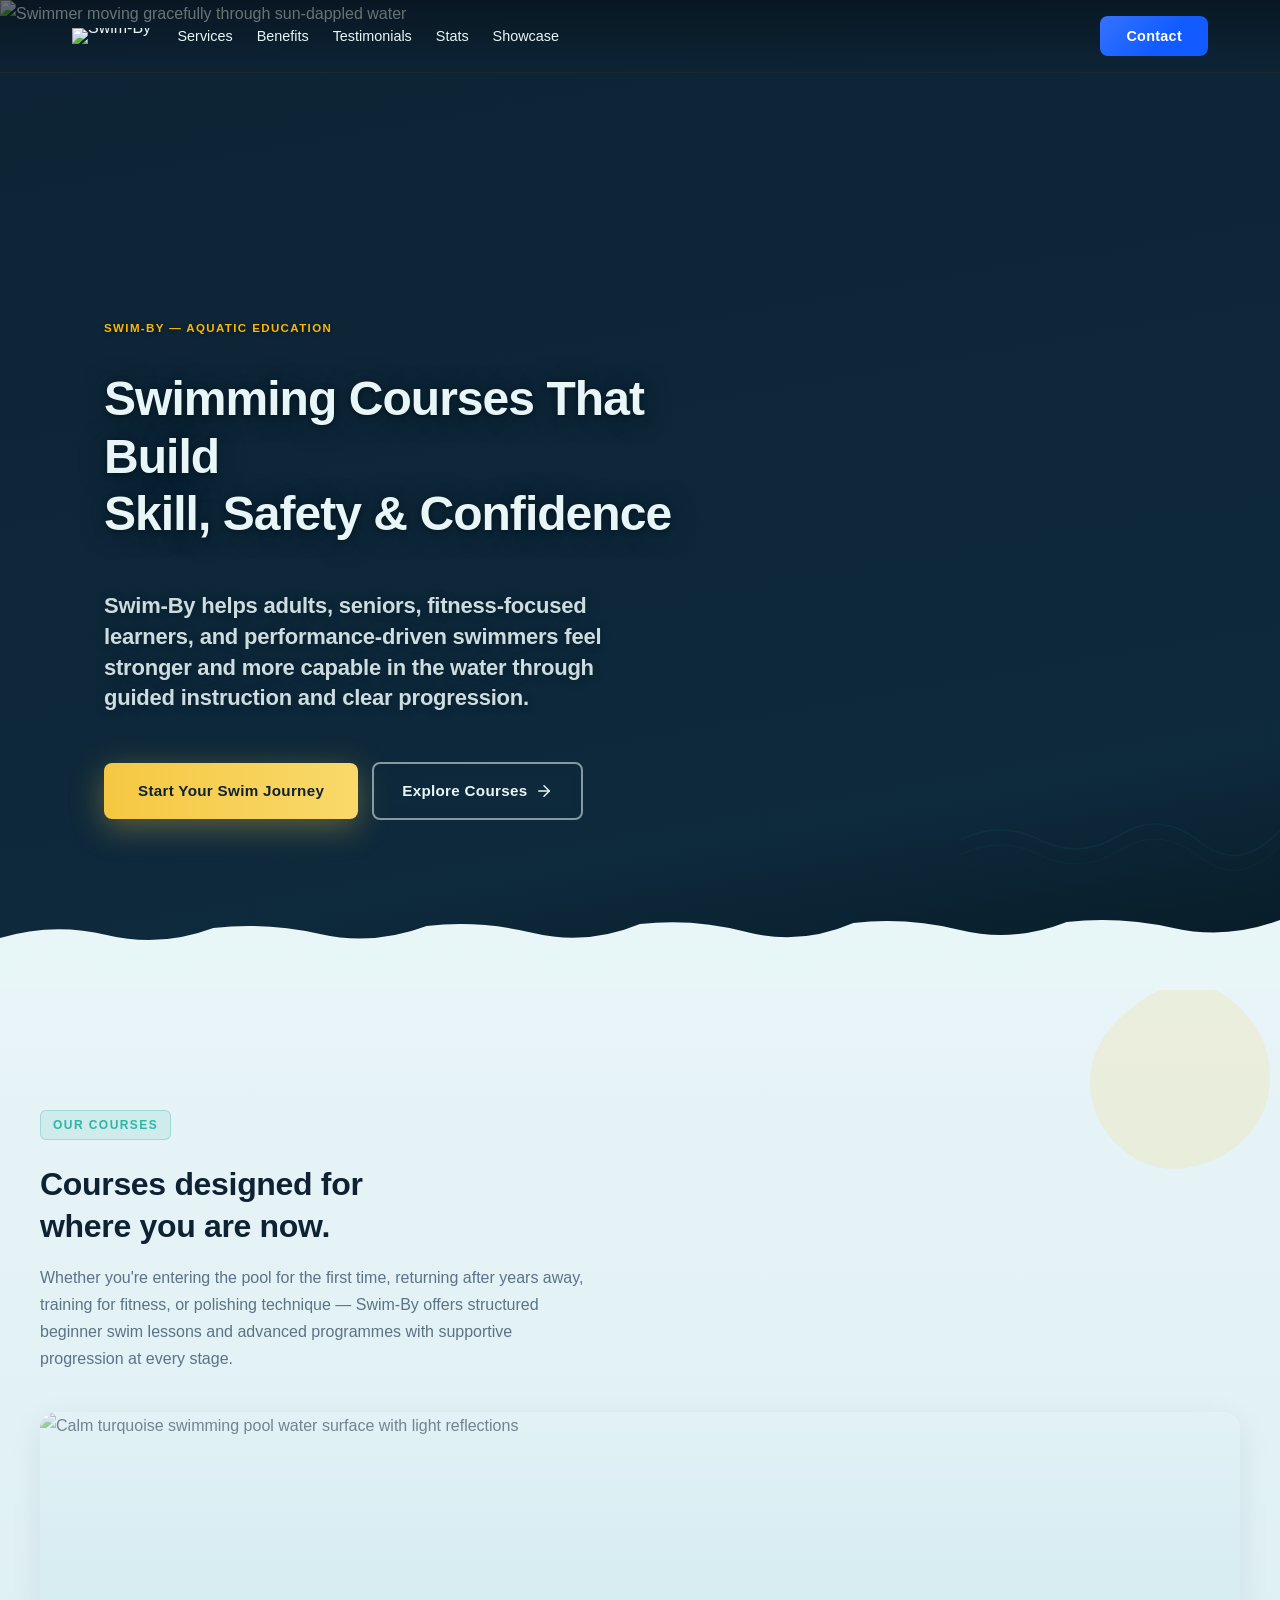
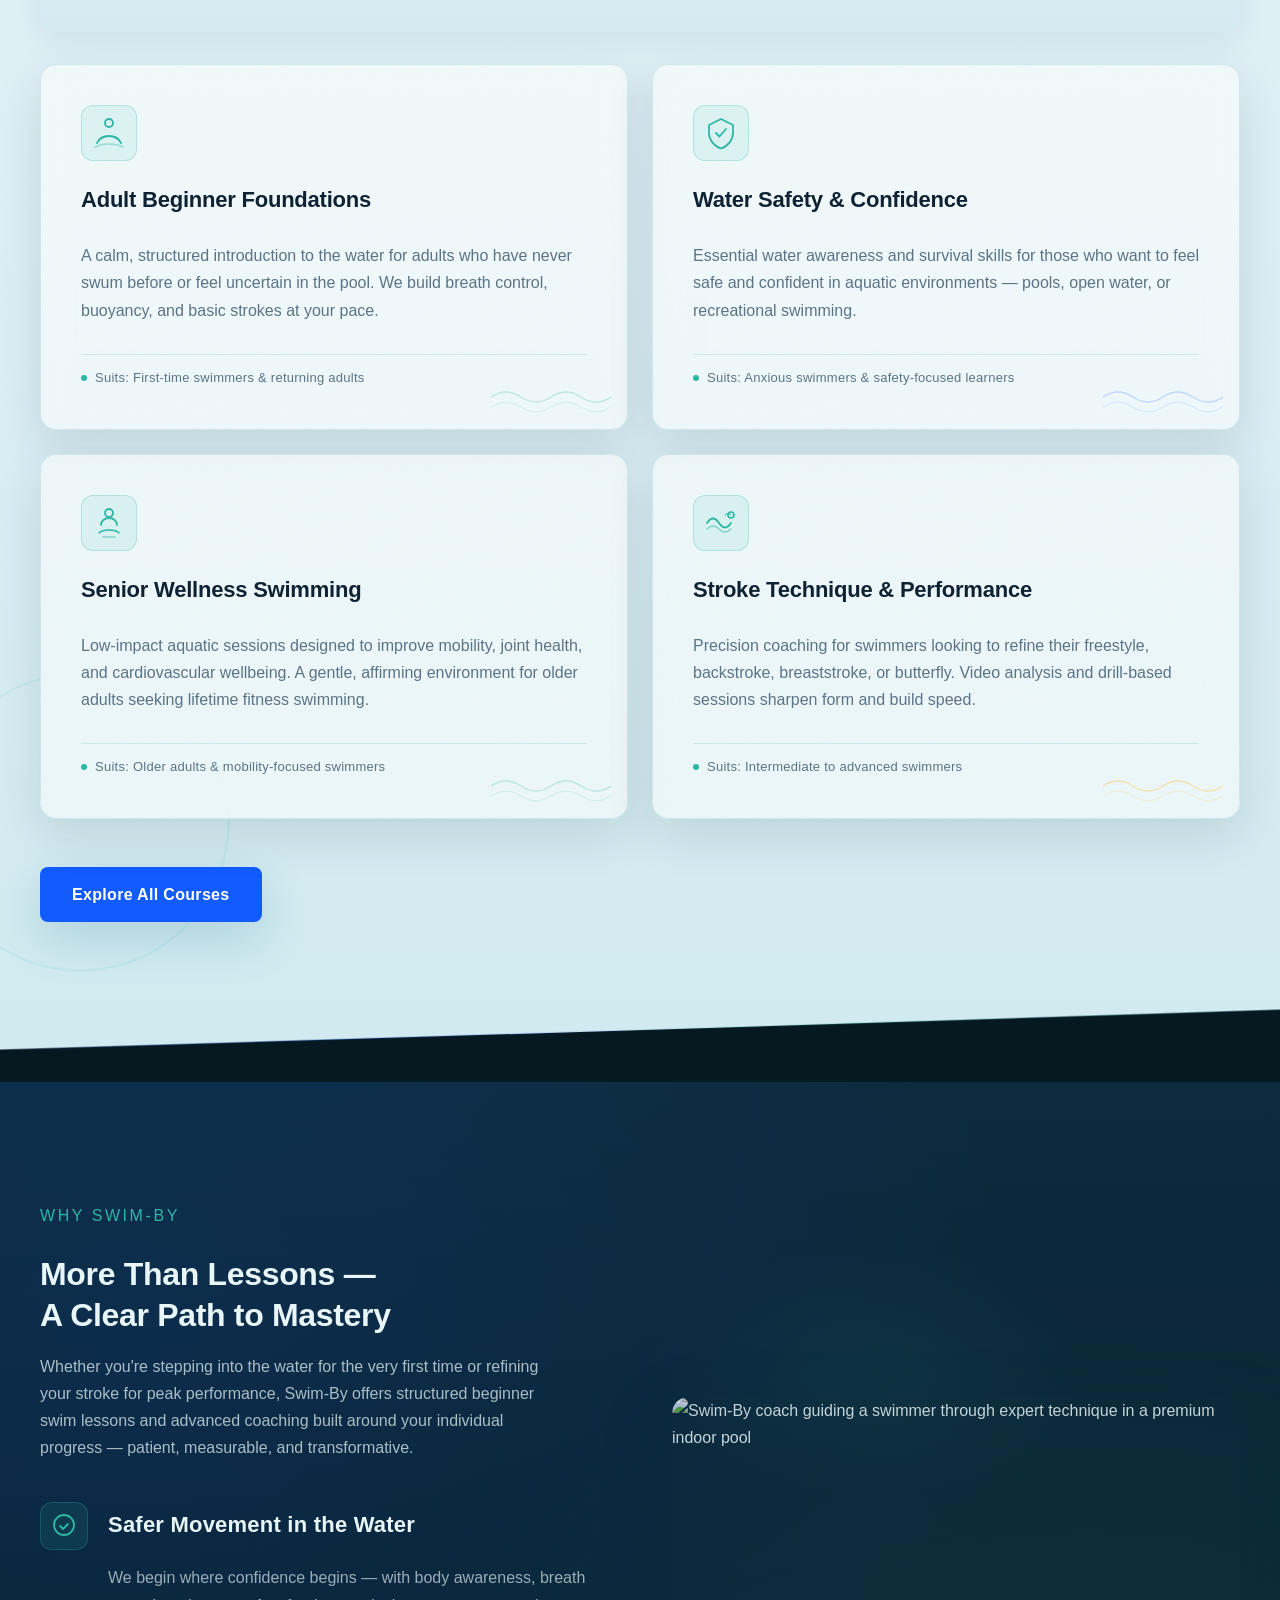
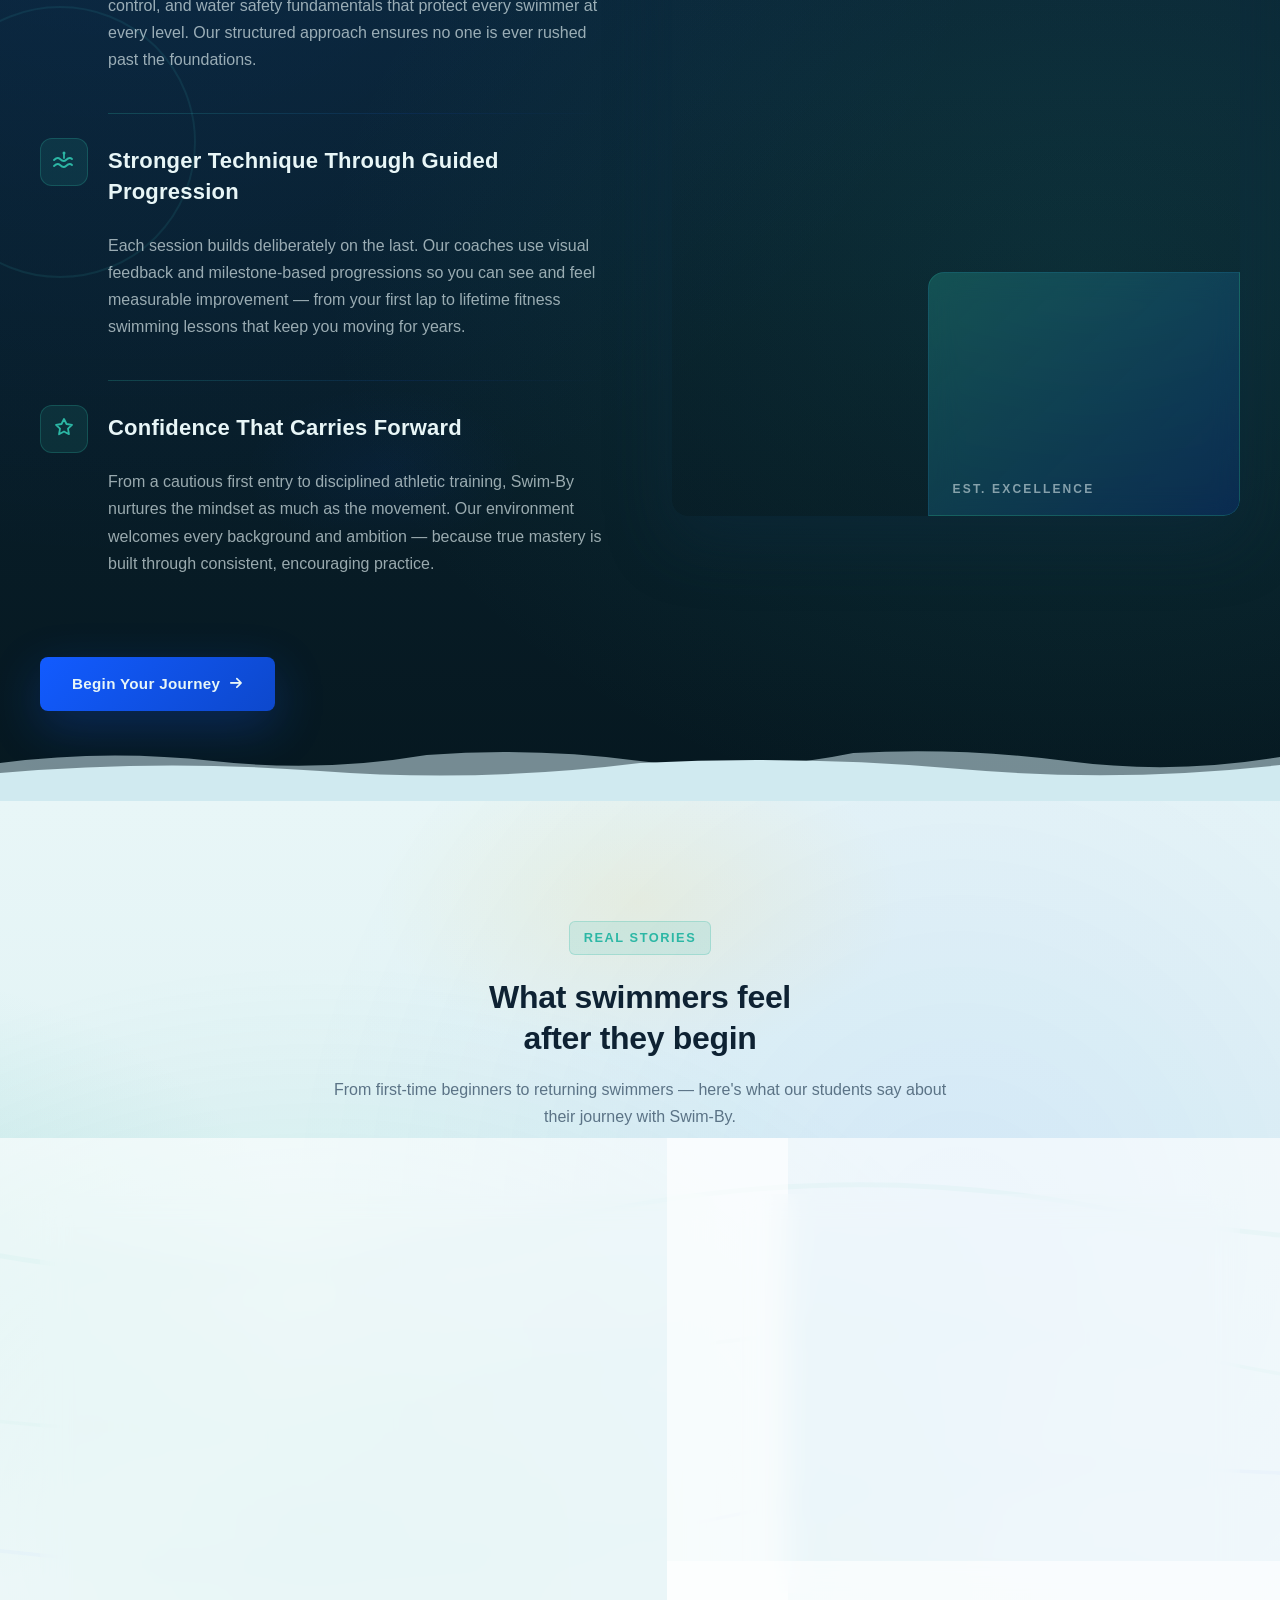
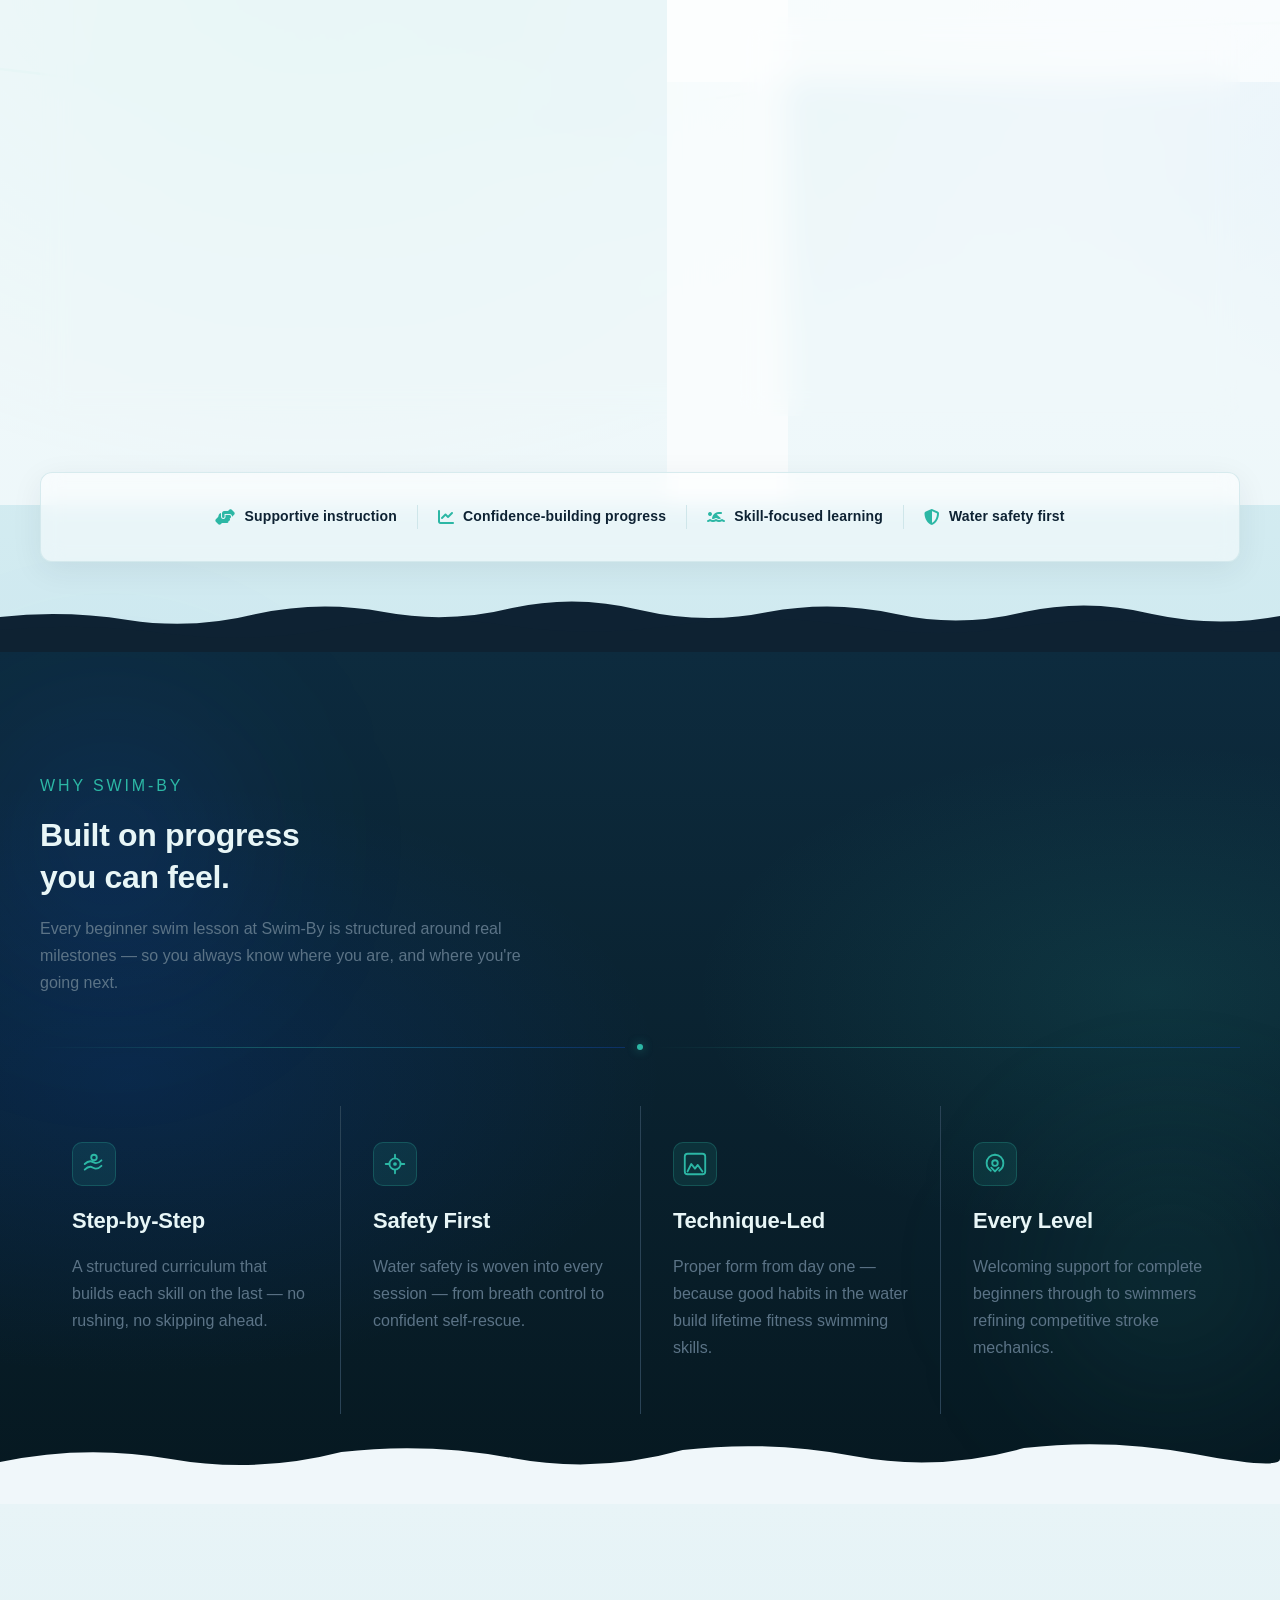
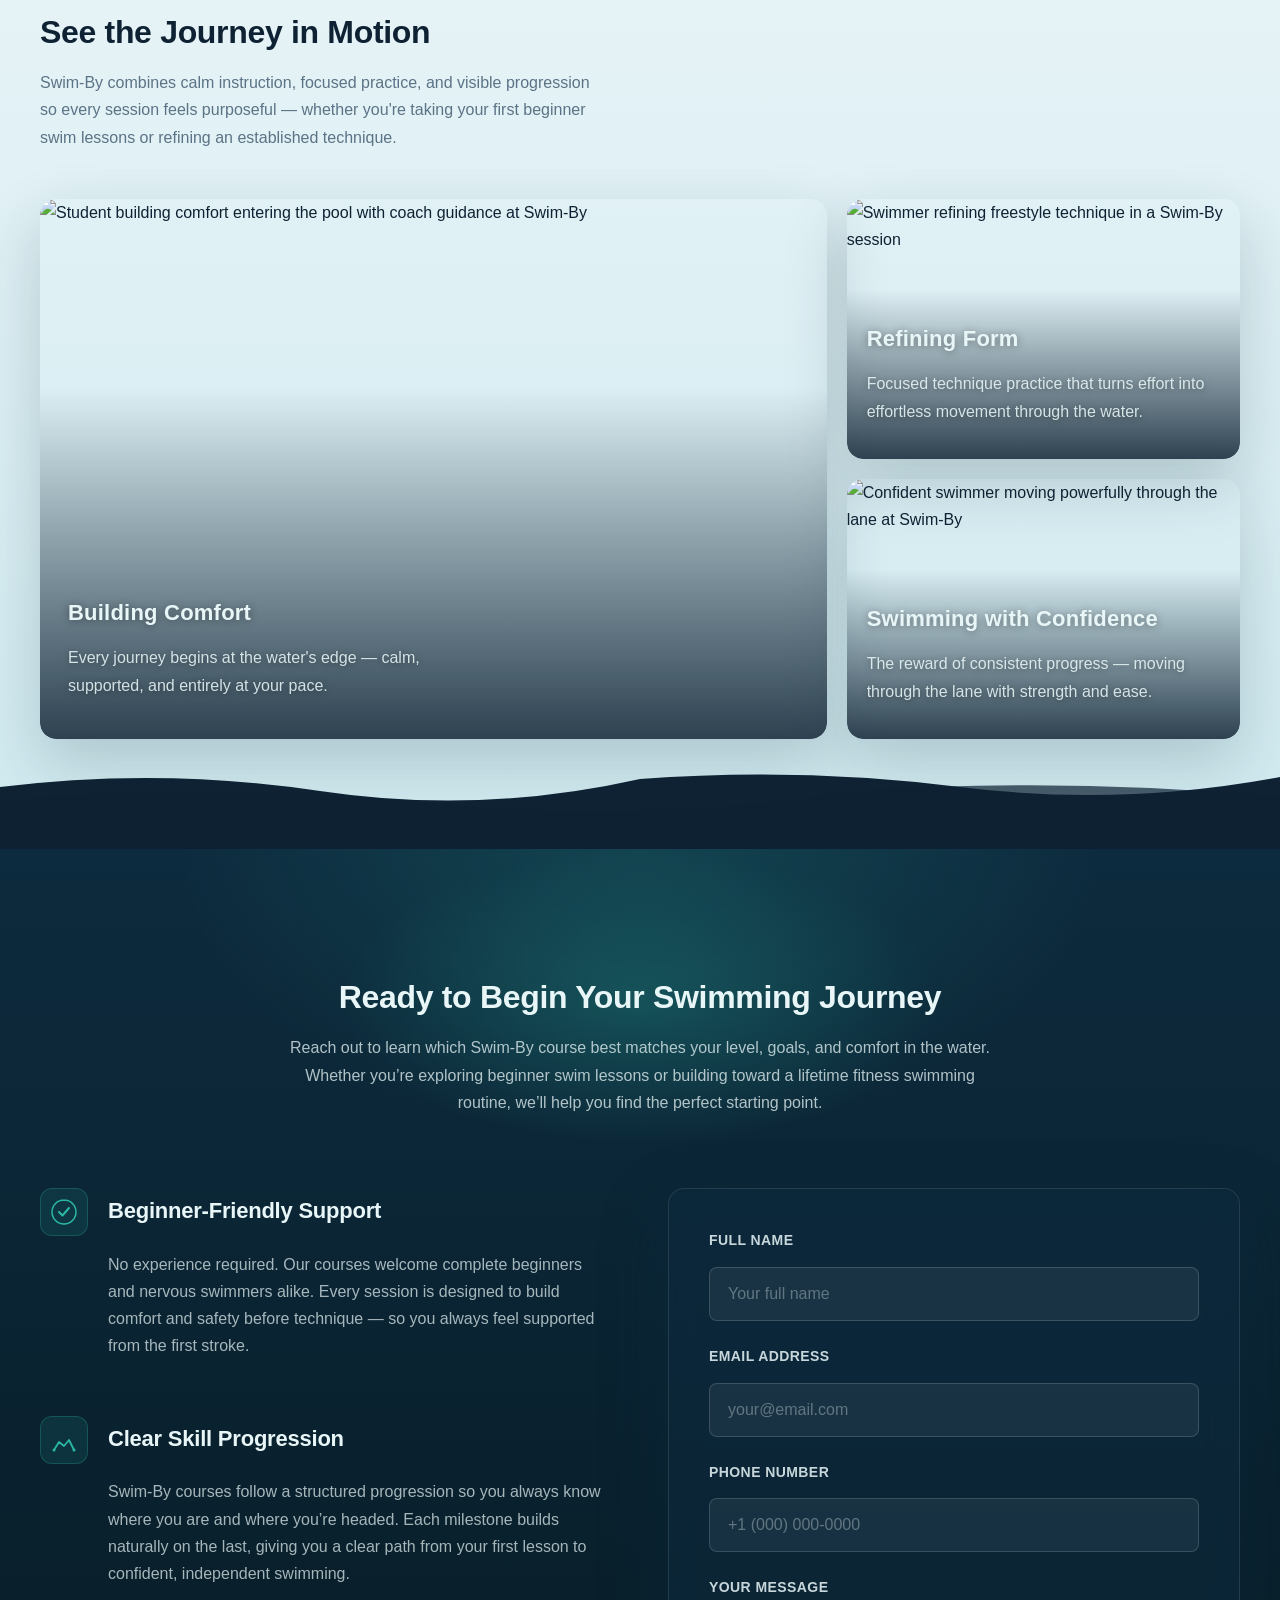
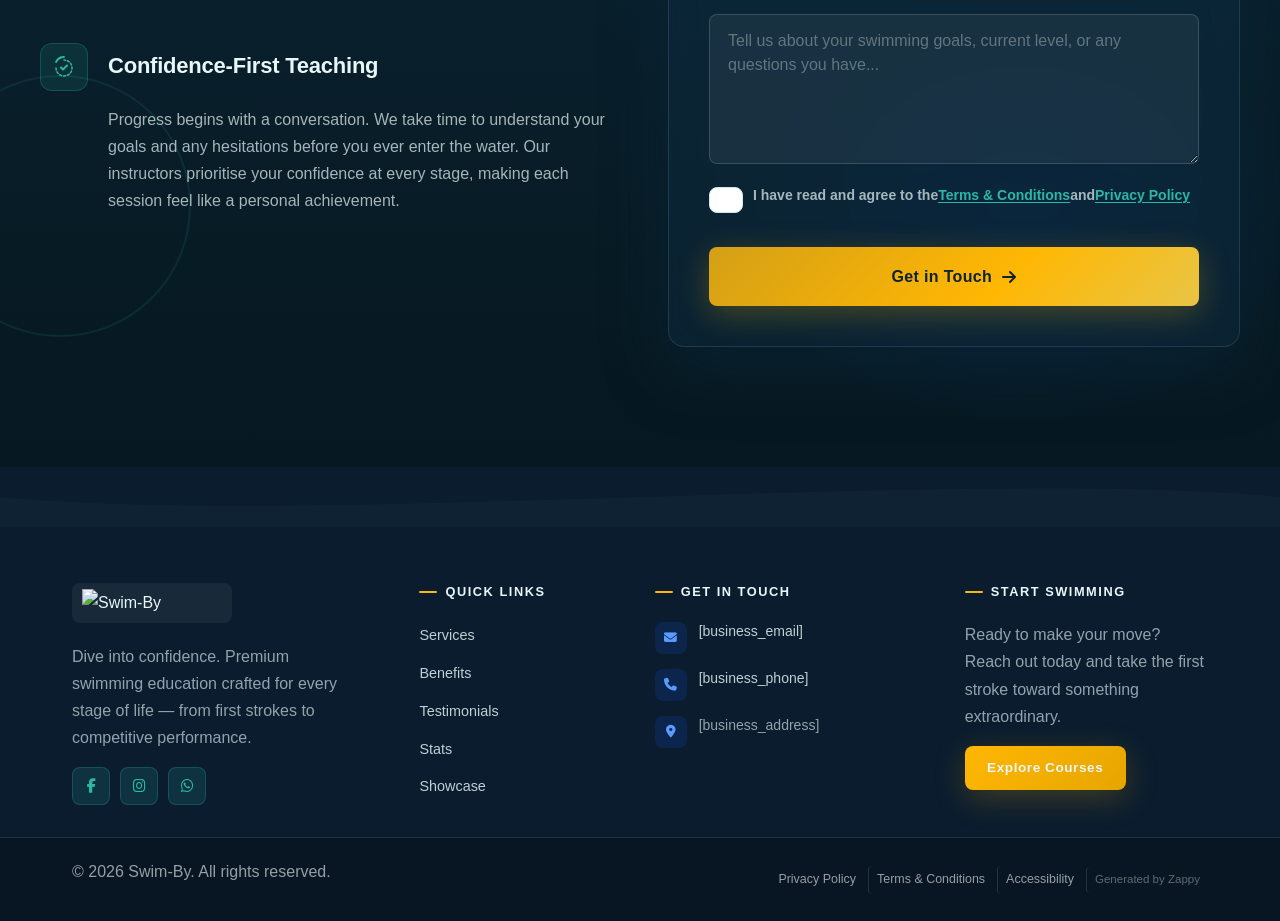
==== public/index.html @ 07ed6769 "Background sync: Progressive GitHub Sync" ====
<!doctype html><html dir="ltr" lang="en"><head><meta charset="UTF-8"><meta content="width=device-width,initial-scale=1" name="viewport"><meta content="index, follow" name="robots"><title>beginner swim lessons — Swim-By</title><meta content="A swimming courses business focused on teaching swimming skills. The brand centers around aquatic education, likely emphasizing safety, skill development, and c" name="description"><meta content="beginner swim lessons, lifetime fitness swimming lessons, ymca adult swim lessons, free swimming lessons" name="keywords"><link href="/assets/favicon.ico" rel="icon" type="image/x-icon"><link href="/assets/favicon-16x16.png" rel="icon" type="image/png" sizes="16x16"><link href="/assets/favicon-32x32.png" rel="icon" type="image/png" sizes="32x32"><link href="/assets/favicon-48x48.png" rel="icon" type="image/png" sizes="48x48"><link href="/assets/favicon-192x192.png" rel="icon" type="image/png" sizes="192x192"><link href="/assets/favicon-512x512.png" rel="icon" type="image/png" sizes="512x512"><link href="/assets/apple-touch-icon.png" rel="apple-touch-icon"><script>!function(){"use strict";var t="6c2d6ef0-5509-44b9-afb7-56d4ec0d98e9",e="https://qaapi.zappy5.com/api/analytics/track",a=18e5,n=2592e6,o=!0,i=!0,r=!0;var s=function(){var e="zappy_visitor_"+t,a=null;try{if(a=localStorage.getItem(e)){var o=JSON.parse(a),i=Date.now();if(i-o.created<n)return o.lastSeen=i,localStorage.setItem(e,JSON.stringify(o)),o.id}}catch(t){console.warn("Zappy Analytics: LocalStorage not available")}var r="zv_"+Date.now()+"_"+Math.random().toString(36).substr(2,9);try{localStorage.setItem(e,JSON.stringify({id:r,created:Date.now(),lastSeen:Date.now()}))}catch(t){}return r}(),c=function(){var e="zappy_session_"+t,n=null;try{if(n=sessionStorage.getItem(e)){var o=JSON.parse(n),i=Date.now();if(i-o.timestamp<a)return o.timestamp=i,sessionStorage.setItem(e,JSON.stringify(o)),o.id}}catch(t){console.warn("Zappy Analytics: SessionStorage not available")}var r="zs_"+Date.now()+"_"+Math.random().toString(36).substr(2,9);try{sessionStorage.setItem(e,JSON.stringify({id:r,timestamp:Date.now()}))}catch(t){}return r}();function l(a,n){n=n||{};var o={website_id:t,event_type:a,page_path:window.location.pathname,referrer:document.referrer||"direct",visitor_id:s,session_id:c,metadata:n};if(navigator.sendBeacon){var i=new Blob([JSON.stringify(o)],{type:"application/json"});navigator.sendBeacon(e,i)}else fetch(e,{method:"POST",headers:{"Content-Type":"application/json"},body:JSON.stringify(o),keepalive:!0}).catch(function(t){console.warn("Zappy Analytics: Failed to track event",t)})}o&&l("pageview",{title:document.title,url:window.location.href}),i&&document.addEventListener("click",function(t){var e=t.target;if("BUTTON"===e.tagName||e.closest("button")){var a="BUTTON"===e.tagName?e:e.closest("button");l("click",{element:"button",text:a.textContent.trim().substring(0,100),id:a.id||null,class:a.className||null})}else if("A"===e.tagName||e.closest("a")){var n="A"===e.tagName?e:e.closest("a");l("navigation",{element:"link",text:n.textContent.trim().substring(0,100),href:n.href,external:n.hostname!==window.location.hostname})}},!0),r&&document.addEventListener("submit",function(t){var e=t.target;l("form_submit",{form_id:e.id||null,form_name:e.name||null,form_action:e.action||null,form_method:e.method||"GET"})},!0);var d=Date.now();window.addEventListener("beforeunload",function(){l("page_unload",{time_on_page:Math.floor((Date.now()-d)/1e3),page_path:window.location.pathname})}),window.zappyAnalytics={track:l,getVisitorId:function(){return s},getSessionId:function(){return c}}}()</script><meta content="beginner swim lessons — Swim-By" property="og:title"><meta content="A swimming courses business focused on teaching swimming skills. The brand centers around aquatic education, likely emphasizing safety, skill development, and c" property="og:description"><meta content="summary_large_image" name="twitter:card"><meta content="beginner swim lessons — Swim-By" name="twitter:title"><meta content="A swimming courses business focused on teaching swimming skills. The brand centers around aquatic education, likely emphasizing safety, skill development, and c" name="twitter:description"><meta content="website" property="og:type"><meta content="en_US" property="og:locale"><link href="https://cdnjs.cloudflare.com/ajax/libs/font-awesome/6.4.0/css/all.min.css" rel="stylesheet"><link href="/assets/favicon.ico" rel="icon" type="image/x-icon"><link href="/assets/favicon-16x16.png" rel="icon" type="image/png" sizes="16x16"><link href="/assets/favicon-32x32.png" rel="icon" type="image/png" sizes="32x32"><link href="/assets/favicon-48x48.png" rel="icon" type="image/png" sizes="48x48"><link href="/assets/favicon-192x192.png" rel="icon" type="image/png" sizes="192x192"><link href="/assets/favicon-512x512.png" rel="icon" type="image/png" sizes="512x512"><link href="/assets/apple-touch-icon.png" rel="apple-touch-icon"><link href="https://cdn.jsdelivr.net/npm/vanilla-cookieconsent@3/dist/cookieconsent.css" rel="stylesheet"><script src="https://cdn.jsdelivr.net/npm/vanilla-cookieconsent@3/dist/cookieconsent.umd.js"></script><script src="https://cdn.jsdelivr.net/gh/mickidum/acc_toolbar/acctoolbar/acctoolbar.min.js"></script><link href="/styles.css" rel="stylesheet"><style id="zappy-dropdown-submenu-styles">#navMenu li:has(.sub-menu),.nav-menu li:has(.sub-menu),.navbar li:has(.sub-menu),nav li:has(.sub-menu){position:relative}#navMenu .sub-menu,.nav-menu .sub-menu,.navbar .sub-menu,nav .sub-menu{display:block!important;position:absolute!important;top:100%;left:0;min-width:220px;background:#fff;border-radius:8px;box-shadow:0 8px 25px rgba(0,0,0,.15);padding:8px 0;opacity:0;visibility:hidden;transform:translateY(10px);transition:all .3s ease;z-index:1000;list-style:none;pointer-events:none}#navMenu li:hover>.sub-menu,.nav-menu li:hover>.sub-menu,.navbar li:hover>.sub-menu,nav li:hover>.sub-menu{opacity:1!important;visibility:visible!important;transform:translateY(0)!important;pointer-events:auto!important}.sub-menu li{list-style:none;margin:0;padding:0}.sub-menu a{display:block!important;padding:10px 16px!important;color:var(--text-dark,#333)!important;font-weight:500;text-decoration:none;white-space:nowrap;transition:background-color .2s}.sub-menu .zappy-nav-child>a{padding-left:28px!important;font-size:.9em!important;opacity:.85!important}[dir=rtl] .sub-menu .zappy-nav-child>a,html[lang=ar] .sub-menu .zappy-nav-child>a,html[lang=he] .sub-menu .zappy-nav-child>a{padding-left:10px!important;padding-right:28px!important}.sub-menu .zappy-nav-parent>a{font-weight:600!important}.sub-menu a:hover{background-color:#f5f5f5}[dir=rtl] .nav-menu .sub-menu,[dir=rtl] .navbar .sub-menu,[dir=rtl] nav .sub-menu,html[lang=ar] .nav-menu .sub-menu,html[lang=ar] .navbar .sub-menu,html[lang=ar] nav .sub-menu,html[lang=he] .nav-menu .sub-menu,html[lang=he] .navbar .sub-menu,html[lang=he] nav .sub-menu{left:auto!important;right:0!important}.sub-menu:empty,.sub-menu:not(:has(li)):not(:has(> a)),.sub-menu:not(:has(li:not(.zappy-hidden-menu-item))):not(:has(> a)){display:none!important;opacity:0!important;visibility:hidden!important;pointer-events:none!important}li:has(.menu-group-title):hover>.sub-menu{opacity:1!important;visibility:visible!important;transform:translateY(0)!important;pointer-events:auto!important}#navMenu>li>.menu-group-title,.nav-menu>li>.menu-group-title{display:inline-block;padding:.5rem 1rem;cursor:default;user-select:none}@media (max-width:768px){#navMenu .sub-menu,.nav-menu .sub-menu,.navbar .sub-menu,nav .sub-menu{position:static!important;transform:none!important;box-shadow:none!important;background:0 0!important;max-height:0;overflow:hidden;opacity:0;visibility:hidden;transition:max-height .3s ease,opacity .3s ease;padding:0!important;border-radius:0!important}#navMenu .sub-menu.mobile-expanded,.nav-menu .sub-menu.mobile-expanded,.navbar .sub-menu.mobile-expanded{max-height:none!important;overflow-y:visible!important;opacity:1!important;visibility:visible!important;padding:8px 0 8px 16px!important}[dir=rtl] .sub-menu.mobile-expanded,html[lang=he] .sub-menu.mobile-expanded{padding:8px 16px 8px 0!important}#navMenu li:hover>.sub-menu,.nav-menu li:hover>.sub-menu,.navbar li:hover>.sub-menu,nav li:hover>.sub-menu{opacity:0;visibility:hidden;pointer-events:none}#navMenu li>.sub-menu.mobile-expanded,.nav-menu li>.sub-menu.mobile-expanded,.navbar li>.sub-menu.mobile-expanded,nav li>.sub-menu.mobile-expanded{opacity:1!important;visibility:visible!important;pointer-events:auto!important}#navMenu li:has(.sub-menu),.nav-menu li:has(.sub-menu),.navbar li:has(.sub-menu),nav li:has(.sub-menu){display:flex!important;flex-wrap:wrap!important;align-items:center!important;position:relative!important;min-height:44px!important}#navMenu li:has(.sub-menu)>a,.nav-menu li:has(.sub-menu)>a,.navbar li:has(.sub-menu)>a,nav li:has(.sub-menu)>a{flex:1!important;min-width:0!important}#navMenu li:has(.sub-menu)>.menu-group-title,.nav-menu li:has(.sub-menu)>.menu-group-title,.navbar li:has(.sub-menu)>.menu-group-title,nav li:has(.sub-menu)>.menu-group-title{flex:1!important;min-width:0!important;padding:0!important;line-height:inherit!important}#navMenu li:has(.sub-menu)>.sub-menu,.nav-menu li:has(.sub-menu)>.sub-menu,.navbar li:has(.sub-menu)>.sub-menu,nav li:has(.sub-menu)>.sub-menu{flex-basis:100%!important;width:100%!important}#navMenu li:has(.sub-menu)>a [class*=arrow],#navMenu li:has(.sub-menu)>a [class*=chevron],.nav-menu li:has(.sub-menu)>a .fa-angle-down,.nav-menu li:has(.sub-menu)>a .fa-chevron-down,.nav-menu li:has(.sub-menu)>a [class*=arrow],.nav-menu li:has(.sub-menu)>a [class*=chevron],nav li:has(.sub-menu)>a [class*=arrow],nav li:has(.sub-menu)>a [class*=chevron]{display:none!important;visibility:hidden!important}.mobile-submenu-toggle{display:flex!important;align-items:center!important;justify-content:center!important;width:44px!important;height:auto!important;background:0 0!important;border:none!important;cursor:pointer!important;color:var(--text-light)!important;position:static!important;flex-shrink:0!important;align-self:stretch!important;z-index:2!important;padding:0!important;margin:0!important}.mobile-submenu-toggle::after{content:''!important;width:0!important;height:0!important;border-left:6px solid transparent!important;border-right:6px solid transparent!important;border-top:7px solid currentColor!important;transition:transform .3s ease!important}.mobile-submenu-toggle.expanded::after{transform:rotate(180deg)!important}.sub-menu a{padding:10px 0!important;display:block!important;color:var(--text-light)!important;white-space:normal!important}.sub-menu .zappy-nav-child>a{padding-left:28px!important;font-size:.9em!important;opacity:.85!important}[dir=rtl] .sub-menu .zappy-nav-child>a,html[lang=ar] .sub-menu .zappy-nav-child>a,html[lang=he] .sub-menu .zappy-nav-child>a{padding-left:0!important;padding-right:28px!important}.sub-menu .zappy-nav-parent>a{font-weight:600!important}#navMenu.active,.nav-menu.active{max-width:100vw!important;overflow-x:hidden!important;box-sizing:border-box!important}.navbar .sub-menu li a,.zappy-products-dropdown .sub-menu a,nav.navbar .sub-menu li a{color:var(--text-light)!important}}@media (min-width:769px){.mobile-submenu-toggle{display:none!important}}</style><style id="mobile-lang-menu-deployed-css">@media (max-width:768px){.lang-switcher,.nav-container .lang-switcher,.nav-cta-container .lang-switcher,.nav-ecommerce-icons .lang-switcher,.nav-icons-left .lang-switcher,.navbar .lang-switcher,.navbar .nav-cta-container .lang-switcher{display:none!important}.mobile-lang-menu{width:100%;border-top:1px solid rgba(128,128,128,.2);padding:8px 0 0 0;margin-top:8px}.mobile-lang-toggle{display:flex!important;align-items:center;justify-content:space-between;width:100%;padding:12px 16px;background:0 0;border:none;cursor:pointer;font-size:15px;color:inherit;font-family:inherit}.mobile-lang-toggle::after{content:'';display:inline-block;width:8px;height:8px;border-right:2px solid currentColor;border-bottom:2px solid currentColor;transform:rotate(45deg);transition:transform .3s ease;margin-left:8px}.mobile-lang-toggle.expanded::after{transform:rotate(-135deg)}.mobile-lang-options{max-height:0;overflow:hidden;transition:max-height .3s ease}.mobile-lang-options.expanded{max-height:300px}.mobile-lang-option{display:flex!important;align-items:center;gap:10px;padding:10px 24px;text-decoration:none;color:inherit;font-size:14px;font-family:inherit}.mobile-lang-option:hover{background:rgba(128,128,128,.1)}.mobile-lang-option.active{font-weight:600;opacity:.7;pointer-events:none}.mobile-lang-option img{width:20px;height:20px;border-radius:50%}}@media (min-width:769px){.mobile-lang-menu{display:none!important}}</style><style id="zappy-widget-visibility">#mic-access-tool-box,#mic-access-tool-general-button,#mic-init-access-tool #mic-access-tool-box,#mic-init-access-tool #mic-access-tool-general-button,#mic-init-access-tool .mic-access-tool-general-button,._access-icon,._access-menu,.mic-access-tool-box,.mic-access-tool-general-button,div[id*=mic-access-tool-box]{display:none!important;visibility:hidden!important;opacity:0!important;pointer-events:none!important}</style></head><body><nav class="navbar"><button class="mobile-toggle" aria-label="Menu" id="mobileToggle"><svg viewBox="0 0 24 24" fill="none" height="24" width="24" class="hamburger-icon"><path d="M3 12h18M3 6h18M3 18h18" stroke="currentColor" stroke-width="2" stroke-linecap="round"></path></svg><svg viewBox="0 0 24 24" fill="none" height="24" width="24" class="close-icon" style="display:none"><path d="M18 6L6 18M6 6l12 12" stroke="currentColor" stroke-width="2" stroke-linecap="round"></path></svg></button><button class="phone-header-btn" aria-label="Call" data-phone="+1-800-SWIM-NOW"><svg viewBox="0 0 24 24" fill="currentColor" height="20" width="20"><path d="M22 16.92v3a2 2 0 0 1-2.18 2 19.79 19.79 0 0 1-8.63-3.07 19.5 19.5 0 0 1-6-6 19.79 19.79 0 0 1-3.07-8.67A2 2 0 0 1 4.11 2h3a2 2 0 0 1 2 1.72 12.84 12.84 0 0 0 .7 2.81 2 2 0 0 1-.45 2.11L8.09 9.91a16 16 0 0 0 6 6l1.27-1.27a2 2 0 0 1 2.11-.45 12.84 12.84 0 0 0 2.81.7A2 2 0 0 1 22 16.92z"></path></svg></button><div class="nav-container"><div class="nav-brand"><a href="/" class="logo-link"><img alt="Swim-By" src="/assets/swim-by-sports-fitness-education-logo.webp" class="logo"></a></div><ul class="nav-menu" id="navMenu"><li><a href="#services">Services</a></li><li><a href="#benefits">Benefits</a></li><li><a href="#testimonials">Testimonials</a></li><li><a href="#stats">Stats</a></li><li><a href="#showcase">Showcase</a></li></ul><div class="nav-cta-container"><a href="#contact" class="nav-cta-btn">Contact</a></div></div></nav><script>window.addEventListener("load",function(){const e=document.querySelector(".navbar, nav, header");if(!e)return void console.log("[Navbar] Navbar element not found");let t=document.getElementById("mobileToggle")||document.querySelector(".mobile-toggle")||document.querySelector(".hamburger")||document.querySelector(".hamburger-menu")||document.querySelector(".menu-toggle")||document.querySelector(".burger-menu")||document.querySelector('[aria-label="Menu"]')||document.querySelector('[aria-label="תפריט"]');const o=document.querySelector(".phone-header-btn"),n=window.getComputedStyle(e);let r=n.backgroundColor;if(console.log("[Navbar] Initial navbar background:",r),"transparent"===r||"rgba(0, 0, 0, 0)"===r||r.startsWith("rgba")&&r.includes(", 0)")){const e=n.backgroundImage;if(e&&"none"!==e)console.log("[Navbar] Navbar has background image/gradient, using dark text"),r="rgb(240, 240, 240)";else{const e=window.getComputedStyle(document.body).backgroundColor;console.log("[Navbar] Navbar transparent, using body background:",e),r=e}}const i=r.match(/\d+/g);if(i&&i.length>=3){const e=(.299*parseInt(i[0])+.587*parseInt(i[1])+.114*parseInt(i[2]))/255;console.log("[Navbar] Mobile button colors preserved from Claude CSS (luminance:",e.toFixed(2)+")");const n=document.createElement("style");n.id="zappy-mobile-nav-fix";document.documentElement.lang;document.documentElement.dir,n.textContent='\n        /* Hide mobile buttons on desktop, show only on mobile */\n        @media (min-width: 769px) {\n          .mobile-toggle,\n          .phone-header-btn {\n            display: none !important;\n          }\n        }\n        \n        /* Show and position mobile buttons correctly on mobile */\n        @media (max-width: 768px) {\n          .mobile-toggle,\n          .phone-header-btn {\n            position: absolute !important;\n            top: 50% !important;\n            transform: translateY(-50%) !important;\n            z-index: 1001 !important;\n            display: flex !important;\n            align-items: center !important;\n            justify-content: center !important;\n            width: 36px !important;\n            height: 36px !important;\n            border-radius: 50% !important;\n            border: none !important;\n            cursor: pointer !important;\n            padding: 6px !important;\n            background: none !important;\n            color: var(--nav-text, var(--text-light)) !important;\n          }\n          \n          /* LTR positioning (default): hamburger LEFT, phone RIGHT */\n          html:not([dir="rtl"]):not([lang="he"]):not([lang="ar"]) .mobile-toggle,\n          html[dir="ltr"] .mobile-toggle {\n            left: 12px !important;\n            right: auto !important;\n          }\n          html:not([dir="rtl"]):not([lang="he"]):not([lang="ar"]) .phone-header-btn,\n          html[dir="ltr"] .phone-header-btn {\n            right: 12px !important;\n            left: auto !important;\n          }\n          \n          /* RTL positioning: hamburger RIGHT, phone LEFT */\n          html[dir="rtl"] .mobile-toggle,\n          html[lang="he"] .mobile-toggle,\n          html[lang="ar"] .mobile-toggle {\n            right: 12px !important;\n            left: auto !important;\n          }\n          html[dir="rtl"] .phone-header-btn,\n          html[lang="he"] .phone-header-btn,\n          html[lang="ar"] .phone-header-btn {\n            left: 12px !important;\n            right: auto !important;\n          }\n          \n          /* CRITICAL: Ensure nav-container has min-height on mobile */\n          /* All children are positioned absolutely/fixed on mobile, so height:auto collapses to 0 */\n          .nav-container {\n            min-height: 70px !important;\n            position: relative !important;\n          }\n          \n          /* Ensure SVG icons are properly sized and inherit color */\n          .mobile-toggle svg,\n          .phone-header-btn svg {\n            width: 24px !important;\n            height: 24px !important;\n            /* Don\'t force display - let JavaScript control hamburger/close toggle */\n          }\n          \n          /* Reset nav-cta-container on mobile - remove desktop box-shadow/padding */\n          /* that creates a visible ghost box when CTA button is hidden */\n          .nav-cta-container {\n            box-shadow: none !important;\n            padding: 0 !important;\n          }\n          \n          /* Hide nav-cta-container entirely on mobile when there\'s no lang-switcher */\n          /* (only the CTA button is inside, and it\'s hidden on mobile) */\n          .nav-cta-container:not(:has(.lang-switcher)) {\n            display: none !important;\n          }\n          \n          /* CRITICAL: Prevent hero image fade gradient from bleeding over headline text */\n          /* The .image-fade-gradient has bottom: -30px (extends below parent) */\n          /* On mobile stacked layout, this overlaps the h1 text below the image */\n          .hero-image-column {\n            overflow: hidden !important;\n          }\n          .image-fade-gradient {\n            bottom: 0 !important;\n          }\n          \n          /* Hide desktop language switcher on mobile - hamburger menu handles it */\n          /* High specificity to override stored CSS */\n          .lang-switcher,\n          .nav-cta-container .lang-switcher,\n          .nav-container .lang-switcher,\n          .navbar .lang-switcher,\n          .navbar .nav-cta-container .lang-switcher {\n            display: none !important;\n          }\n        }\n      ';const r=document.getElementById("zappy-mobile-nav-fix");r&&r.remove(),document.head.appendChild(n),console.log("[Navbar] Critical CSS injected for mobile nav positioning");const l=window.innerWidth<=768;if(t){const e=t.querySelector(".hamburger-icon"),o=t.querySelector(".close-icon");e&&(e.style.setProperty("width","24px","important"),e.style.setProperty("height","24px","important"),e.style.setProperty("display","block","important")),o&&(o.style.setProperty("width","24px","important"),o.style.setProperty("height","24px","important"),o.style.setProperty("display","none","important")),l?(t.style.setProperty("position","absolute","important"),t.style.setProperty("top","50%","important"),t.style.setProperty("transform","translateY(-50%)","important"),t.style.setProperty("z-index","1001","important"),t.style.removeProperty("left"),t.style.removeProperty("right"),console.log("[Navbar] Mobile toggle positioning applied (mobile viewport)")):(t.style.removeProperty("position"),t.style.removeProperty("top"),t.style.removeProperty("transform"),t.style.removeProperty("z-index"),t.style.removeProperty("left"),t.style.removeProperty("right"),console.log("[Navbar] Desktop viewport - cleared mobile toggle inline positioning"))}if(o){const e=o.querySelector("svg");e&&(e.style.width="24px",e.style.height="24px",e.setAttribute("width","24"),e.setAttribute("height","24")),l?(o.style.setProperty("position","absolute","important"),o.style.setProperty("top","50%","important"),o.style.setProperty("transform","translateY(-50%)","important"),o.style.setProperty("z-index","1001","important"),o.style.removeProperty("left"),o.style.removeProperty("right"),console.log("[Navbar] Phone button positioning applied (mobile viewport)")):(o.style.removeProperty("position"),o.style.removeProperty("top"),o.style.removeProperty("transform"),o.style.removeProperty("z-index"),o.style.removeProperty("left"),o.style.removeProperty("right"),console.log("[Navbar] Desktop viewport - cleared phone button inline positioning"))}}else console.log("[Navbar] Could not parse background color:",r);t=document.getElementById("mobileToggle")||document.querySelector(".mobile-toggle")||document.querySelector(".hamburger")||document.querySelector(".hamburger-menu")||document.querySelector(".menu-toggle")||document.querySelector(".burger-menu")||document.querySelector('[aria-label="Menu"]')||document.querySelector('[aria-label="תפריט"]');const l=document.getElementById("navMenu")||document.querySelector(".nav-menu")||document.querySelector(".nav-links")||document.querySelector("nav ul:not(.submenu)");if(!t||!l)return void console.log("[Navbar] Mobile toggle or menu not found:",{toggle:!!t,menu:!!l});l.id||(l.id="navMenu"),console.log("[Navbar] Initializing mobile menu...");const a=t.cloneNode(!0);t.parentNode.replaceChild(a,t),a.addEventListener("click",function(e){e.preventDefault(),e.stopPropagation();const t=this.querySelector(".hamburger-icon"),o=this.querySelector(".close-icon");l.classList.contains("active")?(l.classList.remove("active"),t&&t.style.setProperty("display","block","important"),o&&o.style.setProperty("display","none","important"),document.body.style.overflow="",console.log("[Navbar] Menu closed")):(l.classList.add("active"),t&&t.style.setProperty("display","none","important"),o&&o.style.setProperty("display","block","important"),document.body.style.overflow="hidden",console.log("[Navbar] Menu opened"))}),l.querySelectorAll("a").forEach(function(e){e.addEventListener("click",function(){if("#"===this.getAttribute("href"))return;const e=a.querySelector(".hamburger-icon"),t=a.querySelector(".close-icon");l.classList.remove("active"),e&&e.style.setProperty("display","block","important"),t&&t.style.setProperty("display","none","important"),document.body.style.overflow="",console.log("[Navbar] Menu closed (link clicked)")})});var s=l.querySelectorAll(".dropdown-toggle");s.forEach(function(e){e.addEventListener("click",function(e){e.preventDefault(),e.stopPropagation();var t=this.closest(".nav-dropdown");t&&(t.parentNode.querySelectorAll(".nav-dropdown.open").forEach(function(e){e!==t&&e.classList.remove("open")}),t.classList.toggle("open"),console.log("[Navbar] Dropdown toggled:",t.classList.contains("open")?"open":"closed"))})}),document.addEventListener("click",function(e){e.target.closest(".nav-dropdown")||document.querySelectorAll(".nav-dropdown.open").forEach(function(e){e.classList.remove("open")})}),console.log("[Navbar] Dropdown handlers initialized for "+s.length+" dropdowns"),o&&o.addEventListener("click",function(){const e=document.querySelectorAll('a[href^="tel:"]'),t=e.length>0?e[0].getAttribute("href").replace("tel:",""):"[business_phone]";window.location.href="tel:"+t,console.log("[Navbar] Phone button clicked")}),console.log("[Navbar] Mobile menu initialized successfully");const p=function(){const e=document.querySelector(".whatsapp-float");e&&(window.innerWidth>=769?(e.style.setProperty("display","none","important"),e.style.setProperty("visibility","hidden","important"),e.style.setProperty("opacity","0","important"),e.style.setProperty("pointer-events","none","important"),console.log("[WhatsApp] Button hidden on desktop")):(e.style.removeProperty("display"),e.style.removeProperty("visibility"),e.style.removeProperty("opacity"),e.style.removeProperty("pointer-events"),console.log("[WhatsApp] Button visible on mobile")))};let c;p(),window.addEventListener("resize",function(){clearTimeout(c),c=setTimeout(p,100)})})</script><main><section class="home-hero-section" data-layout-spec="Home-hero" data-hero-type="fullscreen-scrim"><div class="home-hero-bg"><img alt="Swimmer moving gracefully through sun-dappled water" src="/assets/site-home-hero-image-1.webp" data-context="Cinematic underwater photography of a swimmer moving diagonally through a sun-lit pool, refracted light caustics dancing across the water surface, deep ocean blue water with shafts of golden sunlight piercing through, professional sports photography, ultra high resolution, immersive aquatic atmosphere" data-placeholder="home-hero-image-1" height="700" width="1200" data-hero-bg="true"></div><div class="home-hero-scrim" aria-hidden="true"></div><div class="home-hero-wave-motif" aria-hidden="true"><svg viewBox="0 0 320 120" xmlns="http://www.w3.org/2000/svg" aria-hidden="true" data-no-icon-edit="true" preserveAspectRatio="none"><path d="M0,60 Q40,40 80,60 T160,55 T240,62 T320,50" stroke="#3ABFBF" stroke-width="1.5" fill="none" opacity="0.5"></path><path d="M0,75 Q40,55 80,75 T160,70 T240,77 T320,65" stroke="#3ABFBF" stroke-width="1" fill="none" opacity="0.35"></path><path d="M0,90 Q40,70 80,90 T160,85 T240,92 T320,80" stroke="#3ABFBF" stroke-width="0.75" fill="none" opacity="0.2"></path></svg></div><div class="home-hero-container"><div class="home-hero-content"><span class="home-hero-eyebrow">Swim-By — Aquatic Education</span><h1 class="home-hero-h1">Swimming Courses That Build<br>Skill, Safety &amp; Confidence</h1><h3 class="home-hero-subtitle">Swim-By helps adults, seniors, fitness-focused learners, and performance-driven swimmers feel stronger and more capable in the water through guided instruction and clear progression.</h3><div class="home-hero-cta-group"><a href="#contact" class="home-hero-btn-primary">Start Your Swim Journey</a><a href="#services" class="home-hero-btn-secondary">Explore Courses<svg viewBox="0 0 24 24" xmlns="http://www.w3.org/2000/svg" aria-hidden="true" fill="none" height="18" width="18" data-element-type="icon" data-icon-type="svg" stroke="currentColor" stroke-linecap="round" stroke-linejoin="round" stroke-width="2"><path d="M5 12h14"></path><path d="m12 5 7 7-7 7"></path></svg></a></div></div></div><div class="home-hero-divider-wrapper"><svg viewBox="0 0 1440 90" xmlns="http://www.w3.org/2000/svg" aria-hidden="true" data-no-icon-edit="true" preserveAspectRatio="none"><defs><linearGradient id="causticFade" x1="0" x2="0" y1="0" y2="1"><stop offset="0%" stop-color="#E8F6F7" stop-opacity="0"></stop><stop offset="100%" stop-color="#E8F6F7" stop-opacity="1"></stop></linearGradient></defs><path d="M0,90 L0,38 Q60,22 120,35 T240,28 Q300,22 360,34 T480,26 Q540,20 600,33 T720,24 Q780,18 840,32 T960,23 Q1020,17 1080,30 T1200,22 Q1260,16 1320,28 T1440,20 L1440,90 Z" fill="#E8F6F7"></path><path d="M0,90 L0,52 Q60,40 120,50 T240,44 Q300,40 360,50 T480,43 Q540,38 600,49 T720,42 Q780,37 840,48 T960,41 Q1020,36 1080,47 T1200,40 Q1260,35 1320,46 T1440,38 L1440,90 Z" fill="#E8F6F7" opacity="0.85"></path><path d="M0,90 L0,65 Q60,56 120,64 T240,58 Q300,55 360,64 T480,57 Q540,53 600,63 T720,56 Q780,52 840,62 T960,55 Q1020,51 1080,61 T1200,54 Q1260,50 1320,60 T1440,53 L1440,90 Z" fill="#E8F6F7"></path></svg></div></section><section class="home-services-section" data-layout-spec="Home-services"><div class="home-services-blob-decor" aria-hidden="true"><svg viewBox="0 0 200 200" xmlns="http://www.w3.org/2000/svg" aria-hidden="true" data-no-icon-edit="true"><path d="M44.3,-57.2C56.6,-46.5,65.2,-31.2,68.1,-15.1C71,1,68.2,17.9,60.3,31.6C52.4,45.3,39.4,55.8,24.5,62.1C9.6,68.4,-7.2,70.5,-22.8,65.5C-38.4,60.5,-52.8,48.4,-61.1,33.1C-69.4,17.8,-71.6,-0.7,-66.5,-16.8C-61.4,-32.9,-49,-46.6,-35.3,-57.1C-21.6,-67.6,-6.6,-74.9,7.8,-74.2C22.2,-73.5,32,-67.9,44.3,-57.2Z" fill="#F5C842" opacity="0.15" transform="translate(100 100)"></path></svg></div><div class="home-services-ring-decor" aria-hidden="true"><svg viewBox="0 0 280 280" xmlns="http://www.w3.org/2000/svg" aria-hidden="true" data-no-icon-edit="true"><circle cx="140" cy="140" r="130" fill="none" stroke="#3ABFBF" stroke-width="2" opacity="0.10"></circle></svg></div><div class="home-services-container"><div class="home-services-intro"><span class="home-services-label">Our Courses</span><h2 class="home-services-heading">Courses designed for<br>where you are now.</h2><p class="home-services-intro-text">Whether you're entering the pool for the first time, returning after years away, training for fitness, or polishing technique — Swim-By offers structured beginner swim lessons and advanced programmes with supportive progression at every stage.</p></div><div class="home-services-image-strip"><img alt="Calm turquoise swimming pool water surface with light reflections" src="/assets/site-home-services-image-1.webp" data-context="Aerial top-down view of a calm swimming pool with crystal-clear turquoise water, gentle caustic light patterns rippling across the surface, soft aqua tones, premium photography style, no people, abstract water texture" data-placeholder="home-services-image-1" height="220" width="1200"><div class="home-services-strip-overlay"></div></div><div class="home-services-grid"><article class="home-services-card"><div class="home-services-card-icon"><svg viewBox="0 0 36 36" xmlns="http://www.w3.org/2000/svg" aria-hidden="true" fill="none" height="36" width="36" data-element-type="icon" data-icon-type="svg"><circle cx="18" cy="8" r="4" fill="none" stroke="currentColor" stroke-width="1.8"></circle><path d="M6 28c2-4 6-7 12-7s10 3 12 7" stroke="currentColor" stroke-width="1.8" stroke-linecap="round" fill="none"></path><path d="M4 32c4-2 8-3 14-3s10 1 14 3" stroke="currentColor" stroke-width="1.6" stroke-linecap="round" fill="none" opacity="0.4"></path></svg></div><div class="home-services-card-content"><h3 class="home-services-card-title">Adult Beginner Foundations</h3><p class="home-services-card-desc">A calm, structured introduction to the water for adults who have never swum before or feel uncertain in the pool. We build breath control, buoyancy, and basic strokes at your pace.</p><div class="home-services-card-tag"><span class="home-services-tag-dot"></span>Suits: First-time swimmers &amp; returning adults</div></div><svg viewBox="0 0 120 40" xmlns="http://www.w3.org/2000/svg" aria-hidden="true" data-no-icon-edit="true" fill="none" class="home-services-card-deco"><path d="M0,20 Q15,10 30,20 T60,20 T90,20 T120,20" stroke="#2CB7A5" stroke-width="1.5" stroke-linecap="round" fill="none" opacity="0.25"></path><path d="M0,30 Q15,20 30,30 T60,30 T90,30 T120,30" stroke="#2CB7A5" stroke-width="1" stroke-linecap="round" fill="none" opacity="0.15"></path></svg></article><article class="home-services-card"><div class="home-services-card-icon"><svg viewBox="0 0 36 36" xmlns="http://www.w3.org/2000/svg" aria-hidden="true" fill="none" height="36" width="36" data-element-type="icon" data-icon-type="svg"><path d="M18 4L6 10v8c0 7 5.4 13.5 12 15.5C24.6 31.5 30 25 30 18v-8L18 4z" stroke="currentColor" stroke-width="1.8" fill="none" stroke-linejoin="round"></path><path d="M13 18l3.5 3.5L23 14" stroke="currentColor" stroke-width="1.8" stroke-linecap="round" fill="none" stroke-linejoin="round"></path></svg></div><div class="home-services-card-content"><h3 class="home-services-card-title">Water Safety &amp; Confidence</h3><p class="home-services-card-desc">Essential water awareness and survival skills for those who want to feel safe and confident in aquatic environments — pools, open water, or recreational swimming.</p><div class="home-services-card-tag"><span class="home-services-tag-dot"></span>Suits: Anxious swimmers &amp; safety-focused learners</div></div><svg viewBox="0 0 120 40" xmlns="http://www.w3.org/2000/svg" aria-hidden="true" data-no-icon-edit="true" fill="none" class="home-services-card-deco"><path d="M0,20 Q15,10 30,20 T60,20 T90,20 T120,20" stroke="#125BFF" stroke-width="1.5" stroke-linecap="round" fill="none" opacity="0.20"></path><path d="M0,30 Q15,20 30,30 T60,30 T90,30 T120,30" stroke="#125BFF" stroke-width="1" stroke-linecap="round" fill="none" opacity="0.12"></path></svg></article><article class="home-services-card"><div class="home-services-card-icon"><svg viewBox="0 0 36 36" xmlns="http://www.w3.org/2000/svg" aria-hidden="true" fill="none" height="36" width="36" data-element-type="icon" data-icon-type="svg"><circle cx="18" cy="8" r="4" fill="none" stroke="currentColor" stroke-width="1.8"></circle><path d="M10 20c0-4 3.6-7 8-7s8 3 8 7" stroke="currentColor" stroke-width="1.8" stroke-linecap="round" fill="none"></path><path d="M8 28c2-2 5-3 10-3s8 1 10 3" stroke="currentColor" stroke-width="1.6" stroke-linecap="round" fill="none"></path><path d="M12 32h12" stroke="currentColor" stroke-width="1.4" stroke-linecap="round" fill="none" opacity="0.5"></path></svg></div><div class="home-services-card-content"><h3 class="home-services-card-title">Senior Wellness Swimming</h3><p class="home-services-card-desc">Low-impact aquatic sessions designed to improve mobility, joint health, and cardiovascular wellbeing. A gentle, affirming environment for older adults seeking lifetime fitness swimming.</p><div class="home-services-card-tag"><span class="home-services-tag-dot"></span>Suits: Older adults &amp; mobility-focused swimmers</div></div><svg viewBox="0 0 120 40" xmlns="http://www.w3.org/2000/svg" aria-hidden="true" data-no-icon-edit="true" fill="none" class="home-services-card-deco"><path d="M0,20 Q15,10 30,20 T60,20 T90,20 T120,20" stroke="#2CB7A5" stroke-width="1.5" stroke-linecap="round" fill="none" opacity="0.25"></path><path d="M0,30 Q15,20 30,30 T60,30 T90,30 T120,30" stroke="#2CB7A5" stroke-width="1" stroke-linecap="round" fill="none" opacity="0.15"></path></svg></article><article class="home-services-card"><div class="home-services-card-icon"><svg viewBox="0 0 36 36" xmlns="http://www.w3.org/2000/svg" aria-hidden="true" fill="none" height="36" width="36" data-element-type="icon" data-icon-type="svg"><path d="M4 18c4-6 8-6 12 0s8 6 12 0" stroke="currentColor" stroke-width="1.8" stroke-linecap="round" fill="none"></path><path d="M4 24c4-4 8-4 12 0s8 4 12 0" stroke="currentColor" stroke-width="1.4" stroke-linecap="round" fill="none" opacity="0.5"></path><circle cx="28" cy="10" r="3" fill="none" stroke="currentColor" stroke-width="1.6"></circle><path d="M22 10c2-2 4-2 6 0" stroke="currentColor" stroke-width="1.4" stroke-linecap="round" fill="none" opacity="0.6"></path></svg></div><div class="home-services-card-content"><h3 class="home-services-card-title">Stroke Technique &amp; Performance</h3><p class="home-services-card-desc">Precision coaching for swimmers looking to refine their freestyle, backstroke, breaststroke, or butterfly. Video analysis and drill-based sessions sharpen form and build speed.</p><div class="home-services-card-tag"><span class="home-services-tag-dot"></span>Suits: Intermediate to advanced swimmers</div></div><svg viewBox="0 0 120 40" xmlns="http://www.w3.org/2000/svg" aria-hidden="true" data-no-icon-edit="true" fill="none" class="home-services-card-deco"><path d="M0,20 Q15,10 30,20 T60,20 T90,20 T120,20" stroke="#FFB703" stroke-width="1.5" stroke-linecap="round" fill="none" opacity="0.30"></path><path d="M0,30 Q15,20 30,30 T60,30 T90,30 T120,30" stroke="#FFB703" stroke-width="1" stroke-linecap="round" fill="none" opacity="0.18"></path></svg></article></div><div class="home-services-cta"><a href="/contact" class="btn-cta home-services-btn">Explore All Courses</a></div></div><div class="home-services-divider-wrapper"><svg viewBox="0 0 1200 80" xmlns="http://www.w3.org/2000/svg" aria-hidden="true" data-no-icon-edit="true" preserveAspectRatio="none"><defs><linearGradient id="dividerShimmer" x1="0%" x2="100%" y1="0%" y2="0%"><stop offset="0%" stop-color="#0E2233"></stop><stop offset="45%" stop-color="#125BFF" stop-opacity="0.18"></stop><stop offset="55%" stop-color="#2CB7A5" stop-opacity="0.22"></stop><stop offset="100%" stop-color="#0E2233"></stop></linearGradient></defs><path d="M0,80 L0,48 L1200,8 L1200,80 Z" fill="#061820"></path><line opacity="0.6" stroke="url(#dividerShimmer)" stroke-width="1.5" x1="0" x2="1200" y1="48" y2="8"></line></svg></div></section><section class="home-benefits-section" data-layout-spec="Home-benefits" id="benefits"><div class="home-benefits-caustic" aria-hidden="true"></div><svg viewBox="0 0 280 280" xmlns="http://www.w3.org/2000/svg" aria-hidden="true" data-no-icon-edit="true" fill="none" class="home-benefits-ring"><circle cx="140" cy="140" r="135" stroke="#3ABFBF" stroke-width="2" opacity="0.10"></circle></svg><div class="home-benefits-container"><div class="home-benefits-content"><p class="home-benefits-eyebrow">Why Swim-By</p><h2 class="home-benefits-heading">More Than Lessons —<br>A Clear Path to Mastery</h2><p class="home-benefits-intro">Whether you're stepping into the water for the very first time or refining your stroke for peak performance, Swim-By offers structured beginner swim lessons and advanced coaching built around your individual progress — patient, measurable, and transformative.</p><div class="home-benefits-list"><div class="home-benefits-item"><div class="home-benefits-item-inner"><div class="home-benefits-icon-wrap"><svg viewBox="0 0 28 28" xmlns="http://www.w3.org/2000/svg" aria-hidden="true" fill="none" height="28" width="28" data-element-type="icon" data-icon-type="svg"><path d="M14 3C8.477 3 4 7.477 4 13s4.477 10 10 10 10-4.477 10-10S19.523 3 14 3z" stroke="currentColor" stroke-width="1.8" stroke-linecap="round"></path><path d="M10 14l3 3 5-5" stroke="currentColor" stroke-width="1.8" stroke-linecap="round" stroke-linejoin="round"></path></svg></div><div class="home-benefits-item-text"><h3>Safer Movement in the Water</h3><p>We begin where confidence begins — with body awareness, breath control, and water safety fundamentals that protect every swimmer at every level. Our structured approach ensures no one is ever rushed past the foundations.</p></div></div><div class="home-benefits-separator" aria-hidden="true"></div></div><div class="home-benefits-item"><div class="home-benefits-item-inner"><div class="home-benefits-icon-wrap"><svg viewBox="0 0 28 28" xmlns="http://www.w3.org/2000/svg" aria-hidden="true" fill="none" height="28" width="28" data-element-type="icon" data-icon-type="svg"><path d="M4 18c2-2 4-3 6-1s4 3 6 1 4-3 6-1" stroke="currentColor" stroke-width="1.8" stroke-linecap="round"></path><path d="M4 12c2-2 4-3 6-1s4 3 6 1 4-3 6-1" stroke="currentColor" stroke-width="1.8" stroke-linecap="round"></path><path d="M14 6v4" stroke="currentColor" stroke-width="1.8" stroke-linecap="round"></path><circle cx="14" cy="5" r="1.5" fill="currentColor"></circle></svg></div><div class="home-benefits-item-text"><h3>Stronger Technique Through Guided Progression</h3><p>Each session builds deliberately on the last. Our coaches use visual feedback and milestone-based progressions so you can see and feel measurable improvement — from your first lap to lifetime fitness swimming lessons that keep you moving for years.</p></div></div><div class="home-benefits-separator" aria-hidden="true"></div></div><div class="home-benefits-item"><div class="home-benefits-item-inner"><div class="home-benefits-icon-wrap"><svg viewBox="0 0 28 28" xmlns="http://www.w3.org/2000/svg" aria-hidden="true" fill="none" height="28" width="28" data-element-type="icon" data-icon-type="svg"><path d="M14 4l2.5 5 5.5.8-4 3.9.95 5.5L14 16.5 9.05 19.2 10 13.7 6 9.8l5.5-.8L14 4z" stroke="currentColor" stroke-width="1.8" stroke-linejoin="round"></path></svg></div><div class="home-benefits-item-text"><h3>Confidence That Carries Forward</h3><p>From a cautious first entry to disciplined athletic training, Swim-By nurtures the mindset as much as the movement. Our environment welcomes every background and ambition — because true mastery is built through consistent, encouraging practice.</p></div></div></div></div><a href="#contact" class="home-benefits-cta">Begin Your Journey<i class="fa fa-arrow-right" aria-hidden="true"></i></a></div><div class="home-benefits-image-col"><div class="home-benefits-image-wrap"><img alt="Swim-By coach guiding a swimmer through expert technique in a premium indoor pool" src="/assets/site-home-benefits-image-1.webp" data-context="A professional swimming coach observing a swimmer in a clean, well-lit indoor pool. The swimmer is mid-stroke, cutting through crystal-clear water with perfect form. Dramatic underwater-to-surface perspective showing the swimmer silhouette lit by caustic light patterns. Deep teal and navy water tones, premium aquatic atmosphere, cinematic editorial photography style." data-placeholder="home-benefits-image-1" height="760" width="600" class="home-benefits-photo"><div class="home-benefits-lagoon-panel" aria-hidden="true"><span class="home-benefits-lagoon-label">Est. Excellence</span></div><div class="home-benefits-image-caustic" aria-hidden="true"></div></div></div></div><div class="home-benefits-divider-wrapper"><svg viewBox="0 0 1440 90" xmlns="http://www.w3.org/2000/svg" aria-hidden="true" data-no-icon-edit="true" preserveAspectRatio="none"><path d="M0,90 L0,52 Q120,38 240,50 T480,44 Q600,36 720,50 T960,42 Q1080,36 1200,50 T1440,46 L1440,90 Z" fill="#D0EAF0" opacity="0.55"></path><path d="M0,90 L0,62 Q180,48 360,60 T720,52 Q900,44 1080,58 T1440,54 L1440,90 Z" fill="#D0EAF0"></path></svg></div></section><section class="home-testimonials-section" data-layout-spec="Home-testimonials"><div class="home-testimonials-section__caustic-bg" aria-hidden="true"><svg viewBox="0 0 1200 600" xmlns="http://www.w3.org/2000/svg" aria-hidden="true" data-no-icon-edit="true" preserveAspectRatio="xMidYMid slice" class="home-testimonials-section__caustic-svg"><defs><radialGradient cx="30%" cy="40%" id="cLight1" r="35%"><stop offset="0%" stop-color="#2CB7A5" stop-opacity="0.18"></stop><stop offset="100%" stop-color="#2CB7A5" stop-opacity="0"></stop></radialGradient><radialGradient cx="70%" cy="60%" id="cLight2" r="30%"><stop offset="0%" stop-color="#125BFF" stop-opacity="0.10"></stop><stop offset="100%" stop-color="#125BFF" stop-opacity="0"></stop></radialGradient><radialGradient cx="50%" cy="20%" id="cLight3" r="25%"><stop offset="0%" stop-color="#FFB703" stop-opacity="0.09"></stop><stop offset="100%" stop-color="#FFB703" stop-opacity="0"></stop></radialGradient></defs><ellipse cx="360" cy="240" fill="url(#cLight1)" rx="340" ry="200"></ellipse><ellipse cx="840" cy="360" fill="url(#cLight2)" rx="300" ry="180"></ellipse><ellipse cx="600" cy="120" fill="url(#cLight3)" rx="220" ry="130"></ellipse><path d="M80,180 Q200,160 320,185 Q440,210 560,175 Q680,145 800,170 Q920,195 1040,165 Q1120,148 1200,172" stroke="rgba(44,183,165,0.12)" stroke-width="2" fill="none"></path><path d="M0,240 Q140,220 280,248 Q420,276 560,238 Q700,202 840,232 Q980,262 1120,228 Q1160,220 1200,235" stroke="rgba(44,183,165,0.09)" stroke-width="1.5" fill="none"></path><path d="M0,300 Q160,285 320,308 Q480,330 640,295 Q800,260 960,290 Q1100,318 1200,300" stroke="rgba(18,91,255,0.07)" stroke-width="1.5" fill="none"></path><path d="M100,360 Q250,342 400,368 Q550,393 700,358 Q850,325 1000,352 Q1120,372 1200,360" stroke="rgba(44,183,165,0.08)" stroke-width="1" fill="none"></path></svg></div><div class="home-testimonials-section__container"><div class="home-testimonials-section__header"><span class="home-testimonials-section__eyebrow">Real Stories</span><h2 class="home-testimonials-section__title">What swimmers feel<br>after they begin</h2><p class="home-testimonials-section__subtitle">From first-time beginners to returning swimmers — here's what our students say about their journey with Swim-By.</p></div><div class="home-testimonials-section__row"><article class="home-testimonials-section__panel home-testimonials-section__panel--large"><div class="home-testimonials-section__quote-mark" aria-hidden="true"><svg viewBox="0 0 48 36" xmlns="http://www.w3.org/2000/svg" aria-hidden="true" data-no-icon-edit="true" fill="none" height="36" width="48"><path d="M0 36V22.5C0 10.072 7.2 2.7 21.6 0L24 4.5C17.04 6.3 13.44 10.35 13.2 16.5H21.6V36H0ZM26.4 36V22.5C26.4 10.072 33.6 2.7 48 0L50.4 4.5C43.44 6.3 39.84 10.35 39.6 16.5H48V36H26.4Z" fill="#FFB703" opacity="0.55"></path></svg></div><blockquote class="home-testimonials-section__quote"><p>I avoided the water for fifteen years after a bad experience as a child. Within three sessions at Swim-By, I was floating on my back and actually enjoying it. The instructor never rushed me — they just quietly built my confidence until the fear simply wasn't there anymore.</p></blockquote><footer class="home-testimonials-section__author"><div class="home-testimonials-section__avatar" aria-hidden="true"><span>MR</span></div><div class="home-testimonials-section__author-info"><strong class="home-testimonials-section__name">Margaret R.</strong><span class="home-testimonials-section__descriptor">Adult Beginner · Age 42</span></div></footer><div class="home-testimonials-section__stars" aria-label="5 out of 5 stars"><i class="fas fa-star"></i><i class="fas fa-star"></i><i class="fas fa-star"></i><i class="fas fa-star"></i><i class="fas fa-star"></i></div></article><div class="home-testimonials-section__panel-group"><article class="home-testimonials-section__panel home-testimonials-section__panel--small"><div class="home-testimonials-section__quote-mark" aria-hidden="true"><svg viewBox="0 0 48 36" xmlns="http://www.w3.org/2000/svg" aria-hidden="true" data-no-icon-edit="true" fill="none" height="27" width="36"><path d="M0 36V22.5C0 10.072 7.2 2.7 21.6 0L24 4.5C17.04 6.3 13.44 10.35 13.2 16.5H21.6V36H0ZM26.4 36V22.5C26.4 10.072 33.6 2.7 48 0L50.4 4.5C43.44 6.3 39.84 10.35 39.6 16.5H48V36H26.4Z" fill="#FFB703" opacity="0.45"></path></svg></div><blockquote class="home-testimonials-section__quote"><p>My doctor suggested low-impact exercise and swimming was the answer. Swim-By gave me a programme that matched my pace completely. My breathing has improved and I leave every session feeling lighter than when I arrived.</p></blockquote><footer class="home-testimonials-section__author"><div class="home-testimonials-section__avatar home-testimonials-section__avatar--teal" aria-hidden="true"><span>DK</span></div><div class="home-testimonials-section__author-info"><strong class="home-testimonials-section__name">David K.</strong><span class="home-testimonials-section__descriptor">Active Senior · Age 67</span></div></footer><div class="home-testimonials-section__stars" aria-label="5 out of 5 stars"><i class="fas fa-star"></i><i class="fas fa-star"></i><i class="fas fa-star"></i><i class="fas fa-star"></i><i class="fas fa-star"></i></div></article><article class="home-testimonials-section__panel home-testimonials-section__panel--small"><div class="home-testimonials-section__quote-mark" aria-hidden="true"><svg viewBox="0 0 48 36" xmlns="http://www.w3.org/2000/svg" aria-hidden="true" data-no-icon-edit="true" fill="none" height="27" width="36"><path d="M0 36V22.5C0 10.072 7.2 2.7 21.6 0L24 4.5C17.04 6.3 13.44 10.35 13.2 16.5H21.6V36H0ZM26.4 36V22.5C26.4 10.072 33.6 2.7 48 0L50.4 4.5C43.44 6.3 39.84 10.35 39.6 16.5H48V36H26.4Z" fill="#FFB703" opacity="0.45"></path></svg></div><blockquote class="home-testimonials-section__quote"><p>I wanted to shave seconds off my freestyle time. The stroke analysis sessions were incredibly precise — my coach identified a hip rotation issue I'd had for years. Two months in and I've dropped four seconds off my 100m personal best.</p></blockquote><footer class="home-testimonials-section__author"><div class="home-testimonials-section__avatar home-testimonials-section__avatar--blue" aria-hidden="true"><span>SL</span></div><div class="home-testimonials-section__author-info"><strong class="home-testimonials-section__name">Sofia L.</strong><span class="home-testimonials-section__descriptor">Competitive Swimmer · Age 28</span></div></footer><div class="home-testimonials-section__stars" aria-label="5 out of 5 stars"><i class="fas fa-star"></i><i class="fas fa-star"></i><i class="fas fa-star"></i><i class="fas fa-star"></i><i class="fas fa-star"></i></div></article></div></div><div class="home-testimonials-section__trust-line"><div class="home-testimonials-section__trust-item"><i class="fas home-testimonials-section__trust-icon fa-hands-helping" aria-hidden="true"></i><span>Supportive instruction</span></div><div class="home-testimonials-section__trust-divider" aria-hidden="true"></div><div class="home-testimonials-section__trust-item"><i class="fas home-testimonials-section__trust-icon fa-chart-line" aria-hidden="true"></i><span>Confidence-building progress</span></div><div class="home-testimonials-section__trust-divider" aria-hidden="true"></div><div class="home-testimonials-section__trust-item"><i class="fas home-testimonials-section__trust-icon fa-swimmer" aria-hidden="true"></i><span>Skill-focused learning</span></div><div class="home-testimonials-section__trust-divider" aria-hidden="true"></div><div class="home-testimonials-section__trust-item"><i class="fas home-testimonials-section__trust-icon fa-shield-alt" aria-hidden="true"></i><span>Water safety first</span></div></div></div><div class="home-testimonials-section__divider-wrapper"><svg viewBox="0 0 1200 90" xmlns="http://www.w3.org/2000/svg" aria-hidden="true" data-no-icon-edit="true" preserveAspectRatio="none"><defs><linearGradient id="causticFade" x1="0" x2="0" y1="0" y2="1"><stop offset="0%" stop-color="#0E2233" stop-opacity="0"></stop><stop offset="100%" stop-color="#0E2233" stop-opacity="1"></stop></linearGradient></defs><path d="M0,90 L0,55 Q60,48 120,58 Q180,68 240,52 Q300,38 360,50 Q420,62 480,46 Q540,32 600,48 Q660,63 720,50 Q780,38 840,52 Q900,66 960,50 Q1020,36 1080,52 Q1140,66 1200,54 L1200,90 Z" fill="#0E2233"></path><path d="M0,90 L0,68 Q80,60 160,72 Q240,82 320,65 Q400,50 480,64 Q560,76 640,62 Q720,50 800,64 Q880,78 960,64 Q1040,52 1120,66 Q1160,72 1200,68 L1200,90 Z" fill="#0E2233" opacity="0.6"></path></svg></div></section><section class="home-stats-section" data-layout-spec="Home-stats" id="stats"><div class="home-stats-section__glow home-stats-section__glow--left" aria-hidden="true"></div><div class="home-stats-section__glow home-stats-section__glow--right" aria-hidden="true"></div><div class="home-stats-section__container"><div class="home-stats-section__header"><p class="home-stats-section__eyebrow">Why Swim-By</p><h2 class="home-stats-section__title">Built on progress<br>you can feel.</h2><p class="home-stats-section__subtitle">Every beginner swim lesson at Swim-By is structured around real milestones — so you always know where you are, and where you're going next.</p></div><div class="home-stats-section__rule-wrapper" aria-hidden="true"><div class="home-stats-section__rule"></div><div class="home-stats-section__rule-dot"></div><div class="home-stats-section__rule"></div></div><div class="home-stats-section__grid"><article class="home-stats-section__stat"><div class="home-stats-section__stat-icon" aria-hidden="true"><svg viewBox="0 0 28 28" xmlns="http://www.w3.org/2000/svg" fill="none" height="28" width="28" data-element-type="icon" data-icon-type="svg"><path d="M4 20c2-2 4-3 6-3s4 2 6 2 4-1 6-3" stroke="currentColor" stroke-width="2" stroke-linecap="round"></path><path d="M4 14c2-2 4-3 6-3s4 2 6 2 4-1 6-3" stroke="currentColor" stroke-width="2" stroke-linecap="round"></path><circle cx="14" cy="7" r="3" stroke="currentColor" stroke-width="2"></circle></svg></div><h3 class="home-stats-section__stat-figure">Step-by-Step</h3><p class="home-stats-section__stat-label">A structured curriculum that builds each skill on the last — no rushing, no skipping ahead.</p></article><article class="home-stats-section__stat"><div class="home-stats-section__stat-icon" aria-hidden="true"><svg viewBox="0 0 28 28" xmlns="http://www.w3.org/2000/svg" fill="none" height="28" width="28" data-element-type="icon" data-icon-type="svg"><path d="M14 4v4M14 20v4M4 14h4M20 14h4" stroke="currentColor" stroke-width="2" stroke-linecap="round"></path><circle cx="14" cy="14" r="6" stroke="currentColor" stroke-width="2"></circle><circle cx="14" cy="14" r="2" fill="currentColor"></circle></svg></div><h3 class="home-stats-section__stat-figure">Safety First</h3><p class="home-stats-section__stat-label">Water safety is woven into every session — from breath control to confident self-rescue.</p></article><article class="home-stats-section__stat"><div class="home-stats-section__stat-icon" aria-hidden="true"><svg viewBox="0 0 28 28" xmlns="http://www.w3.org/2000/svg" fill="none" height="28" width="28" data-element-type="icon" data-icon-type="svg"><path d="M6 22l4-8 4 5 3-4 5 7" stroke="currentColor" stroke-width="2" stroke-linecap="round" stroke-linejoin="round"></path><rect height="22" rx="3" stroke="currentColor" stroke-width="2" width="22" x="3" y="3"></rect></svg></div><h3 class="home-stats-section__stat-figure">Technique-Led</h3><p class="home-stats-section__stat-label">Proper form from day one — because good habits in the water build lifetime fitness swimming skills.</p></article><article class="home-stats-section__stat"><div class="home-stats-section__stat-icon" aria-hidden="true"><svg viewBox="0 0 28 28" xmlns="http://www.w3.org/2000/svg" fill="none" height="28" width="28" data-element-type="icon" data-icon-type="svg"><path d="M14 4C9 4 5 8 5 13c0 3.5 1.8 6.5 4.5 8.3" stroke="currentColor" stroke-width="2" stroke-linecap="round"></path><path d="M14 4c5 0 9 4 9 9 0 3.5-1.8 6.5-4.5 8.3" stroke="currentColor" stroke-width="2" stroke-linecap="round"></path><path d="M10 18l4 4 4-4" stroke="currentColor" stroke-width="2" stroke-linecap="round" stroke-linejoin="round"></path><circle cx="14" cy="13" r="3" stroke="currentColor" stroke-width="2"></circle></svg></div><h3 class="home-stats-section__stat-figure">Every Level</h3><p class="home-stats-section__stat-label">Welcoming support for complete beginners through to swimmers refining competitive stroke mechanics.</p></article></div></div><div class="home-stats-divider-wrapper" aria-hidden="true"><svg viewBox="0 0 1200 90" xmlns="http://www.w3.org/2000/svg" aria-hidden="true" data-no-icon-edit="true" preserveAspectRatio="none"><path d="M0,90 L0,48 Q80,30 160,45 T320,38 Q400,28 480,44 T640,36 Q720,26 800,42 T960,34 Q1040,24 1120,40 T1200,45 L1200,90 Z" fill="#f0f7fa"></path></svg></div></section><section class="home-showcase-section" data-layout-spec="Home-showcase"><div class="home-showcase-container"><div class="home-showcase-header"><h2 class="home-showcase-heading">See the Journey in Motion</h2><p class="home-showcase-subtext">Swim-By combines calm instruction, focused practice, and visible progression so every session feels purposeful — whether you're taking your first beginner swim lessons or refining an established technique.</p></div><div class="home-showcase-grid"><div class="home-showcase-img-wrap home-showcase-img-large"><img alt="Student building comfort entering the pool with coach guidance at Swim-By" src="/assets/site-home-showcase-image-1.webp" data-context="Premium cinematic photography of a young adult swimmer gently lowering into a bright aqua pool for the first time, coach standing at poolside offering a reassuring hand, soft refracted light dancing across the water surface, shallow depth of field, warm natural light, editorial magazine quality" data-placeholder="home-showcase-image-1" height="520" width="800"><div class="home-showcase-overlay"><div class="home-showcase-overlay-content"><h3>Building Comfort</h3><p>Every journey begins at the water's edge — calm, supported, and entirely at your pace.</p></div></div></div><div class="home-showcase-stack"><div class="home-showcase-img-wrap home-showcase-img-portrait"><img alt="Swimmer refining freestyle technique in a Swim-By session" src="/assets/site-home-showcase-image-2.webp" data-context="Close-up cinematic shot of a swimmer mid-stroke in a lap pool, arms extended in perfect freestyle technique, crystal clear water with caustic light patterns on the pool floor, editorial soft grain film quality, focused concentration visible on the face, premium aquatic photography" data-placeholder="home-showcase-image-2" height="260" width="400"><div class="home-showcase-overlay"><div class="home-showcase-overlay-content"><h3>Refining Form</h3><p>Focused technique practice that turns effort into effortless movement through the water.</p></div></div></div><div class="home-showcase-img-wrap home-showcase-img-portrait"><img alt="Confident swimmer moving powerfully through the lane at Swim-By" src="/assets/site-home-showcase-image-3.webp" data-context="Wide editorial photograph of a confident adult swimmer powering through a lane in a pristine outdoor pool, strong purposeful stroke, golden hour light casting warm reflections across the water, sense of freedom and mastery, lifetime fitness swimming, cinematic premium photography with soft grain" data-placeholder="home-showcase-image-3" height="260" width="400"><div class="home-showcase-overlay"><div class="home-showcase-overlay-content"><h3>Swimming with Confidence</h3><p>The reward of consistent progress — moving through the lane with strength and ease.</p></div></div></div></div></div></div><div class="home-showcase-divider-wrapper" aria-hidden="true"><svg viewBox="0 0 1200 90" xmlns="http://www.w3.org/2000/svg" aria-hidden="true" data-no-icon-edit="true" preserveAspectRatio="none"><defs><linearGradient id="showcaseDividerGrad" x1="0" x2="0" y1="0" y2="1"><stop offset="0%" stop-color="#E8F6F7" stop-opacity="0"></stop><stop offset="100%" stop-color="#E8F6F7" stop-opacity="1"></stop></linearGradient></defs><path d="M0,90 L0,28 Q150,8 300,32 T600,20 Q750,8 900,28 T1200,18 L1200,90 Z" fill="#0E2233"></path><path d="M0,90 L0,42 Q200,22 400,44 T800,32 Q1000,18 1200,38 L1200,90 Z" fill="#0E2233" opacity="0.7"></path></svg></div></section><section class="home-contact-section" data-layout-spec="Home-contact" id="contact"><div class="home-contact-section__glow" aria-hidden="true"></div><svg viewBox="0 0 280 280" xmlns="http://www.w3.org/2000/svg" aria-hidden="true" data-no-icon-edit="true" class="home-contact-section__ring"><circle cx="140" cy="140" r="130" fill="none" stroke="#3ABFBF" stroke-width="2"></circle></svg><div class="home-contact-section__container"><div class="home-contact-section__header"><h2 class="home-contact-section__title">Ready to Begin Your Swimming Journey</h2><p class="home-contact-section__subtitle">Reach out to learn which Swim-By course best matches your level, goals, and comfort in the water. Whether you’re exploring beginner swim lessons or building toward a lifetime fitness swimming routine, we’ll help you find the perfect starting point.</p></div><div class="home-contact-section__body"><div class="home-contact-section__reassurance"><article class="home-contact-section__point"><div class="home-contact-section__point-icon" aria-hidden="true"><svg viewBox="0 0 32 32" xmlns="http://www.w3.org/2000/svg" fill="none" height="32" width="32" data-element-type="icon" data-icon-type="svg"><path d="M16 4C9.373 4 4 9.373 4 16s5.373 12 12 12 12-5.373 12-12S22.627 4 16 4z" stroke="currentColor" stroke-width="1.5" stroke-linecap="round"></path><path d="M11 16l3.5 3.5L21 12" stroke="currentColor" stroke-width="2" stroke-linecap="round" stroke-linejoin="round"></path></svg></div><div class="home-contact-section__point-content"><h3 class="home-contact-section__point-title">Beginner-Friendly Support</h3><p>No experience required. Our courses welcome complete beginners and nervous swimmers alike. Every session is designed to build comfort and safety before technique — so you always feel supported from the first stroke.</p></div></article><article class="home-contact-section__point"><div class="home-contact-section__point-icon" aria-hidden="true"><svg viewBox="0 0 32 32" xmlns="http://www.w3.org/2000/svg" fill="none" height="32" width="32" data-element-type="icon" data-icon-type="svg"><path d="M6 26l5-8 5 4 5-6 5 10" stroke="currentColor" stroke-width="1.8" stroke-linecap="round" stroke-linejoin="round"></path><circle cx="6" cy="26" r="1.5" fill="currentColor"></circle><circle cx="26" cy="26" r="1.5" fill="currentColor"></circle></svg></div><div class="home-contact-section__point-content"><h3 class="home-contact-section__point-title">Clear Skill Progression</h3><p>Swim-By courses follow a structured progression so you always know where you are and where you’re headed. Each milestone builds naturally on the last, giving you a clear path from your first lesson to confident, independent swimming.</p></div></article><article class="home-contact-section__point"><div class="home-contact-section__point-icon" aria-hidden="true"><svg viewBox="0 0 32 32" xmlns="http://www.w3.org/2000/svg" fill="none" height="32" width="32" data-element-type="icon" data-icon-type="svg"><path d="M16 6c-3.5 0-6.5 2-8 5" stroke="currentColor" stroke-width="1.8" stroke-linecap="round"></path><path d="M8 17c0 4.418 3.582 8 8 8s8-3.582 8-8-3.582-8-8-8" stroke="currentColor" stroke-width="1.5" stroke-linecap="round" stroke-dasharray="2 2"></path><path d="M13 16.5l2 2 4-4" stroke="currentColor" stroke-width="2" stroke-linecap="round" stroke-linejoin="round"></path></svg></div><div class="home-contact-section__point-content"><h3 class="home-contact-section__point-title">Confidence-First Teaching</h3><p>Progress begins with a conversation. We take time to understand your goals and any hesitations before you ever enter the water. Our instructors prioritise your confidence at every stage, making each session feel like a personal achievement.</p></div></article></div><div class="home-contact-section__form-wrapper"><form action="#" class="contact-form home-contact-section__form" method="POST" novalidate=""><div class="home-contact-section__form-group"><label class="home-contact-section__form-label" for="contact-name">Full Name</label><input class="home-contact-section__form-input" name="name" type="text" id="contact-name" placeholder="Your full name" required=""></div><div class="home-contact-section__form-group"><label class="home-contact-section__form-label" for="contact-email">Email Address</label><input class="home-contact-section__form-input" name="email" type="email" id="contact-email" placeholder="your@email.com" required=""></div><div class="home-contact-section__form-group"><label class="home-contact-section__form-label" for="contact-phone">Phone Number</label><input class="home-contact-section__form-input" name="phone" type="tel" id="contact-phone" placeholder="+1 (000) 000-0000"></div><div class="home-contact-section__form-group"><label class="home-contact-section__form-label" for="contact-message">Your Message</label><textarea class="home-contact-section__form-input home-contact-section__form-textarea" id="contact-message" name="message" placeholder="Tell us about your swimming goals, current level, or any questions you have..." required="" rows="5"></textarea></div><div class="privacy-consent"><label class="privacy-consent-label"><input class="privacy-consent-checkbox" name="privacy_consent" type="checkbox" required=""><span>I have read and agree to the<a href="/terms" target="_blank">Terms &amp; Conditions</a>and<a href="/privacy" target="_blank">Privacy Policy</a></span></label></div><button class="home-contact-section__submit" type="submit">Get in Touch<i class="fa fa-arrow-right" aria-hidden="true"></i></button></form></div></div></div></section></main><footer class="site-footer"><div class="footer-wave"><svg viewBox="0 0 1440 60" xmlns="http://www.w3.org/2000/svg" preserveAspectRatio="none"><path d="M0,30 C360,60 1080,0 1440,30 L1440,60 L0,60 Z" fill="#0E2233"></path></svg></div><div class="footer-inner"><div class="footer-container"><div class="footer-grid"><div class="footer-col footer-col--brand"><div class="footer-logo-wrap"><img alt="Swim-By" src="/assets/swim-by-sports-fitness-education-logo.webp" class="logo"></div><p class="footer-tagline">Dive into confidence. Premium swimming education crafted for every stage of life — from first strokes to competitive performance.</p><div class="footer-social"><a href="[facebook_handle]" aria-label="Facebook"><i class="fab fa-facebook-f"></i></a><a href="[instagram_handle]" aria-label="Instagram"><i class="fab fa-instagram"></i></a><a href="[whatsapp_handle]" aria-label="WhatsApp"><i class="fab fa-whatsapp"></i></a></div></div><div class="footer-col footer-col--links"><h4 class="footer-heading"><span class="footer-heading-accent"></span>Quick Links</h4><ul class="footer-nav"><li><a href="#services">Services</a></li><li><a href="#benefits">Benefits</a></li><li><a href="#testimonials">Testimonials</a></li><li><a href="#stats">Stats</a></li><li><a href="#showcase">Showcase</a></li></ul></div><div class="footer-col footer-col--contact"><h4 class="footer-heading"><span class="footer-heading-accent"></span>Get in Touch</h4><ul class="footer-contact"><li><span class="contact-icon"><i class="fas fa-envelope"></i></span><span class="contact-text"><a href="mailto:[business_email]">[business_email]</a></span></li><li><span class="contact-icon"><i class="fas fa-phone"></i></span><span class="contact-text"><a href="tel:[business_phone]">[business_phone]</a></span></li><li><a href="/"><span class="contact-icon"><i class="fas fa-map-marker-alt"></i></span><span class="contact-text">[business_address]</span></a></li></ul></div><div class="footer-col footer-col--cta"><h4 class="footer-heading"><span class="footer-heading-accent"></span>Start Swimming</h4><p class="footer-cta-text">Ready to make your move? Reach out today and take the first stroke toward something extraordinary.</p><a href="#services" class="footer-cta-btn">Explore Courses</a></div></div></div></div><div class="footer-bottom"><div class="footer-container"><div class="footer-bottom-inner"><p class="footer-copyright">© 2026 Swim-By. All rights reserved.</p><div class="footer-legal"><a href="/privacy">Privacy Policy</a><a href="/terms">Terms &amp; Conditions</a><a href="/accessibility">Accessibility</a><a href="https://zappy5.com" class="zappy-attribution" target="_blank">Generated by Zappy</a></div></div></div></div></footer><a href="https://wa.me/[whatsapp_handle]" class="whatsapp-float" aria-label="WhatsApp"><i class="fab fa-whatsapp"></i></a><div data-integration="accessibility:toolbar"></div><script src="/script.js"></script><script id="zappy-mobile-submenu-script">!function(){function e(){if(window.innerWidth>768)return document.querySelectorAll(".mobile-submenu-toggle").forEach(function(e){e.remove()}),void document.querySelectorAll(".sub-menu.mobile-expanded").forEach(function(e){e.classList.remove("mobile-expanded")});document.querySelectorAll(".nav-menu li:has(.sub-menu), nav li:has(.sub-menu), .navbar li:has(.sub-menu), #navMenu li:has(.sub-menu)").forEach(function(e){if(!e.querySelector(".mobile-submenu-toggle")){var t=e.querySelector(".sub-menu"),n=e.querySelector(":scope > a");if(t&&n){var o=document.createElement("button");o.className="mobile-submenu-toggle",o.setAttribute("aria-label","Toggle submenu"),o.setAttribute("type","button"),n.insertAdjacentElement("afterend",o),o.addEventListener("click",function(e){e.preventDefault(),e.stopPropagation(),document.querySelectorAll(".sub-menu.mobile-expanded").forEach(function(e){if(e!==t){e.classList.remove("mobile-expanded");var n=e.parentElement.querySelector(".mobile-submenu-toggle");n&&n.classList.remove("expanded")}}),t.classList.toggle("mobile-expanded"),o.classList.toggle("expanded")})}}})}var t;"loading"===document.readyState?document.addEventListener("DOMContentLoaded",e):e(),window.addEventListener("resize",function(){clearTimeout(t),t=setTimeout(e,250)});var n=new MutationObserver(function(t){t.forEach(function(t){if("attributes"===t.type){var n=t.target;n.classList&&(n.classList.contains("active")||n.classList.contains("open"))&&setTimeout(e,100)}})});setTimeout(function(){document.querySelectorAll(".mobile-menu, .nav-menu, #navMenu, nav").forEach(function(e){n.observe(e,{attributes:!0,attributeFilter:["class","style"]})})},500)}()</script><script id="zappy-navbar-scroll-effect">!function(){var e=document.querySelector("nav.navbar,.navbar:not(.zappy-catalog-menu)"),t=document.querySelector(".zappy-catalog-menu,#zappy-catalog-menu");if(e){var r="rgba(232,246,247,0.85)",o=getComputedStyle(document.documentElement),a=o.getPropertyValue("--text-dark").trim()||"#1a1a1a",s=(o.getPropertyValue("--text-light").trim(),a);e.style.transition="background 0.3s ease,backdrop-filter 0.3s ease,-webkit-backdrop-filter 0.3s ease,box-shadow 0.3s ease",t&&(t.style.transition="background 0.3s ease,backdrop-filter 0.3s ease,-webkit-backdrop-filter 0.3s ease");var n="a,.navbar-brand,.navbar-brand a,.dropdown-toggle,.mobile-toggle,.phone-header-btn,.mobile-hamburger-btn,.mobile-close-btn,.mobile-submenu-toggle,.nav-link",l=["cart-link","login-link","nav-search-toggle","search-toggle"];window.addEventListener("scroll",f,{passive:!0}),window.addEventListener("resize",f,{passive:!0}),f();var i=document.querySelector('section[class*="hero"],[data-hero-type],main>section:first-child'),d=!1;if(i){var p=getComputedStyle(i),c=p.backgroundImage;if(c&&"none"!==c)if(-1!==c.indexOf("url(")){var b=p.backgroundColor.match(/\d+/g);d=!(b&&b.length>=3)||h(parseInt(b[0]),parseInt(b[1]),parseInt(b[2]))<.4}else if(-1!==c.indexOf("gradient")){var y=c.match(/rgba?\(\s*(\d+)\s*,\s*(\d+)\s*,\s*(\d+)/g);if(y&&y.length>0){for(var g=0,m=0;m<y.length;m++){var u=y[m].match(/\d+/g);g+=h(parseInt(u[0]),parseInt(u[1]),parseInt(u[2]))}d=g/y.length<.4}else d=!0}else d=!0;else{var k=p.backgroundColor.match(/\d+/g);k&&k.length>=3&&(d=h(parseInt(k[0]),parseInt(k[1]),parseInt(k[2]))<.4)}}d||(window.removeEventListener("scroll",f),window.removeEventListener("resize",f),e.classList.add("scrolled"),window.innerWidth>768&&(e.style.setProperty("--frosted-text",s),e.style.setProperty("background-image","none","important"),e.style.setProperty("background-color",r,"important"),e.style.backdropFilter="blur(12px)",e.style.webkitBackdropFilter="blur(12px)",e.style.boxShadow="0 2px 16px rgba(0,0,0,0.12)",w(e,s)),t&&(t.classList.add("scrolled"),window.innerWidth>768&&(t.style.setProperty("background",r,"important"),t.style.setProperty("backdrop-filter","blur(12px)","important"),t.style.setProperty("-webkit-backdrop-filter","blur(12px)","important"),w(t,s))),window._zappyNavNoDarkHero=!0)}function w(e,t){for(var r=e.querySelectorAll(n),o=0;o<r.length;o++){var a=!1;(r[o].closest(".sub-menu")||r[o].closest(".dropdown-menu"))&&(a=!0);for(var s=0;s<l.length;s++)if(r[o].classList.contains(l[s])){a=!0;break}a||r[o].style.setProperty("color",t,"important")}}function v(e){for(var t=e.querySelectorAll(n),r=0;r<t.length;r++)t[r].closest(".sub-menu")||t[r].closest(".dropdown-menu")||t[r].style.removeProperty("color")}function f(){if(!window._zappyNavNoDarkHero){if(window.innerWidth<=768)return e.classList.remove("scrolled"),v(e),void(t&&(t.classList.remove("scrolled"),v(t)));(window.scrollY||window.pageYOffset)>60?(e.classList.add("scrolled"),e.style.setProperty("background-color",r,"important"),e.style.setProperty("background-image","none","important"),e.style.setProperty("--frosted-text",s),e.style.backdropFilter="blur(12px)",e.style.webkitBackdropFilter="blur(12px)",e.style.boxShadow="0 2px 16px rgba(0,0,0,0.12)",w(e,s),t&&(t.classList.add("scrolled"),t.style.setProperty("background",r,"important"),t.style.setProperty("backdrop-filter","blur(12px)","important"),t.style.setProperty("-webkit-backdrop-filter","blur(12px)","important"),w(t,s))):(e.classList.remove("scrolled"),e.style.setProperty("background-color","transparent","important"),e.style.removeProperty("background-image"),e.style.removeProperty("--frosted-text"),e.style.backdropFilter="none",e.style.webkitBackdropFilter="none",e.style.boxShadow="none",v(e),t&&(t.classList.remove("scrolled"),t.style.setProperty("background","transparent","important"),t.style.setProperty("backdrop-filter","none","important"),t.style.setProperty("-webkit-backdrop-filter","none","important"),v(t)))}}function h(e,t,r){return t/=255,r/=255,.2126*(e=(e/=255)<=.03928?e/12.92:Math.pow((e+.055)/1.055,2.4))+.7152*(t=t<=.03928?t/12.92:Math.pow((t+.055)/1.055,2.4))+.0722*(r=r<=.03928?r/12.92:Math.pow((r+.055)/1.055,2.4))}}()</script><script id="zappy-mobile-lang-menu-script">!function(){function e(){if(window.innerWidth>768){var e=document.querySelector(".mobile-lang-menu");e&&e.remove()}else if(!document.querySelector(".mobile-lang-menu")){var n=document.querySelector(".lang-switcher");if(n){var a=n.querySelector(".lang-switcher-dropdown");if(a){var i=a.querySelectorAll(".lang-option");if(0!==i.length){var t=document.getElementById("navMenu")||document.querySelector(".nav-menu")||document.querySelector("nav ul");if(t){var l=document.documentElement.lang||"en",s=document.createElement("div");s.className="mobile-lang-menu";var c={he:{name:"עברית",flag:"https://api.iconify.design/circle-flags/il.svg"},en:{name:"English",flag:"https://api.iconify.design/circle-flags/us.svg"},ar:{name:"العربية",flag:"https://api.iconify.design/circle-flags/sa.svg"},fr:{name:"Français",flag:"https://api.iconify.design/circle-flags/fr.svg"},es:{name:"Español",flag:"https://api.iconify.design/circle-flags/es.svg"},de:{name:"Deutsch",flag:"https://api.iconify.design/circle-flags/de.svg"},ru:{name:"Русский",flag:"https://api.iconify.design/circle-flags/ru.svg"},zh:{name:"中文",flag:"https://api.iconify.design/circle-flags/cn.svg"},ja:{name:"日本語",flag:"https://api.iconify.design/circle-flags/jp.svg"},pt:{name:"Português",flag:"https://api.iconify.design/circle-flags/br.svg"},it:{name:"Italiano",flag:"https://api.iconify.design/circle-flags/it.svg"},ko:{name:"한국어",flag:"https://api.iconify.design/circle-flags/kr.svg"}}[l]||{name:l,flag:""},r=document.createElement("button");r.className="mobile-lang-toggle",r.type="button";var g=c.flag?'<img src="'+c.flag+'" width="20" height="20" alt="" style="border-radius:50%;margin-right:8px;margin-left:8px;">':"";r.innerHTML=g+c.name,s.appendChild(r);var o=document.createElement("div");o.className="mobile-lang-options";var d=document.createElement("a");d.className="mobile-lang-option active",d.href="#",d.innerHTML=g+c.name,o.appendChild(d),i.forEach(function(e){var n=document.createElement("a");n.className="mobile-lang-option",n.href=e.getAttribute("href"),n.innerHTML=e.innerHTML,o.appendChild(n)}),s.appendChild(o),t.appendChild(s),r.addEventListener("click",function(e){e.preventDefault(),e.stopPropagation(),r.classList.toggle("expanded"),o.classList.toggle("expanded")})}}}}}}"loading"===document.readyState?document.addEventListener("DOMContentLoaded",e):e(),window.addEventListener("resize",function(){clearTimeout(window._mlrt),window._mlrt=setTimeout(e,250)})}()</script></body></html>
---- styles.css ----
/* Self-hosted fonts (Inter + Rubik for multi-language support) */

/* Inter font (English / LTR languages) */
@font-face {
  font-family: 'Inter';
  font-style: normal;
  font-weight: 400;
  font-display: swap;
  src: url('assets/fonts/Inter-Regular.woff2') format('woff2');
}

@font-face {
  font-family: 'Inter';
  font-style: normal;
  font-weight: 500;
  font-display: swap;
  src: url('assets/fonts/Inter-Medium.woff2') format('woff2');
}

@font-face {
  font-family: 'Inter';
  font-style: normal;
  font-weight: 600;
  font-display: swap;
  src: url('assets/fonts/Inter-SemiBold.woff2') format('woff2');
}

@font-face {
  font-family: 'Inter';
  font-style: normal;
  font-weight: 700;
  font-display: swap;
  src: url('assets/fonts/Inter-Bold.woff2') format('woff2');
}

/* Rubik font (Hebrew / RTL languages) */
@font-face {
  font-family: 'Rubik';
  font-style: normal;
  font-weight: 400;
  font-display: swap;
  src: url('assets/fonts/Rubik-Regular.woff2') format('woff2');
}

@font-face {
  font-family: 'Rubik';
  font-style: normal;
  font-weight: 500;
  font-display: swap;
  src: url('assets/fonts/Rubik-Medium.woff2') format('woff2');
}

@font-face {
  font-family: 'Rubik';
  font-style: normal;
  font-weight: 600;
  font-display: swap;
  src: url('assets/fonts/Rubik-SemiBold.woff2') format('woff2');
}

@font-face {
  font-family: 'Rubik';
  font-style: normal;
  font-weight: 700;
  font-display: swap;
  src: url('assets/fonts/Rubik-Bold.woff2') format('woff2');
}


/* Self-hosted fonts (Inter + Rubik for multi-language support) */

/* Inter font (English / LTR languages) */
@font-face {
  font-family: 'Inter';
  font-style: normal;
  font-weight: 400;
  font-display: swap;
  src: url('assets/fonts/Inter-Regular.woff2') format('woff2');
}

@font-face {
  font-family: 'Inter';
  font-style: normal;
  font-weight: 500;
  font-display: swap;
  src: url('assets/fonts/Inter-Medium.woff2') format('woff2');
}

@font-face {
  font-family: 'Inter';
  font-style: normal;
  font-weight: 600;
  font-display: swap;
  src: url('assets/fonts/Inter-SemiBold.woff2') format('woff2');
}

@font-face {
  font-family: 'Inter';
  font-style: normal;
  font-weight: 700;
  font-display: swap;
  src: url('assets/fonts/Inter-Bold.woff2') format('woff2');
}

/* Rubik font (Hebrew / RTL languages) */
@font-face {
  font-family: 'Rubik';
  font-style: normal;
  font-weight: 400;
  font-display: swap;
  src: url('assets/fonts/Rubik-Regular.woff2') format('woff2');
}

@font-face {
  font-family: 'Rubik';
  font-style: normal;
  font-weight: 500;
  font-display: swap;
  src: url('assets/fonts/Rubik-Medium.woff2') format('woff2');
}

@font-face {
  font-family: 'Rubik';
  font-style: normal;
  font-weight: 600;
  font-display: swap;
  src: url('assets/fonts/Rubik-SemiBold.woff2') format('woff2');
}

@font-face {
  font-family: 'Rubik';
  font-style: normal;
  font-weight: 700;
  font-display: swap;
  src: url('assets/fonts/Rubik-Bold.woff2') format('woff2');
}
:root {
  --primary: #125BFF;
  --secondary: #2CB7A5;
  --accent: #FFB703;
  --bg-light: #E8F6F7;
  --bg-dark: #0E2233;
  --text-dark: #0E2233;
  --text-light: #E8F6F7;
  --text-muted: #5B7386;
  --border-light: #CFE6EA;
  --border-dark: #2A4356;
  --nav-bg: transparent;
  --nav-text: #E8F6F7;
  --nav-text-hover: #FFB703;

  --radius-sm: 6px;
  --radius-card: 16px;
  --radius-btn: 8px;
  --radius-img: 16px;
  --radius-badge: 6px;
  --radius-input: 8px;
  --shadow-subtle: 0 8px 32px rgba(13,43,62,0.08);
  --shadow-card: 0 16px 48px rgba(13,43,62,0.12);
  --shadow-elevated: 0 24px 64px rgba(13,43,62,0.20);
  --shadow-btn-hover: 0 16px 48px rgba(27,107,138,0.25);
  --spacing-section: 120px;
  --spacing-section-mobile: 64px;
  --spacing-card-padding: 40px;
  --spacing-card-gap: 24px;
  --spacing-element-gap: 16px;
  --transition-default: all 0.3s cubic-bezier(0.25, 0.46, 0.45, 0.94);
  --transition-hover: all 0.2s cubic-bezier(0.25, 0.46, 0.45, 0.94);

  --gradient-primary: linear-gradient(135deg, #0D2B3E 0%, #1B6B8A 100%);
  --gradient-gold-shine: linear-gradient(90deg, #F5C842 0%, #F9D96A 50%, #F5C842 100%);
  --gradient-secondary: linear-gradient(180deg, #1A4A5E 0%, #0D2B3E 100%);
  --gradient-gold-accent: linear-gradient(135deg, #F5C842 0%, #E8A820 100%);
  --gradient-dark-section: linear-gradient(180deg, #0D2B3E 0%, #061820 100%);
  --gradient-overlay-dark: linear-gradient(180deg, rgba(13,43,62,0.55) 0%, rgba(13,43,62,0.85) 100%);
  --gradient-light-section: linear-gradient(180deg, #E8F4F7 0%, #D0EAF0 100%);
  --gradient-overlay-light: linear-gradient(180deg, rgba(232,244,247,0.0) 0%, rgba(232,244,247,0.9) 100%);
}

*,
*::before,
*::after {
  box-sizing: border-box;
  margin: 0;
  padding: 0;
}

html {
  font-size: 16px !important;
  scroll-behavior: smooth;
  -webkit-text-size-adjust: 100%;
  -moz-text-size-adjust: 100%;
  text-size-adjust: 100%;
  direction: ltr;
}

body {
  font-size: 16px !important;
  line-height: 1.7 !important;
  font-family: 'Inter', sans-serif;
  color: var(--text-dark);
  background-color: #ffffff;
  -webkit-font-smoothing: antialiased;
  -moz-osx-font-smoothing: grayscale;
  text-rendering: optimizeLegibility;
  min-height: 100vh;
}

img,
picture,
video,
canvas,
svg {
  display: block;
  max-width: 100%;
}

input,
button,
textarea,
select {
  font: inherit;
}

ul,
ol {
  list-style: none;
}

table {
  border-collapse: collapse;
  border-spacing: 0;
}

hr {
  border: none;
  border-top: 1px solid var(--border-light);
  margin: 1.5rem 0;
}

h1,
h2,
h3,
h4,
h5,
h6 {
  font-family: 'Inter', sans-serif;
  color: var(--text-dark);
  font-variant-ligatures: common-ligatures;
  letter-spacing: -0.01em;
}

h1 {
  font-size: 48px !important;
  font-weight: 700 !important;
  line-height: 1.2 !important;
  margin-bottom: 1rem !important;
  margin-top: 0.5rem !important;
}

h2 {
  font-size: 32px !important;
  font-weight: 600 !important;
  line-height: 1.3 !important;
  margin-bottom: 1rem !important;
  margin-top: 0.5rem !important;
}

h3 {
  font-size: 22px !important;
  font-weight: 600 !important;
  line-height: 1.4 !important;
  margin-bottom: 1rem !important;
  margin-top: 0.5rem !important;
}

h4 {
  font-size: 18px;
  font-weight: 600;
  line-height: 1.4;
  margin-bottom: 0.75rem;
  margin-top: 0.5rem;
}

h5 {
  font-size: 16px;
  font-weight: 600;
  line-height: 1.5;
  margin-bottom: 0.75rem;
  margin-top: 0.5rem;
}

h6 {
  font-size: 14px;
  font-weight: 600;
  line-height: 1.5;
  margin-bottom: 0.75rem;
  margin-top: 0.5rem;
}

p {
  font-size: 16px !important;
  font-weight: 400 !important;
  line-height: 1.7 !important;
  margin-bottom: 1rem !important;
  font-family: 'Inter', sans-serif;
}

small,
.small-text {
  font-size: 14px !important;
  font-weight: 400 !important;
  line-height: 1.6 !important;
  font-family: 'Inter', sans-serif;
}

span,
div,
label,
li,
td,
th,
caption,
figcaption,
blockquote,
cite,
address {
  font-family: 'Inter', sans-serif;
}

a {
  color: var(--accent, var(--primary));
  text-decoration: none;
  transition: var(--transition-hover);
}

a:hover {
  color: var(--primary);
  text-decoration: underline;
}

a:focus-visible {
  outline: 2px solid var(--primary);
  outline-offset: 3px;
  border-radius: 2px;
}

.site-footer a {
  color: inherit;
}

.site-footer a:hover {
  color: var(--accent);
  text-decoration: none;
}

blockquote {
  border-left: 4px solid var(--accent);
  padding: 1rem 1.5rem;
  margin: 1.5rem 0;
  color: var(--text-muted);
  font-style: italic;
}

code,
pre {
  font-family: 'Inter', sans-serif;
  font-size: 14px;
  background-color: var(--bg-light);
  border-radius: var(--radius-sm);
}

code {
  padding: 2px 6px;
}

pre {
  padding: 1rem;
  overflow-x: auto;
}

.container {
  max-width: 1200px;
  margin: 0 auto;
  padding: 0 20px;
  width: 100%;
}

.container-wide {
  max-width: 1400px;
  margin: 0 auto;
  padding: 0 20px;
  width: 100%;
}

.container-narrow {
  max-width: 800px;
  margin: 0 auto;
  padding: 0 20px;
  width: 100%;
}

.btn {
  display: inline-flex;
  align-items: center;
  justify-content: center;
  gap: 8px;
  border-radius: var(--radius-btn);
  padding: 14px 32px;
  font-weight: 600;
  text-transform: none;
  transition: var(--transition-hover);
  font-family: 'Inter', sans-serif;
  font-size: 16px;
  line-height: 1;
  cursor: pointer;
  border: 2px solid transparent;
  text-decoration: none;
  white-space: nowrap;
  user-select: none;
  -webkit-user-select: none;
  vertical-align: middle;
  letter-spacing: 0.01em;
}

.btn:hover {
  box-shadow: var(--shadow-btn-hover);
  text-decoration: none;
  transform: translateY(-1px);
}

.btn:active {
  transform: translateY(0);
  box-shadow: none;
}

.btn:focus-visible {
  outline: 2px solid var(--primary);
  outline-offset: 3px;
}

.btn-primary {
  background-color: var(--primary);
  color: #ffffff;
  border-color: var(--primary);
}

.btn-primary:hover {
  background-color: #0a4de0;
  border-color: #0a4de0;
  color: #ffffff;
}

.btn-secondary {
  background-color: var(--secondary);
  color: #ffffff;
  border-color: var(--secondary);
}

.btn-secondary:hover {
  background-color: #22a090;
  border-color: #22a090;
  color: #ffffff;
}

.btn-accent {
  background-color: var(--accent);
  color: var(--text-dark);
  border-color: var(--accent);
}

.btn-accent:hover {
  background-color: #e6a400;
  border-color: #e6a400;
  color: var(--text-dark);
}

.btn-outline {
  background-color: transparent;
  color: var(--primary);
  border-color: var(--primary);
}

.btn-outline:hover {
  background-color: var(--primary);
  color: #ffffff;
}

.btn-outline-light {
  background-color: transparent;
  color: var(--text-light);
  border-color: var(--text-light);
}

.btn-outline-light:hover {
  background-color: var(--text-light);
  color: var(--text-dark);
}

.btn-sm {
  padding: 10px 20px;
  font-size: 14px;
}

.btn-lg {
  padding: 18px 40px;
  font-size: 18px;
}

.section {
  padding: var(--spacing-section) 0;
}

.section-light {
  background-color: var(--bg-light);
}

.section-dark {
  background-color: var(--bg-dark);
  color: var(--text-light);
}

.section-dark h1,
.section-dark h2,
.section-dark h3,
.section-dark h4,
.section-dark h5,
.section-dark h6,
.section-dark p {
  color: var(--text-light);
}

.text-center { text-align: center; }
.text-left { text-align: left; }
.text-right { text-align: right; }

.text-primary { color: var(--primary); }
.text-secondary { color: var(--secondary); }
.text-accent { color: var(--accent); }
.text-muted { color: var(--text-muted); }
.text-light { color: var(--text-light); }
.text-dark { color: var(--text-dark); }

.bg-primary { background-color: var(--primary); }
.bg-secondary { background-color: var(--secondary); }
.bg-accent { background-color: var(--accent); }
.bg-light { background-color: var(--bg-light); }
.bg-dark { background-color: var(--bg-dark); }

.fw-400 { font-weight: 400; }
.fw-500 { font-weight: 500; }
.fw-600 { font-weight: 600; }
.fw-700 { font-weight: 700; }

.d-flex { display: flex; }
.d-grid { display: grid; }
.d-block { display: block; }
.d-inline { display: inline; }
.d-inline-flex { display: inline-flex; }
.d-none { display: none; }

.align-center { align-items: center; }
.align-start { align-items: flex-start; }
.align-end { align-items: flex-end; }
.justify-center { justify-content: center; }
.justify-between { justify-content: space-between; }
.justify-start { justify-content: flex-start; }
.justify-end { justify-content: flex-end; }
.flex-wrap { flex-wrap: wrap; }
.flex-col { flex-direction: column; }
.gap-sm { gap: var(--spacing-element-gap); }
.gap-md { gap: var(--spacing-card-gap); }

.w-100 { width: 100%; }
.h-100 { height: 100%; }

.mt-0 { margin-top: 0; }
.mb-0 { margin-bottom: 0; }
.mt-1 { margin-top: 0.5rem; }
.mb-1 { margin-bottom: 0.5rem; }
.mt-2 { margin-top: 1rem; }
.mb-2 { margin-bottom: 1rem; }
.mt-3 { margin-top: 1.5rem; }
.mb-3 { margin-bottom: 1.5rem; }
.mt-4 { margin-top: 2rem; }
.mb-4 { margin-bottom: 2rem; }

.p-0 { padding: 0; }
.p-1 { padding: 0.5rem; }
.p-2 { padding: 1rem; }
.p-3 { padding: 1.5rem; }
.p-4 { padding: 2rem; }

.rounded-sm { border-radius: var(--radius-sm); }
.rounded-card { border-radius: var(--radius-card); }
.rounded-btn { border-radius: var(--radius-btn); }
.rounded-img { border-radius: var(--radius-img); }
.rounded-badge { border-radius: var(--radius-badge); }
.rounded-full { border-radius: 9999px; }

.shadow-subtle { box-shadow: var(--shadow-subtle); }
.shadow-card { box-shadow: var(--shadow-card); }
.shadow-elevated { box-shadow: var(--shadow-elevated); }

.card {
  background-color: #ffffff;
  border-radius: var(--radius-card);
  padding: var(--spacing-card-padding);
  box-shadow: var(--shadow-card);
  transition: var(--transition-default);
}

.card:hover {
  box-shadow: var(--shadow-elevated);
  transform: translateY(-4px);
}

.badge {
  display: inline-flex;
  align-items: center;
  padding: 4px 12px;
  border-radius: var(--radius-badge);
  font-size: 12px;
  font-weight: 600;
  letter-spacing: 0.05em;
  text-transform: uppercase;
  line-height: 1;
}

.badge-primary {
  background-color: rgba(18, 91, 255, 0.1);
  color: var(--primary);
}

.badge-accent {
  background-color: rgba(255, 183, 3, 0.15);
  color: #b37d00;
}

.badge-secondary {
  background-color: rgba(44, 183, 165, 0.1);
  color: var(--secondary);
}

input,
textarea,
select {
  width: 100%;
  padding: 12px 16px;
  border: 1px solid var(--border-light);
  border-radius: var(--radius-input);
  font-size: 16px;
  font-family: 'Inter', sans-serif;
  color: var(--text-dark);
  background-color: #ffffff;
  transition: var(--transition-hover);
  outline: none;
  appearance: none;
  -webkit-appearance: none;
}

input:focus,
textarea:focus,
select:focus {
  border-color: var(--primary);
  box-shadow: 0 0 0 3px rgba(18, 91, 255, 0.12);
}

input::placeholder,
textarea::placeholder {
  color: var(--text-muted);
}

label {
  display: block;
  font-size: 14px;
  font-weight: 600;
  color: var(--text-dark);
  margin-bottom: 6px;
  font-family: 'Inter', sans-serif;
}

.form-group {
  margin-bottom: 1.25rem;
}

nav {
  background: var(--nav-bg);
}

nav a {
  color: var(--nav-text);
}

nav a:hover {
  color: var(--nav-text-hover);
  text-decoration: none;
}

.visually-hidden {
  position: absolute;
  width: 1px;
  height: 1px;
  padding: 0;
  margin: -1px;
  overflow: hidden;
  clip: rect(0, 0, 0, 0);
  white-space: nowrap;
  border: 0;
}

.whatsapp-float {
  position: fixed;
  bottom: 20px;
  right: 20px;
  width: 60px;
  height: 60px;
  background: #25D366;
  color: white;
  border-radius: 50%;
  display: flex;
  align-items: center;
  justify-content: center;
  font-size: 30px;
  z-index: 999;
  box-shadow: 0 4px 12px rgba(0,0,0,0.15);
  text-decoration: none;
  transition: transform 0.3s, box-shadow 0.3s;
}

.whatsapp-float:hover {
  transform: scale(1.1);
  box-shadow: 0 6px 20px rgba(0,0,0,0.2);
  color: white;
  text-decoration: none;
}

@media (max-width: 1024px) {
  h1 { font-size: 36px !important; }
  h2 { font-size: 28px !important; }
  h3 { font-size: 20px !important; }
  p  { font-size: 15px !important; }

  .section {
    padding: 80px 0;
  }

  .card {
    padding: 28px;
  }
}

@media (max-width: 768px) {
  h1 { font-size: 28px !important; margin-bottom: 1rem !important; margin-top: 0.5rem !important; }
  h2 { font-size: 22px !important; margin-bottom: 1rem !important; margin-top: 0.5rem !important; }
  h3 { font-size: 18px !important; margin-bottom: 1rem !important; margin-top: 0.5rem !important; }
  p  { font-size: 14px !important; }

  .section {
    padding: var(--spacing-section-mobile) 0;
  }

  .container {
    padding: 0 16px;
  }

  .card {
    padding: 20px;
  }

  .btn {
    padding: 12px 24px;
    font-size: 15px;
  }

  .btn-lg {
    padding: 14px 28px;
    font-size: 16px;
  }

  .d-flex {
    flex-wrap: wrap;
  }
}

@media (max-width: 480px) {
  .container {
    padding: 0 12px;
  }

  .btn {
    width: 100%;
    justify-content: center;
  }

  .card {
    padding: 16px;
  }
}

@media (min-width: 769px) {
  .whatsapp-float {
    display: none !important;
  }
}

@media (min-width: 1025px) {
  .hide-desktop { display: none !important; }
}

@media (max-width: 1024px) {
  .hide-tablet { display: none !important; }
}

@media (max-width: 768px) {
  .hide-mobile { display: none !important; }
}

@media (prefers-reduced-motion: reduce) {
  *,
  *::before,
  *::after {
    animation-duration: 0.01ms !important;
    animation-iteration-count: 1 !important;
    transition-duration: 0.01ms !important;
    scroll-behavior: auto !important;
  }
}

/* Navbar Styles */
:root {
  --nav-bg: transparent;
  --nav-text: #E8F6F7;
  --nav-text-hover: #FFB703;
  --primary: #125BFF;
  --secondary: #2CB7A5;
  --accent: #FFB703;
  --bg-light: #E8F6F7;
  --bg-dark: #0E2233;
  --text-dark: #0E2233;
  --text-light: #E8F6F7;
  --text-muted: #5B7386;
  --border-light: #CFE6EA;
  --border-dark: #2A4356;
}

.navbar {
  position: fixed;
  top: 0;
  left: 0;
  right: 0;
  z-index: 1000;
  background: var(--nav-bg);
  backdrop-filter: blur(0px);
  -webkit-backdrop-filter: blur(0px);
  border-bottom: 1px solid rgba(232, 246, 247, 0.08);
  transition: background 0.35s cubic-bezier(0.25, 0.46, 0.45, 0.94), backdrop-filter 0.35s ease, border-color 0.35s ease;
  width: 100%;
}

.navbar.scrolled {
  background: rgba(14, 34, 51, 0.92);
  backdrop-filter: blur(16px);
  -webkit-backdrop-filter: blur(16px);
  border-bottom: 1px solid rgba(42, 67, 86, 0.6);
  box-shadow: 0 4px 32px rgba(0, 0, 0, 0.28);
}

.nav-container {
  display: flex;
  align-items: center;
  max-width: 1200px;
  margin: 0 auto;
  padding: 0 32px;
  height: 72px;
  gap: 40px;
}

.nav-brand {
  flex-shrink: 0;
  display: flex;
  align-items: center;
}

.logo-link {
  display: flex;
  align-items: center;
  text-decoration: none;
  outline-offset: 4px;
}

.logo {
  max-height: 40px;
  height: auto;
  width: auto;
  display: block;
}

.nav-menu {
  display: flex;
  align-items: center;
  list-style: none;
  margin: 0;
  padding: 0;
  gap: 4px;
  flex: 1;
  justify-content: center;
}

.nav-menu li {
  position: relative;
}

.nav-link {
  display: inline-block;
  color: var(--nav-text);
  text-decoration: none;
  font-size: 0.9rem;
  font-weight: 500;
  letter-spacing: 0.03em;
  padding: 8px 14px;
  border-radius: 6px;
  position: relative;
  transition: all 0.2s cubic-bezier(0.25, 0.46, 0.45, 0.94);
}

.nav-link::after {
  content: '';
  position: absolute;
  bottom: 4px;
  left: 14px;
  right: 14px;
  height: 2px;
  background: var(--nav-text-hover);
  border-radius: 2px;
  transform: scaleX(0);
  transform-origin: center;
  transition: transform 0.2s cubic-bezier(0.25, 0.46, 0.45, 0.94);
}

.nav-link:hover {
  color: var(--nav-text-hover);
  background: rgba(255, 183, 3, 0.08);
}

.nav-link:hover::after {
  transform: scaleX(1);
}

.nav-cta-container {
  margin-left: auto;
  flex-shrink: 0;
  display: flex;
  align-items: center;
}

.nav-cta-btn {
  display: inline-flex;
  align-items: center;
  justify-content: center;
  background: var(--primary);
  color: #ffffff;
  text-decoration: none;
  font-size: 0.9rem;
  font-weight: 600;
  letter-spacing: 0.02em;
  text-transform: none;
  padding: 10px 26px;
  border-radius: 8px;
  border: none;
  cursor: pointer;
  transition: all 0.2s cubic-bezier(0.25, 0.46, 0.45, 0.94);
  white-space: nowrap;
  position: relative;
  overflow: hidden;
}

.nav-cta-btn::before {
  content: '';
  position: absolute;
  inset: 0;
  background: linear-gradient(135deg, rgba(255,255,255,0.15) 0%, transparent 60%);
  
  transition: opacity 0.2s ease;
}

.nav-cta-btn:hover {
  background: #0f4ee0;
  box-shadow: 0 16px 48px rgba(27, 107, 138, 0.25), 0 4px 16px rgba(18, 91, 255, 0.35);
  transform: translateY(-1px);
}

.nav-cta-btn:hover::before {
  opacity: 1;
}

.nav-cta-btn:active {
  transform: translateY(0);
  box-shadow: 0 4px 16px rgba(18, 91, 255, 0.25);
}

.mobile-toggle {
  display: none;
  align-items: center;
  justify-content: center;
  background: transparent;
  border: none;
  color: var(--nav-text);
  cursor: pointer;
  padding: 8px;
  border-radius: 6px;
  transition: all 0.2s cubic-bezier(0.25, 0.46, 0.45, 0.94);
  position: absolute;
  right: 16px;
  top: 50%;
  transform: translateY(-50%);
  z-index: 1001;
}

.mobile-toggle:hover {
  color: var(--nav-text-hover);
  background: rgba(255, 183, 3, 0.1);
}

.phone-header-btn {
  display: none;
  align-items: center;
  justify-content: center;
  background: transparent;
  border: none;
  color: var(--nav-text);
  cursor: pointer;
  padding: 8px;
  border-radius: 6px;
  transition: all 0.2s cubic-bezier(0.25, 0.46, 0.45, 0.94);
  position: absolute;
  right: 60px;
  top: 50%;
  transform: translateY(-50%);
  z-index: 1001;
}

.phone-header-btn:hover {
  color: var(--nav-text-hover);
  background: rgba(255, 183, 3, 0.1);
}

@media (max-width: 768px) {
  .navbar {
    background: rgba(14, 34, 51, 0.97);
    backdrop-filter: blur(16px);
    -webkit-backdrop-filter: blur(16px);
    border-bottom: 1px solid rgba(42, 67, 86, 0.6);
  }

  .mobile-toggle {
    display: flex;
  }

  .phone-header-btn {
    display: flex;
  }

  .nav-container {
    padding: 0 16px;
    height: 64px;
    gap: 0;
  }

  .nav-menu {
    display: none;
    position: absolute;
    top: 64px;
    left: 0;
    right: 0;
    flex-direction: column;
    align-items: stretch;
    background: rgba(14, 34, 51, 0.98);
    backdrop-filter: blur(20px);
    -webkit-backdrop-filter: blur(20px);
    border-bottom: 1px solid rgba(42, 67, 86, 0.7);
    padding: 12px 16px 20px;
    gap: 2px;
    box-shadow: 0 16px 48px rgba(0, 0, 0, 0.35);
  }

  .nav-menu.is-open {
    display: flex;
  }

  .nav-link {
    padding: 12px 16px;
    font-size: 1rem;
    border-radius: 8px;
    display: block;
  }

  .nav-link::after {
    display: none;
  }

  .nav-cta-container {
    display: none;
  }
}
:root {
  --nav-bg: transparent;
  --nav-text: #E8F6F7;
  --nav-text-hover: #FFB703;
  --primary: #125BFF;
  --secondary: #2CB7A5;
  --accent: #FFB703;
  --bg-light: #E8F6F7;
  --bg-dark: #0E2233;
  --text-dark: #0E2233;
  --text-light: #E8F6F7;
  --text-muted: #5B7386;
  --border-light: #CFE6EA;
  --border-dark: #2A4356;
}

.navbar {
  position: fixed;
  top: 0;
  left: 0;
  right: 0;
  z-index: 1000;
  background: var(--nav-bg);
  backdrop-filter: blur(0px);
  -webkit-backdrop-filter: blur(0px);
  border-bottom: 1px solid rgba(232, 246, 247, 0.08);
  transition: background 0.35s cubic-bezier(0.25, 0.46, 0.45, 0.94), backdrop-filter 0.35s ease, border-color 0.35s ease;
  width: 100%;
}

.navbar.scrolled {
  background: rgba(14, 34, 51, 0.92);
  backdrop-filter: blur(16px);
  -webkit-backdrop-filter: blur(16px);
  border-bottom: 1px solid rgba(42, 67, 86, 0.6);
  box-shadow: 0 4px 32px rgba(0, 0, 0, 0.28);
}

.nav-container {
  display: flex;
  align-items: center;
  max-width: 1200px;
  margin: 0 auto;
  padding: 0 32px;
  height: 72px;
  gap: 40px;
}

.nav-brand {
  flex-shrink: 0;
  display: flex;
  align-items: center;
}

.logo-link {
  display: flex;
  align-items: center;
  text-decoration: none;
  outline-offset: 4px;
}

.logo {
  max-height: 40px;
  height: auto;
  width: auto;
  display: block;
}

.nav-menu {
  display: flex;
  align-items: center;
  list-style: none;
  margin: 0;
  padding: 0;
  gap: 4px;
  flex: 1;
  justify-content: center;
}

.nav-menu li {
  position: relative;
}

.nav-link {
  display: inline-block;
  color: var(--nav-text);
  text-decoration: none;
  font-size: 0.9rem;
  font-weight: 500;
  letter-spacing: 0.03em;
  padding: 8px 14px;
  border-radius: 6px;
  position: relative;
  transition: all 0.2s cubic-bezier(0.25, 0.46, 0.45, 0.94);
}

.nav-link::after {
  content: '';
  position: absolute;
  bottom: 4px;
  left: 14px;
  right: 14px;
  height: 2px;
  background: var(--nav-text-hover);
  border-radius: 2px;
  transform: scaleX(0);
  transform-origin: center;
  transition: transform 0.2s cubic-bezier(0.25, 0.46, 0.45, 0.94);
}

.nav-link:hover {
  color: var(--nav-text-hover);
  background: rgba(255, 183, 3, 0.08);
}

.nav-link:hover::after {
  transform: scaleX(1);
}

.nav-cta-container {
  margin-left: auto;
  flex-shrink: 0;
  display: flex;
  align-items: center;
}

.nav-cta-btn {
  display: inline-flex;
  align-items: center;
  justify-content: center;
  background: var(--primary);
  color: #ffffff;
  text-decoration: none;
  font-size: 0.9rem;
  font-weight: 600;
  letter-spacing: 0.02em;
  text-transform: none;
  padding: 10px 26px;
  border-radius: 8px;
  border: none;
  cursor: pointer;
  transition: all 0.2s cubic-bezier(0.25, 0.46, 0.45, 0.94);
  white-space: nowrap;
  position: relative;
  overflow: hidden;
}

.nav-cta-btn::before {
  content: '';
  position: absolute;
  inset: 0;
  background: linear-gradient(135deg, rgba(255,255,255,0.15) 0%, transparent 60%);
  
  transition: opacity 0.2s ease;
}

.nav-cta-btn:hover {
  background: #0f4ee0;
  box-shadow: 0 16px 48px rgba(27, 107, 138, 0.25), 0 4px 16px rgba(18, 91, 255, 0.35);
  transform: translateY(-1px);
}

.nav-cta-btn:hover::before {
  opacity: 1;
}

.nav-cta-btn:active {
  transform: translateY(0);
  box-shadow: 0 4px 16px rgba(18, 91, 255, 0.25);
}

.mobile-toggle {
  display: none;
  align-items: center;
  justify-content: center;
  background: transparent;
  border: none;
  color: var(--nav-text);
  cursor: pointer;
  padding: 8px;
  border-radius: 6px;
  transition: all 0.2s cubic-bezier(0.25, 0.46, 0.45, 0.94);
  position: absolute;
  right: 16px;
  top: 50%;
  transform: translateY(-50%);
  z-index: 1001;
}

.mobile-toggle:hover {
  color: var(--nav-text-hover);
  background: rgba(255, 183, 3, 0.1);
}

.phone-header-btn {
  display: none;
  align-items: center;
  justify-content: center;
  background: transparent;
  border: none;
  color: var(--nav-text);
  cursor: pointer;
  padding: 8px;
  border-radius: 6px;
  transition: all 0.2s cubic-bezier(0.25, 0.46, 0.45, 0.94);
  position: absolute;
  right: 60px;
  top: 50%;
  transform: translateY(-50%);
  z-index: 1001;
}

.phone-header-btn:hover {
  color: var(--nav-text-hover);
  background: rgba(255, 183, 3, 0.1);
}

@media (max-width: 768px) {
  .navbar {
    background: rgba(14, 34, 51, 0.97);
    backdrop-filter: blur(16px);
    -webkit-backdrop-filter: blur(16px);
    border-bottom: 1px solid rgba(42, 67, 86, 0.6);
  }

  .mobile-toggle {
    display: flex;
  }

  .phone-header-btn {
    display: flex;
  }

  .nav-container {
    padding: 0 16px;
    height: 64px;
    gap: 0;
  }

  .nav-menu {
    display: none;
    position: absolute;
    top: 64px;
    left: 0;
    right: 0;
    flex-direction: column;
    align-items: stretch;
    background: rgba(14, 34, 51, 0.98);
    backdrop-filter: blur(20px);
    -webkit-backdrop-filter: blur(20px);
    border-bottom: 1px solid rgba(42, 67, 86, 0.7);
    padding: 12px 16px 20px;
    gap: 2px;
    box-shadow: 0 16px 48px rgba(0, 0, 0, 0.35);
  }

  .nav-menu.is-open {
    display: flex;
  }

  .nav-link {
    padding: 12px 16px;
    font-size: 1rem;
    border-radius: 8px;
    display: block;
  }

  .nav-link::after {
    display: none;
  }

  .nav-cta-container {
    display: none;
  }
}


/* ============================================
   NAVBAR LAYOUT - POST-GENERATION FIXES
   Structural layout only - colors from Claude
   ============================================ */

/* Base navbar styles - structural only, colors from AI */
.navbar {
  position: sticky;
  top: 0;
  width: 100%;
  z-index: 1000;
  /* Background color is set by Claude's CSS - don't override */
  box-shadow: 0 2px 4px rgba(0,0,0,0.1);
}

/* ============================================
   DESKTOP LAYOUT (>768px)
   ============================================ */

/* Nav container - constrains max width and provides padding */
.nav-container {
  display: flex;
  align-items: center;
  gap: 1rem;
  position: relative;
  max-width: 1400px;
  margin: 0 auto;
  padding: 1rem 2rem;
  width: 100%;
  box-sizing: border-box;
  min-height: 70px;
}

/* Logo styling (desktop) — mobile logo stays at 110px/35px, do not adjust */
.logo {
  max-height: 40px;
  max-width: 160px !important;
  height: auto;
  width: auto;
  display: block;
  object-fit: contain;
  transition: opacity 0.3s ease;
}

.logo:hover {
  opacity: 0.8;
}

.logo-link {
  display: inline-flex;
  align-items: center;
  text-decoration: none;
  line-height: 0;
}

.logo-link:focus {
  outline: none;
}

/* Remove browser default dark focus box on mouse-click; preserve for keyboard (:focus-visible). */
.navbar a:focus:not(:focus-visible),
.navbar button:focus:not(:focus-visible),
.nav-menu a:focus:not(:focus-visible) {
  outline: none;
}
.navbar a:focus-visible,
.navbar button:focus-visible,
.nav-menu a:focus-visible {
  outline: 2px solid var(--primary-color, var(--primary, #125BFF));
  outline-offset: 2px;
}

/* Nav brand container */
.nav-brand {
  display: flex;
  align-items: center;
  flex-shrink: 0;
  margin: 0;
}

/* Navigation menu - positioned adjacent to logo */
.nav-menu {
  display: flex;
  list-style: none;
  gap: 0.2rem;
  margin: 0;
  padding: 0;
  align-items: center;
  flex-wrap: nowrap;
  flex: 1;
  min-width: 0;
}

.nav-menu li {
  margin: 0;
  padding: 0;
}

.nav-menu > li > a,
.nav-menu > .nav-item > a {
  text-decoration: none;
  transition: color 0.3s ease;
  font-weight: 500;
  font-size: 0.9rem;
  padding: 0.5rem 0.65rem;
  white-space: nowrap;
  color: var(--nav-text, var(--text-light)) !important;
}

.nav-menu > li > a:hover,
.nav-menu > .nav-item > a:hover {
  color: var(--nav-text-hover, var(--secondary)) !important;
}

/* CTA Container - pushed to end of navbar */
.nav-cta-container {
  margin-left: auto;
  display: flex;
  align-items: center;
  align-self: center;
  height: auto;
  max-height: none;
  padding-top: 0;
  padding-bottom: 0;
}

.nav-cta-item {
  list-style: none;
  margin: 0;
  padding: 0;
}

/* Search container inside CTA area — vertically center to match CTA button */
.nav-cta-container .zappy-search-container {
  align-self: center;
}
.nav-cta-container p {
  margin: 0 !important;
}

/* CTA button - prevent stretching to fill navbar height.
   AI CSS provides colors/gradients/etc - we only constrain sizing.
   display: inline-flex + max-height: 44px keeps it as a compact pill. */
.nav-cta-btn {
  display: inline-flex;
  align-items: center;
  align-self: center;
  height: auto;
  max-height: 44px;
  padding-top: 0.5rem;
  padding-bottom: 0.5rem;
  white-space: nowrap;
  box-sizing: border-box;
  overflow: hidden;
}

/* ============================================
   LTR DESKTOP LAYOUT (English, Spanish, French)
   ============================================ */
html[dir="ltr"] .nav-container,
html[lang="en"] .nav-container,
html[lang="es"] .nav-container,
html[lang="fr"] .nav-container {
  justify-content: flex-start;
}

html[dir="ltr"] .nav-menu,
html[lang="en"] .nav-menu,
html[lang="es"] .nav-menu,
html[lang="fr"] .nav-menu {
  margin-left: 0;
  margin-right: 0;
}

html[dir="ltr"] .nav-cta-container,
html[lang="en"] .nav-cta-container,
html[lang="es"] .nav-cta-container,
html[lang="fr"] .nav-cta-container {
  margin-left: auto;
  margin-right: 0;
}

/* ============================================
   RTL DESKTOP LAYOUT (Hebrew, Arabic)
   ============================================ */
html[dir="rtl"] .nav-container,
html[lang="he"] .nav-container,
html[lang="ar"] .nav-container {
  flex-direction: row-reverse;
  justify-content: space-between;
}

/* CTA on the left in RTL */
html[dir="rtl"] .nav-cta-container,
html[lang="he"] .nav-cta-container,
html[lang="ar"] .nav-cta-container {
  order: -1;
  margin: 0;
}

/* Wrapper groups menu and logo together on the right */
html[dir="rtl"] .nav-right-group,
html[lang="he"] .nav-right-group,
html[lang="ar"] .nav-right-group {
  display: flex;
  align-items: center;
  gap: 1rem;
  order: 1;
  flex: 1;
  min-width: 0;
  flex-direction: row-reverse;
}

/* Within wrapper: Logo on far right, menu to its left */
html[dir="rtl"] .nav-right-group .nav-brand,
html[lang="he"] .nav-right-group .nav-brand,
html[lang="ar"] .nav-right-group .nav-brand {
  order: 2;
}

html[dir="rtl"] .nav-right-group .nav-menu,
html[lang="he"] .nav-right-group .nav-menu,
html[lang="ar"] .nav-right-group .nav-menu {
  order: 1;
}

/* ============================================
   DROPDOWN MENUS (Desktop)
   ============================================ */
.nav-dropdown {
  position: relative;
}

.dropdown-toggle {
  background: none;
  border: none;
  cursor: pointer;
  font-family: 'Inter', sans-serif;
  font-size: 0.9rem;
  font-weight: 500;
  display: inline-flex;
  align-items: center;
  gap: 4px;
  padding: 0.5rem 0.65rem;
  color: var(--nav-text, var(--text-light)) !important;
  transition: color 0.3s ease;
  white-space: nowrap;
}

.dropdown-toggle:hover {
  color: var(--nav-text-hover, var(--secondary)) !important;
}

.dropdown-arrow {
  width: 10px;
  height: 10px;
  flex-shrink: 0;
  transition: transform 0.2s ease;
}

.nav-dropdown:hover .dropdown-arrow,
.nav-dropdown.open .dropdown-arrow {
  transform: rotate(180deg);
}

.nav-dropdown {
  overflow: visible !important;
}

.dropdown-menu {
  display: none;
  position: absolute;
  top: calc(100% + 8px);
  min-width: 220px;
  background: var(--bg-light, #ffffff);
  box-shadow: 0 8px 24px rgba(0,0,0,0.15);
  border-radius: 8px;
  padding: 8px 0;
  z-index: 100001;
  list-style: none;
  margin: 0;
}

html[dir="rtl"] .dropdown-menu,
html[lang="he"] .dropdown-menu,
html[lang="ar"] .dropdown-menu {
  right: 0;
  left: auto;
}

html[dir="ltr"] .dropdown-menu,
html:not([dir="rtl"]):not([lang="he"]):not([lang="ar"]) .dropdown-menu {
  left: 0;
  right: auto;
}

@media (min-width: 769px) {
  .nav-dropdown:hover > .dropdown-menu {
    display: block;
  }
}

.dropdown-menu li {
  margin: 0;
  padding: 0;
}

.dropdown-menu li a {
  display: block;
  padding: 10px 20px;
  text-decoration: none;
  white-space: nowrap;
  font-weight: 400;
  font-size: 0.9em;
  color: var(--text-dark, #1a1a1a) !important;
  transition: background 0.2s ease, color 0.2s ease;
}

.dropdown-menu li a:hover {
  background: rgba(128,128,128,0.1);
  color: var(--nav-text-hover, var(--accent, var(--primary))) !important;
}

/* Desktop: Hide mobile-only elements */
@media (min-width: 769px) {
  .mobile-toggle,
  .phone-header-btn {
    display: none !important;
  }
  
  /* Hide Contact in nav-menu on desktop (it shows in CTA container instead) */
  .nav-menu .mobile-contact-link {
    display: none !important;
  }
  
  /* When .nav-right-group wrapper is absent, the nav-container has 3 direct
     children (brand, menu, CTA) with space-between. flex:1 makes the menu
     fill the gap, and justify-content:flex-start pushes items toward the
     logo side instead of centering them in the available space. */
  .nav-menu {
    flex: 1 !important;
    justify-content: flex-start !important;
  }
}

/* ============================================
   MOBILE RESPONSIVE (≤768px)
   ============================================ */
@media (max-width: 768px) {
  /* Reset nav-container for mobile */
  /* CRITICAL: Reset position properties to prevent conflict with AI-generated mobile CSS */
  /* Some AI generations set .nav-container to position:fixed for slide-out menus, */
  /* position:relative is needed so .nav-brand (position:absolute) centers within it */
  .nav-container {
    padding: 0.75rem 1rem;
    gap: 0;
    justify-content: center !important;
    position: relative !important;
    top: auto !important;
    right: auto !important;
    left: auto !important;
    height: auto !important;
    min-height: 70px !important; /* Ensure height for absolutely positioned mobile buttons */
    width: 100% !important;
  }
  
  /* Show mobile elements - positioned as direct children of navbar */
  .mobile-toggle {
    position: absolute;
    top: 50%;
    transform: translateY(-50%);
    left: 12px; /* LTR default - hamburger on left */
    right: auto;
    display: flex !important;
    align-items: center;
    justify-content: center;
    background: none;
    border: none;
    cursor: pointer;
    padding: 6px;
    z-index: 1001;
    width: 36px !important;
    height: 36px !important;
    color: var(--nav-text, var(--text-light)) !important;
  }
  
  .phone-header-btn {
    position: absolute;
    top: 50%;
    transform: translateY(-50%);
    right: 12px; /* LTR default - phone on right */
    left: auto;
    display: flex !important;
    align-items: center;
    justify-content: center;
    background: none;
    border: none;
    cursor: pointer;
    padding: 6px;
    z-index: 1001;
    width: 36px !important;
    height: 36px !important;
    color: var(--nav-text, var(--text-light)) !important;
  }
  
  /* Ensure logo-link is centered */
  .logo-link, .nav-brand a {
    display: flex !important;
    justify-content: center !important;
    margin: 0 auto !important;
  }
  
  .mobile-toggle svg,
  .phone-header-btn svg {
    width: 24px !important;
    height: 24px !important;
    color: inherit !important;
    fill: none !important;
    stroke: currentColor !important;
    stroke-width: 2 !important;
    transition: opacity 0.3s ease;
  }
  
  .mobile-toggle svg path,
  .phone-header-btn svg path {
    stroke: currentColor !important;
  }
  
  .mobile-toggle img,
  .phone-header-btn img {
    width: 24px !important;
    height: 24px !important;
    /* Filter removed - preserve original image colors */
    /* ColorContrastService will handle contrast adjustments */
  }
  
  .mobile-toggle:hover svg,
  .phone-header-btn:hover svg {
    opacity: 0.8;
  }
  
  /* Remove default button styles */
  .mobile-toggle:focus,
  .mobile-toggle:active,
  .phone-header-btn:focus,
  .phone-header-btn:active {
    outline: none;
    border: none;
    box-shadow: none;
  }
  
  /* Center logo on mobile - applies to both LTR and RTL */
  /* RTL selectors added for higher specificity to override desktop RTL rules */
  /* IMPORTANT: Do NOT use margin shorthand (margin: 0 auto) — it resets margin-top
     which breaks AI centering hacks (top:50% + margin-top:-Npx).
     Use explicit left/right + transform for robust vertical centering. */
  .nav-brand,
  html[dir="rtl"] .nav-brand,
  html[lang="he"] .nav-brand,
  html[lang="ar"] .nav-brand,
  html[dir="rtl"] .nav-right-group .nav-brand,
  html[lang="he"] .nav-right-group .nav-brand,
  html[lang="ar"] .nav-right-group .nav-brand {
    position: absolute !important;
    left: 50% !important;
    top: 50% !important;
    transform: translate(-50%, -50%) !important;
    margin: 0 !important;
    text-align: center;
    order: 0 !important;
  }
  
  /* Mobile logo size: fixed at 35px/110px — do not adjust, especially for e-commerce/catalog sites */
  .logo {
    max-height: 35px !important;
    max-width: 110px !important;
  }
  
  /* Hide RTL wrapper on mobile */
  .nav-right-group {
    display: contents !important;
  }
  
  /* Hide CTA container on mobile - Contact will be in hamburger menu */
  .nav-cta-container {
    display: none !important;
  }
  
  /* Mobile menu - hidden by default */
  /* CRITICAL: flex-direction: column must have !important to override any desktop rules */
  .nav-menu {
    position: fixed;
    top: 70px;
    width: 50%;
    max-width: 300px;
    /* Mobile menu is position:fixed so it CANNOT inherit background from navbar.
       When --nav-bg is transparent (hero-overlay navbars), the menu would be invisible.
       Always use a solid background derived from the palette. */
    background-color: var(--bg-dark, #1a1a1a) !important;
    flex-direction: column !important;
    gap: 0;
    padding: 20px 0;
    box-shadow: 0 4px 12px rgba(0,0,0,0.15);
    display: none;
    z-index: 999;
    margin: 0 !important;
    /* Align menu items to top, not center */
    align-items: stretch !important;
    justify-content: flex-start !important;
  }
  
  .nav-menu.active {
    display: flex !important;
    flex-direction: column !important;
  }
  
  .nav-menu li {
    width: 100%;
  }
  
  /* Show mobile-contact-link in hamburger menu */
  .nav-menu .mobile-contact-link {
    display: block !important;
  }
  
  /* LTR mobile menu text alignment - left aligned */
  html[dir="ltr"] .nav-menu a,
  html:not([dir="rtl"]):not([lang="he"]):not([lang="ar"]) .nav-menu a {
    text-align: left !important;
  }
  
  .nav-menu a {
    display: block;
    padding: 15px 30px;
    width: 100%;
    font-weight: 500;
  }
  
  /* Mobile dropdown menus */
  .nav-dropdown {
    position: static;
  }
  
  .dropdown-toggle {
    display: flex;
    width: 100%;
    padding: 15px 30px;
    font-weight: 500;
    justify-content: space-between;
  }
  
  .dropdown-menu {
    position: static !important;
    box-shadow: none !important;
    border-radius: 0 !important;
    padding: 0 !important;
    background: rgba(128,128,128,0.06) !important;
    min-width: auto !important;
    max-height: 0 !important;
    overflow: hidden !important;
    opacity: 1 !important;
    visibility: visible !important;
    transform: none !important;
    transition: max-height 0.3s ease !important;
  }
  
  .nav-dropdown .dropdown-menu {
    display: block;
    max-height: 0 !important;
    overflow: hidden !important;
  }
  
  .nav-dropdown.open > .dropdown-menu {
    display: block !important;
    max-height: none !important;
    overflow-y: visible !important;
    padding: 0.5rem 0 !important;
  }
  
  .dropdown-menu li a {
    padding: 12px 30px 12px 50px !important;
    font-size: 0.9em;
  }
  
  html[dir="rtl"] .dropdown-menu li a,
  html[lang="he"] .dropdown-menu li a,
  html[lang="ar"] .dropdown-menu li a {
    padding: 12px 50px 12px 30px !important;
  }

  /* Mobile submenu links: use nav panel text color instead of desktop submenu color.
     Desktop submenu uses light bg + dark text, but mobile submenu is inline (transparent)
     within the nav panel which may be dark. Cannot use 'inherit' because the container
     chain (.sub-menu, li) has dark color — only nav <a> tags get light color explicitly. */
  .navbar .sub-menu li a,
  nav.navbar .sub-menu li a,
  .nav-menu .sub-menu a,
  .zappy-products-dropdown .sub-menu a,
  .sub-menu a {
    color: var(--nav-text, var(--text-light)) !important;
    white-space: normal !important;
  }
  .mobile-submenu-toggle {
    color: var(--nav-text, var(--text-light)) !important;
  }

  /* Force sub-menu hidden by default on mobile */
  .navbar .zappy-products-dropdown .sub-menu,
  .navbar .zappy-products-dropdown > .sub-menu {
    display: none !important;
    position: static !important;
    max-height: 0 !important;
    overflow: hidden !important;
     !important;
    visibility: hidden !important;
    pointer-events: none !important;
    box-shadow: none !important;
    border: none !important;
    padding: 0 !important;
    transform: none !important;
  }
  /* Disable hover-triggered dropdowns on mobile — only open via click (.open class) */
  .navbar .zappy-products-dropdown:hover .sub-menu,
  .navbar .zappy-products-dropdown:hover > .sub-menu,
  .navbar .zappy-products-dropdown:focus-within .sub-menu,
  .navbar .zappy-products-dropdown:focus-within > .sub-menu,
  .navbar .menu-item-has-children:hover > .sub-menu,
  .navbar .nav-dropdown:hover > .dropdown-menu {
    display: none !important;
     !important;
    visibility: hidden !important;
    max-height: 0 !important;
    pointer-events: none !important;
  }
  .navbar .zappy-products-dropdown.open .sub-menu,
  .navbar .zappy-products-dropdown.open > .sub-menu,
  .navbar .zappy-products-dropdown .sub-menu.mobile-expanded,
  .navbar .zappy-products-dropdown > .sub-menu.mobile-expanded,
  .navbar .menu-item-has-children.open > .sub-menu,
  .navbar .menu-item-has-children > .sub-menu.mobile-expanded,
  .navbar .nav-dropdown.open > .dropdown-menu {
    display: block !important;
    opacity: 1 !important;
    visibility: visible !important;
    max-height: none !important;
    pointer-events: auto !important;
    position: static !important;
    overflow-y: visible !important;
    padding: 0.5rem 0 !important;
  }

  /* Prevent hero image fade gradient from bleeding over headline text below */
  /* The .image-fade-gradient has bottom: -30px which extends below parent; */
  /* on mobile stacked layout this overlaps the h1 text */
  .hero-image-column {
    overflow: hidden !important;
  }
  .image-fade-gradient {
    bottom: 0 !important;
  }
}

/* ============================================
   LTR POSITIONING (English, Spanish, French, etc.)
   For LTR mobile: hamburger on LEFT, phone on RIGHT
   Uses !important to override any inline styles
   ============================================ */
@media (max-width: 768px) {
  html[dir="ltr"] .mobile-toggle,
  html:not([dir="rtl"]):not([lang="he"]):not([lang="ar"]) .mobile-toggle {
    left: 12px !important;
    right: auto !important;
  }
  
  html[dir="ltr"] .phone-header-btn,
  html:not([dir="rtl"]):not([lang="he"]):not([lang="ar"]) .phone-header-btn {
    right: 12px !important;
    left: auto !important;
  }
  
  html[dir="ltr"] .nav-menu,
  html:not([dir="rtl"]):not([lang="he"]):not([lang="ar"]) .nav-menu {
    left: 0 !important;
    right: auto !important;
  }
}

/* ============================================
   RTL POSITIONING (Hebrew, Arabic)
   For RTL mobile: hamburger on RIGHT, phone on LEFT
   (natural mirror of LTR layout)
   Uses !important to override any inline styles
   ============================================ */
@media (max-width: 768px) {
  html[dir="rtl"] .mobile-toggle,
  html[lang="he"] .mobile-toggle,
  html[lang="ar"] .mobile-toggle {
    left: auto !important;
    right: 12px !important;
  }
  
  html[dir="rtl"] .phone-header-btn,
  html[lang="he"] .phone-header-btn,
  html[lang="ar"] .phone-header-btn {
    left: 12px !important;
    right: auto !important;
  }
  
  html[dir="rtl"] .nav-menu,
  html[lang="he"] .nav-menu,
  html[lang="ar"] .nav-menu {
    right: 0 !important;
    left: auto !important;
  }
  
  html[dir="rtl"] .nav-menu a,
  html[lang="he"] .nav-menu a,
  html[lang="ar"] .nav-menu a {
    text-align: right !important;
  }
  
  /* Hide desktop language switcher on mobile - hamburger menu handles it */
  /* High specificity to override stored CSS */
  .lang-switcher,
  .nav-cta-container .lang-switcher,
  .nav-container .lang-switcher,
  .navbar .lang-switcher,
  .navbar .nav-cta-container .lang-switcher {
    display: none !important;
  }
}

/* ============================================
   CLONED SITE NAVBAR FIXES
   For sites without nav-right-group wrapper
   ============================================ */

/* Force navbar to be truly full width */
header {
  width: 100% !important;
  max-width: 100% !important;
  margin: 0 !important;
  padding: 0 !important;
  box-sizing: border-box !important;
}

.navbar {
  width: 100% !important;
  max-width: 100% !important;
  margin: 0 !important;
  left: 0 !important;
  right: 0 !important;
}

nav.navbar {
  position: fixed;
  top: 0;
  left: 0;
  right: 0;
  width: 100% !important;
  max-width: none !important;
  overflow-x: hidden !important;
}

/* iOS Safari fix: When the page has hidden horizontal overflow (which iOS
   does not clip on the <html> element), width: 100% / 100vw on a fixed
   element resolves to the visual viewport width, which can exceed the
   actual layout viewport. This pushes children positioned with right:0
   off-screen to the right.

   Two-part fix:
   1. Navbar — left:0 + right:0 + width:auto + overflow-x:hidden anchors
      the navbar to the real layout viewport on all mobile browsers.
   2. Mobile dropdown menu — position:fixed + right:0 on the menu still
      anchors to the iOS visual viewport (regardless of its navbar parent).
      We use a CSS variable --ios-viewport-gap, set by a runtime JS snippet
      (see ensureIOSNavbarGapFix in githubService) to
      (window.innerWidth - document.documentElement.clientWidth). Shifting
      the menu's 'right' by that gap lands it on the real layout-viewport
      right edge on iOS, and is a no-op on every other browser (gap=0).  */
@media (max-width: 768px) {
  .navbar,
  nav.navbar {
    width: auto !important;
    max-width: none !important;
    left: 0 !important;
    right: 0 !important;
    overflow-x: hidden !important;
    box-sizing: border-box !important;
  }
  /* Selector list mirrors the RTL selectors used elsewhere in Zappy CSS so
     this rule wins the cascade via equal-or-higher specificity. */
  #navMenu,
  .nav-menu,
  html[dir="rtl"] .nav-menu,
  html[dir="rtl"] .navbar .nav-menu,
  html[dir="rtl"] nav .nav-menu,
  html[dir="rtl"] header .nav-menu,
  html[dir="rtl"] .nav-container .nav-menu,
  [dir="rtl"] .navbar .nav-menu,
  [dir="rtl"] nav .nav-menu,
  [dir="rtl"] header .nav-menu,
  [dir="rtl"] .nav-container .nav-menu,
  [dir="rtl"] .nav-menu,
  html[lang="he"] .nav-menu,
  html[lang="ar"] .nav-menu {
    position: fixed !important;
    top: var(--zappy-navbar-bottom, 70px) !important;
    right: var(--ios-viewport-gap, 0px) !important;
  }
}

/* Constrained nav-container - content limited to 1200px and centered */
.nav-container {
  width: 100% !important;
  max-width: 1200px !important;
  margin: 0 auto !important;
  padding: 0 2rem !important;
  box-sizing: border-box !important;
  display: flex !important;
  align-items: center !important;
  justify-content: space-between !important;
}

/* RTL layout for cloned sites (without nav-right-group) */
/* Base RTL styles - apply to all screens */
html[dir="rtl"] .nav-container,
html[lang="he"] .nav-container,
html[lang="ar"] .nav-container {
  justify-content: space-between !important;
}

/* Logo stays on right in RTL - DESKTOP ONLY */
/* On mobile, logo should be centered (handled by mobile media query) */
@media (min-width: 769px) {
  html[dir="rtl"] .nav-brand,
  html[dir="rtl"] .logo-link,
  html[lang="he"] .nav-brand,
  html[lang="he"] .logo-link,
  html[lang="ar"] .nav-brand,
  html[lang="ar"] .logo-link {
    order: 2 !important;
    margin-left: 1.5rem !important;
  }
}

/* Base RTL nav-menu styles - display:flex but NOT flex-direction (that's desktop-only) */
html[dir="rtl"] .nav-menu,
html[lang="he"] .nav-menu,
html[lang="ar"] .nav-menu {
  order: 1 !important;
  margin-right: 0 !important;
  margin-left: 0 !important;
}

/* CTA button pushed to far left in RTL */
html[dir="rtl"] .cta-button,
html[dir="rtl"] a.cta-button,
html[dir="rtl"] .nav-cta-btn,
html[lang="he"] .cta-button,
html[lang="he"] a.cta-button,
html[lang="he"] .nav-cta-btn,
html[lang="ar"] .cta-button,
html[lang="ar"] a.cta-button,
html[lang="ar"] .nav-cta-btn {
  order: 0 !important;
  margin-right: auto !important;
  margin-left: 0 !important;
}

/* DESKTOP ONLY: Horizontal flex layout for RTL navbar - prevents breaking mobile vertical menu */
@media (min-width: 769px) {
  html[dir="rtl"] .nav-container,
  html[lang="he"] .nav-container,
  html[lang="ar"] .nav-container {
    flex-direction: row-reverse !important;
  }
  
  html[dir="rtl"] .nav-menu,
  html[lang="he"] .nav-menu,
  html[lang="ar"] .nav-menu {
    display: flex !important;
    flex-direction: row !important;
    align-items: center !important;
    gap: 1.5rem !important;
    /* flex:1 ensures menu fills space between brand and CTA so items
       stay adjacent to the logo instead of centering when the
       .nav-right-group wrapper is absent (cloned sites, etc.).
       justify-content: flex-start pushes items toward the logo
       (in RTL, flex-start = right side, adjacent to the brand). */
    flex: 1 !important;
    justify-content: flex-start !important;
  }
}

/* ============================================
   END NAVBAR FIXES
   ============================================ */

/* Post-generation fix: Remove main element margin-top and padding-top */
main { margin-top: 0 !important; padding-top: 0 !important; }


/* Footer Styles */
.site-footer { --primary: #125BFF; --secondary: #2CB7A5; --accent: #FFB703; --bg-light: #E8F6F7; --bg-dark: #0E2233; --text-dark: #0E2233; --text-light: #E8F6F7; --text-muted: #5B7386; --border-light: #CFE6EA; --border-dark: #2A4356; --footer-bg: #0A1C2E; --footer-bg-alt: #0E2233; --footer-text: #E8F6F7; --footer-muted: rgba(232,246,247,0.62); --footer-link: rgba(232,246,247,0.82); --footer-link-hover: #FFB703; --footer-border: #1E3347; position: relative; background: var(--footer-bg); color: var(--footer-text); font-family: 'Inter', sans-serif; } .footer-wave { line-height: 0; overflow: hidden; background: transparent; } .footer-wave svg { display: block; width: 100%; height: 60px; } .footer-inner { padding: 3.5rem 0 2rem; } .footer-container { max-width: 1200px; margin: 0 auto; padding: 0 2rem; } .footer-grid { display: grid; grid-template-columns: 1.6fr 1fr 1.4fr 1.3fr; gap: 3rem; } .footer-col { display: flex; flex-direction: column; } .footer-logo-wrap { margin-bottom: 1.25rem; } .footer-logo-wrap .logo { display: block; object-fit: contain; background: rgba(255,255,255,0.06); border-radius: 8px; padding: 6px 10px; } .footer-tagline { font-size: 0.875rem; line-height: 1.7; color: var(--footer-muted); margin: 0 0 1.5rem; max-width: 280px; } .footer-social { display: flex; gap: 0.625rem; flex-wrap: wrap; } .footer-social a { display: inline-flex; align-items: center; justify-content: center; width: 38px; height: 38px; border-radius: 8px; background: rgba(44,183,165,0.15); color: var(--secondary); border: 1px solid rgba(44,183,165,0.25); font-size: 0.9rem; text-decoration: none; transition: all 0.2s cubic-bezier(0.25, 0.46, 0.45, 0.94); } .footer-social a:hover { background: var(--secondary); color: #fff; border-color: var(--secondary); transform: translateY(-2px); box-shadow: 0 8px 32px rgba(13,43,62,0.08); } .footer-heading { font-size: 0.8rem; font-weight: 700; letter-spacing: 0.12em; text-transform: uppercase; color: var(--footer-text); margin: 0 0 1.25rem; display: flex; align-items: center; gap: 0.5rem; } .footer-heading-accent { display: inline-block; width: 18px; height: 2px; background: var(--accent); border-radius: 2px; flex-shrink: 0; } .footer-nav { list-style: none; margin: 0; padding: 0; display: flex; flex-direction: column; gap: 0.5rem; } .footer-nav li a { color: var(--footer-link); text-decoration: none; font-size: 0.9rem; line-height: 1.5; padding: 0.2rem 0; display: inline-block; border-bottom: 1px solid transparent; transition: all 0.2s cubic-bezier(0.25, 0.46, 0.45, 0.94); } .footer-nav li a:hover { color: var(--footer-link-hover); border-bottom-color: var(--footer-link-hover); padding-left: 4px; } .footer-contact { list-style: none; margin: 0; padding: 0; display: flex; flex-direction: column; gap: 0.875rem; } .footer-contact li { display: flex; align-items: flex-start; gap: 0.75rem; } .contact-icon { display: inline-flex; align-items: center; justify-content: center; width: 32px; height: 32px; border-radius: 8px; background: rgba(18,91,255,0.15); color: #5B9BFF; font-size: 0.8rem; flex-shrink: 0; margin-top: 1px; } .contact-text { font-size: 0.875rem; line-height: 1.5; color: var(--footer-muted); } .contact-text a { color: var(--footer-link); text-decoration: none; transition: all 0.2s cubic-bezier(0.25, 0.46, 0.45, 0.94); } .contact-text a:hover { color: var(--footer-link-hover); } .footer-cta-text { font-size: 0.875rem; line-height: 1.7; color: var(--footer-muted); margin: 0 0 1.25rem; } .footer-cta-btn { display: inline-flex; align-items: center; justify-content: center; padding: 0.65rem 1.4rem; background: linear-gradient(135deg, #FFB703 0%, #e6a500 100%); color: #0E2233; font-size: 0.85rem; font-weight: 700; letter-spacing: 0.04em; border-radius: 8px; text-decoration: none; transition: all 0.2s cubic-bezier(0.25, 0.46, 0.45, 0.94); box-shadow: 0 8px 32px rgba(255,183,3,0.22); align-self: flex-start; } .footer-cta-btn:hover { background: linear-gradient(135deg, #ffc933 0%, #FFB703 100%); transform: translateY(-2px); box-shadow: 0 12px 36px rgba(255,183,3,0.32); color: #0E2233; } .footer-bottom { background: rgba(0,0,0,0.25); border-top: 1px solid var(--footer-border); padding: 1.25rem 0; } .footer-bottom-inner { display: flex; align-items: center; justify-content: space-between; gap: 1.5rem; flex-wrap: wrap; } .footer-copyright { font-size: 0.8rem; color: var(--footer-muted); margin: 0; } .footer-legal { display: flex; align-items: center; gap: 0.25rem; flex-wrap: wrap; } .footer-legal a { font-size: 0.78rem; color: var(--footer-muted); text-decoration: none; padding: 0.2rem 0.5rem; border-radius: 4px; transition: all 0.2s cubic-bezier(0.25, 0.46, 0.45, 0.94); white-space: nowrap; } .footer-legal a:hover { color: var(--footer-text); background: rgba(255,255,255,0.06); } .footer-legal a + a { border-left: 1px solid var(--footer-border); } .footer-legal a:first-child { border-left: none; } .zappy-attribution { color: rgba(232,246,247,0.38) !important; font-size: 0.72rem !important; } .zappy-attribution:hover { color: var(--footer-muted) !important; } @media (max-width: 1024px) { .footer-grid { grid-template-columns: 1fr 1fr; gap: 2.5rem; } } @media (max-width: 767px) { .footer-grid { grid-template-columns: 1fr; gap: 2rem; } .footer-inner { padding: 2.5rem 0 1.5rem; } .footer-tagline { max-width: 100%; } .footer-bottom-inner { flex-direction: column; align-items: flex-start; gap: 0.75rem; } .footer-legal { gap: 0; } .footer-legal a { padding: 0.2rem 0.4rem; } }

/* Footer contact alignment fix */
.footer-contact li > a { display: flex; align-items: flex-start; gap: inherit; }
/* RTL footer contact: icon on the right (start) side, text on the left */
html[dir="rtl"] .footer-contact li,
html[dir="rtl"] .site-footer .footer-contact li,
html[dir="rtl"] .site-footer .footer-col:nth-child(3) .footer-contact li {
  flex-direction: row !important;
  justify-content: flex-start !important;
}
html[dir="rtl"] .footer-contact .contact-icon { order: 0 !important; }
html[dir="rtl"] .footer-contact .contact-text { order: 1 !important; }
html[dir="rtl"] .footer-contact li > a { flex-direction: row !important; }
/* home-hero */
.home-hero-section {
  position: relative;
  width: 100%;
  min-height: 100vh;
  display: flex;
  align-items: flex-end;
  overflow: visible;
  background-color: var(--bg-dark);
  color: var(--text-light);
  padding-bottom: 90px;
}

/* Background Image */
.home-hero-section .home-hero-bg {
  position: absolute;
  inset: 0;
  z-index: 0;
  overflow: hidden;
}

.home-hero-section .home-hero-bg img {
  width: 100%;
  height: 100%;
  object-fit: cover;
  object-position: center 30%;
  display: block;
  filter: brightness(0.75) saturate(1.15);
}

/* Scrim Overlay */
.home-hero-section .home-hero-scrim {
  position: absolute;
  inset: 0;
  z-index: 1;
  pointer-events: none;
  background-image:
    linear-gradient(170deg,
      rgba(13, 43, 62, 0.15) 0%,
      rgba(13, 43, 62, 0.45) 40%,
      rgba(13, 43, 62, 0.82) 80%,
      rgba(6, 24, 32, 0.92) 100%
    );
}

/* Decorative Wave Motif */
.home-hero-section .home-hero-wave-motif {
  position: absolute;
  bottom: 90px;
  right: 0;
  width: 320px;
  height: 120px;
  z-index: 2;
  pointer-events: none;
  opacity: 0.12;
}

.home-hero-section .home-hero-wave-motif svg {
  width: 100%;
  height: 100%;
  display: block;
}

/* Container */
.home-hero-section .home-hero-container {
  position: relative;
  z-index: 10;
  width: 100%;
  max-width: 1200px;
  margin: 0 auto;
  padding: 100px 24px 56px;
  display: flex;
  align-items: flex-end;
  min-height: 100vh;
  box-sizing: border-box;
}

/* Content Group — lower-left quadrant */
.home-hero-section .home-hero-content {
  max-width: 640px;
  display: flex;
  flex-direction: column;
  gap: 20px;
}

/* Eyebrow */
.home-hero-section .home-hero-eyebrow {
  display: inline-block;
  font-family: 'Inter', sans-serif;
  font-size: 0.72rem;
  font-weight: 700;
  letter-spacing: 0.12em;
  text-transform: uppercase;
  color: var(--accent);
  text-shadow: 0 1px 4px rgba(0,0,0,0.4);
}

/* H1 */
.home-hero-section .home-hero-h1 {
  font-family: 'Inter', sans-serif;
  font-size: 3rem;
  font-weight: 700;
  line-height: 1.15;
  letter-spacing: -0.02em;
  color: var(--text-light);
  text-shadow: 0 2px 24px rgba(6, 24, 32, 0.55), 0 1px 6px rgba(0,0,0,0.4);
  margin: 0;
}

/* Subtitle H3 */
.home-hero-section .home-hero-subtitle {
  font-family: 'Inter', sans-serif;
  font-size: 1rem;
  font-weight: 400;
  line-height: 1.75;
  color: rgba(232, 246, 247, 0.88);
  text-shadow: 0 1px 8px rgba(6, 24, 32, 0.5);
  margin: 0;
  max-width: 560px;
}

/* CTA Group */
.home-hero-section .home-hero-cta-group {
  display: flex;
  flex-wrap: wrap;
  gap: 14px;
  align-items: center;
  margin-top: 8px;
}

/* Primary CTA */
.home-hero-section .home-hero-btn-primary {
  display: inline-flex;
  align-items: center;
  justify-content: center;
  gap: 8px;
  padding: 15px 34px;
  border-radius: 8px;
  font-family: 'Inter', sans-serif;
  font-size: 0.95rem;
  font-weight: 600;
  letter-spacing: 0.02em;
  text-decoration: none;
  color: #0E2233;
  background: linear-gradient(90deg, #F5C842 0%, #F9D96A 50%, #F5C842 100%);
  background-size: 200% auto;
  box-shadow: 0 8px 32px rgba(245, 200, 66, 0.35);
  transition: all 0.3s cubic-bezier(0.25, 0.46, 0.45, 0.94);
  white-space: nowrap;
}

.home-hero-section .home-hero-btn-primary:hover {
  background-position: right center;
  box-shadow: 0 16px 48px rgba(245, 200, 66, 0.5);
  transform: translateY(-3px);
  color: #0E2233;
}

/* Secondary CTA */
.home-hero-section .home-hero-btn-secondary {
  display: inline-flex;
  align-items: center;
  justify-content: center;
  gap: 8px;
  padding: 14px 28px;
  border-radius: 8px;
  font-family: 'Inter', sans-serif;
  font-size: 0.95rem;
  font-weight: 600;
  letter-spacing: 0.02em;
  text-decoration: none;
  color: var(--text-light);
  background: transparent;
  border: 2px solid rgba(232, 246, 247, 0.55);
  backdrop-filter: blur(6px);
  transition: all 0.3s cubic-bezier(0.25, 0.46, 0.45, 0.94);
  white-space: nowrap;
}

.home-hero-section .home-hero-btn-secondary:hover {
  border-color: var(--secondary);
  background: rgba(44, 183, 165, 0.15);
  color: var(--text-light);
  transform: translateY(-3px);
  box-shadow: 0 8px 32px rgba(44, 183, 165, 0.25);
}

.home-hero-section .home-hero-btn-secondary svg {
  transition: transform 0.2s cubic-bezier(0.25, 0.46, 0.45, 0.94);
}

.home-hero-section .home-hero-btn-secondary:hover svg {
  transform: translateX(4px);
}

/* Bottom Divider */
.home-hero-section .home-hero-divider-wrapper {
  position: absolute;
  bottom: 0;
  left: 0;
  width: 100%;
  height: 90px;
  pointer-events: none;
  z-index: 5;
}

.home-hero-section .home-hero-divider-wrapper svg {
  display: block;
  width: 100%;
  height: 100%;
}

/* ── RESPONSIVE ── */
@media (min-width: 768px) {
  .home-hero-section .home-hero-h1 {
    font-size: 3.75rem;
    line-height: 1.12;
  }

  .home-hero-section .home-hero-subtitle {
    font-size: 1.05rem;
  }

  .home-hero-section .home-hero-container {
    padding: 140px 48px 72px;
  }

  .home-hero-section .home-hero-content {
    max-width: 600px;
    gap: 24px;
  }
}

@media (min-width: 1024px) {
  .home-hero-section .home-hero-h1 {
    font-size: 4.25rem;
  }

  .home-hero-section .home-hero-container {
    padding: 160px 64px 80px;
  }

  .home-hero-section .home-hero-content {
    max-width: 620px;
  }
}

@media (max-width: 767px) {
  .home-hero-section {
    min-height: 100svh;
    align-items: flex-end;
    padding-bottom: 90px;
  }

  .home-hero-section .home-hero-container {
    padding: 100px 20px 48px;
    min-height: 100svh;
  }

  .home-hero-section .home-hero-h1 {
    font-size: 2.2rem;
    line-height: 1.18;
  }

  .home-hero-section .home-hero-subtitle {
    font-size: 0.95rem;
    line-height: 1.7;
  }

  .home-hero-section .home-hero-cta-group {
    flex-direction: column;
    align-items: flex-start;
    gap: 12px;
  }

  .home-hero-section .home-hero-btn-primary,
  .home-hero-section .home-hero-btn-secondary {
    width: 100%;
    justify-content: center;
    padding: 14px 24px;
  }

  .home-hero-section .home-hero-wave-motif {
    width: 200px;
    height: 80px;
    bottom: 90px;
    right: 0;
    opacity: 0.08;
  }

  .home-hero-section .home-hero-divider-wrapper {
    height: 60px;
  }

  .home-hero-section {
    padding-bottom: 60px;
  }
}

/* home-services */
.home-services-section {
  position: relative;
  overflow: visible;
  background-color: #E8F6F7;
  background-image: linear-gradient(180deg, #E8F4F7 0%, #D0EAF0 100%);
  color: var(--text-dark);
  padding: 120px 24px 160px;
  font-family: 'Inter', sans-serif;
}

/* ── Decorative blobs & rings ── */
.home-services-blob-decor {
  position: absolute;
  top: -40px;
  right: -30px;
  width: 260px;
  height: 260px;
  pointer-events: none;
  z-index: 0;
  opacity: 1;
}

.home-services-blob-decor svg {
  width: 100%;
  height: 100%;
  display: block;
}

.home-services-ring-decor {
  position: absolute;
  bottom: 100px;
  left: -80px;
  width: 320px;
  height: 320px;
  pointer-events: none;
  z-index: 0;
  opacity: 1;
}

.home-services-ring-decor svg {
  width: 100%;
  height: 100%;
  display: block;
}

/* ── Container ── */
.home-services-section .home-services-container {
  position: relative;
  z-index: 1;
  max-width: 1200px;
  margin: 0 auto;
}

/* ── Intro block ── */
.home-services-section .home-services-intro {
  max-width: 560px;
  margin-bottom: 40px;
}

.home-services-section .home-services-label {
  display: inline-block;
  font-size: 0.75rem;
  font-weight: 600;
  letter-spacing: 0.12em;
  text-transform: uppercase;
  color: var(--secondary);
  background: rgba(44, 183, 165, 0.12);
  border: 1px solid rgba(44, 183, 165, 0.3);
  border-radius: 6px;
  padding: 4px 12px;
  margin-bottom: 16px;
}

.home-services-section .home-services-heading {
  font-family: 'Inter', sans-serif;
  font-size: 2rem;
  font-weight: 600;
  line-height: 1.2;
  color: var(--text-dark);
  letter-spacing: -0.01em;
  margin: 0 0 20px;
}

.home-services-section .home-services-intro-text {
  font-size: 16px;
  line-height: 1.7;
  color: var(--text-muted);
  margin: 0;
}

/* ── Image strip ── */
.home-services-section .home-services-image-strip {
  position: relative;
  width: 100%;
  height: 180px;
  border-radius: 16px;
  overflow: hidden;
  margin-bottom: 32px;
  box-shadow: 0 8px 32px rgba(13, 43, 62, 0.08);
}

.home-services-section .home-services-image-strip img {
  width: 100%;
  height: 100%;
  object-fit: cover;
  border-radius: 16px;
  display: block;
  opacity: 0.55;
}

.home-services-section .home-services-strip-overlay {
  position: absolute;
  inset: 0;
  background: linear-gradient(
    to bottom,
    rgba(232, 246, 247, 0.0) 0%,
    rgba(208, 234, 240, 0.75) 100%
  );
  border-radius: 16px;
  pointer-events: none;
}

/* ── Cards grid ── */
.home-services-section .home-services-grid {
  display: grid;
  grid-template-columns: 1fr 1fr;
  gap: 24px;
  margin-bottom: 48px;
}

/* ── Individual card ── */
.home-services-section .home-services-card {
  position: relative;
  background: rgba(255, 255, 255, 0.55);
  backdrop-filter: blur(14px);
  -webkit-backdrop-filter: blur(14px);
  border: 1px solid var(--border-light);
  border-radius: 16px;
  padding: 40px;
  box-shadow: 0 16px 48px rgba(13, 43, 62, 0.12);
  transition: all 0.3s cubic-bezier(0.25, 0.46, 0.45, 0.94);
  overflow: hidden;
  display: flex;
  flex-direction: column;
  gap: 16px;
}

.home-services-section .home-services-card::before {
  content: '';
  position: absolute;
  inset: 0;
  background-image: url("data:image/svg+xml,%3Csvg xmlns='http://www.w3.org/2000/svg' width='200' height='200'%3E%3Cfilter id='noise'%3E%3CfeTurbulence type='fractalNoise' baseFrequency='0.9' numOctaves='4' stitchTiles='stitch'/%3E%3C/filter%3E%3Crect width='200' height='200' filter='url(%23noise)' opacity='0.04'/%3E%3C/svg%3E");
  border-radius: 16px;
  pointer-events: none;
  z-index: 0;
  opacity: 0.5;
}

.home-services-section .home-services-card:hover {
  transform: translateY(-4px);
  box-shadow: 0 24px 64px rgba(13, 43, 62, 0.20);
}

/* ── Card icon ── */
.home-services-section .home-services-card-icon {
  position: relative;
  z-index: 1;
  width: 56px;
  height: 56px;
  display: flex;
  align-items: center;
  justify-content: center;
  background: rgba(44, 183, 165, 0.10);
  border: 1px solid rgba(44, 183, 165, 0.25);
  border-radius: 12px;
  color: var(--secondary);
  flex-shrink: 0;
}

/* ── Card content ── */
.home-services-section .home-services-card-content {
  position: relative;
  z-index: 1;
  display: flex;
  flex-direction: column;
  gap: 10px;
  flex: 1;
}

.home-services-section .home-services-card-title {
  font-family: 'Inter', sans-serif;
  font-size: 1.375rem;
  font-weight: 600;
  line-height: 1.3;
  color: var(--text-dark);
  margin: 0;
}

.home-services-section .home-services-card-desc {
  font-size: 16px;
  line-height: 1.7;
  color: var(--text-muted);
  margin: 0;
}

.home-services-section .home-services-card-tag {
  display: flex;
  align-items: center;
  gap: 8px;
  font-size: 0.8125rem;
  font-weight: 500;
  letter-spacing: 0.02em;
  color: var(--text-muted);
  border-top: 1px solid var(--border-light);
  padding-top: 12px;
  margin-top: 4px;
}

.home-services-section .home-services-tag-dot {
  display: inline-block;
  width: 6px;
  height: 6px;
  border-radius: 50%;
  background: var(--secondary);
  flex-shrink: 0;
}

/* ── Card decorative stroke SVG ── */
.home-services-section .home-services-card-deco {
  position: absolute;
  bottom: 12px;
  right: 16px;
  width: 120px;
  height: 40px;
  pointer-events: none;
  z-index: 0;
  opacity: 1;
}

/* ── CTA ── */
.home-services-section .home-services-cta {
  display: flex;
  justify-content: flex-start;
}

.home-services-section .home-services-btn {
  display: inline-flex;
  align-items: center;
  gap: 8px;
  background: var(--primary);
  color: #FFFFFF;
  padding: 14px 32px;
  border-radius: 8px;
  border: none;
  font-family: 'Inter', sans-serif;
  font-size: 1rem;
  font-weight: 600;
  letter-spacing: 0.02em;
  text-decoration: none;
  transition: all 0.3s cubic-bezier(0.25, 0.46, 0.45, 0.94);
  box-shadow: 0 16px 48px rgba(27, 107, 138, 0.20);
}

.home-services-section .home-services-btn:hover {
  background: var(--secondary);
  box-shadow: 0 16px 48px rgba(27, 107, 138, 0.35);
  transform: translateY(-2px);
  color: #FFFFFF;
}

/* ── Bottom divider ── */
.home-services-section .home-services-divider-wrapper {
  position: absolute;
  bottom: 0;
  left: 0;
  width: 100%;
  height: 80px;
  pointer-events: none;
  z-index: 5;
}

.home-services-section .home-services-divider-wrapper svg {
  display: block;
  width: 100%;
  height: 100%;
}

/* ── Responsive: Tablet ── */
@media (min-width: 768px) {
  .home-services-section .home-services-heading {
    font-size: 2.25rem;
  }

  .home-services-section .home-services-image-strip {
    height: 220px;
  }
}

/* ── Responsive: Mobile ── */
@media (max-width: 767px) {
  .home-services-section {
    padding: 64px 16px 120px;
  }

  .home-services-section .home-services-intro {
    max-width: 100%;
    margin-bottom: 28px;
  }

  .home-services-section .home-services-heading {
    font-size: 1.75rem;
  }

  .home-services-section .home-services-image-strip {
    height: 130px;
    margin-bottom: 24px;
  }

  .home-services-section .home-services-grid {
    grid-template-columns: 1fr !important;
    gap: 16px;
  }

  .home-services-section .home-services-card {
    padding: 24px;
  }

  .home-services-section .home-services-cta {
    justify-content: center;
  }

  .home-services-blob-decor {
    width: 160px;
    height: 160px;
    top: -20px;
    right: -20px;
  }

  .home-services-ring-decor {
    display: none;
  }
}

/* home-benefits */
.home-benefits-section {
  position: relative;
  overflow: visible;
  background-color: #061820;
  background-image:
    radial-gradient(ellipse at 10% 20%, rgba(18, 91, 255, 0.10) 0%, transparent 55%),
    radial-gradient(ellipse at 85% 60%, rgba(44, 183, 165, 0.12) 0%, transparent 50%),
    linear-gradient(180deg, #0D2B3E 0%, #061820 100%);
  color: var(--text-light);
  padding: 120px 24px 90px;
}

/* Caustic highlight decoration */
.home-benefits-section .home-benefits-caustic {
  position: absolute;
  top: 0;
  left: 0;
  width: 100%;
  height: 100%;
  background-image:
    radial-gradient(ellipse 320px 180px at 68% 22%, rgba(44, 183, 165, 0.07) 0%, transparent 70%),
    radial-gradient(ellipse 200px 120px at 30% 75%, rgba(18, 91, 255, 0.06) 0%, transparent 70%);
  pointer-events: none;
  z-index: 0;
}

/* Teal ring decoration */
.home-benefits-section .home-benefits-ring {
  position: absolute;
  left: -80px;
  top: 50%;
  transform: translateY(-50%);
  width: 280px;
  height: 280px;
  pointer-events: none;
  z-index: 0;
  opacity: 1;
}

/* Container */
.home-benefits-section .home-benefits-container {
  position: relative;
  z-index: 1;
  max-width: 1200px;
  margin: 0 auto;
  display: grid;
  grid-template-columns: 1fr 1fr;
  gap: 64px;
  align-items: center;
}

/* ── CONTENT COLUMN ── */
.home-benefits-section .home-benefits-content {
  display: flex;
  flex-direction: column;
  gap: 0;
}

.home-benefits-section .home-benefits-eyebrow {
  font-family: 'Inter', sans-serif;
  font-size: 0.8125rem;
  font-weight: 600;
  letter-spacing: 0.16em;
  text-transform: uppercase;
  color: var(--secondary);
  margin: 0 0 16px;
  line-height: 1.4;
}

.home-benefits-section .home-benefits-heading {
  font-family: 'Inter', sans-serif;
  font-size: 2.75rem;
  font-weight: 600;
  line-height: 1.18;
  letter-spacing: -0.01em;
  color: var(--text-light);
  margin: 0 0 24px;
}

.home-benefits-section .home-benefits-intro {
  font-family: 'Inter', sans-serif;
  font-size: 1rem;
  line-height: 1.75;
  color: rgba(232, 246, 247, 0.72);
  margin: 0 0 40px;
  max-width: 520px;
}

/* ── BENEFIT LIST ── */
.home-benefits-section .home-benefits-list {
  display: flex;
  flex-direction: column;
  gap: 0;
  margin-bottom: 40px;
}

.home-benefits-section .home-benefits-item {
  display: flex;
  flex-direction: column;
}

.home-benefits-section .home-benefits-item-inner {
  display: grid;
  grid-template-columns: 52px 1fr;
  gap: 16px;
  align-items: flex-start;
  padding: 24px 0;
}

.home-benefits-section .home-benefits-icon-wrap {
  width: 48px;
  height: 48px;
  border-radius: 12px;
  background: rgba(44, 183, 165, 0.12);
  border: 1px solid rgba(44, 183, 165, 0.25);
  display: flex;
  align-items: center;
  justify-content: center;
  color: var(--secondary);
  flex-shrink: 0;
  transition: all 0.3s cubic-bezier(0.25, 0.46, 0.45, 0.94);
}

.home-benefits-section .home-benefits-item:hover .home-benefits-icon-wrap {
  background: rgba(44, 183, 165, 0.22);
  box-shadow: 0 0 24px rgba(44, 183, 165, 0.2);
}

.home-benefits-section .home-benefits-item-text {
  display: flex;
  flex-direction: column;
  gap: 8px;
}

.home-benefits-section .home-benefits-item-text h3 {
  font-family: 'Inter', sans-serif;
  font-size: 1.25rem;
  font-weight: 600;
  line-height: 1.3;
  color: var(--text-light);
  margin: 0;
  letter-spacing: 0.01em;
}

.home-benefits-section .home-benefits-item-text p {
  font-family: 'Inter', sans-serif;
  font-size: 1rem;
  line-height: 1.7;
  color: rgba(232, 246, 247, 0.65);
  margin: 0;
}

.home-benefits-section .home-benefits-separator {
  height: 1px;
  background: linear-gradient(90deg, rgba(44, 183, 165, 0.25) 0%, rgba(18, 91, 255, 0.10) 60%, transparent 100%);
  margin-left: 68px;
}

/* ── CTA BUTTON ── */
.home-benefits-section .home-benefits-cta {
  display: inline-flex;
  align-items: center;
  gap: 10px;
  background: linear-gradient(135deg, var(--primary) 0%, #0D48CC 100%);
  color: var(--text-light);
  font-family: 'Inter', sans-serif;
  font-size: 0.95rem;
  font-weight: 600;
  letter-spacing: 0.02em;
  padding: 14px 32px;
  border-radius: 8px;
  text-decoration: none;
  align-self: flex-start;
  transition: all 0.3s cubic-bezier(0.25, 0.46, 0.45, 0.94);
  box-shadow: 0 16px 48px rgba(18, 91, 255, 0.25);
}

.home-benefits-section .home-benefits-cta:hover {
  transform: translateY(-2px);
  box-shadow: 0 20px 56px rgba(18, 91, 255, 0.38);
  color: var(--text-light);
}

.home-benefits-section .home-benefits-cta .fa {
  font-size: 0.85rem;
  transition: transform 0.2s cubic-bezier(0.25, 0.46, 0.45, 0.94);
}

.home-benefits-section .home-benefits-cta:hover .fa {
  transform: translateX(4px);
}

/* ── IMAGE COLUMN ── */
.home-benefits-section .home-benefits-image-col {
  position: relative;
  display: flex;
  align-items: stretch;
}

.home-benefits-section .home-benefits-image-wrap {
  position: relative;
  width: 100%;
  border-radius: 16px;
  overflow: hidden;
  box-shadow: 0 24px 64px rgba(13, 43, 62, 0.45);
}

.home-benefits-section .home-benefits-photo {
  width: 100%;
  height: 100%;
  min-height: 540px;
  object-fit: cover;
  object-position: center top;
  border-radius: 16px;
  display: block;
  transition: transform 0.6s cubic-bezier(0.25, 0.46, 0.45, 0.94);
}

.home-benefits-section .home-benefits-image-wrap:hover .home-benefits-photo {
  transform: scale(1.02);
}

/* Caustic overlay on image */
.home-benefits-section .home-benefits-image-caustic {
  position: absolute;
  inset: 0;
  background: linear-gradient(
    180deg,
    rgba(13, 43, 62, 0.18) 0%,
    transparent 40%,
    rgba(6, 24, 32, 0.35) 100%
  );
  pointer-events: none;
  z-index: 1;
  border-radius: 16px;
}

/* Lagoon teal decorative panel — bottom-right corner, ~1/3 visible */
.home-benefits-section .home-benefits-lagoon-panel {
  position: absolute;
  bottom: 0;
  right: 0;
  width: 55%;
  height: 34%;
  background: linear-gradient(135deg, rgba(44, 183, 165, 0.28) 0%, rgba(18, 91, 255, 0.18) 100%);
  backdrop-filter: blur(14px);
  -webkit-backdrop-filter: blur(14px);
  border-top-left-radius: 16px;
  border-bottom-right-radius: 16px;
  border: 1px solid rgba(44, 183, 165, 0.22);
  z-index: 2;
  display: flex;
  align-items: flex-end;
  justify-content: flex-start;
  padding: 20px 24px;
  pointer-events: none;
}

.home-benefits-section .home-benefits-lagoon-label {
  font-family: 'Inter', sans-serif;
  font-size: 0.75rem;
  font-weight: 600;
  letter-spacing: 0.18em;
  text-transform: uppercase;
  color: rgba(232, 246, 247, 0.55);
  line-height: 1;
}

/* ── BOTTOM WAVE DIVIDER ── */
.home-benefits-section .home-benefits-divider-wrapper {
  position: absolute;
  bottom: 0;
  left: 0;
  width: 100%;
  height: 90px;
  pointer-events: none;
  z-index: 5;
}

.home-benefits-section .home-benefits-divider-wrapper svg {
  display: block;
  width: 100%;
  height: 100%;
}

/* ── RESPONSIVE ── */
@media (max-width: 1024px) {
  .home-benefits-section .home-benefits-container {
    gap: 40px;
  }

  .home-benefits-section .home-benefits-heading {
    font-size: 2.25rem;
  }
}

@media (max-width: 768px) {
  .home-benefits-section {
    padding: 80px 16px 90px;
  }

  .home-benefits-section .home-benefits-container {
    grid-template-columns: 1fr;
    gap: 48px;
  }

  .home-benefits-section .home-benefits-ring {
    display: none;
  }

  .home-benefits-section .home-benefits-heading {
    font-size: 2rem;
  }

  .home-benefits-section .home-benefits-intro {
    max-width: 100%;
  }

  .home-benefits-section .home-benefits-photo {
    min-height: 380px;
  }

  .home-benefits-section .home-benefits-lagoon-panel {
    width: 60%;
    height: 28%;
    padding: 14px 16px;
  }

  .home-benefits-section .home-benefits-item-inner {
    grid-template-columns: 44px 1fr;
    gap: 12px;
    padding: 20px 0;
  }

  .home-benefits-section .home-benefits-separator {
    margin-left: 56px;
  }

  .home-benefits-section .home-benefits-cta {
    align-self: stretch;
    justify-content: center;
  }
}

/* home-testimonials */
.home-testimonials-section {
  position: relative;
  overflow: visible;
  background-color: #D0EAF0;
  background-image:
    radial-gradient(ellipse at 25% 50%, rgba(44,183,165,0.15) 0%, transparent 55%),
    radial-gradient(ellipse at 75% 30%, rgba(18,91,255,0.08) 0%, transparent 50%),
    linear-gradient(180deg, #E8F6F7 0%, #D0EAF0 100%);
  color: var(--text-dark);
  padding: 120px 24px 90px;
  font-family: 'Inter', sans-serif;
}

/* Caustic BG decoration */
.home-testimonials-section__caustic-bg {
  position: absolute;
  inset: 0;
  pointer-events: none;
  z-index: 0;
  overflow: hidden;
}

.home-testimonials-section__caustic-svg {
  width: 100%;
  height: 100%;
  display: block;
}

/* Container */
.home-testimonials-section__container {
  position: relative;
  z-index: 1;
  max-width: 1200px;
  margin: 0 auto;
}

/* Header */
.home-testimonials-section__header {
  text-align: center;
  max-width: 640px;
  margin: 0 auto 64px;
}

.home-testimonials-section__eyebrow {
  display: inline-block;
  font-size: 0.8rem;
  font-weight: 600;
  letter-spacing: 0.12em;
  text-transform: uppercase;
  color: var(--secondary);
  margin-bottom: 14px;
  padding: 5px 14px;
  background: rgba(44,183,165,0.12);
  border: 1px solid rgba(44,183,165,0.25);
  border-radius: 6px;
}

.home-testimonials-section__title {
  font-family: 'Inter', sans-serif;
  font-size: 2rem;
  font-weight: 600;
  line-height: 1.3;
  color: var(--text-dark);
  letter-spacing: -0.01em;
  margin: 0 0 18px;
}

.home-testimonials-section__subtitle {
  font-size: 1rem;
  line-height: 1.7;
  color: var(--text-muted);
  margin: 0;
}

/* Testimonial Row — asymmetric layout */
.home-testimonials-section__row {
  display: grid;
  grid-template-columns: 1.35fr 1fr;
  gap: 24px;
  align-items: stretch;
  margin-bottom: 56px;
}

/* Panel Group (right side stacks two panels) */
.home-testimonials-section__panel-group {
  display: flex;
  flex-direction: column;
  gap: 24px;
}

/* Base Panel */
.home-testimonials-section__panel {
  background: rgba(255, 255, 255, 0.62);
  backdrop-filter: blur(14px);
  -webkit-backdrop-filter: blur(14px);
  border: 1px solid rgba(207, 230, 234, 0.85);
  border-radius: 16px;
  padding: 40px;
  box-shadow: 0 16px 48px rgba(13,43,62,0.10);
  transition: all 0.3s cubic-bezier(0.25, 0.46, 0.45, 0.94);
  display: flex;
  flex-direction: column;
  gap: 0;
  position: relative;
  overflow: hidden;
}

.home-testimonials-section__panel::before {
  content: '';
  position: absolute;
  inset: 0;
  background: linear-gradient(135deg, rgba(255,255,255,0.45) 0%, rgba(232,246,247,0.15) 100%);
  pointer-events: none;
  border-radius: 16px;
}

.home-testimonials-section__panel:hover {
  transform: translateY(-4px);
  box-shadow: 0 24px 64px rgba(13,43,62,0.18);
}

.home-testimonials-section__panel--large {
  justify-content: space-between;
}

.home-testimonials-section__panel--small {
  padding: 32px;
  flex: 1;
}

/* Quote Mark */
.home-testimonials-section__quote-mark {
  margin-bottom: 18px;
  display: block;
  line-height: 1;
}

/* Quote */
.home-testimonials-section__quote {
  margin: 0 0 24px;
  flex: 1;
}

.home-testimonials-section__quote p {
  font-family: 'Inter', sans-serif;
  font-size: 1.15rem;
  font-weight: 500;
  line-height: 1.75;
  color: var(--text-dark);
  font-style: italic;
  margin: 0;
}

.home-testimonials-section__panel--small .home-testimonials-section__quote p {
  font-size: 1rem;
  line-height: 1.7;
}

/* Author */
.home-testimonials-section__author {
  display: flex;
  align-items: center;
  gap: 14px;
  margin-bottom: 16px;
}

.home-testimonials-section__avatar {
  width: 44px;
  height: 44px;
  border-radius: 50%;
  background: linear-gradient(135deg, var(--secondary) 0%, #1A8A7A 100%);
  display: flex;
  align-items: center;
  justify-content: center;
  flex-shrink: 0;
  font-size: 0.75rem;
  font-weight: 700;
  color: #fff;
  letter-spacing: 0.05em;
  box-shadow: 0 4px 12px rgba(44,183,165,0.3);
}

.home-testimonials-section__avatar--teal {
  background: linear-gradient(135deg, #2CB7A5 0%, #1A7A6E 100%);
  box-shadow: 0 4px 12px rgba(44,183,165,0.3);
}

.home-testimonials-section__avatar--blue {
  background: linear-gradient(135deg, var(--primary) 0%, #0A3FCC 100%);
  box-shadow: 0 4px 12px rgba(18,91,255,0.3);
}

.home-testimonials-section__author-info {
  display: flex;
  flex-direction: column;
  gap: 3px;
}

.home-testimonials-section__name {
  font-size: 0.95rem;
  font-weight: 700;
  color: var(--text-dark);
  letter-spacing: 0.01em;
}

.home-testimonials-section__descriptor {
  font-size: 0.8rem;
  color: var(--text-muted);
  font-weight: 500;
  letter-spacing: 0.02em;
}

/* Stars */
.home-testimonials-section__stars {
  display: flex;
  gap: 3px;
}

.home-testimonials-section__stars .fas.fa-star {
  color: var(--accent);
  font-size: 0.85rem;
}

/* Trust Line */
.home-testimonials-section__trust-line {
  display: flex;
  align-items: center;
  justify-content: center;
  flex-wrap: wrap;
  gap: 0;
  padding: 24px 32px;
  background: rgba(255,255,255,0.50);
  backdrop-filter: blur(10px);
  -webkit-backdrop-filter: blur(10px);
  border: 1px solid rgba(207,230,234,0.8);
  border-radius: 12px;
  box-shadow: 0 8px 32px rgba(13,43,62,0.07);
}

.home-testimonials-section__trust-item {
  display: flex;
  align-items: center;
  gap: 9px;
  padding: 8px 20px;
  font-size: 0.875rem;
  font-weight: 600;
  color: var(--text-dark);
  letter-spacing: 0.01em;
  white-space: nowrap;
}

.home-testimonials-section__trust-icon {
  color: var(--secondary);
  font-size: 1rem;
  flex-shrink: 0;
}

.home-testimonials-section__trust-divider {
  width: 1px;
  height: 24px;
  background: var(--border-light);
  flex-shrink: 0;
}

/* Bottom Divider */
.home-testimonials-section__divider-wrapper {
  position: absolute;
  bottom: 0;
  left: 0;
  width: 100%;
  height: 90px;
  pointer-events: none;
  z-index: 5;
}

.home-testimonials-section__divider-wrapper svg {
  display: block;
  width: 100%;
  height: 100%;
}

/* ─── RESPONSIVE ─────────────────────────────────────────── */

@media (min-width: 768px) {
  .home-testimonials-section__title {
    font-size: 2.5rem;
  }
}

@media (max-width: 1024px) {
  .home-testimonials-section__row {
    grid-template-columns: 1.2fr 1fr;
  }
}

@media (max-width: 768px) {
  .home-testimonials-section {
    padding: 80px 16px 90px;
  }

  .home-testimonials-section__header {
    margin-bottom: 40px;
  }

  .home-testimonials-section__title {
    font-size: 1.75rem;
    line-height: 1.35;
  }

  .home-testimonials-section__row {
    grid-template-columns: 1fr !important;
    gap: 16px;
    margin-bottom: 32px;
  }

  .home-testimonials-section__panel-group {
    gap: 16px;
  }

  .home-testimonials-section__panel {
    padding: 28px 24px;
  }

  .home-testimonials-section__panel--small {
    padding: 24px 20px;
  }

  .home-testimonials-section__trust-line {
    flex-direction: column;
    align-items: flex-start;
    gap: 4px;
    padding: 20px 20px;
  }

  .home-testimonials-section__trust-divider {
    display: none;
  }

  .home-testimonials-section__trust-item {
    padding: 6px 0;
    white-space: normal;
  }
}

/* home-stats */
.home-stats-section {
  position: relative;
  overflow: visible;
  background-color: #0E2233;
  background-image:
    radial-gradient(ellipse 60% 50% at 10% 50%, rgba(18, 91, 255, 0.13) 0%, transparent 70%),
    radial-gradient(ellipse 55% 45% at 90% 40%, rgba(44, 183, 165, 0.12) 0%, transparent 65%),
    linear-gradient(180deg, #0D2B3E 0%, #061820 100%);
  color: var(--text-light);
  padding: 120px 24px 90px;
}

/* Ambient glow orbs */
.home-stats-section__glow {
  position: absolute;
  border-radius: 50%;
  pointer-events: none;
  z-index: 0;
  filter: blur(80px);
}
.home-stats-section__glow--left {
  width: 380px;
  height: 380px;
  top: 0;
  left: -80px;
  background: radial-gradient(circle, rgba(18, 91, 255, 0.18) 0%, transparent 70%);
}
.home-stats-section__glow--right {
  width: 340px;
  height: 340px;
  bottom: 60px;
  right: -60px;
  background: radial-gradient(circle, rgba(44, 183, 165, 0.16) 0%, transparent 70%);
}

/* Container */
.home-stats-section__container {
  position: relative;
  z-index: 1;
  max-width: 1200px;
  margin: 0 auto;
}

/* Header */
.home-stats-section__header {
  max-width: 580px;
  margin-bottom: 48px;
}

.home-stats-section__eyebrow {
  font-family: 'Inter', sans-serif;
  font-size: 0.75rem;
  font-weight: 700;
  letter-spacing: 0.18em;
  text-transform: uppercase;
  color: var(--secondary);
  margin: 0 0 14px;
  line-height: 1.6;
}

.home-stats-section__title {
  font-family: 'Inter', sans-serif;
  font-size: 2rem;
  font-weight: 600;
  line-height: 1.25;
  color: var(--text-light);
  margin: 0 0 18px;
  letter-spacing: -0.01em;
}

.home-stats-section__subtitle {
  font-family: 'Inter', sans-serif;
  font-size: 1rem;
  line-height: 1.7;
  color: var(--text-muted);
  margin: 0;
  max-width: 500px;
}

/* Horizontal rule with dot */
.home-stats-section__rule-wrapper {
  display: flex;
  align-items: center;
  gap: 12px;
  margin-bottom: 56px;
}

.home-stats-section__rule {
  flex: 1;
  height: 1px;
  background: linear-gradient(90deg, transparent 0%, rgba(44, 183, 165, 0.35) 40%, rgba(18, 91, 255, 0.25) 100%);
}

.home-stats-section__rule-dot {
  width: 6px;
  height: 6px;
  border-radius: 50%;
  background: var(--secondary);
  flex-shrink: 0;
  box-shadow: 0 0 10px rgba(44, 183, 165, 0.6);
}

/* Stats grid */
.home-stats-section__grid {
  display: grid;
  grid-template-columns: repeat(4, 1fr);
  gap: 0;
}

/* Individual stat block */
.home-stats-section__stat {
  position: relative;
  padding: 36px 32px;
  border-left: 1px solid var(--border-dark);
  transition: all 0.3s cubic-bezier(0.25, 0.46, 0.45, 0.94);
}

.home-stats-section__stat:first-child {
  border-left: none;
}

.home-stats-section__stat::before {
  content: '';
  position: absolute;
  inset: 0;
  background: rgba(18, 91, 255, 0.0);
  border-radius: 16px;
  transition: background 0.3s cubic-bezier(0.25, 0.46, 0.45, 0.94);
  pointer-events: none;
}

.home-stats-section__stat:hover::before {
  background: rgba(18, 91, 255, 0.06);
}

.home-stats-section__stat:hover {
  transform: translateY(-4px);
}

/* Stat icon */
.home-stats-section__stat-icon {
  display: flex;
  align-items: center;
  justify-content: flex-start;
  width: 44px;
  height: 44px;
  border-radius: 10px;
  background: rgba(44, 183, 165, 0.12);
  border: 1px solid rgba(44, 183, 165, 0.25);
  color: var(--secondary);
  margin-bottom: 20px;
  padding: 8px;
  box-sizing: border-box;
  transition: all 0.3s cubic-bezier(0.25, 0.46, 0.45, 0.94);
}

.home-stats-section__stat:hover .home-stats-section__stat-icon {
  background: rgba(44, 183, 165, 0.2);
  box-shadow: 0 0 20px rgba(44, 183, 165, 0.25);
}

/* Stat figure (H3) */
.home-stats-section__stat-figure {
  font-family: 'Inter', sans-serif;
  font-size: 1.6rem;
  font-weight: 700;
  line-height: 1.2;
  color: var(--text-light);
  margin: 0 0 12px;
  letter-spacing: -0.01em;
}

/* Stat label */
.home-stats-section__stat-label {
  font-family: 'Inter', sans-serif;
  font-size: 0.875rem;
  line-height: 1.65;
  color: var(--text-muted);
  margin: 0;
}

/* Bottom SVG divider */
.home-stats-divider-wrapper {
  position: absolute;
  bottom: 0;
  left: 0;
  width: 100%;
  height: 90px;
  pointer-events: none;
  z-index: 5;
}

.home-stats-divider-wrapper svg {
  display: block;
  width: 100%;
  height: 100%;
}

/* ── Responsive: 2-column tablet ── */
@media (max-width: 1024px) {
  .home-stats-section__grid {
    grid-template-columns: repeat(2, 1fr);
    gap: 0;
  }

  .home-stats-section__stat {
    border-left: 1px solid var(--border-dark);
    border-bottom: 1px solid var(--border-dark);
  }

  .home-stats-section__stat:nth-child(odd) {
    border-left: none;
  }

  .home-stats-section__stat:nth-child(3),
  .home-stats-section__stat:nth-child(4) {
    border-bottom: none;
  }
}

/* ── Responsive: mobile ── */
@media (max-width: 768px) {
  .home-stats-section {
    padding: 64px 16px 90px;
  }

  .home-stats-section__header {
    margin-bottom: 32px;
    max-width: 100%;
  }

  .home-stats-section__title {
    font-size: 1.75rem;
  }

  .home-stats-section__subtitle {
    max-width: 100%;
  }

  .home-stats-section__rule-wrapper {
    margin-bottom: 32px;
  }

  .home-stats-section__grid {
    grid-template-columns: 1fr 1fr;
    gap: 0;
  }

  .home-stats-section__stat {
    padding: 24px 20px;
    border-left: 1px solid var(--border-dark);
    border-bottom: 1px solid var(--border-dark);
  }

  .home-stats-section__stat:nth-child(odd) {
    border-left: none;
  }

  .home-stats-section__stat:nth-child(3),
  .home-stats-section__stat:nth-child(4) {
    border-bottom: none;
  }

  .home-stats-section__stat-figure {
    font-size: 1.35rem;
  }

  .home-stats-section__glow--left {
    width: 200px;
    height: 200px;
    left: -40px;
  }

  .home-stats-section__glow--right {
    width: 180px;
    height: 180px;
    right: -30px;
  }
}

@media (max-width: 480px) {
  .home-stats-section__grid {
    grid-template-columns: 1fr;
  }

  .home-stats-section__stat {
    border-left: none;
    border-bottom: 1px solid var(--border-dark);
    padding: 24px 0;
  }

  .home-stats-section__stat:last-child {
    border-bottom: none;
  }

  .home-stats-section__stat:nth-child(odd) {
    border-left: none;
  }
}

/* home-showcase */
.home-showcase-section {
  background-color: #f0f7fa;
  background-image: linear-gradient(180deg, #E8F4F7 0%, #D0EAF0 100%);
  color: var(--text-dark);
  padding: 100px 24px 110px;
  position: relative;
  overflow: visible;
}

.home-showcase-section .home-showcase-container {
  max-width: 1200px;
  margin: 0 auto;
}

/* Header block */
.home-showcase-section .home-showcase-header {
  max-width: 560px;
  margin-bottom: 48px;
}

.home-showcase-section .home-showcase-heading {
  font-family: 'Inter', sans-serif;
  font-size: 2rem;
  font-weight: 600;
  line-height: 1.3;
  color: var(--text-dark);
  letter-spacing: -0.01em;
  margin: 0 0 16px 0;
}

.home-showcase-section .home-showcase-subtext {
  font-family: 'Inter', sans-serif;
  font-size: 16px;
  line-height: 1.7;
  color: var(--text-muted);
  margin: 0;
}

/* Grid layout */
.home-showcase-section .home-showcase-grid {
  display: grid;
  grid-template-columns: 2fr 1fr;
  gap: 20px;
  align-items: stretch;
}

/* Image wrapper base */
.home-showcase-section .home-showcase-img-wrap {
  position: relative;
  border-radius: var(--radius-img, 16px);
  overflow: hidden;
  box-shadow: 0 24px 64px rgba(13, 43, 62, 0.20);
  transition: all 0.3s cubic-bezier(0.25, 0.46, 0.45, 0.94);
  display: block;
}

.home-showcase-section .home-showcase-img-wrap:hover {
  box-shadow: 0 32px 80px rgba(13, 43, 62, 0.28);
}

.home-showcase-section .home-showcase-img-wrap:hover img {
  transform: scale(1.03);
}

/* Large landscape image */
.home-showcase-section .home-showcase-img-large {
  height: 540px;
}

.home-showcase-section .home-showcase-img-large img {
  width: 100%;
  height: 100%;
  object-fit: cover;
  display: block;
  border-radius: var(--radius-img, 16px);
  transition: transform 0.5s cubic-bezier(0.25, 0.46, 0.45, 0.94);
}

/* Stacked portrait column */
.home-showcase-section .home-showcase-stack {
  display: flex;
  flex-direction: column;
  gap: 20px;
}

.home-showcase-section .home-showcase-img-portrait {
  flex: 1;
  min-height: 0;
}

.home-showcase-section .home-showcase-img-portrait img {
  width: 100%;
  height: 100%;
  object-fit: cover;
  display: block;
  border-radius: var(--radius-img, 16px);
  transition: transform 0.5s cubic-bezier(0.25, 0.46, 0.45, 0.94);
}

/* Overlay gradient + text */
.home-showcase-section .home-showcase-overlay {
  position: absolute;
  inset: 0;
  border-radius: var(--radius-img, 16px);
  background: linear-gradient(
    to top,
    rgba(9, 28, 45, 0.82) 0%,
    rgba(9, 28, 45, 0.35) 38%,
    transparent 65%
  );
  display: flex;
  align-items: flex-end;
  padding: 28px 28px 24px;
  pointer-events: none;
  z-index: 2;
}

.home-showcase-section .home-showcase-overlay-content {
  max-width: 380px;
}

.home-showcase-section .home-showcase-overlay-content h3 {
  font-family: 'Inter', sans-serif;
  font-size: 1.375rem;
  font-weight: 600;
  line-height: 1.3;
  color: var(--text-light);
  margin: 0 0 6px 0;
  letter-spacing: 0.01em;
  text-shadow: 0 1px 8px rgba(0,0,0,0.4);
}

.home-showcase-section .home-showcase-overlay-content p {
  font-family: 'Inter', sans-serif;
  font-size: 14px;
  line-height: 1.6;
  color: rgba(232, 246, 247, 0.88);
  margin: 0;
  text-shadow: 0 1px 6px rgba(0,0,0,0.35);
}

/* Portrait overlays: slightly smaller padding */
.home-showcase-section .home-showcase-img-portrait .home-showcase-overlay {
  padding: 20px 20px 18px;
}

.home-showcase-section .home-showcase-img-portrait .home-showcase-overlay-content h3 {
  font-size: 1.1rem;
}

.home-showcase-section .home-showcase-img-portrait .home-showcase-overlay-content p {
  font-size: 13px;
}

/* Bottom divider */
.home-showcase-section .home-showcase-divider-wrapper {
  position: absolute;
  bottom: 0;
  left: 0;
  width: 100%;
  height: 90px;
  pointer-events: none;
  z-index: 5;
}

.home-showcase-section .home-showcase-divider-wrapper svg {
  display: block;
  width: 100%;
  height: 100%;
}

/* ── RESPONSIVE ──────────────────────────────────── */

@media (min-width: 900px) {
  .home-showcase-section .home-showcase-heading {
    font-size: 2.5rem;
  }
}

@media (max-width: 900px) {
  .home-showcase-section .home-showcase-grid {
    grid-template-columns: 1fr 1fr;
  }

  .home-showcase-section .home-showcase-img-large {
    height: 380px;
  }
}

@media (max-width: 768px) {
  .home-showcase-section {
    padding: 64px 16px 90px;
  }

  .home-showcase-section .home-showcase-header {
    max-width: 100%;
    margin-bottom: 32px;
  }

  .home-showcase-section .home-showcase-heading {
    font-size: 1.75rem;
  }

  .home-showcase-section .home-showcase-grid {
    grid-template-columns: 1fr !important;
    gap: 16px;
  }

  .home-showcase-section .home-showcase-img-large {
    height: 300px;
  }

  .home-showcase-section .home-showcase-stack {
    flex-direction: row;
    gap: 16px;
  }

  .home-showcase-section .home-showcase-img-portrait {
    flex: 1;
    height: 220px;
  }

  .home-showcase-section .home-showcase-img-portrait img {
    height: 100%;
  }

  .home-showcase-section .home-showcase-overlay {
    padding: 16px 16px 14px;
  }

  .home-showcase-section .home-showcase-overlay-content h3 {
    font-size: 1rem;
  }

  .home-showcase-section .home-showcase-overlay-content p {
    display: none;
  }
}

@media (max-width: 480px) {
  .home-showcase-section .home-showcase-stack {
    flex-direction: column;
  }

  .home-showcase-section .home-showcase-img-portrait {
    height: 200px;
  }

  .home-showcase-section .home-showcase-img-large {
    height: 240px;
  }
}

/* home-contact */
.home-contact-section {
  position: relative;
  background-color: #0E2233;
  background-image:
    radial-gradient(ellipse 60% 40% at 50% 0%, rgba(44,183,165,0.18) 0%, transparent 60%),
    radial-gradient(ellipse 40% 30% at 80% 80%, rgba(18,91,255,0.10) 0%, transparent 55%),
    linear-gradient(180deg, #0D2B3E 0%, #061820 100%);
  color: var(--text-light);
  padding: var(--spacing-section, 120px) 24px;
  overflow: visible;
}

/* Luminous glow behind title */
.home-contact-section__glow {
  position: absolute;
  top: 0;
  left: 50%;
  transform: translateX(-50%);
  width: 600px;
  height: 300px;
  background: radial-gradient(ellipse at center, rgba(44,183,165,0.22) 0%, transparent 70%);
  pointer-events: none;
  z-index: 0;
}

/* Teal ring decoration */
.home-contact-section__ring {
  position: absolute;
  left: -80px;
  bottom: 10%;
  width: 280px;
  height: 280px;
  opacity: 0.10;
  pointer-events: none;
  z-index: 0;
}

/* Container */
.home-contact-section__container {
  position: relative;
  z-index: 1;
  max-width: 1200px;
  margin: 0 auto;
}

/* Header */
.home-contact-section__header {
  text-align: center;
  max-width: 720px;
  margin: 0 auto 72px;
}

.home-contact-section__title {
  font-family: 'Inter', sans-serif;
  font-size: 3rem;
  font-weight: 600;
  line-height: 1.2;
  color: var(--text-light);
  letter-spacing: -0.01em;
  margin: 0 0 20px;
}

.home-contact-section__subtitle {
  font-family: 'Inter', sans-serif;
  font-size: 1rem;
  line-height: 1.7;
  color: rgba(232,246,247,0.75);
  margin: 0;
  text-align: center;
}

/* Two-column body */
.home-contact-section__body {
  display: grid;
  grid-template-columns: 1fr 1fr;
  gap: 56px;
  align-items: start;
}

/* Reassurance column */
.home-contact-section__reassurance {
  display: flex;
  flex-direction: column;
  gap: 40px;
}

.home-contact-section__point {
  display: grid;
  grid-template-columns: 48px 1fr;
  gap: 20px;
  align-items: start;
}

.home-contact-section__point-icon {
  width: 48px;
  height: 48px;
  display: flex;
  align-items: center;
  justify-content: center;
  background: rgba(44,183,165,0.12);
  border: 1px solid rgba(44,183,165,0.25);
  border-radius: 12px;
  color: var(--secondary);
  flex-shrink: 0;
}

.home-contact-section__point-content {
  display: flex;
  flex-direction: column;
  gap: 8px;
}

.home-contact-section__point-title {
  font-family: 'Inter', sans-serif;
  font-size: 1.375rem;
  font-weight: 600;
  line-height: 1.4;
  color: var(--text-light);
  margin: 0;
}

.home-contact-section__point p {
  font-family: 'Inter', sans-serif;
  font-size: 1rem;
  line-height: 1.7;
  color: rgba(232,246,247,0.70);
  margin: 0;
}

/* Form wrapper */
.home-contact-section__form-wrapper {
  background: rgba(13,43,62,0.55);
  backdrop-filter: blur(16px);
  -webkit-backdrop-filter: blur(16px);
  border: 1px solid rgba(255,255,255,0.10);
  border-radius: 16px;
  padding: 40px;
  box-shadow: 0 24px 64px rgba(13,43,62,0.40);
}

.home-contact-section__form {
  display: flex;
  flex-direction: column;
  gap: 24px;
}

.home-contact-section__form-group {
  display: flex;
  flex-direction: column;
  gap: 8px;
}

.home-contact-section__form-label {
  font-family: 'Inter', sans-serif;
  font-size: 0.875rem;
  font-weight: 600;
  color: rgba(232,246,247,0.85);
  letter-spacing: 0.03em;
  text-transform: uppercase;
}

.home-contact-section__form-input {
  font-family: 'Inter', sans-serif;
  font-size: 1rem;
  line-height: 1.5;
  color: var(--text-light);
  background: rgba(255,255,255,0.06);
  border: 1px solid rgba(255,255,255,0.15);
  border-radius: 8px;
  padding: 14px 18px;
  width: 100%;
  box-sizing: border-box;
  transition: all 0.3s cubic-bezier(0.25, 0.46, 0.45, 0.94);
  outline: none;
  -webkit-appearance: none;
}

.home-contact-section__form-input::placeholder {
  color: rgba(232,246,247,0.35);
}

.home-contact-section__form-input:focus {
  border-color: var(--secondary);
  background: rgba(44,183,165,0.08);
  box-shadow: 0 0 0 3px rgba(44,183,165,0.15);
}

.home-contact-section__form-textarea {
  resize: vertical;
  min-height: 130px;
}

/* Privacy consent */
.home-contact-section__form-wrapper .privacy-consent {
  margin-top: -4px;
}

.home-contact-section__form-wrapper .privacy-consent-label {
  display: flex;
  align-items: flex-start;
  gap: 10px;
  cursor: pointer;
  color: rgba(232,246,247,0.70);
  font-family: 'Inter', sans-serif;
  font-size: 0.875rem;
  line-height: 1.6;
}

.home-contact-section__form-wrapper .privacy-consent-checkbox {
  margin-top: 3px;
  flex-shrink: 0;
  accent-color: var(--secondary);
  width: 16px;
  height: 16px;
  cursor: pointer;
}

.home-contact-section__form-wrapper .privacy-consent a {
  color: var(--secondary);
  text-decoration: underline;
  text-underline-offset: 2px;
}

.home-contact-section__form-wrapper .privacy-consent a:hover {
  color: var(--accent);
}

/* Submit button */
.home-contact-section__submit {
  display: inline-flex;
  align-items: center;
  justify-content: center;
  gap: 10px;
  background: linear-gradient(135deg, #D4A017 0%, #FFB703 60%, #E8C547 100%);
  color: #0E2233;
  font-family: 'Inter', sans-serif;
  font-size: 1rem;
  font-weight: 700;
  letter-spacing: 0.02em;
  padding: 16px 36px;
  border-radius: 8px;
  border: none;
  cursor: pointer;
  transition: all 0.3s cubic-bezier(0.25, 0.46, 0.45, 0.94);
  box-shadow: 0 8px 32px rgba(255,183,3,0.25);
  width: 100%;
  margin-top: 4px;
}

.home-contact-section__submit:hover {
  background: linear-gradient(135deg, #FFB703 0%, #FFCA3A 100%);
  box-shadow: 0 16px 48px rgba(255,183,3,0.40);
  transform: translateY(-2px);
}

.home-contact-section__submit:active {
  transform: translateY(0);
}

/* ── Responsive ── */
@media (max-width: 900px) {
  .home-contact-section__body {
    grid-template-columns: 1fr;
    gap: 48px;
  }

  .home-contact-section__ring {
    display: none;
  }
}

@media (max-width: 768px) {
  .home-contact-section {
    padding: var(--spacing-section-mobile, 64px) 16px;
  }

  .home-contact-section__header {
    margin-bottom: 48px;
  }

  .home-contact-section__title {
    font-size: 2rem;
  }

  .home-contact-section__subtitle {
    font-size: 1rem;
  }

  .home-contact-section__body {
    gap: 36px;
  }

  .home-contact-section__reassurance {
    gap: 28px;
  }

  .home-contact-section__point {
    grid-template-columns: 44px 1fr;
    gap: 14px;
  }

  .home-contact-section__form-wrapper {
    padding: 28px 20px;
  }

  .home-contact-section__glow {
    width: 320px;
    height: 180px;
  }
}



/* Global font override - exclude icon fonts and special elements */
*:not(.fas):not(.far):not(.fab):not(.fa):not([class*="fa-"]):not(.iconify):not([class*="icon"]):not(code):not(pre):not(i[class*="fa"]) {
  font-family: 'Inter', sans-serif !important;
}


/* Logo size constraint - enforce max-height only */
.logo, img.logo, .logo img, .logo-link img, .nav-brand img {
  max-height: 40px !important;
  height: auto !important;
  width: auto !important;
  object-fit: contain !important;
}


/* Hide WhatsApp float button on desktop (mobile-only) */
@media (min-width: 769px) {
  .whatsapp-float {
    display: none !important;
    visibility: hidden !important;
    opacity: 0 !important;
    pointer-events: none !important;
  }
}


/* Footer contact alignment fix */
.footer-contact li > a { display: flex; align-items: flex-start; gap: inherit; }

/* RTL footer contact: icon on the right (start) side, text on the left */
html[dir="rtl"] .footer-contact li, html[dir="rtl"] .site-footer .footer-contact li, html[dir="rtl"] .site-footer .footer-col:nth-child(3) .footer-contact li { flex-direction: row !important; justify-content: flex-start !important; }
html[dir="rtl"] .footer-contact .contact-icon { order: 0 !important; }
html[dir="rtl"] .footer-contact .contact-text { order: 1 !important; }
html[dir="rtl"] .footer-contact li > a { flex-direction: row !important; }


/* ============================================
   MOBILE RESPONSIVE FIXES (Auto-generated)
   Safe, minimal fixes for common overflow issues
   ============================================ */

@media (max-width: 768px) {
  
  /* 1. GLOBAL FIXES - Essential for preventing horizontal scroll */
  html, body {
    width: 100% !important;
    max-width: 100vw !important;
    overflow-x: hidden !important;
    box-sizing: border-box !important;
  }
  
  *, *::before, *::after {
    box-sizing: border-box !important;
  }

  /* 2. FORM FIXES - Forms often have fixed widths */
  input[type="text"],
  input[type="email"],
  input[type="tel"],
  input[type="number"],
  input[type="url"],
  input[type="search"],
  select,
  textarea {
    width: 100% !important;
    max-width: 100% !important;
    min-width: 0 !important;
    box-sizing: border-box !important;
  }

  .form-field,
  .form-group,
  .input-group {
    width: 100% !important;
    max-width: 100% !important;
    box-sizing: border-box !important;
  }

  /* 3. GRID TO COLUMN CONVERSION */
  /* Only convert grids that don't have proper mobile handling */
  [style*="display: grid"]:not([data-zappy-auto-grid="true"]):not(.zappy-preserve-css-grid),
  [style*="display:grid"]:not([data-zappy-auto-grid="true"]):not(.zappy-preserve-css-grid),
  .grid:not([data-zappy-auto-grid="true"]):not(.zappy-preserve-css-grid) {
    display: flex !important;
    flex-direction: column !important;
    gap: 1rem !important;
  }
  
  /* Ensure auto-grids use single column on mobile */
  [data-zappy-auto-grid="true"] {
    display: grid !important;
    grid-template-columns: 1fr !important;
    gap: 1.5rem !important;
  }
  
  /* Force single-column for AI-generated grids with class names like gallery-grid, features-grid, etc. */
  /* These often have fixed column counts (repeat(3, 1fr) or repeat(4, 1fr)) that don't fit mobile */
  [class*="-grid"]:not([data-zappy-auto-grid="true"]):not([data-zappy-explicit-columns="true"]) {
    grid-template-columns: 1fr !important;
  }
  
  /* Reset any column/row spanning items on mobile - they cause overflow */
  [class*="-grid"] > [class*="-large"],
  [class*="-grid"] > [class*="-item-large"],
  [class*="-grid"] > [style*="grid-column: span"],
  [class*="-grid"] > [style*="grid-row: span"] {
    grid-column: span 1 !important;
    grid-row: span 1 !important;
  }
  
  /* Fix zoom wrapper images to be responsive on mobile */
  [data-zappy-zoom-wrapper="true"] {
    width: 100% !important;
    max-width: 100% !important;
    height: auto !important;
  }
  
  [data-zappy-zoom-wrapper="true"] img {
    position: relative !important;
    width: 100% !important;
    height: auto !important;
    max-height: 300px !important;
    object-fit: cover !important;
    top: 0 !important;
    left: 0 !important;
  }

  /* Hero sections need extra padding-top to clear the sticky navbar */
  /* The navbar is ~70px tall, so hero needs at least 100px padding-top */
  /* IMPORTANT: Use section tag to avoid matching child elements like buttons that contain "-hero-section" in their BEM class */
  section[class*="-hero-section"]:first-of-type,
  main > section:first-child {
    padding-top: 100px !important;
  }

  /* 4. TYPOGRAPHY SCALING - Only headings, NOT spans (breaks icons) */
  h1 {
    font-size: clamp(28px, 8vw, 48px) !important;
  }
  
  h2 {
    font-size: clamp(24px, 6vw, 36px) !important;
  }
  
  h3 {
    font-size: clamp(20px, 5vw, 28px) !important;
  }
  
  h4 {
    font-size: clamp(18px, 4vw, 24px) !important;
  }

  /* Body text scaling - exclude spans to avoid breaking icons */
  p, li {
    font-size: clamp(14px, 4vw, 18px) !important;
  }

  /* 5. IMAGE RESPONSIVENESS */
  img {
    max-width: 100% !important;
    height: auto !important;
  }

  /* 5b. HERO BG IMAGE EXCEPTION - fullscreen hero backgrounds must fill their
     absolute-positioned wrapper, not shrink to natural aspect-ratio height.
     data-hero-bg is added deterministically by sectionGenerationService. */
  img[data-hero-bg] {
    height: 100% !important;
    width: 100% !important;
    object-fit: cover !important;
  }

  /* 6. MULTI-COLUMN LAYOUTS */
  .columns,
  [style*="column-count"],
  [style*="columns:"] {
    column-count: 1 !important;
    columns: 1 !important;
  }

  /* 7. TABLES */
  table {
    width: 100% !important;
    display: block !important;
    overflow-x: auto !important;
  }

  /* 8. CARDS/BLOCKS */
  .card,
  .block,
  .box {
    width: 100% !important;
    max-width: 100% !important;
  }

  /* 9. HERO SECTIONS - Targeted selectors only */
  section.hero,
  section.hero-section,
  section[class*="hero-section"] {
    min-height: auto !important;
    height: auto !important;
    padding: 2rem 1rem !important;
  }

  /* 9b. HERO SECTION CHILDREN - prevent 100vh min-height on inner wrappers
     AI often sets content-wrappers / scrim divs to min-height:100vh which
     creates huge empty space on mobile. Reset direct children so the section
     sizes to its content. Absolute-positioned backgrounds are unaffected. */
  section.hero > *,
  section.hero-section > *,
  section[class*="hero-section"] > * {
    min-height: auto !important;
  }

  /* 9c. FULLSCREEN HERO EXCEPTION — from sharedMobileCss.js */

  section[data-hero-type*="fullscreen"] {
    height: auto !important;
    min-height: 100svh !important;
    padding: 0 0 90px 0 !important;
  }
  section[data-hero-type*="fullscreen"] > [class*="-container"]:not([class*="bg"]):not([class*="scrim"]):not([class*="divider"]),
  section[data-hero-type*="fullscreen"] > .container {
    padding-bottom: 100px !important;
    min-height: auto !important;
  }

  /* 10. HERO TITLE ACCENTS - ensure inline display for proper text flow */
  h1 span[class*="accent"],
  h2 span[class*="accent"],
  .hero-title span,
  .hero-heading span {
    display: inline !important;
  }

  /* 11. PACKAGES/CARDS GRIDS - Specific class targeting */
  .packages-grid,
  .cards-grid,
  .pricing-grid {
    display: flex !important;
    flex-direction: column !important;
    width: 100% !important;
  }

  /* 12. PREVENT HORIZONTAL SCROLL - Safety net */
  body > * {
    max-width: 100vw !important;
  }
}

/* END MOBILE RESPONSIVE FIXES */

/* === NAVBAR STYLE OVERRIDES START === */
.navbar { background-color: transparent !important; background-image: linear-gradient(to bottom, rgba(0,0,0,var(--nav-overlay-opacity,0.35)), transparent) !important; transition: background-color 0.3s ease, background-image 0.3s ease, backdrop-filter 0.3s ease, -webkit-backdrop-filter 0.3s ease, box-shadow 0.3s ease !important; }
.zappy-catalog-menu, #zappy-catalog-menu { background-image: linear-gradient(to bottom, rgba(0,0,0,var(--nav-overlay-opacity,0.35)), transparent) !important; transition: background 0.3s ease, background-image 0.3s ease, backdrop-filter 0.3s ease, -webkit-backdrop-filter 0.3s ease !important;}
.navbar .nav-menu > li > a,
.navbar .nav-menu > .nav-item > a,
.navbar .nav-link,
.navbar .navbar-nav .nav-link,
.navbar a:not(.nav-cta-btn) { color: #E8F6F7 !important; }
.navbar .nav-menu > li > a:hover,
.navbar .nav-menu > .nav-item > a:hover,
.navbar .nav-link:hover,
.navbar a:not(.nav-cta-btn):hover { color: #FFB703 !important; }
.navbar .navbar-brand, .navbar .navbar-brand a { color: #E8F6F7 !important; }
.navbar .dropdown-toggle { color: #E8F6F7 !important; }
.navbar .dropdown-toggle:hover { color: #FFB703 !important; }
.navbar .mobile-hamburger-btn, .navbar .mobile-close-btn { color: #E8F6F7 !important; }
.navbar-toggler { color: #E8F6F7 !important; border-color: #E8F6F744 !important; }
.navbar-toggler-icon { background-image: url("data:image/svg+xml,%3csvg xmlns='http://www.w3.org/2000/svg' viewBox='0 0 30 30'%3e%3cpath stroke='%23E8F6F7' stroke-linecap='round' stroke-miterlimit='10' stroke-width='2' d='M4 7h22M4 15h22M4 23h22'/%3e%3c/svg%3e") !important; }
.navbar .dropdown-menu { background-color: #0E2233 !important; }
.navbar .dropdown-menu li a,
.navbar .dropdown-menu .dropdown-item { color: #E8F6F7 !important; }
.navbar .dropdown-menu li a:hover,
.navbar .dropdown-menu .dropdown-item:hover { color: #FFB703 !important; background-color: rgba(128,128,128,0.1) !important; }
.navbar .sub-menu,
.navbar ul.sub-menu,
nav.navbar .sub-menu { background-color: #0E2233 !important; }
.navbar .sub-menu a,
.navbar .sub-menu li a,
.navbar .nav-menu .sub-menu a,
.navbar .nav-menu .sub-menu li a,
.navbar .zappy-products-dropdown .sub-menu a,
nav.navbar .sub-menu li a { color: #E8F6F7 !important; }
.navbar .sub-menu a:hover,
.navbar .sub-menu li a:hover,
nav.navbar .sub-menu li a:hover { color: #FFB703 !important; background-color: rgba(128,128,128,0.1) !important; }
.navbar .mobile-submenu-toggle { color: #E8F6F7 !important; }
.navbar .phone-header-btn { color: #E8F6F7 !important; }
.navbar .nav-search-input,
.navbar .nav-search-box .nav-search-input { color: #0E2233 !important; }
.navbar .nav-search-input::placeholder { color: var(--text-muted, rgba(128,128,128,0.6)) !important; }
@media (min-width: 769px) {
  .navbar .nav-search-box .nav-search-btn { color: #0E2233 !important; }
  .navbar .nav-search-box .nav-search-btn svg { stroke: #0E2233 !important; fill: none !important; }
}
.navbar .nav-search-result-name { color: #0E2233 !important; }
.navbar .nav-search-result-item a { color: #0E2233 !important; }
.navbar .nav-search-result-price { color: var(--accent, var(--primary)) !important; }
.navbar .nav-search-no-results,
.navbar .search-no-results { color: var(--text-muted, rgba(128,128,128,0.6)) !important; }
.zappy-catalog-menu, #zappy-catalog-menu { background: transparent !important; }
.zappy-catalog-menu .catalog-menu-item,
.zappy-catalog-menu .catalog-menu-all { color: #E8F6F7 !important; }
.zappy-catalog-menu .catalog-menu-item:hover,
.zappy-catalog-menu .catalog-menu-all:hover { color: #FFB703 !important; background: rgba(128,128,128,0.1) !important; }
.navbar .cart-link.nav-cart,
.navbar .login-link.nav-login,
.navbar .nav-search-toggle,
.navbar .search-toggle { background: var(--bg-light, #ffffff) !important; color: var(--text-dark, #1a1a1a) !important; }
.navbar .cart-link.nav-cart:hover,
.navbar .login-link.nav-login:hover,
.navbar .nav-search-toggle:hover,
.navbar .search-toggle:hover { background: rgba(128,128,128,0.15) !important; color: var(--text-dark, #1a1a1a) !important; }
.navbar .cart-link.nav-cart svg, .navbar .login-link.nav-login svg, .navbar .nav-search-toggle svg, .navbar .search-toggle svg { color: inherit !important; fill: none !important; stroke: currentColor !important; }

@media (min-width: 769px) {
  .navbar:not(.scrolled) .dropdown-menu { background-color: #0E2233 !important; }
  .navbar:not(.scrolled) .dropdown-menu li a,
  .navbar:not(.scrolled) .dropdown-menu .dropdown-item { color: #E8F6F7 !important; }
  .navbar:not(.scrolled) .dropdown-menu li a:hover,
  .navbar:not(.scrolled) .dropdown-menu .dropdown-item:hover { color: var(--nav-text-hover, var(--accent)) !important; }
  .navbar:not(.scrolled) .sub-menu { background-color: #0E2233 !important; }
  .navbar:not(.scrolled) .sub-menu a,
  .navbar:not(.scrolled) .sub-menu li a,
  .navbar:not(.scrolled) .nav-menu .sub-menu a,
  .navbar:not(.scrolled) .zappy-products-dropdown .sub-menu a { color: #E8F6F7 !important; }
  .navbar:not(.scrolled) .sub-menu a:hover,
  .navbar:not(.scrolled) .sub-menu li a:hover { color: var(--nav-text-hover, var(--accent)) !important; }
}
.navbar.scrolled { background-color: rgba(14,34,51,0.85) !important; background-image: none !important; backdrop-filter: blur(12px) !important; -webkit-backdrop-filter: blur(12px) !important; box-shadow: 0 2px 16px rgba(0,0,0,0.12) !important; }
.navbar.scrolled::before, .navbar.scrolled::after { background: transparent !important; opacity: 0 !important; }
.navbar.scrolled ~ .zappy-catalog-menu, .navbar.scrolled ~ #zappy-catalog-menu, .zappy-catalog-menu.scrolled, #zappy-catalog-menu.scrolled { background: rgba(14,34,51,0.85) !important; background-image: none !important; backdrop-filter: blur(12px) !important; -webkit-backdrop-filter: blur(12px) !important; }
.zappy-catalog-menu.scrolled .catalog-menu-item,
.zappy-catalog-menu.scrolled .catalog-menu-all,
#zappy-catalog-menu.scrolled .catalog-menu-item,
#zappy-catalog-menu.scrolled .catalog-menu-all,
.navbar.scrolled ~ .zappy-catalog-menu .catalog-menu-item,
.navbar.scrolled ~ .zappy-catalog-menu .catalog-menu-all,
.navbar.scrolled ~ #zappy-catalog-menu .catalog-menu-item,
.navbar.scrolled ~ #zappy-catalog-menu .catalog-menu-all { color: var(--frosted-text, #E8F6F7) !important; }
.zappy-catalog-menu.scrolled .catalog-menu-item:hover,
.zappy-catalog-menu.scrolled .catalog-menu-all:hover,
#zappy-catalog-menu.scrolled .catalog-menu-item:hover,
#zappy-catalog-menu.scrolled .catalog-menu-all:hover,
.navbar.scrolled ~ .zappy-catalog-menu .catalog-menu-item:hover,
.navbar.scrolled ~ .zappy-catalog-menu .catalog-menu-all:hover,
.navbar.scrolled ~ #zappy-catalog-menu .catalog-menu-item:hover,
.navbar.scrolled ~ #zappy-catalog-menu .catalog-menu-all:hover { color: var(--nav-text-hover, var(--accent)) !important; }
.navbar.scrolled .nav-menu > li > a,
.navbar.scrolled .nav-menu > .nav-item > a,
.navbar.scrolled .nav-link,
.navbar.scrolled a:not(.nav-cta-btn) { color: var(--frosted-text, #E8F6F7) !important; }
.navbar.scrolled .nav-menu > li > a:hover,
.navbar.scrolled .nav-menu > .nav-item > a:hover,
.navbar.scrolled .nav-link:hover,
.navbar.scrolled a:not(.nav-cta-btn):hover { color: var(--nav-text-hover, var(--accent)) !important; }
.navbar.scrolled .navbar-brand, .navbar.scrolled .navbar-brand a { color: var(--frosted-text, #E8F6F7) !important; }
.navbar.scrolled .dropdown-toggle { color: var(--frosted-text, #E8F6F7) !important; }
.navbar.scrolled .mobile-hamburger-btn, .navbar.scrolled .mobile-close-btn { color: var(--frosted-text, #E8F6F7) !important; }
.navbar.scrolled .phone-header-btn { color: var(--frosted-text, #E8F6F7) !important; }
.navbar.scrolled .mobile-toggle { color: var(--frosted-text, #E8F6F7) !important; }
.navbar.scrolled .mobile-toggle svg { color: inherit !important; }
.navbar.scrolled .mobile-toggle svg path { stroke: currentColor !important; }
.navbar.scrolled .nav-search-btn { color: var(--frosted-text, #E8F6F7) !important; }
.navbar.scrolled .nav-search-btn svg { stroke: var(--frosted-text, #E8F6F7) !important; fill: none !important; }
@media (min-width: 769px) {
  .navbar.scrolled .sub-menu,
  .navbar.scrolled ul.sub-menu,
  nav.navbar.scrolled .sub-menu { background-color: #E8F6F7 !important; border-radius: 8px !important; box-shadow: 0 4px 20px rgba(0,0,0,0.15) !important; }
  .navbar.scrolled .sub-menu a,
  .navbar.scrolled .sub-menu li a,
  .navbar.scrolled .nav-menu .sub-menu a,
  .navbar.scrolled .nav-menu .sub-menu li a,
  .navbar.scrolled .zappy-products-dropdown .sub-menu a,
  nav.navbar.scrolled .sub-menu li a { color: #0E2233 !important; }
  .navbar.scrolled .sub-menu a:hover,
  .navbar.scrolled .sub-menu li a:hover,
  .navbar.scrolled .nav-menu .sub-menu a:hover,
  nav.navbar.scrolled .sub-menu li a:hover { color: #FFB703 !important; background-color: rgba(128,128,128,0.1) !important; }
  .navbar.scrolled .dropdown-menu { background-color: #E8F6F7 !important; }
  .navbar.scrolled .dropdown-menu li a,
  .navbar.scrolled .dropdown-menu .dropdown-item { color: #0E2233 !important; }
  .navbar.scrolled .dropdown-menu li a:hover,
  .navbar.scrolled .dropdown-menu .dropdown-item:hover { color: #FFB703 !important; background-color: rgba(128,128,128,0.1) !important; }
  .navbar.scrolled .mobile-submenu-toggle { color: #0E2233 !important; }
}

.navbar.scrolled .cart-link.nav-cart,
.navbar.scrolled .login-link.nav-login,
.navbar.scrolled .nav-search-toggle,
.navbar.scrolled .search-toggle { background: var(--bg-light, #ffffff) !important; color: var(--text-dark, #1a1a1a) !important; }
@media (max-width: 768px) {
  .navbar { background-color: transparent !important; background-image: none !important; backdrop-filter: none !important; -webkit-backdrop-filter: none !important; box-shadow: none !important; }
  .zappy-catalog-menu, #zappy-catalog-menu { background-image: none !important; }
  .navbar::before, .navbar::after { background: transparent !important; opacity: 0 !important; }
  body.menu-open .navbar, body.nav-open .navbar, body.mobile-menu-open .navbar, .navbar.scrolled, .navbar.active, .navbar.open, .navbar.show, .navbar.menu-open, .navbar:has(.nav-menu.active), .navbar:has(#navMenu.active), .navbar:has(.mobile-menu.active), .navbar:has(.mobile-toggle.active), .navbar:has(#mobileToggle.active) { background-color: #0E2233 !important; }
  .nav-menu, .nav-menu.active, .nav-menu.nav-menu-active, #navMenu, #navMenu.active, .mobile-menu, .mobile-menu.active, .mobile-nav, .mobile-nav.active { background-color: #0E2233 !important; background: #0E2233 !important; }
  .nav-menu.active, .nav-menu.nav-menu-active, #navMenu.active, .mobile-menu.active, .mobile-nav.active { max-height: calc(100dvh - 70px) !important; overflow-y: auto !important; }
  .nav-menu a, .nav-menu > li > a, #navMenu a, #navMenu > li > a { color: #E8F6F7 !important; }
  .nav-menu a:hover, .nav-menu > li > a:hover { color: #FFB703 !important; }
  .nav-menu .dropdown-menu { background: rgba(128,128,128,0.06) !important; }
  .nav-menu .dropdown-menu a, .nav-menu .dropdown-menu li a { color: #E8F6F7 !important; }
  .nav-menu .dropdown-menu a:hover { color: #FFB703 !important; }
  .nav-menu .sub-menu a { color: #E8F6F7 !important; white-space: normal !important; }
  .nav-menu .sub-menu a:hover { color: #FFB703 !important; }
  .nav-menu > li { position: relative !important; }
  .navbar .nav-menu .mobile-submenu-toggle { color: #E8F6F7 !important; position: static !important; height: auto !important; flex-shrink: 0 !important; align-self: stretch !important; }
  .mobile-toggle { color: #E8F6F7 !important; }
  .mobile-toggle svg { color: inherit !important; }
  .mobile-toggle svg path { stroke: currentColor !important; }
  
  /* When menu is open or navbar is scrolled in mobile, the background is dropdownBg, so text should be mobileMenuText */
  .navbar.scrolled .mobile-toggle, .navbar.scrolled .mobile-hamburger-btn, .navbar.scrolled .mobile-close-btn,
  .navbar.scrolled .navbar-brand, .navbar.scrolled .dropdown-toggle, .navbar.scrolled .phone-header-btn,
  body.menu-open .navbar .mobile-toggle, body.nav-open .navbar .mobile-toggle, body.mobile-menu-open .navbar .mobile-toggle,
  .navbar.active .mobile-toggle, .navbar.open .mobile-toggle, .navbar.show .mobile-toggle, .navbar.menu-open .mobile-toggle,
  .navbar:has(.nav-menu.active) .mobile-toggle, .navbar:has(#navMenu.active) .mobile-toggle, .navbar:has(.mobile-menu.active) .mobile-toggle, .navbar:has(.mobile-toggle.active) .mobile-toggle,
  body.menu-open .navbar .navbar-brand, body.nav-open .navbar .navbar-brand, body.mobile-menu-open .navbar .navbar-brand,
  .navbar.active .navbar-brand, .navbar.open .navbar-brand, .navbar.show .navbar-brand, .navbar.menu-open .navbar-brand,
  .navbar:has(.nav-menu.active) .navbar-brand, .navbar:has(#navMenu.active) .navbar-brand, .navbar:has(.mobile-menu.active) .navbar-brand, .navbar:has(.mobile-toggle.active) .navbar-brand,
  body.menu-open .navbar .phone-header-btn, body.nav-open .navbar .phone-header-btn, body.mobile-menu-open .navbar .phone-header-btn,
  .navbar.active .phone-header-btn, .navbar.open .phone-header-btn, .navbar.show .phone-header-btn, .navbar.menu-open .phone-header-btn,
  .navbar:has(.nav-menu.active) .phone-header-btn, .navbar:has(#navMenu.active) .phone-header-btn, .navbar:has(.mobile-menu.active) .phone-header-btn, .navbar:has(.mobile-toggle.active) .phone-header-btn {
    color: #E8F6F7 !important;
  }
  
  .navbar.scrolled .mobile-toggle svg { color: inherit !important; }
  .navbar.scrolled .mobile-toggle svg path { stroke: currentColor !important; }
  
  .navbar.scrolled .nav-menu > li > a,
  .navbar.scrolled .nav-menu > .nav-item > a,
  .navbar.scrolled .nav-link,
  .navbar.scrolled a:not(.nav-cta-btn) { color: #E8F6F7 !important; }
  .cart-link.nav-cart,
  .login-link.nav-login,
  .nav-search-toggle,
  .search-toggle { background: var(--bg-light, #ffffff) !important; color: var(--text-dark, #1a1a1a) !important; }
  .cart-link.nav-cart svg,
  .login-link.nav-login svg,
  .nav-search-toggle svg,
  .search-toggle svg { stroke: var(--text-dark, #1a1a1a) !important; color: var(--text-dark, #1a1a1a) !important; }
  .mobile-search-panel { color: #E8F6F7 !important; }
  .mobile-search-panel input { color: #E8F6F7 !important; background: rgba(255,255,255,0.12) !important; }
  .mobile-search-panel .close-search { color: #E8F6F7 !important; background: rgba(255,255,255,0.15) !important; }
  .mobile-search-panel .close-search svg { stroke: #E8F6F7 !important; color: #E8F6F7 !important; }
  .mobile-search-panel .close-search:hover { color: #E8F6F7 !important; background: rgba(255,255,255,0.25) !important; }
  .mobile-search-panel .close-search:hover svg { stroke: #E8F6F7 !important; color: #E8F6F7 !important; }
  .navbar .zappy-products-dropdown .sub-menu,
  .navbar .zappy-products-dropdown > .sub-menu {
    display: none !important; position: static !important; max-height: 0 !important;
    overflow: hidden !important; opacity: 0 !important; visibility: hidden !important;
    pointer-events: none !important; box-shadow: none !important; border: none !important;
    padding: 0 !important; transform: none !important;
  }
  .navbar .zappy-products-dropdown:hover .sub-menu,
  .navbar .zappy-products-dropdown:hover > .sub-menu,
  .navbar .zappy-products-dropdown:focus-within .sub-menu,
  .navbar .zappy-products-dropdown:focus-within > .sub-menu,
  .navbar .menu-item-has-children:hover > .sub-menu,
  .navbar .nav-dropdown:hover > .dropdown-menu {
    display: none !important; opacity: 0 !important; visibility: hidden !important;
    max-height: 0 !important; pointer-events: none !important;
  }
  .navbar .zappy-products-dropdown.open .sub-menu,
  .navbar .zappy-products-dropdown.open > .sub-menu,
  .navbar .zappy-products-dropdown .sub-menu.mobile-expanded,
  .navbar .zappy-products-dropdown > .sub-menu.mobile-expanded,
  .navbar .menu-item-has-children.open > .sub-menu,
  .navbar .menu-item-has-children > .sub-menu.mobile-expanded,
  .navbar .nav-dropdown.open > .dropdown-menu {
    display: block !important; opacity: 1 !important; visibility: visible !important;
    max-height: none !important; pointer-events: auto !important; position: static !important;
    overflow-y: visible !important; padding: 0.5rem 0 !important;
  }
}
/* === NAVBAR STYLE OVERRIDES END === */

/* Legal Pages Content Styles */

/* Legal Pages Content Styles */
.legal-page-content {
  padding: 120px 0 60px;
  min-height: 60vh;
  color: inherit;
}

.legal-page-content .container {
  max-width: 800px;
  margin: 0 auto;
  padding: 0 20px;
}

.legal-page-content h1 {
  font-size: 2.5rem;
  margin-bottom: 1rem;
  color: inherit;
}

.legal-page-content .last-updated {
  color: #666;
  margin-bottom: 2rem;
  font-style: italic;
}

.legal-page-content h2 {
  font-size: 1.5rem;
  margin-top: 2rem;
  margin-bottom: 1rem;
  color: inherit;
}

.legal-page-content p {
  margin-bottom: 1rem;
  line-height: 1.7;
}

.legal-page-content ul {
  margin-bottom: 1.5rem;
  padding-left: 1.5rem;
}

[dir="rtl"] .legal-page-content ul {
  padding-left: 0;
  padding-right: 1.5rem;
}

.legal-page-content li {
  margin-bottom: 0.5rem;
  line-height: 1.6;
}

.legal-page-content .contact-box,
.legal-page-content .contact-info {
  background: rgba(0, 0, 0, 0.03);
  padding: 1.5rem;
  border-radius: 8px;
  margin-top: 1.5rem;
  border: 1px solid rgba(0, 0, 0, 0.08);
}

.legal-page-content .contact-box a,
.legal-page-content .contact-info a {
  color: inherit;
  text-decoration: underline;
}

.legal-page-content .contact-box a:hover,
.legal-page-content .contact-info a:hover {
  opacity: 0.8;
}

.legal-page-content .important-notice,
.legal-page-content .legal-reference {
  background: rgba(0, 0, 0, 0.03);
  padding: 1rem 1.5rem;
  border-radius: 8px;
  margin: 1.5rem 0;
  border-left: 4px solid currentColor;
}

[dir="rtl"] .legal-page-content .important-notice,
[dir="rtl"] .legal-page-content .legal-reference {
  border-left: none;
  border-right: 4px solid currentColor;
}


/* Cookie Consent Styles */

/* Cookie Consent Customizations */
:root {
  --cc-btn-primary-bg: #3b82f6;
  --cc-btn-primary-border: #3b82f6;
  --cc-btn-primary-hover-bg: #2269dd;
}

#cc--main {
  font-family: inherit !important;
}

.cc-btn.cc--btn-primary {
  background-color: var(--cc-btn-primary-bg) !important;
  border-color: var(--cc-btn-primary-border) !important;
}

.cc-btn.cc--btn-primary:hover {
  background-color: var(--cc-btn-primary-hover-bg) !important;
}

/* Responsive adjustments */
@media (max-width: 768px) {
  #cc--main .cc__btn {
    font-size: 14px !important;
    padding: 8px 16px !important;
  }
  
  .cc__modal .cc__modal-content {
    margin: 10px !important;
  }
}

/* Cookie preferences button in footer */
.cookie-preferences-btn:hover {
  text-decoration: none !important;
}

/* Accessibility Styles */

/* Basic Accessibility Enhancements */
:root {
  --accessibility-focus: #125BFF;
}

/* Skip link styles */
.skip-link:focus {
  position: absolute !important;
  top: 6px !important;
  left: 6px !important;
  background: #000 !important;
  color: white !important;
  padding: 8px !important;
  text-decoration: none !important;
  z-index: 10000 !important;
  border-radius: 4px !important;
}

/* Enhanced focus indicators */
*:focus {
  outline: 2px solid var(--accessibility-focus) !important;
  outline-offset: 2px !important;
}

/* High contrast mode support */
@media (prefers-contrast: high) {
  * {
    border-color: currentColor !important;
  }
}

/* Reduced motion support */
@media (prefers-reduced-motion: reduce) {
  *,
  *::before,
  *::after {
    animation-duration: 0.01ms !important;
    animation-iteration-count: 1 !important;
    transition-duration: 0.01ms !important;
    scroll-behavior: auto !important;
  }
}

/* Screen reader only content */
.sr-only {
  position: absolute !important;
  width: 1px !important;
  height: 1px !important;
  padding: 0 !important;
  margin: -1px !important;
  overflow: hidden !important;
  clip: rect(0, 0, 0, 0) !important;
  white-space: nowrap !important;
  border: 0 !important;
}


/* Custom Accessibility Toolbar Styling - Zappy Style */

/* Main button icon - ONLY target the floating button, not menu elements */
#mic-access-tool-general-button {
  background-color: transparent !important;
  background: transparent !important;
  border: none !important;
  width: 32px !important;
  height: 32px !important;
  min-width: 32px !important;
  min-height: 32px !important;
  display: flex !important;
  align-items: center !important;
  justify-content: center !important;
  padding: 0 !important;
  line-height: 0 !important;
  position: relative !important;
  overflow: hidden !important;
}

/* AGGRESSIVELY hide all text in the button */
#mic-access-tool-general-button,
#mic-access-tool-general-button *:not(svg):not(path):not(circle):not(rect):not(polygon):not(ellipse):not(line):not(polyline):not(g) {
  font-size: 0 !important;
  color: transparent !important;
  text-indent: -9999px !important;
  line-height: 0 !important;
  letter-spacing: -999em !important;
  white-space: nowrap !important;
}

/* Hide text nodes specifically */
#mic-access-tool-general-button::before,
#mic-access-tool-general-button::after {
  content: none !important;
  display: none !important;
}

/* Hover state - keep text hidden */
#mic-access-tool-general-button:hover {
  background-color: rgba(18, 91, 255, 0.1) !important;
  background: rgba(18, 91, 255, 0.1) !important;
  box-shadow: 0 2px 8px rgba(18, 91, 255, 0.2) !important;
  font-size: 0 !important;
  color: transparent !important;
  text-indent: -9999px !important;
}

/* Target the SVG and make it the selected color */
#mic-access-tool-general-button svg {
  width: 18px !important;
  height: 18px !important;
  max-width: 18px !important;
  max-height: 18px !important;
  position: absolute !important;
  top: 50% !important;
  left: 50% !important;
  transform: translate(-50%, -50%) !important;
  margin: 0 !important;
  /* Convert green to selected color using dynamic CSS filter */
  filter: invert(50%) sepia(100%) saturate(500%) hue-rotate(0deg) brightness(100%) contrast(100%) !important;
}

/* Also directly target all SVG elements to be the selected color */
#mic-access-tool-general-button svg,
#mic-access-tool-general-button svg *,
#mic-access-tool-general-button svg path,
#mic-access-tool-general-button svg circle,
#mic-access-tool-general-button svg rect,
#mic-access-tool-general-button svg polygon,
#mic-access-tool-general-button svg ellipse,
#mic-access-tool-general-button svg line,
#mic-access-tool-general-button svg polyline,
#mic-access-tool-general-button svg g {
  fill: #125BFF !important;
  stroke: #125BFF !important;
  color: #125BFF !important;
}

/* Target images if the icon is an img instead of SVG */
#mic-access-tool-general-button img,
#mic-access-tool-general-button i {
  width: 18px !important;
  height: 18px !important;
  position: absolute !important;
  top: 50% !important;
  left: 50% !important;
  transform: translate(-50%, -50%) !important;
  /* Convert green to selected color using dynamic filter */
  filter: invert(50%) sepia(100%) saturate(500%) hue-rotate(0deg) brightness(100%) contrast(100%) !important;
}

/* Menu header with selected color */
#mic-access-tool-box .mic-access-tool-box-header,
.mic-access-tool-box-header,
div[id*="mic-access-tool-box"] header,
div[id*="mic-access-tool-box"] .header {
  background: #125BFF !important;
  color: white !important;
}

/* Make header text white - title and close button */
#mic-access-tool-box .mic-access-tool-box-header *,
.mic-access-tool-box-header *,
div[id*="mic-access-tool-box"] header *,
div[id*="mic-access-tool-box"] .header * {
  color: white !important;
}

/* Close button text */
#mic-access-tool-box .mic-access-tool-box-header button,
#mic-access-tool-box .mic-access-tool-box-header a,
#mic-access-tool-box [class*="close"],
#mic-access-tool-box button[title*="close"],
#mic-access-tool-box button[title*="Close"] {
  color: white !important;
  background: transparent !important;
}

/* Active buttons and highlights in menu */
#mic-access-tool-box button.active,
#mic-access-tool-box button:hover,
div[id*="mic-access-tool-box"] button.active,
div[id*="mic-access-tool-box"] button:hover {
  border-color: #125BFF !important;
  color: #125BFF !important;
  background-color: rgba(18, 91, 255, 0.1) !important;
}

/* Reset button */
#mic-access-tool-box button[title*="reset"],
#mic-access-tool-box button[title*="Reset"],
#mic-access-tool-box [class*="reset"],
div[id*="mic-access-tool-box"] button[class*="reset"] {
  background: #125BFF !important;
  color: white !important;
}

/* Reset button text and icon */
#mic-access-tool-box button[title*="reset"] *,
#mic-access-tool-box button[title*="Reset"] *,
#mic-access-tool-box [class*="reset"] *,
div[id*="mic-access-tool-box"] button[class*="reset"] * {
  color: white !important;
}

/* Hide accessibility widget by default on all screen sizes */
/* TODO: Can be re-enabled in the future by removing display: none */
/* The widget can be shown via ALT+A keyboard shortcut (desktop only) */
/* Target Mickidum accessibility button with high specificity */
#mic-access-tool-general-button,
.mic-access-tool-general-button,
#mic-init-access-tool .mic-access-tool-general-button,
#mic-init-access-tool #mic-access-tool-general-button,
._access-icon {
  display: none !important; /* Hidden by default - can be re-enabled */
}

/* Target Mickidum accessibility menu with high specificity */
#mic-access-tool-box,
.mic-access-tool-box,
#mic-init-access-tool #mic-access-tool-box,
div[id*="mic-access-tool-box"],
._access-menu {
  display: none !important; /* Hidden by default - can be re-enabled */
}

/* Show accessibility widget when ALT+A keyboard shortcut is used (desktop only) */
body.accessibility-widget-visible #mic-access-tool-general-button,
body.accessibility-widget-visible .mic-access-tool-general-button,
body.accessibility-widget-visible #mic-init-access-tool .mic-access-tool-general-button,
body.accessibility-widget-visible #mic-init-access-tool #mic-access-tool-general-button,
body.accessibility-widget-visible ._access-icon {
  display: flex !important; /* Show button when visible class is added */
}

body.accessibility-widget-visible #mic-access-tool-box,
body.accessibility-widget-visible .mic-access-tool-box,
body.accessibility-widget-visible #mic-init-access-tool #mic-access-tool-box,
body.accessibility-widget-visible div[id*="mic-access-tool-box"],
body.accessibility-widget-visible ._access-menu {
  display: block !important; /* Show menu when visible class is added */
}

/* On mobile, ensure it stays hidden */
@media (max-width: 768px) {
  /* Hide the accessibility button on mobile - higher specificity */
  #mic-access-tool-general-button,
  .mic-access-tool-general-button,
  #mic-init-access-tool .mic-access-tool-general-button,
  #mic-init-access-tool #mic-access-tool-general-button,
  ._access-icon {
    display: none !important; /* Hidden on mobile - can be re-enabled */
  }
  
  /* Hide the accessibility menu on mobile - higher specificity */
  #mic-access-tool-box,
  .mic-access-tool-box,
  #mic-init-access-tool #mic-access-tool-box,
  div[id*="mic-access-tool-box"],
  ._access-menu {
    display: none !important; /* Hidden on mobile - can be re-enabled */
  }
  
  /* Ensure mobile never shows widget even with keyboard shortcut */
  body.accessibility-widget-visible #mic-access-tool-general-button,
  body.accessibility-widget-visible .mic-access-tool-general-button,
  body.accessibility-widget-visible #mic-init-access-tool .mic-access-tool-general-button,
  body.accessibility-widget-visible #mic-init-access-tool #mic-access-tool-general-button,
  body.accessibility-widget-visible ._access-icon,
  body.accessibility-widget-visible #mic-access-tool-box,
  body.accessibility-widget-visible .mic-access-tool-box,
  body.accessibility-widget-visible #mic-init-access-tool #mic-access-tool-box,
  body.accessibility-widget-visible div[id*="mic-access-tool-box"],
  body.accessibility-widget-visible ._access-menu {
    display: none !important;
  }
}
/* mobile-submenu-overflow-fix */
@media (max-width: 768px) {
  .navbar .sub-menu.mobile-expanded,
  .nav-menu .sub-menu.mobile-expanded,
  #navMenu .sub-menu.mobile-expanded,
  .zappy-products-dropdown .sub-menu.mobile-expanded,
  .zappy-products-dropdown > .sub-menu.mobile-expanded,
  .menu-item-has-children > .sub-menu.mobile-expanded {
    max-height: none !important;
    overflow-y: visible !important;
  }
  .menu-item-has-children,
  .zappy-products-dropdown,
  .nav-menu > li.menu-item-has-children {
    flex-shrink: 0 !important;
  }
  .sub-menu a,
  .navbar .sub-menu a,
  .navbar .sub-menu li a,
  nav.navbar .sub-menu li a,
  .zappy-products-dropdown .sub-menu a {
    white-space: normal !important;
  }
}


/* zappy-nav-child-indent */
.zappy-products-dropdown .zappy-nav-child > a,
.sub-menu .zappy-nav-child > a {
  padding-left: 28px !important;
  font-size: 0.9em !important;
  opacity: 0.85 !important;
}
[dir="rtl"] .zappy-products-dropdown .zappy-nav-child > a,
[dir="rtl"] .sub-menu .zappy-nav-child > a,
html[lang="he"] .zappy-products-dropdown .zappy-nav-child > a,
html[lang="he"] .sub-menu .zappy-nav-child > a,
html[lang="ar"] .zappy-products-dropdown .zappy-nav-child > a,
html[lang="ar"] .sub-menu .zappy-nav-child > a {
  padding-left: 0 !important;
  padding-right: 28px !important;
}
.zappy-products-dropdown .zappy-nav-parent > a,
.sub-menu .zappy-nav-parent > a {
  font-weight: 600 !important;
}
@media (max-width: 768px) {
  .nav-menu.active,
  #navMenu.active {
    max-width: 100vw !important;
    overflow-x: hidden !important;
    box-sizing: border-box !important;
  }
}


/* ========== EMPTY SUBMENU HIDING (Auto-added by Zappy) ========== */
.sub-menu:empty,
.dropdown-menu:empty,
.sub-menu.zappy-empty-submenu,
.dropdown-menu.zappy-empty-submenu,
.nav-menu .sub-menu.zappy-empty-submenu,
nav .sub-menu.zappy-empty-submenu,
.navbar .sub-menu.zappy-empty-submenu,
#navMenu .sub-menu.zappy-empty-submenu,
#navMenu .dropdown-menu.zappy-empty-submenu {
  display: none !important;
}


/* ========== RTL MOBILE NAVBAR FIX (zappy-rtl-mobile-fix) ========== */
/* High-specificity rules to ensure RTL positioning wins over any [lang="en"] conflicts */
/* For RTL sites: hamburger on RIGHT, phone on LEFT (mirror of LTR layout) */
/* NOTE: Includes both html[dir="rtl"] AND [dir="rtl"] selectors as fallback */
/* because some pages may be wrapped with <html lang="en"> (missing dir="rtl" on html) */
/* but still have dir="rtl" on <body> or other ancestor elements */

@media (max-width: 768px) {
  /* RTL Mobile Toggle (hamburger) - positioned on RIGHT */
  /* Using multiple parent selectors for higher specificity */
  html[dir="rtl"] .navbar .mobile-toggle,
  html[dir="rtl"] nav .mobile-toggle,
  html[dir="rtl"] header .mobile-toggle,
  html[dir="rtl"] .nav-container .mobile-toggle,
  html[dir="rtl"] .mobile-toggle,
  [dir="rtl"] .navbar .mobile-toggle,
  [dir="rtl"] nav .mobile-toggle,
  [dir="rtl"] header .mobile-toggle,
  [dir="rtl"] .nav-container .mobile-toggle,
  [dir="rtl"] .mobile-toggle,
  html[lang="he"] .mobile-toggle,
  html[lang="ar"] .mobile-toggle {
    left: auto !important;
    right: 15px !important;
  }
  
  /* RTL Phone Button - positioned on LEFT */
  html[dir="rtl"] .navbar .phone-header-btn,
  html[dir="rtl"] nav .phone-header-btn,
  html[dir="rtl"] header .phone-header-btn,
  html[dir="rtl"] .nav-container .phone-header-btn,
  html[dir="rtl"] .phone-header-btn,
  [dir="rtl"] .navbar .phone-header-btn,
  [dir="rtl"] nav .phone-header-btn,
  [dir="rtl"] header .phone-header-btn,
  [dir="rtl"] .nav-container .phone-header-btn,
  [dir="rtl"] .phone-header-btn,
  html[lang="he"] .phone-header-btn,
  html[lang="ar"] .phone-header-btn {
    left: 15px !important;
    right: auto !important;
  }
  
  /* RTL Mobile Menu - slides from RIGHT */
  html[dir="rtl"] .navbar .nav-menu,
  html[dir="rtl"] nav .nav-menu,
  html[dir="rtl"] header .nav-menu,
  html[dir="rtl"] .nav-container .nav-menu,
  html[dir="rtl"] .nav-menu,
  [dir="rtl"] .navbar .nav-menu,
  [dir="rtl"] nav .nav-menu,
  [dir="rtl"] header .nav-menu,
  [dir="rtl"] .nav-container .nav-menu,
  [dir="rtl"] .nav-menu,
  html[lang="he"] .nav-menu,
  html[lang="ar"] .nav-menu {
    left: auto !important;
    right: 0 !important;
  }
  
  /* RTL Mobile Menu Links - text align right */
  html[dir="rtl"] .nav-menu a,
  html[dir="rtl"] .nav-menu li,
  [dir="rtl"] .nav-menu a,
  [dir="rtl"] .nav-menu li,
  html[lang="he"] .nav-menu a,
  html[lang="he"] .nav-menu li,
  html[lang="ar"] .nav-menu a,
  html[lang="ar"] .nav-menu li {
    text-align: right !important;
  }
}

/* ========== END RTL MOBILE NAVBAR FIX ========== */


/* ========== NAV CONTAINER MIN-HEIGHT FIX (nav-container-min-height-fix) ========== */
/* On mobile, all nav children are position:absolute/fixed (out of flow), */
/* so height:auto collapses to 0px. min-height ensures the navbar is visible. */

/* DEFENSIVE: Ensure CTA container is visible on desktop */
/* This guards against CSS minifiers (CleanCSS level 2) that may pull */
/* the mobile display:none rule out of its @media query */
@media (min-width: 769px) {
  .nav-cta-container,
  .nav-cta-container:not(:has(.lang-switcher)) {
    display: flex !important;
    align-items: center !important;
  }
}

@media (max-width: 768px) {
  .nav-container {
    min-height: 70px !important;
    position: relative !important;
  }
  /* Reset nav-cta-container desktop styling (box-shadow/padding) on mobile */
  .nav-cta-container {
    box-shadow: none !important;
    padding: 0 !important;
  }
  /* Hide nav-cta-container when no lang-switcher (only CTA btn, which is hidden on mobile) */
  .nav-cta-container:not(:has(.lang-switcher)) {
    display: none !important;
  }
}

/* ========== END NAV CONTAINER MIN-HEIGHT FIX ========== */


/* ========== HERO IMAGE GRADIENT FIX (hero-image-gradient-fix) ========== */
/* Prevent hero image fade gradient from bleeding over headline text below. */
/* The .image-fade-gradient has bottom: -30px which extends below its parent; */
/* on mobile stacked layout this overlaps the h1 text. */

@media (max-width: 768px) {
  .hero-image-column {
    overflow: hidden !important;
  }
  .image-fade-gradient {
    bottom: 0 !important;
  }
}

/* ========== END HERO IMAGE GRADIENT FIX ========== */


/* ========== FULLSCREEN HERO OVERFLOW FIX (fullscreen-hero-overflow-fix) ========== */
@media (max-width: 768px) {

  section[data-hero-type*="fullscreen"] {
    height: auto !important;
    min-height: 100svh !important;
    padding: 0 0 90px 0 !important;
  }
  section[data-hero-type*="fullscreen"] > [class*="-container"]:not([class*="bg"]):not([class*="scrim"]):not([class*="divider"]),
  section[data-hero-type*="fullscreen"] > .container {
    padding-bottom: 100px !important;
    min-height: auto !important;
  }
}
/* ========== END FULLSCREEN HERO OVERFLOW FIX ========== */


/* ========== PRODUCT ICON STYLES (product-icon-styles) ========== */
.product-title-row { display: flex; align-items: flex-start; justify-content: space-between; gap: 16px; width: 100%; }
.product-title-row h1 { flex: 1; min-width: 0; }
.product-icon-actions { display: flex; gap: 8px; flex-shrink: 0; padding-top: 6px; }
.icon-btn { width: 36px; height: 36px; border: none; background: transparent; cursor: pointer; display: flex; align-items: center; justify-content: center; transition: color 0.2s; color: currentColor; padding: 0; }
.icon-btn:hover { color: var(--primary-color, #ff0083); }
.icon-btn.active { color: #e74c3c; }
.icon-btn.active .heart-outline { display: none !important; }
.icon-btn.active .heart-filled { display: block !important; }
.profile-section, .addresses-section, .favorites-section, .orders-section { border: 1px solid var(--border-color, rgba(128,128,128,0.2)); border-radius: 12px; padding: 24px; margin-bottom: 24px; background: transparent; }
.favorites-section h2 { font-size: 1.25rem; color: var(--text-color, #1f2937); margin-bottom: 20px; }
.favorites-loading { text-align: center; padding: 20px; color: var(--text-secondary, #6b7280); }
.favorites-empty { text-align: center; padding: 32px; color: var(--text-secondary, #6b7280); }
.favorites-empty p { margin-bottom: 16px; }
.favorites-grid { display: grid; grid-template-columns: repeat(auto-fill, minmax(180px, 1fr)); gap: 16px; }
.favorite-card { background: transparent; border: 1px solid var(--border-color, rgba(128,128,128,0.2)); border-radius: 10px; overflow: hidden; transition: box-shadow 0.2s; position: relative; }
.favorite-card:hover { box-shadow: 0 2px 12px rgba(0,0,0,0.08); }
.favorite-card-img { width: 100%; aspect-ratio: 1; object-fit: cover; }
.favorite-card-body { padding: 12px; }
.favorite-card-body h4 { font-size: 0.875rem; font-weight: 500; color: var(--text-color, #1f2937); margin: 0 0 6px 0; overflow: hidden; text-overflow: ellipsis; white-space: nowrap; }
.favorite-price { font-weight: 600; color: var(--primary-color, #ff0083); font-size: 0.9rem; }
.favorite-remove-btn { position: absolute; top: 8px; right: 8px; width: 28px; height: 28px; border-radius: 50%; border: none; background: rgba(255,255,255,0.9); color: #dc2626; cursor: pointer; display: flex; align-items: center; justify-content: center; font-size: 16px; transition: all 0.2s; box-shadow: 0 1px 4px rgba(0,0,0,0.1); }
.favorite-remove-btn:hover { background: #dc2626; color: white; }
@media (max-width: 480px) { .favorites-grid { grid-template-columns: repeat(2, 1fr); gap: 10px; } }
/* ========== END PRODUCT ICON STYLES ========== */

/* ========== ORPHANED_ZOOM_IMG_FIX ========== */
@media (max-width: 768px) {
  .zappy-preserve-css-grid > img[data-zappy-zoom],
  [class*="-grid"] > img[data-zappy-zoom] {
    position: relative !important;
    width: 100% !important;
    height: auto !important;
    max-width: 100% !important;
    max-height: 300px !important;
    object-fit: cover !important;
    left: auto !important;
    top: auto !important;
  }
}
/* ========== END ORPHANED_ZOOM_IMG_FIX ========== */


/* ========== GRID RESPONSIVE FIX (zappy-grid-mobile-fix) ========== */
/* Ensures grids with explicit columns use CSS variable and are responsive on mobile */

/* DESKTOP: Explicit column grids use CSS variable for grid-template-columns */
/* The deployment process ensures --zappy-grid-cols is always set in inline styles */
[data-zappy-explicit-columns="true"] {
  display: grid !important;
  grid-template-columns: var(--zappy-grid-cols, repeat(2, minmax(0, 1fr))) !important;
}
/* Carousel mode overrides grid display to allow flex-based track layout */
.zappy-carousel-mode,
[data-zappy-display-mode="carousel"] {
  display: block !important;
}

/* ZOOM WRAPPER: Ensure overflow:hidden and position:relative for crop zoom effect */
/* The wrapper clips the oversized image to create the zoom/crop effect */
/* position:relative is needed so absolutely positioned images stay within the wrapper */
[data-zappy-zoom-wrapper="true"] {
  overflow: hidden !important;
  position: relative !important;
}

/* Prevent inserted elements from exceeding their container width.
   max-width uses no !important so inline styles can set a specific constraint. */
.zappy-inserted-element {
  max-width: 100%;
  box-sizing: border-box !important;
}

@media (max-width: 768px) {
  /* Auto-grid (AI-generated) grids - force single column on mobile */
  .zappy-preserve-css-grid[data-zappy-auto-grid="true"],
  [data-zappy-auto-grid="true"] {
    grid-template-columns: 1fr !important;
    gap: 1.5rem !important;
  }
  
  /* Grid children: override min-width:auto so children with fixed-width
     content (e.g. zoom wrappers with width:448px!important) can shrink
     to fit the 1fr column instead of overflowing the grid container. */
  .zappy-preserve-css-grid[data-zappy-auto-grid="true"] > *,
  [data-zappy-auto-grid="true"] > *,
  [data-zappy-explicit-columns="true"] > * {
    min-width: 0 !important;
    max-width: 100% !important;
  }
  
  /* Featured grids - force single column on mobile */
  .featured-grid {
    grid-template-columns: 1fr !important;
  }
  
  /* Neutralize centering transforms on mobile */
  [data-zappy-center-transform] {
    transform: none !important;
  }
  
  /* Media-only grid items - constrain height on mobile */
  .zappy-preserve-css-grid[data-zappy-auto-grid="true"] > .zappy-grid-item-media-only,
  [data-zappy-auto-grid="true"] > .zappy-grid-item-media-only {
    height: auto !important;
    max-height: 300px !important;
  }
  
  .zappy-preserve-css-grid[data-zappy-auto-grid="true"] > .zappy-grid-item-media-only img,
  [data-zappy-auto-grid="true"] > .zappy-grid-item-media-only img {
    height: auto !important;
    max-height: 300px !important;
  }
  
  /* Full-width mode zoom wrappers - ensure image is visible (not collapsed) */
  [data-zappy-zoom-wrapper-width-mode="full"] img {
    position: relative !important;
    width: 100% !important;
    height: auto !important;
    max-width: 100% !important;
    max-height: 300px !important;
    left: auto !important;
    top: auto !important;
    object-fit: cover !important;
  }
  
  /* MOBILE: Explicit column grids - force single column on mobile */
  [data-zappy-explicit-columns="true"] {
    grid-template-columns: 1fr !important;
  }
  
  /* Inline grid with fixed pixel columns - make responsive */
  .zappy-inline-grid-active.zappy-preserve-css-grid {
    grid-template-columns: 1fr !important;
  }
  
  /* AI-generated section grids with common naming patterns */
  /* These often have fixed pixel column widths that don't adapt to mobile */
  [class*="-grid"]:not([data-zappy-auto-grid]):not(.zappy-preserve-css-grid):not([data-zappy-explicit-columns="true"]) {
    grid-template-columns: 1fr !important;
  }
  
  /* Reset any column/row spanning items on mobile - they cause overflow */
  /* Gallery grids often have -large items that span multiple columns */
  [class*="-grid"] > [class*="-large"],
  [class*="-grid"] > [class*="-item-large"],
  [class*="-grid"] > [style*="grid-column: span"],
  [class*="-grid"] > [style*="grid-row: span"] {
    grid-column: span 1 !important;
    grid-row: span 1 !important;
  }
  
  /* Common AI-generated visual/frame containers that may overflow */
  [class*="-visual"],
  [class*="-frame"] {
    width: 100% !important;
    max-width: 100% !important;
    min-width: 0 !important;
  }
  
  /* CRITICAL: Constrain zoom wrappers on mobile - they often have fixed pixel widths */
  [data-zappy-zoom-wrapper="true"] {
    width: 100% !important;
    max-width: 100% !important;
    min-width: 0 !important;
    height: auto !important;
  }
  
  /* Fix zoom wrapper images on mobile - make responsive */
  /* Exclude images with mobile overrides — those are handled by JS to honor user settings */
  [data-zappy-zoom-wrapper="true"] img:not([data-zappy-mobile-object-position]):not([data-zappy-mobile-zoom]) {
    position: relative !important;
    width: 100% !important;
    height: auto !important;
    max-height: 300px !important;
    max-width: 100% !important;
    object-fit: cover !important;
    top: auto !important;
    left: auto !important;
    right: auto !important;
    bottom: auto !important;
  }
  
  /* Carousel: ensure block display on mobile */
  .zappy-carousel-mode,
  [data-zappy-display-mode="carousel"] {
    display: block !important;
  }
  /* JS-initialized carousel: constrain wrapper on mobile */
  .zappy-carousel-js-init .zappy-carousel-container-wrapper {
    max-width: calc(100% - 20px) !important;
  }
  .zappy-carousel-js-init .zappy-carousel-item {
    min-width: 0 !important;
    max-width: 100% !important;
  }
  /* CSS-only fallback: if JS didn't initialize, stack items vertically */
  .zappy-carousel-mode:not(.zappy-carousel-js-init) .zappy-carousel-container-wrapper {
    width: 100% !important;
    max-width: 100% !important;
    overflow: visible !important;
  }
  .zappy-carousel-mode:not(.zappy-carousel-js-init) .zappy-carousel-track {
    flex-direction: column !important;
    transform: none !important;
    gap: 1.5rem !important;
  }
  .zappy-carousel-mode:not(.zappy-carousel-js-init) .zappy-carousel-item {
    width: 100% !important;
    min-width: 0 !important;
    max-width: 100% !important;
    flex: 0 0 auto !important;
  }
  .zappy-carousel-mode:not(.zappy-carousel-js-init) > :not(style):not(script):not(.zappy-carousel-btn):not(.zappy-carousel-dots):not(.zappy-carousel-container-wrapper) {
    width: 100% !important;
    min-width: 0 !important;
    max-width: 100% !important;
    flex: none !important;
  }
  .zappy-carousel-mode:not(.zappy-carousel-js-init) .zappy-carousel-btn,
  .zappy-carousel-mode:not(.zappy-carousel-js-init) .zappy-carousel-dots {
    display: none !important;
  }
  /* Carousel items: fix zoom wrapper padding creating excess spacing */
  .zappy-carousel-item [data-zappy-zoom-wrapper="true"],
  .zappy-carousel-mode > div [data-zappy-zoom-wrapper="true"] {
    padding-bottom: 0 !important;
    min-height: 0 !important;
    height: auto !important;
  }
  /* Carousel buttons: position inside the card area on mobile */
  .zappy-carousel-js-init > .zappy-carousel-btn {
    left: 4px !important;
    right: auto !important;
    width: 36px !important;
    height: 36px !important;
    font-size: 16px !important;
    background: rgba(255,255,255,0.9) !important;
  }
  .zappy-carousel-js-init > .zappy-carousel-btn.zappy-carousel-right {
    left: auto !important;
    right: 4px !important;
  }
  
  /* ========== MAIN PADDING FIX ========== */
  /* Fix double-padding from old V2 mobile CSS that applied padding to both main and sections */
  /* Exclude ecommerce-page which needs its own horizontal padding for proper mobile layout */
  main:not(.ecommerce-page) {
    padding-left: 0 !important;
    padding-right: 0 !important;
  }
  
  /* Hero sections need flex-column on mobile for proper stacking */
  section[class*="hero"],
  .home-Hero-section {
    flex-direction: column !important;
  }
  
  /* Hero sections need extra padding-top to clear the sticky navbar */
  /* The navbar is ~70px tall, so hero needs at least 100px padding-top */
  /* IMPORTANT: Use section tag to avoid matching child elements like buttons that contain "-hero-section" in their BEM class */
  section[class*="-hero-section"]:first-of-type,
  main > section:first-child {
    padding-top: 100px !important;
  }
  
  /* ========== HERO CONTAINER FULL-WIDTH (FULLSCREEN HEROES ONLY) ========== */
  /* Only strip container padding/width for heroes with actual background images.
     Text-only and side-by-side hero sections on inner pages need normal padding. */
  .hero-container,
  /* V2 generation-time fullscreen heroes */
  section[data-hero-type="fullscreen-scrim"] > .container,
  section[data-hero-type="fullscreen-card"] > .container,
  /* Editor-applied background images on hero sections */
  section[class*="hero"][data-zappy-bg-type="image"] > .container,
  section[class*="hero"][data-zappy-bg-type="video"] > .container,
  /* V1 fallback: hero sections with known bg structures */
  section[class*="hero"]:has(.hero-bg-container) > .container,
  section[class*="hero"]:has([data-hero-bg]) > .container {
    width: 100% !important;
    max-width: 100% !important;
  }
  
  /* ========== HERO WIDTH FIX ========== */
  /* Remove nested horizontal padding for fullscreen-type heroes only */
  .home-Hero-section .hero-container,
  .home-Hero-section .hero-content,
  .home-Hero-section .hero-metrics,
  .home-Hero-section .hero-image-column,
  .home-Hero-section .hero-image-frame,
  .home-Hero-section .container,
  .home-Hero-section .wrapper,
  /* V2 fullscreen heroes */
  section[data-hero-type="fullscreen-scrim"] .hero-container,
  section[data-hero-type="fullscreen-scrim"] .hero-content,
  section[data-hero-type="fullscreen-scrim"] .container,
  section[data-hero-type="fullscreen-card"] .hero-container,
  section[data-hero-type="fullscreen-card"] .hero-content,
  section[data-hero-type="fullscreen-card"] .container,
  /* Editor-applied background images on hero sections */
  section[class*="hero"][data-zappy-bg-type="image"] .hero-container,
  section[class*="hero"][data-zappy-bg-type="image"] .hero-content,
  section[class*="hero"][data-zappy-bg-type="image"] .container,
  section[class*="hero"][data-zappy-bg-type="video"] .hero-container,
  section[class*="hero"][data-zappy-bg-type="video"] .hero-content,
  section[class*="hero"][data-zappy-bg-type="video"] .container,
  /* V1 fallback: hero sections with known bg structures */
  section[class*="hero"]:has(.hero-bg-container) .hero-container,
  section[class*="hero"]:has(.hero-bg-container) .hero-content,
  section[class*="hero"]:has(.hero-bg-container) .container,
  section[class*="hero"]:has([data-hero-bg]) .hero-container,
  section[class*="hero"]:has([data-hero-bg]) .hero-content,
  section[class*="hero"]:has([data-hero-bg]) .container {
    padding-left: 0 !important;
    padding-right: 0 !important;
    padding-inline-start: 0 !important;
    padding-inline-end: 0 !important;
  }
  
  /* ========== HERO VERTICAL SPACING FIX ========== */
  .home-Hero-section .hero-content,
  .home-Hero-section .hero-container,
  .home-Hero-section .hero-image-column {
    padding-top: 8px !important;
    padding-bottom: 8px !important;
  }
  
  .hero-cta-row {
    padding: 8px 0 !important;
    margin: 8px 0 12px !important;
  }
  
  .hero-content {
    gap: 12px !important;
  }
  
  .hero-metrics {
    gap: 10px !important;
  }
  
  .metric-card {
    padding: 12px !important;
  }
  
  .hero-container {
    gap: 16px !important;
  }

  /* ========== GRID OVERFLOW FIX ========== */
  /* CSS Grid items default to min-width:auto, preventing them from shrinking
     below their content's intrinsic size. Fixed-width zoom wrappers or large
     images inside grid items can force the column wider than the viewport. */
  .hero-container > * {
    min-width: 0 !important;
    overflow: hidden !important;
  }

  /* Zappy-inserted image elements with fixed-width zoom wrappers must
     respect the parent container width on mobile */
  .zappy-inserted-element,
  [data-zappy-zoom-wrapper] {
    max-width: 100% !important;
  }

  /* ========== FULLSCREEN HERO OVERFLOW FIX ========== */

  section[data-hero-type*="fullscreen"] {
    height: auto !important;
    min-height: 100svh !important;
    padding: 0 0 90px 0 !important;
  }
  section[data-hero-type*="fullscreen"] > [class*="-container"]:not([class*="bg"]):not([class*="scrim"]):not([class*="divider"]),
  section[data-hero-type*="fullscreen"] > .container {
    padding-bottom: 100px !important;
    min-height: auto !important;
  }
}

/* ========== HERO SECTION WIDTH CONSTRAINT (ALL VIEWPORTS) ========== */
/* Prevent hero sections from exceeding viewport width.                */
/* Root cause: AI-generated CSS may use width:100vw or add horizontal  */
/* padding to the section, causing it to overflow the viewport.        */
/* NOTE: Do NOT add overflow:hidden here — it clips SVG bottom dividers */
/* that need overflow:visible to extend into the next section.          */
section[class*="hero" i],
section[class*="Hero"],
section[data-hero-type] {
  max-width: 100% !important;
  box-sizing: border-box !important;
}

/* ========== SVG DIVIDER OVERLAY FIX ========== */
/* Many AI sections place .section-divider absolutely at the bottom of a section,
   which can overlap/cut off the last row of content. The safest CSS-only fix
   is to prevent overlay by forcing the divider into normal flow. */
.section-divider {
  position: relative !important;
  bottom: auto !important;
  top: auto !important;
  left: auto !important;
  right: auto !important;
  z-index: auto !important;
  margin-top: 16px !important;
}

.section-divider svg {
  display: block !important;
  width: 100% !important;
  height: auto !important;
}

/* Exclude small icon SVGs from full-width sizing - these are decorative icons, not wave dividers */
.section-divider svg.divider-icon,
.section-divider svg[width="32"],
.section-divider svg[width="24"],
.section-divider svg[width="48"],
.section-divider svg[viewBox="0 0 32 32"],
.section-divider svg[viewBox="0 0 24 24"],
.section-divider svg[viewBox="0 0 48 48"] {
  width: auto !important;
  height: auto !important;
  max-width: 64px !important;
  max-height: 64px !important;
}

/* ========== END SVG DIVIDER OVERLAY FIX ========== */

/* ========== HORIZONTAL-PAIR GRID MEDIA FIX ========== */
/* Ensures media in horizontal-pair grids fills columns correctly */

/* Image/video media cells: stretch to fill the grid cell */
.zappy-horizontal-grid[data-zappy-grid-kind="horizontal-pair"] [data-zappy-media-cell="true"]:not([data-element-type="icon"]) {
  position: relative !important;
  display: flex !important;
  flex-direction: column !important;
  align-items: stretch !important;
  justify-content: stretch !important;
  min-height: 0 !important;
}

/* Icon media cells: use flex for centering but allow alignment to be controlled by the editor */
.zappy-horizontal-grid[data-zappy-grid-kind="horizontal-pair"] [data-zappy-media-cell="true"][data-element-type="icon"] {
  position: relative !important;
  display: flex !important;
  min-height: 0 !important;
}

/* Images/videos: preserve aspect ratio while filling column width */
.zappy-horizontal-grid[data-zappy-grid-kind="horizontal-pair"] [data-zappy-media-cell="true"] > img,
.zappy-horizontal-grid[data-zappy-grid-kind="horizontal-pair"] [data-zappy-media-cell="true"] > video {
  width: 100% !important;
  max-width: 100% !important;
  height: auto !important;
  max-height: none !important;
  flex: 0 0 auto !important;
  min-height: 0 !important;
  display: block !important;
  object-fit: contain !important;
  object-position: center !important;
}

/* Icons/SVG: respect their explicit pixel size from the editor */
/* Do NOT force width/height: 100% - icons should use their inline size */
.zappy-horizontal-grid[data-zappy-grid-kind="horizontal-pair"] [data-zappy-media-cell="true"] > svg,
.zappy-horizontal-grid[data-zappy-grid-kind="horizontal-pair"] [data-zappy-media-cell="true"] > .iconify,
.zappy-horizontal-grid[data-zappy-grid-kind="horizontal-pair"] [data-zappy-media-cell="true"] > .iconify svg {
  flex: 0 0 auto !important;
  min-height: 0 !important;
  display: inline-block !important;
}

/* Non-media grid items (buttons, text, etc.) should NOT stretch */
.zappy-horizontal-grid[data-zappy-grid-kind="horizontal-pair"] > .zappy-inserted-element:not([data-zappy-media-cell]) {
  align-self: start !important;
  height: auto !important;
  width: auto !important;
  max-width: 100% !important;
}

/* Buttons inside non-media grid items should NOT stretch horizontally */
.zappy-horizontal-grid[data-zappy-grid-kind="horizontal-pair"] > .zappy-inserted-element:not([data-zappy-media-cell]) .btn,
.zappy-horizontal-grid[data-zappy-grid-kind="horizontal-pair"] > .zappy-inserted-element:not([data-zappy-media-cell]) [data-element-type="button"] {
  width: auto !important;
  flex: 0 0 auto !important;
}

/* ========== END HORIZONTAL-PAIR GRID MEDIA FIX ========== */

/* ========== END GRID RESPONSIVE FIX ========== */


/* ZAPPY_NAVBAR_CTA_ALIGNMENT_FIX */
.nav-cta-container .zappy-search-container,
.zappy-search-container { align-self: center; }
.nav-cta-container p { margin: 0 !important; }


/* ZAPPY_SECTION_BG_TYPE_FIX */
[data-zappy-bg-type="color"] { background-image: none !important; background-color: var(--zappy-bg-color, transparent) !important; }
[data-zappy-bg-type="image"] { background-image: linear-gradient(var(--zappy-bg-overlay, rgba(0,0,0,0)), var(--zappy-bg-overlay, rgba(0,0,0,0))), var(--zappy-bg-image, none) !important; background-size: cover !important; background-position: center !important; background-repeat: no-repeat !important; }
[data-zappy-bg-type="video"] { background-image: none !important; }


/* ZAPPY_IOS_NAVBAR_GAP_FIX */
/* iOS Safari does not clip overflow-x:hidden on <html>, so a page with any
   horizontal overflow ends up with visual viewport > layout viewport.
   position:fixed children anchored with right:0 (the mobile dropdown menu)
   then pin to the visual viewport right edge — off-screen past the navbar.
   Companion JS (ZAPPY_IOS_VIEWPORT_GAP_FIX in script.js) measures the gap
   and exposes it as --ios-viewport-gap; this rule uses it to shift the
   menu inward so it lands on the real layout-viewport right edge. On every
   other browser the gap is 0 and the rule is a no-op.

   The selector list below intentionally mirrors the RTL selectors used
   elsewhere in the stylesheet — we need equal-or-higher specificity to
   win the cascade (!important alone can't beat higher specificity). */
@media (max-width: 768px) {
  .navbar,
  nav.navbar {
    width: auto !important;
    max-width: none !important;
    left: 0 !important;
    right: 0 !important;
    overflow-x: hidden !important;
    box-sizing: border-box !important;
  }
  #navMenu,
  .nav-menu,
  html[dir="rtl"] .nav-menu,
  html[dir="rtl"] .navbar .nav-menu,
  html[dir="rtl"] nav .nav-menu,
  html[dir="rtl"] header .nav-menu,
  html[dir="rtl"] .nav-container .nav-menu,
  [dir="rtl"] .navbar .nav-menu,
  [dir="rtl"] nav .nav-menu,
  [dir="rtl"] header .nav-menu,
  [dir="rtl"] .nav-container .nav-menu,
  [dir="rtl"] .nav-menu,
  html[lang="he"] .nav-menu,
  html[lang="ar"] .nav-menu {
    /* Force position:fixed so the --ios-viewport-gap shift is measured
       against the (visual) viewport, not whatever container the menu may
       have been reparented into by earlier v1/v2 patches.
       --zappy-navbar-bottom is set by the runtime JS companion and
       defaults to 70px — this lets us override the v2 `top: 100%` (which
       with position:fixed would resolve to the full viewport height and
       push the menu off-screen). */
    position: fixed !important;
    top: var(--zappy-navbar-bottom, 70px) !important;
    right: var(--ios-viewport-gap, 0px) !important;
  }
}

/* Spec table BiDi fix: isolate cells so mixed LTR/RTL content renders correctly */
.specs-table th, .specs-table td { unicode-bidi: plaintext !important; }
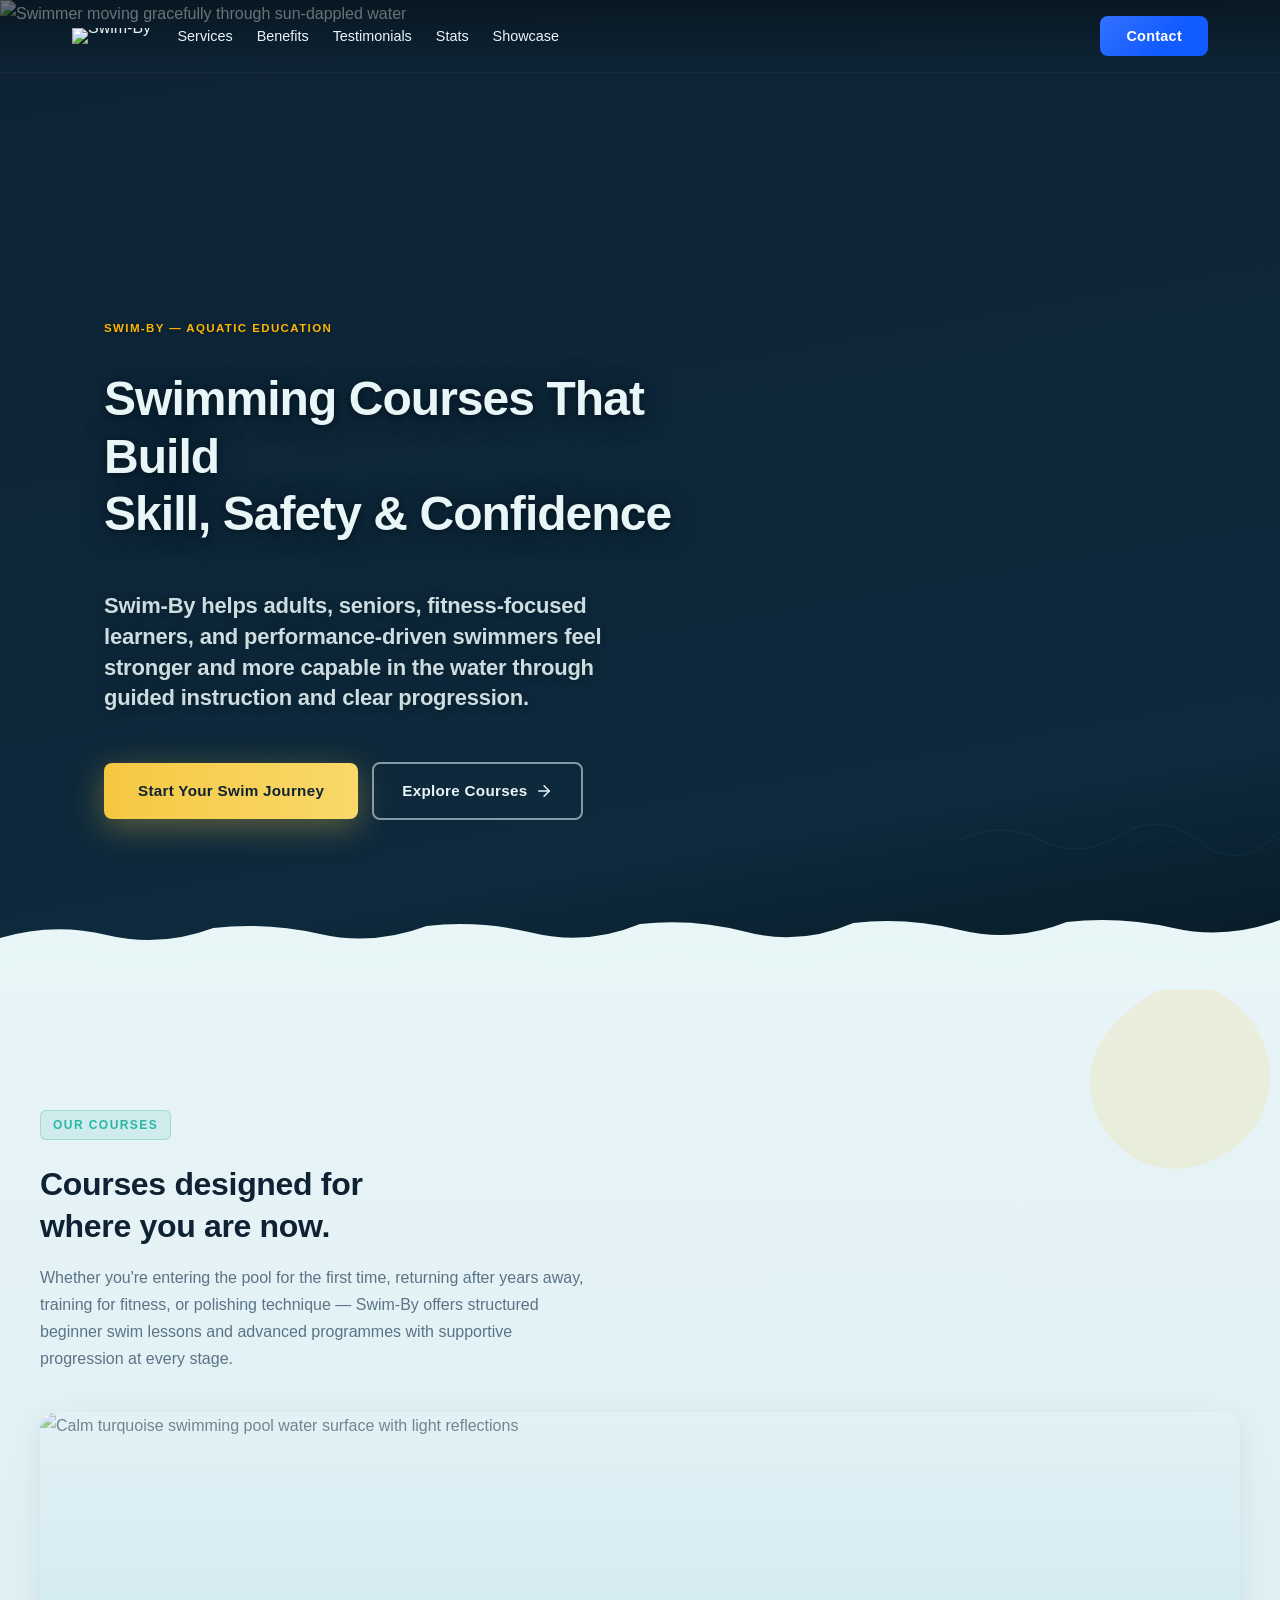
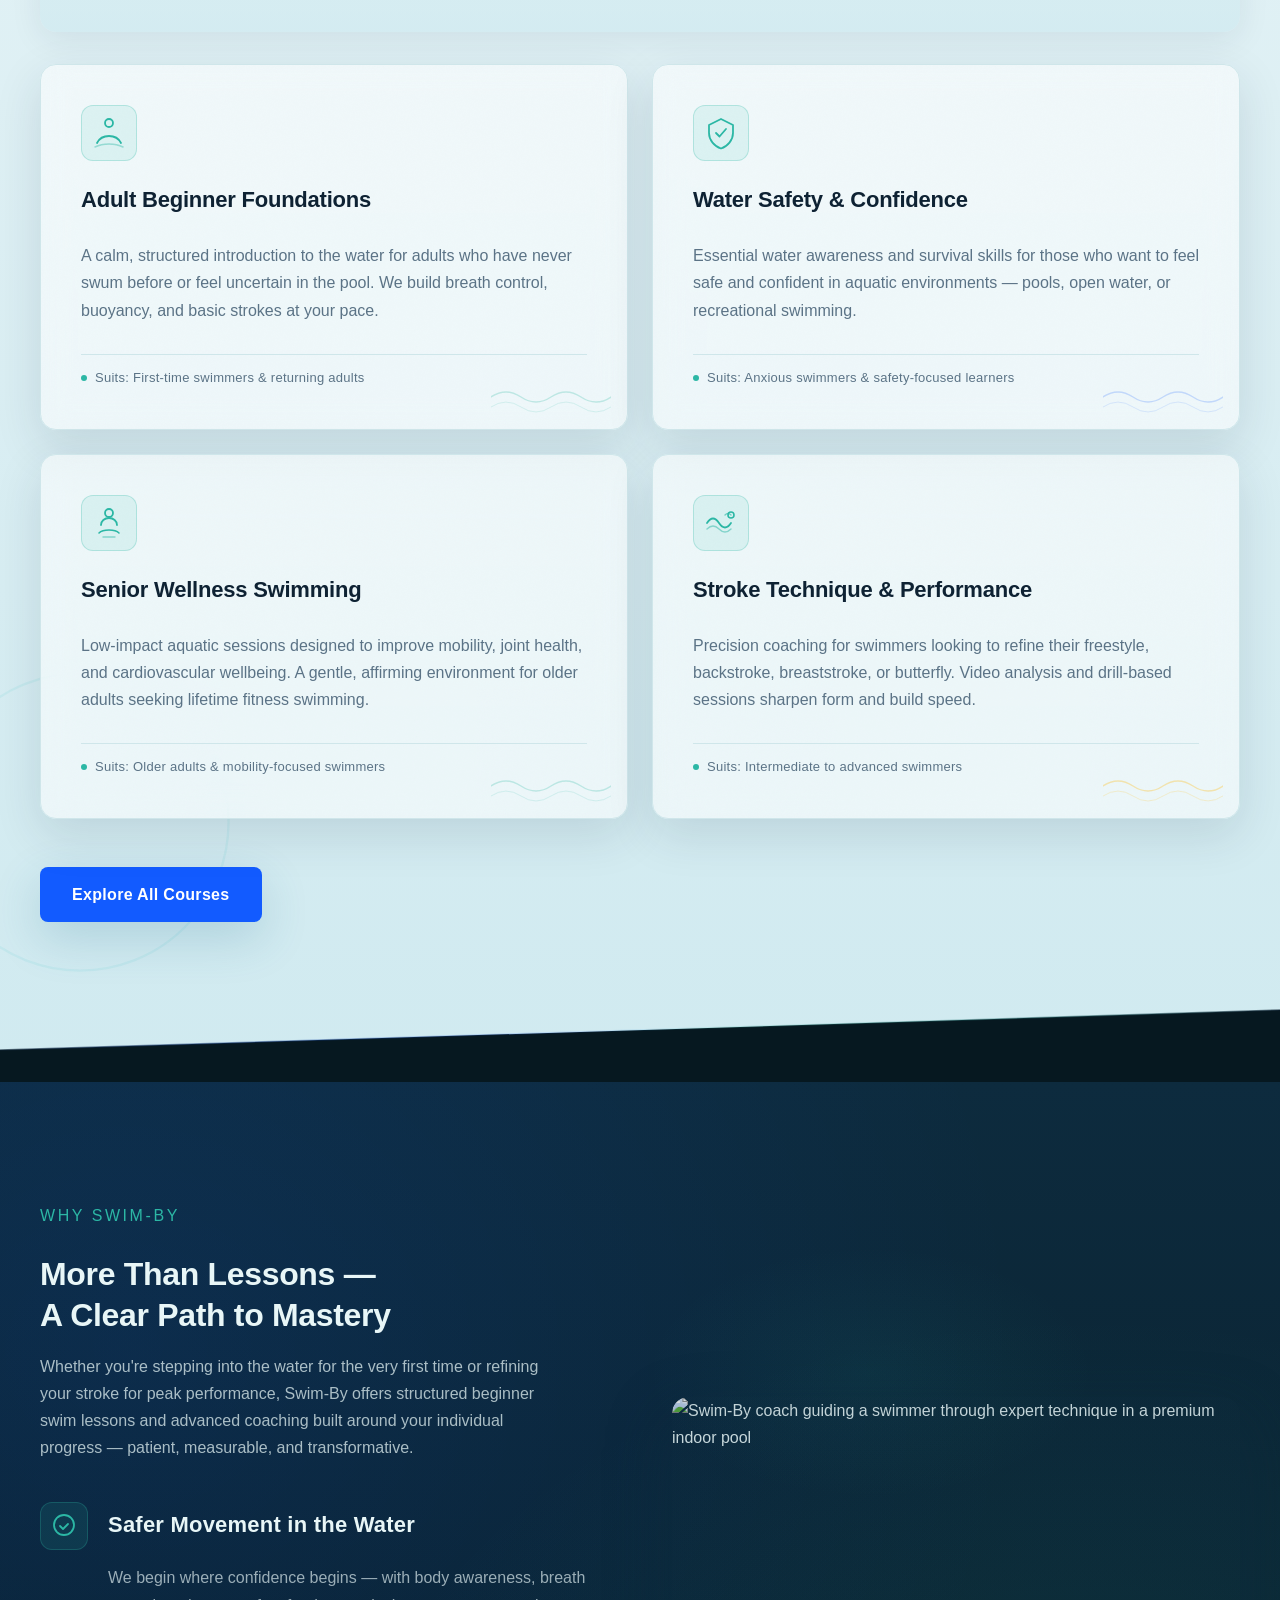
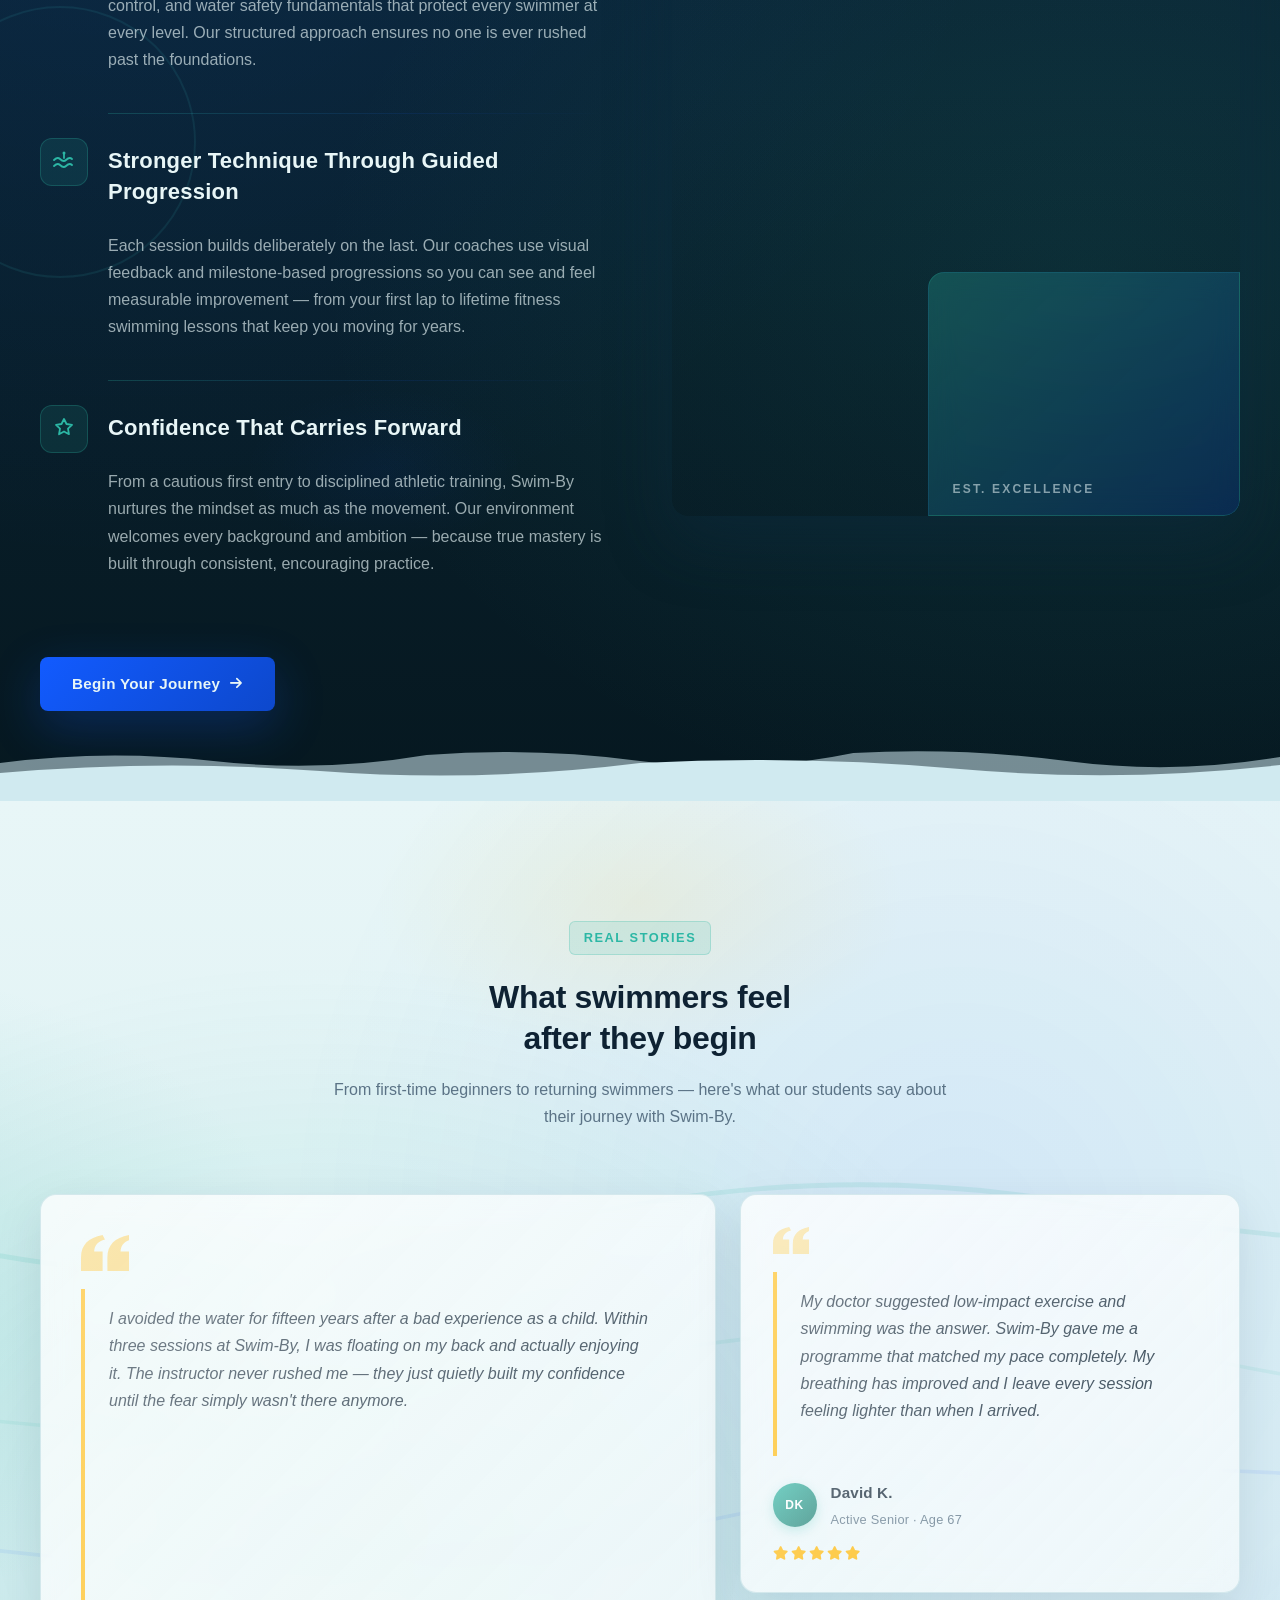
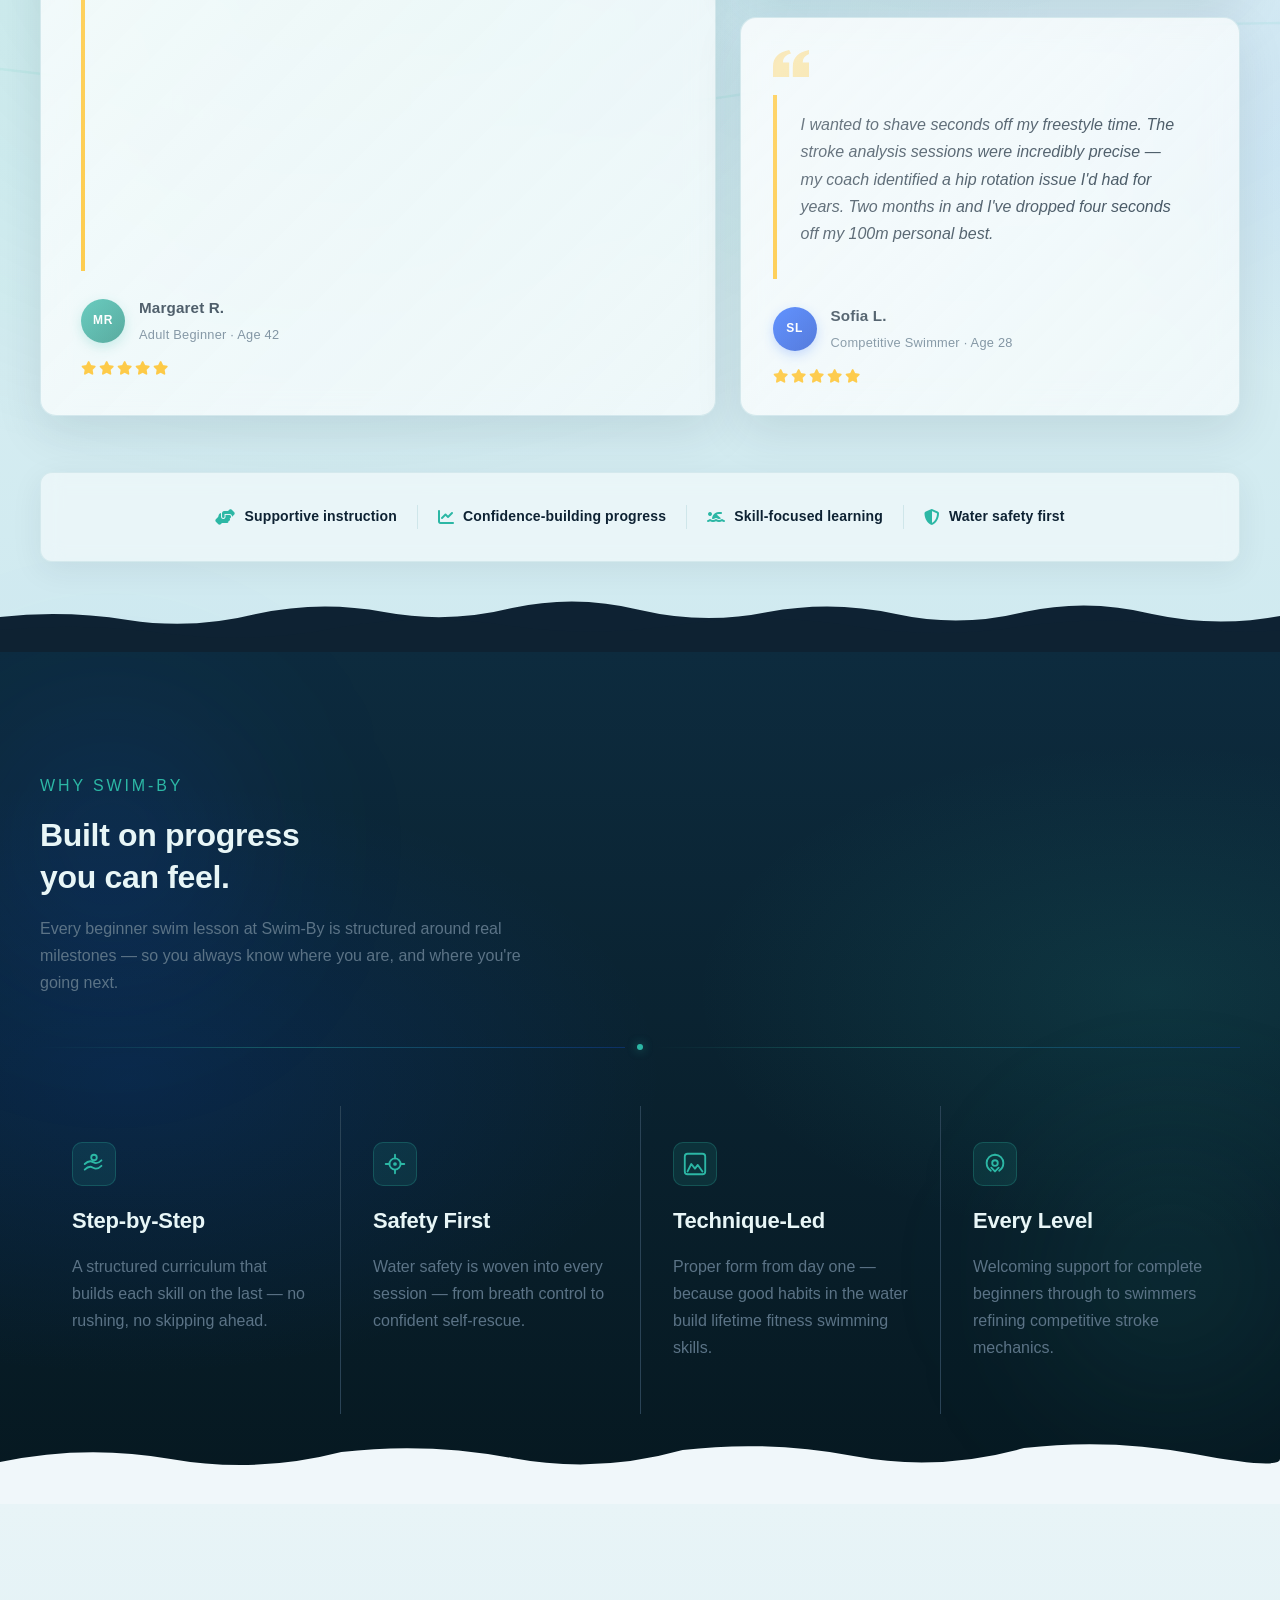
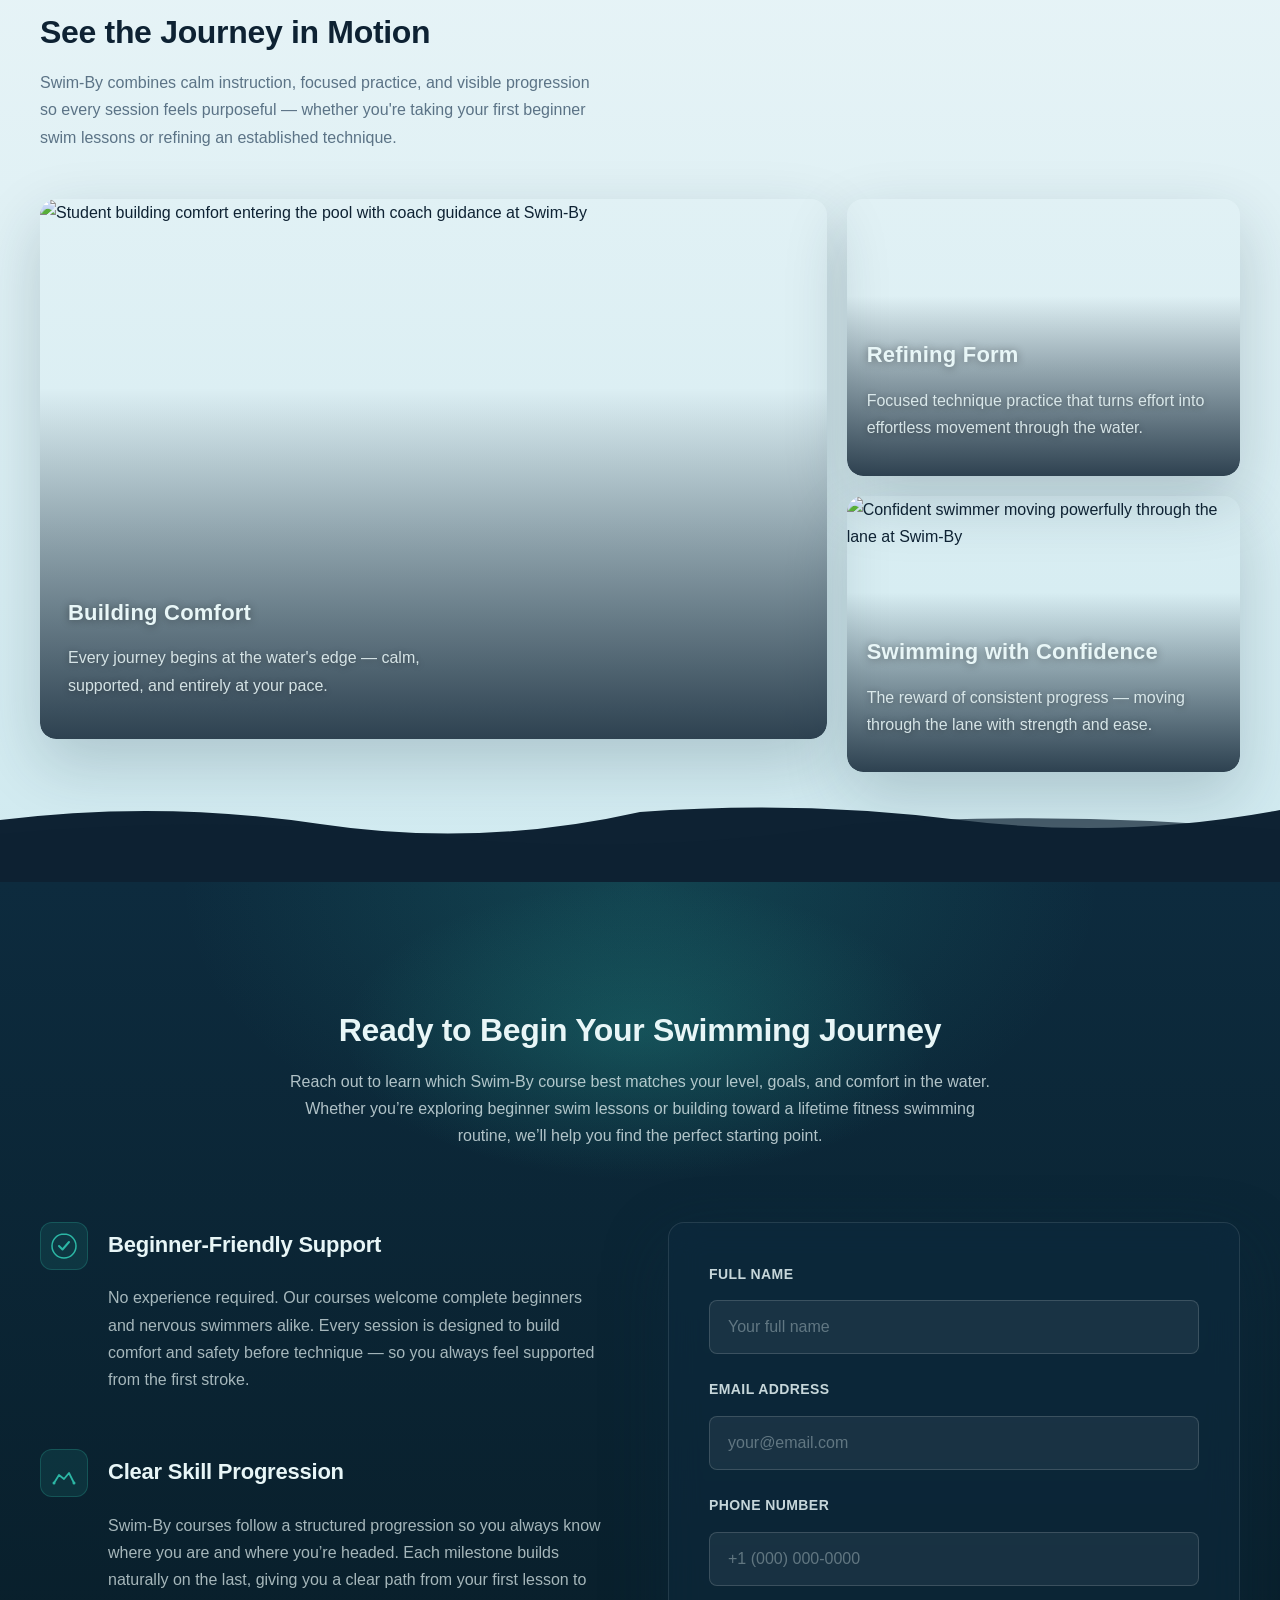
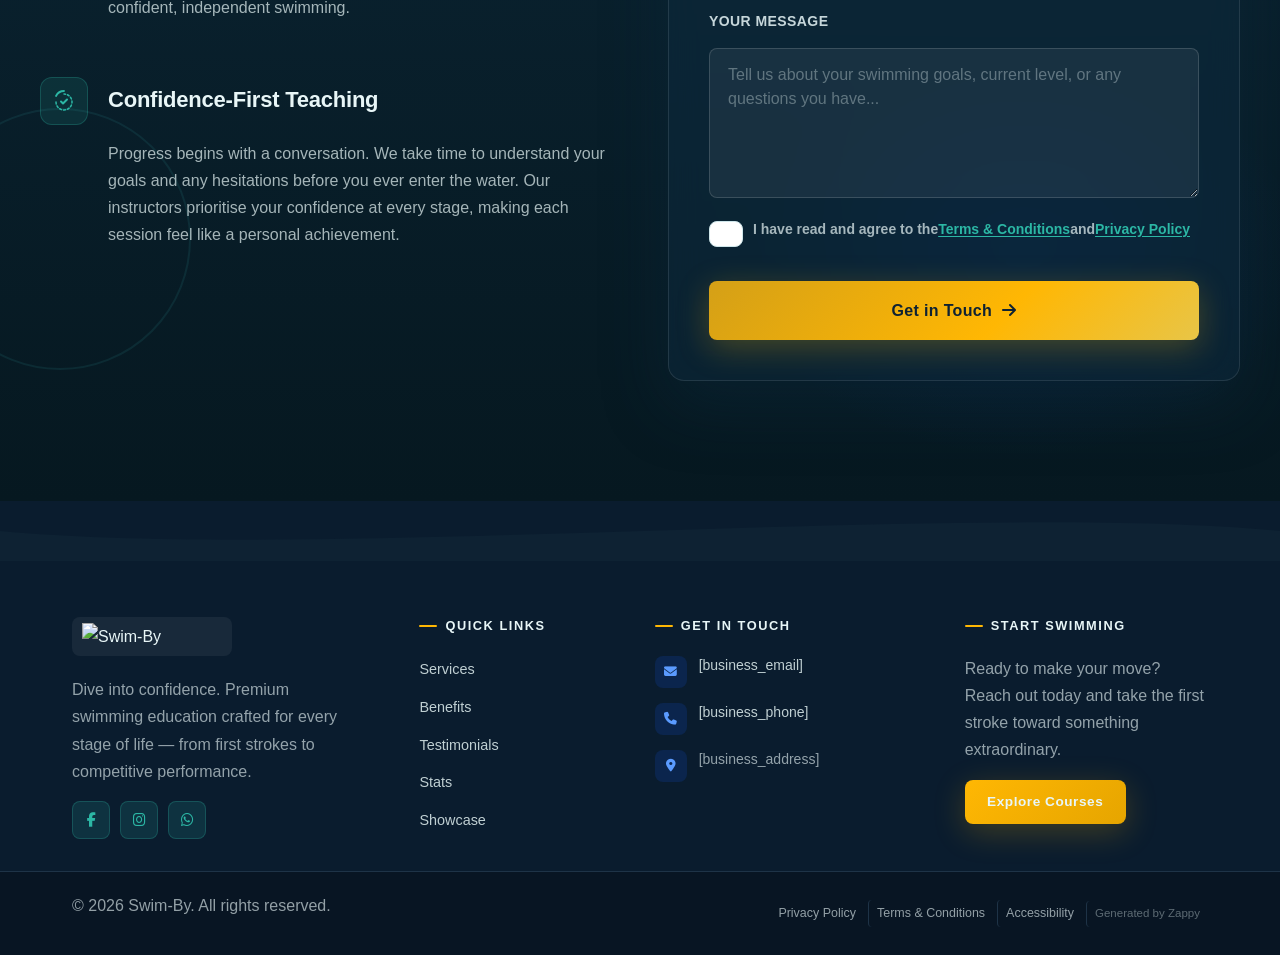
==== commit e7798de3: "Background sync: Progressive GitHub Sync" ====
--- a/public/index.html
+++ b/public/index.html
@@ -1 +1 @@
-<!doctype html><html dir="ltr" lang="en"><head><meta charset="UTF-8"><meta content="width=device-width,initial-scale=1" name="viewport"><meta content="index, follow" name="robots"><title>beginner swim lessons — Swim-By</title><meta content="A swimming courses business focused on teaching swimming skills. The brand centers around aquatic education, likely emphasizing safety, skill development, and c" name="description"><meta content="beginner swim lessons, lifetime fitness swimming lessons, ymca adult swim lessons, free swimming lessons" name="keywords"><link href="/assets/favicon.ico" rel="icon" type="image/x-icon"><link href="/assets/favicon-16x16.png" rel="icon" type="image/png" sizes="16x16"><link href="/assets/favicon-32x32.png" rel="icon" type="image/png" sizes="32x32"><link href="/assets/favicon-48x48.png" rel="icon" type="image/png" sizes="48x48"><link href="/assets/favicon-192x192.png" rel="icon" type="image/png" sizes="192x192"><link href="/assets/favicon-512x512.png" rel="icon" type="image/png" sizes="512x512"><link href="/assets/apple-touch-icon.png" rel="apple-touch-icon"><script>!function(){"use strict";var t="6c2d6ef0-5509-44b9-afb7-56d4ec0d98e9",e="https://qaapi.zappy5.com/api/analytics/track",a=18e5,n=2592e6,o=!0,i=!0,r=!0;var s=function(){var e="zappy_visitor_"+t,a=null;try{if(a=localStorage.getItem(e)){var o=JSON.parse(a),i=Date.now();if(i-o.created<n)return o.lastSeen=i,localStorage.setItem(e,JSON.stringify(o)),o.id}}catch(t){console.warn("Zappy Analytics: LocalStorage not available")}var r="zv_"+Date.now()+"_"+Math.random().toString(36).substr(2,9);try{localStorage.setItem(e,JSON.stringify({id:r,created:Date.now(),lastSeen:Date.now()}))}catch(t){}return r}(),c=function(){var e="zappy_session_"+t,n=null;try{if(n=sessionStorage.getItem(e)){var o=JSON.parse(n),i=Date.now();if(i-o.timestamp<a)return o.timestamp=i,sessionStorage.setItem(e,JSON.stringify(o)),o.id}}catch(t){console.warn("Zappy Analytics: SessionStorage not available")}var r="zs_"+Date.now()+"_"+Math.random().toString(36).substr(2,9);try{sessionStorage.setItem(e,JSON.stringify({id:r,timestamp:Date.now()}))}catch(t){}return r}();function l(a,n){n=n||{};var o={website_id:t,event_type:a,page_path:window.location.pathname,referrer:document.referrer||"direct",visitor_id:s,session_id:c,metadata:n};if(navigator.sendBeacon){var i=new Blob([JSON.stringify(o)],{type:"application/json"});navigator.sendBeacon(e,i)}else fetch(e,{method:"POST",headers:{"Content-Type":"application/json"},body:JSON.stringify(o),keepalive:!0}).catch(function(t){console.warn("Zappy Analytics: Failed to track event",t)})}o&&l("pageview",{title:document.title,url:window.location.href}),i&&document.addEventListener("click",function(t){var e=t.target;if("BUTTON"===e.tagName||e.closest("button")){var a="BUTTON"===e.tagName?e:e.closest("button");l("click",{element:"button",text:a.textContent.trim().substring(0,100),id:a.id||null,class:a.className||null})}else if("A"===e.tagName||e.closest("a")){var n="A"===e.tagName?e:e.closest("a");l("navigation",{element:"link",text:n.textContent.trim().substring(0,100),href:n.href,external:n.hostname!==window.location.hostname})}},!0),r&&document.addEventListener("submit",function(t){var e=t.target;l("form_submit",{form_id:e.id||null,form_name:e.name||null,form_action:e.action||null,form_method:e.method||"GET"})},!0);var d=Date.now();window.addEventListener("beforeunload",function(){l("page_unload",{time_on_page:Math.floor((Date.now()-d)/1e3),page_path:window.location.pathname})}),window.zappyAnalytics={track:l,getVisitorId:function(){return s},getSessionId:function(){return c}}}()</script><meta content="beginner swim lessons — Swim-By" property="og:title"><meta content="A swimming courses business focused on teaching swimming skills. The brand centers around aquatic education, likely emphasizing safety, skill development, and c" property="og:description"><meta content="summary_large_image" name="twitter:card"><meta content="beginner swim lessons — Swim-By" name="twitter:title"><meta content="A swimming courses business focused on teaching swimming skills. The brand centers around aquatic education, likely emphasizing safety, skill development, and c" name="twitter:description"><meta content="website" property="og:type"><meta content="en_US" property="og:locale"><link href="https://cdnjs.cloudflare.com/ajax/libs/font-awesome/6.4.0/css/all.min.css" rel="stylesheet"><link href="/assets/favicon.ico" rel="icon" type="image/x-icon"><link href="/assets/favicon-16x16.png" rel="icon" type="image/png" sizes="16x16"><link href="/assets/favicon-32x32.png" rel="icon" type="image/png" sizes="32x32"><link href="/assets/favicon-48x48.png" rel="icon" type="image/png" sizes="48x48"><link href="/assets/favicon-192x192.png" rel="icon" type="image/png" sizes="192x192"><link href="/assets/favicon-512x512.png" rel="icon" type="image/png" sizes="512x512"><link href="/assets/apple-touch-icon.png" rel="apple-touch-icon"><link href="https://cdn.jsdelivr.net/npm/vanilla-cookieconsent@3/dist/cookieconsent.css" rel="stylesheet"><script src="https://cdn.jsdelivr.net/npm/vanilla-cookieconsent@3/dist/cookieconsent.umd.js"></script><script src="https://cdn.jsdelivr.net/gh/mickidum/acc_toolbar/acctoolbar/acctoolbar.min.js"></script><link href="/styles.css" rel="stylesheet"><style id="zappy-dropdown-submenu-styles">#navMenu li:has(.sub-menu),.nav-menu li:has(.sub-menu),.navbar li:has(.sub-menu),nav li:has(.sub-menu){position:relative}#navMenu .sub-menu,.nav-menu .sub-menu,.navbar .sub-menu,nav .sub-menu{display:block!important;position:absolute!important;top:100%;left:0;min-width:220px;background:#fff;border-radius:8px;box-shadow:0 8px 25px rgba(0,0,0,.15);padding:8px 0;opacity:0;visibility:hidden;transform:translateY(10px);transition:all .3s ease;z-index:1000;list-style:none;pointer-events:none}#navMenu li:hover>.sub-menu,.nav-menu li:hover>.sub-menu,.navbar li:hover>.sub-menu,nav li:hover>.sub-menu{opacity:1!important;visibility:visible!important;transform:translateY(0)!important;pointer-events:auto!important}.sub-menu li{list-style:none;margin:0;padding:0}.sub-menu a{display:block!important;padding:10px 16px!important;color:var(--text-dark,#333)!important;font-weight:500;text-decoration:none;white-space:nowrap;transition:background-color .2s}.sub-menu .zappy-nav-child>a{padding-left:28px!important;font-size:.9em!important;opacity:.85!important}[dir=rtl] .sub-menu .zappy-nav-child>a,html[lang=ar] .sub-menu .zappy-nav-child>a,html[lang=he] .sub-menu .zappy-nav-child>a{padding-left:10px!important;padding-right:28px!important}.sub-menu .zappy-nav-parent>a{font-weight:600!important}.sub-menu a:hover{background-color:#f5f5f5}[dir=rtl] .nav-menu .sub-menu,[dir=rtl] .navbar .sub-menu,[dir=rtl] nav .sub-menu,html[lang=ar] .nav-menu .sub-menu,html[lang=ar] .navbar .sub-menu,html[lang=ar] nav .sub-menu,html[lang=he] .nav-menu .sub-menu,html[lang=he] .navbar .sub-menu,html[lang=he] nav .sub-menu{left:auto!important;right:0!important}.sub-menu:empty,.sub-menu:not(:has(li)):not(:has(> a)),.sub-menu:not(:has(li:not(.zappy-hidden-menu-item))):not(:has(> a)){display:none!important;opacity:0!important;visibility:hidden!important;pointer-events:none!important}li:has(.menu-group-title):hover>.sub-menu{opacity:1!important;visibility:visible!important;transform:translateY(0)!important;pointer-events:auto!important}#navMenu>li>.menu-group-title,.nav-menu>li>.menu-group-title{display:inline-block;padding:.5rem 1rem;cursor:default;user-select:none}@media (max-width:768px){#navMenu .sub-menu,.nav-menu .sub-menu,.navbar .sub-menu,nav .sub-menu{position:static!important;transform:none!important;box-shadow:none!important;background:0 0!important;max-height:0;overflow:hidden;opacity:0;visibility:hidden;transition:max-height .3s ease,opacity .3s ease;padding:0!important;border-radius:0!important}#navMenu .sub-menu.mobile-expanded,.nav-menu .sub-menu.mobile-expanded,.navbar .sub-menu.mobile-expanded{max-height:none!important;overflow-y:visible!important;opacity:1!important;visibility:visible!important;padding:8px 0 8px 16px!important}[dir=rtl] .sub-menu.mobile-expanded,html[lang=he] .sub-menu.mobile-expanded{padding:8px 16px 8px 0!important}#navMenu li:hover>.sub-menu,.nav-menu li:hover>.sub-menu,.navbar li:hover>.sub-menu,nav li:hover>.sub-menu{opacity:0;visibility:hidden;pointer-events:none}#navMenu li>.sub-menu.mobile-expanded,.nav-menu li>.sub-menu.mobile-expanded,.navbar li>.sub-menu.mobile-expanded,nav li>.sub-menu.mobile-expanded{opacity:1!important;visibility:visible!important;pointer-events:auto!important}#navMenu li:has(.sub-menu),.nav-menu li:has(.sub-menu),.navbar li:has(.sub-menu),nav li:has(.sub-menu){display:flex!important;flex-wrap:wrap!important;align-items:center!important;position:relative!important;min-height:44px!important}#navMenu li:has(.sub-menu)>a,.nav-menu li:has(.sub-menu)>a,.navbar li:has(.sub-menu)>a,nav li:has(.sub-menu)>a{flex:1!important;min-width:0!important}#navMenu li:has(.sub-menu)>.menu-group-title,.nav-menu li:has(.sub-menu)>.menu-group-title,.navbar li:has(.sub-menu)>.menu-group-title,nav li:has(.sub-menu)>.menu-group-title{flex:1!important;min-width:0!important;padding:0!important;line-height:inherit!important}#navMenu li:has(.sub-menu)>.sub-menu,.nav-menu li:has(.sub-menu)>.sub-menu,.navbar li:has(.sub-menu)>.sub-menu,nav li:has(.sub-menu)>.sub-menu{flex-basis:100%!important;width:100%!important}#navMenu li:has(.sub-menu)>a [class*=arrow],#navMenu li:has(.sub-menu)>a [class*=chevron],.nav-menu li:has(.sub-menu)>a .fa-angle-down,.nav-menu li:has(.sub-menu)>a .fa-chevron-down,.nav-menu li:has(.sub-menu)>a [class*=arrow],.nav-menu li:has(.sub-menu)>a [class*=chevron],nav li:has(.sub-menu)>a [class*=arrow],nav li:has(.sub-menu)>a [class*=chevron]{display:none!important;visibility:hidden!important}.mobile-submenu-toggle{display:flex!important;align-items:center!important;justify-content:center!important;width:44px!important;height:auto!important;background:0 0!important;border:none!important;cursor:pointer!important;color:var(--text-light)!important;position:static!important;flex-shrink:0!important;align-self:stretch!important;z-index:2!important;padding:0!important;margin:0!important}.mobile-submenu-toggle::after{content:''!important;width:0!important;height:0!important;border-left:6px solid transparent!important;border-right:6px solid transparent!important;border-top:7px solid currentColor!important;transition:transform .3s ease!important}.mobile-submenu-toggle.expanded::after{transform:rotate(180deg)!important}.sub-menu a{padding:10px 0!important;display:block!important;color:var(--text-light)!important;white-space:normal!important}.sub-menu .zappy-nav-child>a{padding-left:28px!important;font-size:.9em!important;opacity:.85!important}[dir=rtl] .sub-menu .zappy-nav-child>a,html[lang=ar] .sub-menu .zappy-nav-child>a,html[lang=he] .sub-menu .zappy-nav-child>a{padding-left:0!important;padding-right:28px!important}.sub-menu .zappy-nav-parent>a{font-weight:600!important}#navMenu.active,.nav-menu.active{max-width:100vw!important;overflow-x:hidden!important;box-sizing:border-box!important}.navbar .sub-menu li a,.zappy-products-dropdown .sub-menu a,nav.navbar .sub-menu li a{color:var(--text-light)!important}}@media (min-width:769px){.mobile-submenu-toggle{display:none!important}}</style><style id="mobile-lang-menu-deployed-css">@media (max-width:768px){.lang-switcher,.nav-container .lang-switcher,.nav-cta-container .lang-switcher,.nav-ecommerce-icons .lang-switcher,.nav-icons-left .lang-switcher,.navbar .lang-switcher,.navbar .nav-cta-container .lang-switcher{display:none!important}.mobile-lang-menu{width:100%;border-top:1px solid rgba(128,128,128,.2);padding:8px 0 0 0;margin-top:8px}.mobile-lang-toggle{display:flex!important;align-items:center;justify-content:space-between;width:100%;padding:12px 16px;background:0 0;border:none;cursor:pointer;font-size:15px;color:inherit;font-family:inherit}.mobile-lang-toggle::after{content:'';display:inline-block;width:8px;height:8px;border-right:2px solid currentColor;border-bottom:2px solid currentColor;transform:rotate(45deg);transition:transform .3s ease;margin-left:8px}.mobile-lang-toggle.expanded::after{transform:rotate(-135deg)}.mobile-lang-options{max-height:0;overflow:hidden;transition:max-height .3s ease}.mobile-lang-options.expanded{max-height:300px}.mobile-lang-option{display:flex!important;align-items:center;gap:10px;padding:10px 24px;text-decoration:none;color:inherit;font-size:14px;font-family:inherit}.mobile-lang-option:hover{background:rgba(128,128,128,.1)}.mobile-lang-option.active{font-weight:600;opacity:.7;pointer-events:none}.mobile-lang-option img{width:20px;height:20px;border-radius:50%}}@media (min-width:769px){.mobile-lang-menu{display:none!important}}</style><style id="zappy-widget-visibility">#mic-access-tool-box,#mic-access-tool-general-button,#mic-init-access-tool #mic-access-tool-box,#mic-init-access-tool #mic-access-tool-general-button,#mic-init-access-tool .mic-access-tool-general-button,._access-icon,._access-menu,.mic-access-tool-box,.mic-access-tool-general-button,div[id*=mic-access-tool-box]{display:none!important;visibility:hidden!important;opacity:0!important;pointer-events:none!important}</style></head><body><nav class="navbar"><button class="mobile-toggle" aria-label="Menu" id="mobileToggle"><svg viewBox="0 0 24 24" fill="none" height="24" width="24" class="hamburger-icon"><path d="M3 12h18M3 6h18M3 18h18" stroke="currentColor" stroke-width="2" stroke-linecap="round"></path></svg><svg viewBox="0 0 24 24" fill="none" height="24" width="24" class="close-icon" style="display:none"><path d="M18 6L6 18M6 6l12 12" stroke="currentColor" stroke-width="2" stroke-linecap="round"></path></svg></button><button class="phone-header-btn" aria-label="Call" data-phone="+1-800-SWIM-NOW"><svg viewBox="0 0 24 24" fill="currentColor" height="20" width="20"><path d="M22 16.92v3a2 2 0 0 1-2.18 2 19.79 19.79 0 0 1-8.63-3.07 19.5 19.5 0 0 1-6-6 19.79 19.79 0 0 1-3.07-8.67A2 2 0 0 1 4.11 2h3a2 2 0 0 1 2 1.72 12.84 12.84 0 0 0 .7 2.81 2 2 0 0 1-.45 2.11L8.09 9.91a16 16 0 0 0 6 6l1.27-1.27a2 2 0 0 1 2.11-.45 12.84 12.84 0 0 0 2.81.7A2 2 0 0 1 22 16.92z"></path></svg></button><div class="nav-container"><div class="nav-brand"><a href="/" class="logo-link"><img alt="Swim-By" src="/assets/swim-by-sports-fitness-education-logo.webp" class="logo"></a></div><ul class="nav-menu" id="navMenu"><li><a href="#services">Services</a></li><li><a href="#benefits">Benefits</a></li><li><a href="#testimonials">Testimonials</a></li><li><a href="#stats">Stats</a></li><li><a href="#showcase">Showcase</a></li></ul><div class="nav-cta-container"><a href="#contact" class="nav-cta-btn">Contact</a></div></div></nav><script>window.addEventListener("load",function(){const e=document.querySelector(".navbar, nav, header");if(!e)return void console.log("[Navbar] Navbar element not found");let t=document.getElementById("mobileToggle")||document.querySelector(".mobile-toggle")||document.querySelector(".hamburger")||document.querySelector(".hamburger-menu")||document.querySelector(".menu-toggle")||document.querySelector(".burger-menu")||document.querySelector('[aria-label="Menu"]')||document.querySelector('[aria-label="תפריט"]');const o=document.querySelector(".phone-header-btn"),n=window.getComputedStyle(e);let r=n.backgroundColor;if(console.log("[Navbar] Initial navbar background:",r),"transparent"===r||"rgba(0, 0, 0, 0)"===r||r.startsWith("rgba")&&r.includes(", 0)")){const e=n.backgroundImage;if(e&&"none"!==e)console.log("[Navbar] Navbar has background image/gradient, using dark text"),r="rgb(240, 240, 240)";else{const e=window.getComputedStyle(document.body).backgroundColor;console.log("[Navbar] Navbar transparent, using body background:",e),r=e}}const i=r.match(/\d+/g);if(i&&i.length>=3){const e=(.299*parseInt(i[0])+.587*parseInt(i[1])+.114*parseInt(i[2]))/255;console.log("[Navbar] Mobile button colors preserved from Claude CSS (luminance:",e.toFixed(2)+")");const n=document.createElement("style");n.id="zappy-mobile-nav-fix";document.documentElement.lang;document.documentElement.dir,n.textContent='\n        /* Hide mobile buttons on desktop, show only on mobile */\n        @media (min-width: 769px) {\n          .mobile-toggle,\n          .phone-header-btn {\n            display: none !important;\n          }\n        }\n        \n        /* Show and position mobile buttons correctly on mobile */\n        @media (max-width: 768px) {\n          .mobile-toggle,\n          .phone-header-btn {\n            position: absolute !important;\n            top: 50% !important;\n            transform: translateY(-50%) !important;\n            z-index: 1001 !important;\n            display: flex !important;\n            align-items: center !important;\n            justify-content: center !important;\n            width: 36px !important;\n            height: 36px !important;\n            border-radius: 50% !important;\n            border: none !important;\n            cursor: pointer !important;\n            padding: 6px !important;\n            background: none !important;\n            color: var(--nav-text, var(--text-light)) !important;\n          }\n          \n          /* LTR positioning (default): hamburger LEFT, phone RIGHT */\n          html:not([dir="rtl"]):not([lang="he"]):not([lang="ar"]) .mobile-toggle,\n          html[dir="ltr"] .mobile-toggle {\n            left: 12px !important;\n            right: auto !important;\n          }\n          html:not([dir="rtl"]):not([lang="he"]):not([lang="ar"]) .phone-header-btn,\n          html[dir="ltr"] .phone-header-btn {\n            right: 12px !important;\n            left: auto !important;\n          }\n          \n          /* RTL positioning: hamburger RIGHT, phone LEFT */\n          html[dir="rtl"] .mobile-toggle,\n          html[lang="he"] .mobile-toggle,\n          html[lang="ar"] .mobile-toggle {\n            right: 12px !important;\n            left: auto !important;\n          }\n          html[dir="rtl"] .phone-header-btn,\n          html[lang="he"] .phone-header-btn,\n          html[lang="ar"] .phone-header-btn {\n            left: 12px !important;\n            right: auto !important;\n          }\n          \n          /* CRITICAL: Ensure nav-container has min-height on mobile */\n          /* All children are positioned absolutely/fixed on mobile, so height:auto collapses to 0 */\n          .nav-container {\n            min-height: 70px !important;\n            position: relative !important;\n          }\n          \n          /* Ensure SVG icons are properly sized and inherit color */\n          .mobile-toggle svg,\n          .phone-header-btn svg {\n            width: 24px !important;\n            height: 24px !important;\n            /* Don\'t force display - let JavaScript control hamburger/close toggle */\n          }\n          \n          /* Reset nav-cta-container on mobile - remove desktop box-shadow/padding */\n          /* that creates a visible ghost box when CTA button is hidden */\n          .nav-cta-container {\n            box-shadow: none !important;\n            padding: 0 !important;\n          }\n          \n          /* Hide nav-cta-container entirely on mobile when there\'s no lang-switcher */\n          /* (only the CTA button is inside, and it\'s hidden on mobile) */\n          .nav-cta-container:not(:has(.lang-switcher)) {\n            display: none !important;\n          }\n          \n          /* CRITICAL: Prevent hero image fade gradient from bleeding over headline text */\n          /* The .image-fade-gradient has bottom: -30px (extends below parent) */\n          /* On mobile stacked layout, this overlaps the h1 text below the image */\n          .hero-image-column {\n            overflow: hidden !important;\n          }\n          .image-fade-gradient {\n            bottom: 0 !important;\n          }\n          \n          /* Hide desktop language switcher on mobile - hamburger menu handles it */\n          /* High specificity to override stored CSS */\n          .lang-switcher,\n          .nav-cta-container .lang-switcher,\n          .nav-container .lang-switcher,\n          .navbar .lang-switcher,\n          .navbar .nav-cta-container .lang-switcher {\n            display: none !important;\n          }\n        }\n      ';const r=document.getElementById("zappy-mobile-nav-fix");r&&r.remove(),document.head.appendChild(n),console.log("[Navbar] Critical CSS injected for mobile nav positioning");const l=window.innerWidth<=768;if(t){const e=t.querySelector(".hamburger-icon"),o=t.querySelector(".close-icon");e&&(e.style.setProperty("width","24px","important"),e.style.setProperty("height","24px","important"),e.style.setProperty("display","block","important")),o&&(o.style.setProperty("width","24px","important"),o.style.setProperty("height","24px","important"),o.style.setProperty("display","none","important")),l?(t.style.setProperty("position","absolute","important"),t.style.setProperty("top","50%","important"),t.style.setProperty("transform","translateY(-50%)","important"),t.style.setProperty("z-index","1001","important"),t.style.removeProperty("left"),t.style.removeProperty("right"),console.log("[Navbar] Mobile toggle positioning applied (mobile viewport)")):(t.style.removeProperty("position"),t.style.removeProperty("top"),t.style.removeProperty("transform"),t.style.removeProperty("z-index"),t.style.removeProperty("left"),t.style.removeProperty("right"),console.log("[Navbar] Desktop viewport - cleared mobile toggle inline positioning"))}if(o){const e=o.querySelector("svg");e&&(e.style.width="24px",e.style.height="24px",e.setAttribute("width","24"),e.setAttribute("height","24")),l?(o.style.setProperty("position","absolute","important"),o.style.setProperty("top","50%","important"),o.style.setProperty("transform","translateY(-50%)","important"),o.style.setProperty("z-index","1001","important"),o.style.removeProperty("left"),o.style.removeProperty("right"),console.log("[Navbar] Phone button positioning applied (mobile viewport)")):(o.style.removeProperty("position"),o.style.removeProperty("top"),o.style.removeProperty("transform"),o.style.removeProperty("z-index"),o.style.removeProperty("left"),o.style.removeProperty("right"),console.log("[Navbar] Desktop viewport - cleared phone button inline positioning"))}}else console.log("[Navbar] Could not parse background color:",r);t=document.getElementById("mobileToggle")||document.querySelector(".mobile-toggle")||document.querySelector(".hamburger")||document.querySelector(".hamburger-menu")||document.querySelector(".menu-toggle")||document.querySelector(".burger-menu")||document.querySelector('[aria-label="Menu"]')||document.querySelector('[aria-label="תפריט"]');const l=document.getElementById("navMenu")||document.querySelector(".nav-menu")||document.querySelector(".nav-links")||document.querySelector("nav ul:not(.submenu)");if(!t||!l)return void console.log("[Navbar] Mobile toggle or menu not found:",{toggle:!!t,menu:!!l});l.id||(l.id="navMenu"),console.log("[Navbar] Initializing mobile menu...");const a=t.cloneNode(!0);t.parentNode.replaceChild(a,t),a.addEventListener("click",function(e){e.preventDefault(),e.stopPropagation();const t=this.querySelector(".hamburger-icon"),o=this.querySelector(".close-icon");l.classList.contains("active")?(l.classList.remove("active"),t&&t.style.setProperty("display","block","important"),o&&o.style.setProperty("display","none","important"),document.body.style.overflow="",console.log("[Navbar] Menu closed")):(l.classList.add("active"),t&&t.style.setProperty("display","none","important"),o&&o.style.setProperty("display","block","important"),document.body.style.overflow="hidden",console.log("[Navbar] Menu opened"))}),l.querySelectorAll("a").forEach(function(e){e.addEventListener("click",function(){if("#"===this.getAttribute("href"))return;const e=a.querySelector(".hamburger-icon"),t=a.querySelector(".close-icon");l.classList.remove("active"),e&&e.style.setProperty("display","block","important"),t&&t.style.setProperty("display","none","important"),document.body.style.overflow="",console.log("[Navbar] Menu closed (link clicked)")})});var s=l.querySelectorAll(".dropdown-toggle");s.forEach(function(e){e.addEventListener("click",function(e){e.preventDefault(),e.stopPropagation();var t=this.closest(".nav-dropdown");t&&(t.parentNode.querySelectorAll(".nav-dropdown.open").forEach(function(e){e!==t&&e.classList.remove("open")}),t.classList.toggle("open"),console.log("[Navbar] Dropdown toggled:",t.classList.contains("open")?"open":"closed"))})}),document.addEventListener("click",function(e){e.target.closest(".nav-dropdown")||document.querySelectorAll(".nav-dropdown.open").forEach(function(e){e.classList.remove("open")})}),console.log("[Navbar] Dropdown handlers initialized for "+s.length+" dropdowns"),o&&o.addEventListener("click",function(){const e=document.querySelectorAll('a[href^="tel:"]'),t=e.length>0?e[0].getAttribute("href").replace("tel:",""):"[business_phone]";window.location.href="tel:"+t,console.log("[Navbar] Phone button clicked")}),console.log("[Navbar] Mobile menu initialized successfully");const p=function(){const e=document.querySelector(".whatsapp-float");e&&(window.innerWidth>=769?(e.style.setProperty("display","none","important"),e.style.setProperty("visibility","hidden","important"),e.style.setProperty("opacity","0","important"),e.style.setProperty("pointer-events","none","important"),console.log("[WhatsApp] Button hidden on desktop")):(e.style.removeProperty("display"),e.style.removeProperty("visibility"),e.style.removeProperty("opacity"),e.style.removeProperty("pointer-events"),console.log("[WhatsApp] Button visible on mobile")))};let c;p(),window.addEventListener("resize",function(){clearTimeout(c),c=setTimeout(p,100)})})</script><main><section class="home-hero-section" data-layout-spec="Home-hero" data-hero-type="fullscreen-scrim"><div class="home-hero-bg"><img alt="Swimmer moving gracefully through sun-dappled water" src="/assets/site-home-hero-image-1.webp" data-context="Cinematic underwater photography of a swimmer moving diagonally through a sun-lit pool, refracted light caustics dancing across the water surface, deep ocean blue water with shafts of golden sunlight piercing through, professional sports photography, ultra high resolution, immersive aquatic atmosphere" data-placeholder="home-hero-image-1" height="700" width="1200" data-hero-bg="true"></div><div class="home-hero-scrim" aria-hidden="true"></div><div class="home-hero-wave-motif" aria-hidden="true"><svg viewBox="0 0 320 120" xmlns="http://www.w3.org/2000/svg" aria-hidden="true" data-no-icon-edit="true" preserveAspectRatio="none"><path d="M0,60 Q40,40 80,60 T160,55 T240,62 T320,50" stroke="#3ABFBF" stroke-width="1.5" fill="none" opacity="0.5"></path><path d="M0,75 Q40,55 80,75 T160,70 T240,77 T320,65" stroke="#3ABFBF" stroke-width="1" fill="none" opacity="0.35"></path><path d="M0,90 Q40,70 80,90 T160,85 T240,92 T320,80" stroke="#3ABFBF" stroke-width="0.75" fill="none" opacity="0.2"></path></svg></div><div class="home-hero-container"><div class="home-hero-content"><span class="home-hero-eyebrow">Swim-By — Aquatic Education</span><h1 class="home-hero-h1">Swimming Courses That Build<br>Skill, Safety &amp; Confidence</h1><h3 class="home-hero-subtitle">Swim-By helps adults, seniors, fitness-focused learners, and performance-driven swimmers feel stronger and more capable in the water through guided instruction and clear progression.</h3><div class="home-hero-cta-group"><a href="#contact" class="home-hero-btn-primary">Start Your Swim Journey</a><a href="#services" class="home-hero-btn-secondary">Explore Courses<svg viewBox="0 0 24 24" xmlns="http://www.w3.org/2000/svg" aria-hidden="true" fill="none" height="18" width="18" data-element-type="icon" data-icon-type="svg" stroke="currentColor" stroke-linecap="round" stroke-linejoin="round" stroke-width="2"><path d="M5 12h14"></path><path d="m12 5 7 7-7 7"></path></svg></a></div></div></div><div class="home-hero-divider-wrapper"><svg viewBox="0 0 1440 90" xmlns="http://www.w3.org/2000/svg" aria-hidden="true" data-no-icon-edit="true" preserveAspectRatio="none"><defs><linearGradient id="causticFade" x1="0" x2="0" y1="0" y2="1"><stop offset="0%" stop-color="#E8F6F7" stop-opacity="0"></stop><stop offset="100%" stop-color="#E8F6F7" stop-opacity="1"></stop></linearGradient></defs><path d="M0,90 L0,38 Q60,22 120,35 T240,28 Q300,22 360,34 T480,26 Q540,20 600,33 T720,24 Q780,18 840,32 T960,23 Q1020,17 1080,30 T1200,22 Q1260,16 1320,28 T1440,20 L1440,90 Z" fill="#E8F6F7"></path><path d="M0,90 L0,52 Q60,40 120,50 T240,44 Q300,40 360,50 T480,43 Q540,38 600,49 T720,42 Q780,37 840,48 T960,41 Q1020,36 1080,47 T1200,40 Q1260,35 1320,46 T1440,38 L1440,90 Z" fill="#E8F6F7" opacity="0.85"></path><path d="M0,90 L0,65 Q60,56 120,64 T240,58 Q300,55 360,64 T480,57 Q540,53 600,63 T720,56 Q780,52 840,62 T960,55 Q1020,51 1080,61 T1200,54 Q1260,50 1320,60 T1440,53 L1440,90 Z" fill="#E8F6F7"></path></svg></div></section><section class="home-services-section" data-layout-spec="Home-services"><div class="home-services-blob-decor" aria-hidden="true"><svg viewBox="0 0 200 200" xmlns="http://www.w3.org/2000/svg" aria-hidden="true" data-no-icon-edit="true"><path d="M44.3,-57.2C56.6,-46.5,65.2,-31.2,68.1,-15.1C71,1,68.2,17.9,60.3,31.6C52.4,45.3,39.4,55.8,24.5,62.1C9.6,68.4,-7.2,70.5,-22.8,65.5C-38.4,60.5,-52.8,48.4,-61.1,33.1C-69.4,17.8,-71.6,-0.7,-66.5,-16.8C-61.4,-32.9,-49,-46.6,-35.3,-57.1C-21.6,-67.6,-6.6,-74.9,7.8,-74.2C22.2,-73.5,32,-67.9,44.3,-57.2Z" fill="#F5C842" opacity="0.15" transform="translate(100 100)"></path></svg></div><div class="home-services-ring-decor" aria-hidden="true"><svg viewBox="0 0 280 280" xmlns="http://www.w3.org/2000/svg" aria-hidden="true" data-no-icon-edit="true"><circle cx="140" cy="140" r="130" fill="none" stroke="#3ABFBF" stroke-width="2" opacity="0.10"></circle></svg></div><div class="home-services-container"><div class="home-services-intro"><span class="home-services-label">Our Courses</span><h2 class="home-services-heading">Courses designed for<br>where you are now.</h2><p class="home-services-intro-text">Whether you're entering the pool for the first time, returning after years away, training for fitness, or polishing technique — Swim-By offers structured beginner swim lessons and advanced programmes with supportive progression at every stage.</p></div><div class="home-services-image-strip"><img alt="Calm turquoise swimming pool water surface with light reflections" src="/assets/site-home-services-image-1.webp" data-context="Aerial top-down view of a calm swimming pool with crystal-clear turquoise water, gentle caustic light patterns rippling across the surface, soft aqua tones, premium photography style, no people, abstract water texture" data-placeholder="home-services-image-1" height="220" width="1200"><div class="home-services-strip-overlay"></div></div><div class="home-services-grid"><article class="home-services-card"><div class="home-services-card-icon"><svg viewBox="0 0 36 36" xmlns="http://www.w3.org/2000/svg" aria-hidden="true" fill="none" height="36" width="36" data-element-type="icon" data-icon-type="svg"><circle cx="18" cy="8" r="4" fill="none" stroke="currentColor" stroke-width="1.8"></circle><path d="M6 28c2-4 6-7 12-7s10 3 12 7" stroke="currentColor" stroke-width="1.8" stroke-linecap="round" fill="none"></path><path d="M4 32c4-2 8-3 14-3s10 1 14 3" stroke="currentColor" stroke-width="1.6" stroke-linecap="round" fill="none" opacity="0.4"></path></svg></div><div class="home-services-card-content"><h3 class="home-services-card-title">Adult Beginner Foundations</h3><p class="home-services-card-desc">A calm, structured introduction to the water for adults who have never swum before or feel uncertain in the pool. We build breath control, buoyancy, and basic strokes at your pace.</p><div class="home-services-card-tag"><span class="home-services-tag-dot"></span>Suits: First-time swimmers &amp; returning adults</div></div><svg viewBox="0 0 120 40" xmlns="http://www.w3.org/2000/svg" aria-hidden="true" data-no-icon-edit="true" fill="none" class="home-services-card-deco"><path d="M0,20 Q15,10 30,20 T60,20 T90,20 T120,20" stroke="#2CB7A5" stroke-width="1.5" stroke-linecap="round" fill="none" opacity="0.25"></path><path d="M0,30 Q15,20 30,30 T60,30 T90,30 T120,30" stroke="#2CB7A5" stroke-width="1" stroke-linecap="round" fill="none" opacity="0.15"></path></svg></article><article class="home-services-card"><div class="home-services-card-icon"><svg viewBox="0 0 36 36" xmlns="http://www.w3.org/2000/svg" aria-hidden="true" fill="none" height="36" width="36" data-element-type="icon" data-icon-type="svg"><path d="M18 4L6 10v8c0 7 5.4 13.5 12 15.5C24.6 31.5 30 25 30 18v-8L18 4z" stroke="currentColor" stroke-width="1.8" fill="none" stroke-linejoin="round"></path><path d="M13 18l3.5 3.5L23 14" stroke="currentColor" stroke-width="1.8" stroke-linecap="round" fill="none" stroke-linejoin="round"></path></svg></div><div class="home-services-card-content"><h3 class="home-services-card-title">Water Safety &amp; Confidence</h3><p class="home-services-card-desc">Essential water awareness and survival skills for those who want to feel safe and confident in aquatic environments — pools, open water, or recreational swimming.</p><div class="home-services-card-tag"><span class="home-services-tag-dot"></span>Suits: Anxious swimmers &amp; safety-focused learners</div></div><svg viewBox="0 0 120 40" xmlns="http://www.w3.org/2000/svg" aria-hidden="true" data-no-icon-edit="true" fill="none" class="home-services-card-deco"><path d="M0,20 Q15,10 30,20 T60,20 T90,20 T120,20" stroke="#125BFF" stroke-width="1.5" stroke-linecap="round" fill="none" opacity="0.20"></path><path d="M0,30 Q15,20 30,30 T60,30 T90,30 T120,30" stroke="#125BFF" stroke-width="1" stroke-linecap="round" fill="none" opacity="0.12"></path></svg></article><article class="home-services-card"><div class="home-services-card-icon"><svg viewBox="0 0 36 36" xmlns="http://www.w3.org/2000/svg" aria-hidden="true" fill="none" height="36" width="36" data-element-type="icon" data-icon-type="svg"><circle cx="18" cy="8" r="4" fill="none" stroke="currentColor" stroke-width="1.8"></circle><path d="M10 20c0-4 3.6-7 8-7s8 3 8 7" stroke="currentColor" stroke-width="1.8" stroke-linecap="round" fill="none"></path><path d="M8 28c2-2 5-3 10-3s8 1 10 3" stroke="currentColor" stroke-width="1.6" stroke-linecap="round" fill="none"></path><path d="M12 32h12" stroke="currentColor" stroke-width="1.4" stroke-linecap="round" fill="none" opacity="0.5"></path></svg></div><div class="home-services-card-content"><h3 class="home-services-card-title">Senior Wellness Swimming</h3><p class="home-services-card-desc">Low-impact aquatic sessions designed to improve mobility, joint health, and cardiovascular wellbeing. A gentle, affirming environment for older adults seeking lifetime fitness swimming.</p><div class="home-services-card-tag"><span class="home-services-tag-dot"></span>Suits: Older adults &amp; mobility-focused swimmers</div></div><svg viewBox="0 0 120 40" xmlns="http://www.w3.org/2000/svg" aria-hidden="true" data-no-icon-edit="true" fill="none" class="home-services-card-deco"><path d="M0,20 Q15,10 30,20 T60,20 T90,20 T120,20" stroke="#2CB7A5" stroke-width="1.5" stroke-linecap="round" fill="none" opacity="0.25"></path><path d="M0,30 Q15,20 30,30 T60,30 T90,30 T120,30" stroke="#2CB7A5" stroke-width="1" stroke-linecap="round" fill="none" opacity="0.15"></path></svg></article><article class="home-services-card"><div class="home-services-card-icon"><svg viewBox="0 0 36 36" xmlns="http://www.w3.org/2000/svg" aria-hidden="true" fill="none" height="36" width="36" data-element-type="icon" data-icon-type="svg"><path d="M4 18c4-6 8-6 12 0s8 6 12 0" stroke="currentColor" stroke-width="1.8" stroke-linecap="round" fill="none"></path><path d="M4 24c4-4 8-4 12 0s8 4 12 0" stroke="currentColor" stroke-width="1.4" stroke-linecap="round" fill="none" opacity="0.5"></path><circle cx="28" cy="10" r="3" fill="none" stroke="currentColor" stroke-width="1.6"></circle><path d="M22 10c2-2 4-2 6 0" stroke="currentColor" stroke-width="1.4" stroke-linecap="round" fill="none" opacity="0.6"></path></svg></div><div class="home-services-card-content"><h3 class="home-services-card-title">Stroke Technique &amp; Performance</h3><p class="home-services-card-desc">Precision coaching for swimmers looking to refine their freestyle, backstroke, breaststroke, or butterfly. Video analysis and drill-based sessions sharpen form and build speed.</p><div class="home-services-card-tag"><span class="home-services-tag-dot"></span>Suits: Intermediate to advanced swimmers</div></div><svg viewBox="0 0 120 40" xmlns="http://www.w3.org/2000/svg" aria-hidden="true" data-no-icon-edit="true" fill="none" class="home-services-card-deco"><path d="M0,20 Q15,10 30,20 T60,20 T90,20 T120,20" stroke="#FFB703" stroke-width="1.5" stroke-linecap="round" fill="none" opacity="0.30"></path><path d="M0,30 Q15,20 30,30 T60,30 T90,30 T120,30" stroke="#FFB703" stroke-width="1" stroke-linecap="round" fill="none" opacity="0.18"></path></svg></article></div><div class="home-services-cta"><a href="/contact" class="btn-cta home-services-btn">Explore All Courses</a></div></div><div class="home-services-divider-wrapper"><svg viewBox="0 0 1200 80" xmlns="http://www.w3.org/2000/svg" aria-hidden="true" data-no-icon-edit="true" preserveAspectRatio="none"><defs><linearGradient id="dividerShimmer" x1="0%" x2="100%" y1="0%" y2="0%"><stop offset="0%" stop-color="#0E2233"></stop><stop offset="45%" stop-color="#125BFF" stop-opacity="0.18"></stop><stop offset="55%" stop-color="#2CB7A5" stop-opacity="0.22"></stop><stop offset="100%" stop-color="#0E2233"></stop></linearGradient></defs><path d="M0,80 L0,48 L1200,8 L1200,80 Z" fill="#061820"></path><line opacity="0.6" stroke="url(#dividerShimmer)" stroke-width="1.5" x1="0" x2="1200" y1="48" y2="8"></line></svg></div></section><section class="home-benefits-section" data-layout-spec="Home-benefits" id="benefits"><div class="home-benefits-caustic" aria-hidden="true"></div><svg viewBox="0 0 280 280" xmlns="http://www.w3.org/2000/svg" aria-hidden="true" data-no-icon-edit="true" fill="none" class="home-benefits-ring"><circle cx="140" cy="140" r="135" stroke="#3ABFBF" stroke-width="2" opacity="0.10"></circle></svg><div class="home-benefits-container"><div class="home-benefits-content"><p class="home-benefits-eyebrow">Why Swim-By</p><h2 class="home-benefits-heading">More Than Lessons —<br>A Clear Path to Mastery</h2><p class="home-benefits-intro">Whether you're stepping into the water for the very first time or refining your stroke for peak performance, Swim-By offers structured beginner swim lessons and advanced coaching built around your individual progress — patient, measurable, and transformative.</p><div class="home-benefits-list"><div class="home-benefits-item"><div class="home-benefits-item-inner"><div class="home-benefits-icon-wrap"><svg viewBox="0 0 28 28" xmlns="http://www.w3.org/2000/svg" aria-hidden="true" fill="none" height="28" width="28" data-element-type="icon" data-icon-type="svg"><path d="M14 3C8.477 3 4 7.477 4 13s4.477 10 10 10 10-4.477 10-10S19.523 3 14 3z" stroke="currentColor" stroke-width="1.8" stroke-linecap="round"></path><path d="M10 14l3 3 5-5" stroke="currentColor" stroke-width="1.8" stroke-linecap="round" stroke-linejoin="round"></path></svg></div><div class="home-benefits-item-text"><h3>Safer Movement in the Water</h3><p>We begin where confidence begins — with body awareness, breath control, and water safety fundamentals that protect every swimmer at every level. Our structured approach ensures no one is ever rushed past the foundations.</p></div></div><div class="home-benefits-separator" aria-hidden="true"></div></div><div class="home-benefits-item"><div class="home-benefits-item-inner"><div class="home-benefits-icon-wrap"><svg viewBox="0 0 28 28" xmlns="http://www.w3.org/2000/svg" aria-hidden="true" fill="none" height="28" width="28" data-element-type="icon" data-icon-type="svg"><path d="M4 18c2-2 4-3 6-1s4 3 6 1 4-3 6-1" stroke="currentColor" stroke-width="1.8" stroke-linecap="round"></path><path d="M4 12c2-2 4-3 6-1s4 3 6 1 4-3 6-1" stroke="currentColor" stroke-width="1.8" stroke-linecap="round"></path><path d="M14 6v4" stroke="currentColor" stroke-width="1.8" stroke-linecap="round"></path><circle cx="14" cy="5" r="1.5" fill="currentColor"></circle></svg></div><div class="home-benefits-item-text"><h3>Stronger Technique Through Guided Progression</h3><p>Each session builds deliberately on the last. Our coaches use visual feedback and milestone-based progressions so you can see and feel measurable improvement — from your first lap to lifetime fitness swimming lessons that keep you moving for years.</p></div></div><div class="home-benefits-separator" aria-hidden="true"></div></div><div class="home-benefits-item"><div class="home-benefits-item-inner"><div class="home-benefits-icon-wrap"><svg viewBox="0 0 28 28" xmlns="http://www.w3.org/2000/svg" aria-hidden="true" fill="none" height="28" width="28" data-element-type="icon" data-icon-type="svg"><path d="M14 4l2.5 5 5.5.8-4 3.9.95 5.5L14 16.5 9.05 19.2 10 13.7 6 9.8l5.5-.8L14 4z" stroke="currentColor" stroke-width="1.8" stroke-linejoin="round"></path></svg></div><div class="home-benefits-item-text"><h3>Confidence That Carries Forward</h3><p>From a cautious first entry to disciplined athletic training, Swim-By nurtures the mindset as much as the movement. Our environment welcomes every background and ambition — because true mastery is built through consistent, encouraging practice.</p></div></div></div></div><a href="#contact" class="home-benefits-cta">Begin Your Journey<i class="fa fa-arrow-right" aria-hidden="true"></i></a></div><div class="home-benefits-image-col"><div class="home-benefits-image-wrap"><img alt="Swim-By coach guiding a swimmer through expert technique in a premium indoor pool" src="/assets/site-home-benefits-image-1.webp" data-context="A professional swimming coach observing a swimmer in a clean, well-lit indoor pool. The swimmer is mid-stroke, cutting through crystal-clear water with perfect form. Dramatic underwater-to-surface perspective showing the swimmer silhouette lit by caustic light patterns. Deep teal and navy water tones, premium aquatic atmosphere, cinematic editorial photography style." data-placeholder="home-benefits-image-1" height="760" width="600" class="home-benefits-photo"><div class="home-benefits-lagoon-panel" aria-hidden="true"><span class="home-benefits-lagoon-label">Est. Excellence</span></div><div class="home-benefits-image-caustic" aria-hidden="true"></div></div></div></div><div class="home-benefits-divider-wrapper"><svg viewBox="0 0 1440 90" xmlns="http://www.w3.org/2000/svg" aria-hidden="true" data-no-icon-edit="true" preserveAspectRatio="none"><path d="M0,90 L0,52 Q120,38 240,50 T480,44 Q600,36 720,50 T960,42 Q1080,36 1200,50 T1440,46 L1440,90 Z" fill="#D0EAF0" opacity="0.55"></path><path d="M0,90 L0,62 Q180,48 360,60 T720,52 Q900,44 1080,58 T1440,54 L1440,90 Z" fill="#D0EAF0"></path></svg></div></section><section class="home-testimonials-section" data-layout-spec="Home-testimonials"><div class="home-testimonials-section__caustic-bg" aria-hidden="true"><svg viewBox="0 0 1200 600" xmlns="http://www.w3.org/2000/svg" aria-hidden="true" data-no-icon-edit="true" preserveAspectRatio="xMidYMid slice" class="home-testimonials-section__caustic-svg"><defs><radialGradient cx="30%" cy="40%" id="cLight1" r="35%"><stop offset="0%" stop-color="#2CB7A5" stop-opacity="0.18"></stop><stop offset="100%" stop-color="#2CB7A5" stop-opacity="0"></stop></radialGradient><radialGradient cx="70%" cy="60%" id="cLight2" r="30%"><stop offset="0%" stop-color="#125BFF" stop-opacity="0.10"></stop><stop offset="100%" stop-color="#125BFF" stop-opacity="0"></stop></radialGradient><radialGradient cx="50%" cy="20%" id="cLight3" r="25%"><stop offset="0%" stop-color="#FFB703" stop-opacity="0.09"></stop><stop offset="100%" stop-color="#FFB703" stop-opacity="0"></stop></radialGradient></defs><ellipse cx="360" cy="240" fill="url(#cLight1)" rx="340" ry="200"></ellipse><ellipse cx="840" cy="360" fill="url(#cLight2)" rx="300" ry="180"></ellipse><ellipse cx="600" cy="120" fill="url(#cLight3)" rx="220" ry="130"></ellipse><path d="M80,180 Q200,160 320,185 Q440,210 560,175 Q680,145 800,170 Q920,195 1040,165 Q1120,148 1200,172" stroke="rgba(44,183,165,0.12)" stroke-width="2" fill="none"></path><path d="M0,240 Q140,220 280,248 Q420,276 560,238 Q700,202 840,232 Q980,262 1120,228 Q1160,220 1200,235" stroke="rgba(44,183,165,0.09)" stroke-width="1.5" fill="none"></path><path d="M0,300 Q160,285 320,308 Q480,330 640,295 Q800,260 960,290 Q1100,318 1200,300" stroke="rgba(18,91,255,0.07)" stroke-width="1.5" fill="none"></path><path d="M100,360 Q250,342 400,368 Q550,393 700,358 Q850,325 1000,352 Q1120,372 1200,360" stroke="rgba(44,183,165,0.08)" stroke-width="1" fill="none"></path></svg></div><div class="home-testimonials-section__container"><div class="home-testimonials-section__header"><span class="home-testimonials-section__eyebrow">Real Stories</span><h2 class="home-testimonials-section__title">What swimmers feel<br>after they begin</h2><p class="home-testimonials-section__subtitle">From first-time beginners to returning swimmers — here's what our students say about their journey with Swim-By.</p></div><div class="home-testimonials-section__row"><article class="home-testimonials-section__panel home-testimonials-section__panel--large"><div class="home-testimonials-section__quote-mark" aria-hidden="true"><svg viewBox="0 0 48 36" xmlns="http://www.w3.org/2000/svg" aria-hidden="true" data-no-icon-edit="true" fill="none" height="36" width="48"><path d="M0 36V22.5C0 10.072 7.2 2.7 21.6 0L24 4.5C17.04 6.3 13.44 10.35 13.2 16.5H21.6V36H0ZM26.4 36V22.5C26.4 10.072 33.6 2.7 48 0L50.4 4.5C43.44 6.3 39.84 10.35 39.6 16.5H48V36H26.4Z" fill="#FFB703" opacity="0.55"></path></svg></div><blockquote class="home-testimonials-section__quote"><p>I avoided the water for fifteen years after a bad experience as a child. Within three sessions at Swim-By, I was floating on my back and actually enjoying it. The instructor never rushed me — they just quietly built my confidence until the fear simply wasn't there anymore.</p></blockquote><footer class="home-testimonials-section__author"><div class="home-testimonials-section__avatar" aria-hidden="true"><span>MR</span></div><div class="home-testimonials-section__author-info"><strong class="home-testimonials-section__name">Margaret R.</strong><span class="home-testimonials-section__descriptor">Adult Beginner · Age 42</span></div></footer><div class="home-testimonials-section__stars" aria-label="5 out of 5 stars"><i class="fas fa-star"></i><i class="fas fa-star"></i><i class="fas fa-star"></i><i class="fas fa-star"></i><i class="fas fa-star"></i></div></article><div class="home-testimonials-section__panel-group"><article class="home-testimonials-section__panel home-testimonials-section__panel--small"><div class="home-testimonials-section__quote-mark" aria-hidden="true"><svg viewBox="0 0 48 36" xmlns="http://www.w3.org/2000/svg" aria-hidden="true" data-no-icon-edit="true" fill="none" height="27" width="36"><path d="M0 36V22.5C0 10.072 7.2 2.7 21.6 0L24 4.5C17.04 6.3 13.44 10.35 13.2 16.5H21.6V36H0ZM26.4 36V22.5C26.4 10.072 33.6 2.7 48 0L50.4 4.5C43.44 6.3 39.84 10.35 39.6 16.5H48V36H26.4Z" fill="#FFB703" opacity="0.45"></path></svg></div><blockquote class="home-testimonials-section__quote"><p>My doctor suggested low-impact exercise and swimming was the answer. Swim-By gave me a programme that matched my pace completely. My breathing has improved and I leave every session feeling lighter than when I arrived.</p></blockquote><footer class="home-testimonials-section__author"><div class="home-testimonials-section__avatar home-testimonials-section__avatar--teal" aria-hidden="true"><span>DK</span></div><div class="home-testimonials-section__author-info"><strong class="home-testimonials-section__name">David K.</strong><span class="home-testimonials-section__descriptor">Active Senior · Age 67</span></div></footer><div class="home-testimonials-section__stars" aria-label="5 out of 5 stars"><i class="fas fa-star"></i><i class="fas fa-star"></i><i class="fas fa-star"></i><i class="fas fa-star"></i><i class="fas fa-star"></i></div></article><article class="home-testimonials-section__panel home-testimonials-section__panel--small"><div class="home-testimonials-section__quote-mark" aria-hidden="true"><svg viewBox="0 0 48 36" xmlns="http://www.w3.org/2000/svg" aria-hidden="true" data-no-icon-edit="true" fill="none" height="27" width="36"><path d="M0 36V22.5C0 10.072 7.2 2.7 21.6 0L24 4.5C17.04 6.3 13.44 10.35 13.2 16.5H21.6V36H0ZM26.4 36V22.5C26.4 10.072 33.6 2.7 48 0L50.4 4.5C43.44 6.3 39.84 10.35 39.6 16.5H48V36H26.4Z" fill="#FFB703" opacity="0.45"></path></svg></div><blockquote class="home-testimonials-section__quote"><p>I wanted to shave seconds off my freestyle time. The stroke analysis sessions were incredibly precise — my coach identified a hip rotation issue I'd had for years. Two months in and I've dropped four seconds off my 100m personal best.</p></blockquote><footer class="home-testimonials-section__author"><div class="home-testimonials-section__avatar home-testimonials-section__avatar--blue" aria-hidden="true"><span>SL</span></div><div class="home-testimonials-section__author-info"><strong class="home-testimonials-section__name">Sofia L.</strong><span class="home-testimonials-section__descriptor">Competitive Swimmer · Age 28</span></div></footer><div class="home-testimonials-section__stars" aria-label="5 out of 5 stars"><i class="fas fa-star"></i><i class="fas fa-star"></i><i class="fas fa-star"></i><i class="fas fa-star"></i><i class="fas fa-star"></i></div></article></div></div><div class="home-testimonials-section__trust-line"><div class="home-testimonials-section__trust-item"><i class="fas home-testimonials-section__trust-icon fa-hands-helping" aria-hidden="true"></i><span>Supportive instruction</span></div><div class="home-testimonials-section__trust-divider" aria-hidden="true"></div><div class="home-testimonials-section__trust-item"><i class="fas home-testimonials-section__trust-icon fa-chart-line" aria-hidden="true"></i><span>Confidence-building progress</span></div><div class="home-testimonials-section__trust-divider" aria-hidden="true"></div><div class="home-testimonials-section__trust-item"><i class="fas home-testimonials-section__trust-icon fa-swimmer" aria-hidden="true"></i><span>Skill-focused learning</span></div><div class="home-testimonials-section__trust-divider" aria-hidden="true"></div><div class="home-testimonials-section__trust-item"><i class="fas home-testimonials-section__trust-icon fa-shield-alt" aria-hidden="true"></i><span>Water safety first</span></div></div></div><div class="home-testimonials-section__divider-wrapper"><svg viewBox="0 0 1200 90" xmlns="http://www.w3.org/2000/svg" aria-hidden="true" data-no-icon-edit="true" preserveAspectRatio="none"><defs><linearGradient id="causticFade" x1="0" x2="0" y1="0" y2="1"><stop offset="0%" stop-color="#0E2233" stop-opacity="0"></stop><stop offset="100%" stop-color="#0E2233" stop-opacity="1"></stop></linearGradient></defs><path d="M0,90 L0,55 Q60,48 120,58 Q180,68 240,52 Q300,38 360,50 Q420,62 480,46 Q540,32 600,48 Q660,63 720,50 Q780,38 840,52 Q900,66 960,50 Q1020,36 1080,52 Q1140,66 1200,54 L1200,90 Z" fill="#0E2233"></path><path d="M0,90 L0,68 Q80,60 160,72 Q240,82 320,65 Q400,50 480,64 Q560,76 640,62 Q720,50 800,64 Q880,78 960,64 Q1040,52 1120,66 Q1160,72 1200,68 L1200,90 Z" fill="#0E2233" opacity="0.6"></path></svg></div></section><section class="home-stats-section" data-layout-spec="Home-stats" id="stats"><div class="home-stats-section__glow home-stats-section__glow--left" aria-hidden="true"></div><div class="home-stats-section__glow home-stats-section__glow--right" aria-hidden="true"></div><div class="home-stats-section__container"><div class="home-stats-section__header"><p class="home-stats-section__eyebrow">Why Swim-By</p><h2 class="home-stats-section__title">Built on progress<br>you can feel.</h2><p class="home-stats-section__subtitle">Every beginner swim lesson at Swim-By is structured around real milestones — so you always know where you are, and where you're going next.</p></div><div class="home-stats-section__rule-wrapper" aria-hidden="true"><div class="home-stats-section__rule"></div><div class="home-stats-section__rule-dot"></div><div class="home-stats-section__rule"></div></div><div class="home-stats-section__grid"><article class="home-stats-section__stat"><div class="home-stats-section__stat-icon" aria-hidden="true"><svg viewBox="0 0 28 28" xmlns="http://www.w3.org/2000/svg" fill="none" height="28" width="28" data-element-type="icon" data-icon-type="svg"><path d="M4 20c2-2 4-3 6-3s4 2 6 2 4-1 6-3" stroke="currentColor" stroke-width="2" stroke-linecap="round"></path><path d="M4 14c2-2 4-3 6-3s4 2 6 2 4-1 6-3" stroke="currentColor" stroke-width="2" stroke-linecap="round"></path><circle cx="14" cy="7" r="3" stroke="currentColor" stroke-width="2"></circle></svg></div><h3 class="home-stats-section__stat-figure">Step-by-Step</h3><p class="home-stats-section__stat-label">A structured curriculum that builds each skill on the last — no rushing, no skipping ahead.</p></article><article class="home-stats-section__stat"><div class="home-stats-section__stat-icon" aria-hidden="true"><svg viewBox="0 0 28 28" xmlns="http://www.w3.org/2000/svg" fill="none" height="28" width="28" data-element-type="icon" data-icon-type="svg"><path d="M14 4v4M14 20v4M4 14h4M20 14h4" stroke="currentColor" stroke-width="2" stroke-linecap="round"></path><circle cx="14" cy="14" r="6" stroke="currentColor" stroke-width="2"></circle><circle cx="14" cy="14" r="2" fill="currentColor"></circle></svg></div><h3 class="home-stats-section__stat-figure">Safety First</h3><p class="home-stats-section__stat-label">Water safety is woven into every session — from breath control to confident self-rescue.</p></article><article class="home-stats-section__stat"><div class="home-stats-section__stat-icon" aria-hidden="true"><svg viewBox="0 0 28 28" xmlns="http://www.w3.org/2000/svg" fill="none" height="28" width="28" data-element-type="icon" data-icon-type="svg"><path d="M6 22l4-8 4 5 3-4 5 7" stroke="currentColor" stroke-width="2" stroke-linecap="round" stroke-linejoin="round"></path><rect height="22" rx="3" stroke="currentColor" stroke-width="2" width="22" x="3" y="3"></rect></svg></div><h3 class="home-stats-section__stat-figure">Technique-Led</h3><p class="home-stats-section__stat-label">Proper form from day one — because good habits in the water build lifetime fitness swimming skills.</p></article><article class="home-stats-section__stat"><div class="home-stats-section__stat-icon" aria-hidden="true"><svg viewBox="0 0 28 28" xmlns="http://www.w3.org/2000/svg" fill="none" height="28" width="28" data-element-type="icon" data-icon-type="svg"><path d="M14 4C9 4 5 8 5 13c0 3.5 1.8 6.5 4.5 8.3" stroke="currentColor" stroke-width="2" stroke-linecap="round"></path><path d="M14 4c5 0 9 4 9 9 0 3.5-1.8 6.5-4.5 8.3" stroke="currentColor" stroke-width="2" stroke-linecap="round"></path><path d="M10 18l4 4 4-4" stroke="currentColor" stroke-width="2" stroke-linecap="round" stroke-linejoin="round"></path><circle cx="14" cy="13" r="3" stroke="currentColor" stroke-width="2"></circle></svg></div><h3 class="home-stats-section__stat-figure">Every Level</h3><p class="home-stats-section__stat-label">Welcoming support for complete beginners through to swimmers refining competitive stroke mechanics.</p></article></div></div><div class="home-stats-divider-wrapper" aria-hidden="true"><svg viewBox="0 0 1200 90" xmlns="http://www.w3.org/2000/svg" aria-hidden="true" data-no-icon-edit="true" preserveAspectRatio="none"><path d="M0,90 L0,48 Q80,30 160,45 T320,38 Q400,28 480,44 T640,36 Q720,26 800,42 T960,34 Q1040,24 1120,40 T1200,45 L1200,90 Z" fill="#f0f7fa"></path></svg></div></section><section class="home-showcase-section" data-layout-spec="Home-showcase"><div class="home-showcase-container"><div class="home-showcase-header"><h2 class="home-showcase-heading">See the Journey in Motion</h2><p class="home-showcase-subtext">Swim-By combines calm instruction, focused practice, and visible progression so every session feels purposeful — whether you're taking your first beginner swim lessons or refining an established technique.</p></div><div class="home-showcase-grid"><div class="home-showcase-img-wrap home-showcase-img-large"><img alt="Student building comfort entering the pool with coach guidance at Swim-By" src="/assets/site-home-showcase-image-1.webp" data-context="Premium cinematic photography of a young adult swimmer gently lowering into a bright aqua pool for the first time, coach standing at poolside offering a reassuring hand, soft refracted light dancing across the water surface, shallow depth of field, warm natural light, editorial magazine quality" data-placeholder="home-showcase-image-1" height="520" width="800"><div class="home-showcase-overlay"><div class="home-showcase-overlay-content"><h3>Building Comfort</h3><p>Every journey begins at the water's edge — calm, supported, and entirely at your pace.</p></div></div></div><div class="home-showcase-stack"><div class="home-showcase-img-wrap home-showcase-img-portrait"><img alt="Swimmer refining freestyle technique in a Swim-By session" src="/assets/site-home-showcase-image-2.webp" data-context="Close-up cinematic shot of a swimmer mid-stroke in a lap pool, arms extended in perfect freestyle technique, crystal clear water with caustic light patterns on the pool floor, editorial soft grain film quality, focused concentration visible on the face, premium aquatic photography" data-placeholder="home-showcase-image-2" height="260" width="400"><div class="home-showcase-overlay"><div class="home-showcase-overlay-content"><h3>Refining Form</h3><p>Focused technique practice that turns effort into effortless movement through the water.</p></div></div></div><div class="home-showcase-img-wrap home-showcase-img-portrait"><img alt="Confident swimmer moving powerfully through the lane at Swim-By" src="/assets/site-home-showcase-image-3.webp" data-context="Wide editorial photograph of a confident adult swimmer powering through a lane in a pristine outdoor pool, strong purposeful stroke, golden hour light casting warm reflections across the water, sense of freedom and mastery, lifetime fitness swimming, cinematic premium photography with soft grain" data-placeholder="home-showcase-image-3" height="260" width="400"><div class="home-showcase-overlay"><div class="home-showcase-overlay-content"><h3>Swimming with Confidence</h3><p>The reward of consistent progress — moving through the lane with strength and ease.</p></div></div></div></div></div></div><div class="home-showcase-divider-wrapper" aria-hidden="true"><svg viewBox="0 0 1200 90" xmlns="http://www.w3.org/2000/svg" aria-hidden="true" data-no-icon-edit="true" preserveAspectRatio="none"><defs><linearGradient id="showcaseDividerGrad" x1="0" x2="0" y1="0" y2="1"><stop offset="0%" stop-color="#E8F6F7" stop-opacity="0"></stop><stop offset="100%" stop-color="#E8F6F7" stop-opacity="1"></stop></linearGradient></defs><path d="M0,90 L0,28 Q150,8 300,32 T600,20 Q750,8 900,28 T1200,18 L1200,90 Z" fill="#0E2233"></path><path d="M0,90 L0,42 Q200,22 400,44 T800,32 Q1000,18 1200,38 L1200,90 Z" fill="#0E2233" opacity="0.7"></path></svg></div></section><section class="home-contact-section" data-layout-spec="Home-contact" id="contact"><div class="home-contact-section__glow" aria-hidden="true"></div><svg viewBox="0 0 280 280" xmlns="http://www.w3.org/2000/svg" aria-hidden="true" data-no-icon-edit="true" class="home-contact-section__ring"><circle cx="140" cy="140" r="130" fill="none" stroke="#3ABFBF" stroke-width="2"></circle></svg><div class="home-contact-section__container"><div class="home-contact-section__header"><h2 class="home-contact-section__title">Ready to Begin Your Swimming Journey</h2><p class="home-contact-section__subtitle">Reach out to learn which Swim-By course best matches your level, goals, and comfort in the water. Whether you’re exploring beginner swim lessons or building toward a lifetime fitness swimming routine, we’ll help you find the perfect starting point.</p></div><div class="home-contact-section__body"><div class="home-contact-section__reassurance"><article class="home-contact-section__point"><div class="home-contact-section__point-icon" aria-hidden="true"><svg viewBox="0 0 32 32" xmlns="http://www.w3.org/2000/svg" fill="none" height="32" width="32" data-element-type="icon" data-icon-type="svg"><path d="M16 4C9.373 4 4 9.373 4 16s5.373 12 12 12 12-5.373 12-12S22.627 4 16 4z" stroke="currentColor" stroke-width="1.5" stroke-linecap="round"></path><path d="M11 16l3.5 3.5L21 12" stroke="currentColor" stroke-width="2" stroke-linecap="round" stroke-linejoin="round"></path></svg></div><div class="home-contact-section__point-content"><h3 class="home-contact-section__point-title">Beginner-Friendly Support</h3><p>No experience required. Our courses welcome complete beginners and nervous swimmers alike. Every session is designed to build comfort and safety before technique — so you always feel supported from the first stroke.</p></div></article><article class="home-contact-section__point"><div class="home-contact-section__point-icon" aria-hidden="true"><svg viewBox="0 0 32 32" xmlns="http://www.w3.org/2000/svg" fill="none" height="32" width="32" data-element-type="icon" data-icon-type="svg"><path d="M6 26l5-8 5 4 5-6 5 10" stroke="currentColor" stroke-width="1.8" stroke-linecap="round" stroke-linejoin="round"></path><circle cx="6" cy="26" r="1.5" fill="currentColor"></circle><circle cx="26" cy="26" r="1.5" fill="currentColor"></circle></svg></div><div class="home-contact-section__point-content"><h3 class="home-contact-section__point-title">Clear Skill Progression</h3><p>Swim-By courses follow a structured progression so you always know where you are and where you’re headed. Each milestone builds naturally on the last, giving you a clear path from your first lesson to confident, independent swimming.</p></div></article><article class="home-contact-section__point"><div class="home-contact-section__point-icon" aria-hidden="true"><svg viewBox="0 0 32 32" xmlns="http://www.w3.org/2000/svg" fill="none" height="32" width="32" data-element-type="icon" data-icon-type="svg"><path d="M16 6c-3.5 0-6.5 2-8 5" stroke="currentColor" stroke-width="1.8" stroke-linecap="round"></path><path d="M8 17c0 4.418 3.582 8 8 8s8-3.582 8-8-3.582-8-8-8" stroke="currentColor" stroke-width="1.5" stroke-linecap="round" stroke-dasharray="2 2"></path><path d="M13 16.5l2 2 4-4" stroke="currentColor" stroke-width="2" stroke-linecap="round" stroke-linejoin="round"></path></svg></div><div class="home-contact-section__point-content"><h3 class="home-contact-section__point-title">Confidence-First Teaching</h3><p>Progress begins with a conversation. We take time to understand your goals and any hesitations before you ever enter the water. Our instructors prioritise your confidence at every stage, making each session feel like a personal achievement.</p></div></article></div><div class="home-contact-section__form-wrapper"><form action="#" class="contact-form home-contact-section__form" method="POST" novalidate=""><div class="home-contact-section__form-group"><label class="home-contact-section__form-label" for="contact-name">Full Name</label><input class="home-contact-section__form-input" name="name" type="text" id="contact-name" placeholder="Your full name" required=""></div><div class="home-contact-section__form-group"><label class="home-contact-section__form-label" for="contact-email">Email Address</label><input class="home-contact-section__form-input" name="email" type="email" id="contact-email" placeholder="your@email.com" required=""></div><div class="home-contact-section__form-group"><label class="home-contact-section__form-label" for="contact-phone">Phone Number</label><input class="home-contact-section__form-input" name="phone" type="tel" id="contact-phone" placeholder="+1 (000) 000-0000"></div><div class="home-contact-section__form-group"><label class="home-contact-section__form-label" for="contact-message">Your Message</label><textarea class="home-contact-section__form-input home-contact-section__form-textarea" id="contact-message" name="message" placeholder="Tell us about your swimming goals, current level, or any questions you have..." required="" rows="5"></textarea></div><div class="privacy-consent"><label class="privacy-consent-label"><input class="privacy-consent-checkbox" name="privacy_consent" type="checkbox" required=""><span>I have read and agree to the<a href="/terms" target="_blank">Terms &amp; Conditions</a>and<a href="/privacy" target="_blank">Privacy Policy</a></span></label></div><button class="home-contact-section__submit" type="submit">Get in Touch<i class="fa fa-arrow-right" aria-hidden="true"></i></button></form></div></div></div></section></main><footer class="site-footer"><div class="footer-wave"><svg viewBox="0 0 1440 60" xmlns="http://www.w3.org/2000/svg" preserveAspectRatio="none"><path d="M0,30 C360,60 1080,0 1440,30 L1440,60 L0,60 Z" fill="#0E2233"></path></svg></div><div class="footer-inner"><div class="footer-container"><div class="footer-grid"><div class="footer-col footer-col--brand"><div class="footer-logo-wrap"><img alt="Swim-By" src="/assets/swim-by-sports-fitness-education-logo.webp" class="logo"></div><p class="footer-tagline">Dive into confidence. Premium swimming education crafted for every stage of life — from first strokes to competitive performance.</p><div class="footer-social"><a href="[facebook_handle]" aria-label="Facebook"><i class="fab fa-facebook-f"></i></a><a href="[instagram_handle]" aria-label="Instagram"><i class="fab fa-instagram"></i></a><a href="[whatsapp_handle]" aria-label="WhatsApp"><i class="fab fa-whatsapp"></i></a></div></div><div class="footer-col footer-col--links"><h4 class="footer-heading"><span class="footer-heading-accent"></span>Quick Links</h4><ul class="footer-nav"><li><a href="#services">Services</a></li><li><a href="#benefits">Benefits</a></li><li><a href="#testimonials">Testimonials</a></li><li><a href="#stats">Stats</a></li><li><a href="#showcase">Showcase</a></li></ul></div><div class="footer-col footer-col--contact"><h4 class="footer-heading"><span class="footer-heading-accent"></span>Get in Touch</h4><ul class="footer-contact"><li><span class="contact-icon"><i class="fas fa-envelope"></i></span><span class="contact-text"><a href="mailto:[business_email]">[business_email]</a></span></li><li><span class="contact-icon"><i class="fas fa-phone"></i></span><span class="contact-text"><a href="tel:[business_phone]">[business_phone]</a></span></li><li><a href="/"><span class="contact-icon"><i class="fas fa-map-marker-alt"></i></span><span class="contact-text">[business_address]</span></a></li></ul></div><div class="footer-col footer-col--cta"><h4 class="footer-heading"><span class="footer-heading-accent"></span>Start Swimming</h4><p class="footer-cta-text">Ready to make your move? Reach out today and take the first stroke toward something extraordinary.</p><a href="#services" class="footer-cta-btn">Explore Courses</a></div></div></div></div><div class="footer-bottom"><div class="footer-container"><div class="footer-bottom-inner"><p class="footer-copyright">© 2026 Swim-By. All rights reserved.</p><div class="footer-legal"><a href="/privacy">Privacy Policy</a><a href="/terms">Terms &amp; Conditions</a><a href="/accessibility">Accessibility</a><a href="https://zappy5.com" class="zappy-attribution" target="_blank">Generated by Zappy</a></div></div></div></div></footer><a href="https://wa.me/[whatsapp_handle]" class="whatsapp-float" aria-label="WhatsApp"><i class="fab fa-whatsapp"></i></a><div data-integration="accessibility:toolbar"></div><script src="/script.js"></script><script id="zappy-mobile-submenu-script">!function(){function e(){if(window.innerWidth>768)return document.querySelectorAll(".mobile-submenu-toggle").forEach(function(e){e.remove()}),void document.querySelectorAll(".sub-menu.mobile-expanded").forEach(function(e){e.classList.remove("mobile-expanded")});document.querySelectorAll(".nav-menu li:has(.sub-menu), nav li:has(.sub-menu), .navbar li:has(.sub-menu), #navMenu li:has(.sub-menu)").forEach(function(e){if(!e.querySelector(".mobile-submenu-toggle")){var t=e.querySelector(".sub-menu"),n=e.querySelector(":scope > a");if(t&&n){var o=document.createElement("button");o.className="mobile-submenu-toggle",o.setAttribute("aria-label","Toggle submenu"),o.setAttribute("type","button"),n.insertAdjacentElement("afterend",o),o.addEventListener("click",function(e){e.preventDefault(),e.stopPropagation(),document.querySelectorAll(".sub-menu.mobile-expanded").forEach(function(e){if(e!==t){e.classList.remove("mobile-expanded");var n=e.parentElement.querySelector(".mobile-submenu-toggle");n&&n.classList.remove("expanded")}}),t.classList.toggle("mobile-expanded"),o.classList.toggle("expanded")})}}})}var t;"loading"===document.readyState?document.addEventListener("DOMContentLoaded",e):e(),window.addEventListener("resize",function(){clearTimeout(t),t=setTimeout(e,250)});var n=new MutationObserver(function(t){t.forEach(function(t){if("attributes"===t.type){var n=t.target;n.classList&&(n.classList.contains("active")||n.classList.contains("open"))&&setTimeout(e,100)}})});setTimeout(function(){document.querySelectorAll(".mobile-menu, .nav-menu, #navMenu, nav").forEach(function(e){n.observe(e,{attributes:!0,attributeFilter:["class","style"]})})},500)}()</script><script id="zappy-navbar-scroll-effect">!function(){var e=document.querySelector("nav.navbar,.navbar:not(.zappy-catalog-menu)"),t=document.querySelector(".zappy-catalog-menu,#zappy-catalog-menu");if(e){var r="rgba(232,246,247,0.85)",o=getComputedStyle(document.documentElement),a=o.getPropertyValue("--text-dark").trim()||"#1a1a1a",s=(o.getPropertyValue("--text-light").trim(),a);e.style.transition="background 0.3s ease,backdrop-filter 0.3s ease,-webkit-backdrop-filter 0.3s ease,box-shadow 0.3s ease",t&&(t.style.transition="background 0.3s ease,backdrop-filter 0.3s ease,-webkit-backdrop-filter 0.3s ease");var n="a,.navbar-brand,.navbar-brand a,.dropdown-toggle,.mobile-toggle,.phone-header-btn,.mobile-hamburger-btn,.mobile-close-btn,.mobile-submenu-toggle,.nav-link",l=["cart-link","login-link","nav-search-toggle","search-toggle"];window.addEventListener("scroll",f,{passive:!0}),window.addEventListener("resize",f,{passive:!0}),f();var i=document.querySelector('section[class*="hero"],[data-hero-type],main>section:first-child'),d=!1;if(i){var p=getComputedStyle(i),c=p.backgroundImage;if(c&&"none"!==c)if(-1!==c.indexOf("url(")){var b=p.backgroundColor.match(/\d+/g);d=!(b&&b.length>=3)||h(parseInt(b[0]),parseInt(b[1]),parseInt(b[2]))<.4}else if(-1!==c.indexOf("gradient")){var y=c.match(/rgba?\(\s*(\d+)\s*,\s*(\d+)\s*,\s*(\d+)/g);if(y&&y.length>0){for(var g=0,m=0;m<y.length;m++){var u=y[m].match(/\d+/g);g+=h(parseInt(u[0]),parseInt(u[1]),parseInt(u[2]))}d=g/y.length<.4}else d=!0}else d=!0;else{var k=p.backgroundColor.match(/\d+/g);k&&k.length>=3&&(d=h(parseInt(k[0]),parseInt(k[1]),parseInt(k[2]))<.4)}}d||(window.removeEventListener("scroll",f),window.removeEventListener("resize",f),e.classList.add("scrolled"),window.innerWidth>768&&(e.style.setProperty("--frosted-text",s),e.style.setProperty("background-image","none","important"),e.style.setProperty("background-color",r,"important"),e.style.backdropFilter="blur(12px)",e.style.webkitBackdropFilter="blur(12px)",e.style.boxShadow="0 2px 16px rgba(0,0,0,0.12)",w(e,s)),t&&(t.classList.add("scrolled"),window.innerWidth>768&&(t.style.setProperty("background",r,"important"),t.style.setProperty("backdrop-filter","blur(12px)","important"),t.style.setProperty("-webkit-backdrop-filter","blur(12px)","important"),w(t,s))),window._zappyNavNoDarkHero=!0)}function w(e,t){for(var r=e.querySelectorAll(n),o=0;o<r.length;o++){var a=!1;(r[o].closest(".sub-menu")||r[o].closest(".dropdown-menu"))&&(a=!0);for(var s=0;s<l.length;s++)if(r[o].classList.contains(l[s])){a=!0;break}a||r[o].style.setProperty("color",t,"important")}}function v(e){for(var t=e.querySelectorAll(n),r=0;r<t.length;r++)t[r].closest(".sub-menu")||t[r].closest(".dropdown-menu")||t[r].style.removeProperty("color")}function f(){if(!window._zappyNavNoDarkHero){if(window.innerWidth<=768)return e.classList.remove("scrolled"),v(e),void(t&&(t.classList.remove("scrolled"),v(t)));(window.scrollY||window.pageYOffset)>60?(e.classList.add("scrolled"),e.style.setProperty("background-color",r,"important"),e.style.setProperty("background-image","none","important"),e.style.setProperty("--frosted-text",s),e.style.backdropFilter="blur(12px)",e.style.webkitBackdropFilter="blur(12px)",e.style.boxShadow="0 2px 16px rgba(0,0,0,0.12)",w(e,s),t&&(t.classList.add("scrolled"),t.style.setProperty("background",r,"important"),t.style.setProperty("backdrop-filter","blur(12px)","important"),t.style.setProperty("-webkit-backdrop-filter","blur(12px)","important"),w(t,s))):(e.classList.remove("scrolled"),e.style.setProperty("background-color","transparent","important"),e.style.removeProperty("background-image"),e.style.removeProperty("--frosted-text"),e.style.backdropFilter="none",e.style.webkitBackdropFilter="none",e.style.boxShadow="none",v(e),t&&(t.classList.remove("scrolled"),t.style.setProperty("background","transparent","important"),t.style.setProperty("backdrop-filter","none","important"),t.style.setProperty("-webkit-backdrop-filter","none","important"),v(t)))}}function h(e,t,r){return t/=255,r/=255,.2126*(e=(e/=255)<=.03928?e/12.92:Math.pow((e+.055)/1.055,2.4))+.7152*(t=t<=.03928?t/12.92:Math.pow((t+.055)/1.055,2.4))+.0722*(r=r<=.03928?r/12.92:Math.pow((r+.055)/1.055,2.4))}}()</script><script id="zappy-mobile-lang-menu-script">!function(){function e(){if(window.innerWidth>768){var e=document.querySelector(".mobile-lang-menu");e&&e.remove()}else if(!document.querySelector(".mobile-lang-menu")){var n=document.querySelector(".lang-switcher");if(n){var a=n.querySelector(".lang-switcher-dropdown");if(a){var i=a.querySelectorAll(".lang-option");if(0!==i.length){var t=document.getElementById("navMenu")||document.querySelector(".nav-menu")||document.querySelector("nav ul");if(t){var l=document.documentElement.lang||"en",s=document.createElement("div");s.className="mobile-lang-menu";var c={he:{name:"עברית",flag:"https://api.iconify.design/circle-flags/il.svg"},en:{name:"English",flag:"https://api.iconify.design/circle-flags/us.svg"},ar:{name:"العربية",flag:"https://api.iconify.design/circle-flags/sa.svg"},fr:{name:"Français",flag:"https://api.iconify.design/circle-flags/fr.svg"},es:{name:"Español",flag:"https://api.iconify.design/circle-flags/es.svg"},de:{name:"Deutsch",flag:"https://api.iconify.design/circle-flags/de.svg"},ru:{name:"Русский",flag:"https://api.iconify.design/circle-flags/ru.svg"},zh:{name:"中文",flag:"https://api.iconify.design/circle-flags/cn.svg"},ja:{name:"日本語",flag:"https://api.iconify.design/circle-flags/jp.svg"},pt:{name:"Português",flag:"https://api.iconify.design/circle-flags/br.svg"},it:{name:"Italiano",flag:"https://api.iconify.design/circle-flags/it.svg"},ko:{name:"한국어",flag:"https://api.iconify.design/circle-flags/kr.svg"}}[l]||{name:l,flag:""},r=document.createElement("button");r.className="mobile-lang-toggle",r.type="button";var g=c.flag?'<img src="'+c.flag+'" width="20" height="20" alt="" style="border-radius:50%;margin-right:8px;margin-left:8px;">':"";r.innerHTML=g+c.name,s.appendChild(r);var o=document.createElement("div");o.className="mobile-lang-options";var d=document.createElement("a");d.className="mobile-lang-option active",d.href="#",d.innerHTML=g+c.name,o.appendChild(d),i.forEach(function(e){var n=document.createElement("a");n.className="mobile-lang-option",n.href=e.getAttribute("href"),n.innerHTML=e.innerHTML,o.appendChild(n)}),s.appendChild(o),t.appendChild(s),r.addEventListener("click",function(e){e.preventDefault(),e.stopPropagation(),r.classList.toggle("expanded"),o.classList.toggle("expanded")})}}}}}}"loading"===document.readyState?document.addEventListener("DOMContentLoaded",e):e(),window.addEventListener("resize",function(){clearTimeout(window._mlrt),window._mlrt=setTimeout(e,250)})}()</script></body></html>+<!doctype html><html dir="ltr" lang="en"><head><meta charset="UTF-8"><meta content="width=device-width,initial-scale=1" name="viewport"><meta content="index, follow" name="robots"><title>beginner swim lessons — Swim-By</title><meta content="A swimming courses business focused on teaching swimming skills. The brand centers around aquatic education, likely emphasizing safety, skill development, and c" name="description"><meta content="beginner swim lessons, lifetime fitness swimming lessons, ymca adult swim lessons, free swimming lessons" name="keywords"><link href="/assets/favicon.ico" rel="icon" type="image/x-icon"><link href="/assets/favicon-16x16.png" rel="icon" type="image/png" sizes="16x16"><link href="/assets/favicon-32x32.png" rel="icon" type="image/png" sizes="32x32"><link href="/assets/favicon-48x48.png" rel="icon" type="image/png" sizes="48x48"><link href="/assets/favicon-192x192.png" rel="icon" type="image/png" sizes="192x192"><link href="/assets/favicon-512x512.png" rel="icon" type="image/png" sizes="512x512"><link href="/assets/apple-touch-icon.png" rel="apple-touch-icon"><script>!function(){"use strict";var t="6c2d6ef0-5509-44b9-afb7-56d4ec0d98e9",e="https://qaapi.zappy5.com/api/analytics/track",a=18e5,n=2592e6,o=!0,i=!0,r=!0;var s=function(){var e="zappy_visitor_"+t,a=null;try{if(a=localStorage.getItem(e)){var o=JSON.parse(a),i=Date.now();if(i-o.created<n)return o.lastSeen=i,localStorage.setItem(e,JSON.stringify(o)),o.id}}catch(t){console.warn("Zappy Analytics: LocalStorage not available")}var r="zv_"+Date.now()+"_"+Math.random().toString(36).substr(2,9);try{localStorage.setItem(e,JSON.stringify({id:r,created:Date.now(),lastSeen:Date.now()}))}catch(t){}return r}(),c=function(){var e="zappy_session_"+t,n=null;try{if(n=sessionStorage.getItem(e)){var o=JSON.parse(n),i=Date.now();if(i-o.timestamp<a)return o.timestamp=i,sessionStorage.setItem(e,JSON.stringify(o)),o.id}}catch(t){console.warn("Zappy Analytics: SessionStorage not available")}var r="zs_"+Date.now()+"_"+Math.random().toString(36).substr(2,9);try{sessionStorage.setItem(e,JSON.stringify({id:r,timestamp:Date.now()}))}catch(t){}return r}();function l(a,n){n=n||{};var o={website_id:t,event_type:a,page_path:window.location.pathname,referrer:document.referrer||"direct",visitor_id:s,session_id:c,metadata:n};if(navigator.sendBeacon){var i=new Blob([JSON.stringify(o)],{type:"application/json"});navigator.sendBeacon(e,i)}else fetch(e,{method:"POST",headers:{"Content-Type":"application/json"},body:JSON.stringify(o),keepalive:!0}).catch(function(t){console.warn("Zappy Analytics: Failed to track event",t)})}o&&l("pageview",{title:document.title,url:window.location.href}),i&&document.addEventListener("click",function(t){var e=t.target;if("BUTTON"===e.tagName||e.closest("button")){var a="BUTTON"===e.tagName?e:e.closest("button");l("click",{element:"button",text:a.textContent.trim().substring(0,100),id:a.id||null,class:a.className||null})}else if("A"===e.tagName||e.closest("a")){var n="A"===e.tagName?e:e.closest("a");l("navigation",{element:"link",text:n.textContent.trim().substring(0,100),href:n.href,external:n.hostname!==window.location.hostname})}},!0),r&&document.addEventListener("submit",function(t){var e=t.target;l("form_submit",{form_id:e.id||null,form_name:e.name||null,form_action:e.action||null,form_method:e.method||"GET"})},!0);var d=Date.now();window.addEventListener("beforeunload",function(){l("page_unload",{time_on_page:Math.floor((Date.now()-d)/1e3),page_path:window.location.pathname})}),window.zappyAnalytics={track:l,getVisitorId:function(){return s},getSessionId:function(){return c}}}()</script><meta content="beginner swim lessons — Swim-By" property="og:title"><meta content="A swimming courses business focused on teaching swimming skills. The brand centers around aquatic education, likely emphasizing safety, skill development, and c" property="og:description"><meta content="summary_large_image" name="twitter:card"><meta content="beginner swim lessons — Swim-By" name="twitter:title"><meta content="A swimming courses business focused on teaching swimming skills. The brand centers around aquatic education, likely emphasizing safety, skill development, and c" name="twitter:description"><meta content="website" property="og:type"><meta content="en_US" property="og:locale"><link href="https://cdnjs.cloudflare.com/ajax/libs/font-awesome/6.4.0/css/all.min.css" rel="stylesheet"><link href="/assets/favicon.ico" rel="icon" type="image/x-icon"><link href="/assets/favicon-16x16.png" rel="icon" type="image/png" sizes="16x16"><link href="/assets/favicon-32x32.png" rel="icon" type="image/png" sizes="32x32"><link href="/assets/favicon-48x48.png" rel="icon" type="image/png" sizes="48x48"><link href="/assets/favicon-192x192.png" rel="icon" type="image/png" sizes="192x192"><link href="/assets/favicon-512x512.png" rel="icon" type="image/png" sizes="512x512"><link href="/assets/apple-touch-icon.png" rel="apple-touch-icon"><link href="https://cdn.jsdelivr.net/npm/vanilla-cookieconsent@3/dist/cookieconsent.css" rel="stylesheet"><script src="https://cdn.jsdelivr.net/npm/vanilla-cookieconsent@3/dist/cookieconsent.umd.js"></script><script src="https://cdn.jsdelivr.net/gh/mickidum/acc_toolbar/acctoolbar/acctoolbar.min.js"></script><link href="/styles.css" rel="stylesheet"><style id="zappy-dropdown-submenu-styles">#navMenu li:has(.sub-menu),.nav-menu li:has(.sub-menu),.navbar li:has(.sub-menu),nav li:has(.sub-menu){position:relative}#navMenu .sub-menu,.nav-menu .sub-menu,.navbar .sub-menu,nav .sub-menu{display:block!important;position:absolute!important;top:100%;left:0;min-width:220px;background:#fff;border-radius:8px;box-shadow:0 8px 25px rgba(0,0,0,.15);padding:8px 0;opacity:0;visibility:hidden;transform:translateY(10px);transition:all .3s ease;z-index:1000;list-style:none;pointer-events:none}#navMenu li:hover>.sub-menu,.nav-menu li:hover>.sub-menu,.navbar li:hover>.sub-menu,nav li:hover>.sub-menu{opacity:1!important;visibility:visible!important;transform:translateY(0)!important;pointer-events:auto!important}.sub-menu li{list-style:none;margin:0;padding:0}.sub-menu a{display:block!important;padding:10px 16px!important;color:var(--text-dark,#333)!important;font-weight:500;text-decoration:none;white-space:nowrap;transition:background-color .2s}.sub-menu .zappy-nav-child>a{padding-left:28px!important;font-size:.9em!important;opacity:.85!important}[dir=rtl] .sub-menu .zappy-nav-child>a,html[lang=ar] .sub-menu .zappy-nav-child>a,html[lang=he] .sub-menu .zappy-nav-child>a{padding-left:10px!important;padding-right:28px!important}.sub-menu .zappy-nav-parent>a{font-weight:600!important}.sub-menu a:hover{background-color:#f5f5f5}[dir=rtl] .nav-menu .sub-menu,[dir=rtl] .navbar .sub-menu,[dir=rtl] nav .sub-menu,html[lang=ar] .nav-menu .sub-menu,html[lang=ar] .navbar .sub-menu,html[lang=ar] nav .sub-menu,html[lang=he] .nav-menu .sub-menu,html[lang=he] .navbar .sub-menu,html[lang=he] nav .sub-menu{left:auto!important;right:0!important}.sub-menu:empty,.sub-menu:not(:has(li)):not(:has(> a)),.sub-menu:not(:has(li:not(.zappy-hidden-menu-item))):not(:has(> a)){display:none!important;opacity:0!important;visibility:hidden!important;pointer-events:none!important}li:has(.menu-group-title):hover>.sub-menu{opacity:1!important;visibility:visible!important;transform:translateY(0)!important;pointer-events:auto!important}#navMenu>li>.menu-group-title,.nav-menu>li>.menu-group-title{display:inline-block;padding:.5rem 1rem;cursor:default;user-select:none}@media (max-width:768px){#navMenu .sub-menu,.nav-menu .sub-menu,.navbar .sub-menu,nav .sub-menu{position:static!important;transform:none!important;box-shadow:none!important;background:0 0!important;max-height:0;overflow:hidden;opacity:0;visibility:hidden;transition:max-height .3s ease,opacity .3s ease;padding:0!important;border-radius:0!important}#navMenu .sub-menu.mobile-expanded,.nav-menu .sub-menu.mobile-expanded,.navbar .sub-menu.mobile-expanded{max-height:none!important;overflow-y:visible!important;opacity:1!important;visibility:visible!important;padding:8px 0 8px 16px!important}[dir=rtl] .sub-menu.mobile-expanded,html[lang=he] .sub-menu.mobile-expanded{padding:8px 16px 8px 0!important}#navMenu li:hover>.sub-menu,.nav-menu li:hover>.sub-menu,.navbar li:hover>.sub-menu,nav li:hover>.sub-menu{opacity:0;visibility:hidden;pointer-events:none}#navMenu li>.sub-menu.mobile-expanded,.nav-menu li>.sub-menu.mobile-expanded,.navbar li>.sub-menu.mobile-expanded,nav li>.sub-menu.mobile-expanded{opacity:1!important;visibility:visible!important;pointer-events:auto!important}#navMenu li:has(.sub-menu),.nav-menu li:has(.sub-menu),.navbar li:has(.sub-menu),nav li:has(.sub-menu){display:flex!important;flex-wrap:wrap!important;align-items:center!important;position:relative!important;min-height:44px!important}#navMenu li:has(.sub-menu)>a,.nav-menu li:has(.sub-menu)>a,.navbar li:has(.sub-menu)>a,nav li:has(.sub-menu)>a{flex:1!important;min-width:0!important}#navMenu li:has(.sub-menu)>.menu-group-title,.nav-menu li:has(.sub-menu)>.menu-group-title,.navbar li:has(.sub-menu)>.menu-group-title,nav li:has(.sub-menu)>.menu-group-title{flex:1!important;min-width:0!important;padding:0!important;line-height:inherit!important}#navMenu li:has(.sub-menu)>.sub-menu,.nav-menu li:has(.sub-menu)>.sub-menu,.navbar li:has(.sub-menu)>.sub-menu,nav li:has(.sub-menu)>.sub-menu{flex-basis:100%!important;width:100%!important}#navMenu li:has(.sub-menu)>a [class*=arrow],#navMenu li:has(.sub-menu)>a [class*=chevron],.nav-menu li:has(.sub-menu)>a .fa-angle-down,.nav-menu li:has(.sub-menu)>a .fa-chevron-down,.nav-menu li:has(.sub-menu)>a [class*=arrow],.nav-menu li:has(.sub-menu)>a [class*=chevron],nav li:has(.sub-menu)>a [class*=arrow],nav li:has(.sub-menu)>a [class*=chevron]{display:none!important;visibility:hidden!important}.mobile-submenu-toggle{display:flex!important;align-items:center!important;justify-content:center!important;width:44px!important;height:auto!important;background:0 0!important;border:none!important;cursor:pointer!important;color:var(--text-light)!important;position:static!important;flex-shrink:0!important;align-self:stretch!important;z-index:2!important;padding:0!important;margin:0!important}.mobile-submenu-toggle::after{content:''!important;width:0!important;height:0!important;border-left:6px solid transparent!important;border-right:6px solid transparent!important;border-top:7px solid currentColor!important;transition:transform .3s ease!important}.mobile-submenu-toggle.expanded::after{transform:rotate(180deg)!important}.sub-menu a{padding:10px 0!important;display:block!important;color:var(--text-light)!important;white-space:normal!important}.sub-menu .zappy-nav-child>a{padding-left:28px!important;font-size:.9em!important;opacity:.85!important}[dir=rtl] .sub-menu .zappy-nav-child>a,html[lang=ar] .sub-menu .zappy-nav-child>a,html[lang=he] .sub-menu .zappy-nav-child>a{padding-left:0!important;padding-right:28px!important}.sub-menu .zappy-nav-parent>a{font-weight:600!important}#navMenu.active,.nav-menu.active{max-width:100vw!important;overflow-x:hidden!important;box-sizing:border-box!important}.navbar .sub-menu li a,.zappy-products-dropdown .sub-menu a,nav.navbar .sub-menu li a{color:var(--text-light)!important}}@media (min-width:769px){.mobile-submenu-toggle{display:none!important}}</style><style id="mobile-lang-menu-deployed-css">@media (max-width:768px){.lang-switcher,.nav-container .lang-switcher,.nav-cta-container .lang-switcher,.nav-ecommerce-icons .lang-switcher,.nav-icons-left .lang-switcher,.navbar .lang-switcher,.navbar .nav-cta-container .lang-switcher{display:none!important}.mobile-lang-menu{width:100%;border-top:1px solid rgba(128,128,128,.2);padding:8px 0 0 0;margin-top:8px}.mobile-lang-toggle{display:flex!important;align-items:center;justify-content:space-between;width:100%;padding:12px 16px;background:0 0;border:none;cursor:pointer;font-size:15px;color:inherit;font-family:inherit}.mobile-lang-toggle::after{content:'';display:inline-block;width:8px;height:8px;border-right:2px solid currentColor;border-bottom:2px solid currentColor;transform:rotate(45deg);transition:transform .3s ease;margin-left:8px}.mobile-lang-toggle.expanded::after{transform:rotate(-135deg)}.mobile-lang-options{max-height:0;overflow:hidden;transition:max-height .3s ease}.mobile-lang-options.expanded{max-height:300px}.mobile-lang-option{display:flex!important;align-items:center;gap:10px;padding:10px 24px;text-decoration:none;color:inherit;font-size:14px;font-family:inherit}.mobile-lang-option:hover{background:rgba(128,128,128,.1)}.mobile-lang-option.active{font-weight:600;opacity:.7;pointer-events:none}.mobile-lang-option img{width:20px;height:20px;border-radius:50%}}@media (min-width:769px){.mobile-lang-menu{display:none!important}}</style><style id="zappy-widget-visibility">#mic-access-tool-box,#mic-access-tool-general-button,#mic-init-access-tool #mic-access-tool-box,#mic-init-access-tool #mic-access-tool-general-button,#mic-init-access-tool .mic-access-tool-general-button,._access-icon,._access-menu,.mic-access-tool-box,.mic-access-tool-general-button,div[id*=mic-access-tool-box]{display:none!important;visibility:hidden!important;opacity:0!important;pointer-events:none!important}</style></head><body><nav class="navbar"><button class="mobile-toggle" aria-label="Menu" id="mobileToggle"><svg viewBox="0 0 24 24" fill="none" height="24" width="24" class="hamburger-icon"><path d="M3 12h18M3 6h18M3 18h18" stroke="currentColor" stroke-width="2" stroke-linecap="round"></path></svg><svg viewBox="0 0 24 24" fill="none" height="24" width="24" class="close-icon" style="display:none"><path d="M18 6L6 18M6 6l12 12" stroke="currentColor" stroke-width="2" stroke-linecap="round"></path></svg></button><button class="phone-header-btn" aria-label="Call" data-phone="+1-800-SWIM-NOW"><svg viewBox="0 0 24 24" fill="currentColor" height="20" width="20"><path d="M22 16.92v3a2 2 0 0 1-2.18 2 19.79 19.79 0 0 1-8.63-3.07 19.5 19.5 0 0 1-6-6 19.79 19.79 0 0 1-3.07-8.67A2 2 0 0 1 4.11 2h3a2 2 0 0 1 2 1.72 12.84 12.84 0 0 0 .7 2.81 2 2 0 0 1-.45 2.11L8.09 9.91a16 16 0 0 0 6 6l1.27-1.27a2 2 0 0 1 2.11-.45 12.84 12.84 0 0 0 2.81.7A2 2 0 0 1 22 16.92z"></path></svg></button><div class="nav-container"><div class="nav-brand"><a href="/" class="logo-link"><img alt="Swim-By" src="/assets/swim-by-sports-fitness-education-logo.webp" class="logo"></a></div><ul class="nav-menu" id="navMenu"><li><a href="#services">Services</a></li><li><a href="#benefits">Benefits</a></li><li><a href="#testimonials">Testimonials</a></li><li><a href="#stats">Stats</a></li><li><a href="#showcase">Showcase</a></li></ul><div class="nav-cta-container"><a href="#contact" class="nav-cta-btn">Contact</a></div></div></nav><script>window.addEventListener("load",function(){const e=document.querySelector(".navbar, nav, header");if(!e)return void console.log("[Navbar] Navbar element not found");let t=document.getElementById("mobileToggle")||document.querySelector(".mobile-toggle")||document.querySelector(".hamburger")||document.querySelector(".hamburger-menu")||document.querySelector(".menu-toggle")||document.querySelector(".burger-menu")||document.querySelector('[aria-label="Menu"]')||document.querySelector('[aria-label="תפריט"]');const o=document.querySelector(".phone-header-btn"),n=window.getComputedStyle(e);let r=n.backgroundColor;if(console.log("[Navbar] Initial navbar background:",r),"transparent"===r||"rgba(0, 0, 0, 0)"===r||r.startsWith("rgba")&&r.includes(", 0)")){const e=n.backgroundImage;if(e&&"none"!==e)console.log("[Navbar] Navbar has background image/gradient, using dark text"),r="rgb(240, 240, 240)";else{const e=window.getComputedStyle(document.body).backgroundColor;console.log("[Navbar] Navbar transparent, using body background:",e),r=e}}const i=r.match(/\d+/g);if(i&&i.length>=3){const e=(.299*parseInt(i[0])+.587*parseInt(i[1])+.114*parseInt(i[2]))/255;console.log("[Navbar] Mobile button colors preserved from Claude CSS (luminance:",e.toFixed(2)+")");const n=document.createElement("style");n.id="zappy-mobile-nav-fix";document.documentElement.lang;document.documentElement.dir,n.textContent='\n        /* Hide mobile buttons on desktop, show only on mobile */\n        @media (min-width: 769px) {\n          .mobile-toggle,\n          .phone-header-btn {\n            display: none !important;\n          }\n        }\n        \n        /* Show and position mobile buttons correctly on mobile */\n        @media (max-width: 768px) {\n          .mobile-toggle,\n          .phone-header-btn {\n            position: absolute !important;\n            top: 50% !important;\n            transform: translateY(-50%) !important;\n            z-index: 1001 !important;\n            display: flex !important;\n            align-items: center !important;\n            justify-content: center !important;\n            width: 36px !important;\n            height: 36px !important;\n            border-radius: 50% !important;\n            border: none !important;\n            cursor: pointer !important;\n            padding: 6px !important;\n            background: none !important;\n            color: var(--nav-text, var(--text-light)) !important;\n          }\n          \n          /* LTR positioning (default): hamburger LEFT, phone RIGHT */\n          html:not([dir="rtl"]):not([lang="he"]):not([lang="ar"]) .mobile-toggle,\n          html[dir="ltr"] .mobile-toggle {\n            left: 12px !important;\n            right: auto !important;\n          }\n          html:not([dir="rtl"]):not([lang="he"]):not([lang="ar"]) .phone-header-btn,\n          html[dir="ltr"] .phone-header-btn {\n            right: 12px !important;\n            left: auto !important;\n          }\n          \n          /* RTL positioning: hamburger RIGHT, phone LEFT */\n          html[dir="rtl"] .mobile-toggle,\n          html[lang="he"] .mobile-toggle,\n          html[lang="ar"] .mobile-toggle {\n            right: 12px !important;\n            left: auto !important;\n          }\n          html[dir="rtl"] .phone-header-btn,\n          html[lang="he"] .phone-header-btn,\n          html[lang="ar"] .phone-header-btn {\n            left: 12px !important;\n            right: auto !important;\n          }\n          \n          /* CRITICAL: Ensure nav-container has min-height on mobile */\n          /* All children are positioned absolutely/fixed on mobile, so height:auto collapses to 0 */\n          .nav-container {\n            min-height: 70px !important;\n            position: relative !important;\n          }\n          \n          /* Ensure SVG icons are properly sized and inherit color */\n          .mobile-toggle svg,\n          .phone-header-btn svg {\n            width: 24px !important;\n            height: 24px !important;\n            /* Don\'t force display - let JavaScript control hamburger/close toggle */\n          }\n          \n          /* Reset nav-cta-container on mobile - remove desktop box-shadow/padding */\n          /* that creates a visible ghost box when CTA button is hidden */\n          .nav-cta-container {\n            box-shadow: none !important;\n            padding: 0 !important;\n          }\n          \n          /* Hide nav-cta-container entirely on mobile when there\'s no lang-switcher */\n          /* (only the CTA button is inside, and it\'s hidden on mobile) */\n          .nav-cta-container:not(:has(.lang-switcher)) {\n            display: none !important;\n          }\n          \n          /* CRITICAL: Prevent hero image fade gradient from bleeding over headline text */\n          /* The .image-fade-gradient has bottom: -30px (extends below parent) */\n          /* On mobile stacked layout, this overlaps the h1 text below the image */\n          .hero-image-column {\n            overflow: hidden !important;\n          }\n          .image-fade-gradient {\n            bottom: 0 !important;\n          }\n          \n          /* Hide desktop language switcher on mobile - hamburger menu handles it */\n          /* High specificity to override stored CSS */\n          .lang-switcher,\n          .nav-cta-container .lang-switcher,\n          .nav-container .lang-switcher,\n          .navbar .lang-switcher,\n          .navbar .nav-cta-container .lang-switcher {\n            display: none !important;\n          }\n        }\n      ';const r=document.getElementById("zappy-mobile-nav-fix");r&&r.remove(),document.head.appendChild(n),console.log("[Navbar] Critical CSS injected for mobile nav positioning");const l=window.innerWidth<=768;if(t){const e=t.querySelector(".hamburger-icon"),o=t.querySelector(".close-icon");e&&(e.style.setProperty("width","24px","important"),e.style.setProperty("height","24px","important"),e.style.setProperty("display","block","important")),o&&(o.style.setProperty("width","24px","important"),o.style.setProperty("height","24px","important"),o.style.setProperty("display","none","important")),l?(t.style.setProperty("position","absolute","important"),t.style.setProperty("top","50%","important"),t.style.setProperty("transform","translateY(-50%)","important"),t.style.setProperty("z-index","1001","important"),t.style.removeProperty("left"),t.style.removeProperty("right"),console.log("[Navbar] Mobile toggle positioning applied (mobile viewport)")):(t.style.removeProperty("position"),t.style.removeProperty("top"),t.style.removeProperty("transform"),t.style.removeProperty("z-index"),t.style.removeProperty("left"),t.style.removeProperty("right"),console.log("[Navbar] Desktop viewport - cleared mobile toggle inline positioning"))}if(o){const e=o.querySelector("svg");e&&(e.style.width="24px",e.style.height="24px",e.setAttribute("width","24"),e.setAttribute("height","24")),l?(o.style.setProperty("position","absolute","important"),o.style.setProperty("top","50%","important"),o.style.setProperty("transform","translateY(-50%)","important"),o.style.setProperty("z-index","1001","important"),o.style.removeProperty("left"),o.style.removeProperty("right"),console.log("[Navbar] Phone button positioning applied (mobile viewport)")):(o.style.removeProperty("position"),o.style.removeProperty("top"),o.style.removeProperty("transform"),o.style.removeProperty("z-index"),o.style.removeProperty("left"),o.style.removeProperty("right"),console.log("[Navbar] Desktop viewport - cleared phone button inline positioning"))}}else console.log("[Navbar] Could not parse background color:",r);t=document.getElementById("mobileToggle")||document.querySelector(".mobile-toggle")||document.querySelector(".hamburger")||document.querySelector(".hamburger-menu")||document.querySelector(".menu-toggle")||document.querySelector(".burger-menu")||document.querySelector('[aria-label="Menu"]')||document.querySelector('[aria-label="תפריט"]');const l=document.getElementById("navMenu")||document.querySelector(".nav-menu")||document.querySelector(".nav-links")||document.querySelector("nav ul:not(.submenu)");if(!t||!l)return void console.log("[Navbar] Mobile toggle or menu not found:",{toggle:!!t,menu:!!l});l.id||(l.id="navMenu"),console.log("[Navbar] Initializing mobile menu...");const a=t.cloneNode(!0);t.parentNode.replaceChild(a,t),a.addEventListener("click",function(e){e.preventDefault(),e.stopPropagation();const t=this.querySelector(".hamburger-icon"),o=this.querySelector(".close-icon");l.classList.contains("active")?(l.classList.remove("active"),t&&t.style.setProperty("display","block","important"),o&&o.style.setProperty("display","none","important"),document.body.style.overflow="",console.log("[Navbar] Menu closed")):(l.classList.add("active"),t&&t.style.setProperty("display","none","important"),o&&o.style.setProperty("display","block","important"),document.body.style.overflow="hidden",console.log("[Navbar] Menu opened"))}),l.querySelectorAll("a").forEach(function(e){e.addEventListener("click",function(){if("#"===this.getAttribute("href"))return;const e=a.querySelector(".hamburger-icon"),t=a.querySelector(".close-icon");l.classList.remove("active"),e&&e.style.setProperty("display","block","important"),t&&t.style.setProperty("display","none","important"),document.body.style.overflow="",console.log("[Navbar] Menu closed (link clicked)")})});var s=l.querySelectorAll(".dropdown-toggle");s.forEach(function(e){e.addEventListener("click",function(e){e.preventDefault(),e.stopPropagation();var t=this.closest(".nav-dropdown");t&&(t.parentNode.querySelectorAll(".nav-dropdown.open").forEach(function(e){e!==t&&e.classList.remove("open")}),t.classList.toggle("open"),console.log("[Navbar] Dropdown toggled:",t.classList.contains("open")?"open":"closed"))})}),document.addEventListener("click",function(e){e.target.closest(".nav-dropdown")||document.querySelectorAll(".nav-dropdown.open").forEach(function(e){e.classList.remove("open")})}),console.log("[Navbar] Dropdown handlers initialized for "+s.length+" dropdowns"),o&&o.addEventListener("click",function(){const e=document.querySelectorAll('a[href^="tel:"]'),t=e.length>0?e[0].getAttribute("href").replace("tel:",""):"[business_phone]";window.location.href="tel:"+t,console.log("[Navbar] Phone button clicked")}),console.log("[Navbar] Mobile menu initialized successfully");const p=function(){const e=document.querySelector(".whatsapp-float");e&&(window.innerWidth>=769?(e.style.setProperty("display","none","important"),e.style.setProperty("visibility","hidden","important"),e.style.setProperty("opacity","0","important"),e.style.setProperty("pointer-events","none","important"),console.log("[WhatsApp] Button hidden on desktop")):(e.style.removeProperty("display"),e.style.removeProperty("visibility"),e.style.removeProperty("opacity"),e.style.removeProperty("pointer-events"),console.log("[WhatsApp] Button visible on mobile")))};let c;p(),window.addEventListener("resize",function(){clearTimeout(c),c=setTimeout(p,100)})})</script><main><section class="home-hero-section" data-layout-spec="Home-hero" data-hero-type="fullscreen-scrim"><div class="home-hero-bg"><img alt="Swimmer moving gracefully through sun-dappled water" src="/assets/site-home-hero-image-1.webp" data-context="Cinematic underwater photography of a swimmer moving diagonally through a sun-lit pool, refracted light caustics dancing across the water surface, deep ocean blue water with shafts of golden sunlight piercing through, professional sports photography, ultra high resolution, immersive aquatic atmosphere" data-placeholder="home-hero-image-1" height="700" width="1200" data-hero-bg="true"></div><div class="home-hero-scrim" aria-hidden="true"></div><div class="home-hero-wave-motif" aria-hidden="true"><svg viewBox="0 0 320 120" xmlns="http://www.w3.org/2000/svg" aria-hidden="true" data-no-icon-edit="true" preserveAspectRatio="none"><path d="M0,60 Q40,40 80,60 T160,55 T240,62 T320,50" stroke="#3ABFBF" stroke-width="1.5" fill="none" opacity="0.5"></path><path d="M0,75 Q40,55 80,75 T160,70 T240,77 T320,65" stroke="#3ABFBF" stroke-width="1" fill="none" opacity="0.35"></path><path d="M0,90 Q40,70 80,90 T160,85 T240,92 T320,80" stroke="#3ABFBF" stroke-width="0.75" fill="none" opacity="0.2"></path></svg></div><div class="home-hero-container"><div class="home-hero-content"><span class="home-hero-eyebrow">Swim-By — Aquatic Education</span><h1 class="home-hero-h1">Swimming Courses That Build<br>Skill, Safety &amp; Confidence</h1><h3 class="home-hero-subtitle">Swim-By helps adults, seniors, fitness-focused learners, and performance-driven swimmers feel stronger and more capable in the water through guided instruction and clear progression.</h3><div class="home-hero-cta-group"><a href="#contact" class="home-hero-btn-primary">Start Your Swim Journey</a><a href="#services" class="home-hero-btn-secondary">Explore Courses<svg viewBox="0 0 24 24" xmlns="http://www.w3.org/2000/svg" aria-hidden="true" fill="none" height="18" width="18" data-element-type="icon" data-icon-type="svg" stroke="currentColor" stroke-linecap="round" stroke-linejoin="round" stroke-width="2"><path d="M5 12h14"></path><path d="m12 5 7 7-7 7"></path></svg></a></div></div></div><div class="home-hero-divider-wrapper"><svg viewBox="0 0 1440 90" xmlns="http://www.w3.org/2000/svg" aria-hidden="true" data-no-icon-edit="true" preserveAspectRatio="none"><defs><linearGradient id="causticFade" x1="0" x2="0" y1="0" y2="1"><stop offset="0%" stop-color="#E8F6F7" stop-opacity="0"></stop><stop offset="100%" stop-color="#E8F6F7" stop-opacity="1"></stop></linearGradient></defs><path d="M0,90 L0,38 Q60,22 120,35 T240,28 Q300,22 360,34 T480,26 Q540,20 600,33 T720,24 Q780,18 840,32 T960,23 Q1020,17 1080,30 T1200,22 Q1260,16 1320,28 T1440,20 L1440,90 Z" fill="#E8F6F7"></path><path d="M0,90 L0,52 Q60,40 120,50 T240,44 Q300,40 360,50 T480,43 Q540,38 600,49 T720,42 Q780,37 840,48 T960,41 Q1020,36 1080,47 T1200,40 Q1260,35 1320,46 T1440,38 L1440,90 Z" fill="#E8F6F7" opacity="0.85"></path><path d="M0,90 L0,65 Q60,56 120,64 T240,58 Q300,55 360,64 T480,57 Q540,53 600,63 T720,56 Q780,52 840,62 T960,55 Q1020,51 1080,61 T1200,54 Q1260,50 1320,60 T1440,53 L1440,90 Z" fill="#E8F6F7"></path></svg></div></section><section class="home-services-section" data-layout-spec="Home-services"><div class="home-services-blob-decor" aria-hidden="true"><svg viewBox="0 0 200 200" xmlns="http://www.w3.org/2000/svg" aria-hidden="true" data-no-icon-edit="true"><path d="M44.3,-57.2C56.6,-46.5,65.2,-31.2,68.1,-15.1C71,1,68.2,17.9,60.3,31.6C52.4,45.3,39.4,55.8,24.5,62.1C9.6,68.4,-7.2,70.5,-22.8,65.5C-38.4,60.5,-52.8,48.4,-61.1,33.1C-69.4,17.8,-71.6,-0.7,-66.5,-16.8C-61.4,-32.9,-49,-46.6,-35.3,-57.1C-21.6,-67.6,-6.6,-74.9,7.8,-74.2C22.2,-73.5,32,-67.9,44.3,-57.2Z" fill="#F5C842" opacity="0.15" transform="translate(100 100)"></path></svg></div><div class="home-services-ring-decor" aria-hidden="true"><svg viewBox="0 0 280 280" xmlns="http://www.w3.org/2000/svg" aria-hidden="true" data-no-icon-edit="true"><circle cx="140" cy="140" r="130" fill="none" stroke="#3ABFBF" stroke-width="2" opacity="0.10"></circle></svg></div><div class="home-services-container"><div class="home-services-intro"><span class="home-services-label">Our Courses</span><h2 class="home-services-heading">Courses designed for<br>where you are now.</h2><p class="home-services-intro-text">Whether you're entering the pool for the first time, returning after years away, training for fitness, or polishing technique — Swim-By offers structured beginner swim lessons and advanced programmes with supportive progression at every stage.</p></div><div class="home-services-image-strip"><img alt="Calm turquoise swimming pool water surface with light reflections" src="/assets/site-home-services-image-1.webp" data-context="Aerial top-down view of a calm swimming pool with crystal-clear turquoise water, gentle caustic light patterns rippling across the surface, soft aqua tones, premium photography style, no people, abstract water texture" data-placeholder="home-services-image-1" height="220" width="1200"><div class="home-services-strip-overlay"></div></div><div class="home-services-grid"><article class="home-services-card"><div class="home-services-card-icon"><svg viewBox="0 0 36 36" xmlns="http://www.w3.org/2000/svg" aria-hidden="true" fill="none" height="36" width="36" data-element-type="icon" data-icon-type="svg"><circle cx="18" cy="8" r="4" fill="none" stroke="currentColor" stroke-width="1.8"></circle><path d="M6 28c2-4 6-7 12-7s10 3 12 7" stroke="currentColor" stroke-width="1.8" stroke-linecap="round" fill="none"></path><path d="M4 32c4-2 8-3 14-3s10 1 14 3" stroke="currentColor" stroke-width="1.6" stroke-linecap="round" fill="none" opacity="0.4"></path></svg></div><div class="home-services-card-content"><h3 class="home-services-card-title">Adult Beginner Foundations</h3><p class="home-services-card-desc">A calm, structured introduction to the water for adults who have never swum before or feel uncertain in the pool. We build breath control, buoyancy, and basic strokes at your pace.</p><div class="home-services-card-tag"><span class="home-services-tag-dot"></span>Suits: First-time swimmers &amp; returning adults</div></div><svg viewBox="0 0 120 40" xmlns="http://www.w3.org/2000/svg" aria-hidden="true" data-no-icon-edit="true" fill="none" class="home-services-card-deco"><path d="M0,20 Q15,10 30,20 T60,20 T90,20 T120,20" stroke="#2CB7A5" stroke-width="1.5" stroke-linecap="round" fill="none" opacity="0.25"></path><path d="M0,30 Q15,20 30,30 T60,30 T90,30 T120,30" stroke="#2CB7A5" stroke-width="1" stroke-linecap="round" fill="none" opacity="0.15"></path></svg></article><article class="home-services-card"><div class="home-services-card-icon"><svg viewBox="0 0 36 36" xmlns="http://www.w3.org/2000/svg" aria-hidden="true" fill="none" height="36" width="36" data-element-type="icon" data-icon-type="svg"><path d="M18 4L6 10v8c0 7 5.4 13.5 12 15.5C24.6 31.5 30 25 30 18v-8L18 4z" stroke="currentColor" stroke-width="1.8" fill="none" stroke-linejoin="round"></path><path d="M13 18l3.5 3.5L23 14" stroke="currentColor" stroke-width="1.8" stroke-linecap="round" fill="none" stroke-linejoin="round"></path></svg></div><div class="home-services-card-content"><h3 class="home-services-card-title">Water Safety &amp; Confidence</h3><p class="home-services-card-desc">Essential water awareness and survival skills for those who want to feel safe and confident in aquatic environments — pools, open water, or recreational swimming.</p><div class="home-services-card-tag"><span class="home-services-tag-dot"></span>Suits: Anxious swimmers &amp; safety-focused learners</div></div><svg viewBox="0 0 120 40" xmlns="http://www.w3.org/2000/svg" aria-hidden="true" data-no-icon-edit="true" fill="none" class="home-services-card-deco"><path d="M0,20 Q15,10 30,20 T60,20 T90,20 T120,20" stroke="#125BFF" stroke-width="1.5" stroke-linecap="round" fill="none" opacity="0.20"></path><path d="M0,30 Q15,20 30,30 T60,30 T90,30 T120,30" stroke="#125BFF" stroke-width="1" stroke-linecap="round" fill="none" opacity="0.12"></path></svg></article><article class="home-services-card"><div class="home-services-card-icon"><svg viewBox="0 0 36 36" xmlns="http://www.w3.org/2000/svg" aria-hidden="true" fill="none" height="36" width="36" data-element-type="icon" data-icon-type="svg"><circle cx="18" cy="8" r="4" fill="none" stroke="currentColor" stroke-width="1.8"></circle><path d="M10 20c0-4 3.6-7 8-7s8 3 8 7" stroke="currentColor" stroke-width="1.8" stroke-linecap="round" fill="none"></path><path d="M8 28c2-2 5-3 10-3s8 1 10 3" stroke="currentColor" stroke-width="1.6" stroke-linecap="round" fill="none"></path><path d="M12 32h12" stroke="currentColor" stroke-width="1.4" stroke-linecap="round" fill="none" opacity="0.5"></path></svg></div><div class="home-services-card-content"><h3 class="home-services-card-title">Senior Wellness Swimming</h3><p class="home-services-card-desc">Low-impact aquatic sessions designed to improve mobility, joint health, and cardiovascular wellbeing. A gentle, affirming environment for older adults seeking lifetime fitness swimming.</p><div class="home-services-card-tag"><span class="home-services-tag-dot"></span>Suits: Older adults &amp; mobility-focused swimmers</div></div><svg viewBox="0 0 120 40" xmlns="http://www.w3.org/2000/svg" aria-hidden="true" data-no-icon-edit="true" fill="none" class="home-services-card-deco"><path d="M0,20 Q15,10 30,20 T60,20 T90,20 T120,20" stroke="#2CB7A5" stroke-width="1.5" stroke-linecap="round" fill="none" opacity="0.25"></path><path d="M0,30 Q15,20 30,30 T60,30 T90,30 T120,30" stroke="#2CB7A5" stroke-width="1" stroke-linecap="round" fill="none" opacity="0.15"></path></svg></article><article class="home-services-card"><div class="home-services-card-icon"><svg viewBox="0 0 36 36" xmlns="http://www.w3.org/2000/svg" aria-hidden="true" fill="none" height="36" width="36" data-element-type="icon" data-icon-type="svg"><path d="M4 18c4-6 8-6 12 0s8 6 12 0" stroke="currentColor" stroke-width="1.8" stroke-linecap="round" fill="none"></path><path d="M4 24c4-4 8-4 12 0s8 4 12 0" stroke="currentColor" stroke-width="1.4" stroke-linecap="round" fill="none" opacity="0.5"></path><circle cx="28" cy="10" r="3" fill="none" stroke="currentColor" stroke-width="1.6"></circle><path d="M22 10c2-2 4-2 6 0" stroke="currentColor" stroke-width="1.4" stroke-linecap="round" fill="none" opacity="0.6"></path></svg></div><div class="home-services-card-content"><h3 class="home-services-card-title">Stroke Technique &amp; Performance</h3><p class="home-services-card-desc">Precision coaching for swimmers looking to refine their freestyle, backstroke, breaststroke, or butterfly. Video analysis and drill-based sessions sharpen form and build speed.</p><div class="home-services-card-tag"><span class="home-services-tag-dot"></span>Suits: Intermediate to advanced swimmers</div></div><svg viewBox="0 0 120 40" xmlns="http://www.w3.org/2000/svg" aria-hidden="true" data-no-icon-edit="true" fill="none" class="home-services-card-deco"><path d="M0,20 Q15,10 30,20 T60,20 T90,20 T120,20" stroke="#FFB703" stroke-width="1.5" stroke-linecap="round" fill="none" opacity="0.30"></path><path d="M0,30 Q15,20 30,30 T60,30 T90,30 T120,30" stroke="#FFB703" stroke-width="1" stroke-linecap="round" fill="none" opacity="0.18"></path></svg></article></div><div class="home-services-cta"><a href="/contact" class="btn-cta home-services-btn">Explore All Courses</a></div></div><div class="home-services-divider-wrapper"><svg viewBox="0 0 1200 80" xmlns="http://www.w3.org/2000/svg" aria-hidden="true" data-no-icon-edit="true" preserveAspectRatio="none"><defs><linearGradient id="dividerShimmer" x1="0%" x2="100%" y1="0%" y2="0%"><stop offset="0%" stop-color="#0E2233"></stop><stop offset="45%" stop-color="#125BFF" stop-opacity="0.18"></stop><stop offset="55%" stop-color="#2CB7A5" stop-opacity="0.22"></stop><stop offset="100%" stop-color="#0E2233"></stop></linearGradient></defs><path d="M0,80 L0,48 L1200,8 L1200,80 Z" fill="#061820"></path><line opacity="0.6" stroke="url(#dividerShimmer)" stroke-width="1.5" x1="0" x2="1200" y1="48" y2="8"></line></svg></div></section><section class="home-benefits-section" data-layout-spec="Home-benefits" id="benefits"><div class="home-benefits-caustic" aria-hidden="true"></div><svg viewBox="0 0 280 280" xmlns="http://www.w3.org/2000/svg" aria-hidden="true" data-no-icon-edit="true" fill="none" class="home-benefits-ring"><circle cx="140" cy="140" r="135" stroke="#3ABFBF" stroke-width="2" opacity="0.10"></circle></svg><div class="home-benefits-container"><div class="home-benefits-content"><p class="home-benefits-eyebrow">Why Swim-By</p><h2 class="home-benefits-heading">More Than Lessons —<br>A Clear Path to Mastery</h2><p class="home-benefits-intro">Whether you're stepping into the water for the very first time or refining your stroke for peak performance, Swim-By offers structured beginner swim lessons and advanced coaching built around your individual progress — patient, measurable, and transformative.</p><div class="home-benefits-list"><div class="home-benefits-item"><div class="home-benefits-item-inner"><div class="home-benefits-icon-wrap"><svg viewBox="0 0 28 28" xmlns="http://www.w3.org/2000/svg" aria-hidden="true" fill="none" height="28" width="28" data-element-type="icon" data-icon-type="svg"><path d="M14 3C8.477 3 4 7.477 4 13s4.477 10 10 10 10-4.477 10-10S19.523 3 14 3z" stroke="currentColor" stroke-width="1.8" stroke-linecap="round"></path><path d="M10 14l3 3 5-5" stroke="currentColor" stroke-width="1.8" stroke-linecap="round" stroke-linejoin="round"></path></svg></div><div class="home-benefits-item-text"><h3>Safer Movement in the Water</h3><p>We begin where confidence begins — with body awareness, breath control, and water safety fundamentals that protect every swimmer at every level. Our structured approach ensures no one is ever rushed past the foundations.</p></div></div><div class="home-benefits-separator" aria-hidden="true"></div></div><div class="home-benefits-item"><div class="home-benefits-item-inner"><div class="home-benefits-icon-wrap"><svg viewBox="0 0 28 28" xmlns="http://www.w3.org/2000/svg" aria-hidden="true" fill="none" height="28" width="28" data-element-type="icon" data-icon-type="svg"><path d="M4 18c2-2 4-3 6-1s4 3 6 1 4-3 6-1" stroke="currentColor" stroke-width="1.8" stroke-linecap="round"></path><path d="M4 12c2-2 4-3 6-1s4 3 6 1 4-3 6-1" stroke="currentColor" stroke-width="1.8" stroke-linecap="round"></path><path d="M14 6v4" stroke="currentColor" stroke-width="1.8" stroke-linecap="round"></path><circle cx="14" cy="5" r="1.5" fill="currentColor"></circle></svg></div><div class="home-benefits-item-text"><h3>Stronger Technique Through Guided Progression</h3><p>Each session builds deliberately on the last. Our coaches use visual feedback and milestone-based progressions so you can see and feel measurable improvement — from your first lap to lifetime fitness swimming lessons that keep you moving for years.</p></div></div><div class="home-benefits-separator" aria-hidden="true"></div></div><div class="home-benefits-item"><div class="home-benefits-item-inner"><div class="home-benefits-icon-wrap"><svg viewBox="0 0 28 28" xmlns="http://www.w3.org/2000/svg" aria-hidden="true" fill="none" height="28" width="28" data-element-type="icon" data-icon-type="svg"><path d="M14 4l2.5 5 5.5.8-4 3.9.95 5.5L14 16.5 9.05 19.2 10 13.7 6 9.8l5.5-.8L14 4z" stroke="currentColor" stroke-width="1.8" stroke-linejoin="round"></path></svg></div><div class="home-benefits-item-text"><h3>Confidence That Carries Forward</h3><p>From a cautious first entry to disciplined athletic training, Swim-By nurtures the mindset as much as the movement. Our environment welcomes every background and ambition — because true mastery is built through consistent, encouraging practice.</p></div></div></div></div><a href="#contact" class="home-benefits-cta">Begin Your Journey<i class="fa fa-arrow-right" aria-hidden="true"></i></a></div><div class="home-benefits-image-col"><div class="home-benefits-image-wrap"><img alt="Swim-By coach guiding a swimmer through expert technique in a premium indoor pool" src="/assets/site-home-benefits-image-1.webp" data-context="A professional swimming coach observing a swimmer in a clean, well-lit indoor pool. The swimmer is mid-stroke, cutting through crystal-clear water with perfect form. Dramatic underwater-to-surface perspective showing the swimmer silhouette lit by caustic light patterns. Deep teal and navy water tones, premium aquatic atmosphere, cinematic editorial photography style." data-placeholder="home-benefits-image-1" height="760" width="600" class="home-benefits-photo"><div class="home-benefits-lagoon-panel" aria-hidden="true"><span class="home-benefits-lagoon-label">Est. Excellence</span></div><div class="home-benefits-image-caustic" aria-hidden="true"></div></div></div></div><div class="home-benefits-divider-wrapper"><svg viewBox="0 0 1440 90" xmlns="http://www.w3.org/2000/svg" aria-hidden="true" data-no-icon-edit="true" preserveAspectRatio="none"><path d="M0,90 L0,52 Q120,38 240,50 T480,44 Q600,36 720,50 T960,42 Q1080,36 1200,50 T1440,46 L1440,90 Z" fill="#D0EAF0" opacity="0.55"></path><path d="M0,90 L0,62 Q180,48 360,60 T720,52 Q900,44 1080,58 T1440,54 L1440,90 Z" fill="#D0EAF0"></path></svg></div></section><section class="home-testimonials-section" data-layout-spec="Home-testimonials"><div class="home-testimonials-section__caustic-bg" aria-hidden="true"><svg viewBox="0 0 1200 600" xmlns="http://www.w3.org/2000/svg" aria-hidden="true" data-no-icon-edit="true" preserveAspectRatio="xMidYMid slice" class="home-testimonials-section__caustic-svg"><defs><radialGradient cx="30%" cy="40%" id="cLight1" r="35%"><stop offset="0%" stop-color="#2CB7A5" stop-opacity="0.18"></stop><stop offset="100%" stop-color="#2CB7A5" stop-opacity="0"></stop></radialGradient><radialGradient cx="70%" cy="60%" id="cLight2" r="30%"><stop offset="0%" stop-color="#125BFF" stop-opacity="0.10"></stop><stop offset="100%" stop-color="#125BFF" stop-opacity="0"></stop></radialGradient><radialGradient cx="50%" cy="20%" id="cLight3" r="25%"><stop offset="0%" stop-color="#FFB703" stop-opacity="0.09"></stop><stop offset="100%" stop-color="#FFB703" stop-opacity="0"></stop></radialGradient></defs><ellipse cx="360" cy="240" fill="url(#cLight1)" rx="340" ry="200"></ellipse><ellipse cx="840" cy="360" fill="url(#cLight2)" rx="300" ry="180"></ellipse><ellipse cx="600" cy="120" fill="url(#cLight3)" rx="220" ry="130"></ellipse><path d="M80,180 Q200,160 320,185 Q440,210 560,175 Q680,145 800,170 Q920,195 1040,165 Q1120,148 1200,172" stroke="rgba(44,183,165,0.12)" stroke-width="2" fill="none"></path><path d="M0,240 Q140,220 280,248 Q420,276 560,238 Q700,202 840,232 Q980,262 1120,228 Q1160,220 1200,235" stroke="rgba(44,183,165,0.09)" stroke-width="1.5" fill="none"></path><path d="M0,300 Q160,285 320,308 Q480,330 640,295 Q800,260 960,290 Q1100,318 1200,300" stroke="rgba(18,91,255,0.07)" stroke-width="1.5" fill="none"></path><path d="M100,360 Q250,342 400,368 Q550,393 700,358 Q850,325 1000,352 Q1120,372 1200,360" stroke="rgba(44,183,165,0.08)" stroke-width="1" fill="none"></path></svg></div><div class="home-testimonials-section__container"><div class="home-testimonials-section__header"><span class="home-testimonials-section__eyebrow">Real Stories</span><h2 class="home-testimonials-section__title">What swimmers feel<br>after they begin</h2><p class="home-testimonials-section__subtitle">From first-time beginners to returning swimmers — here's what our students say about their journey with Swim-By.</p></div><div class="home-testimonials-section__row"><article class="home-testimonials-section__panel home-testimonials-section__panel--large"><div class="home-testimonials-section__quote-mark" aria-hidden="true"><svg viewBox="0 0 48 36" xmlns="http://www.w3.org/2000/svg" aria-hidden="true" data-no-icon-edit="true" fill="none" height="36" width="48"><path d="M0 36V22.5C0 10.072 7.2 2.7 21.6 0L24 4.5C17.04 6.3 13.44 10.35 13.2 16.5H21.6V36H0ZM26.4 36V22.5C26.4 10.072 33.6 2.7 48 0L50.4 4.5C43.44 6.3 39.84 10.35 39.6 16.5H48V36H26.4Z" fill="#FFB703" opacity="0.55"></path></svg></div><blockquote class="home-testimonials-section__quote"><p>I avoided the water for fifteen years after a bad experience as a child. Within three sessions at Swim-By, I was floating on my back and actually enjoying it. The instructor never rushed me — they just quietly built my confidence until the fear simply wasn't there anymore.</p></blockquote><footer class="home-testimonials-section__author"><div class="home-testimonials-section__avatar" aria-hidden="true"><span>MR</span></div><div class="home-testimonials-section__author-info"><strong class="home-testimonials-section__name">Margaret R.</strong><span class="home-testimonials-section__descriptor">Adult Beginner · Age 42</span></div></footer><div class="home-testimonials-section__stars" aria-label="5 out of 5 stars"><i class="fas fa-star"></i><i class="fas fa-star"></i><i class="fas fa-star"></i><i class="fas fa-star"></i><i class="fas fa-star"></i></div></article><div class="home-testimonials-section__panel-group"><article class="home-testimonials-section__panel home-testimonials-section__panel--small"><div class="home-testimonials-section__quote-mark" aria-hidden="true"><svg viewBox="0 0 48 36" xmlns="http://www.w3.org/2000/svg" aria-hidden="true" data-no-icon-edit="true" fill="none" height="27" width="36"><path d="M0 36V22.5C0 10.072 7.2 2.7 21.6 0L24 4.5C17.04 6.3 13.44 10.35 13.2 16.5H21.6V36H0ZM26.4 36V22.5C26.4 10.072 33.6 2.7 48 0L50.4 4.5C43.44 6.3 39.84 10.35 39.6 16.5H48V36H26.4Z" fill="#FFB703" opacity="0.45"></path></svg></div><blockquote class="home-testimonials-section__quote"><p>My doctor suggested low-impact exercise and swimming was the answer. Swim-By gave me a programme that matched my pace completely. My breathing has improved and I leave every session feeling lighter than when I arrived.</p></blockquote><footer class="home-testimonials-section__author"><div class="home-testimonials-section__avatar home-testimonials-section__avatar--teal" aria-hidden="true"><span>DK</span></div><div class="home-testimonials-section__author-info"><strong class="home-testimonials-section__name">David K.</strong><span class="home-testimonials-section__descriptor">Active Senior · Age 67</span></div></footer><div class="home-testimonials-section__stars" aria-label="5 out of 5 stars"><i class="fas fa-star"></i><i class="fas fa-star"></i><i class="fas fa-star"></i><i class="fas fa-star"></i><i class="fas fa-star"></i></div></article><article class="home-testimonials-section__panel home-testimonials-section__panel--small"><div class="home-testimonials-section__quote-mark" aria-hidden="true"><svg viewBox="0 0 48 36" xmlns="http://www.w3.org/2000/svg" aria-hidden="true" data-no-icon-edit="true" fill="none" height="27" width="36"><path d="M0 36V22.5C0 10.072 7.2 2.7 21.6 0L24 4.5C17.04 6.3 13.44 10.35 13.2 16.5H21.6V36H0ZM26.4 36V22.5C26.4 10.072 33.6 2.7 48 0L50.4 4.5C43.44 6.3 39.84 10.35 39.6 16.5H48V36H26.4Z" fill="#FFB703" opacity="0.45"></path></svg></div><blockquote class="home-testimonials-section__quote"><p>I wanted to shave seconds off my freestyle time. The stroke analysis sessions were incredibly precise — my coach identified a hip rotation issue I'd had for years. Two months in and I've dropped four seconds off my 100m personal best.</p></blockquote><footer class="home-testimonials-section__author"><div class="home-testimonials-section__avatar home-testimonials-section__avatar--blue" aria-hidden="true"><span>SL</span></div><div class="home-testimonials-section__author-info"><strong class="home-testimonials-section__name">Sofia L.</strong><span class="home-testimonials-section__descriptor">Competitive Swimmer · Age 28</span></div></footer><div class="home-testimonials-section__stars" aria-label="5 out of 5 stars"><i class="fas fa-star"></i><i class="fas fa-star"></i><i class="fas fa-star"></i><i class="fas fa-star"></i><i class="fas fa-star"></i></div></article></div></div><div class="home-testimonials-section__trust-line"><div class="home-testimonials-section__trust-item"><i class="fas home-testimonials-section__trust-icon fa-hands-helping" aria-hidden="true"></i><span>Supportive instruction</span></div><div class="home-testimonials-section__trust-divider" aria-hidden="true"></div><div class="home-testimonials-section__trust-item"><i class="fas home-testimonials-section__trust-icon fa-chart-line" aria-hidden="true"></i><span>Confidence-building progress</span></div><div class="home-testimonials-section__trust-divider" aria-hidden="true"></div><div class="home-testimonials-section__trust-item"><i class="fas home-testimonials-section__trust-icon fa-swimmer" aria-hidden="true"></i><span>Skill-focused learning</span></div><div class="home-testimonials-section__trust-divider" aria-hidden="true"></div><div class="home-testimonials-section__trust-item"><i class="fas home-testimonials-section__trust-icon fa-shield-alt" aria-hidden="true"></i><span>Water safety first</span></div></div></div><div class="home-testimonials-section__divider-wrapper"><svg viewBox="0 0 1200 90" xmlns="http://www.w3.org/2000/svg" aria-hidden="true" data-no-icon-edit="true" preserveAspectRatio="none"><defs><linearGradient id="causticFade" x1="0" x2="0" y1="0" y2="1"><stop offset="0%" stop-color="#0E2233" stop-opacity="0"></stop><stop offset="100%" stop-color="#0E2233" stop-opacity="1"></stop></linearGradient></defs><path d="M0,90 L0,55 Q60,48 120,58 Q180,68 240,52 Q300,38 360,50 Q420,62 480,46 Q540,32 600,48 Q660,63 720,50 Q780,38 840,52 Q900,66 960,50 Q1020,36 1080,52 Q1140,66 1200,54 L1200,90 Z" fill="#0E2233"></path><path d="M0,90 L0,68 Q80,60 160,72 Q240,82 320,65 Q400,50 480,64 Q560,76 640,62 Q720,50 800,64 Q880,78 960,64 Q1040,52 1120,66 Q1160,72 1200,68 L1200,90 Z" fill="#0E2233" opacity="0.6"></path></svg></div></section><section class="home-stats-section" data-layout-spec="Home-stats" id="stats"><div class="home-stats-section__glow home-stats-section__glow--left" aria-hidden="true"></div><div class="home-stats-section__glow home-stats-section__glow--right" aria-hidden="true"></div><div class="home-stats-section__container"><div class="home-stats-section__header"><p class="home-stats-section__eyebrow">Why Swim-By</p><h2 class="home-stats-section__title">Built on progress<br>you can feel.</h2><p class="home-stats-section__subtitle">Every beginner swim lesson at Swim-By is structured around real milestones — so you always know where you are, and where you're going next.</p></div><div class="home-stats-section__rule-wrapper" aria-hidden="true"><div class="home-stats-section__rule"></div><div class="home-stats-section__rule-dot"></div><div class="home-stats-section__rule"></div></div><div class="home-stats-section__grid"><article class="home-stats-section__stat"><div class="home-stats-section__stat-icon" aria-hidden="true"><svg viewBox="0 0 28 28" xmlns="http://www.w3.org/2000/svg" fill="none" height="28" width="28" data-element-type="icon" data-icon-type="svg"><path d="M4 20c2-2 4-3 6-3s4 2 6 2 4-1 6-3" stroke="currentColor" stroke-width="2" stroke-linecap="round"></path><path d="M4 14c2-2 4-3 6-3s4 2 6 2 4-1 6-3" stroke="currentColor" stroke-width="2" stroke-linecap="round"></path><circle cx="14" cy="7" r="3" stroke="currentColor" stroke-width="2"></circle></svg></div><h3 class="home-stats-section__stat-figure">Step-by-Step</h3><p class="home-stats-section__stat-label">A structured curriculum that builds each skill on the last — no rushing, no skipping ahead.</p></article><article class="home-stats-section__stat"><div class="home-stats-section__stat-icon" aria-hidden="true"><svg viewBox="0 0 28 28" xmlns="http://www.w3.org/2000/svg" fill="none" height="28" width="28" data-element-type="icon" data-icon-type="svg"><path d="M14 4v4M14 20v4M4 14h4M20 14h4" stroke="currentColor" stroke-width="2" stroke-linecap="round"></path><circle cx="14" cy="14" r="6" stroke="currentColor" stroke-width="2"></circle><circle cx="14" cy="14" r="2" fill="currentColor"></circle></svg></div><h3 class="home-stats-section__stat-figure">Safety First</h3><p class="home-stats-section__stat-label">Water safety is woven into every session — from breath control to confident self-rescue.</p></article><article class="home-stats-section__stat"><div class="home-stats-section__stat-icon" aria-hidden="true"><svg viewBox="0 0 28 28" xmlns="http://www.w3.org/2000/svg" fill="none" height="28" width="28" data-element-type="icon" data-icon-type="svg"><path d="M6 22l4-8 4 5 3-4 5 7" stroke="currentColor" stroke-width="2" stroke-linecap="round" stroke-linejoin="round"></path><rect height="22" rx="3" stroke="currentColor" stroke-width="2" width="22" x="3" y="3"></rect></svg></div><h3 class="home-stats-section__stat-figure">Technique-Led</h3><p class="home-stats-section__stat-label">Proper form from day one — because good habits in the water build lifetime fitness swimming skills.</p></article><article class="home-stats-section__stat"><div class="home-stats-section__stat-icon" aria-hidden="true"><svg viewBox="0 0 28 28" xmlns="http://www.w3.org/2000/svg" fill="none" height="28" width="28" data-element-type="icon" data-icon-type="svg"><path d="M14 4C9 4 5 8 5 13c0 3.5 1.8 6.5 4.5 8.3" stroke="currentColor" stroke-width="2" stroke-linecap="round"></path><path d="M14 4c5 0 9 4 9 9 0 3.5-1.8 6.5-4.5 8.3" stroke="currentColor" stroke-width="2" stroke-linecap="round"></path><path d="M10 18l4 4 4-4" stroke="currentColor" stroke-width="2" stroke-linecap="round" stroke-linejoin="round"></path><circle cx="14" cy="13" r="3" stroke="currentColor" stroke-width="2"></circle></svg></div><h3 class="home-stats-section__stat-figure">Every Level</h3><p class="home-stats-section__stat-label">Welcoming support for complete beginners through to swimmers refining competitive stroke mechanics.</p></article></div></div><div class="home-stats-divider-wrapper" aria-hidden="true"><svg viewBox="0 0 1200 90" xmlns="http://www.w3.org/2000/svg" aria-hidden="true" data-no-icon-edit="true" preserveAspectRatio="none"><path d="M0,90 L0,48 Q80,30 160,45 T320,38 Q400,28 480,44 T640,36 Q720,26 800,42 T960,34 Q1040,24 1120,40 T1200,45 L1200,90 Z" fill="#f0f7fa"></path></svg></div></section><section class="home-showcase-section" data-layout-spec="Home-showcase" id="home-showcase-section"><div class="home-showcase-container"><div class="home-showcase-header"><h2 class="home-showcase-heading">See the Journey in Motion</h2><p class="home-showcase-subtext">Swim-By combines calm instruction, focused practice, and visible progression so every session feels purposeful — whether you're taking your first beginner swim lessons or refining an established technique.</p></div><div class="home-showcase-grid zappy-preserve-css-grid" data-original-gap="20px" data-original-item-width="787" data-zappy-explicit-columns="true" style="--zappy-grid-cols:786.664px 393.336px;grid-template-columns:786.664px 393.336px;align-items:stretch !important"><div class="home-showcase-img-wrap home-showcase-img-large" data-grid-item-index="0"><img alt="Student building comfort entering the pool with coach guidance at Swim-By" src="/assets/site-home-showcase-image-1.webp" data-context="Premium cinematic photography of a young adult swimmer gently lowering into a bright aqua pool for the first time, coach standing at poolside offering a reassuring hand, soft refracted light dancing across the water surface, shallow depth of field, warm natural light, editorial magazine quality" data-placeholder="home-showcase-image-1" height="520" width="800" data-element-id="img-1777279972959-mbjafrz47" data-element-type="image"><div class="home-showcase-overlay"><div class="home-showcase-overlay-content"><h3>Building Comfort</h3><p>Every journey begins at the water's edge — calm, supported, and entirely at your pace.</p></div></div></div><div class="home-showcase-stack" data-grid-item-index="1"><div class="home-showcase-img-wrap home-showcase-img-portrait"><div style="position:relative !important;overflow:hidden !important;width:399px !important;max-width:100% !important;margin-left:auto !important;margin-right:auto !important;height:298px !important;display:block !important" data-element-id="img-1777279972959-o0w4z5i5g" data-element-type="image" data-zappy-wrapper-margins-applied="true" data-zappy-zoom-clip="true" data-zappy-zoom-wrapper="true" data-zappy-zoom-wrapper-height="298px" data-zappy-zoom-wrapper-width="399px" data-zappy-zoom-wrapper-width-mode="px"><img alt="Swimmer refining freestyle technique in a Swim-By session" src="/assets/site-home-showcase-image-2.webp" data-context="Close-up cinematic shot of a swimmer mid-stroke in a lap pool, arms extended in perfect freestyle technique, crystal clear water with caustic light patterns on the pool floor, editorial soft grain film quality, focused concentration visible on the face, premium aquatic photography" data-placeholder="home-showcase-image-2" height="260" width="400" data-element-id="img-1777279972959-o0w4z5i5g" data-element-type="image" data-zappy-object-position="95% 51%" data-zappy-zoom="1.03" style="object-position:95% 51% !important;display:block;margin-top:0px !important;margin-bottom:0px !important;left:-4.34114% !important;top:-1.53% !important;width:104.57% !important;height:103% !important;max-width:none !important;max-height:none !important;object-fit:cover !important"></div><div class="home-showcase-overlay"><div class="home-showcase-overlay-content"><h3>Refining Form</h3><p>Focused technique practice that turns effort into effortless movement through the water.</p></div></div></div><div class="home-showcase-img-wrap home-showcase-img-portrait"><img alt="Confident swimmer moving powerfully through the lane at Swim-By" src="/assets/site-home-showcase-image-3.webp" data-context="Wide editorial photograph of a confident adult swimmer powering through a lane in a pristine outdoor pool, strong purposeful stroke, golden hour light casting warm reflections across the water, sense of freedom and mastery, lifetime fitness swimming, cinematic premium photography with soft grain" data-placeholder="home-showcase-image-3" height="260" width="400" data-element-id="img-1777279972959-rvginkked" data-element-type="image"><div class="home-showcase-overlay"><div class="home-showcase-overlay-content"><h3>Swimming with Confidence</h3><p>The reward of consistent progress — moving through the lane with strength and ease.</p></div></div></div></div></div></div><div class="home-showcase-divider-wrapper" aria-hidden="true"><svg viewBox="0 0 1200 90" xmlns="http://www.w3.org/2000/svg" aria-hidden="true" data-no-icon-edit="true" preserveAspectRatio="none"><defs><linearGradient id="showcaseDividerGrad" x1="0" x2="0" y1="0" y2="1"><stop offset="0%" stop-color="#E8F6F7" stop-opacity="0"></stop><stop offset="100%" stop-color="#E8F6F7" stop-opacity="1"></stop></linearGradient></defs><path d="M0,90 L0,28 Q150,8 300,32 T600,20 Q750,8 900,28 T1200,18 L1200,90 Z" fill="#0E2233"></path><path d="M0,90 L0,42 Q200,22 400,44 T800,32 Q1000,18 1200,38 L1200,90 Z" fill="#0E2233" opacity="0.7"></path></svg></div></section><section class="home-contact-section" data-layout-spec="Home-contact" id="contact"><div class="home-contact-section__glow" aria-hidden="true"></div><svg viewBox="0 0 280 280" xmlns="http://www.w3.org/2000/svg" aria-hidden="true" data-no-icon-edit="true" class="home-contact-section__ring"><circle cx="140" cy="140" r="130" fill="none" stroke="#3ABFBF" stroke-width="2"></circle></svg><div class="home-contact-section__container"><div class="home-contact-section__header"><h2 class="home-contact-section__title">Ready to Begin Your Swimming Journey</h2><p class="home-contact-section__subtitle">Reach out to learn which Swim-By course best matches your level, goals, and comfort in the water. Whether you’re exploring beginner swim lessons or building toward a lifetime fitness swimming routine, we’ll help you find the perfect starting point.</p></div><div class="home-contact-section__body"><div class="home-contact-section__reassurance"><article class="home-contact-section__point"><div class="home-contact-section__point-icon" aria-hidden="true"><svg viewBox="0 0 32 32" xmlns="http://www.w3.org/2000/svg" fill="none" height="32" width="32" data-element-type="icon" data-icon-type="svg"><path d="M16 4C9.373 4 4 9.373 4 16s5.373 12 12 12 12-5.373 12-12S22.627 4 16 4z" stroke="currentColor" stroke-width="1.5" stroke-linecap="round"></path><path d="M11 16l3.5 3.5L21 12" stroke="currentColor" stroke-width="2" stroke-linecap="round" stroke-linejoin="round"></path></svg></div><div class="home-contact-section__point-content"><h3 class="home-contact-section__point-title">Beginner-Friendly Support</h3><p>No experience required. Our courses welcome complete beginners and nervous swimmers alike. Every session is designed to build comfort and safety before technique — so you always feel supported from the first stroke.</p></div></article><article class="home-contact-section__point"><div class="home-contact-section__point-icon" aria-hidden="true"><svg viewBox="0 0 32 32" xmlns="http://www.w3.org/2000/svg" fill="none" height="32" width="32" data-element-type="icon" data-icon-type="svg"><path d="M6 26l5-8 5 4 5-6 5 10" stroke="currentColor" stroke-width="1.8" stroke-linecap="round" stroke-linejoin="round"></path><circle cx="6" cy="26" r="1.5" fill="currentColor"></circle><circle cx="26" cy="26" r="1.5" fill="currentColor"></circle></svg></div><div class="home-contact-section__point-content"><h3 class="home-contact-section__point-title">Clear Skill Progression</h3><p>Swim-By courses follow a structured progression so you always know where you are and where you’re headed. Each milestone builds naturally on the last, giving you a clear path from your first lesson to confident, independent swimming.</p></div></article><article class="home-contact-section__point"><div class="home-contact-section__point-icon" aria-hidden="true"><svg viewBox="0 0 32 32" xmlns="http://www.w3.org/2000/svg" fill="none" height="32" width="32" data-element-type="icon" data-icon-type="svg"><path d="M16 6c-3.5 0-6.5 2-8 5" stroke="currentColor" stroke-width="1.8" stroke-linecap="round"></path><path d="M8 17c0 4.418 3.582 8 8 8s8-3.582 8-8-3.582-8-8-8" stroke="currentColor" stroke-width="1.5" stroke-linecap="round" stroke-dasharray="2 2"></path><path d="M13 16.5l2 2 4-4" stroke="currentColor" stroke-width="2" stroke-linecap="round" stroke-linejoin="round"></path></svg></div><div class="home-contact-section__point-content"><h3 class="home-contact-section__point-title">Confidence-First Teaching</h3><p>Progress begins with a conversation. We take time to understand your goals and any hesitations before you ever enter the water. Our instructors prioritise your confidence at every stage, making each session feel like a personal achievement.</p></div></article></div><div class="home-contact-section__form-wrapper"><form action="#" class="contact-form home-contact-section__form" method="POST" novalidate=""><div class="home-contact-section__form-group"><label class="home-contact-section__form-label" for="contact-name">Full Name</label><input class="home-contact-section__form-input" name="name" type="text" id="contact-name" placeholder="Your full name" required=""></div><div class="home-contact-section__form-group"><label class="home-contact-section__form-label" for="contact-email">Email Address</label><input class="home-contact-section__form-input" name="email" type="email" id="contact-email" placeholder="your@email.com" required=""></div><div class="home-contact-section__form-group"><label class="home-contact-section__form-label" for="contact-phone">Phone Number</label><input class="home-contact-section__form-input" name="phone" type="tel" id="contact-phone" placeholder="+1 (000) 000-0000"></div><div class="home-contact-section__form-group"><label class="home-contact-section__form-label" for="contact-message">Your Message</label><textarea class="home-contact-section__form-input home-contact-section__form-textarea" id="contact-message" name="message" placeholder="Tell us about your swimming goals, current level, or any questions you have..." required="" rows="5"></textarea></div><div class="privacy-consent"><label class="privacy-consent-label"><input class="privacy-consent-checkbox" name="privacy_consent" type="checkbox" required=""><span>I have read and agree to the<a href="/terms" target="_blank">Terms &amp; Conditions</a>and<a href="/privacy" target="_blank">Privacy Policy</a></span></label></div><button class="home-contact-section__submit" type="submit">Get in Touch<i class="fa fa-arrow-right" aria-hidden="true"></i></button></form></div></div></div></section></main><footer class="site-footer"><div class="footer-wave"><svg viewBox="0 0 1440 60" xmlns="http://www.w3.org/2000/svg" preserveAspectRatio="none"><path d="M0,30 C360,60 1080,0 1440,30 L1440,60 L0,60 Z" fill="#0E2233"></path></svg></div><div class="footer-inner"><div class="footer-container"><div class="footer-grid"><div class="footer-col footer-col--brand"><div class="footer-logo-wrap"><img alt="Swim-By" src="/assets/swim-by-sports-fitness-education-logo.webp" class="logo"></div><p class="footer-tagline">Dive into confidence. Premium swimming education crafted for every stage of life — from first strokes to competitive performance.</p><div class="footer-social"><a href="[facebook_handle]" aria-label="Facebook"><i class="fab fa-facebook-f"></i></a><a href="[instagram_handle]" aria-label="Instagram"><i class="fab fa-instagram"></i></a><a href="[whatsapp_handle]" aria-label="WhatsApp"><i class="fab fa-whatsapp"></i></a></div></div><div class="footer-col footer-col--links"><h4 class="footer-heading"><span class="footer-heading-accent"></span>Quick Links</h4><ul class="footer-nav"><li><a href="#services">Services</a></li><li><a href="#benefits">Benefits</a></li><li><a href="#testimonials">Testimonials</a></li><li><a href="#stats">Stats</a></li><li><a href="#showcase">Showcase</a></li></ul></div><div class="footer-col footer-col--contact"><h4 class="footer-heading"><span class="footer-heading-accent"></span>Get in Touch</h4><ul class="footer-contact"><li><span class="contact-icon"><i class="fas fa-envelope"></i></span><span class="contact-text"><a href="mailto:[business_email]">[business_email]</a></span></li><li><span class="contact-icon"><i class="fas fa-phone"></i></span><span class="contact-text"><a href="tel:[business_phone]">[business_phone]</a></span></li><li><a href="/"><span class="contact-icon"><i class="fas fa-map-marker-alt"></i></span><span class="contact-text">[business_address]</span></a></li></ul></div><div class="footer-col footer-col--cta"><h4 class="footer-heading"><span class="footer-heading-accent"></span>Start Swimming</h4><p class="footer-cta-text">Ready to make your move? Reach out today and take the first stroke toward something extraordinary.</p><a href="#services" class="footer-cta-btn">Explore Courses</a></div></div></div></div><div class="footer-bottom"><div class="footer-container"><div class="footer-bottom-inner"><p class="footer-copyright">© 2026 Swim-By. All rights reserved.</p><div class="footer-legal"><a href="/privacy">Privacy Policy</a><a href="/terms">Terms &amp; Conditions</a><a href="/accessibility">Accessibility</a><a href="https://zappy5.com" class="zappy-attribution" target="_blank">Generated by Zappy</a></div></div></div></div></footer><a href="https://wa.me/[whatsapp_handle]" class="whatsapp-float" aria-label="WhatsApp"><i class="fab fa-whatsapp"></i></a><div data-integration="accessibility:toolbar"></div><script src="/script.js"></script><script id="zappy-mobile-submenu-script">!function(){function e(){if(window.innerWidth>768)return document.querySelectorAll(".mobile-submenu-toggle").forEach(function(e){e.remove()}),void document.querySelectorAll(".sub-menu.mobile-expanded").forEach(function(e){e.classList.remove("mobile-expanded")});document.querySelectorAll(".nav-menu li:has(.sub-menu), nav li:has(.sub-menu), .navbar li:has(.sub-menu), #navMenu li:has(.sub-menu)").forEach(function(e){if(!e.querySelector(".mobile-submenu-toggle")){var t=e.querySelector(".sub-menu"),n=e.querySelector(":scope > a");if(t&&n){var o=document.createElement("button");o.className="mobile-submenu-toggle",o.setAttribute("aria-label","Toggle submenu"),o.setAttribute("type","button"),n.insertAdjacentElement("afterend",o),o.addEventListener("click",function(e){e.preventDefault(),e.stopPropagation(),document.querySelectorAll(".sub-menu.mobile-expanded").forEach(function(e){if(e!==t){e.classList.remove("mobile-expanded");var n=e.parentElement.querySelector(".mobile-submenu-toggle");n&&n.classList.remove("expanded")}}),t.classList.toggle("mobile-expanded"),o.classList.toggle("expanded")})}}})}var t;"loading"===document.readyState?document.addEventListener("DOMContentLoaded",e):e(),window.addEventListener("resize",function(){clearTimeout(t),t=setTimeout(e,250)});var n=new MutationObserver(function(t){t.forEach(function(t){if("attributes"===t.type){var n=t.target;n.classList&&(n.classList.contains("active")||n.classList.contains("open"))&&setTimeout(e,100)}})});setTimeout(function(){document.querySelectorAll(".mobile-menu, .nav-menu, #navMenu, nav").forEach(function(e){n.observe(e,{attributes:!0,attributeFilter:["class","style"]})})},500)}()</script><script id="zappy-navbar-scroll-effect">!function(){var e=document.querySelector("nav.navbar,.navbar:not(.zappy-catalog-menu)"),t=document.querySelector(".zappy-catalog-menu,#zappy-catalog-menu");if(e){var r="rgba(232,246,247,0.85)",o=getComputedStyle(document.documentElement),a=o.getPropertyValue("--text-dark").trim()||"#1a1a1a",s=(o.getPropertyValue("--text-light").trim(),a);e.style.transition="background 0.3s ease,backdrop-filter 0.3s ease,-webkit-backdrop-filter 0.3s ease,box-shadow 0.3s ease",t&&(t.style.transition="background 0.3s ease,backdrop-filter 0.3s ease,-webkit-backdrop-filter 0.3s ease");var n="a,.navbar-brand,.navbar-brand a,.dropdown-toggle,.mobile-toggle,.phone-header-btn,.mobile-hamburger-btn,.mobile-close-btn,.mobile-submenu-toggle,.nav-link",l=["cart-link","login-link","nav-search-toggle","search-toggle"];window.addEventListener("scroll",f,{passive:!0}),window.addEventListener("resize",f,{passive:!0}),f();var i=document.querySelector('section[class*="hero"],[data-hero-type],main>section:first-child'),d=!1;if(i){var p=getComputedStyle(i),c=p.backgroundImage;if(c&&"none"!==c)if(-1!==c.indexOf("url(")){var b=p.backgroundColor.match(/\d+/g);d=!(b&&b.length>=3)||h(parseInt(b[0]),parseInt(b[1]),parseInt(b[2]))<.4}else if(-1!==c.indexOf("gradient")){var y=c.match(/rgba?\(\s*(\d+)\s*,\s*(\d+)\s*,\s*(\d+)/g);if(y&&y.length>0){for(var g=0,m=0;m<y.length;m++){var u=y[m].match(/\d+/g);g+=h(parseInt(u[0]),parseInt(u[1]),parseInt(u[2]))}d=g/y.length<.4}else d=!0}else d=!0;else{var k=p.backgroundColor.match(/\d+/g);k&&k.length>=3&&(d=h(parseInt(k[0]),parseInt(k[1]),parseInt(k[2]))<.4)}}d||(window.removeEventListener("scroll",f),window.removeEventListener("resize",f),e.classList.add("scrolled"),window.innerWidth>768&&(e.style.setProperty("--frosted-text",s),e.style.setProperty("background-image","none","important"),e.style.setProperty("background-color",r,"important"),e.style.backdropFilter="blur(12px)",e.style.webkitBackdropFilter="blur(12px)",e.style.boxShadow="0 2px 16px rgba(0,0,0,0.12)",w(e,s)),t&&(t.classList.add("scrolled"),window.innerWidth>768&&(t.style.setProperty("background",r,"important"),t.style.setProperty("backdrop-filter","blur(12px)","important"),t.style.setProperty("-webkit-backdrop-filter","blur(12px)","important"),w(t,s))),window._zappyNavNoDarkHero=!0)}function w(e,t){for(var r=e.querySelectorAll(n),o=0;o<r.length;o++){var a=!1;(r[o].closest(".sub-menu")||r[o].closest(".dropdown-menu"))&&(a=!0);for(var s=0;s<l.length;s++)if(r[o].classList.contains(l[s])){a=!0;break}a||r[o].style.setProperty("color",t,"important")}}function v(e){for(var t=e.querySelectorAll(n),r=0;r<t.length;r++)t[r].closest(".sub-menu")||t[r].closest(".dropdown-menu")||t[r].style.removeProperty("color")}function f(){if(!window._zappyNavNoDarkHero){if(window.innerWidth<=768)return e.classList.remove("scrolled"),v(e),void(t&&(t.classList.remove("scrolled"),v(t)));(window.scrollY||window.pageYOffset)>60?(e.classList.add("scrolled"),e.style.setProperty("background-color",r,"important"),e.style.setProperty("background-image","none","important"),e.style.setProperty("--frosted-text",s),e.style.backdropFilter="blur(12px)",e.style.webkitBackdropFilter="blur(12px)",e.style.boxShadow="0 2px 16px rgba(0,0,0,0.12)",w(e,s),t&&(t.classList.add("scrolled"),t.style.setProperty("background",r,"important"),t.style.setProperty("backdrop-filter","blur(12px)","important"),t.style.setProperty("-webkit-backdrop-filter","blur(12px)","important"),w(t,s))):(e.classList.remove("scrolled"),e.style.setProperty("background-color","transparent","important"),e.style.removeProperty("background-image"),e.style.removeProperty("--frosted-text"),e.style.backdropFilter="none",e.style.webkitBackdropFilter="none",e.style.boxShadow="none",v(e),t&&(t.classList.remove("scrolled"),t.style.setProperty("background","transparent","important"),t.style.setProperty("backdrop-filter","none","important"),t.style.setProperty("-webkit-backdrop-filter","none","important"),v(t)))}}function h(e,t,r){return t/=255,r/=255,.2126*(e=(e/=255)<=.03928?e/12.92:Math.pow((e+.055)/1.055,2.4))+.7152*(t=t<=.03928?t/12.92:Math.pow((t+.055)/1.055,2.4))+.0722*(r=r<=.03928?r/12.92:Math.pow((r+.055)/1.055,2.4))}}()</script><script id="zappy-mobile-lang-menu-script">!function(){function e(){if(window.innerWidth>768){var e=document.querySelector(".mobile-lang-menu");e&&e.remove()}else if(!document.querySelector(".mobile-lang-menu")){var n=document.querySelector(".lang-switcher");if(n){var a=n.querySelector(".lang-switcher-dropdown");if(a){var i=a.querySelectorAll(".lang-option");if(0!==i.length){var t=document.getElementById("navMenu")||document.querySelector(".nav-menu")||document.querySelector("nav ul");if(t){var l=document.documentElement.lang||"en",s=document.createElement("div");s.className="mobile-lang-menu";var c={he:{name:"עברית",flag:"https://api.iconify.design/circle-flags/il.svg"},en:{name:"English",flag:"https://api.iconify.design/circle-flags/us.svg"},ar:{name:"العربية",flag:"https://api.iconify.design/circle-flags/sa.svg"},fr:{name:"Français",flag:"https://api.iconify.design/circle-flags/fr.svg"},es:{name:"Español",flag:"https://api.iconify.design/circle-flags/es.svg"},de:{name:"Deutsch",flag:"https://api.iconify.design/circle-flags/de.svg"},ru:{name:"Русский",flag:"https://api.iconify.design/circle-flags/ru.svg"},zh:{name:"中文",flag:"https://api.iconify.design/circle-flags/cn.svg"},ja:{name:"日本語",flag:"https://api.iconify.design/circle-flags/jp.svg"},pt:{name:"Português",flag:"https://api.iconify.design/circle-flags/br.svg"},it:{name:"Italiano",flag:"https://api.iconify.design/circle-flags/it.svg"},ko:{name:"한국어",flag:"https://api.iconify.design/circle-flags/kr.svg"}}[l]||{name:l,flag:""},r=document.createElement("button");r.className="mobile-lang-toggle",r.type="button";var g=c.flag?'<img src="'+c.flag+'" width="20" height="20" alt="" style="border-radius:50%;margin-right:8px;margin-left:8px;">':"";r.innerHTML=g+c.name,s.appendChild(r);var o=document.createElement("div");o.className="mobile-lang-options";var d=document.createElement("a");d.className="mobile-lang-option active",d.href="#",d.innerHTML=g+c.name,o.appendChild(d),i.forEach(function(e){var n=document.createElement("a");n.className="mobile-lang-option",n.href=e.getAttribute("href"),n.innerHTML=e.innerHTML,o.appendChild(n)}),s.appendChild(o),t.appendChild(s),r.addEventListener("click",function(e){e.preventDefault(),e.stopPropagation(),r.classList.toggle("expanded"),o.classList.toggle("expanded")})}}}}}}"loading"===document.readyState?document.addEventListener("DOMContentLoaded",e):e(),window.addEventListener("resize",function(){clearTimeout(window._mlrt),window._mlrt=setTimeout(e,250)})}()</script><script>!function(){var t=!1;function e(t){var e=t.querySelector("img");if(e&&("true"===e.getAttribute("data-hero-bg")||"true"===e.getAttribute("data-hero-background")))return!0;var r=(t.style.position||"").replace(/\s*!important\s*/g,"").trim(),o=(t.style.width||"").replace(/\s*!important\s*/g,"").trim(),a=(t.style.height||"").replace(/\s*!important\s*/g,"").trim();return"absolute"===r&&"100%"===o&&"100%"===a}function r(){t||(t=!0,document.querySelectorAll('[data-zappy-zoom-wrapper="true"]').forEach(function(t){if(!e(t)){var r=t.style.getPropertyValue("width"),o=parseFloat(t.getAttribute("data-zappy-zoom-wrapper-width"))||0,a=parseFloat(t.getAttribute("data-zappy-zoom-wrapper-height"))||0;if(r||o>0&&a>0){t._zappyDesktop||(t._zappyDesktop={wStyle:t.getAttribute("style")});var p=t.querySelector("img");if(p){p._zappyDesktop||(p._zappyDesktop={src:p.getAttribute("src"),style:p.getAttribute("style")});var i,s,y,n,l=p.getAttribute("data-zappy-mobile-zoom"),m=parseFloat(l),c=p.getAttribute("data-zappy-mobile-src"),d=p.getAttribute("data-zappy-mobile-object-position"),u=d||l,h=t.parentElement?((t.parentElement.style.overflow||"")+(window.getComputedStyle(t.parentElement).overflow||"")).trim():"",b=-1!==h.indexOf("hidden")||-1!==h.indexOf("clip");if(b||t.style.setProperty("width","100%","important"),t.style.setProperty("max-width","100%","important"),c&&(p.src=c),u||o>0&&a>0){var g=isFinite(m)&&m>0?m:parseFloat(p.getAttribute("data-zappy-zoom"))||1,z=d||p.getAttribute("data-zappy-object-position")||p.style.objectPosition||"50% 50%";t.style.setProperty("overflow","hidden","important"),t.style.setProperty("position","relative","important"),t.style.setProperty("width","100%","important"),t.style.setProperty("max-width","100%","important"),o>0&&a>0&&(t.style.setProperty("padding-bottom","0","important"),t.style.setProperty("aspect-ratio",o+"/"+a,"important"),t.style.setProperty("height","auto","important")),P(p,t,z,g),p.complete&&p.naturalWidth>0||(s=t,y=z,n=g,(i=p).addEventListener("load",function t(){i.removeEventListener("load",t);try{P(i,s,y,n)}catch(t){}}))}else b||t.style.setProperty("height","auto","important"),p.style.setProperty("position","relative","important"),p.style.setProperty("width","100%","important"),p.style.setProperty("height","auto","important"),p.style.setProperty("max-width","100%","important"),p.style.setProperty("max-height",b?"none":"400px","important"),p.style.setProperty("object-fit","cover","important"),p.style.setProperty("left","0","important"),p.style.setProperty("top","0","important"),p.style.setProperty("transform","none","important")}}}function P(t,e,r,o){var a=e.getBoundingClientRect();if(a&&a.width&&a.height){var p=t.naturalWidth||0,i=t.naturalHeight||0;if(p>0&&i>0){var s=function(t,e){return!isFinite(t)||t<=0||!isFinite(e)||e<=0?{w:100,h:100}:t>=e?{w:t/e*100,h:100}:{w:100,h:e/t*100}}(p/i,a.width/a.height),y=100,n=100;if(o>=1)y=s.w*o,n=s.h*o;else{var l=(o-.5)/.5;isFinite(l)||(l=0),y=100+(l=Math.max(0,Math.min(1,l)))*(s.w-100),n=100+l*(s.h-100)}var m=function(t){var e=50,r=50;try{var o=(t||"").match(/(-?d+(?:.d+)?)%s+(-?d+(?:.d+)?)%/);o&&(e=parseFloat(o[1]),r=parseFloat(o[2]))}catch(t){}return isFinite(e)||(e=50),isFinite(r)||(r=50),{x:Math.max(0,Math.min(100,e)),y:Math.max(0,Math.min(100,r))}}(r),c=(100-y)*(m.x/100),d=(100-n)*(m.y/100);t.style.setProperty("position","absolute","important"),t.style.setProperty("left",c+"%","important"),t.style.setProperty("top",d+"%","important"),t.style.setProperty("width",y+"%","important"),t.style.setProperty("height",n+"%","important"),t.style.setProperty("max-width","none","important"),t.style.setProperty("max-height","none","important"),t.style.setProperty("display","block","important"),t.style.setProperty("object-fit",o<1?"fill":"cover","important"),t.style.setProperty("transform","none","important"),t.style.setProperty("margin","0","important")}}}}),document.querySelectorAll("img[data-zappy-mobile-src],img[data-zappy-mobile-object-position],img[data-zappy-mobile-zoom]").forEach(function(t){var r=t.closest('[data-zappy-zoom-wrapper="true"]');if(!r||e(r)){t._zappyDesktop||(t._zappyDesktop={src:t.getAttribute("src"),style:t.getAttribute("style")});var o=t.getAttribute("data-zappy-mobile-src"),a=t.getAttribute("data-zappy-mobile-object-position"),p=parseFloat(t.getAttribute("data-zappy-mobile-zoom"));if(o&&(t.src=o),a&&t.style.setProperty("object-position",a,"important"),p>1){t.style.setProperty("transform","scale("+p+")","important"),t.style.setProperty("transform-origin",a||"50% 50%","important");var i=t.parentElement;i&&i.style.setProperty("overflow","hidden","important")}}}))}function o(){var t=window.innerWidth<=768;document.querySelectorAll('[data-zappy-zoom-wrapper="true"]').forEach(function(r){if(e(r)){r.style.setProperty("position","absolute","important"),r.style.setProperty("top","0","important"),r.style.setProperty("left","0","important"),r.style.setProperty("width","100%","important"),r.style.setProperty("height","100%","important"),r.style.setProperty("max-width","none","important"),r.style.setProperty("overflow","hidden","important"),r.setAttribute("data-zappy-zoom-wrapper-width-mode","full");var o=r.querySelector("img");if(o&&(o.style.setProperty("width","100%","important"),o.style.setProperty("height","100%","important"),o.style.setProperty("object-fit","cover","important"),o.style.setProperty("position","relative","important"),o.style.setProperty("top","0","important"),o.style.setProperty("left","0","important"),o.style.setProperty("max-width","none","important"),o.style.setProperty("max-height","none","important"),o.style.setProperty("display","block","important"),t)){var a=o.getAttribute("data-zappy-mobile-src"),p=o.getAttribute("data-zappy-mobile-object-position"),i=parseFloat(o.getAttribute("data-zappy-mobile-zoom"));a&&(o._zappyDesktop||(o._zappyDesktop={src:o.getAttribute("src"),style:o.getAttribute("style")}),o.src=a),p&&o.style.setProperty("object-position",p,"important"),i>1&&(o.style.setProperty("transform","scale("+i+")","important"),o.style.setProperty("transform-origin",p||"50% 50%","important"))}}})}function a(){o();var a=window.matchMedia("(max-width:768px)");function p(a){a.matches?r():t&&(t=!1,document.querySelectorAll('[data-zappy-zoom-wrapper="true"]').forEach(function(t){t._zappyDesktop&&null!=t._zappyDesktop.wStyle&&t.setAttribute("style",t._zappyDesktop.wStyle);var e=t.querySelector("img");e&&e._zappyDesktop&&(null!=e._zappyDesktop.src&&e.setAttribute("src",e._zappyDesktop.src),null!=e._zappyDesktop.style?e.setAttribute("style",e._zappyDesktop.style):e.removeAttribute("style"))}),document.querySelectorAll("img[data-zappy-mobile-src],img[data-zappy-mobile-object-position],img[data-zappy-mobile-zoom]").forEach(function(t){var r=t.closest('[data-zappy-zoom-wrapper="true"]');r&&!e(r)||t._zappyDesktop&&(null!=t._zappyDesktop.src&&t.setAttribute("src",t._zappyDesktop.src),null!=t._zappyDesktop.style?t.setAttribute("style",t._zappyDesktop.style):t.removeAttribute("style"))}),o())}a.matches&&r();try{a.addEventListener("change",p)}catch(t){a.addListener(p)}}"loading"===document.readyState?document.addEventListener("DOMContentLoaded",a):setTimeout(a,50)}()</script></body></html>
--- a/styles.css
+++ b/styles.css
@@ -5760,17 +5760,17 @@
     min-width: 0 !important;
   }
   
-  /* CRITICAL: Constrain zoom wrappers on mobile - they often have fixed pixel widths */
+  /* CRITICAL: Constrain zoom wrappers on mobile without breaking saved crop geometry */
   [data-zappy-zoom-wrapper="true"] {
     width: 100% !important;
     max-width: 100% !important;
     min-width: 0 !important;
-    height: auto !important;
-  }
-  
-  /* Fix zoom wrapper images on mobile - make responsive */
-  /* Exclude images with mobile overrides — those are handled by JS to honor user settings */
-  [data-zappy-zoom-wrapper="true"] img:not([data-zappy-mobile-object-position]):not([data-zappy-mobile-zoom]) {
+    overflow: hidden !important;
+    position: relative !important;
+  }
+  
+  /* Legacy zoom wrappers without saved crop data can still fall back to responsive images. */
+  [data-zappy-zoom-wrapper="true"]:not([data-zappy-zoom-wrapper-width]) img:not([data-zappy-mobile-object-position]):not([data-zappy-mobile-zoom]) {
     position: relative !important;
     width: 100% !important;
     height: auto !important;
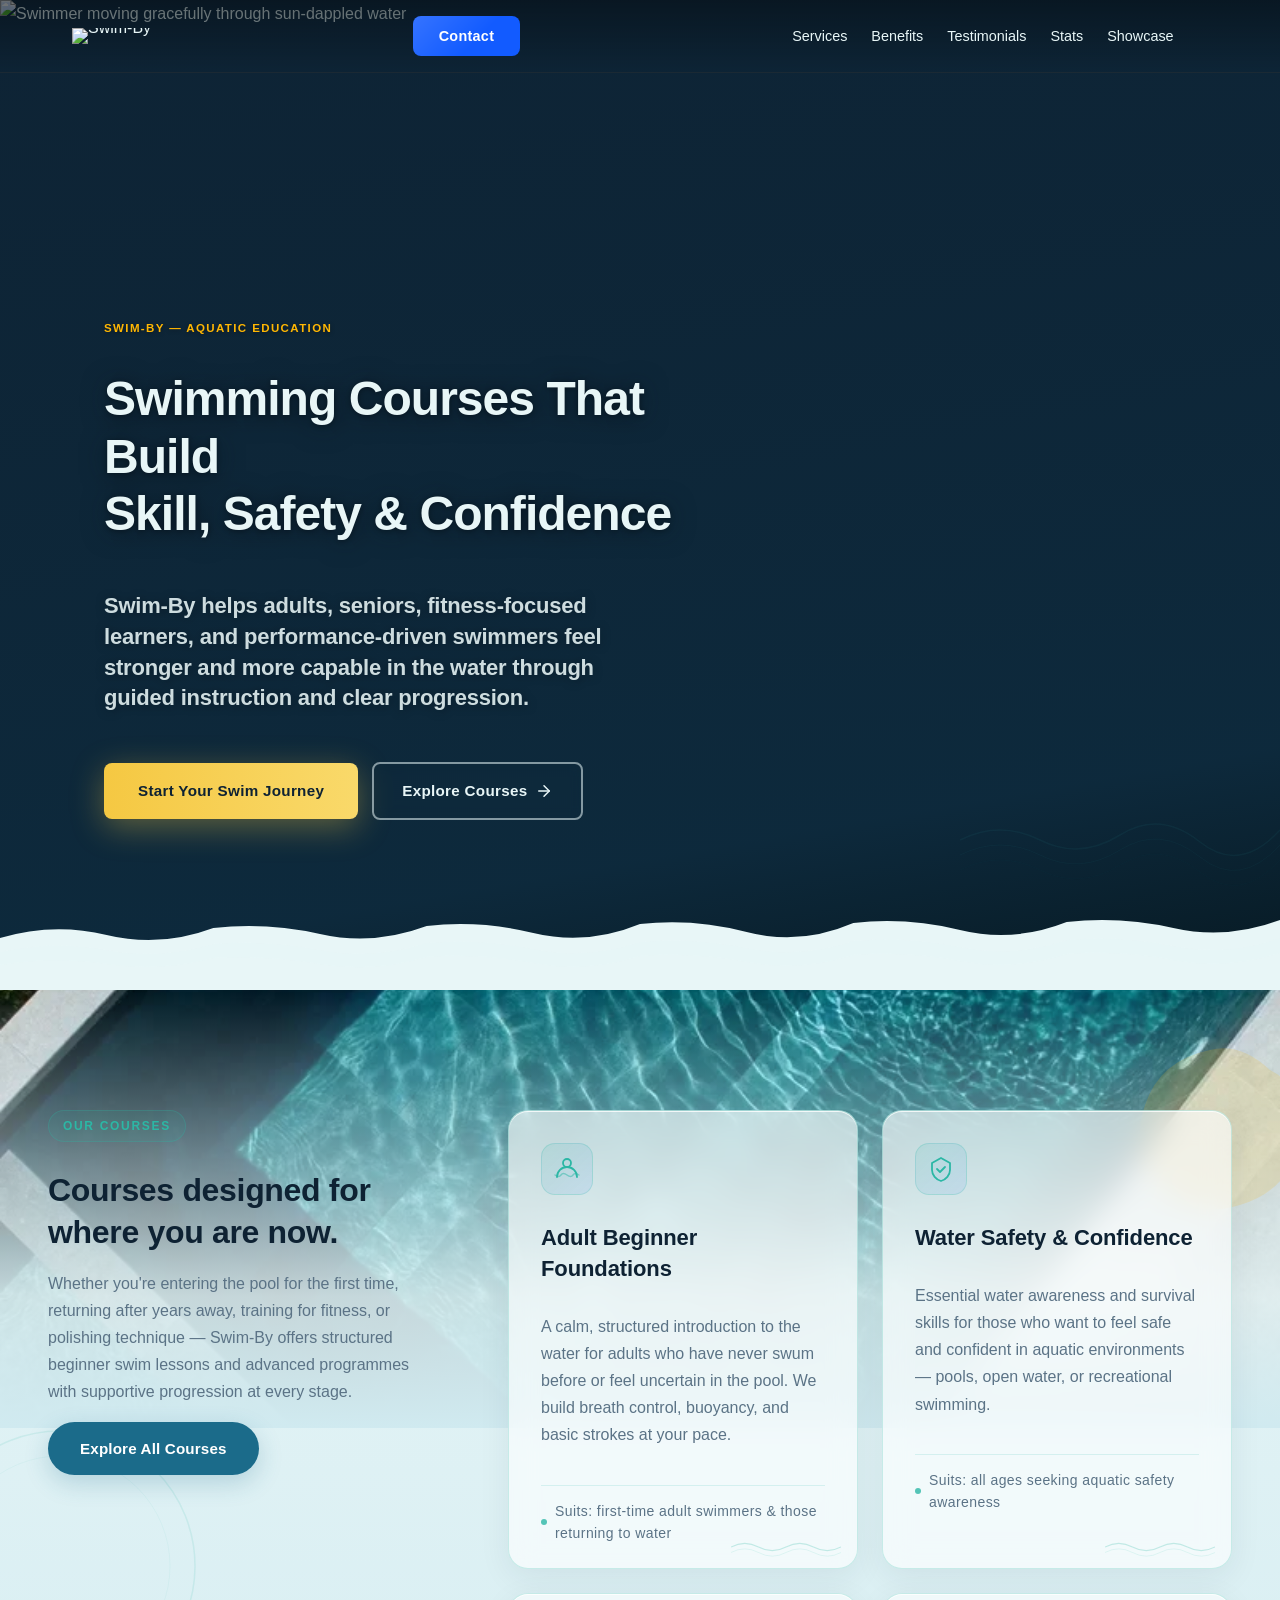
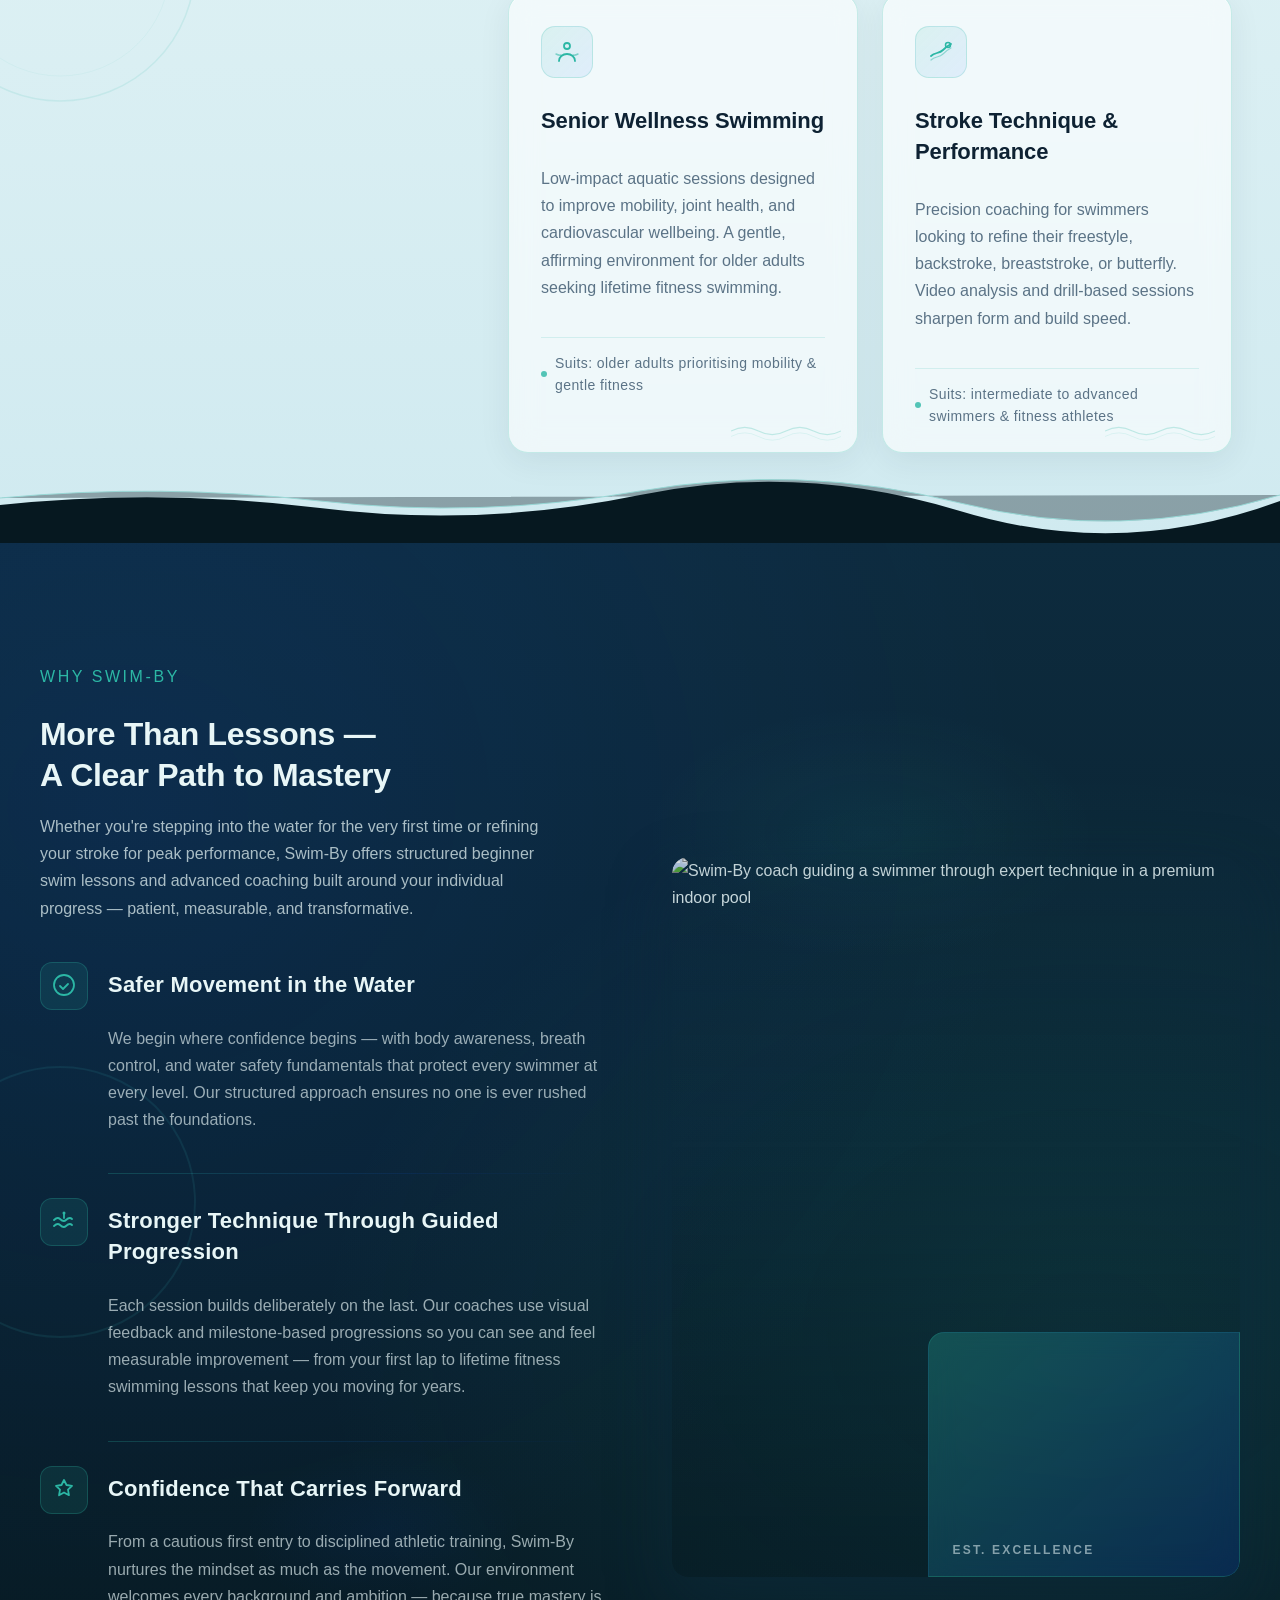
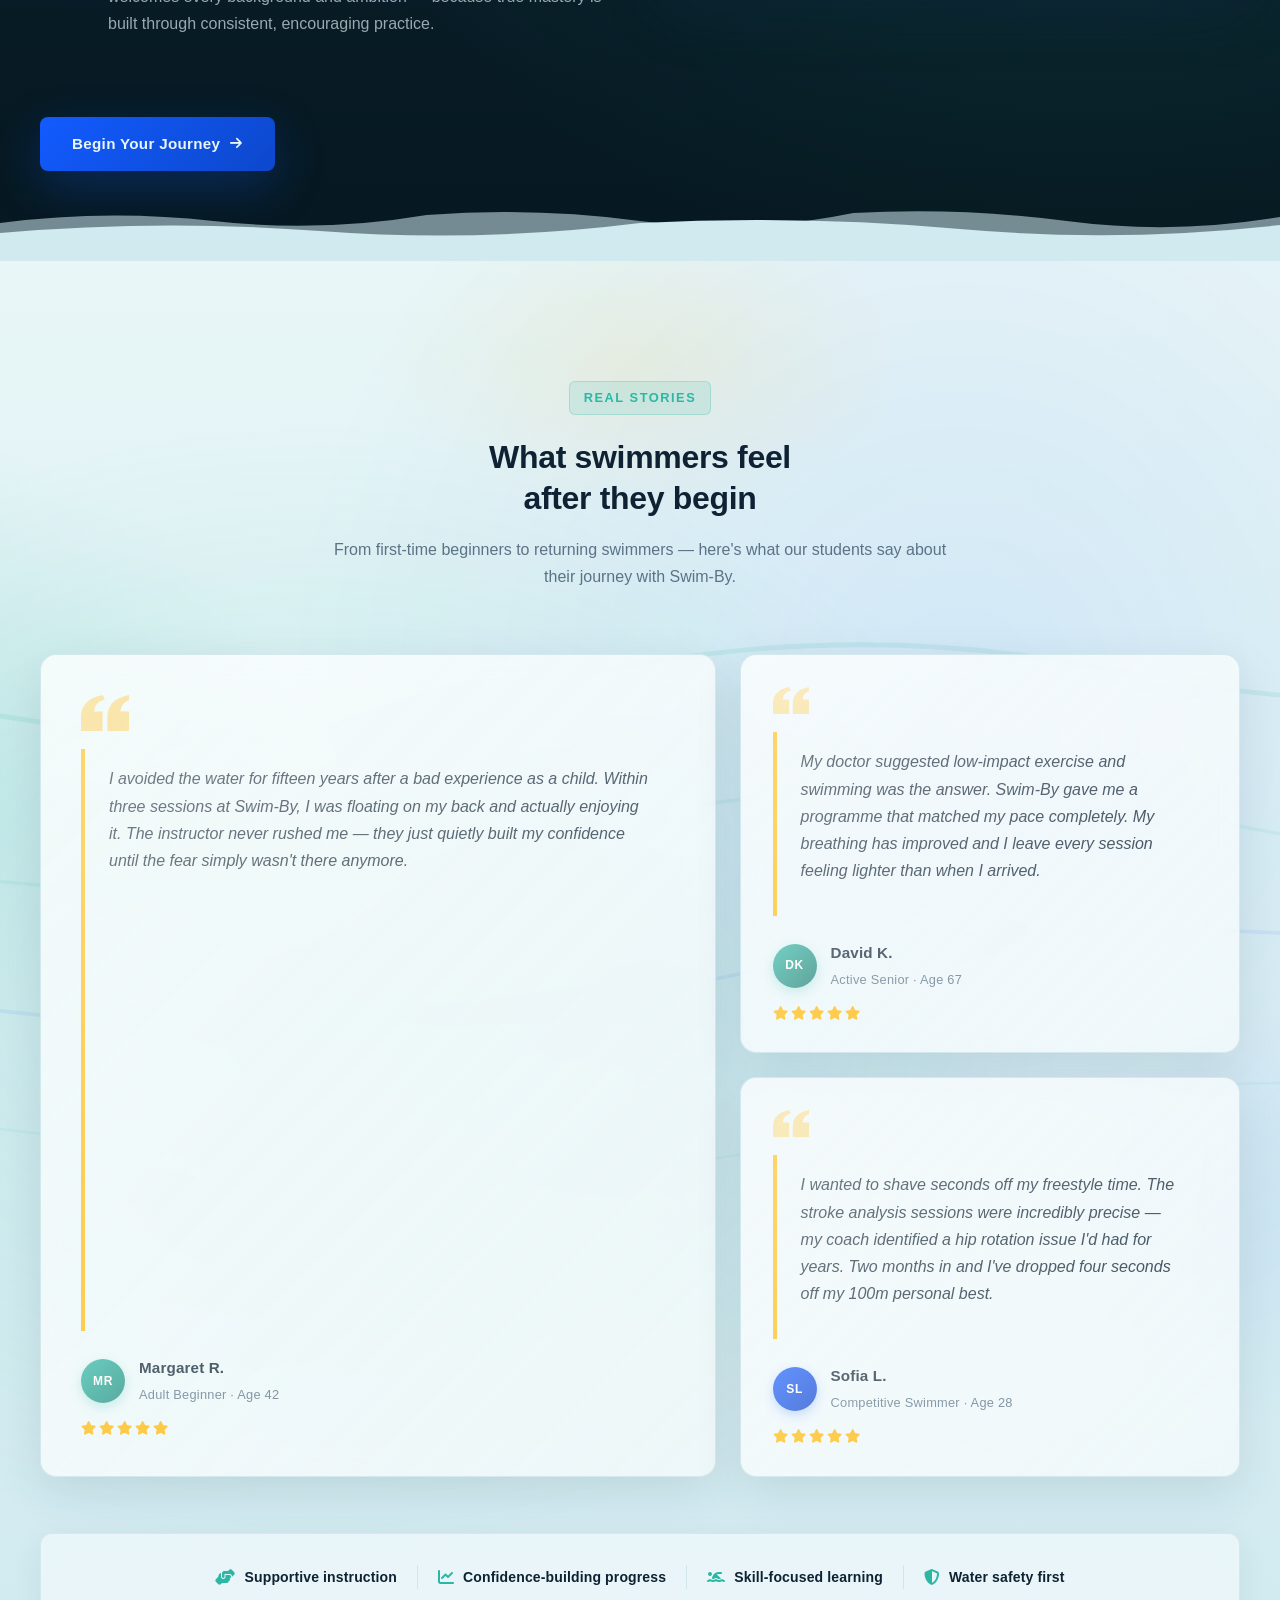
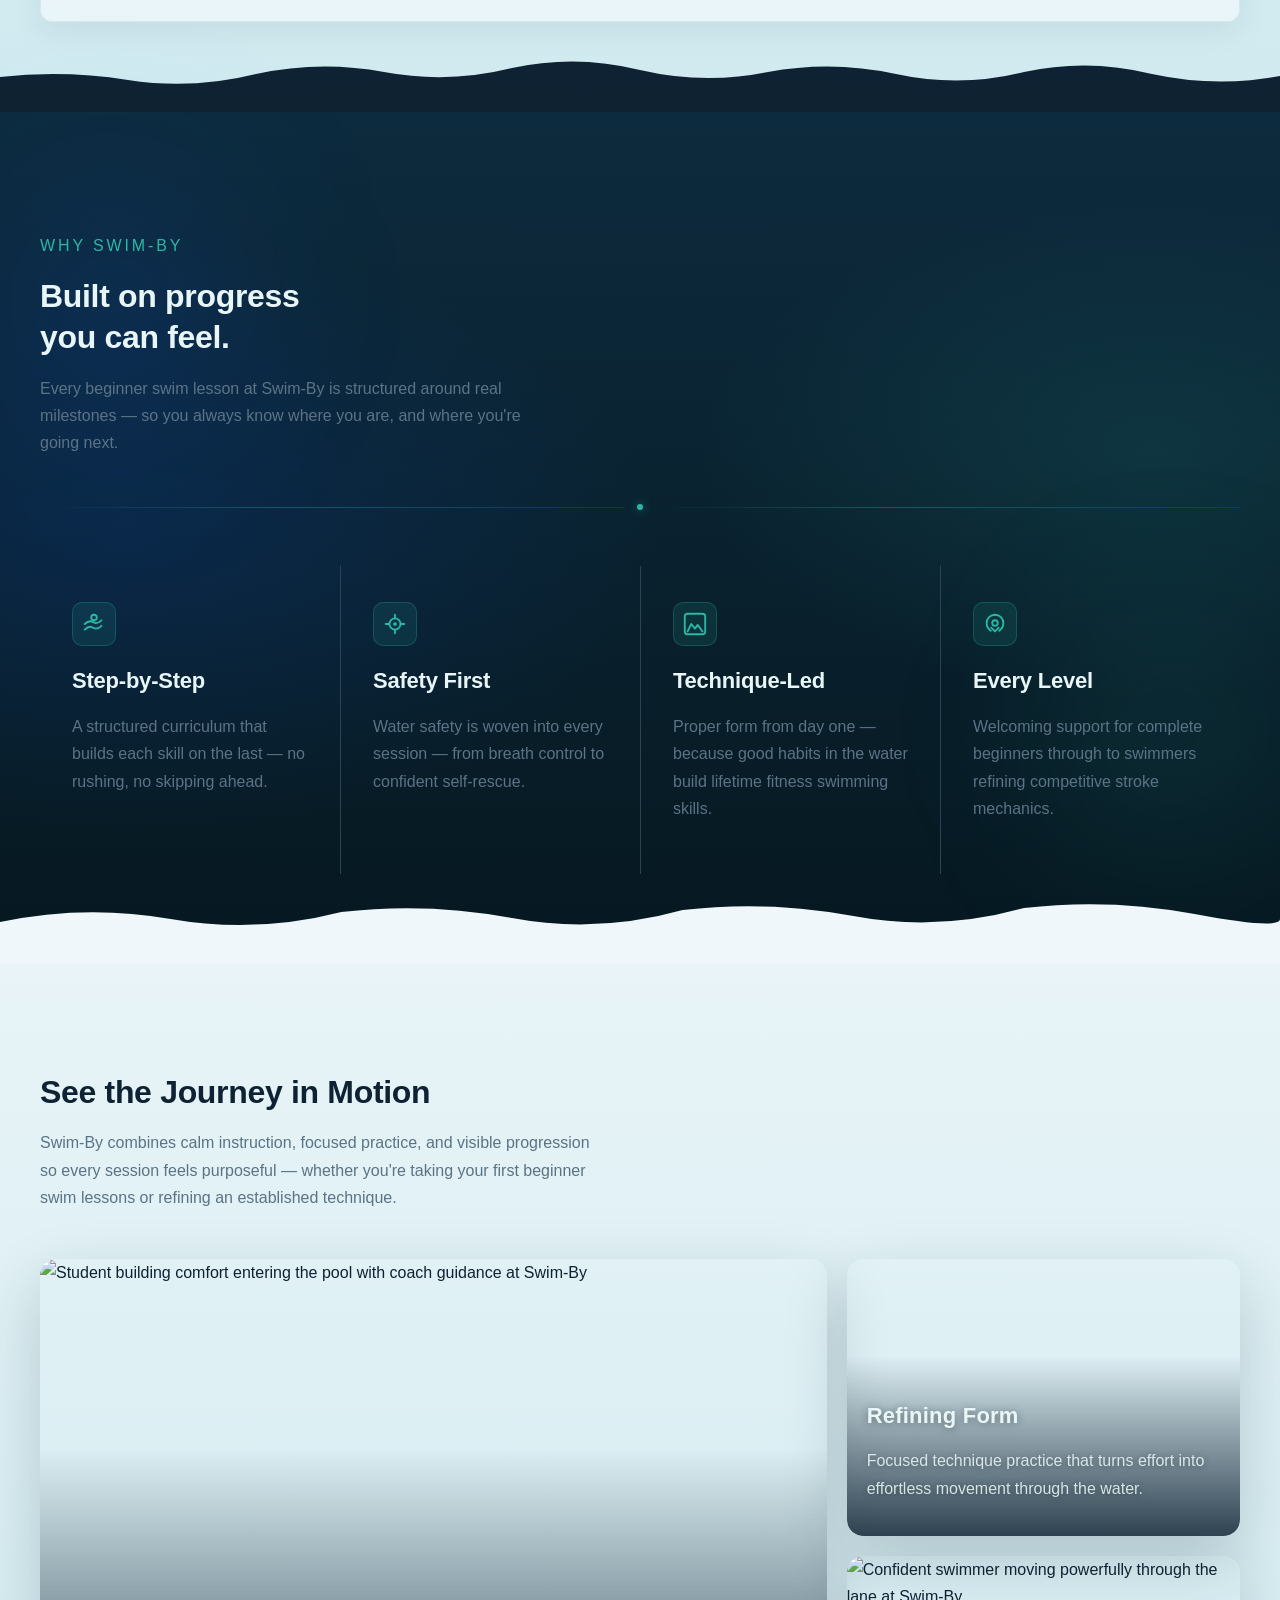
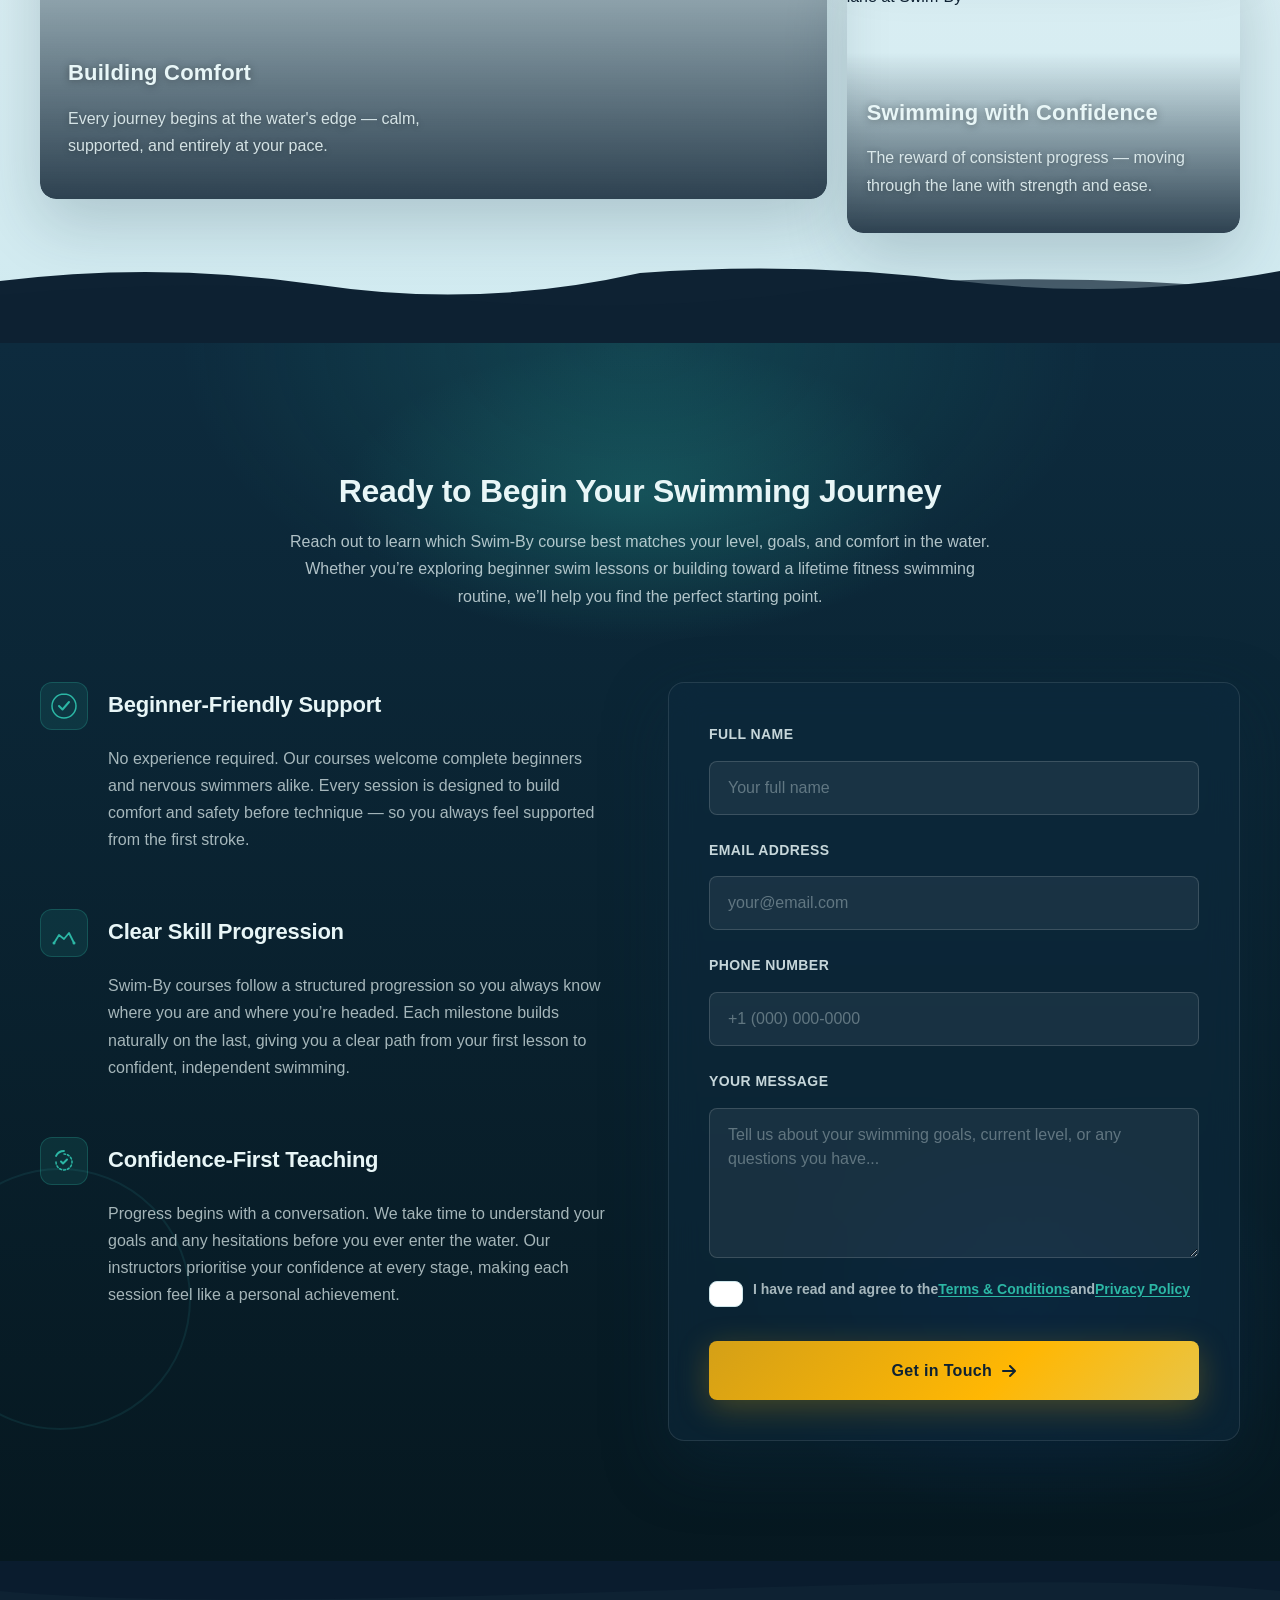
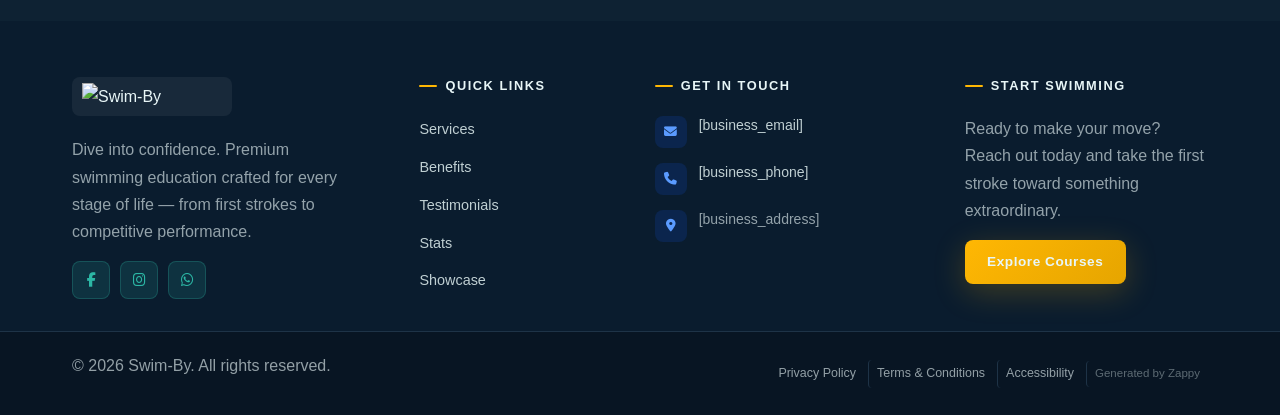
==== commit 67c1cbf5: "Background sync: Progressive GitHub Sync" ====
--- a/public/index.html
+++ b/public/index.html
@@ -1 +1 @@
-<!doctype html><html dir="ltr" lang="en"><head><meta charset="UTF-8"><meta content="width=device-width,initial-scale=1" name="viewport"><meta content="index, follow" name="robots"><title>beginner swim lessons — Swim-By</title><meta content="A swimming courses business focused on teaching swimming skills. The brand centers around aquatic education, likely emphasizing safety, skill development, and c" name="description"><meta content="beginner swim lessons, lifetime fitness swimming lessons, ymca adult swim lessons, free swimming lessons" name="keywords"><link href="/assets/favicon.ico" rel="icon" type="image/x-icon"><link href="/assets/favicon-16x16.png" rel="icon" type="image/png" sizes="16x16"><link href="/assets/favicon-32x32.png" rel="icon" type="image/png" sizes="32x32"><link href="/assets/favicon-48x48.png" rel="icon" type="image/png" sizes="48x48"><link href="/assets/favicon-192x192.png" rel="icon" type="image/png" sizes="192x192"><link href="/assets/favicon-512x512.png" rel="icon" type="image/png" sizes="512x512"><link href="/assets/apple-touch-icon.png" rel="apple-touch-icon"><script>!function(){"use strict";var t="6c2d6ef0-5509-44b9-afb7-56d4ec0d98e9",e="https://qaapi.zappy5.com/api/analytics/track",a=18e5,n=2592e6,o=!0,i=!0,r=!0;var s=function(){var e="zappy_visitor_"+t,a=null;try{if(a=localStorage.getItem(e)){var o=JSON.parse(a),i=Date.now();if(i-o.created<n)return o.lastSeen=i,localStorage.setItem(e,JSON.stringify(o)),o.id}}catch(t){console.warn("Zappy Analytics: LocalStorage not available")}var r="zv_"+Date.now()+"_"+Math.random().toString(36).substr(2,9);try{localStorage.setItem(e,JSON.stringify({id:r,created:Date.now(),lastSeen:Date.now()}))}catch(t){}return r}(),c=function(){var e="zappy_session_"+t,n=null;try{if(n=sessionStorage.getItem(e)){var o=JSON.parse(n),i=Date.now();if(i-o.timestamp<a)return o.timestamp=i,sessionStorage.setItem(e,JSON.stringify(o)),o.id}}catch(t){console.warn("Zappy Analytics: SessionStorage not available")}var r="zs_"+Date.now()+"_"+Math.random().toString(36).substr(2,9);try{sessionStorage.setItem(e,JSON.stringify({id:r,timestamp:Date.now()}))}catch(t){}return r}();function l(a,n){n=n||{};var o={website_id:t,event_type:a,page_path:window.location.pathname,referrer:document.referrer||"direct",visitor_id:s,session_id:c,metadata:n};if(navigator.sendBeacon){var i=new Blob([JSON.stringify(o)],{type:"application/json"});navigator.sendBeacon(e,i)}else fetch(e,{method:"POST",headers:{"Content-Type":"application/json"},body:JSON.stringify(o),keepalive:!0}).catch(function(t){console.warn("Zappy Analytics: Failed to track event",t)})}o&&l("pageview",{title:document.title,url:window.location.href}),i&&document.addEventListener("click",function(t){var e=t.target;if("BUTTON"===e.tagName||e.closest("button")){var a="BUTTON"===e.tagName?e:e.closest("button");l("click",{element:"button",text:a.textContent.trim().substring(0,100),id:a.id||null,class:a.className||null})}else if("A"===e.tagName||e.closest("a")){var n="A"===e.tagName?e:e.closest("a");l("navigation",{element:"link",text:n.textContent.trim().substring(0,100),href:n.href,external:n.hostname!==window.location.hostname})}},!0),r&&document.addEventListener("submit",function(t){var e=t.target;l("form_submit",{form_id:e.id||null,form_name:e.name||null,form_action:e.action||null,form_method:e.method||"GET"})},!0);var d=Date.now();window.addEventListener("beforeunload",function(){l("page_unload",{time_on_page:Math.floor((Date.now()-d)/1e3),page_path:window.location.pathname})}),window.zappyAnalytics={track:l,getVisitorId:function(){return s},getSessionId:function(){return c}}}()</script><meta content="beginner swim lessons — Swim-By" property="og:title"><meta content="A swimming courses business focused on teaching swimming skills. The brand centers around aquatic education, likely emphasizing safety, skill development, and c" property="og:description"><meta content="summary_large_image" name="twitter:card"><meta content="beginner swim lessons — Swim-By" name="twitter:title"><meta content="A swimming courses business focused on teaching swimming skills. The brand centers around aquatic education, likely emphasizing safety, skill development, and c" name="twitter:description"><meta content="website" property="og:type"><meta content="en_US" property="og:locale"><link href="https://cdnjs.cloudflare.com/ajax/libs/font-awesome/6.4.0/css/all.min.css" rel="stylesheet"><link href="/assets/favicon.ico" rel="icon" type="image/x-icon"><link href="/assets/favicon-16x16.png" rel="icon" type="image/png" sizes="16x16"><link href="/assets/favicon-32x32.png" rel="icon" type="image/png" sizes="32x32"><link href="/assets/favicon-48x48.png" rel="icon" type="image/png" sizes="48x48"><link href="/assets/favicon-192x192.png" rel="icon" type="image/png" sizes="192x192"><link href="/assets/favicon-512x512.png" rel="icon" type="image/png" sizes="512x512"><link href="/assets/apple-touch-icon.png" rel="apple-touch-icon"><link href="https://cdn.jsdelivr.net/npm/vanilla-cookieconsent@3/dist/cookieconsent.css" rel="stylesheet"><script src="https://cdn.jsdelivr.net/npm/vanilla-cookieconsent@3/dist/cookieconsent.umd.js"></script><script src="https://cdn.jsdelivr.net/gh/mickidum/acc_toolbar/acctoolbar/acctoolbar.min.js"></script><link href="/styles.css" rel="stylesheet"><style id="zappy-dropdown-submenu-styles">#navMenu li:has(.sub-menu),.nav-menu li:has(.sub-menu),.navbar li:has(.sub-menu),nav li:has(.sub-menu){position:relative}#navMenu .sub-menu,.nav-menu .sub-menu,.navbar .sub-menu,nav .sub-menu{display:block!important;position:absolute!important;top:100%;left:0;min-width:220px;background:#fff;border-radius:8px;box-shadow:0 8px 25px rgba(0,0,0,.15);padding:8px 0;opacity:0;visibility:hidden;transform:translateY(10px);transition:all .3s ease;z-index:1000;list-style:none;pointer-events:none}#navMenu li:hover>.sub-menu,.nav-menu li:hover>.sub-menu,.navbar li:hover>.sub-menu,nav li:hover>.sub-menu{opacity:1!important;visibility:visible!important;transform:translateY(0)!important;pointer-events:auto!important}.sub-menu li{list-style:none;margin:0;padding:0}.sub-menu a{display:block!important;padding:10px 16px!important;color:var(--text-dark,#333)!important;font-weight:500;text-decoration:none;white-space:nowrap;transition:background-color .2s}.sub-menu .zappy-nav-child>a{padding-left:28px!important;font-size:.9em!important;opacity:.85!important}[dir=rtl] .sub-menu .zappy-nav-child>a,html[lang=ar] .sub-menu .zappy-nav-child>a,html[lang=he] .sub-menu .zappy-nav-child>a{padding-left:10px!important;padding-right:28px!important}.sub-menu .zappy-nav-parent>a{font-weight:600!important}.sub-menu a:hover{background-color:#f5f5f5}[dir=rtl] .nav-menu .sub-menu,[dir=rtl] .navbar .sub-menu,[dir=rtl] nav .sub-menu,html[lang=ar] .nav-menu .sub-menu,html[lang=ar] .navbar .sub-menu,html[lang=ar] nav .sub-menu,html[lang=he] .nav-menu .sub-menu,html[lang=he] .navbar .sub-menu,html[lang=he] nav .sub-menu{left:auto!important;right:0!important}.sub-menu:empty,.sub-menu:not(:has(li)):not(:has(> a)),.sub-menu:not(:has(li:not(.zappy-hidden-menu-item))):not(:has(> a)){display:none!important;opacity:0!important;visibility:hidden!important;pointer-events:none!important}li:has(.menu-group-title):hover>.sub-menu{opacity:1!important;visibility:visible!important;transform:translateY(0)!important;pointer-events:auto!important}#navMenu>li>.menu-group-title,.nav-menu>li>.menu-group-title{display:inline-block;padding:.5rem 1rem;cursor:default;user-select:none}@media (max-width:768px){#navMenu .sub-menu,.nav-menu .sub-menu,.navbar .sub-menu,nav .sub-menu{position:static!important;transform:none!important;box-shadow:none!important;background:0 0!important;max-height:0;overflow:hidden;opacity:0;visibility:hidden;transition:max-height .3s ease,opacity .3s ease;padding:0!important;border-radius:0!important}#navMenu .sub-menu.mobile-expanded,.nav-menu .sub-menu.mobile-expanded,.navbar .sub-menu.mobile-expanded{max-height:none!important;overflow-y:visible!important;opacity:1!important;visibility:visible!important;padding:8px 0 8px 16px!important}[dir=rtl] .sub-menu.mobile-expanded,html[lang=he] .sub-menu.mobile-expanded{padding:8px 16px 8px 0!important}#navMenu li:hover>.sub-menu,.nav-menu li:hover>.sub-menu,.navbar li:hover>.sub-menu,nav li:hover>.sub-menu{opacity:0;visibility:hidden;pointer-events:none}#navMenu li>.sub-menu.mobile-expanded,.nav-menu li>.sub-menu.mobile-expanded,.navbar li>.sub-menu.mobile-expanded,nav li>.sub-menu.mobile-expanded{opacity:1!important;visibility:visible!important;pointer-events:auto!important}#navMenu li:has(.sub-menu),.nav-menu li:has(.sub-menu),.navbar li:has(.sub-menu),nav li:has(.sub-menu){display:flex!important;flex-wrap:wrap!important;align-items:center!important;position:relative!important;min-height:44px!important}#navMenu li:has(.sub-menu)>a,.nav-menu li:has(.sub-menu)>a,.navbar li:has(.sub-menu)>a,nav li:has(.sub-menu)>a{flex:1!important;min-width:0!important}#navMenu li:has(.sub-menu)>.menu-group-title,.nav-menu li:has(.sub-menu)>.menu-group-title,.navbar li:has(.sub-menu)>.menu-group-title,nav li:has(.sub-menu)>.menu-group-title{flex:1!important;min-width:0!important;padding:0!important;line-height:inherit!important}#navMenu li:has(.sub-menu)>.sub-menu,.nav-menu li:has(.sub-menu)>.sub-menu,.navbar li:has(.sub-menu)>.sub-menu,nav li:has(.sub-menu)>.sub-menu{flex-basis:100%!important;width:100%!important}#navMenu li:has(.sub-menu)>a [class*=arrow],#navMenu li:has(.sub-menu)>a [class*=chevron],.nav-menu li:has(.sub-menu)>a .fa-angle-down,.nav-menu li:has(.sub-menu)>a .fa-chevron-down,.nav-menu li:has(.sub-menu)>a [class*=arrow],.nav-menu li:has(.sub-menu)>a [class*=chevron],nav li:has(.sub-menu)>a [class*=arrow],nav li:has(.sub-menu)>a [class*=chevron]{display:none!important;visibility:hidden!important}.mobile-submenu-toggle{display:flex!important;align-items:center!important;justify-content:center!important;width:44px!important;height:auto!important;background:0 0!important;border:none!important;cursor:pointer!important;color:var(--text-light)!important;position:static!important;flex-shrink:0!important;align-self:stretch!important;z-index:2!important;padding:0!important;margin:0!important}.mobile-submenu-toggle::after{content:''!important;width:0!important;height:0!important;border-left:6px solid transparent!important;border-right:6px solid transparent!important;border-top:7px solid currentColor!important;transition:transform .3s ease!important}.mobile-submenu-toggle.expanded::after{transform:rotate(180deg)!important}.sub-menu a{padding:10px 0!important;display:block!important;color:var(--text-light)!important;white-space:normal!important}.sub-menu .zappy-nav-child>a{padding-left:28px!important;font-size:.9em!important;opacity:.85!important}[dir=rtl] .sub-menu .zappy-nav-child>a,html[lang=ar] .sub-menu .zappy-nav-child>a,html[lang=he] .sub-menu .zappy-nav-child>a{padding-left:0!important;padding-right:28px!important}.sub-menu .zappy-nav-parent>a{font-weight:600!important}#navMenu.active,.nav-menu.active{max-width:100vw!important;overflow-x:hidden!important;box-sizing:border-box!important}.navbar .sub-menu li a,.zappy-products-dropdown .sub-menu a,nav.navbar .sub-menu li a{color:var(--text-light)!important}}@media (min-width:769px){.mobile-submenu-toggle{display:none!important}}</style><style id="mobile-lang-menu-deployed-css">@media (max-width:768px){.lang-switcher,.nav-container .lang-switcher,.nav-cta-container .lang-switcher,.nav-ecommerce-icons .lang-switcher,.nav-icons-left .lang-switcher,.navbar .lang-switcher,.navbar .nav-cta-container .lang-switcher{display:none!important}.mobile-lang-menu{width:100%;border-top:1px solid rgba(128,128,128,.2);padding:8px 0 0 0;margin-top:8px}.mobile-lang-toggle{display:flex!important;align-items:center;justify-content:space-between;width:100%;padding:12px 16px;background:0 0;border:none;cursor:pointer;font-size:15px;color:inherit;font-family:inherit}.mobile-lang-toggle::after{content:'';display:inline-block;width:8px;height:8px;border-right:2px solid currentColor;border-bottom:2px solid currentColor;transform:rotate(45deg);transition:transform .3s ease;margin-left:8px}.mobile-lang-toggle.expanded::after{transform:rotate(-135deg)}.mobile-lang-options{max-height:0;overflow:hidden;transition:max-height .3s ease}.mobile-lang-options.expanded{max-height:300px}.mobile-lang-option{display:flex!important;align-items:center;gap:10px;padding:10px 24px;text-decoration:none;color:inherit;font-size:14px;font-family:inherit}.mobile-lang-option:hover{background:rgba(128,128,128,.1)}.mobile-lang-option.active{font-weight:600;opacity:.7;pointer-events:none}.mobile-lang-option img{width:20px;height:20px;border-radius:50%}}@media (min-width:769px){.mobile-lang-menu{display:none!important}}</style><style id="zappy-widget-visibility">#mic-access-tool-box,#mic-access-tool-general-button,#mic-init-access-tool #mic-access-tool-box,#mic-init-access-tool #mic-access-tool-general-button,#mic-init-access-tool .mic-access-tool-general-button,._access-icon,._access-menu,.mic-access-tool-box,.mic-access-tool-general-button,div[id*=mic-access-tool-box]{display:none!important;visibility:hidden!important;opacity:0!important;pointer-events:none!important}</style></head><body><nav class="navbar"><button class="mobile-toggle" aria-label="Menu" id="mobileToggle"><svg viewBox="0 0 24 24" fill="none" height="24" width="24" class="hamburger-icon"><path d="M3 12h18M3 6h18M3 18h18" stroke="currentColor" stroke-width="2" stroke-linecap="round"></path></svg><svg viewBox="0 0 24 24" fill="none" height="24" width="24" class="close-icon" style="display:none"><path d="M18 6L6 18M6 6l12 12" stroke="currentColor" stroke-width="2" stroke-linecap="round"></path></svg></button><button class="phone-header-btn" aria-label="Call" data-phone="+1-800-SWIM-NOW"><svg viewBox="0 0 24 24" fill="currentColor" height="20" width="20"><path d="M22 16.92v3a2 2 0 0 1-2.18 2 19.79 19.79 0 0 1-8.63-3.07 19.5 19.5 0 0 1-6-6 19.79 19.79 0 0 1-3.07-8.67A2 2 0 0 1 4.11 2h3a2 2 0 0 1 2 1.72 12.84 12.84 0 0 0 .7 2.81 2 2 0 0 1-.45 2.11L8.09 9.91a16 16 0 0 0 6 6l1.27-1.27a2 2 0 0 1 2.11-.45 12.84 12.84 0 0 0 2.81.7A2 2 0 0 1 22 16.92z"></path></svg></button><div class="nav-container"><div class="nav-brand"><a href="/" class="logo-link"><img alt="Swim-By" src="/assets/swim-by-sports-fitness-education-logo.webp" class="logo"></a></div><ul class="nav-menu" id="navMenu"><li><a href="#services">Services</a></li><li><a href="#benefits">Benefits</a></li><li><a href="#testimonials">Testimonials</a></li><li><a href="#stats">Stats</a></li><li><a href="#showcase">Showcase</a></li></ul><div class="nav-cta-container"><a href="#contact" class="nav-cta-btn">Contact</a></div></div></nav><script>window.addEventListener("load",function(){const e=document.querySelector(".navbar, nav, header");if(!e)return void console.log("[Navbar] Navbar element not found");let t=document.getElementById("mobileToggle")||document.querySelector(".mobile-toggle")||document.querySelector(".hamburger")||document.querySelector(".hamburger-menu")||document.querySelector(".menu-toggle")||document.querySelector(".burger-menu")||document.querySelector('[aria-label="Menu"]')||document.querySelector('[aria-label="תפריט"]');const o=document.querySelector(".phone-header-btn"),n=window.getComputedStyle(e);let r=n.backgroundColor;if(console.log("[Navbar] Initial navbar background:",r),"transparent"===r||"rgba(0, 0, 0, 0)"===r||r.startsWith("rgba")&&r.includes(", 0)")){const e=n.backgroundImage;if(e&&"none"!==e)console.log("[Navbar] Navbar has background image/gradient, using dark text"),r="rgb(240, 240, 240)";else{const e=window.getComputedStyle(document.body).backgroundColor;console.log("[Navbar] Navbar transparent, using body background:",e),r=e}}const i=r.match(/\d+/g);if(i&&i.length>=3){const e=(.299*parseInt(i[0])+.587*parseInt(i[1])+.114*parseInt(i[2]))/255;console.log("[Navbar] Mobile button colors preserved from Claude CSS (luminance:",e.toFixed(2)+")");const n=document.createElement("style");n.id="zappy-mobile-nav-fix";document.documentElement.lang;document.documentElement.dir,n.textContent='\n        /* Hide mobile buttons on desktop, show only on mobile */\n        @media (min-width: 769px) {\n          .mobile-toggle,\n          .phone-header-btn {\n            display: none !important;\n          }\n        }\n        \n        /* Show and position mobile buttons correctly on mobile */\n        @media (max-width: 768px) {\n          .mobile-toggle,\n          .phone-header-btn {\n            position: absolute !important;\n            top: 50% !important;\n            transform: translateY(-50%) !important;\n            z-index: 1001 !important;\n            display: flex !important;\n            align-items: center !important;\n            justify-content: center !important;\n            width: 36px !important;\n            height: 36px !important;\n            border-radius: 50% !important;\n            border: none !important;\n            cursor: pointer !important;\n            padding: 6px !important;\n            background: none !important;\n            color: var(--nav-text, var(--text-light)) !important;\n          }\n          \n          /* LTR positioning (default): hamburger LEFT, phone RIGHT */\n          html:not([dir="rtl"]):not([lang="he"]):not([lang="ar"]) .mobile-toggle,\n          html[dir="ltr"] .mobile-toggle {\n            left: 12px !important;\n            right: auto !important;\n          }\n          html:not([dir="rtl"]):not([lang="he"]):not([lang="ar"]) .phone-header-btn,\n          html[dir="ltr"] .phone-header-btn {\n            right: 12px !important;\n            left: auto !important;\n          }\n          \n          /* RTL positioning: hamburger RIGHT, phone LEFT */\n          html[dir="rtl"] .mobile-toggle,\n          html[lang="he"] .mobile-toggle,\n          html[lang="ar"] .mobile-toggle {\n            right: 12px !important;\n            left: auto !important;\n          }\n          html[dir="rtl"] .phone-header-btn,\n          html[lang="he"] .phone-header-btn,\n          html[lang="ar"] .phone-header-btn {\n            left: 12px !important;\n            right: auto !important;\n          }\n          \n          /* CRITICAL: Ensure nav-container has min-height on mobile */\n          /* All children are positioned absolutely/fixed on mobile, so height:auto collapses to 0 */\n          .nav-container {\n            min-height: 70px !important;\n            position: relative !important;\n          }\n          \n          /* Ensure SVG icons are properly sized and inherit color */\n          .mobile-toggle svg,\n          .phone-header-btn svg {\n            width: 24px !important;\n            height: 24px !important;\n            /* Don\'t force display - let JavaScript control hamburger/close toggle */\n          }\n          \n          /* Reset nav-cta-container on mobile - remove desktop box-shadow/padding */\n          /* that creates a visible ghost box when CTA button is hidden */\n          .nav-cta-container {\n            box-shadow: none !important;\n            padding: 0 !important;\n          }\n          \n          /* Hide nav-cta-container entirely on mobile when there\'s no lang-switcher */\n          /* (only the CTA button is inside, and it\'s hidden on mobile) */\n          .nav-cta-container:not(:has(.lang-switcher)) {\n            display: none !important;\n          }\n          \n          /* CRITICAL: Prevent hero image fade gradient from bleeding over headline text */\n          /* The .image-fade-gradient has bottom: -30px (extends below parent) */\n          /* On mobile stacked layout, this overlaps the h1 text below the image */\n          .hero-image-column {\n            overflow: hidden !important;\n          }\n          .image-fade-gradient {\n            bottom: 0 !important;\n          }\n          \n          /* Hide desktop language switcher on mobile - hamburger menu handles it */\n          /* High specificity to override stored CSS */\n          .lang-switcher,\n          .nav-cta-container .lang-switcher,\n          .nav-container .lang-switcher,\n          .navbar .lang-switcher,\n          .navbar .nav-cta-container .lang-switcher {\n            display: none !important;\n          }\n        }\n      ';const r=document.getElementById("zappy-mobile-nav-fix");r&&r.remove(),document.head.appendChild(n),console.log("[Navbar] Critical CSS injected for mobile nav positioning");const l=window.innerWidth<=768;if(t){const e=t.querySelector(".hamburger-icon"),o=t.querySelector(".close-icon");e&&(e.style.setProperty("width","24px","important"),e.style.setProperty("height","24px","important"),e.style.setProperty("display","block","important")),o&&(o.style.setProperty("width","24px","important"),o.style.setProperty("height","24px","important"),o.style.setProperty("display","none","important")),l?(t.style.setProperty("position","absolute","important"),t.style.setProperty("top","50%","important"),t.style.setProperty("transform","translateY(-50%)","important"),t.style.setProperty("z-index","1001","important"),t.style.removeProperty("left"),t.style.removeProperty("right"),console.log("[Navbar] Mobile toggle positioning applied (mobile viewport)")):(t.style.removeProperty("position"),t.style.removeProperty("top"),t.style.removeProperty("transform"),t.style.removeProperty("z-index"),t.style.removeProperty("left"),t.style.removeProperty("right"),console.log("[Navbar] Desktop viewport - cleared mobile toggle inline positioning"))}if(o){const e=o.querySelector("svg");e&&(e.style.width="24px",e.style.height="24px",e.setAttribute("width","24"),e.setAttribute("height","24")),l?(o.style.setProperty("position","absolute","important"),o.style.setProperty("top","50%","important"),o.style.setProperty("transform","translateY(-50%)","important"),o.style.setProperty("z-index","1001","important"),o.style.removeProperty("left"),o.style.removeProperty("right"),console.log("[Navbar] Phone button positioning applied (mobile viewport)")):(o.style.removeProperty("position"),o.style.removeProperty("top"),o.style.removeProperty("transform"),o.style.removeProperty("z-index"),o.style.removeProperty("left"),o.style.removeProperty("right"),console.log("[Navbar] Desktop viewport - cleared phone button inline positioning"))}}else console.log("[Navbar] Could not parse background color:",r);t=document.getElementById("mobileToggle")||document.querySelector(".mobile-toggle")||document.querySelector(".hamburger")||document.querySelector(".hamburger-menu")||document.querySelector(".menu-toggle")||document.querySelector(".burger-menu")||document.querySelector('[aria-label="Menu"]')||document.querySelector('[aria-label="תפריט"]');const l=document.getElementById("navMenu")||document.querySelector(".nav-menu")||document.querySelector(".nav-links")||document.querySelector("nav ul:not(.submenu)");if(!t||!l)return void console.log("[Navbar] Mobile toggle or menu not found:",{toggle:!!t,menu:!!l});l.id||(l.id="navMenu"),console.log("[Navbar] Initializing mobile menu...");const a=t.cloneNode(!0);t.parentNode.replaceChild(a,t),a.addEventListener("click",function(e){e.preventDefault(),e.stopPropagation();const t=this.querySelector(".hamburger-icon"),o=this.querySelector(".close-icon");l.classList.contains("active")?(l.classList.remove("active"),t&&t.style.setProperty("display","block","important"),o&&o.style.setProperty("display","none","important"),document.body.style.overflow="",console.log("[Navbar] Menu closed")):(l.classList.add("active"),t&&t.style.setProperty("display","none","important"),o&&o.style.setProperty("display","block","important"),document.body.style.overflow="hidden",console.log("[Navbar] Menu opened"))}),l.querySelectorAll("a").forEach(function(e){e.addEventListener("click",function(){if("#"===this.getAttribute("href"))return;const e=a.querySelector(".hamburger-icon"),t=a.querySelector(".close-icon");l.classList.remove("active"),e&&e.style.setProperty("display","block","important"),t&&t.style.setProperty("display","none","important"),document.body.style.overflow="",console.log("[Navbar] Menu closed (link clicked)")})});var s=l.querySelectorAll(".dropdown-toggle");s.forEach(function(e){e.addEventListener("click",function(e){e.preventDefault(),e.stopPropagation();var t=this.closest(".nav-dropdown");t&&(t.parentNode.querySelectorAll(".nav-dropdown.open").forEach(function(e){e!==t&&e.classList.remove("open")}),t.classList.toggle("open"),console.log("[Navbar] Dropdown toggled:",t.classList.contains("open")?"open":"closed"))})}),document.addEventListener("click",function(e){e.target.closest(".nav-dropdown")||document.querySelectorAll(".nav-dropdown.open").forEach(function(e){e.classList.remove("open")})}),console.log("[Navbar] Dropdown handlers initialized for "+s.length+" dropdowns"),o&&o.addEventListener("click",function(){const e=document.querySelectorAll('a[href^="tel:"]'),t=e.length>0?e[0].getAttribute("href").replace("tel:",""):"[business_phone]";window.location.href="tel:"+t,console.log("[Navbar] Phone button clicked")}),console.log("[Navbar] Mobile menu initialized successfully");const p=function(){const e=document.querySelector(".whatsapp-float");e&&(window.innerWidth>=769?(e.style.setProperty("display","none","important"),e.style.setProperty("visibility","hidden","important"),e.style.setProperty("opacity","0","important"),e.style.setProperty("pointer-events","none","important"),console.log("[WhatsApp] Button hidden on desktop")):(e.style.removeProperty("display"),e.style.removeProperty("visibility"),e.style.removeProperty("opacity"),e.style.removeProperty("pointer-events"),console.log("[WhatsApp] Button visible on mobile")))};let c;p(),window.addEventListener("resize",function(){clearTimeout(c),c=setTimeout(p,100)})})</script><main><section class="home-hero-section" data-layout-spec="Home-hero" data-hero-type="fullscreen-scrim"><div class="home-hero-bg"><img alt="Swimmer moving gracefully through sun-dappled water" src="/assets/site-home-hero-image-1.webp" data-context="Cinematic underwater photography of a swimmer moving diagonally through a sun-lit pool, refracted light caustics dancing across the water surface, deep ocean blue water with shafts of golden sunlight piercing through, professional sports photography, ultra high resolution, immersive aquatic atmosphere" data-placeholder="home-hero-image-1" height="700" width="1200" data-hero-bg="true"></div><div class="home-hero-scrim" aria-hidden="true"></div><div class="home-hero-wave-motif" aria-hidden="true"><svg viewBox="0 0 320 120" xmlns="http://www.w3.org/2000/svg" aria-hidden="true" data-no-icon-edit="true" preserveAspectRatio="none"><path d="M0,60 Q40,40 80,60 T160,55 T240,62 T320,50" stroke="#3ABFBF" stroke-width="1.5" fill="none" opacity="0.5"></path><path d="M0,75 Q40,55 80,75 T160,70 T240,77 T320,65" stroke="#3ABFBF" stroke-width="1" fill="none" opacity="0.35"></path><path d="M0,90 Q40,70 80,90 T160,85 T240,92 T320,80" stroke="#3ABFBF" stroke-width="0.75" fill="none" opacity="0.2"></path></svg></div><div class="home-hero-container"><div class="home-hero-content"><span class="home-hero-eyebrow">Swim-By — Aquatic Education</span><h1 class="home-hero-h1">Swimming Courses That Build<br>Skill, Safety &amp; Confidence</h1><h3 class="home-hero-subtitle">Swim-By helps adults, seniors, fitness-focused learners, and performance-driven swimmers feel stronger and more capable in the water through guided instruction and clear progression.</h3><div class="home-hero-cta-group"><a href="#contact" class="home-hero-btn-primary">Start Your Swim Journey</a><a href="#services" class="home-hero-btn-secondary">Explore Courses<svg viewBox="0 0 24 24" xmlns="http://www.w3.org/2000/svg" aria-hidden="true" fill="none" height="18" width="18" data-element-type="icon" data-icon-type="svg" stroke="currentColor" stroke-linecap="round" stroke-linejoin="round" stroke-width="2"><path d="M5 12h14"></path><path d="m12 5 7 7-7 7"></path></svg></a></div></div></div><div class="home-hero-divider-wrapper"><svg viewBox="0 0 1440 90" xmlns="http://www.w3.org/2000/svg" aria-hidden="true" data-no-icon-edit="true" preserveAspectRatio="none"><defs><linearGradient id="causticFade" x1="0" x2="0" y1="0" y2="1"><stop offset="0%" stop-color="#E8F6F7" stop-opacity="0"></stop><stop offset="100%" stop-color="#E8F6F7" stop-opacity="1"></stop></linearGradient></defs><path d="M0,90 L0,38 Q60,22 120,35 T240,28 Q300,22 360,34 T480,26 Q540,20 600,33 T720,24 Q780,18 840,32 T960,23 Q1020,17 1080,30 T1200,22 Q1260,16 1320,28 T1440,20 L1440,90 Z" fill="#E8F6F7"></path><path d="M0,90 L0,52 Q60,40 120,50 T240,44 Q300,40 360,50 T480,43 Q540,38 600,49 T720,42 Q780,37 840,48 T960,41 Q1020,36 1080,47 T1200,40 Q1260,35 1320,46 T1440,38 L1440,90 Z" fill="#E8F6F7" opacity="0.85"></path><path d="M0,90 L0,65 Q60,56 120,64 T240,58 Q300,55 360,64 T480,57 Q540,53 600,63 T720,56 Q780,52 840,62 T960,55 Q1020,51 1080,61 T1200,54 Q1260,50 1320,60 T1440,53 L1440,90 Z" fill="#E8F6F7"></path></svg></div></section><section class="home-services-section" data-layout-spec="Home-services"><div class="home-services-blob-decor" aria-hidden="true"><svg viewBox="0 0 200 200" xmlns="http://www.w3.org/2000/svg" aria-hidden="true" data-no-icon-edit="true"><path d="M44.3,-57.2C56.6,-46.5,65.2,-31.2,68.1,-15.1C71,1,68.2,17.9,60.3,31.6C52.4,45.3,39.4,55.8,24.5,62.1C9.6,68.4,-7.2,70.5,-22.8,65.5C-38.4,60.5,-52.8,48.4,-61.1,33.1C-69.4,17.8,-71.6,-0.7,-66.5,-16.8C-61.4,-32.9,-49,-46.6,-35.3,-57.1C-21.6,-67.6,-6.6,-74.9,7.8,-74.2C22.2,-73.5,32,-67.9,44.3,-57.2Z" fill="#F5C842" opacity="0.15" transform="translate(100 100)"></path></svg></div><div class="home-services-ring-decor" aria-hidden="true"><svg viewBox="0 0 280 280" xmlns="http://www.w3.org/2000/svg" aria-hidden="true" data-no-icon-edit="true"><circle cx="140" cy="140" r="130" fill="none" stroke="#3ABFBF" stroke-width="2" opacity="0.10"></circle></svg></div><div class="home-services-container"><div class="home-services-intro"><span class="home-services-label">Our Courses</span><h2 class="home-services-heading">Courses designed for<br>where you are now.</h2><p class="home-services-intro-text">Whether you're entering the pool for the first time, returning after years away, training for fitness, or polishing technique — Swim-By offers structured beginner swim lessons and advanced programmes with supportive progression at every stage.</p></div><div class="home-services-image-strip"><img alt="Calm turquoise swimming pool water surface with light reflections" src="/assets/site-home-services-image-1.webp" data-context="Aerial top-down view of a calm swimming pool with crystal-clear turquoise water, gentle caustic light patterns rippling across the surface, soft aqua tones, premium photography style, no people, abstract water texture" data-placeholder="home-services-image-1" height="220" width="1200"><div class="home-services-strip-overlay"></div></div><div class="home-services-grid"><article class="home-services-card"><div class="home-services-card-icon"><svg viewBox="0 0 36 36" xmlns="http://www.w3.org/2000/svg" aria-hidden="true" fill="none" height="36" width="36" data-element-type="icon" data-icon-type="svg"><circle cx="18" cy="8" r="4" fill="none" stroke="currentColor" stroke-width="1.8"></circle><path d="M6 28c2-4 6-7 12-7s10 3 12 7" stroke="currentColor" stroke-width="1.8" stroke-linecap="round" fill="none"></path><path d="M4 32c4-2 8-3 14-3s10 1 14 3" stroke="currentColor" stroke-width="1.6" stroke-linecap="round" fill="none" opacity="0.4"></path></svg></div><div class="home-services-card-content"><h3 class="home-services-card-title">Adult Beginner Foundations</h3><p class="home-services-card-desc">A calm, structured introduction to the water for adults who have never swum before or feel uncertain in the pool. We build breath control, buoyancy, and basic strokes at your pace.</p><div class="home-services-card-tag"><span class="home-services-tag-dot"></span>Suits: First-time swimmers &amp; returning adults</div></div><svg viewBox="0 0 120 40" xmlns="http://www.w3.org/2000/svg" aria-hidden="true" data-no-icon-edit="true" fill="none" class="home-services-card-deco"><path d="M0,20 Q15,10 30,20 T60,20 T90,20 T120,20" stroke="#2CB7A5" stroke-width="1.5" stroke-linecap="round" fill="none" opacity="0.25"></path><path d="M0,30 Q15,20 30,30 T60,30 T90,30 T120,30" stroke="#2CB7A5" stroke-width="1" stroke-linecap="round" fill="none" opacity="0.15"></path></svg></article><article class="home-services-card"><div class="home-services-card-icon"><svg viewBox="0 0 36 36" xmlns="http://www.w3.org/2000/svg" aria-hidden="true" fill="none" height="36" width="36" data-element-type="icon" data-icon-type="svg"><path d="M18 4L6 10v8c0 7 5.4 13.5 12 15.5C24.6 31.5 30 25 30 18v-8L18 4z" stroke="currentColor" stroke-width="1.8" fill="none" stroke-linejoin="round"></path><path d="M13 18l3.5 3.5L23 14" stroke="currentColor" stroke-width="1.8" stroke-linecap="round" fill="none" stroke-linejoin="round"></path></svg></div><div class="home-services-card-content"><h3 class="home-services-card-title">Water Safety &amp; Confidence</h3><p class="home-services-card-desc">Essential water awareness and survival skills for those who want to feel safe and confident in aquatic environments — pools, open water, or recreational swimming.</p><div class="home-services-card-tag"><span class="home-services-tag-dot"></span>Suits: Anxious swimmers &amp; safety-focused learners</div></div><svg viewBox="0 0 120 40" xmlns="http://www.w3.org/2000/svg" aria-hidden="true" data-no-icon-edit="true" fill="none" class="home-services-card-deco"><path d="M0,20 Q15,10 30,20 T60,20 T90,20 T120,20" stroke="#125BFF" stroke-width="1.5" stroke-linecap="round" fill="none" opacity="0.20"></path><path d="M0,30 Q15,20 30,30 T60,30 T90,30 T120,30" stroke="#125BFF" stroke-width="1" stroke-linecap="round" fill="none" opacity="0.12"></path></svg></article><article class="home-services-card"><div class="home-services-card-icon"><svg viewBox="0 0 36 36" xmlns="http://www.w3.org/2000/svg" aria-hidden="true" fill="none" height="36" width="36" data-element-type="icon" data-icon-type="svg"><circle cx="18" cy="8" r="4" fill="none" stroke="currentColor" stroke-width="1.8"></circle><path d="M10 20c0-4 3.6-7 8-7s8 3 8 7" stroke="currentColor" stroke-width="1.8" stroke-linecap="round" fill="none"></path><path d="M8 28c2-2 5-3 10-3s8 1 10 3" stroke="currentColor" stroke-width="1.6" stroke-linecap="round" fill="none"></path><path d="M12 32h12" stroke="currentColor" stroke-width="1.4" stroke-linecap="round" fill="none" opacity="0.5"></path></svg></div><div class="home-services-card-content"><h3 class="home-services-card-title">Senior Wellness Swimming</h3><p class="home-services-card-desc">Low-impact aquatic sessions designed to improve mobility, joint health, and cardiovascular wellbeing. A gentle, affirming environment for older adults seeking lifetime fitness swimming.</p><div class="home-services-card-tag"><span class="home-services-tag-dot"></span>Suits: Older adults &amp; mobility-focused swimmers</div></div><svg viewBox="0 0 120 40" xmlns="http://www.w3.org/2000/svg" aria-hidden="true" data-no-icon-edit="true" fill="none" class="home-services-card-deco"><path d="M0,20 Q15,10 30,20 T60,20 T90,20 T120,20" stroke="#2CB7A5" stroke-width="1.5" stroke-linecap="round" fill="none" opacity="0.25"></path><path d="M0,30 Q15,20 30,30 T60,30 T90,30 T120,30" stroke="#2CB7A5" stroke-width="1" stroke-linecap="round" fill="none" opacity="0.15"></path></svg></article><article class="home-services-card"><div class="home-services-card-icon"><svg viewBox="0 0 36 36" xmlns="http://www.w3.org/2000/svg" aria-hidden="true" fill="none" height="36" width="36" data-element-type="icon" data-icon-type="svg"><path d="M4 18c4-6 8-6 12 0s8 6 12 0" stroke="currentColor" stroke-width="1.8" stroke-linecap="round" fill="none"></path><path d="M4 24c4-4 8-4 12 0s8 4 12 0" stroke="currentColor" stroke-width="1.4" stroke-linecap="round" fill="none" opacity="0.5"></path><circle cx="28" cy="10" r="3" fill="none" stroke="currentColor" stroke-width="1.6"></circle><path d="M22 10c2-2 4-2 6 0" stroke="currentColor" stroke-width="1.4" stroke-linecap="round" fill="none" opacity="0.6"></path></svg></div><div class="home-services-card-content"><h3 class="home-services-card-title">Stroke Technique &amp; Performance</h3><p class="home-services-card-desc">Precision coaching for swimmers looking to refine their freestyle, backstroke, breaststroke, or butterfly. Video analysis and drill-based sessions sharpen form and build speed.</p><div class="home-services-card-tag"><span class="home-services-tag-dot"></span>Suits: Intermediate to advanced swimmers</div></div><svg viewBox="0 0 120 40" xmlns="http://www.w3.org/2000/svg" aria-hidden="true" data-no-icon-edit="true" fill="none" class="home-services-card-deco"><path d="M0,20 Q15,10 30,20 T60,20 T90,20 T120,20" stroke="#FFB703" stroke-width="1.5" stroke-linecap="round" fill="none" opacity="0.30"></path><path d="M0,30 Q15,20 30,30 T60,30 T90,30 T120,30" stroke="#FFB703" stroke-width="1" stroke-linecap="round" fill="none" opacity="0.18"></path></svg></article></div><div class="home-services-cta"><a href="/contact" class="btn-cta home-services-btn">Explore All Courses</a></div></div><div class="home-services-divider-wrapper"><svg viewBox="0 0 1200 80" xmlns="http://www.w3.org/2000/svg" aria-hidden="true" data-no-icon-edit="true" preserveAspectRatio="none"><defs><linearGradient id="dividerShimmer" x1="0%" x2="100%" y1="0%" y2="0%"><stop offset="0%" stop-color="#0E2233"></stop><stop offset="45%" stop-color="#125BFF" stop-opacity="0.18"></stop><stop offset="55%" stop-color="#2CB7A5" stop-opacity="0.22"></stop><stop offset="100%" stop-color="#0E2233"></stop></linearGradient></defs><path d="M0,80 L0,48 L1200,8 L1200,80 Z" fill="#061820"></path><line opacity="0.6" stroke="url(#dividerShimmer)" stroke-width="1.5" x1="0" x2="1200" y1="48" y2="8"></line></svg></div></section><section class="home-benefits-section" data-layout-spec="Home-benefits" id="benefits"><div class="home-benefits-caustic" aria-hidden="true"></div><svg viewBox="0 0 280 280" xmlns="http://www.w3.org/2000/svg" aria-hidden="true" data-no-icon-edit="true" fill="none" class="home-benefits-ring"><circle cx="140" cy="140" r="135" stroke="#3ABFBF" stroke-width="2" opacity="0.10"></circle></svg><div class="home-benefits-container"><div class="home-benefits-content"><p class="home-benefits-eyebrow">Why Swim-By</p><h2 class="home-benefits-heading">More Than Lessons —<br>A Clear Path to Mastery</h2><p class="home-benefits-intro">Whether you're stepping into the water for the very first time or refining your stroke for peak performance, Swim-By offers structured beginner swim lessons and advanced coaching built around your individual progress — patient, measurable, and transformative.</p><div class="home-benefits-list"><div class="home-benefits-item"><div class="home-benefits-item-inner"><div class="home-benefits-icon-wrap"><svg viewBox="0 0 28 28" xmlns="http://www.w3.org/2000/svg" aria-hidden="true" fill="none" height="28" width="28" data-element-type="icon" data-icon-type="svg"><path d="M14 3C8.477 3 4 7.477 4 13s4.477 10 10 10 10-4.477 10-10S19.523 3 14 3z" stroke="currentColor" stroke-width="1.8" stroke-linecap="round"></path><path d="M10 14l3 3 5-5" stroke="currentColor" stroke-width="1.8" stroke-linecap="round" stroke-linejoin="round"></path></svg></div><div class="home-benefits-item-text"><h3>Safer Movement in the Water</h3><p>We begin where confidence begins — with body awareness, breath control, and water safety fundamentals that protect every swimmer at every level. Our structured approach ensures no one is ever rushed past the foundations.</p></div></div><div class="home-benefits-separator" aria-hidden="true"></div></div><div class="home-benefits-item"><div class="home-benefits-item-inner"><div class="home-benefits-icon-wrap"><svg viewBox="0 0 28 28" xmlns="http://www.w3.org/2000/svg" aria-hidden="true" fill="none" height="28" width="28" data-element-type="icon" data-icon-type="svg"><path d="M4 18c2-2 4-3 6-1s4 3 6 1 4-3 6-1" stroke="currentColor" stroke-width="1.8" stroke-linecap="round"></path><path d="M4 12c2-2 4-3 6-1s4 3 6 1 4-3 6-1" stroke="currentColor" stroke-width="1.8" stroke-linecap="round"></path><path d="M14 6v4" stroke="currentColor" stroke-width="1.8" stroke-linecap="round"></path><circle cx="14" cy="5" r="1.5" fill="currentColor"></circle></svg></div><div class="home-benefits-item-text"><h3>Stronger Technique Through Guided Progression</h3><p>Each session builds deliberately on the last. Our coaches use visual feedback and milestone-based progressions so you can see and feel measurable improvement — from your first lap to lifetime fitness swimming lessons that keep you moving for years.</p></div></div><div class="home-benefits-separator" aria-hidden="true"></div></div><div class="home-benefits-item"><div class="home-benefits-item-inner"><div class="home-benefits-icon-wrap"><svg viewBox="0 0 28 28" xmlns="http://www.w3.org/2000/svg" aria-hidden="true" fill="none" height="28" width="28" data-element-type="icon" data-icon-type="svg"><path d="M14 4l2.5 5 5.5.8-4 3.9.95 5.5L14 16.5 9.05 19.2 10 13.7 6 9.8l5.5-.8L14 4z" stroke="currentColor" stroke-width="1.8" stroke-linejoin="round"></path></svg></div><div class="home-benefits-item-text"><h3>Confidence That Carries Forward</h3><p>From a cautious first entry to disciplined athletic training, Swim-By nurtures the mindset as much as the movement. Our environment welcomes every background and ambition — because true mastery is built through consistent, encouraging practice.</p></div></div></div></div><a href="#contact" class="home-benefits-cta">Begin Your Journey<i class="fa fa-arrow-right" aria-hidden="true"></i></a></div><div class="home-benefits-image-col"><div class="home-benefits-image-wrap"><img alt="Swim-By coach guiding a swimmer through expert technique in a premium indoor pool" src="/assets/site-home-benefits-image-1.webp" data-context="A professional swimming coach observing a swimmer in a clean, well-lit indoor pool. The swimmer is mid-stroke, cutting through crystal-clear water with perfect form. Dramatic underwater-to-surface perspective showing the swimmer silhouette lit by caustic light patterns. Deep teal and navy water tones, premium aquatic atmosphere, cinematic editorial photography style." data-placeholder="home-benefits-image-1" height="760" width="600" class="home-benefits-photo"><div class="home-benefits-lagoon-panel" aria-hidden="true"><span class="home-benefits-lagoon-label">Est. Excellence</span></div><div class="home-benefits-image-caustic" aria-hidden="true"></div></div></div></div><div class="home-benefits-divider-wrapper"><svg viewBox="0 0 1440 90" xmlns="http://www.w3.org/2000/svg" aria-hidden="true" data-no-icon-edit="true" preserveAspectRatio="none"><path d="M0,90 L0,52 Q120,38 240,50 T480,44 Q600,36 720,50 T960,42 Q1080,36 1200,50 T1440,46 L1440,90 Z" fill="#D0EAF0" opacity="0.55"></path><path d="M0,90 L0,62 Q180,48 360,60 T720,52 Q900,44 1080,58 T1440,54 L1440,90 Z" fill="#D0EAF0"></path></svg></div></section><section class="home-testimonials-section" data-layout-spec="Home-testimonials"><div class="home-testimonials-section__caustic-bg" aria-hidden="true"><svg viewBox="0 0 1200 600" xmlns="http://www.w3.org/2000/svg" aria-hidden="true" data-no-icon-edit="true" preserveAspectRatio="xMidYMid slice" class="home-testimonials-section__caustic-svg"><defs><radialGradient cx="30%" cy="40%" id="cLight1" r="35%"><stop offset="0%" stop-color="#2CB7A5" stop-opacity="0.18"></stop><stop offset="100%" stop-color="#2CB7A5" stop-opacity="0"></stop></radialGradient><radialGradient cx="70%" cy="60%" id="cLight2" r="30%"><stop offset="0%" stop-color="#125BFF" stop-opacity="0.10"></stop><stop offset="100%" stop-color="#125BFF" stop-opacity="0"></stop></radialGradient><radialGradient cx="50%" cy="20%" id="cLight3" r="25%"><stop offset="0%" stop-color="#FFB703" stop-opacity="0.09"></stop><stop offset="100%" stop-color="#FFB703" stop-opacity="0"></stop></radialGradient></defs><ellipse cx="360" cy="240" fill="url(#cLight1)" rx="340" ry="200"></ellipse><ellipse cx="840" cy="360" fill="url(#cLight2)" rx="300" ry="180"></ellipse><ellipse cx="600" cy="120" fill="url(#cLight3)" rx="220" ry="130"></ellipse><path d="M80,180 Q200,160 320,185 Q440,210 560,175 Q680,145 800,170 Q920,195 1040,165 Q1120,148 1200,172" stroke="rgba(44,183,165,0.12)" stroke-width="2" fill="none"></path><path d="M0,240 Q140,220 280,248 Q420,276 560,238 Q700,202 840,232 Q980,262 1120,228 Q1160,220 1200,235" stroke="rgba(44,183,165,0.09)" stroke-width="1.5" fill="none"></path><path d="M0,300 Q160,285 320,308 Q480,330 640,295 Q800,260 960,290 Q1100,318 1200,300" stroke="rgba(18,91,255,0.07)" stroke-width="1.5" fill="none"></path><path d="M100,360 Q250,342 400,368 Q550,393 700,358 Q850,325 1000,352 Q1120,372 1200,360" stroke="rgba(44,183,165,0.08)" stroke-width="1" fill="none"></path></svg></div><div class="home-testimonials-section__container"><div class="home-testimonials-section__header"><span class="home-testimonials-section__eyebrow">Real Stories</span><h2 class="home-testimonials-section__title">What swimmers feel<br>after they begin</h2><p class="home-testimonials-section__subtitle">From first-time beginners to returning swimmers — here's what our students say about their journey with Swim-By.</p></div><div class="home-testimonials-section__row"><article class="home-testimonials-section__panel home-testimonials-section__panel--large"><div class="home-testimonials-section__quote-mark" aria-hidden="true"><svg viewBox="0 0 48 36" xmlns="http://www.w3.org/2000/svg" aria-hidden="true" data-no-icon-edit="true" fill="none" height="36" width="48"><path d="M0 36V22.5C0 10.072 7.2 2.7 21.6 0L24 4.5C17.04 6.3 13.44 10.35 13.2 16.5H21.6V36H0ZM26.4 36V22.5C26.4 10.072 33.6 2.7 48 0L50.4 4.5C43.44 6.3 39.84 10.35 39.6 16.5H48V36H26.4Z" fill="#FFB703" opacity="0.55"></path></svg></div><blockquote class="home-testimonials-section__quote"><p>I avoided the water for fifteen years after a bad experience as a child. Within three sessions at Swim-By, I was floating on my back and actually enjoying it. The instructor never rushed me — they just quietly built my confidence until the fear simply wasn't there anymore.</p></blockquote><footer class="home-testimonials-section__author"><div class="home-testimonials-section__avatar" aria-hidden="true"><span>MR</span></div><div class="home-testimonials-section__author-info"><strong class="home-testimonials-section__name">Margaret R.</strong><span class="home-testimonials-section__descriptor">Adult Beginner · Age 42</span></div></footer><div class="home-testimonials-section__stars" aria-label="5 out of 5 stars"><i class="fas fa-star"></i><i class="fas fa-star"></i><i class="fas fa-star"></i><i class="fas fa-star"></i><i class="fas fa-star"></i></div></article><div class="home-testimonials-section__panel-group"><article class="home-testimonials-section__panel home-testimonials-section__panel--small"><div class="home-testimonials-section__quote-mark" aria-hidden="true"><svg viewBox="0 0 48 36" xmlns="http://www.w3.org/2000/svg" aria-hidden="true" data-no-icon-edit="true" fill="none" height="27" width="36"><path d="M0 36V22.5C0 10.072 7.2 2.7 21.6 0L24 4.5C17.04 6.3 13.44 10.35 13.2 16.5H21.6V36H0ZM26.4 36V22.5C26.4 10.072 33.6 2.7 48 0L50.4 4.5C43.44 6.3 39.84 10.35 39.6 16.5H48V36H26.4Z" fill="#FFB703" opacity="0.45"></path></svg></div><blockquote class="home-testimonials-section__quote"><p>My doctor suggested low-impact exercise and swimming was the answer. Swim-By gave me a programme that matched my pace completely. My breathing has improved and I leave every session feeling lighter than when I arrived.</p></blockquote><footer class="home-testimonials-section__author"><div class="home-testimonials-section__avatar home-testimonials-section__avatar--teal" aria-hidden="true"><span>DK</span></div><div class="home-testimonials-section__author-info"><strong class="home-testimonials-section__name">David K.</strong><span class="home-testimonials-section__descriptor">Active Senior · Age 67</span></div></footer><div class="home-testimonials-section__stars" aria-label="5 out of 5 stars"><i class="fas fa-star"></i><i class="fas fa-star"></i><i class="fas fa-star"></i><i class="fas fa-star"></i><i class="fas fa-star"></i></div></article><article class="home-testimonials-section__panel home-testimonials-section__panel--small"><div class="home-testimonials-section__quote-mark" aria-hidden="true"><svg viewBox="0 0 48 36" xmlns="http://www.w3.org/2000/svg" aria-hidden="true" data-no-icon-edit="true" fill="none" height="27" width="36"><path d="M0 36V22.5C0 10.072 7.2 2.7 21.6 0L24 4.5C17.04 6.3 13.44 10.35 13.2 16.5H21.6V36H0ZM26.4 36V22.5C26.4 10.072 33.6 2.7 48 0L50.4 4.5C43.44 6.3 39.84 10.35 39.6 16.5H48V36H26.4Z" fill="#FFB703" opacity="0.45"></path></svg></div><blockquote class="home-testimonials-section__quote"><p>I wanted to shave seconds off my freestyle time. The stroke analysis sessions were incredibly precise — my coach identified a hip rotation issue I'd had for years. Two months in and I've dropped four seconds off my 100m personal best.</p></blockquote><footer class="home-testimonials-section__author"><div class="home-testimonials-section__avatar home-testimonials-section__avatar--blue" aria-hidden="true"><span>SL</span></div><div class="home-testimonials-section__author-info"><strong class="home-testimonials-section__name">Sofia L.</strong><span class="home-testimonials-section__descriptor">Competitive Swimmer · Age 28</span></div></footer><div class="home-testimonials-section__stars" aria-label="5 out of 5 stars"><i class="fas fa-star"></i><i class="fas fa-star"></i><i class="fas fa-star"></i><i class="fas fa-star"></i><i class="fas fa-star"></i></div></article></div></div><div class="home-testimonials-section__trust-line"><div class="home-testimonials-section__trust-item"><i class="fas home-testimonials-section__trust-icon fa-hands-helping" aria-hidden="true"></i><span>Supportive instruction</span></div><div class="home-testimonials-section__trust-divider" aria-hidden="true"></div><div class="home-testimonials-section__trust-item"><i class="fas home-testimonials-section__trust-icon fa-chart-line" aria-hidden="true"></i><span>Confidence-building progress</span></div><div class="home-testimonials-section__trust-divider" aria-hidden="true"></div><div class="home-testimonials-section__trust-item"><i class="fas home-testimonials-section__trust-icon fa-swimmer" aria-hidden="true"></i><span>Skill-focused learning</span></div><div class="home-testimonials-section__trust-divider" aria-hidden="true"></div><div class="home-testimonials-section__trust-item"><i class="fas home-testimonials-section__trust-icon fa-shield-alt" aria-hidden="true"></i><span>Water safety first</span></div></div></div><div class="home-testimonials-section__divider-wrapper"><svg viewBox="0 0 1200 90" xmlns="http://www.w3.org/2000/svg" aria-hidden="true" data-no-icon-edit="true" preserveAspectRatio="none"><defs><linearGradient id="causticFade" x1="0" x2="0" y1="0" y2="1"><stop offset="0%" stop-color="#0E2233" stop-opacity="0"></stop><stop offset="100%" stop-color="#0E2233" stop-opacity="1"></stop></linearGradient></defs><path d="M0,90 L0,55 Q60,48 120,58 Q180,68 240,52 Q300,38 360,50 Q420,62 480,46 Q540,32 600,48 Q660,63 720,50 Q780,38 840,52 Q900,66 960,50 Q1020,36 1080,52 Q1140,66 1200,54 L1200,90 Z" fill="#0E2233"></path><path d="M0,90 L0,68 Q80,60 160,72 Q240,82 320,65 Q400,50 480,64 Q560,76 640,62 Q720,50 800,64 Q880,78 960,64 Q1040,52 1120,66 Q1160,72 1200,68 L1200,90 Z" fill="#0E2233" opacity="0.6"></path></svg></div></section><section class="home-stats-section" data-layout-spec="Home-stats" id="stats"><div class="home-stats-section__glow home-stats-section__glow--left" aria-hidden="true"></div><div class="home-stats-section__glow home-stats-section__glow--right" aria-hidden="true"></div><div class="home-stats-section__container"><div class="home-stats-section__header"><p class="home-stats-section__eyebrow">Why Swim-By</p><h2 class="home-stats-section__title">Built on progress<br>you can feel.</h2><p class="home-stats-section__subtitle">Every beginner swim lesson at Swim-By is structured around real milestones — so you always know where you are, and where you're going next.</p></div><div class="home-stats-section__rule-wrapper" aria-hidden="true"><div class="home-stats-section__rule"></div><div class="home-stats-section__rule-dot"></div><div class="home-stats-section__rule"></div></div><div class="home-stats-section__grid"><article class="home-stats-section__stat"><div class="home-stats-section__stat-icon" aria-hidden="true"><svg viewBox="0 0 28 28" xmlns="http://www.w3.org/2000/svg" fill="none" height="28" width="28" data-element-type="icon" data-icon-type="svg"><path d="M4 20c2-2 4-3 6-3s4 2 6 2 4-1 6-3" stroke="currentColor" stroke-width="2" stroke-linecap="round"></path><path d="M4 14c2-2 4-3 6-3s4 2 6 2 4-1 6-3" stroke="currentColor" stroke-width="2" stroke-linecap="round"></path><circle cx="14" cy="7" r="3" stroke="currentColor" stroke-width="2"></circle></svg></div><h3 class="home-stats-section__stat-figure">Step-by-Step</h3><p class="home-stats-section__stat-label">A structured curriculum that builds each skill on the last — no rushing, no skipping ahead.</p></article><article class="home-stats-section__stat"><div class="home-stats-section__stat-icon" aria-hidden="true"><svg viewBox="0 0 28 28" xmlns="http://www.w3.org/2000/svg" fill="none" height="28" width="28" data-element-type="icon" data-icon-type="svg"><path d="M14 4v4M14 20v4M4 14h4M20 14h4" stroke="currentColor" stroke-width="2" stroke-linecap="round"></path><circle cx="14" cy="14" r="6" stroke="currentColor" stroke-width="2"></circle><circle cx="14" cy="14" r="2" fill="currentColor"></circle></svg></div><h3 class="home-stats-section__stat-figure">Safety First</h3><p class="home-stats-section__stat-label">Water safety is woven into every session — from breath control to confident self-rescue.</p></article><article class="home-stats-section__stat"><div class="home-stats-section__stat-icon" aria-hidden="true"><svg viewBox="0 0 28 28" xmlns="http://www.w3.org/2000/svg" fill="none" height="28" width="28" data-element-type="icon" data-icon-type="svg"><path d="M6 22l4-8 4 5 3-4 5 7" stroke="currentColor" stroke-width="2" stroke-linecap="round" stroke-linejoin="round"></path><rect height="22" rx="3" stroke="currentColor" stroke-width="2" width="22" x="3" y="3"></rect></svg></div><h3 class="home-stats-section__stat-figure">Technique-Led</h3><p class="home-stats-section__stat-label">Proper form from day one — because good habits in the water build lifetime fitness swimming skills.</p></article><article class="home-stats-section__stat"><div class="home-stats-section__stat-icon" aria-hidden="true"><svg viewBox="0 0 28 28" xmlns="http://www.w3.org/2000/svg" fill="none" height="28" width="28" data-element-type="icon" data-icon-type="svg"><path d="M14 4C9 4 5 8 5 13c0 3.5 1.8 6.5 4.5 8.3" stroke="currentColor" stroke-width="2" stroke-linecap="round"></path><path d="M14 4c5 0 9 4 9 9 0 3.5-1.8 6.5-4.5 8.3" stroke="currentColor" stroke-width="2" stroke-linecap="round"></path><path d="M10 18l4 4 4-4" stroke="currentColor" stroke-width="2" stroke-linecap="round" stroke-linejoin="round"></path><circle cx="14" cy="13" r="3" stroke="currentColor" stroke-width="2"></circle></svg></div><h3 class="home-stats-section__stat-figure">Every Level</h3><p class="home-stats-section__stat-label">Welcoming support for complete beginners through to swimmers refining competitive stroke mechanics.</p></article></div></div><div class="home-stats-divider-wrapper" aria-hidden="true"><svg viewBox="0 0 1200 90" xmlns="http://www.w3.org/2000/svg" aria-hidden="true" data-no-icon-edit="true" preserveAspectRatio="none"><path d="M0,90 L0,48 Q80,30 160,45 T320,38 Q400,28 480,44 T640,36 Q720,26 800,42 T960,34 Q1040,24 1120,40 T1200,45 L1200,90 Z" fill="#f0f7fa"></path></svg></div></section><section class="home-showcase-section" data-layout-spec="Home-showcase" id="home-showcase-section"><div class="home-showcase-container"><div class="home-showcase-header"><h2 class="home-showcase-heading">See the Journey in Motion</h2><p class="home-showcase-subtext">Swim-By combines calm instruction, focused practice, and visible progression so every session feels purposeful — whether you're taking your first beginner swim lessons or refining an established technique.</p></div><div class="home-showcase-grid zappy-preserve-css-grid" data-original-gap="20px" data-original-item-width="787" data-zappy-explicit-columns="true" style="--zappy-grid-cols:786.664px 393.336px;grid-template-columns:786.664px 393.336px;align-items:stretch !important"><div class="home-showcase-img-wrap home-showcase-img-large" data-grid-item-index="0"><img alt="Student building comfort entering the pool with coach guidance at Swim-By" src="/assets/site-home-showcase-image-1.webp" data-context="Premium cinematic photography of a young adult swimmer gently lowering into a bright aqua pool for the first time, coach standing at poolside offering a reassuring hand, soft refracted light dancing across the water surface, shallow depth of field, warm natural light, editorial magazine quality" data-placeholder="home-showcase-image-1" height="520" width="800" data-element-id="img-1777279972959-mbjafrz47" data-element-type="image"><div class="home-showcase-overlay"><div class="home-showcase-overlay-content"><h3>Building Comfort</h3><p>Every journey begins at the water's edge — calm, supported, and entirely at your pace.</p></div></div></div><div class="home-showcase-stack" data-grid-item-index="1"><div class="home-showcase-img-wrap home-showcase-img-portrait"><div style="position:relative !important;overflow:hidden !important;width:399px !important;max-width:100% !important;margin-left:auto !important;margin-right:auto !important;height:298px !important;display:block !important" data-element-id="img-1777279972959-o0w4z5i5g" data-element-type="image" data-zappy-wrapper-margins-applied="true" data-zappy-zoom-clip="true" data-zappy-zoom-wrapper="true" data-zappy-zoom-wrapper-height="298px" data-zappy-zoom-wrapper-width="399px" data-zappy-zoom-wrapper-width-mode="px"><img alt="Swimmer refining freestyle technique in a Swim-By session" src="/assets/site-home-showcase-image-2.webp" data-context="Close-up cinematic shot of a swimmer mid-stroke in a lap pool, arms extended in perfect freestyle technique, crystal clear water with caustic light patterns on the pool floor, editorial soft grain film quality, focused concentration visible on the face, premium aquatic photography" data-placeholder="home-showcase-image-2" height="260" width="400" data-element-id="img-1777279972959-o0w4z5i5g" data-element-type="image" data-zappy-object-position="95% 51%" data-zappy-zoom="1.03" style="object-position:95% 51% !important;display:block;margin-top:0px !important;margin-bottom:0px !important;left:-4.34114% !important;top:-1.53% !important;width:104.57% !important;height:103% !important;max-width:none !important;max-height:none !important;object-fit:cover !important"></div><div class="home-showcase-overlay"><div class="home-showcase-overlay-content"><h3>Refining Form</h3><p>Focused technique practice that turns effort into effortless movement through the water.</p></div></div></div><div class="home-showcase-img-wrap home-showcase-img-portrait"><img alt="Confident swimmer moving powerfully through the lane at Swim-By" src="/assets/site-home-showcase-image-3.webp" data-context="Wide editorial photograph of a confident adult swimmer powering through a lane in a pristine outdoor pool, strong purposeful stroke, golden hour light casting warm reflections across the water, sense of freedom and mastery, lifetime fitness swimming, cinematic premium photography with soft grain" data-placeholder="home-showcase-image-3" height="260" width="400" data-element-id="img-1777279972959-rvginkked" data-element-type="image"><div class="home-showcase-overlay"><div class="home-showcase-overlay-content"><h3>Swimming with Confidence</h3><p>The reward of consistent progress — moving through the lane with strength and ease.</p></div></div></div></div></div></div><div class="home-showcase-divider-wrapper" aria-hidden="true"><svg viewBox="0 0 1200 90" xmlns="http://www.w3.org/2000/svg" aria-hidden="true" data-no-icon-edit="true" preserveAspectRatio="none"><defs><linearGradient id="showcaseDividerGrad" x1="0" x2="0" y1="0" y2="1"><stop offset="0%" stop-color="#E8F6F7" stop-opacity="0"></stop><stop offset="100%" stop-color="#E8F6F7" stop-opacity="1"></stop></linearGradient></defs><path d="M0,90 L0,28 Q150,8 300,32 T600,20 Q750,8 900,28 T1200,18 L1200,90 Z" fill="#0E2233"></path><path d="M0,90 L0,42 Q200,22 400,44 T800,32 Q1000,18 1200,38 L1200,90 Z" fill="#0E2233" opacity="0.7"></path></svg></div></section><section class="home-contact-section" data-layout-spec="Home-contact" id="contact"><div class="home-contact-section__glow" aria-hidden="true"></div><svg viewBox="0 0 280 280" xmlns="http://www.w3.org/2000/svg" aria-hidden="true" data-no-icon-edit="true" class="home-contact-section__ring"><circle cx="140" cy="140" r="130" fill="none" stroke="#3ABFBF" stroke-width="2"></circle></svg><div class="home-contact-section__container"><div class="home-contact-section__header"><h2 class="home-contact-section__title">Ready to Begin Your Swimming Journey</h2><p class="home-contact-section__subtitle">Reach out to learn which Swim-By course best matches your level, goals, and comfort in the water. Whether you’re exploring beginner swim lessons or building toward a lifetime fitness swimming routine, we’ll help you find the perfect starting point.</p></div><div class="home-contact-section__body"><div class="home-contact-section__reassurance"><article class="home-contact-section__point"><div class="home-contact-section__point-icon" aria-hidden="true"><svg viewBox="0 0 32 32" xmlns="http://www.w3.org/2000/svg" fill="none" height="32" width="32" data-element-type="icon" data-icon-type="svg"><path d="M16 4C9.373 4 4 9.373 4 16s5.373 12 12 12 12-5.373 12-12S22.627 4 16 4z" stroke="currentColor" stroke-width="1.5" stroke-linecap="round"></path><path d="M11 16l3.5 3.5L21 12" stroke="currentColor" stroke-width="2" stroke-linecap="round" stroke-linejoin="round"></path></svg></div><div class="home-contact-section__point-content"><h3 class="home-contact-section__point-title">Beginner-Friendly Support</h3><p>No experience required. Our courses welcome complete beginners and nervous swimmers alike. Every session is designed to build comfort and safety before technique — so you always feel supported from the first stroke.</p></div></article><article class="home-contact-section__point"><div class="home-contact-section__point-icon" aria-hidden="true"><svg viewBox="0 0 32 32" xmlns="http://www.w3.org/2000/svg" fill="none" height="32" width="32" data-element-type="icon" data-icon-type="svg"><path d="M6 26l5-8 5 4 5-6 5 10" stroke="currentColor" stroke-width="1.8" stroke-linecap="round" stroke-linejoin="round"></path><circle cx="6" cy="26" r="1.5" fill="currentColor"></circle><circle cx="26" cy="26" r="1.5" fill="currentColor"></circle></svg></div><div class="home-contact-section__point-content"><h3 class="home-contact-section__point-title">Clear Skill Progression</h3><p>Swim-By courses follow a structured progression so you always know where you are and where you’re headed. Each milestone builds naturally on the last, giving you a clear path from your first lesson to confident, independent swimming.</p></div></article><article class="home-contact-section__point"><div class="home-contact-section__point-icon" aria-hidden="true"><svg viewBox="0 0 32 32" xmlns="http://www.w3.org/2000/svg" fill="none" height="32" width="32" data-element-type="icon" data-icon-type="svg"><path d="M16 6c-3.5 0-6.5 2-8 5" stroke="currentColor" stroke-width="1.8" stroke-linecap="round"></path><path d="M8 17c0 4.418 3.582 8 8 8s8-3.582 8-8-3.582-8-8-8" stroke="currentColor" stroke-width="1.5" stroke-linecap="round" stroke-dasharray="2 2"></path><path d="M13 16.5l2 2 4-4" stroke="currentColor" stroke-width="2" stroke-linecap="round" stroke-linejoin="round"></path></svg></div><div class="home-contact-section__point-content"><h3 class="home-contact-section__point-title">Confidence-First Teaching</h3><p>Progress begins with a conversation. We take time to understand your goals and any hesitations before you ever enter the water. Our instructors prioritise your confidence at every stage, making each session feel like a personal achievement.</p></div></article></div><div class="home-contact-section__form-wrapper"><form action="#" class="contact-form home-contact-section__form" method="POST" novalidate=""><div class="home-contact-section__form-group"><label class="home-contact-section__form-label" for="contact-name">Full Name</label><input class="home-contact-section__form-input" name="name" type="text" id="contact-name" placeholder="Your full name" required=""></div><div class="home-contact-section__form-group"><label class="home-contact-section__form-label" for="contact-email">Email Address</label><input class="home-contact-section__form-input" name="email" type="email" id="contact-email" placeholder="your@email.com" required=""></div><div class="home-contact-section__form-group"><label class="home-contact-section__form-label" for="contact-phone">Phone Number</label><input class="home-contact-section__form-input" name="phone" type="tel" id="contact-phone" placeholder="+1 (000) 000-0000"></div><div class="home-contact-section__form-group"><label class="home-contact-section__form-label" for="contact-message">Your Message</label><textarea class="home-contact-section__form-input home-contact-section__form-textarea" id="contact-message" name="message" placeholder="Tell us about your swimming goals, current level, or any questions you have..." required="" rows="5"></textarea></div><div class="privacy-consent"><label class="privacy-consent-label"><input class="privacy-consent-checkbox" name="privacy_consent" type="checkbox" required=""><span>I have read and agree to the<a href="/terms" target="_blank">Terms &amp; Conditions</a>and<a href="/privacy" target="_blank">Privacy Policy</a></span></label></div><button class="home-contact-section__submit" type="submit">Get in Touch<i class="fa fa-arrow-right" aria-hidden="true"></i></button></form></div></div></div></section></main><footer class="site-footer"><div class="footer-wave"><svg viewBox="0 0 1440 60" xmlns="http://www.w3.org/2000/svg" preserveAspectRatio="none"><path d="M0,30 C360,60 1080,0 1440,30 L1440,60 L0,60 Z" fill="#0E2233"></path></svg></div><div class="footer-inner"><div class="footer-container"><div class="footer-grid"><div class="footer-col footer-col--brand"><div class="footer-logo-wrap"><img alt="Swim-By" src="/assets/swim-by-sports-fitness-education-logo.webp" class="logo"></div><p class="footer-tagline">Dive into confidence. Premium swimming education crafted for every stage of life — from first strokes to competitive performance.</p><div class="footer-social"><a href="[facebook_handle]" aria-label="Facebook"><i class="fab fa-facebook-f"></i></a><a href="[instagram_handle]" aria-label="Instagram"><i class="fab fa-instagram"></i></a><a href="[whatsapp_handle]" aria-label="WhatsApp"><i class="fab fa-whatsapp"></i></a></div></div><div class="footer-col footer-col--links"><h4 class="footer-heading"><span class="footer-heading-accent"></span>Quick Links</h4><ul class="footer-nav"><li><a href="#services">Services</a></li><li><a href="#benefits">Benefits</a></li><li><a href="#testimonials">Testimonials</a></li><li><a href="#stats">Stats</a></li><li><a href="#showcase">Showcase</a></li></ul></div><div class="footer-col footer-col--contact"><h4 class="footer-heading"><span class="footer-heading-accent"></span>Get in Touch</h4><ul class="footer-contact"><li><span class="contact-icon"><i class="fas fa-envelope"></i></span><span class="contact-text"><a href="mailto:[business_email]">[business_email]</a></span></li><li><span class="contact-icon"><i class="fas fa-phone"></i></span><span class="contact-text"><a href="tel:[business_phone]">[business_phone]</a></span></li><li><a href="/"><span class="contact-icon"><i class="fas fa-map-marker-alt"></i></span><span class="contact-text">[business_address]</span></a></li></ul></div><div class="footer-col footer-col--cta"><h4 class="footer-heading"><span class="footer-heading-accent"></span>Start Swimming</h4><p class="footer-cta-text">Ready to make your move? Reach out today and take the first stroke toward something extraordinary.</p><a href="#services" class="footer-cta-btn">Explore Courses</a></div></div></div></div><div class="footer-bottom"><div class="footer-container"><div class="footer-bottom-inner"><p class="footer-copyright">© 2026 Swim-By. All rights reserved.</p><div class="footer-legal"><a href="/privacy">Privacy Policy</a><a href="/terms">Terms &amp; Conditions</a><a href="/accessibility">Accessibility</a><a href="https://zappy5.com" class="zappy-attribution" target="_blank">Generated by Zappy</a></div></div></div></div></footer><a href="https://wa.me/[whatsapp_handle]" class="whatsapp-float" aria-label="WhatsApp"><i class="fab fa-whatsapp"></i></a><div data-integration="accessibility:toolbar"></div><script src="/script.js"></script><script id="zappy-mobile-submenu-script">!function(){function e(){if(window.innerWidth>768)return document.querySelectorAll(".mobile-submenu-toggle").forEach(function(e){e.remove()}),void document.querySelectorAll(".sub-menu.mobile-expanded").forEach(function(e){e.classList.remove("mobile-expanded")});document.querySelectorAll(".nav-menu li:has(.sub-menu), nav li:has(.sub-menu), .navbar li:has(.sub-menu), #navMenu li:has(.sub-menu)").forEach(function(e){if(!e.querySelector(".mobile-submenu-toggle")){var t=e.querySelector(".sub-menu"),n=e.querySelector(":scope > a");if(t&&n){var o=document.createElement("button");o.className="mobile-submenu-toggle",o.setAttribute("aria-label","Toggle submenu"),o.setAttribute("type","button"),n.insertAdjacentElement("afterend",o),o.addEventListener("click",function(e){e.preventDefault(),e.stopPropagation(),document.querySelectorAll(".sub-menu.mobile-expanded").forEach(function(e){if(e!==t){e.classList.remove("mobile-expanded");var n=e.parentElement.querySelector(".mobile-submenu-toggle");n&&n.classList.remove("expanded")}}),t.classList.toggle("mobile-expanded"),o.classList.toggle("expanded")})}}})}var t;"loading"===document.readyState?document.addEventListener("DOMContentLoaded",e):e(),window.addEventListener("resize",function(){clearTimeout(t),t=setTimeout(e,250)});var n=new MutationObserver(function(t){t.forEach(function(t){if("attributes"===t.type){var n=t.target;n.classList&&(n.classList.contains("active")||n.classList.contains("open"))&&setTimeout(e,100)}})});setTimeout(function(){document.querySelectorAll(".mobile-menu, .nav-menu, #navMenu, nav").forEach(function(e){n.observe(e,{attributes:!0,attributeFilter:["class","style"]})})},500)}()</script><script id="zappy-navbar-scroll-effect">!function(){var e=document.querySelector("nav.navbar,.navbar:not(.zappy-catalog-menu)"),t=document.querySelector(".zappy-catalog-menu,#zappy-catalog-menu");if(e){var r="rgba(232,246,247,0.85)",o=getComputedStyle(document.documentElement),a=o.getPropertyValue("--text-dark").trim()||"#1a1a1a",s=(o.getPropertyValue("--text-light").trim(),a);e.style.transition="background 0.3s ease,backdrop-filter 0.3s ease,-webkit-backdrop-filter 0.3s ease,box-shadow 0.3s ease",t&&(t.style.transition="background 0.3s ease,backdrop-filter 0.3s ease,-webkit-backdrop-filter 0.3s ease");var n="a,.navbar-brand,.navbar-brand a,.dropdown-toggle,.mobile-toggle,.phone-header-btn,.mobile-hamburger-btn,.mobile-close-btn,.mobile-submenu-toggle,.nav-link",l=["cart-link","login-link","nav-search-toggle","search-toggle"];window.addEventListener("scroll",f,{passive:!0}),window.addEventListener("resize",f,{passive:!0}),f();var i=document.querySelector('section[class*="hero"],[data-hero-type],main>section:first-child'),d=!1;if(i){var p=getComputedStyle(i),c=p.backgroundImage;if(c&&"none"!==c)if(-1!==c.indexOf("url(")){var b=p.backgroundColor.match(/\d+/g);d=!(b&&b.length>=3)||h(parseInt(b[0]),parseInt(b[1]),parseInt(b[2]))<.4}else if(-1!==c.indexOf("gradient")){var y=c.match(/rgba?\(\s*(\d+)\s*,\s*(\d+)\s*,\s*(\d+)/g);if(y&&y.length>0){for(var g=0,m=0;m<y.length;m++){var u=y[m].match(/\d+/g);g+=h(parseInt(u[0]),parseInt(u[1]),parseInt(u[2]))}d=g/y.length<.4}else d=!0}else d=!0;else{var k=p.backgroundColor.match(/\d+/g);k&&k.length>=3&&(d=h(parseInt(k[0]),parseInt(k[1]),parseInt(k[2]))<.4)}}d||(window.removeEventListener("scroll",f),window.removeEventListener("resize",f),e.classList.add("scrolled"),window.innerWidth>768&&(e.style.setProperty("--frosted-text",s),e.style.setProperty("background-image","none","important"),e.style.setProperty("background-color",r,"important"),e.style.backdropFilter="blur(12px)",e.style.webkitBackdropFilter="blur(12px)",e.style.boxShadow="0 2px 16px rgba(0,0,0,0.12)",w(e,s)),t&&(t.classList.add("scrolled"),window.innerWidth>768&&(t.style.setProperty("background",r,"important"),t.style.setProperty("backdrop-filter","blur(12px)","important"),t.style.setProperty("-webkit-backdrop-filter","blur(12px)","important"),w(t,s))),window._zappyNavNoDarkHero=!0)}function w(e,t){for(var r=e.querySelectorAll(n),o=0;o<r.length;o++){var a=!1;(r[o].closest(".sub-menu")||r[o].closest(".dropdown-menu"))&&(a=!0);for(var s=0;s<l.length;s++)if(r[o].classList.contains(l[s])){a=!0;break}a||r[o].style.setProperty("color",t,"important")}}function v(e){for(var t=e.querySelectorAll(n),r=0;r<t.length;r++)t[r].closest(".sub-menu")||t[r].closest(".dropdown-menu")||t[r].style.removeProperty("color")}function f(){if(!window._zappyNavNoDarkHero){if(window.innerWidth<=768)return e.classList.remove("scrolled"),v(e),void(t&&(t.classList.remove("scrolled"),v(t)));(window.scrollY||window.pageYOffset)>60?(e.classList.add("scrolled"),e.style.setProperty("background-color",r,"important"),e.style.setProperty("background-image","none","important"),e.style.setProperty("--frosted-text",s),e.style.backdropFilter="blur(12px)",e.style.webkitBackdropFilter="blur(12px)",e.style.boxShadow="0 2px 16px rgba(0,0,0,0.12)",w(e,s),t&&(t.classList.add("scrolled"),t.style.setProperty("background",r,"important"),t.style.setProperty("backdrop-filter","blur(12px)","important"),t.style.setProperty("-webkit-backdrop-filter","blur(12px)","important"),w(t,s))):(e.classList.remove("scrolled"),e.style.setProperty("background-color","transparent","important"),e.style.removeProperty("background-image"),e.style.removeProperty("--frosted-text"),e.style.backdropFilter="none",e.style.webkitBackdropFilter="none",e.style.boxShadow="none",v(e),t&&(t.classList.remove("scrolled"),t.style.setProperty("background","transparent","important"),t.style.setProperty("backdrop-filter","none","important"),t.style.setProperty("-webkit-backdrop-filter","none","important"),v(t)))}}function h(e,t,r){return t/=255,r/=255,.2126*(e=(e/=255)<=.03928?e/12.92:Math.pow((e+.055)/1.055,2.4))+.7152*(t=t<=.03928?t/12.92:Math.pow((t+.055)/1.055,2.4))+.0722*(r=r<=.03928?r/12.92:Math.pow((r+.055)/1.055,2.4))}}()</script><script id="zappy-mobile-lang-menu-script">!function(){function e(){if(window.innerWidth>768){var e=document.querySelector(".mobile-lang-menu");e&&e.remove()}else if(!document.querySelector(".mobile-lang-menu")){var n=document.querySelector(".lang-switcher");if(n){var a=n.querySelector(".lang-switcher-dropdown");if(a){var i=a.querySelectorAll(".lang-option");if(0!==i.length){var t=document.getElementById("navMenu")||document.querySelector(".nav-menu")||document.querySelector("nav ul");if(t){var l=document.documentElement.lang||"en",s=document.createElement("div");s.className="mobile-lang-menu";var c={he:{name:"עברית",flag:"https://api.iconify.design/circle-flags/il.svg"},en:{name:"English",flag:"https://api.iconify.design/circle-flags/us.svg"},ar:{name:"العربية",flag:"https://api.iconify.design/circle-flags/sa.svg"},fr:{name:"Français",flag:"https://api.iconify.design/circle-flags/fr.svg"},es:{name:"Español",flag:"https://api.iconify.design/circle-flags/es.svg"},de:{name:"Deutsch",flag:"https://api.iconify.design/circle-flags/de.svg"},ru:{name:"Русский",flag:"https://api.iconify.design/circle-flags/ru.svg"},zh:{name:"中文",flag:"https://api.iconify.design/circle-flags/cn.svg"},ja:{name:"日本語",flag:"https://api.iconify.design/circle-flags/jp.svg"},pt:{name:"Português",flag:"https://api.iconify.design/circle-flags/br.svg"},it:{name:"Italiano",flag:"https://api.iconify.design/circle-flags/it.svg"},ko:{name:"한국어",flag:"https://api.iconify.design/circle-flags/kr.svg"}}[l]||{name:l,flag:""},r=document.createElement("button");r.className="mobile-lang-toggle",r.type="button";var g=c.flag?'<img src="'+c.flag+'" width="20" height="20" alt="" style="border-radius:50%;margin-right:8px;margin-left:8px;">':"";r.innerHTML=g+c.name,s.appendChild(r);var o=document.createElement("div");o.className="mobile-lang-options";var d=document.createElement("a");d.className="mobile-lang-option active",d.href="#",d.innerHTML=g+c.name,o.appendChild(d),i.forEach(function(e){var n=document.createElement("a");n.className="mobile-lang-option",n.href=e.getAttribute("href"),n.innerHTML=e.innerHTML,o.appendChild(n)}),s.appendChild(o),t.appendChild(s),r.addEventListener("click",function(e){e.preventDefault(),e.stopPropagation(),r.classList.toggle("expanded"),o.classList.toggle("expanded")})}}}}}}"loading"===document.readyState?document.addEventListener("DOMContentLoaded",e):e(),window.addEventListener("resize",function(){clearTimeout(window._mlrt),window._mlrt=setTimeout(e,250)})}()</script><script>!function(){var t=!1;function e(t){var e=t.querySelector("img");if(e&&("true"===e.getAttribute("data-hero-bg")||"true"===e.getAttribute("data-hero-background")))return!0;var r=(t.style.position||"").replace(/\s*!important\s*/g,"").trim(),o=(t.style.width||"").replace(/\s*!important\s*/g,"").trim(),a=(t.style.height||"").replace(/\s*!important\s*/g,"").trim();return"absolute"===r&&"100%"===o&&"100%"===a}function r(){t||(t=!0,document.querySelectorAll('[data-zappy-zoom-wrapper="true"]').forEach(function(t){if(!e(t)){var r=t.style.getPropertyValue("width"),o=parseFloat(t.getAttribute("data-zappy-zoom-wrapper-width"))||0,a=parseFloat(t.getAttribute("data-zappy-zoom-wrapper-height"))||0;if(r||o>0&&a>0){t._zappyDesktop||(t._zappyDesktop={wStyle:t.getAttribute("style")});var p=t.querySelector("img");if(p){p._zappyDesktop||(p._zappyDesktop={src:p.getAttribute("src"),style:p.getAttribute("style")});var i,s,y,n,l=p.getAttribute("data-zappy-mobile-zoom"),m=parseFloat(l),c=p.getAttribute("data-zappy-mobile-src"),d=p.getAttribute("data-zappy-mobile-object-position"),u=d||l,h=t.parentElement?((t.parentElement.style.overflow||"")+(window.getComputedStyle(t.parentElement).overflow||"")).trim():"",b=-1!==h.indexOf("hidden")||-1!==h.indexOf("clip");if(b||t.style.setProperty("width","100%","important"),t.style.setProperty("max-width","100%","important"),c&&(p.src=c),u||o>0&&a>0){var g=isFinite(m)&&m>0?m:parseFloat(p.getAttribute("data-zappy-zoom"))||1,z=d||p.getAttribute("data-zappy-object-position")||p.style.objectPosition||"50% 50%";t.style.setProperty("overflow","hidden","important"),t.style.setProperty("position","relative","important"),t.style.setProperty("width","100%","important"),t.style.setProperty("max-width","100%","important"),o>0&&a>0&&(t.style.setProperty("padding-bottom","0","important"),t.style.setProperty("aspect-ratio",o+"/"+a,"important"),t.style.setProperty("height","auto","important")),P(p,t,z,g),p.complete&&p.naturalWidth>0||(s=t,y=z,n=g,(i=p).addEventListener("load",function t(){i.removeEventListener("load",t);try{P(i,s,y,n)}catch(t){}}))}else b||t.style.setProperty("height","auto","important"),p.style.setProperty("position","relative","important"),p.style.setProperty("width","100%","important"),p.style.setProperty("height","auto","important"),p.style.setProperty("max-width","100%","important"),p.style.setProperty("max-height",b?"none":"400px","important"),p.style.setProperty("object-fit","cover","important"),p.style.setProperty("left","0","important"),p.style.setProperty("top","0","important"),p.style.setProperty("transform","none","important")}}}function P(t,e,r,o){var a=e.getBoundingClientRect();if(a&&a.width&&a.height){var p=t.naturalWidth||0,i=t.naturalHeight||0;if(p>0&&i>0){var s=function(t,e){return!isFinite(t)||t<=0||!isFinite(e)||e<=0?{w:100,h:100}:t>=e?{w:t/e*100,h:100}:{w:100,h:e/t*100}}(p/i,a.width/a.height),y=100,n=100;if(o>=1)y=s.w*o,n=s.h*o;else{var l=(o-.5)/.5;isFinite(l)||(l=0),y=100+(l=Math.max(0,Math.min(1,l)))*(s.w-100),n=100+l*(s.h-100)}var m=function(t){var e=50,r=50;try{var o=(t||"").match(/(-?d+(?:.d+)?)%s+(-?d+(?:.d+)?)%/);o&&(e=parseFloat(o[1]),r=parseFloat(o[2]))}catch(t){}return isFinite(e)||(e=50),isFinite(r)||(r=50),{x:Math.max(0,Math.min(100,e)),y:Math.max(0,Math.min(100,r))}}(r),c=(100-y)*(m.x/100),d=(100-n)*(m.y/100);t.style.setProperty("position","absolute","important"),t.style.setProperty("left",c+"%","important"),t.style.setProperty("top",d+"%","important"),t.style.setProperty("width",y+"%","important"),t.style.setProperty("height",n+"%","important"),t.style.setProperty("max-width","none","important"),t.style.setProperty("max-height","none","important"),t.style.setProperty("display","block","important"),t.style.setProperty("object-fit",o<1?"fill":"cover","important"),t.style.setProperty("transform","none","important"),t.style.setProperty("margin","0","important")}}}}),document.querySelectorAll("img[data-zappy-mobile-src],img[data-zappy-mobile-object-position],img[data-zappy-mobile-zoom]").forEach(function(t){var r=t.closest('[data-zappy-zoom-wrapper="true"]');if(!r||e(r)){t._zappyDesktop||(t._zappyDesktop={src:t.getAttribute("src"),style:t.getAttribute("style")});var o=t.getAttribute("data-zappy-mobile-src"),a=t.getAttribute("data-zappy-mobile-object-position"),p=parseFloat(t.getAttribute("data-zappy-mobile-zoom"));if(o&&(t.src=o),a&&t.style.setProperty("object-position",a,"important"),p>1){t.style.setProperty("transform","scale("+p+")","important"),t.style.setProperty("transform-origin",a||"50% 50%","important");var i=t.parentElement;i&&i.style.setProperty("overflow","hidden","important")}}}))}function o(){var t=window.innerWidth<=768;document.querySelectorAll('[data-zappy-zoom-wrapper="true"]').forEach(function(r){if(e(r)){r.style.setProperty("position","absolute","important"),r.style.setProperty("top","0","important"),r.style.setProperty("left","0","important"),r.style.setProperty("width","100%","important"),r.style.setProperty("height","100%","important"),r.style.setProperty("max-width","none","important"),r.style.setProperty("overflow","hidden","important"),r.setAttribute("data-zappy-zoom-wrapper-width-mode","full");var o=r.querySelector("img");if(o&&(o.style.setProperty("width","100%","important"),o.style.setProperty("height","100%","important"),o.style.setProperty("object-fit","cover","important"),o.style.setProperty("position","relative","important"),o.style.setProperty("top","0","important"),o.style.setProperty("left","0","important"),o.style.setProperty("max-width","none","important"),o.style.setProperty("max-height","none","important"),o.style.setProperty("display","block","important"),t)){var a=o.getAttribute("data-zappy-mobile-src"),p=o.getAttribute("data-zappy-mobile-object-position"),i=parseFloat(o.getAttribute("data-zappy-mobile-zoom"));a&&(o._zappyDesktop||(o._zappyDesktop={src:o.getAttribute("src"),style:o.getAttribute("style")}),o.src=a),p&&o.style.setProperty("object-position",p,"important"),i>1&&(o.style.setProperty("transform","scale("+i+")","important"),o.style.setProperty("transform-origin",p||"50% 50%","important"))}}})}function a(){o();var a=window.matchMedia("(max-width:768px)");function p(a){a.matches?r():t&&(t=!1,document.querySelectorAll('[data-zappy-zoom-wrapper="true"]').forEach(function(t){t._zappyDesktop&&null!=t._zappyDesktop.wStyle&&t.setAttribute("style",t._zappyDesktop.wStyle);var e=t.querySelector("img");e&&e._zappyDesktop&&(null!=e._zappyDesktop.src&&e.setAttribute("src",e._zappyDesktop.src),null!=e._zappyDesktop.style?e.setAttribute("style",e._zappyDesktop.style):e.removeAttribute("style"))}),document.querySelectorAll("img[data-zappy-mobile-src],img[data-zappy-mobile-object-position],img[data-zappy-mobile-zoom]").forEach(function(t){var r=t.closest('[data-zappy-zoom-wrapper="true"]');r&&!e(r)||t._zappyDesktop&&(null!=t._zappyDesktop.src&&t.setAttribute("src",t._zappyDesktop.src),null!=t._zappyDesktop.style?t.setAttribute("style",t._zappyDesktop.style):t.removeAttribute("style"))}),o())}a.matches&&r();try{a.addEventListener("change",p)}catch(t){a.addListener(p)}}"loading"===document.readyState?document.addEventListener("DOMContentLoaded",a):setTimeout(a,50)}()</script></body></html>+<!doctype html><html dir="ltr" lang="en"><head><meta charset="UTF-8"><meta content="width=device-width,initial-scale=1" name="viewport"><meta content="index, follow" name="robots"><title>beginner swim lessons — Swim-By</title><meta content="A swimming courses business focused on teaching swimming skills. The brand centers around aquatic education, likely emphasizing safety, skill development, and c" name="description"><meta content="beginner swim lessons, lifetime fitness swimming lessons, ymca adult swim lessons, free swimming lessons" name="keywords"><link href="/assets/favicon.ico" rel="icon" type="image/x-icon"><link href="/assets/favicon-16x16.png" rel="icon" type="image/png" sizes="16x16"><link href="/assets/favicon-32x32.png" rel="icon" type="image/png" sizes="32x32"><link href="/assets/favicon-48x48.png" rel="icon" type="image/png" sizes="48x48"><link href="/assets/favicon-192x192.png" rel="icon" type="image/png" sizes="192x192"><link href="/assets/favicon-512x512.png" rel="icon" type="image/png" sizes="512x512"><link href="/assets/apple-touch-icon.png" rel="apple-touch-icon"><script>!function(){"use strict";var t="6c2d6ef0-5509-44b9-afb7-56d4ec0d98e9",e="https://qaapi.zappy5.com/api/analytics/track",a=18e5,n=2592e6,o=!0,i=!0,r=!0;var s=function(){var e="zappy_visitor_"+t,a=null;try{if(a=localStorage.getItem(e)){var o=JSON.parse(a),i=Date.now();if(i-o.created<n)return o.lastSeen=i,localStorage.setItem(e,JSON.stringify(o)),o.id}}catch(t){console.warn("Zappy Analytics: LocalStorage not available")}var r="zv_"+Date.now()+"_"+Math.random().toString(36).substr(2,9);try{localStorage.setItem(e,JSON.stringify({id:r,created:Date.now(),lastSeen:Date.now()}))}catch(t){}return r}(),c=function(){var e="zappy_session_"+t,n=null;try{if(n=sessionStorage.getItem(e)){var o=JSON.parse(n),i=Date.now();if(i-o.timestamp<a)return o.timestamp=i,sessionStorage.setItem(e,JSON.stringify(o)),o.id}}catch(t){console.warn("Zappy Analytics: SessionStorage not available")}var r="zs_"+Date.now()+"_"+Math.random().toString(36).substr(2,9);try{sessionStorage.setItem(e,JSON.stringify({id:r,timestamp:Date.now()}))}catch(t){}return r}();function l(a,n){n=n||{};var o={website_id:t,event_type:a,page_path:window.location.pathname,referrer:document.referrer||"direct",visitor_id:s,session_id:c,metadata:n};if(navigator.sendBeacon){var i=new Blob([JSON.stringify(o)],{type:"application/json"});navigator.sendBeacon(e,i)}else fetch(e,{method:"POST",headers:{"Content-Type":"application/json"},body:JSON.stringify(o),keepalive:!0}).catch(function(t){console.warn("Zappy Analytics: Failed to track event",t)})}o&&l("pageview",{title:document.title,url:window.location.href}),i&&document.addEventListener("click",function(t){var e=t.target;if("BUTTON"===e.tagName||e.closest("button")){var a="BUTTON"===e.tagName?e:e.closest("button");l("click",{element:"button",text:a.textContent.trim().substring(0,100),id:a.id||null,class:a.className||null})}else if("A"===e.tagName||e.closest("a")){var n="A"===e.tagName?e:e.closest("a");l("navigation",{element:"link",text:n.textContent.trim().substring(0,100),href:n.href,external:n.hostname!==window.location.hostname})}},!0),r&&document.addEventListener("submit",function(t){var e=t.target;l("form_submit",{form_id:e.id||null,form_name:e.name||null,form_action:e.action||null,form_method:e.method||"GET"})},!0);var d=Date.now();window.addEventListener("beforeunload",function(){l("page_unload",{time_on_page:Math.floor((Date.now()-d)/1e3),page_path:window.location.pathname})}),window.zappyAnalytics={track:l,getVisitorId:function(){return s},getSessionId:function(){return c}}}()</script><meta content="beginner swim lessons — Swim-By" property="og:title"><meta content="A swimming courses business focused on teaching swimming skills. The brand centers around aquatic education, likely emphasizing safety, skill development, and c" property="og:description"><meta content="summary_large_image" name="twitter:card"><meta content="beginner swim lessons — Swim-By" name="twitter:title"><meta content="A swimming courses business focused on teaching swimming skills. The brand centers around aquatic education, likely emphasizing safety, skill development, and c" name="twitter:description"><meta content="website" property="og:type"><meta content="en_US" property="og:locale"><link href="https://cdnjs.cloudflare.com/ajax/libs/font-awesome/6.4.0/css/all.min.css" rel="stylesheet"><link href="/assets/favicon.ico" rel="icon" type="image/x-icon"><link href="/assets/favicon-16x16.png" rel="icon" type="image/png" sizes="16x16"><link href="/assets/favicon-32x32.png" rel="icon" type="image/png" sizes="32x32"><link href="/assets/favicon-48x48.png" rel="icon" type="image/png" sizes="48x48"><link href="/assets/favicon-192x192.png" rel="icon" type="image/png" sizes="192x192"><link href="/assets/favicon-512x512.png" rel="icon" type="image/png" sizes="512x512"><link href="/assets/apple-touch-icon.png" rel="apple-touch-icon"><link href="https://cdn.jsdelivr.net/npm/vanilla-cookieconsent@3/dist/cookieconsent.css" rel="stylesheet"><script src="https://cdn.jsdelivr.net/npm/vanilla-cookieconsent@3/dist/cookieconsent.umd.js"></script><script src="https://cdn.jsdelivr.net/gh/mickidum/acc_toolbar/acctoolbar/acctoolbar.min.js"></script><style data-zappy-section-v2-css="true">.home-services-section{position:relative;background-color:var(--bg-light);background-image:linear-gradient(180deg,#e8f6f7 0,#d0eaf0 100%);color:var(--text-dark);padding:100px 24px 90px;overflow:visible;font-family:Inter,'Suisse Int\'l',sans-serif}.home-services-section__water-strip{position:absolute;top:0;left:0;width:100%;height:38%;z-index:0;overflow:hidden;pointer-events:none}.home-services-section__water-strip [data-preserve-bg='0']{width:100%;height:100%;opacity:.13;filter:saturate(1.2) blur(1px)}.home-services-section__water-overlay{position:absolute;inset:0;background:linear-gradient(180deg,rgba(232,246,247,0) 0,rgba(232,246,247,.85) 70%,#d0eaf0 100%)}.home-services-section__deco-ring{position:absolute;left:-80px;top:50%;transform:translateY(-50%);width:280px;height:280px;pointer-events:none;z-index:0;opacity:1}.home-services-section__deco-blob{position:absolute;top:40px;right:-30px;width:200px;height:200px;pointer-events:none;z-index:0}.home-services-section__container{position:relative;z-index:1;max-width:1200px;margin:0 auto;display:grid;grid-template-columns:1fr;gap:48px}.home-services-section__intro{max-width:640px}.home-services-section__label{display:inline-block;font-size:.75rem;font-weight:700;letter-spacing:.14em;text-transform:uppercase;color:var(--secondary);background:rgba(44,183,165,.1);border:1px solid rgba(44,183,165,.25);border-radius:100px;padding:5px 14px;margin-bottom:20px}.home-services-section__heading{font-family:'Cormorant Garamond',Georgia,serif;font-size:2.25rem;font-weight:600;line-height:1.2;letter-spacing:-.01em;color:var(--text-dark);margin:0 0 20px}.home-services-section__intro-text{font-size:1rem!important;line-height:1.7;color:var(--text-muted);margin:0 0 32px;max-width:560px}.home-services-section__cta{display:inline-flex;align-items:center;gap:8px;background:#1b6b8a;color:#fff;padding:14px 32px;border-radius:100px;border:none;font-weight:700;font-size:.95rem;letter-spacing:.01em;text-decoration:none;transition:background .25s ease,box-shadow .25s ease,transform .2s ease;box-shadow:0 8px 24px rgba(27,107,138,.22)}.home-services-section__cta:hover{background:var(--primary);box-shadow:0 12px 32px rgba(18,91,255,.28);transform:translateY(-2px)}.home-services-section__grid{display:grid;grid-template-columns:1fr;gap:24px}.home-services-section__card{position:relative;background:rgba(255,255,255,.62);backdrop-filter:blur(14px);-webkit-backdrop-filter:blur(14px);border:1px solid rgba(44,183,165,.22);border-radius:20px;padding:2rem 2rem 1.5rem;overflow:hidden;display:flex;flex-direction:column;gap:0;box-shadow:0 8px 32px rgba(13,43,62,.07),inset 0 1px 0 rgba(255,255,255,.8);transition:transform .28s ease,box-shadow .28s ease,border-color .28s ease}.home-services-section__card::before{content:'';position:absolute;top:0;left:0;right:0;height:3px;background:linear-gradient(90deg,var(--secondary),var(--primary));border-radius:20px 20px 0 0;opacity:0;transition:opacity .28s ease}.home-services-section__card:hover{transform:translateY(-5px);box-shadow:0 20px 48px rgba(13,43,62,.13),inset 0 1px 0 rgba(255,255,255,.9);border-color:rgba(44,183,165,.42)}.home-services-section__card:hover::before{opacity:1}.home-services-section__card-icon-wrap{display:flex;align-items:center;justify-content:center;width:52px;height:52px;border-radius:14px;background:linear-gradient(135deg,rgba(44,183,165,.12) 0,rgba(18,91,255,.08) 100%);border:1px solid rgba(44,183,165,.2);color:var(--secondary);margin-bottom:20px;flex-shrink:0}.home-services-section__card-body{flex:1;display:flex;flex-direction:column;gap:12px}.home-services-section__card-title{font-family:'Cormorant Garamond',Georgia,serif;font-size:1.375rem;font-weight:600;line-height:1.3;color:var(--text-dark);margin:0;letter-spacing:-.005em}.home-services-section__card-desc{font-size:1rem!important;line-height:1.7;color:var(--text-muted);margin:0}.home-services-section__card-tag{display:flex;align-items:center;gap:8px;margin-top:8px;padding-top:14px;border-top:1px solid rgba(44,183,165,.15)}.home-services-section__tag-dot{display:inline-block;width:6px;height:6px;border-radius:50%;background:var(--secondary);flex-shrink:0;opacity:.8}.home-services-section__card-tag small{font-size:.8rem;font-weight:500;letter-spacing:.03em;color:var(--text-muted);line-height:1.5}.home-services-section__card-wave{position:absolute;bottom:10px;right:16px;width:110px;height:22px;pointer-events:none;z-index:0}.home-services-section__divider-wrapper{position:absolute;bottom:0;left:0;width:100%;height:90px;pointer-events:none;z-index:5}.home-services-section__divider-wrapper svg{display:block;width:100%;height:100%}@media (min-width:640px){.home-services-section__grid{grid-template-columns:1fr 1fr;gap:28px}}@media (min-width:900px){.home-services-section{padding:120px 48px 90px}.home-services-section__container{grid-template-columns:340px 1fr;gap:64px;align-items:start}.home-services-section__intro{position:sticky;top:120px;max-width:100%}.home-services-section__grid{grid-template-columns:1fr 1fr;gap:24px}.home-services-section__heading{font-size:2.6rem}}@media (min-width:1100px){.home-services-section__container{grid-template-columns:380px 1fr;gap:80px}.home-services-section__heading{font-size:3rem}}@media (max-width:639px){.home-services-section{padding:100px 16px 90px}.home-services-section__grid{grid-template-columns:1fr!important}.home-services-section__card{padding:1.5rem 1.25rem 1.25rem}.home-services-section__deco-ring{display:none}.home-services-section__deco-blob{width:120px;height:120px;right:-10px;top:20px}.home-services-section__heading{font-size:2rem}}</style><link href="/styles.css" rel="stylesheet"><style id="zappy-dropdown-submenu-styles">#navMenu li:has(.sub-menu),.nav-menu li:has(.sub-menu),.navbar li:has(.sub-menu),nav li:has(.sub-menu){position:relative}#navMenu .sub-menu,.nav-menu .sub-menu,.navbar .sub-menu,nav .sub-menu{display:block!important;position:absolute!important;top:100%;left:0;min-width:220px;background:#fff;border-radius:8px;box-shadow:0 8px 25px rgba(0,0,0,.15);padding:8px 0;opacity:0;visibility:hidden;transform:translateY(10px);transition:all .3s ease;z-index:1000;list-style:none;pointer-events:none}#navMenu li:hover>.sub-menu,.nav-menu li:hover>.sub-menu,.navbar li:hover>.sub-menu,nav li:hover>.sub-menu{opacity:1!important;visibility:visible!important;transform:translateY(0)!important;pointer-events:auto!important}.sub-menu li{list-style:none;margin:0;padding:0}.sub-menu a{display:block!important;padding:10px 16px!important;color:var(--text-dark,#333)!important;font-weight:500;text-decoration:none;white-space:nowrap;transition:background-color .2s}.sub-menu .zappy-nav-child>a{padding-left:28px!important;font-size:.9em!important;opacity:.85!important}[dir=rtl] .sub-menu .zappy-nav-child>a,html[lang=ar] .sub-menu .zappy-nav-child>a,html[lang=he] .sub-menu .zappy-nav-child>a{padding-left:10px!important;padding-right:28px!important}.sub-menu .zappy-nav-parent>a{font-weight:600!important}.sub-menu a:hover{background-color:#f5f5f5}[dir=rtl] .nav-menu .sub-menu,[dir=rtl] .navbar .sub-menu,[dir=rtl] nav .sub-menu,html[lang=ar] .nav-menu .sub-menu,html[lang=ar] .navbar .sub-menu,html[lang=ar] nav .sub-menu,html[lang=he] .nav-menu .sub-menu,html[lang=he] .navbar .sub-menu,html[lang=he] nav .sub-menu{left:auto!important;right:0!important}.sub-menu:empty,.sub-menu:not(:has(li)):not(:has(> a)),.sub-menu:not(:has(li:not(.zappy-hidden-menu-item))):not(:has(> a)){display:none!important;opacity:0!important;visibility:hidden!important;pointer-events:none!important}li:has(.menu-group-title):hover>.sub-menu{opacity:1!important;visibility:visible!important;transform:translateY(0)!important;pointer-events:auto!important}#navMenu>li>.menu-group-title,.nav-menu>li>.menu-group-title{display:inline-block;padding:.5rem 1rem;cursor:default;user-select:none}@media (max-width:768px){#navMenu .sub-menu,.nav-menu .sub-menu,.navbar .sub-menu,nav .sub-menu{position:static!important;transform:none!important;box-shadow:none!important;background:0 0!important;max-height:0;overflow:hidden;opacity:0;visibility:hidden;transition:max-height .3s ease,opacity .3s ease;padding:0!important;border-radius:0!important}#navMenu .sub-menu.mobile-expanded,.nav-menu .sub-menu.mobile-expanded,.navbar .sub-menu.mobile-expanded{max-height:none!important;overflow-y:visible!important;opacity:1!important;visibility:visible!important;padding:8px 0 8px 16px!important}[dir=rtl] .sub-menu.mobile-expanded,html[lang=he] .sub-menu.mobile-expanded{padding:8px 16px 8px 0!important}#navMenu li:hover>.sub-menu,.nav-menu li:hover>.sub-menu,.navbar li:hover>.sub-menu,nav li:hover>.sub-menu{opacity:0;visibility:hidden;pointer-events:none}#navMenu li>.sub-menu.mobile-expanded,.nav-menu li>.sub-menu.mobile-expanded,.navbar li>.sub-menu.mobile-expanded,nav li>.sub-menu.mobile-expanded{opacity:1!important;visibility:visible!important;pointer-events:auto!important}#navMenu li:has(.sub-menu),.nav-menu li:has(.sub-menu),.navbar li:has(.sub-menu),nav li:has(.sub-menu){display:flex!important;flex-wrap:wrap!important;align-items:center!important;position:relative!important;min-height:44px!important}#navMenu li:has(.sub-menu)>a,.nav-menu li:has(.sub-menu)>a,.navbar li:has(.sub-menu)>a,nav li:has(.sub-menu)>a{flex:1!important;min-width:0!important}#navMenu li:has(.sub-menu)>.menu-group-title,.nav-menu li:has(.sub-menu)>.menu-group-title,.navbar li:has(.sub-menu)>.menu-group-title,nav li:has(.sub-menu)>.menu-group-title{flex:1!important;min-width:0!important;padding:0!important;line-height:inherit!important}#navMenu li:has(.sub-menu)>.sub-menu,.nav-menu li:has(.sub-menu)>.sub-menu,.navbar li:has(.sub-menu)>.sub-menu,nav li:has(.sub-menu)>.sub-menu{flex-basis:100%!important;width:100%!important}#navMenu li:has(.sub-menu)>a [class*=arrow],#navMenu li:has(.sub-menu)>a [class*=chevron],.nav-menu li:has(.sub-menu)>a .fa-angle-down,.nav-menu li:has(.sub-menu)>a .fa-chevron-down,.nav-menu li:has(.sub-menu)>a [class*=arrow],.nav-menu li:has(.sub-menu)>a [class*=chevron],nav li:has(.sub-menu)>a [class*=arrow],nav li:has(.sub-menu)>a [class*=chevron]{display:none!important;visibility:hidden!important}.mobile-submenu-toggle{display:flex!important;align-items:center!important;justify-content:center!important;width:44px!important;height:auto!important;background:0 0!important;border:none!important;cursor:pointer!important;color:var(--text-light)!important;position:static!important;flex-shrink:0!important;align-self:stretch!important;z-index:2!important;padding:0!important;margin:0!important}.mobile-submenu-toggle::after{content:''!important;width:0!important;height:0!important;border-left:6px solid transparent!important;border-right:6px solid transparent!important;border-top:7px solid currentColor!important;transition:transform .3s ease!important}.mobile-submenu-toggle.expanded::after{transform:rotate(180deg)!important}.sub-menu a{padding:10px 0!important;display:block!important;color:var(--text-light)!important;white-space:normal!important}.sub-menu .zappy-nav-child>a{padding-left:28px!important;font-size:.9em!important;opacity:.85!important}[dir=rtl] .sub-menu .zappy-nav-child>a,html[lang=ar] .sub-menu .zappy-nav-child>a,html[lang=he] .sub-menu .zappy-nav-child>a{padding-left:0!important;padding-right:28px!important}.sub-menu .zappy-nav-parent>a{font-weight:600!important}#navMenu.active,.nav-menu.active{max-width:100vw!important;overflow-x:hidden!important;box-sizing:border-box!important}.navbar .sub-menu li a,.zappy-products-dropdown .sub-menu a,nav.navbar .sub-menu li a{color:var(--text-light)!important}}@media (min-width:769px){.mobile-submenu-toggle{display:none!important}}</style><style id="zappy-widget-visibility">#mic-access-tool-box,#mic-access-tool-general-button,#mic-init-access-tool #mic-access-tool-box,#mic-init-access-tool #mic-access-tool-general-button,#mic-init-access-tool .mic-access-tool-general-button,._access-icon,._access-menu,.mic-access-tool-box,.mic-access-tool-general-button,div[id*=mic-access-tool-box]{display:none!important;visibility:hidden!important;opacity:0!important;pointer-events:none!important}</style></head><body><nav class="navbar"><button class="mobile-toggle" aria-label="Menu" id="mobileToggle"><svg viewBox="0 0 24 24" fill="none" height="24" width="24" class="hamburger-icon"><path d="M3 12h18M3 6h18M3 18h18" stroke="currentColor" stroke-width="2" stroke-linecap="round"></path></svg><svg viewBox="0 0 24 24" fill="none" height="24" width="24" class="close-icon" style="display:none"><path d="M18 6L6 18M6 6l12 12" stroke="currentColor" stroke-width="2" stroke-linecap="round"></path></svg></button><button class="phone-header-btn" aria-label="Call" data-phone="+1-800-SWIM-NOW"><svg viewBox="0 0 24 24" fill="currentColor" height="20" width="20"><path d="M22 16.92v3a2 2 0 0 1-2.18 2 19.79 19.79 0 0 1-8.63-3.07 19.5 19.5 0 0 1-6-6 19.79 19.79 0 0 1-3.07-8.67A2 2 0 0 1 4.11 2h3a2 2 0 0 1 2 1.72 12.84 12.84 0 0 0 .7 2.81 2 2 0 0 1-.45 2.11L8.09 9.91a16 16 0 0 0 6 6l1.27-1.27a2 2 0 0 1 2.11-.45 12.84 12.84 0 0 0 2.81.7A2 2 0 0 1 22 16.92z"></path></svg></button><div class="nav-container"><div class="nav-brand"><a href="/" class="logo-link"><img alt="Swim-By" src="/assets/swim-by-sports-fitness-education-logo.webp" class="logo"></a></div><ul class="nav-menu" id="navMenu"><li><a href="#services">Services</a></li><li><a href="#benefits">Benefits</a></li><li><a href="#testimonials">Testimonials</a></li><li><a href="#stats">Stats</a></li><li><a href="#showcase">Showcase</a></li></ul><div class="nav-cta-container"><a href="#contact" class="nav-cta-btn">Contact</a></div></div></nav><script>window.addEventListener("load",function(){const e=document.querySelector(".navbar, nav, header");if(!e)return void console.log("[Navbar] Navbar element not found");let t=document.getElementById("mobileToggle")||document.querySelector(".mobile-toggle")||document.querySelector(".hamburger")||document.querySelector(".hamburger-menu")||document.querySelector(".menu-toggle")||document.querySelector(".burger-menu")||document.querySelector('[aria-label="Menu"]')||document.querySelector('[aria-label="תפריט"]');const o=document.querySelector(".phone-header-btn"),n=window.getComputedStyle(e);let r=n.backgroundColor;if(console.log("[Navbar] Initial navbar background:",r),"transparent"===r||"rgba(0, 0, 0, 0)"===r||r.startsWith("rgba")&&r.includes(", 0)")){const e=n.backgroundImage;if(e&&"none"!==e)console.log("[Navbar] Navbar has background image/gradient, using dark text"),r="rgb(240, 240, 240)";else{const e=window.getComputedStyle(document.body).backgroundColor;console.log("[Navbar] Navbar transparent, using body background:",e),r=e}}const i=r.match(/\d+/g);if(i&&i.length>=3){const e=(.299*parseInt(i[0])+.587*parseInt(i[1])+.114*parseInt(i[2]))/255;console.log("[Navbar] Mobile button colors preserved from Claude CSS (luminance:",e.toFixed(2)+")");const n=document.createElement("style");n.id="zappy-mobile-nav-fix";document.documentElement.lang;document.documentElement.dir,n.textContent='\n        /* Hide mobile buttons on desktop, show only on mobile */\n        @media (min-width: 769px) {\n          .mobile-toggle,\n          .phone-header-btn {\n            display: none !important;\n          }\n        }\n        \n        /* Show and position mobile buttons correctly on mobile */\n        @media (max-width: 768px) {\n          .mobile-toggle,\n          .phone-header-btn {\n            position: absolute !important;\n            top: 50% !important;\n            transform: translateY(-50%) !important;\n            z-index: 1001 !important;\n            display: flex !important;\n            align-items: center !important;\n            justify-content: center !important;\n            width: 36px !important;\n            height: 36px !important;\n            border-radius: 50% !important;\n            border: none !important;\n            cursor: pointer !important;\n            padding: 6px !important;\n            background: none !important;\n            color: var(--nav-text, var(--text-light)) !important;\n          }\n          \n          /* LTR positioning (default): hamburger LEFT, phone RIGHT */\n          html:not([dir="rtl"]):not([lang="he"]):not([lang="ar"]) .mobile-toggle,\n          html[dir="ltr"] .mobile-toggle {\n            left: 12px !important;\n            right: auto !important;\n          }\n          html:not([dir="rtl"]):not([lang="he"]):not([lang="ar"]) .phone-header-btn,\n          html[dir="ltr"] .phone-header-btn {\n            right: 12px !important;\n            left: auto !important;\n          }\n          \n          /* RTL positioning: hamburger RIGHT, phone LEFT */\n          html[dir="rtl"] .mobile-toggle,\n          html[lang="he"] .mobile-toggle,\n          html[lang="ar"] .mobile-toggle {\n            right: 12px !important;\n            left: auto !important;\n          }\n          html[dir="rtl"] .phone-header-btn,\n          html[lang="he"] .phone-header-btn,\n          html[lang="ar"] .phone-header-btn {\n            left: 12px !important;\n            right: auto !important;\n          }\n          \n          /* CRITICAL: Ensure nav-container has min-height on mobile */\n          /* All children are positioned absolutely/fixed on mobile, so height:auto collapses to 0 */\n          .nav-container {\n            min-height: 70px !important;\n            position: relative !important;\n          }\n          \n          /* Ensure SVG icons are properly sized and inherit color */\n          .mobile-toggle svg,\n          .phone-header-btn svg {\n            width: 24px !important;\n            height: 24px !important;\n            /* Don\'t force display - let JavaScript control hamburger/close toggle */\n          }\n          \n          /* Reset nav-cta-container on mobile - remove desktop box-shadow/padding */\n          /* that creates a visible ghost box when CTA button is hidden */\n          .nav-cta-container {\n            box-shadow: none !important;\n            padding: 0 !important;\n          }\n          \n          /* Hide nav-cta-container entirely on mobile when there\'s no lang-switcher */\n          /* (only the CTA button is inside, and it\'s hidden on mobile) */\n          .nav-cta-container:not(:has(.lang-switcher)) {\n            display: none !important;\n          }\n          \n          /* CRITICAL: Prevent hero image fade gradient from bleeding over headline text */\n          /* The .image-fade-gradient has bottom: -30px (extends below parent) */\n          /* On mobile stacked layout, this overlaps the h1 text below the image */\n          .hero-image-column {\n            overflow: hidden !important;\n          }\n          .image-fade-gradient {\n            bottom: 0 !important;\n          }\n          \n          /* Hide desktop language switcher on mobile - hamburger menu handles it */\n          /* High specificity to override stored CSS */\n          .lang-switcher,\n          .nav-cta-container .lang-switcher,\n          .nav-container .lang-switcher,\n          .navbar .lang-switcher,\n          .navbar .nav-cta-container .lang-switcher {\n            display: none !important;\n          }\n        }\n      ';const r=document.getElementById("zappy-mobile-nav-fix");r&&r.remove(),document.head.appendChild(n),console.log("[Navbar] Critical CSS injected for mobile nav positioning");const l=window.innerWidth<=768;if(t){const e=t.querySelector(".hamburger-icon"),o=t.querySelector(".close-icon");e&&(e.style.setProperty("width","24px","important"),e.style.setProperty("height","24px","important"),e.style.setProperty("display","block","important")),o&&(o.style.setProperty("width","24px","important"),o.style.setProperty("height","24px","important"),o.style.setProperty("display","none","important")),l?(t.style.setProperty("position","absolute","important"),t.style.setProperty("top","50%","important"),t.style.setProperty("transform","translateY(-50%)","important"),t.style.setProperty("z-index","1001","important"),t.style.removeProperty("left"),t.style.removeProperty("right"),console.log("[Navbar] Mobile toggle positioning applied (mobile viewport)")):(t.style.removeProperty("position"),t.style.removeProperty("top"),t.style.removeProperty("transform"),t.style.removeProperty("z-index"),t.style.removeProperty("left"),t.style.removeProperty("right"),console.log("[Navbar] Desktop viewport - cleared mobile toggle inline positioning"))}if(o){const e=o.querySelector("svg");e&&(e.style.width="24px",e.style.height="24px",e.setAttribute("width","24"),e.setAttribute("height","24")),l?(o.style.setProperty("position","absolute","important"),o.style.setProperty("top","50%","important"),o.style.setProperty("transform","translateY(-50%)","important"),o.style.setProperty("z-index","1001","important"),o.style.removeProperty("left"),o.style.removeProperty("right"),console.log("[Navbar] Phone button positioning applied (mobile viewport)")):(o.style.removeProperty("position"),o.style.removeProperty("top"),o.style.removeProperty("transform"),o.style.removeProperty("z-index"),o.style.removeProperty("left"),o.style.removeProperty("right"),console.log("[Navbar] Desktop viewport - cleared phone button inline positioning"))}}else console.log("[Navbar] Could not parse background color:",r);t=document.getElementById("mobileToggle")||document.querySelector(".mobile-toggle")||document.querySelector(".hamburger")||document.querySelector(".hamburger-menu")||document.querySelector(".menu-toggle")||document.querySelector(".burger-menu")||document.querySelector('[aria-label="Menu"]')||document.querySelector('[aria-label="תפריט"]');const l=document.getElementById("navMenu")||document.querySelector(".nav-menu")||document.querySelector(".nav-links")||document.querySelector("nav ul:not(.submenu)");if(!t||!l)return void console.log("[Navbar] Mobile toggle or menu not found:",{toggle:!!t,menu:!!l});l.id||(l.id="navMenu"),console.log("[Navbar] Initializing mobile menu...");const a=t.cloneNode(!0);t.parentNode.replaceChild(a,t),a.addEventListener("click",function(e){e.preventDefault(),e.stopPropagation();const t=this.querySelector(".hamburger-icon"),o=this.querySelector(".close-icon");l.classList.contains("active")?(l.classList.remove("active"),t&&t.style.setProperty("display","block","important"),o&&o.style.setProperty("display","none","important"),document.body.style.overflow="",console.log("[Navbar] Menu closed")):(l.classList.add("active"),t&&t.style.setProperty("display","none","important"),o&&o.style.setProperty("display","block","important"),document.body.style.overflow="hidden",console.log("[Navbar] Menu opened"))}),l.querySelectorAll("a").forEach(function(e){e.addEventListener("click",function(){if("#"===this.getAttribute("href"))return;const e=a.querySelector(".hamburger-icon"),t=a.querySelector(".close-icon");l.classList.remove("active"),e&&e.style.setProperty("display","block","important"),t&&t.style.setProperty("display","none","important"),document.body.style.overflow="",console.log("[Navbar] Menu closed (link clicked)")})});var s=l.querySelectorAll(".dropdown-toggle");s.forEach(function(e){e.addEventListener("click",function(e){e.preventDefault(),e.stopPropagation();var t=this.closest(".nav-dropdown");t&&(t.parentNode.querySelectorAll(".nav-dropdown.open").forEach(function(e){e!==t&&e.classList.remove("open")}),t.classList.toggle("open"),console.log("[Navbar] Dropdown toggled:",t.classList.contains("open")?"open":"closed"))})}),document.addEventListener("click",function(e){e.target.closest(".nav-dropdown")||document.querySelectorAll(".nav-dropdown.open").forEach(function(e){e.classList.remove("open")})}),console.log("[Navbar] Dropdown handlers initialized for "+s.length+" dropdowns"),o&&o.addEventListener("click",function(){const e=document.querySelectorAll('a[href^="tel:"]'),t=e.length>0?e[0].getAttribute("href").replace("tel:",""):"[business_phone]";window.location.href="tel:"+t,console.log("[Navbar] Phone button clicked")}),console.log("[Navbar] Mobile menu initialized successfully");const p=function(){const e=document.querySelector(".whatsapp-float");e&&(window.innerWidth>=769?(e.style.setProperty("display","none","important"),e.style.setProperty("visibility","hidden","important"),e.style.setProperty("opacity","0","important"),e.style.setProperty("pointer-events","none","important"),console.log("[WhatsApp] Button hidden on desktop")):(e.style.removeProperty("display"),e.style.removeProperty("visibility"),e.style.removeProperty("opacity"),e.style.removeProperty("pointer-events"),console.log("[WhatsApp] Button visible on mobile")))};let c;p(),window.addEventListener("resize",function(){clearTimeout(c),c=setTimeout(p,100)})})</script><main><section class="home-hero-section" data-layout-spec="Home-hero" data-hero-type="fullscreen-scrim"><div class="home-hero-bg"><img alt="Swimmer moving gracefully through sun-dappled water" src="/assets/site-home-hero-image-1.webp" data-context="Cinematic underwater photography of a swimmer moving diagonally through a sun-lit pool, refracted light caustics dancing across the water surface, deep ocean blue water with shafts of golden sunlight piercing through, professional sports photography, ultra high resolution, immersive aquatic atmosphere" data-placeholder="home-hero-image-1" height="700" width="1200" data-hero-bg="true"></div><div class="home-hero-scrim" aria-hidden="true"></div><div class="home-hero-wave-motif" aria-hidden="true"><svg viewBox="0 0 320 120" xmlns="http://www.w3.org/2000/svg" aria-hidden="true" data-no-icon-edit="true" preserveAspectRatio="none"><path d="M0,60 Q40,40 80,60 T160,55 T240,62 T320,50" stroke="#3ABFBF" stroke-width="1.5" fill="none" opacity="0.5"></path><path d="M0,75 Q40,55 80,75 T160,70 T240,77 T320,65" stroke="#3ABFBF" stroke-width="1" fill="none" opacity="0.35"></path><path d="M0,90 Q40,70 80,90 T160,85 T240,92 T320,80" stroke="#3ABFBF" stroke-width="0.75" fill="none" opacity="0.2"></path></svg></div><div class="home-hero-container"><div class="home-hero-content"><span class="home-hero-eyebrow">Swim-By — Aquatic Education</span><h1 class="home-hero-h1">Swimming Courses That Build<br>Skill, Safety &amp; Confidence</h1><h3 class="home-hero-subtitle">Swim-By helps adults, seniors, fitness-focused learners, and performance-driven swimmers feel stronger and more capable in the water through guided instruction and clear progression.</h3><div class="home-hero-cta-group"><a href="#contact" class="home-hero-btn-primary">Start Your Swim Journey</a><a href="#services" class="home-hero-btn-secondary">Explore Courses<svg viewBox="0 0 24 24" xmlns="http://www.w3.org/2000/svg" aria-hidden="true" fill="none" height="18" width="18" data-element-type="icon" data-icon-type="svg" stroke="currentColor" stroke-linecap="round" stroke-linejoin="round" stroke-width="2"><path d="M5 12h14"></path><path d="m12 5 7 7-7 7"></path></svg></a></div></div></div><div class="home-hero-divider-wrapper"><svg viewBox="0 0 1440 90" xmlns="http://www.w3.org/2000/svg" aria-hidden="true" data-no-icon-edit="true" preserveAspectRatio="none"><defs><linearGradient id="causticFade" x1="0" x2="0" y1="0" y2="1"><stop offset="0%" stop-color="#E8F6F7" stop-opacity="0"></stop><stop offset="100%" stop-color="#E8F6F7" stop-opacity="1"></stop></linearGradient></defs><path d="M0,90 L0,38 Q60,22 120,35 T240,28 Q300,22 360,34 T480,26 Q540,20 600,33 T720,24 Q780,18 840,32 T960,23 Q1020,17 1080,30 T1200,22 Q1260,16 1320,28 T1440,20 L1440,90 Z" fill="#E8F6F7"></path><path d="M0,90 L0,52 Q60,40 120,50 T240,44 Q300,40 360,50 T480,43 Q540,38 600,49 T720,42 Q780,37 840,48 T960,41 Q1020,36 1080,47 T1200,40 Q1260,35 1320,46 T1440,38 L1440,90 Z" fill="#E8F6F7" opacity="0.85"></path><path d="M0,90 L0,65 Q60,56 120,64 T240,58 Q300,55 360,64 T480,57 Q540,53 600,63 T720,56 Q780,52 840,62 T960,55 Q1020,51 1080,61 T1200,54 Q1260,50 1320,60 T1440,53 L1440,90 Z" fill="#E8F6F7"></path></svg></div></section><section class="home-services-section" data-layout-spec="Home-services" data-zappy-section="true"><div class="home-services-section__water-strip" aria-hidden="true"><div style="background-image:url('assets/site-home-services-image-1.webp');background-size:cover;background-position:center;width:100%;height:100%"></div><div class="home-services-section__water-overlay"></div></div><svg viewBox="0 0 280 280" xmlns="http://www.w3.org/2000/svg" aria-hidden="true" data-no-icon-edit="true" fill="none" class="home-services-section__deco-ring"><circle cx="140" cy="140" r="135" stroke="#2CB7A5" stroke-width="1.5" opacity="0.12"></circle><circle cx="140" cy="140" r="110" stroke="#2CB7A5" stroke-width="0.8" opacity="0.07"></circle></svg><svg viewBox="0 0 200 200" xmlns="http://www.w3.org/2000/svg" aria-hidden="true" data-no-icon-edit="true" fill="none" class="home-services-section__deco-blob"><path d="M160,40 Q200,60 190,110 Q180,160 130,175 Q80,190 50,155 Q20,120 35,75 Q50,30 100,20 Q130,12 160,40Z" fill="#FFB703" opacity="0.15"></path></svg><div class="home-services-section__container"><div class="home-services-section__intro"><span class="home-services-section__label">Our Courses</span><h2 class="home-services-section__heading">Courses designed for<br>where you are now.</h2><p class="home-services-section__intro-text">Whether you're entering the pool for the first time, returning after years away, training for fitness, or polishing technique — Swim-By offers structured beginner swim lessons and advanced programmes with supportive progression at every stage.</p><a href="/contact" class="btn-cta home-services-section__cta">Explore All Courses</a></div><div class="home-services-section__grid"><article class="home-services-section__card"><div class="home-services-section__card-icon-wrap"><svg viewBox="0 0 28 28" xmlns="http://www.w3.org/2000/svg" aria-hidden="true" fill="none" height="28" width="28" data-element-type="icon" data-icon-type="svg"><circle cx="14" cy="8" r="4" stroke="currentColor" stroke-width="1.8"></circle><path d="M4 22c0-5.523 4.477-10 10-10s10 4.477 10 10" stroke="currentColor" stroke-width="1.8" stroke-linecap="round"></path><path d="M2 20q4 3 6 0t6 0t6 0t6 0" stroke="currentColor" stroke-width="1.4" stroke-linecap="round" opacity="0.5"></path></svg></div><div class="home-services-section__card-body"><h3 class="home-services-section__card-title">Adult Beginner Foundations</h3><p class="home-services-section__card-desc">A calm, structured introduction to the water for adults who have never swum before or feel uncertain in the pool. We build breath control, buoyancy, and basic strokes at your pace.</p><div class="home-services-section__card-tag"><span class="home-services-section__tag-dot"></span><small>Suits: first-time adult swimmers &amp; those returning to water</small></div></div><svg viewBox="0 0 120 24" xmlns="http://www.w3.org/2000/svg" aria-hidden="true" data-no-icon-edit="true" fill="none" class="home-services-section__card-wave"><path d="M0,12 Q15,4 30,12 T60,12 T90,12 T120,12" stroke="#2CB7A5" stroke-width="1.2" fill="none" opacity="0.25"></path><path d="M0,18 Q15,10 30,18 T60,18 T90,18 T120,18" stroke="#2CB7A5" stroke-width="0.8" fill="none" opacity="0.15"></path></svg></article><article class="home-services-section__card"><div class="home-services-section__card-icon-wrap"><svg viewBox="0 0 28 28" xmlns="http://www.w3.org/2000/svg" aria-hidden="true" fill="none" height="28" width="28" data-element-type="icon" data-icon-type="svg"><path d="M14 3L5 8v7c0 5 4 9.5 9 11 5-1.5 9-6 9-11V8L14 3z" stroke="currentColor" stroke-width="1.8" stroke-linejoin="round"></path><path d="M10 14l3 3 5-5" stroke="currentColor" stroke-width="1.8" stroke-linecap="round" stroke-linejoin="round"></path></svg></div><div class="home-services-section__card-body"><h3 class="home-services-section__card-title">Water Safety &amp; Confidence</h3><p class="home-services-section__card-desc">Essential water awareness and survival skills for those who want to feel safe and confident in aquatic environments — pools, open water, or recreational swimming.</p><div class="home-services-section__card-tag"><span class="home-services-section__tag-dot"></span><small>Suits: all ages seeking aquatic safety awareness</small></div></div><svg viewBox="0 0 120 24" xmlns="http://www.w3.org/2000/svg" aria-hidden="true" data-no-icon-edit="true" fill="none" class="home-services-section__card-wave"><path d="M0,12 Q15,4 30,12 T60,12 T90,12 T120,12" stroke="#2CB7A5" stroke-width="1.2" fill="none" opacity="0.25"></path><path d="M0,18 Q15,10 30,18 T60,18 T90,18 T120,18" stroke="#2CB7A5" stroke-width="0.8" fill="none" opacity="0.15"></path></svg></article><article class="home-services-section__card"><div class="home-services-section__card-icon-wrap"><svg viewBox="0 0 28 28" xmlns="http://www.w3.org/2000/svg" aria-hidden="true" fill="none" height="28" width="28" data-element-type="icon" data-icon-type="svg"><path d="M14 5a3 3 0 100 6 3 3 0 000-6z" stroke="currentColor" stroke-width="1.8"></path><path d="M6 23c0-4 3.6-7 8-7s8 3 8 7" stroke="currentColor" stroke-width="1.8" stroke-linecap="round"></path><path d="M3 16c2 1 4 1.5 5 1M25 16c-2 1-4 1.5-5 1" stroke="currentColor" stroke-width="1.4" stroke-linecap="round" opacity="0.55"></path></svg></div><div class="home-services-section__card-body"><h3 class="home-services-section__card-title">Senior Wellness Swimming</h3><p class="home-services-section__card-desc">Low-impact aquatic sessions designed to improve mobility, joint health, and cardiovascular wellbeing. A gentle, affirming environment for older adults seeking lifetime fitness swimming.</p><div class="home-services-section__card-tag"><span class="home-services-section__tag-dot"></span><small>Suits: older adults prioritising mobility &amp; gentle fitness</small></div></div><svg viewBox="0 0 120 24" xmlns="http://www.w3.org/2000/svg" aria-hidden="true" data-no-icon-edit="true" fill="none" class="home-services-section__card-wave"><path d="M0,12 Q15,4 30,12 T60,12 T90,12 T120,12" stroke="#2CB7A5" stroke-width="1.2" fill="none" opacity="0.25"></path><path d="M0,18 Q15,10 30,18 T60,18 T90,18 T120,18" stroke="#2CB7A5" stroke-width="0.8" fill="none" opacity="0.15"></path></svg></article><article class="home-services-section__card"><div class="home-services-section__card-icon-wrap"><svg viewBox="0 0 28 28" xmlns="http://www.w3.org/2000/svg" aria-hidden="true" fill="none" height="28" width="28" data-element-type="icon" data-icon-type="svg"><path d="M4 18c4-4 8-2 12-6s8-6 8-6" stroke="currentColor" stroke-width="1.8" stroke-linecap="round"></path><path d="M4 22c4-4 8-2 12-6s8-6 8-6" stroke="currentColor" stroke-width="1.2" stroke-linecap="round" opacity="0.45"></path><circle cx="21" cy="7" r="2.5" stroke="currentColor" stroke-width="1.5"></circle></svg></div><div class="home-services-section__card-body"><h3 class="home-services-section__card-title">Stroke Technique &amp; Performance</h3><p class="home-services-section__card-desc">Precision coaching for swimmers looking to refine their freestyle, backstroke, breaststroke, or butterfly. Video analysis and drill-based sessions sharpen form and build speed.</p><div class="home-services-section__card-tag"><span class="home-services-section__tag-dot"></span><small>Suits: intermediate to advanced swimmers &amp; fitness athletes</small></div></div><svg viewBox="0 0 120 24" xmlns="http://www.w3.org/2000/svg" aria-hidden="true" data-no-icon-edit="true" fill="none" class="home-services-section__card-wave"><path d="M0,12 Q15,4 30,12 T60,12 T90,12 T120,12" stroke="#2CB7A5" stroke-width="1.2" fill="none" opacity="0.25"></path><path d="M0,18 Q15,10 30,18 T60,18 T90,18 T120,18" stroke="#2CB7A5" stroke-width="0.8" fill="none" opacity="0.15"></path></svg></article></div></div><div class="home-services-section__divider-wrapper"><svg viewBox="0 0 1440 90" xmlns="http://www.w3.org/2000/svg" aria-hidden="true" data-no-icon-edit="true" preserveAspectRatio="none"><path d="M0,45 Q180,30 360,48 T720,38 T1080,50 T1440,42" stroke="#2CB7A5" stroke-width="1" fill="#061820" opacity="0.35"></path><path d="M0,90 L0,52 Q180,35 360,55 T720,42 T1080,58 T1440,48 L1440,90 Z" fill="#061820"></path></svg></div></section><section class="home-benefits-section" data-layout-spec="Home-benefits" id="benefits"><div class="home-benefits-caustic" aria-hidden="true"></div><svg viewBox="0 0 280 280" xmlns="http://www.w3.org/2000/svg" aria-hidden="true" data-no-icon-edit="true" fill="none" class="home-benefits-ring"><circle cx="140" cy="140" r="135" stroke="#3ABFBF" stroke-width="2" opacity="0.10"></circle></svg><div class="home-benefits-container"><div class="home-benefits-content"><p class="home-benefits-eyebrow">Why Swim-By</p><h2 class="home-benefits-heading">More Than Lessons —<br>A Clear Path to Mastery</h2><p class="home-benefits-intro">Whether you're stepping into the water for the very first time or refining your stroke for peak performance, Swim-By offers structured beginner swim lessons and advanced coaching built around your individual progress — patient, measurable, and transformative.</p><div class="home-benefits-list"><div class="home-benefits-item"><div class="home-benefits-item-inner"><div class="home-benefits-icon-wrap"><svg viewBox="0 0 28 28" xmlns="http://www.w3.org/2000/svg" aria-hidden="true" fill="none" height="28" width="28" data-element-type="icon" data-icon-type="svg"><path d="M14 3C8.477 3 4 7.477 4 13s4.477 10 10 10 10-4.477 10-10S19.523 3 14 3z" stroke="currentColor" stroke-width="1.8" stroke-linecap="round"></path><path d="M10 14l3 3 5-5" stroke="currentColor" stroke-width="1.8" stroke-linecap="round" stroke-linejoin="round"></path></svg></div><div class="home-benefits-item-text"><h3>Safer Movement in the Water</h3><p>We begin where confidence begins — with body awareness, breath control, and water safety fundamentals that protect every swimmer at every level. Our structured approach ensures no one is ever rushed past the foundations.</p></div></div><div class="home-benefits-separator" aria-hidden="true"></div></div><div class="home-benefits-item"><div class="home-benefits-item-inner"><div class="home-benefits-icon-wrap"><svg viewBox="0 0 28 28" xmlns="http://www.w3.org/2000/svg" aria-hidden="true" fill="none" height="28" width="28" data-element-type="icon" data-icon-type="svg"><path d="M4 18c2-2 4-3 6-1s4 3 6 1 4-3 6-1" stroke="currentColor" stroke-width="1.8" stroke-linecap="round"></path><path d="M4 12c2-2 4-3 6-1s4 3 6 1 4-3 6-1" stroke="currentColor" stroke-width="1.8" stroke-linecap="round"></path><path d="M14 6v4" stroke="currentColor" stroke-width="1.8" stroke-linecap="round"></path><circle cx="14" cy="5" r="1.5" fill="currentColor"></circle></svg></div><div class="home-benefits-item-text"><h3>Stronger Technique Through Guided Progression</h3><p>Each session builds deliberately on the last. Our coaches use visual feedback and milestone-based progressions so you can see and feel measurable improvement — from your first lap to lifetime fitness swimming lessons that keep you moving for years.</p></div></div><div class="home-benefits-separator" aria-hidden="true"></div></div><div class="home-benefits-item"><div class="home-benefits-item-inner"><div class="home-benefits-icon-wrap"><svg viewBox="0 0 28 28" xmlns="http://www.w3.org/2000/svg" aria-hidden="true" fill="none" height="28" width="28" data-element-type="icon" data-icon-type="svg"><path d="M14 4l2.5 5 5.5.8-4 3.9.95 5.5L14 16.5 9.05 19.2 10 13.7 6 9.8l5.5-.8L14 4z" stroke="currentColor" stroke-width="1.8" stroke-linejoin="round"></path></svg></div><div class="home-benefits-item-text"><h3>Confidence That Carries Forward</h3><p>From a cautious first entry to disciplined athletic training, Swim-By nurtures the mindset as much as the movement. Our environment welcomes every background and ambition — because true mastery is built through consistent, encouraging practice.</p></div></div></div></div><a href="#contact" class="home-benefits-cta">Begin Your Journey<i class="fa fa-arrow-right" aria-hidden="true"></i></a></div><div class="home-benefits-image-col"><div class="home-benefits-image-wrap"><img alt="Swim-By coach guiding a swimmer through expert technique in a premium indoor pool" src="/assets/site-home-benefits-image-1.webp" data-context="A professional swimming coach observing a swimmer in a clean, well-lit indoor pool. The swimmer is mid-stroke, cutting through crystal-clear water with perfect form. Dramatic underwater-to-surface perspective showing the swimmer silhouette lit by caustic light patterns. Deep teal and navy water tones, premium aquatic atmosphere, cinematic editorial photography style." data-placeholder="home-benefits-image-1" height="760" width="600" class="home-benefits-photo"><div class="home-benefits-lagoon-panel" aria-hidden="true"><span class="home-benefits-lagoon-label">Est. Excellence</span></div><div class="home-benefits-image-caustic" aria-hidden="true"></div></div></div></div><div class="home-benefits-divider-wrapper"><svg viewBox="0 0 1440 90" xmlns="http://www.w3.org/2000/svg" aria-hidden="true" data-no-icon-edit="true" preserveAspectRatio="none"><path d="M0,90 L0,52 Q120,38 240,50 T480,44 Q600,36 720,50 T960,42 Q1080,36 1200,50 T1440,46 L1440,90 Z" fill="#D0EAF0" opacity="0.55"></path><path d="M0,90 L0,62 Q180,48 360,60 T720,52 Q900,44 1080,58 T1440,54 L1440,90 Z" fill="#D0EAF0"></path></svg></div></section><section class="home-testimonials-section" data-layout-spec="Home-testimonials"><div class="home-testimonials-section__caustic-bg" aria-hidden="true"><svg viewBox="0 0 1200 600" xmlns="http://www.w3.org/2000/svg" aria-hidden="true" data-no-icon-edit="true" class="home-testimonials-section__caustic-svg" preserveAspectRatio="xMidYMid slice"><defs><radialGradient cx="30%" cy="40%" id="cLight1" r="35%"><stop offset="0%" stop-color="#2CB7A5" stop-opacity="0.18"></stop><stop offset="100%" stop-color="#2CB7A5" stop-opacity="0"></stop></radialGradient><radialGradient cx="70%" cy="60%" id="cLight2" r="30%"><stop offset="0%" stop-color="#125BFF" stop-opacity="0.10"></stop><stop offset="100%" stop-color="#125BFF" stop-opacity="0"></stop></radialGradient><radialGradient cx="50%" cy="20%" id="cLight3" r="25%"><stop offset="0%" stop-color="#FFB703" stop-opacity="0.09"></stop><stop offset="100%" stop-color="#FFB703" stop-opacity="0"></stop></radialGradient></defs><ellipse cx="360" cy="240" fill="url(#cLight1)" rx="340" ry="200"></ellipse><ellipse cx="840" cy="360" fill="url(#cLight2)" rx="300" ry="180"></ellipse><ellipse cx="600" cy="120" fill="url(#cLight3)" rx="220" ry="130"></ellipse><path d="M80,180 Q200,160 320,185 Q440,210 560,175 Q680,145 800,170 Q920,195 1040,165 Q1120,148 1200,172" stroke="rgba(44,183,165,0.12)" stroke-width="2" fill="none"></path><path d="M0,240 Q140,220 280,248 Q420,276 560,238 Q700,202 840,232 Q980,262 1120,228 Q1160,220 1200,235" stroke="rgba(44,183,165,0.09)" stroke-width="1.5" fill="none"></path><path d="M0,300 Q160,285 320,308 Q480,330 640,295 Q800,260 960,290 Q1100,318 1200,300" stroke="rgba(18,91,255,0.07)" stroke-width="1.5" fill="none"></path><path d="M100,360 Q250,342 400,368 Q550,393 700,358 Q850,325 1000,352 Q1120,372 1200,360" stroke="rgba(44,183,165,0.08)" stroke-width="1" fill="none"></path></svg></div><div class="home-testimonials-section__container"><div class="home-testimonials-section__header"><span class="home-testimonials-section__eyebrow">Real Stories</span><h2 class="home-testimonials-section__title">What swimmers feel<br>after they begin</h2><p class="home-testimonials-section__subtitle">From first-time beginners to returning swimmers — here's what our students say about their journey with Swim-By.</p></div><div class="home-testimonials-section__row"><article class="home-testimonials-section__panel home-testimonials-section__panel--large"><div class="home-testimonials-section__quote-mark" aria-hidden="true"><svg viewBox="0 0 48 36" xmlns="http://www.w3.org/2000/svg" aria-hidden="true" data-no-icon-edit="true" fill="none" height="36" width="48"><path d="M0 36V22.5C0 10.072 7.2 2.7 21.6 0L24 4.5C17.04 6.3 13.44 10.35 13.2 16.5H21.6V36H0ZM26.4 36V22.5C26.4 10.072 33.6 2.7 48 0L50.4 4.5C43.44 6.3 39.84 10.35 39.6 16.5H48V36H26.4Z" fill="#FFB703" opacity="0.55"></path></svg></div><blockquote class="home-testimonials-section__quote"><p>I avoided the water for fifteen years after a bad experience as a child. Within three sessions at Swim-By, I was floating on my back and actually enjoying it. The instructor never rushed me — they just quietly built my confidence until the fear simply wasn't there anymore.</p></blockquote><footer class="home-testimonials-section__author"><div class="home-testimonials-section__avatar" aria-hidden="true"><span>MR</span></div><div class="home-testimonials-section__author-info"><strong class="home-testimonials-section__name">Margaret R.</strong><span class="home-testimonials-section__descriptor">Adult Beginner · Age 42</span></div></footer><div class="home-testimonials-section__stars" aria-label="5 out of 5 stars"><i class="fas fa-star"></i><i class="fas fa-star"></i><i class="fas fa-star"></i><i class="fas fa-star"></i><i class="fas fa-star"></i></div></article><div class="home-testimonials-section__panel-group"><article class="home-testimonials-section__panel home-testimonials-section__panel--small"><div class="home-testimonials-section__quote-mark" aria-hidden="true"><svg viewBox="0 0 48 36" xmlns="http://www.w3.org/2000/svg" aria-hidden="true" data-no-icon-edit="true" fill="none" height="27" width="36"><path d="M0 36V22.5C0 10.072 7.2 2.7 21.6 0L24 4.5C17.04 6.3 13.44 10.35 13.2 16.5H21.6V36H0ZM26.4 36V22.5C26.4 10.072 33.6 2.7 48 0L50.4 4.5C43.44 6.3 39.84 10.35 39.6 16.5H48V36H26.4Z" fill="#FFB703" opacity="0.45"></path></svg></div><blockquote class="home-testimonials-section__quote"><p>My doctor suggested low-impact exercise and swimming was the answer. Swim-By gave me a programme that matched my pace completely. My breathing has improved and I leave every session feeling lighter than when I arrived.</p></blockquote><footer class="home-testimonials-section__author"><div class="home-testimonials-section__avatar home-testimonials-section__avatar--teal" aria-hidden="true"><span>DK</span></div><div class="home-testimonials-section__author-info"><strong class="home-testimonials-section__name">David K.</strong><span class="home-testimonials-section__descriptor">Active Senior · Age 67</span></div></footer><div class="home-testimonials-section__stars" aria-label="5 out of 5 stars"><i class="fas fa-star"></i><i class="fas fa-star"></i><i class="fas fa-star"></i><i class="fas fa-star"></i><i class="fas fa-star"></i></div></article><article class="home-testimonials-section__panel home-testimonials-section__panel--small"><div class="home-testimonials-section__quote-mark" aria-hidden="true"><svg viewBox="0 0 48 36" xmlns="http://www.w3.org/2000/svg" aria-hidden="true" data-no-icon-edit="true" fill="none" height="27" width="36"><path d="M0 36V22.5C0 10.072 7.2 2.7 21.6 0L24 4.5C17.04 6.3 13.44 10.35 13.2 16.5H21.6V36H0ZM26.4 36V22.5C26.4 10.072 33.6 2.7 48 0L50.4 4.5C43.44 6.3 39.84 10.35 39.6 16.5H48V36H26.4Z" fill="#FFB703" opacity="0.45"></path></svg></div><blockquote class="home-testimonials-section__quote"><p>I wanted to shave seconds off my freestyle time. The stroke analysis sessions were incredibly precise — my coach identified a hip rotation issue I'd had for years. Two months in and I've dropped four seconds off my 100m personal best.</p></blockquote><footer class="home-testimonials-section__author"><div class="home-testimonials-section__avatar home-testimonials-section__avatar--blue" aria-hidden="true"><span>SL</span></div><div class="home-testimonials-section__author-info"><strong class="home-testimonials-section__name">Sofia L.</strong><span class="home-testimonials-section__descriptor">Competitive Swimmer · Age 28</span></div></footer><div class="home-testimonials-section__stars" aria-label="5 out of 5 stars"><i class="fas fa-star"></i><i class="fas fa-star"></i><i class="fas fa-star"></i><i class="fas fa-star"></i><i class="fas fa-star"></i></div></article></div></div><div class="home-testimonials-section__trust-line"><div class="home-testimonials-section__trust-item"><i class="fas home-testimonials-section__trust-icon fa-hands-helping" aria-hidden="true"></i><span>Supportive instruction</span></div><div class="home-testimonials-section__trust-divider" aria-hidden="true"></div><div class="home-testimonials-section__trust-item"><i class="fas home-testimonials-section__trust-icon fa-chart-line" aria-hidden="true"></i><span>Confidence-building progress</span></div><div class="home-testimonials-section__trust-divider" aria-hidden="true"></div><div class="home-testimonials-section__trust-item"><i class="fas home-testimonials-section__trust-icon fa-swimmer" aria-hidden="true"></i><span>Skill-focused learning</span></div><div class="home-testimonials-section__trust-divider" aria-hidden="true"></div><div class="home-testimonials-section__trust-item"><i class="fas home-testimonials-section__trust-icon fa-shield-alt" aria-hidden="true"></i><span>Water safety first</span></div></div></div><div class="home-testimonials-section__divider-wrapper"><svg viewBox="0 0 1200 90" xmlns="http://www.w3.org/2000/svg" aria-hidden="true" data-no-icon-edit="true" preserveAspectRatio="none"><defs><linearGradient id="causticFade" x1="0" x2="0" y1="0" y2="1"><stop offset="0%" stop-color="#0E2233" stop-opacity="0"></stop><stop offset="100%" stop-color="#0E2233" stop-opacity="1"></stop></linearGradient></defs><path d="M0,90 L0,55 Q60,48 120,58 Q180,68 240,52 Q300,38 360,50 Q420,62 480,46 Q540,32 600,48 Q660,63 720,50 Q780,38 840,52 Q900,66 960,50 Q1020,36 1080,52 Q1140,66 1200,54 L1200,90 Z" fill="#0E2233"></path><path d="M0,90 L0,68 Q80,60 160,72 Q240,82 320,65 Q400,50 480,64 Q560,76 640,62 Q720,50 800,64 Q880,78 960,64 Q1040,52 1120,66 Q1160,72 1200,68 L1200,90 Z" fill="#0E2233" opacity="0.6"></path></svg></div></section><section class="home-stats-section" data-layout-spec="Home-stats" id="stats"><div class="home-stats-section__glow home-stats-section__glow--left" aria-hidden="true"></div><div class="home-stats-section__glow home-stats-section__glow--right" aria-hidden="true"></div><div class="home-stats-section__container"><div class="home-stats-section__header"><p class="home-stats-section__eyebrow">Why Swim-By</p><h2 class="home-stats-section__title">Built on progress<br>you can feel.</h2><p class="home-stats-section__subtitle">Every beginner swim lesson at Swim-By is structured around real milestones — so you always know where you are, and where you're going next.</p></div><div class="home-stats-section__rule-wrapper" aria-hidden="true"><div class="home-stats-section__rule"></div><div class="home-stats-section__rule-dot"></div><div class="home-stats-section__rule"></div></div><div class="home-stats-section__grid"><article class="home-stats-section__stat"><div class="home-stats-section__stat-icon" aria-hidden="true"><svg viewBox="0 0 28 28" xmlns="http://www.w3.org/2000/svg" fill="none" height="28" width="28" data-element-type="icon" data-icon-type="svg"><path d="M4 20c2-2 4-3 6-3s4 2 6 2 4-1 6-3" stroke="currentColor" stroke-width="2" stroke-linecap="round"></path><path d="M4 14c2-2 4-3 6-3s4 2 6 2 4-1 6-3" stroke="currentColor" stroke-width="2" stroke-linecap="round"></path><circle cx="14" cy="7" r="3" stroke="currentColor" stroke-width="2"></circle></svg></div><h3 class="home-stats-section__stat-figure">Step-by-Step</h3><p class="home-stats-section__stat-label">A structured curriculum that builds each skill on the last — no rushing, no skipping ahead.</p></article><article class="home-stats-section__stat"><div class="home-stats-section__stat-icon" aria-hidden="true"><svg viewBox="0 0 28 28" xmlns="http://www.w3.org/2000/svg" fill="none" height="28" width="28" data-element-type="icon" data-icon-type="svg"><path d="M14 4v4M14 20v4M4 14h4M20 14h4" stroke="currentColor" stroke-width="2" stroke-linecap="round"></path><circle cx="14" cy="14" r="6" stroke="currentColor" stroke-width="2"></circle><circle cx="14" cy="14" r="2" fill="currentColor"></circle></svg></div><h3 class="home-stats-section__stat-figure">Safety First</h3><p class="home-stats-section__stat-label">Water safety is woven into every session — from breath control to confident self-rescue.</p></article><article class="home-stats-section__stat"><div class="home-stats-section__stat-icon" aria-hidden="true"><svg viewBox="0 0 28 28" xmlns="http://www.w3.org/2000/svg" fill="none" height="28" width="28" data-element-type="icon" data-icon-type="svg"><path d="M6 22l4-8 4 5 3-4 5 7" stroke="currentColor" stroke-width="2" stroke-linecap="round" stroke-linejoin="round"></path><rect height="22" rx="3" stroke="currentColor" stroke-width="2" width="22" x="3" y="3"></rect></svg></div><h3 class="home-stats-section__stat-figure">Technique-Led</h3><p class="home-stats-section__stat-label">Proper form from day one — because good habits in the water build lifetime fitness swimming skills.</p></article><article class="home-stats-section__stat"><div class="home-stats-section__stat-icon" aria-hidden="true"><svg viewBox="0 0 28 28" xmlns="http://www.w3.org/2000/svg" fill="none" height="28" width="28" data-element-type="icon" data-icon-type="svg"><path d="M14 4C9 4 5 8 5 13c0 3.5 1.8 6.5 4.5 8.3" stroke="currentColor" stroke-width="2" stroke-linecap="round"></path><path d="M14 4c5 0 9 4 9 9 0 3.5-1.8 6.5-4.5 8.3" stroke="currentColor" stroke-width="2" stroke-linecap="round"></path><path d="M10 18l4 4 4-4" stroke="currentColor" stroke-width="2" stroke-linecap="round" stroke-linejoin="round"></path><circle cx="14" cy="13" r="3" stroke="currentColor" stroke-width="2"></circle></svg></div><h3 class="home-stats-section__stat-figure">Every Level</h3><p class="home-stats-section__stat-label">Welcoming support for complete beginners through to swimmers refining competitive stroke mechanics.</p></article></div></div><div class="home-stats-divider-wrapper" aria-hidden="true"><svg viewBox="0 0 1200 90" xmlns="http://www.w3.org/2000/svg" aria-hidden="true" data-no-icon-edit="true" preserveAspectRatio="none"><path d="M0,90 L0,48 Q80,30 160,45 T320,38 Q400,28 480,44 T640,36 Q720,26 800,42 T960,34 Q1040,24 1120,40 T1200,45 L1200,90 Z" fill="#f0f7fa"></path></svg></div></section><section class="home-showcase-section" data-layout-spec="Home-showcase" id="home-showcase-section"><div class="home-showcase-container"><div class="home-showcase-header"><h2 class="home-showcase-heading">See the Journey in Motion</h2><p class="home-showcase-subtext">Swim-By combines calm instruction, focused practice, and visible progression so every session feels purposeful — whether you're taking your first beginner swim lessons or refining an established technique.</p></div><div class="home-showcase-grid zappy-preserve-css-grid" data-original-gap="20px" data-original-item-width="787" data-zappy-explicit-columns="true" style="--zappy-grid-cols:786.664px 393.336px;grid-template-columns:786.664px 393.336px;align-items:stretch !important"><div class="home-showcase-img-wrap home-showcase-img-large" data-grid-item-index="0"><img alt="Student building comfort entering the pool with coach guidance at Swim-By" src="/assets/site-home-showcase-image-1.webp" data-context="Premium cinematic photography of a young adult swimmer gently lowering into a bright aqua pool for the first time, coach standing at poolside offering a reassuring hand, soft refracted light dancing across the water surface, shallow depth of field, warm natural light, editorial magazine quality" data-placeholder="home-showcase-image-1" height="520" width="800" data-element-id="img-1777279972959-mbjafrz47" data-element-type="image"><div class="home-showcase-overlay"><div class="home-showcase-overlay-content"><h3>Building Comfort</h3><p>Every journey begins at the water's edge — calm, supported, and entirely at your pace.</p></div></div></div><div class="home-showcase-stack" data-grid-item-index="1"><div class="home-showcase-img-wrap home-showcase-img-portrait"><div style="position:relative !important;overflow:hidden !important;width:399px !important;max-width:100% !important;margin-left:auto !important;margin-right:auto !important;height:298px !important;display:block !important" data-element-id="img-1777279972959-o0w4z5i5g" data-element-type="image" data-zappy-wrapper-margins-applied="true" data-zappy-zoom-clip="true" data-zappy-zoom-wrapper="true" data-zappy-zoom-wrapper-height="298px" data-zappy-zoom-wrapper-width="399px" data-zappy-zoom-wrapper-width-mode="px"><img alt="Swimmer refining freestyle technique in a Swim-By session" src="/assets/site-home-showcase-image-2.webp" data-context="Close-up cinematic shot of a swimmer mid-stroke in a lap pool, arms extended in perfect freestyle technique, crystal clear water with caustic light patterns on the pool floor, editorial soft grain film quality, focused concentration visible on the face, premium aquatic photography" data-placeholder="home-showcase-image-2" height="260" width="400" data-element-id="img-1777279972959-o0w4z5i5g" data-element-type="image" data-zappy-object-position="95% 51%" data-zappy-zoom="1.03" style="object-position:95% 51% !important;display:block;margin-top:0px !important;margin-bottom:0px !important;left:-4.34114% !important;top:-1.53% !important;width:104.57% !important;height:103% !important;max-width:none !important;max-height:none !important;object-fit:cover !important"></div><div class="home-showcase-overlay"><div class="home-showcase-overlay-content"><h3>Refining Form</h3><p>Focused technique practice that turns effort into effortless movement through the water.</p></div></div></div><div class="home-showcase-img-wrap home-showcase-img-portrait"><img alt="Confident swimmer moving powerfully through the lane at Swim-By" src="/assets/site-home-showcase-image-3.webp" data-context="Wide editorial photograph of a confident adult swimmer powering through a lane in a pristine outdoor pool, strong purposeful stroke, golden hour light casting warm reflections across the water, sense of freedom and mastery, lifetime fitness swimming, cinematic premium photography with soft grain" data-placeholder="home-showcase-image-3" height="260" width="400" data-element-id="img-1777279972959-rvginkked" data-element-type="image"><div class="home-showcase-overlay"><div class="home-showcase-overlay-content"><h3>Swimming with Confidence</h3><p>The reward of consistent progress — moving through the lane with strength and ease.</p></div></div></div></div></div></div><div class="home-showcase-divider-wrapper" aria-hidden="true"><svg viewBox="0 0 1200 90" xmlns="http://www.w3.org/2000/svg" aria-hidden="true" data-no-icon-edit="true" preserveAspectRatio="none"><defs><linearGradient id="showcaseDividerGrad" x1="0" x2="0" y1="0" y2="1"><stop offset="0%" stop-color="#E8F6F7" stop-opacity="0"></stop><stop offset="100%" stop-color="#E8F6F7" stop-opacity="1"></stop></linearGradient></defs><path d="M0,90 L0,28 Q150,8 300,32 T600,20 Q750,8 900,28 T1200,18 L1200,90 Z" fill="#0E2233"></path><path d="M0,90 L0,42 Q200,22 400,44 T800,32 Q1000,18 1200,38 L1200,90 Z" fill="#0E2233" opacity="0.7"></path></svg></div></section><section class="home-contact-section" data-layout-spec="Home-contact" id="contact"><div class="home-contact-section__glow" aria-hidden="true"></div><svg viewBox="0 0 280 280" xmlns="http://www.w3.org/2000/svg" aria-hidden="true" data-no-icon-edit="true" class="home-contact-section__ring"><circle cx="140" cy="140" r="130" stroke="#3ABFBF" stroke-width="2" fill="none"></circle></svg><div class="home-contact-section__container"><div class="home-contact-section__header"><h2 class="home-contact-section__title">Ready to Begin Your Swimming Journey</h2><p class="home-contact-section__subtitle">Reach out to learn which Swim-By course best matches your level, goals, and comfort in the water. Whether you’re exploring beginner swim lessons or building toward a lifetime fitness swimming routine, we’ll help you find the perfect starting point.</p></div><div class="home-contact-section__body"><div class="home-contact-section__reassurance"><article class="home-contact-section__point"><div class="home-contact-section__point-icon" aria-hidden="true"><svg viewBox="0 0 32 32" xmlns="http://www.w3.org/2000/svg" fill="none" height="32" width="32" data-element-type="icon" data-icon-type="svg"><path d="M16 4C9.373 4 4 9.373 4 16s5.373 12 12 12 12-5.373 12-12S22.627 4 16 4z" stroke="currentColor" stroke-width="1.5" stroke-linecap="round"></path><path d="M11 16l3.5 3.5L21 12" stroke="currentColor" stroke-width="2" stroke-linecap="round" stroke-linejoin="round"></path></svg></div><div class="home-contact-section__point-content"><h3 class="home-contact-section__point-title">Beginner-Friendly Support</h3><p>No experience required. Our courses welcome complete beginners and nervous swimmers alike. Every session is designed to build comfort and safety before technique — so you always feel supported from the first stroke.</p></div></article><article class="home-contact-section__point"><div class="home-contact-section__point-icon" aria-hidden="true"><svg viewBox="0 0 32 32" xmlns="http://www.w3.org/2000/svg" fill="none" height="32" width="32" data-element-type="icon" data-icon-type="svg"><path d="M6 26l5-8 5 4 5-6 5 10" stroke="currentColor" stroke-width="1.8" stroke-linecap="round" stroke-linejoin="round"></path><circle cx="6" cy="26" r="1.5" fill="currentColor"></circle><circle cx="26" cy="26" r="1.5" fill="currentColor"></circle></svg></div><div class="home-contact-section__point-content"><h3 class="home-contact-section__point-title">Clear Skill Progression</h3><p>Swim-By courses follow a structured progression so you always know where you are and where you’re headed. Each milestone builds naturally on the last, giving you a clear path from your first lesson to confident, independent swimming.</p></div></article><article class="home-contact-section__point"><div class="home-contact-section__point-icon" aria-hidden="true"><svg viewBox="0 0 32 32" xmlns="http://www.w3.org/2000/svg" fill="none" height="32" width="32" data-element-type="icon" data-icon-type="svg"><path d="M16 6c-3.5 0-6.5 2-8 5" stroke="currentColor" stroke-width="1.8" stroke-linecap="round"></path><path d="M8 17c0 4.418 3.582 8 8 8s8-3.582 8-8-3.582-8-8-8" stroke="currentColor" stroke-width="1.5" stroke-linecap="round" stroke-dasharray="2 2"></path><path d="M13 16.5l2 2 4-4" stroke="currentColor" stroke-width="2" stroke-linecap="round" stroke-linejoin="round"></path></svg></div><div class="home-contact-section__point-content"><h3 class="home-contact-section__point-title">Confidence-First Teaching</h3><p>Progress begins with a conversation. We take time to understand your goals and any hesitations before you ever enter the water. Our instructors prioritise your confidence at every stage, making each session feel like a personal achievement.</p></div></article></div><div class="home-contact-section__form-wrapper"><form action="#" class="contact-form home-contact-section__form" method="POST" novalidate=""><div class="home-contact-section__form-group"><label class="home-contact-section__form-label" for="contact-name">Full Name</label><input class="home-contact-section__form-input" name="name" type="text" id="contact-name" placeholder="Your full name" required=""></div><div class="home-contact-section__form-group"><label class="home-contact-section__form-label" for="contact-email">Email Address</label><input class="home-contact-section__form-input" name="email" type="email" id="contact-email" placeholder="your@email.com" required=""></div><div class="home-contact-section__form-group"><label class="home-contact-section__form-label" for="contact-phone">Phone Number</label><input class="home-contact-section__form-input" name="phone" type="tel" id="contact-phone" placeholder="+1 (000) 000-0000"></div><div class="home-contact-section__form-group"><label class="home-contact-section__form-label" for="contact-message">Your Message</label><textarea class="home-contact-section__form-input home-contact-section__form-textarea" id="contact-message" name="message" placeholder="Tell us about your swimming goals, current level, or any questions you have..." required="" rows="5"></textarea></div><div class="privacy-consent"><label class="privacy-consent-label"><input class="privacy-consent-checkbox" name="privacy_consent" type="checkbox" required=""><span>I have read and agree to the<a href="/terms" target="_blank">Terms &amp; Conditions</a>and<a href="/privacy" target="_blank">Privacy Policy</a></span></label></div><button class="home-contact-section__submit" type="submit">Get in Touch<i class="fa fa-arrow-right" aria-hidden="true"></i></button></form></div></div></div></section></main><footer class="site-footer"><div class="footer-wave"><svg viewBox="0 0 1440 60" xmlns="http://www.w3.org/2000/svg" preserveAspectRatio="none"><path d="M0,30 C360,60 1080,0 1440,30 L1440,60 L0,60 Z" fill="#0E2233"></path></svg></div><div class="footer-inner"><div class="footer-container"><div class="footer-grid"><div class="footer-col footer-col--brand"><div class="footer-logo-wrap"><img alt="Swim-By" src="/assets/swim-by-sports-fitness-education-logo.webp" class="logo"></div><p class="footer-tagline">Dive into confidence. Premium swimming education crafted for every stage of life — from first strokes to competitive performance.</p><div class="footer-social"><a href="[facebook_handle]" aria-label="Facebook"><i class="fab fa-facebook-f"></i></a><a href="[instagram_handle]" aria-label="Instagram"><i class="fab fa-instagram"></i></a><a href="[whatsapp_handle]" aria-label="WhatsApp"><i class="fab fa-whatsapp"></i></a></div></div><div class="footer-col footer-col--links"><h4 class="footer-heading"><span class="footer-heading-accent"></span>Quick Links</h4><ul class="footer-nav"><li><a href="#services">Services</a></li><li><a href="#benefits">Benefits</a></li><li><a href="#testimonials">Testimonials</a></li><li><a href="#stats">Stats</a></li><li><a href="#showcase">Showcase</a></li></ul></div><div class="footer-col footer-col--contact"><h4 class="footer-heading"><span class="footer-heading-accent"></span>Get in Touch</h4><ul class="footer-contact"><li><span class="contact-icon"><i class="fas fa-envelope"></i></span><span class="contact-text"><a href="mailto:[business_email]">[business_email]</a></span></li><li><span class="contact-icon"><i class="fas fa-phone"></i></span><span class="contact-text"><a href="tel:[business_phone]">[business_phone]</a></span></li><li><a href="/"><span class="contact-icon"><i class="fas fa-map-marker-alt"></i></span><span class="contact-text">[business_address]</span></a></li></ul></div><div class="footer-col footer-col--cta"><h4 class="footer-heading"><span class="footer-heading-accent"></span>Start Swimming</h4><p class="footer-cta-text">Ready to make your move? Reach out today and take the first stroke toward something extraordinary.</p><a href="#services" class="footer-cta-btn">Explore Courses</a></div></div></div></div><div class="footer-bottom"><div class="footer-container"><div class="footer-bottom-inner"><p class="footer-copyright">© 2026 Swim-By. All rights reserved.</p><div class="footer-legal"><a href="/privacy">Privacy Policy</a><a href="/terms">Terms &amp; Conditions</a><a href="/accessibility">Accessibility</a><a href="https://zappy5.com" class="zappy-attribution" target="_blank">Generated by Zappy</a></div></div></div></div></footer><a href="https://wa.me/[whatsapp_handle]" class="whatsapp-float" aria-label="WhatsApp"><i class="fab fa-whatsapp"></i></a><div data-integration="accessibility:toolbar"></div><script src="/script.js"></script><script id="zappy-mobile-submenu-script">!function(){function e(){if(window.innerWidth>768)return document.querySelectorAll(".mobile-submenu-toggle").forEach(function(e){e.remove()}),void document.querySelectorAll(".sub-menu.mobile-expanded").forEach(function(e){e.classList.remove("mobile-expanded")});document.querySelectorAll(".nav-menu li:has(.sub-menu), nav li:has(.sub-menu), .navbar li:has(.sub-menu), #navMenu li:has(.sub-menu)").forEach(function(e){if(!e.querySelector(".mobile-submenu-toggle")){var t=e.querySelector(".sub-menu"),n=e.querySelector(":scope > a");if(t&&n){var o=document.createElement("button");o.className="mobile-submenu-toggle",o.setAttribute("aria-label","Toggle submenu"),o.setAttribute("type","button"),n.insertAdjacentElement("afterend",o),o.addEventListener("click",function(e){e.preventDefault(),e.stopPropagation(),document.querySelectorAll(".sub-menu.mobile-expanded").forEach(function(e){if(e!==t){e.classList.remove("mobile-expanded");var n=e.parentElement.querySelector(".mobile-submenu-toggle");n&&n.classList.remove("expanded")}}),t.classList.toggle("mobile-expanded"),o.classList.toggle("expanded")})}}})}var t;"loading"===document.readyState?document.addEventListener("DOMContentLoaded",e):e(),window.addEventListener("resize",function(){clearTimeout(t),t=setTimeout(e,250)});var n=new MutationObserver(function(t){t.forEach(function(t){if("attributes"===t.type){var n=t.target;n.classList&&(n.classList.contains("active")||n.classList.contains("open"))&&setTimeout(e,100)}})});setTimeout(function(){document.querySelectorAll(".mobile-menu, .nav-menu, #navMenu, nav").forEach(function(e){n.observe(e,{attributes:!0,attributeFilter:["class","style"]})})},500)}()</script><script id="zappy-navbar-scroll-effect">!function(){var e=document.querySelector("nav.navbar,.navbar:not(.zappy-catalog-menu)"),t=document.querySelector(".zappy-catalog-menu,#zappy-catalog-menu");if(e){var r="rgba(232,246,247,0.85)",o=getComputedStyle(document.documentElement),a=o.getPropertyValue("--text-dark").trim()||"#1a1a1a",s=(o.getPropertyValue("--text-light").trim(),a);e.style.transition="background 0.3s ease,backdrop-filter 0.3s ease,-webkit-backdrop-filter 0.3s ease,box-shadow 0.3s ease",t&&(t.style.transition="background 0.3s ease,backdrop-filter 0.3s ease,-webkit-backdrop-filter 0.3s ease");var n="a,.navbar-brand,.navbar-brand a,.dropdown-toggle,.mobile-toggle,.phone-header-btn,.mobile-hamburger-btn,.mobile-close-btn,.mobile-submenu-toggle,.nav-link",l=["cart-link","login-link","nav-search-toggle","search-toggle"];window.addEventListener("scroll",f,{passive:!0}),window.addEventListener("resize",f,{passive:!0}),f();var i=document.querySelector('section[class*="hero"],[data-hero-type],main>section:first-child'),d=!1;if(i){var p=getComputedStyle(i),c=p.backgroundImage;if(c&&"none"!==c)if(-1!==c.indexOf("url(")){var b=p.backgroundColor.match(/\d+/g);d=!(b&&b.length>=3)||h(parseInt(b[0]),parseInt(b[1]),parseInt(b[2]))<.4}else if(-1!==c.indexOf("gradient")){var y=c.match(/rgba?\(\s*(\d+)\s*,\s*(\d+)\s*,\s*(\d+)/g);if(y&&y.length>0){for(var g=0,m=0;m<y.length;m++){var u=y[m].match(/\d+/g);g+=h(parseInt(u[0]),parseInt(u[1]),parseInt(u[2]))}d=g/y.length<.4}else d=!0}else d=!0;else{var k=p.backgroundColor.match(/\d+/g);k&&k.length>=3&&(d=h(parseInt(k[0]),parseInt(k[1]),parseInt(k[2]))<.4)}}d||(window.removeEventListener("scroll",f),window.removeEventListener("resize",f),e.classList.add("scrolled"),window.innerWidth>768&&(e.style.setProperty("--frosted-text",s),e.style.setProperty("background-image","none","important"),e.style.setProperty("background-color",r,"important"),e.style.backdropFilter="blur(12px)",e.style.webkitBackdropFilter="blur(12px)",e.style.boxShadow="0 2px 16px rgba(0,0,0,0.12)",w(e,s)),t&&(t.classList.add("scrolled"),window.innerWidth>768&&(t.style.setProperty("background",r,"important"),t.style.setProperty("backdrop-filter","blur(12px)","important"),t.style.setProperty("-webkit-backdrop-filter","blur(12px)","important"),w(t,s))),window._zappyNavNoDarkHero=!0)}function w(e,t){for(var r=e.querySelectorAll(n),o=0;o<r.length;o++){var a=!1;(r[o].closest(".sub-menu")||r[o].closest(".dropdown-menu"))&&(a=!0);for(var s=0;s<l.length;s++)if(r[o].classList.contains(l[s])){a=!0;break}a||r[o].style.setProperty("color",t,"important")}}function v(e){for(var t=e.querySelectorAll(n),r=0;r<t.length;r++)t[r].closest(".sub-menu")||t[r].closest(".dropdown-menu")||t[r].style.removeProperty("color")}function f(){if(!window._zappyNavNoDarkHero){if(window.innerWidth<=768)return e.classList.remove("scrolled"),v(e),void(t&&(t.classList.remove("scrolled"),v(t)));(window.scrollY||window.pageYOffset)>60?(e.classList.add("scrolled"),e.style.setProperty("background-color",r,"important"),e.style.setProperty("background-image","none","important"),e.style.setProperty("--frosted-text",s),e.style.backdropFilter="blur(12px)",e.style.webkitBackdropFilter="blur(12px)",e.style.boxShadow="0 2px 16px rgba(0,0,0,0.12)",w(e,s),t&&(t.classList.add("scrolled"),t.style.setProperty("background",r,"important"),t.style.setProperty("backdrop-filter","blur(12px)","important"),t.style.setProperty("-webkit-backdrop-filter","blur(12px)","important"),w(t,s))):(e.classList.remove("scrolled"),e.style.setProperty("background-color","transparent","important"),e.style.removeProperty("background-image"),e.style.removeProperty("--frosted-text"),e.style.backdropFilter="none",e.style.webkitBackdropFilter="none",e.style.boxShadow="none",v(e),t&&(t.classList.remove("scrolled"),t.style.setProperty("background","transparent","important"),t.style.setProperty("backdrop-filter","none","important"),t.style.setProperty("-webkit-backdrop-filter","none","important"),v(t)))}}function h(e,t,r){return t/=255,r/=255,.2126*(e=(e/=255)<=.03928?e/12.92:Math.pow((e+.055)/1.055,2.4))+.7152*(t=t<=.03928?t/12.92:Math.pow((t+.055)/1.055,2.4))+.0722*(r=r<=.03928?r/12.92:Math.pow((r+.055)/1.055,2.4))}}()</script><script>!function(){var t=!1;function e(t){var e=t.querySelector("img");if(e&&("true"===e.getAttribute("data-hero-bg")||"true"===e.getAttribute("data-hero-background")))return!0;var r=(t.style.position||"").replace(/\s*!important\s*/g,"").trim(),o=(t.style.width||"").replace(/\s*!important\s*/g,"").trim(),a=(t.style.height||"").replace(/\s*!important\s*/g,"").trim();return"absolute"===r&&"100%"===o&&"100%"===a}function r(){t||(t=!0,document.querySelectorAll('[data-zappy-zoom-wrapper="true"]').forEach(function(t){if(!e(t)){var r=t.style.getPropertyValue("width"),o=parseFloat(t.getAttribute("data-zappy-zoom-wrapper-width"))||0,a=parseFloat(t.getAttribute("data-zappy-zoom-wrapper-height"))||0;if(r||o>0&&a>0){t._zappyDesktop||(t._zappyDesktop={wStyle:t.getAttribute("style")});var p=t.querySelector("img");if(p){p._zappyDesktop||(p._zappyDesktop={src:p.getAttribute("src"),style:p.getAttribute("style")});var i,s,y,n,l=p.getAttribute("data-zappy-mobile-zoom"),m=parseFloat(l),c=p.getAttribute("data-zappy-mobile-src"),d=p.getAttribute("data-zappy-mobile-object-position"),u=t.parentElement?((t.parentElement.style.overflow||"")+(window.getComputedStyle(t.parentElement).overflow||"")).trim():"",h=-1!==u.indexOf("hidden")||-1!==u.indexOf("clip");if(h||t.style.setProperty("width","100%","important"),t.style.setProperty("max-width","100%","important"),c&&(p.src=c),o>0&&a>0){var b=isFinite(m)&&m>0?m:parseFloat(p.getAttribute("data-zappy-zoom"))||1,g=d||p.getAttribute("data-zappy-object-position")||p.style.objectPosition||"50% 50%";t.style.setProperty("overflow","hidden","important"),t.style.setProperty("position","relative","important"),t.style.setProperty("width","100%","important"),t.style.setProperty("max-width","100%","important"),o>0&&a>0&&(t.style.setProperty("padding-bottom","0","important"),t.style.setProperty("aspect-ratio",o+"/"+a,"important"),t.style.setProperty("height","auto","important")),z(p,t,g,b),p.complete&&p.naturalWidth>0||(s=t,y=g,n=b,(i=p).addEventListener("load",function t(){i.removeEventListener("load",t);try{z(i,s,y,n)}catch(t){}}))}else h||t.style.setProperty("height","auto","important"),p.style.setProperty("position","relative","important"),p.style.setProperty("width","100%","important"),p.style.setProperty("height","auto","important"),p.style.setProperty("max-width","100%","important"),p.style.setProperty("max-height",h?"none":"400px","important"),p.style.setProperty("object-fit","cover","important"),p.style.setProperty("left","0","important"),p.style.setProperty("top","0","important"),p.style.setProperty("transform","none","important")}}}function z(t,e,r,o){var a=e.getBoundingClientRect();if(a&&a.width&&a.height){var p=t.naturalWidth||0,i=t.naturalHeight||0;if(p>0&&i>0){var s=function(t,e){return!isFinite(t)||t<=0||!isFinite(e)||e<=0?{w:100,h:100}:t>=e?{w:t/e*100,h:100}:{w:100,h:e/t*100}}(p/i,a.width/a.height),y=100,n=100;if(o>=1)y=s.w*o,n=s.h*o;else{var l=(o-.5)/.5;isFinite(l)||(l=0),y=100+(l=Math.max(0,Math.min(1,l)))*(s.w-100),n=100+l*(s.h-100)}var m=function(t){var e=50,r=50;try{var o=(t||"").match(/(-?d+(?:.d+)?)%s+(-?d+(?:.d+)?)%/);o&&(e=parseFloat(o[1]),r=parseFloat(o[2]))}catch(t){}return isFinite(e)||(e=50),isFinite(r)||(r=50),{x:Math.max(0,Math.min(100,e)),y:Math.max(0,Math.min(100,r))}}(r),c=(100-y)*(m.x/100),d=(100-n)*(m.y/100);t.style.setProperty("position","absolute","important"),t.style.setProperty("left",c+"%","important"),t.style.setProperty("top",d+"%","important"),t.style.setProperty("width",y+"%","important"),t.style.setProperty("height",n+"%","important"),t.style.setProperty("max-width","none","important"),t.style.setProperty("max-height","none","important"),t.style.setProperty("display","block","important"),t.style.setProperty("object-fit",o<1?"fill":"cover","important"),t.style.setProperty("transform","none","important"),t.style.setProperty("margin","0","important")}}}}),document.querySelectorAll("img[data-zappy-mobile-src],img[data-zappy-mobile-object-position],img[data-zappy-mobile-zoom]").forEach(function(t){var r=t.closest('[data-zappy-zoom-wrapper="true"]');if(!r||e(r)){t._zappyDesktop||(t._zappyDesktop={src:t.getAttribute("src"),style:t.getAttribute("style")});var o=t.getAttribute("data-zappy-mobile-src"),a=t.getAttribute("data-zappy-mobile-object-position"),p=parseFloat(t.getAttribute("data-zappy-mobile-zoom"));if(o&&(t.src=o),a&&t.style.setProperty("object-position",a,"important"),p>1){t.style.setProperty("transform","scale("+p+")","important"),t.style.setProperty("transform-origin",a||"50% 50%","important");var i=t.parentElement;i&&i.style.setProperty("overflow","hidden","important")}}}))}function o(){var t=window.innerWidth<=768;document.querySelectorAll('[data-zappy-zoom-wrapper="true"]').forEach(function(r){if(e(r)){r.style.setProperty("position","absolute","important"),r.style.setProperty("top","0","important"),r.style.setProperty("left","0","important"),r.style.setProperty("width","100%","important"),r.style.setProperty("height","100%","important"),r.style.setProperty("max-width","none","important"),r.style.setProperty("overflow","hidden","important"),r.setAttribute("data-zappy-zoom-wrapper-width-mode","full");var o=r.querySelector("img");if(o&&(o.style.setProperty("width","100%","important"),o.style.setProperty("height","100%","important"),o.style.setProperty("object-fit","cover","important"),o.style.setProperty("position","relative","important"),o.style.setProperty("top","0","important"),o.style.setProperty("left","0","important"),o.style.setProperty("max-width","none","important"),o.style.setProperty("max-height","none","important"),o.style.setProperty("display","block","important"),t)){var a=o.getAttribute("data-zappy-mobile-src"),p=o.getAttribute("data-zappy-mobile-object-position"),i=parseFloat(o.getAttribute("data-zappy-mobile-zoom"));a&&(o._zappyDesktop||(o._zappyDesktop={src:o.getAttribute("src"),style:o.getAttribute("style")}),o.src=a),p&&o.style.setProperty("object-position",p,"important"),i>1&&(o.style.setProperty("transform","scale("+i+")","important"),o.style.setProperty("transform-origin",p||"50% 50%","important"))}}})}function a(){o();var a=window.matchMedia("(max-width:768px)");function p(a){a.matches?r():t&&(t=!1,document.querySelectorAll('[data-zappy-zoom-wrapper="true"]').forEach(function(t){t._zappyDesktop&&null!=t._zappyDesktop.wStyle&&t.setAttribute("style",t._zappyDesktop.wStyle);var e=t.querySelector("img");e&&e._zappyDesktop&&(null!=e._zappyDesktop.src&&e.setAttribute("src",e._zappyDesktop.src),null!=e._zappyDesktop.style?e.setAttribute("style",e._zappyDesktop.style):e.removeAttribute("style"))}),document.querySelectorAll("img[data-zappy-mobile-src],img[data-zappy-mobile-object-position],img[data-zappy-mobile-zoom]").forEach(function(t){var r=t.closest('[data-zappy-zoom-wrapper="true"]');r&&!e(r)||t._zappyDesktop&&(null!=t._zappyDesktop.src&&t.setAttribute("src",t._zappyDesktop.src),null!=t._zappyDesktop.style?t.setAttribute("style",t._zappyDesktop.style):t.removeAttribute("style"))}),o())}a.matches&&r();try{a.addEventListener("change",p)}catch(t){a.addListener(p)}}"loading"===document.readyState?document.addEventListener("DOMContentLoaded",a):setTimeout(a,50)}()</script></body></html>
--- a/styles.css
+++ b/styles.css
@@ -67,7 +67,6 @@
   font-display: swap;
   src: url('assets/fonts/Rubik-Bold.woff2') format('woff2');
 }
-
 
 /* Self-hosted fonts (Inter + Rubik for multi-language support) */
 
@@ -1381,7 +1380,6 @@
   }
 }
 
-
 /* ============================================
    NAVBAR LAYOUT - POST-GENERATION FIXES
    Structural layout only - colors from Claude
@@ -2284,7 +2282,6 @@
 /* Post-generation fix: Remove main element margin-top and padding-top */
 main { margin-top: 0 !important; padding-top: 0 !important; }
 
-
 /* Footer Styles */
 .site-footer { --primary: #125BFF; --secondary: #2CB7A5; --accent: #FFB703; --bg-light: #E8F6F7; --bg-dark: #0E2233; --text-dark: #0E2233; --text-light: #E8F6F7; --text-muted: #5B7386; --border-light: #CFE6EA; --border-dark: #2A4356; --footer-bg: #0A1C2E; --footer-bg-alt: #0E2233; --footer-text: #E8F6F7; --footer-muted: rgba(232,246,247,0.62); --footer-link: rgba(232,246,247,0.82); --footer-link-hover: #FFB703; --footer-border: #1E3347; position: relative; background: var(--footer-bg); color: var(--footer-text); font-family: 'Inter', sans-serif; } .footer-wave { line-height: 0; overflow: hidden; background: transparent; } .footer-wave svg { display: block; width: 100%; height: 60px; } .footer-inner { padding: 3.5rem 0 2rem; } .footer-container { max-width: 1200px; margin: 0 auto; padding: 0 2rem; } .footer-grid { display: grid; grid-template-columns: 1.6fr 1fr 1.4fr 1.3fr; gap: 3rem; } .footer-col { display: flex; flex-direction: column; } .footer-logo-wrap { margin-bottom: 1.25rem; } .footer-logo-wrap .logo { display: block; object-fit: contain; background: rgba(255,255,255,0.06); border-radius: 8px; padding: 6px 10px; } .footer-tagline { font-size: 0.875rem; line-height: 1.7; color: var(--footer-muted); margin: 0 0 1.5rem; max-width: 280px; } .footer-social { display: flex; gap: 0.625rem; flex-wrap: wrap; } .footer-social a { display: inline-flex; align-items: center; justify-content: center; width: 38px; height: 38px; border-radius: 8px; background: rgba(44,183,165,0.15); color: var(--secondary); border: 1px solid rgba(44,183,165,0.25); font-size: 0.9rem; text-decoration: none; transition: all 0.2s cubic-bezier(0.25, 0.46, 0.45, 0.94); } .footer-social a:hover { background: var(--secondary); color: #fff; border-color: var(--secondary); transform: translateY(-2px); box-shadow: 0 8px 32px rgba(13,43,62,0.08); } .footer-heading { font-size: 0.8rem; font-weight: 700; letter-spacing: 0.12em; text-transform: uppercase; color: var(--footer-text); margin: 0 0 1.25rem; display: flex; align-items: center; gap: 0.5rem; } .footer-heading-accent { display: inline-block; width: 18px; height: 2px; background: var(--accent); border-radius: 2px; flex-shrink: 0; } .footer-nav { list-style: none; margin: 0; padding: 0; display: flex; flex-direction: column; gap: 0.5rem; } .footer-nav li a { color: var(--footer-link); text-decoration: none; font-size: 0.9rem; line-height: 1.5; padding: 0.2rem 0; display: inline-block; border-bottom: 1px solid transparent; transition: all 0.2s cubic-bezier(0.25, 0.46, 0.45, 0.94); } .footer-nav li a:hover { color: var(--footer-link-hover); border-bottom-color: var(--footer-link-hover); padding-left: 4px; } .footer-contact { list-style: none; margin: 0; padding: 0; display: flex; flex-direction: column; gap: 0.875rem; } .footer-contact li { display: flex; align-items: flex-start; gap: 0.75rem; } .contact-icon { display: inline-flex; align-items: center; justify-content: center; width: 32px; height: 32px; border-radius: 8px; background: rgba(18,91,255,0.15); color: #5B9BFF; font-size: 0.8rem; flex-shrink: 0; margin-top: 1px; } .contact-text { font-size: 0.875rem; line-height: 1.5; color: var(--footer-muted); } .contact-text a { color: var(--footer-link); text-decoration: none; transition: all 0.2s cubic-bezier(0.25, 0.46, 0.45, 0.94); } .contact-text a:hover { color: var(--footer-link-hover); } .footer-cta-text { font-size: 0.875rem; line-height: 1.7; color: var(--footer-muted); margin: 0 0 1.25rem; } .footer-cta-btn { display: inline-flex; align-items: center; justify-content: center; padding: 0.65rem 1.4rem; background: linear-gradient(135deg, #FFB703 0%, #e6a500 100%); color: #0E2233; font-size: 0.85rem; font-weight: 700; letter-spacing: 0.04em; border-radius: 8px; text-decoration: none; transition: all 0.2s cubic-bezier(0.25, 0.46, 0.45, 0.94); box-shadow: 0 8px 32px rgba(255,183,3,0.22); align-self: flex-start; } .footer-cta-btn:hover { background: linear-gradient(135deg, #ffc933 0%, #FFB703 100%); transform: translateY(-2px); box-shadow: 0 12px 36px rgba(255,183,3,0.32); color: #0E2233; } .footer-bottom { background: rgba(0,0,0,0.25); border-top: 1px solid var(--footer-border); padding: 1.25rem 0; } .footer-bottom-inner { display: flex; align-items: center; justify-content: space-between; gap: 1.5rem; flex-wrap: wrap; } .footer-copyright { font-size: 0.8rem; color: var(--footer-muted); margin: 0; } .footer-legal { display: flex; align-items: center; gap: 0.25rem; flex-wrap: wrap; } .footer-legal a { font-size: 0.78rem; color: var(--footer-muted); text-decoration: none; padding: 0.2rem 0.5rem; border-radius: 4px; transition: all 0.2s cubic-bezier(0.25, 0.46, 0.45, 0.94); white-space: nowrap; } .footer-legal a:hover { color: var(--footer-text); background: rgba(255,255,255,0.06); } .footer-legal a + a { border-left: 1px solid var(--footer-border); } .footer-legal a:first-child { border-left: none; } .zappy-attribution { color: rgba(232,246,247,0.38) !important; font-size: 0.72rem !important; } .zappy-attribution:hover { color: var(--footer-muted) !important; } @media (max-width: 1024px) { .footer-grid { grid-template-columns: 1fr 1fr; gap: 2.5rem; } } @media (max-width: 767px) { .footer-grid { grid-template-columns: 1fr; gap: 2rem; } .footer-inner { padding: 2.5rem 0 1.5rem; } .footer-tagline { max-width: 100%; } .footer-bottom-inner { flex-direction: column; align-items: flex-start; gap: 0.75rem; } .footer-legal { gap: 0; } .footer-legal a { padding: 0.2rem 0.4rem; } }
 
@@ -2599,349 +2596,31 @@
   }
 }
 
-/* home-services */
-.home-services-section {
-  position: relative;
-  overflow: visible;
-  background-color: #E8F6F7;
-  background-image: linear-gradient(180deg, #E8F4F7 0%, #D0EAF0 100%);
-  color: var(--text-dark);
-  padding: 120px 24px 160px;
-  font-family: 'Inter', sans-serif;
-}
-
 /* ── Decorative blobs & rings ── */
-.home-services-blob-decor {
-  position: absolute;
-  top: -40px;
-  right: -30px;
-  width: 260px;
-  height: 260px;
-  pointer-events: none;
-  z-index: 0;
-  opacity: 1;
-}
-
-.home-services-blob-decor svg {
-  width: 100%;
-  height: 100%;
-  display: block;
-}
-
-.home-services-ring-decor {
-  position: absolute;
-  bottom: 100px;
-  left: -80px;
-  width: 320px;
-  height: 320px;
-  pointer-events: none;
-  z-index: 0;
-  opacity: 1;
-}
-
-.home-services-ring-decor svg {
-  width: 100%;
-  height: 100%;
-  display: block;
-}
 
 /* ── Container ── */
-.home-services-section .home-services-container {
-  position: relative;
-  z-index: 1;
-  max-width: 1200px;
-  margin: 0 auto;
-}
 
 /* ── Intro block ── */
-.home-services-section .home-services-intro {
-  max-width: 560px;
-  margin-bottom: 40px;
-}
-
-.home-services-section .home-services-label {
-  display: inline-block;
-  font-size: 0.75rem;
-  font-weight: 600;
-  letter-spacing: 0.12em;
-  text-transform: uppercase;
-  color: var(--secondary);
-  background: rgba(44, 183, 165, 0.12);
-  border: 1px solid rgba(44, 183, 165, 0.3);
-  border-radius: 6px;
-  padding: 4px 12px;
-  margin-bottom: 16px;
-}
-
-.home-services-section .home-services-heading {
-  font-family: 'Inter', sans-serif;
-  font-size: 2rem;
-  font-weight: 600;
-  line-height: 1.2;
-  color: var(--text-dark);
-  letter-spacing: -0.01em;
-  margin: 0 0 20px;
-}
-
-.home-services-section .home-services-intro-text {
-  font-size: 16px;
-  line-height: 1.7;
-  color: var(--text-muted);
-  margin: 0;
-}
 
 /* ── Image strip ── */
-.home-services-section .home-services-image-strip {
-  position: relative;
-  width: 100%;
-  height: 180px;
-  border-radius: 16px;
-  overflow: hidden;
-  margin-bottom: 32px;
-  box-shadow: 0 8px 32px rgba(13, 43, 62, 0.08);
-}
-
-.home-services-section .home-services-image-strip img {
-  width: 100%;
-  height: 100%;
-  object-fit: cover;
-  border-radius: 16px;
-  display: block;
-  opacity: 0.55;
-}
-
-.home-services-section .home-services-strip-overlay {
-  position: absolute;
-  inset: 0;
-  background: linear-gradient(
-    to bottom,
-    rgba(232, 246, 247, 0.0) 0%,
-    rgba(208, 234, 240, 0.75) 100%
-  );
-  border-radius: 16px;
-  pointer-events: none;
-}
 
 /* ── Cards grid ── */
-.home-services-section .home-services-grid {
-  display: grid;
-  grid-template-columns: 1fr 1fr;
-  gap: 24px;
-  margin-bottom: 48px;
-}
 
 /* ── Individual card ── */
-.home-services-section .home-services-card {
-  position: relative;
-  background: rgba(255, 255, 255, 0.55);
-  backdrop-filter: blur(14px);
-  -webkit-backdrop-filter: blur(14px);
-  border: 1px solid var(--border-light);
-  border-radius: 16px;
-  padding: 40px;
-  box-shadow: 0 16px 48px rgba(13, 43, 62, 0.12);
-  transition: all 0.3s cubic-bezier(0.25, 0.46, 0.45, 0.94);
-  overflow: hidden;
-  display: flex;
-  flex-direction: column;
-  gap: 16px;
-}
-
-.home-services-section .home-services-card::before {
-  content: '';
-  position: absolute;
-  inset: 0;
-  background-image: url("data:image/svg+xml,%3Csvg xmlns='http://www.w3.org/2000/svg' width='200' height='200'%3E%3Cfilter id='noise'%3E%3CfeTurbulence type='fractalNoise' baseFrequency='0.9' numOctaves='4' stitchTiles='stitch'/%3E%3C/filter%3E%3Crect width='200' height='200' filter='url(%23noise)' opacity='0.04'/%3E%3C/svg%3E");
-  border-radius: 16px;
-  pointer-events: none;
-  z-index: 0;
-  opacity: 0.5;
-}
-
-.home-services-section .home-services-card:hover {
-  transform: translateY(-4px);
-  box-shadow: 0 24px 64px rgba(13, 43, 62, 0.20);
-}
 
 /* ── Card icon ── */
-.home-services-section .home-services-card-icon {
-  position: relative;
-  z-index: 1;
-  width: 56px;
-  height: 56px;
-  display: flex;
-  align-items: center;
-  justify-content: center;
-  background: rgba(44, 183, 165, 0.10);
-  border: 1px solid rgba(44, 183, 165, 0.25);
-  border-radius: 12px;
-  color: var(--secondary);
-  flex-shrink: 0;
-}
 
 /* ── Card content ── */
-.home-services-section .home-services-card-content {
-  position: relative;
-  z-index: 1;
-  display: flex;
-  flex-direction: column;
-  gap: 10px;
-  flex: 1;
-}
-
-.home-services-section .home-services-card-title {
-  font-family: 'Inter', sans-serif;
-  font-size: 1.375rem;
-  font-weight: 600;
-  line-height: 1.3;
-  color: var(--text-dark);
-  margin: 0;
-}
-
-.home-services-section .home-services-card-desc {
-  font-size: 16px;
-  line-height: 1.7;
-  color: var(--text-muted);
-  margin: 0;
-}
-
-.home-services-section .home-services-card-tag {
-  display: flex;
-  align-items: center;
-  gap: 8px;
-  font-size: 0.8125rem;
-  font-weight: 500;
-  letter-spacing: 0.02em;
-  color: var(--text-muted);
-  border-top: 1px solid var(--border-light);
-  padding-top: 12px;
-  margin-top: 4px;
-}
-
-.home-services-section .home-services-tag-dot {
-  display: inline-block;
-  width: 6px;
-  height: 6px;
-  border-radius: 50%;
-  background: var(--secondary);
-  flex-shrink: 0;
-}
 
 /* ── Card decorative stroke SVG ── */
-.home-services-section .home-services-card-deco {
-  position: absolute;
-  bottom: 12px;
-  right: 16px;
-  width: 120px;
-  height: 40px;
-  pointer-events: none;
-  z-index: 0;
-  opacity: 1;
-}
 
 /* ── CTA ── */
-.home-services-section .home-services-cta {
-  display: flex;
-  justify-content: flex-start;
-}
-
-.home-services-section .home-services-btn {
-  display: inline-flex;
-  align-items: center;
-  gap: 8px;
-  background: var(--primary);
-  color: #FFFFFF;
-  padding: 14px 32px;
-  border-radius: 8px;
-  border: none;
-  font-family: 'Inter', sans-serif;
-  font-size: 1rem;
-  font-weight: 600;
-  letter-spacing: 0.02em;
-  text-decoration: none;
-  transition: all 0.3s cubic-bezier(0.25, 0.46, 0.45, 0.94);
-  box-shadow: 0 16px 48px rgba(27, 107, 138, 0.20);
-}
-
-.home-services-section .home-services-btn:hover {
-  background: var(--secondary);
-  box-shadow: 0 16px 48px rgba(27, 107, 138, 0.35);
-  transform: translateY(-2px);
-  color: #FFFFFF;
-}
 
 /* ── Bottom divider ── */
-.home-services-section .home-services-divider-wrapper {
-  position: absolute;
-  bottom: 0;
-  left: 0;
-  width: 100%;
-  height: 80px;
-  pointer-events: none;
-  z-index: 5;
-}
-
-.home-services-section .home-services-divider-wrapper svg {
-  display: block;
-  width: 100%;
-  height: 100%;
-}
 
 /* ── Responsive: Tablet ── */
-@media (min-width: 768px) {
-  .home-services-section .home-services-heading {
-    font-size: 2.25rem;
-  }
-
-  .home-services-section .home-services-image-strip {
-    height: 220px;
-  }
-}
 
 /* ── Responsive: Mobile ── */
-@media (max-width: 767px) {
-  .home-services-section {
-    padding: 64px 16px 120px;
-  }
-
-  .home-services-section .home-services-intro {
-    max-width: 100%;
-    margin-bottom: 28px;
-  }
-
-  .home-services-section .home-services-heading {
-    font-size: 1.75rem;
-  }
-
-  .home-services-section .home-services-image-strip {
-    height: 130px;
-    margin-bottom: 24px;
-  }
-
-  .home-services-section .home-services-grid {
-    grid-template-columns: 1fr !important;
-    gap: 16px;
-  }
-
-  .home-services-section .home-services-card {
-    padding: 24px;
-  }
-
-  .home-services-section .home-services-cta {
-    justify-content: center;
-  }
-
-  .home-services-blob-decor {
-    width: 160px;
-    height: 160px;
-    top: -20px;
-    right: -20px;
-  }
-
-  .home-services-ring-decor {
-    display: none;
-  }
-}
 
 /* home-benefits */
 .home-benefits-section {
@@ -4500,13 +4179,10 @@
   }
 }
 
-
-
 /* Global font override - exclude icon fonts and special elements */
 *:not(.fas):not(.far):not(.fab):not(.fa):not([class*="fa-"]):not(.iconify):not([class*="icon"]):not(code):not(pre):not(i[class*="fa"]) {
   font-family: 'Inter', sans-serif !important;
 }
-
 
 /* Logo size constraint - enforce max-height only */
 .logo, img.logo, .logo img, .logo-link img, .nav-brand img {
@@ -4515,7 +4191,6 @@
   width: auto !important;
   object-fit: contain !important;
 }
-
 
 /* Hide WhatsApp float button on desktop (mobile-only) */
 @media (min-width: 769px) {
@@ -4527,7 +4202,6 @@
   }
 }
 
-
 /* Footer contact alignment fix */
 .footer-contact li > a { display: flex; align-items: flex-start; gap: inherit; }
 
@@ -4536,7 +4210,6 @@
 html[dir="rtl"] .footer-contact .contact-icon { order: 0 !important; }
 html[dir="rtl"] .footer-contact .contact-text { order: 1 !important; }
 html[dir="rtl"] .footer-contact li > a { flex-direction: row !important; }
-
 
 /* ============================================
    MOBILE RESPONSIVE FIXES (Auto-generated)
@@ -5069,7 +4742,6 @@
   border-right: 4px solid currentColor;
 }
 
-
 /* Cookie Consent Styles */
 
 /* Cookie Consent Customizations */
@@ -5166,7 +4838,6 @@
   white-space: nowrap !important;
   border: 0 !important;
 }
-
 
 /* Custom Accessibility Toolbar Styling - Zappy Style */
 
@@ -5384,6 +5055,360 @@
   body.accessibility-widget-visible div[id*="mic-access-tool-box"],
   body.accessibility-widget-visible ._access-menu {
     display: none !important;
+  }
+}
+
+/* ═══════════════════════════════════════════════════════════
+   V2 REGENERATED SECTION CSS (Home-services)
+   Added: 2026-05-01T10:51:30.798Z
+   ═══════════════════════════════════════════════════════════ */
+.home-services-section {
+  position: relative;
+  background-color: var(--bg-light);
+  background-image: linear-gradient(180deg, #E8F6F7 0%, #D0EAF0 100%);
+  color: var(--text-dark);
+  padding: 100px 24px 90px;
+  overflow: visible;
+  font-family: 'Inter', 'Suisse Int\'l', sans-serif;
+}
+
+/* Water texture strip */
+.home-services-section__water-strip {
+  position: absolute;
+  top: 0;
+  left: 0;
+  width: 100%;
+  height: 38%;
+  z-index: 0;
+  overflow: hidden;
+  pointer-events: none;
+}
+
+.home-services-section__water-strip [data-preserve-bg='0'] {
+  width: 100%;
+  height: 100%;
+  opacity: 0.13;
+  filter: saturate(1.2) blur(1px);
+}
+
+.home-services-section__water-overlay {
+  position: absolute;
+  inset: 0;
+  background: linear-gradient(180deg, rgba(232,246,247,0) 0%, rgba(232,246,247,0.85) 70%, #D0EAF0 100%);
+}
+
+/* Decorative ring */
+.home-services-section__deco-ring {
+  position: absolute;
+  left: -80px;
+  top: 50%;
+  transform: translateY(-50%);
+  width: 280px;
+  height: 280px;
+  pointer-events: none;
+  z-index: 0;
+  opacity: 1;
+}
+
+/* Decorative gold blob */
+.home-services-section__deco-blob {
+  position: absolute;
+  top: 40px;
+  right: -30px;
+  width: 200px;
+  height: 200px;
+  pointer-events: none;
+  z-index: 0;
+}
+
+/* Container */
+.home-services-section__container {
+  position: relative;
+  z-index: 1;
+  max-width: 1200px;
+  margin: 0 auto;
+  display: grid;
+  grid-template-columns: 1fr;
+  gap: 48px;
+}
+
+/* Intro block */
+.home-services-section__intro {
+  max-width: 640px;
+}
+
+.home-services-section__label {
+  display: inline-block;
+  font-size: 0.75rem;
+  font-weight: 700;
+  letter-spacing: 0.14em;
+  text-transform: uppercase;
+  color: var(--secondary);
+  background: rgba(44,183,165,0.1);
+  border: 1px solid rgba(44,183,165,0.25);
+  border-radius: 100px;
+  padding: 5px 14px;
+  margin-bottom: 20px;
+}
+
+.home-services-section__heading {
+  font-family: 'Cormorant Garamond', 'Georgia', serif;
+  font-size: 2.25rem;
+  font-weight: 600;
+  line-height: 1.2;
+  letter-spacing: -0.01em;
+  color: var(--text-dark);
+  margin: 0 0 20px;
+}
+
+.home-services-section__intro-text {
+  font-size: 1rem !important;
+  line-height: 1.7;
+  color: var(--text-muted);
+  margin: 0 0 32px;
+  max-width: 560px;
+}
+
+/* CTA button */
+.home-services-section__cta {
+  display: inline-flex;
+  align-items: center;
+  gap: 8px;
+  background: #1B6B8A;
+  color: #FFFFFF;
+  padding: 14px 32px;
+  border-radius: 100px;
+  border: none;
+  font-weight: 700;
+  font-size: 0.95rem;
+  letter-spacing: 0.01em;
+  text-decoration: none;
+  transition: background 0.25s ease, box-shadow 0.25s ease, transform 0.2s ease;
+  box-shadow: 0 8px 24px rgba(27,107,138,0.22);
+}
+
+.home-services-section__cta:hover {
+  background: var(--primary);
+  box-shadow: 0 12px 32px rgba(18,91,255,0.28);
+  transform: translateY(-2px);
+}
+
+/* Cards grid */
+.home-services-section__grid {
+  display: grid;
+  grid-template-columns: 1fr;
+  gap: 24px;
+}
+
+/* Individual card */
+.home-services-section__card {
+  position: relative;
+  background: rgba(255,255,255,0.62);
+  backdrop-filter: blur(14px);
+  -webkit-backdrop-filter: blur(14px);
+  border: 1px solid rgba(44,183,165,0.22);
+  border-radius: 20px;
+  padding: 2rem 2rem 1.5rem;
+  overflow: hidden;
+  display: flex;
+  flex-direction: column;
+  gap: 0;
+  box-shadow: 0 8px 32px rgba(13,43,62,0.07), inset 0 1px 0 rgba(255,255,255,0.8);
+  transition: transform 0.28s ease, box-shadow 0.28s ease, border-color 0.28s ease;
+}
+
+.home-services-section__card::before {
+  content: '';
+  position: absolute;
+  top: 0;
+  left: 0;
+  right: 0;
+  height: 3px;
+  background: linear-gradient(90deg, var(--secondary), var(--primary));
+  border-radius: 20px 20px 0 0;
+  opacity: 0;
+  transition: opacity 0.28s ease;
+}
+
+.home-services-section__card:hover {
+  transform: translateY(-5px);
+  box-shadow: 0 20px 48px rgba(13,43,62,0.13), inset 0 1px 0 rgba(255,255,255,0.9);
+  border-color: rgba(44,183,165,0.42);
+}
+
+.home-services-section__card:hover::before {
+  opacity: 1;
+}
+
+/* Card icon wrap */
+.home-services-section__card-icon-wrap {
+  display: flex;
+  align-items: center;
+  justify-content: center;
+  width: 52px;
+  height: 52px;
+  border-radius: 14px;
+  background: linear-gradient(135deg, rgba(44,183,165,0.12) 0%, rgba(18,91,255,0.08) 100%);
+  border: 1px solid rgba(44,183,165,0.2);
+  color: var(--secondary);
+  margin-bottom: 20px;
+  flex-shrink: 0;
+}
+
+/* Card body */
+.home-services-section__card-body {
+  flex: 1;
+  display: flex;
+  flex-direction: column;
+  gap: 12px;
+}
+
+.home-services-section__card-title {
+  font-family: 'Cormorant Garamond', 'Georgia', serif;
+  font-size: 1.375rem;
+  font-weight: 600;
+  line-height: 1.3;
+  color: var(--text-dark);
+  margin: 0;
+  letter-spacing: -0.005em;
+}
+
+.home-services-section__card-desc {
+  font-size: 1rem !important;
+  line-height: 1.7;
+  color: var(--text-muted);
+  margin: 0;
+}
+
+/* Card tag / audience label */
+.home-services-section__card-tag {
+  display: flex;
+  align-items: center;
+  gap: 8px;
+  margin-top: 8px;
+  padding-top: 14px;
+  border-top: 1px solid rgba(44,183,165,0.15);
+}
+
+.home-services-section__tag-dot {
+  display: inline-block;
+  width: 6px;
+  height: 6px;
+  border-radius: 50%;
+  background: var(--secondary);
+  flex-shrink: 0;
+  opacity: 0.8;
+}
+
+.home-services-section__card-tag small {
+  font-size: 0.8rem;
+  font-weight: 500;
+  letter-spacing: 0.03em;
+  color: var(--text-muted);
+  line-height: 1.5;
+}
+
+/* Card decorative wave */
+.home-services-section__card-wave {
+  position: absolute;
+  bottom: 10px;
+  right: 16px;
+  width: 110px;
+  height: 22px;
+  pointer-events: none;
+  z-index: 0;
+}
+
+/* Bottom divider */
+.home-services-section__divider-wrapper {
+  position: absolute;
+  bottom: 0;
+  left: 0;
+  width: 100%;
+  height: 90px;
+  pointer-events: none;
+  z-index: 5;
+}
+
+.home-services-section__divider-wrapper svg {
+  display: block;
+  width: 100%;
+  height: 100%;
+}
+
+/* Responsive: tablet and up */
+@media (min-width: 640px) {
+  .home-services-section__grid {
+    grid-template-columns: 1fr 1fr;
+    gap: 28px;
+  }
+}
+
+@media (min-width: 900px) {
+  .home-services-section {
+    padding: 120px 48px 90px;
+  }
+
+  .home-services-section__container {
+    grid-template-columns: 340px 1fr;
+    gap: 64px;
+    align-items: start;
+  }
+
+  .home-services-section__intro {
+    position: sticky;
+    top: 120px;
+    max-width: 100%;
+  }
+
+  .home-services-section__grid {
+    grid-template-columns: 1fr 1fr;
+    gap: 24px;
+  }
+
+  .home-services-section__heading {
+    font-size: 2.6rem;
+  }
+}
+
+@media (min-width: 1100px) {
+  .home-services-section__container {
+    grid-template-columns: 380px 1fr;
+    gap: 80px;
+  }
+
+  .home-services-section__heading {
+    font-size: 3rem;
+  }
+}
+
+/* Mobile overrides */
+@media (max-width: 639px) {
+  .home-services-section {
+    padding: 100px 16px 90px;
+  }
+
+  .home-services-section__grid {
+    grid-template-columns: 1fr !important;
+  }
+
+  .home-services-section__card {
+    padding: 1.5rem 1.25rem 1.25rem;
+  }
+
+  .home-services-section__deco-ring {
+    display: none;
+  }
+
+  .home-services-section__deco-blob {
+    width: 120px;
+    height: 120px;
+    right: -10px;
+    top: 20px;
+  }
+
+  .home-services-section__heading {
+    font-size: 2rem;
   }
 }
 /* mobile-submenu-overflow-fix */
@@ -6153,5 +6178,70 @@
   }
 }
 
+
+/* ZAPPY_PRODUCTS_DROPDOWN_LTR_INDENT */
+/* LTR mirror of the [dir="rtl"] indentation block. Equal-or-higher
+   specificity than the shorthand .navbar .sub-menu li a override so the
+   nested sub-category items keep their visual indent on every LTR page —
+   English, Spanish, French, Russian, German, etc. The selectors target
+   dir="ltr" (the source of truth set on <html> by per-language page
+   generation), NOT a specific language code, so the rule stays generic
+   across every site / language combination. */
+[dir="ltr"] .sub-menu .zappy-nav-child > a,
+[dir="ltr"] .zappy-products-dropdown .zappy-nav-child > a,
+html[dir="ltr"] .sub-menu .zappy-nav-child > a,
+html[dir="ltr"] .zappy-products-dropdown .zappy-nav-child > a {
+  padding-left: 28px !important;
+  padding-right: 16px !important;
+  font-size: 0.9em !important;
+  opacity: 0.85 !important;
+}
+@media (max-width: 768px) {
+  [dir="ltr"] .navbar .zappy-products-dropdown > .sub-menu .zappy-nav-child > a,
+  [dir="ltr"] nav.navbar .zappy-products-dropdown > .sub-menu .zappy-nav-child > a,
+  html[dir="ltr"] .navbar .zappy-products-dropdown > .sub-menu .zappy-nav-child > a,
+  html[dir="ltr"] nav.navbar .zappy-products-dropdown > .sub-menu .zappy-nav-child > a {
+    padding-left: 36px !important;
+    padding-right: 16px !important;
+  }
+}
+
+
+/* ZAPPY_MOBILE_NAV_MENU_ITEM_PADDING */
+@media (max-width: 768px) {
+  .navbar .nav-menu.active > li > a,
+  nav.navbar .nav-menu.active > li > a,
+  #navMenu.active > li > a,
+  .nav-menu.open > li > a {
+    display: flex !important;
+    align-items: center !important;
+    width: 100% !important;
+    box-sizing: border-box !important;
+    padding: 12px 16px !important;
+    height: auto !important;
+    min-height: 44px !important;
+    line-height: 1.4 !important;
+  }
+  .navbar .nav-menu.active > li,
+  nav.navbar .nav-menu.active > li,
+  #navMenu.active > li,
+  .nav-menu.open > li {
+    margin: 4px 0 !important;
+  }
+  .navbar .nav-menu.active > li.zappy-products-dropdown > a,
+  nav.navbar .nav-menu.active > li.zappy-products-dropdown > a,
+  #navMenu.active > li.zappy-products-dropdown > a,
+  .nav-menu.open > li.zappy-products-dropdown > a {
+    padding-right: 56px !important;
+  }
+  html[dir="rtl"] .navbar .nav-menu.active > li.zappy-products-dropdown > a,
+  html[dir="rtl"] nav.navbar .nav-menu.active > li.zappy-products-dropdown > a,
+  html[dir="rtl"] #navMenu.active > li.zappy-products-dropdown > a,
+  html[dir="rtl"] .nav-menu.open > li.zappy-products-dropdown > a {
+    padding-right: 16px !important;
+    padding-left: 56px !important;
+  }
+}
+
 /* Spec table BiDi fix: isolate cells so mixed LTR/RTL content renders correctly */
 .specs-table th, .specs-table td { unicode-bidi: plaintext !important; }
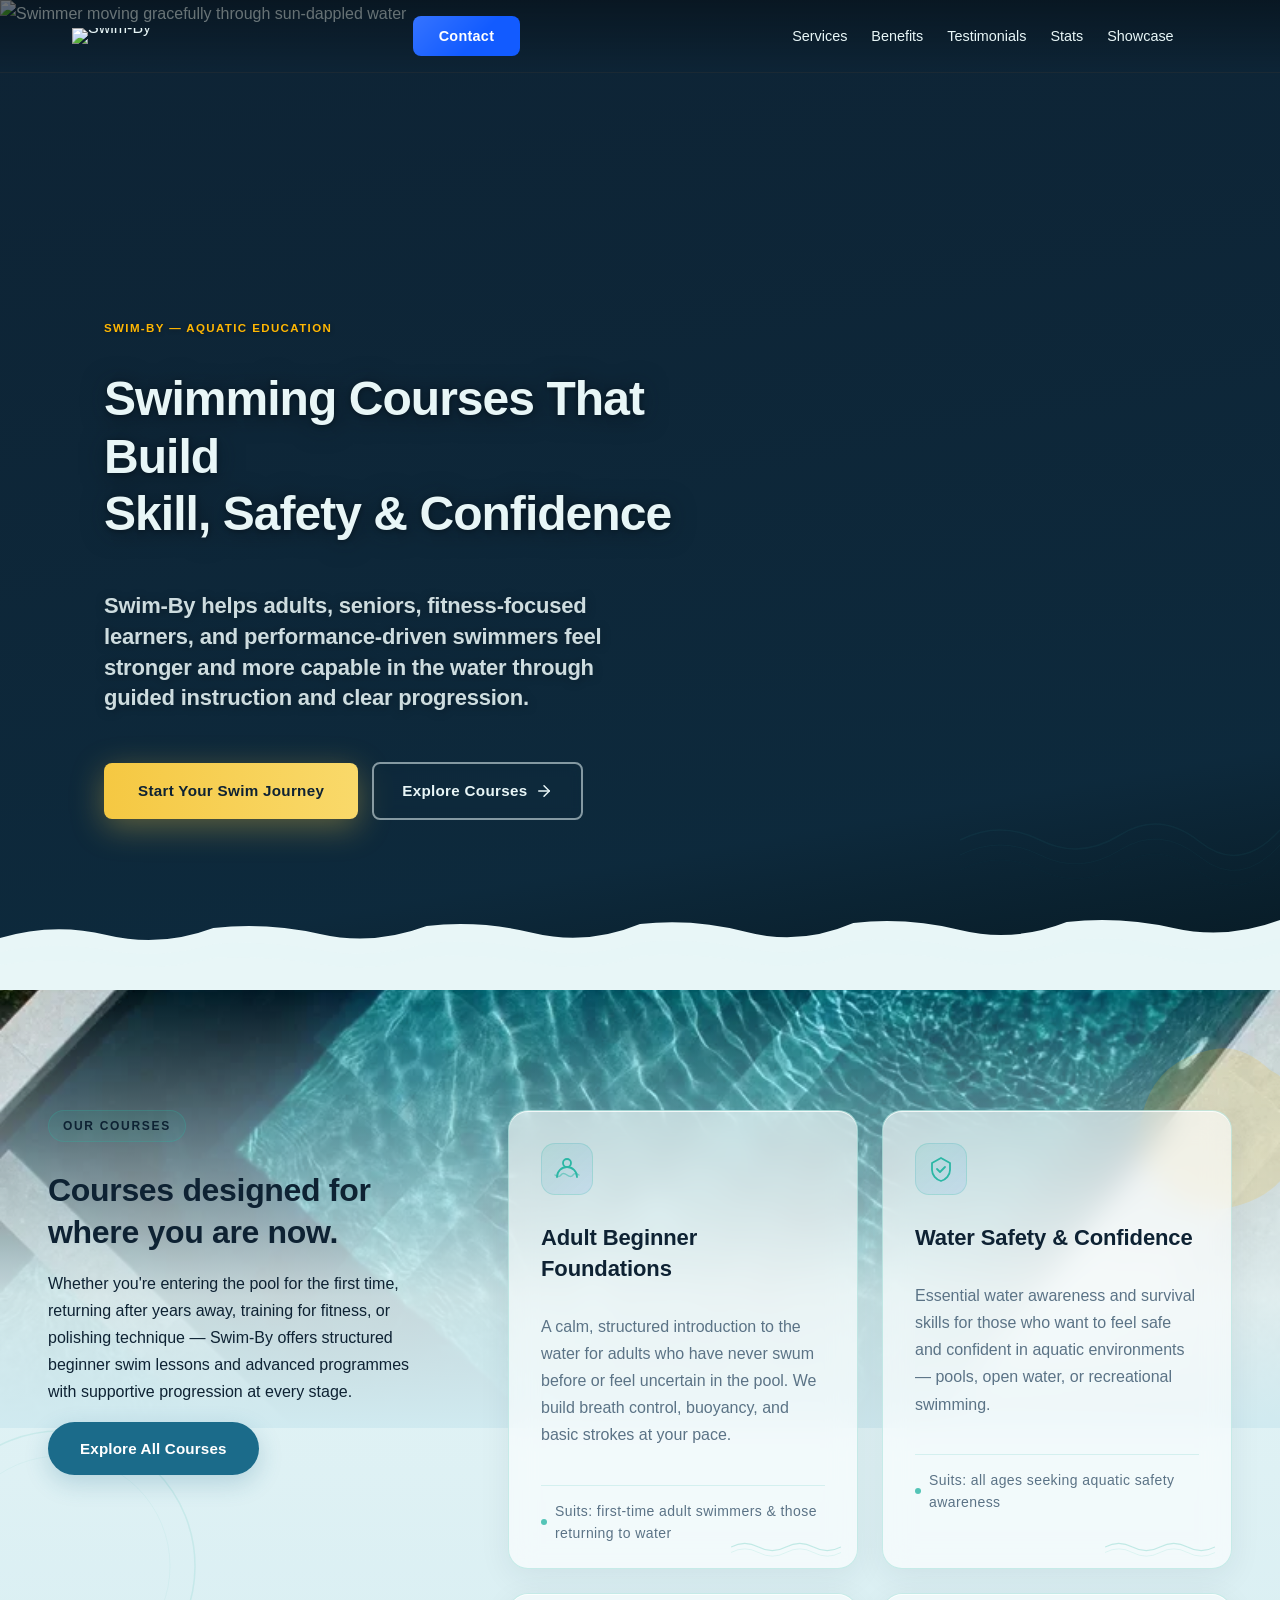
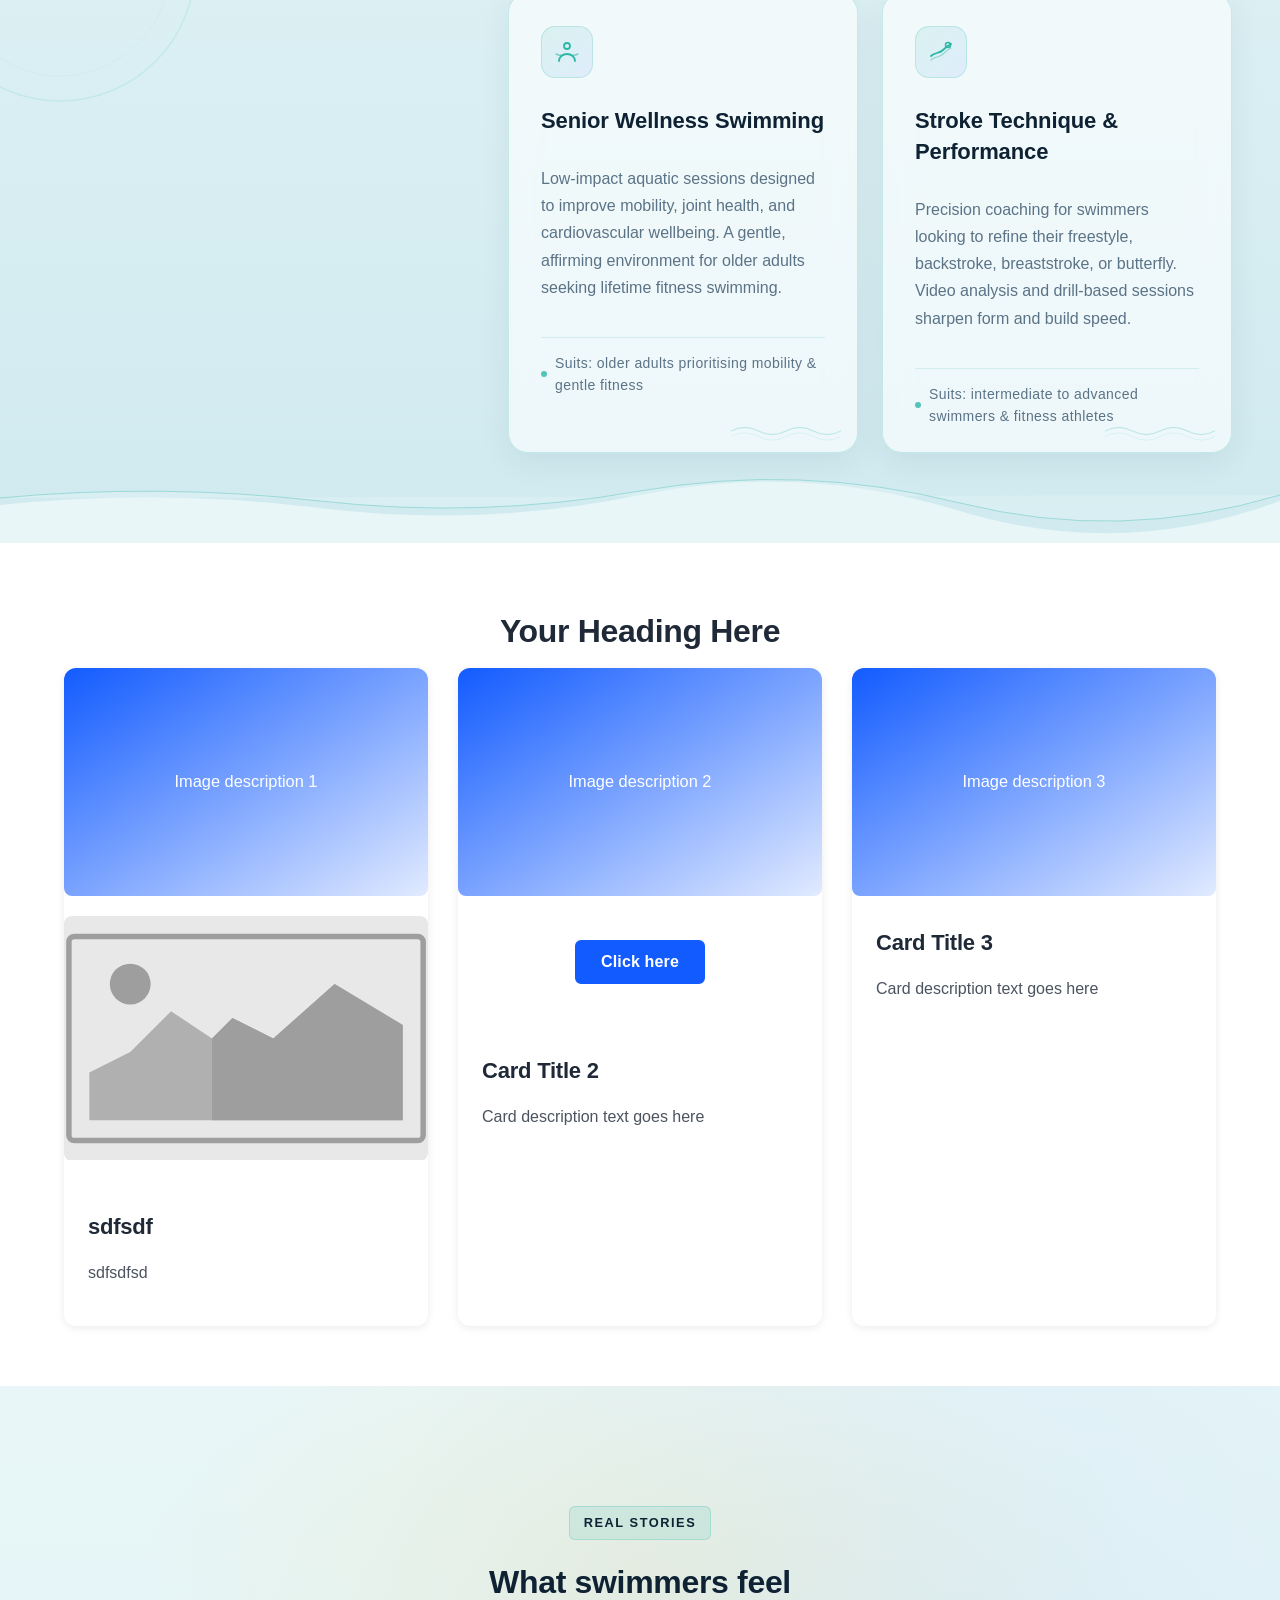
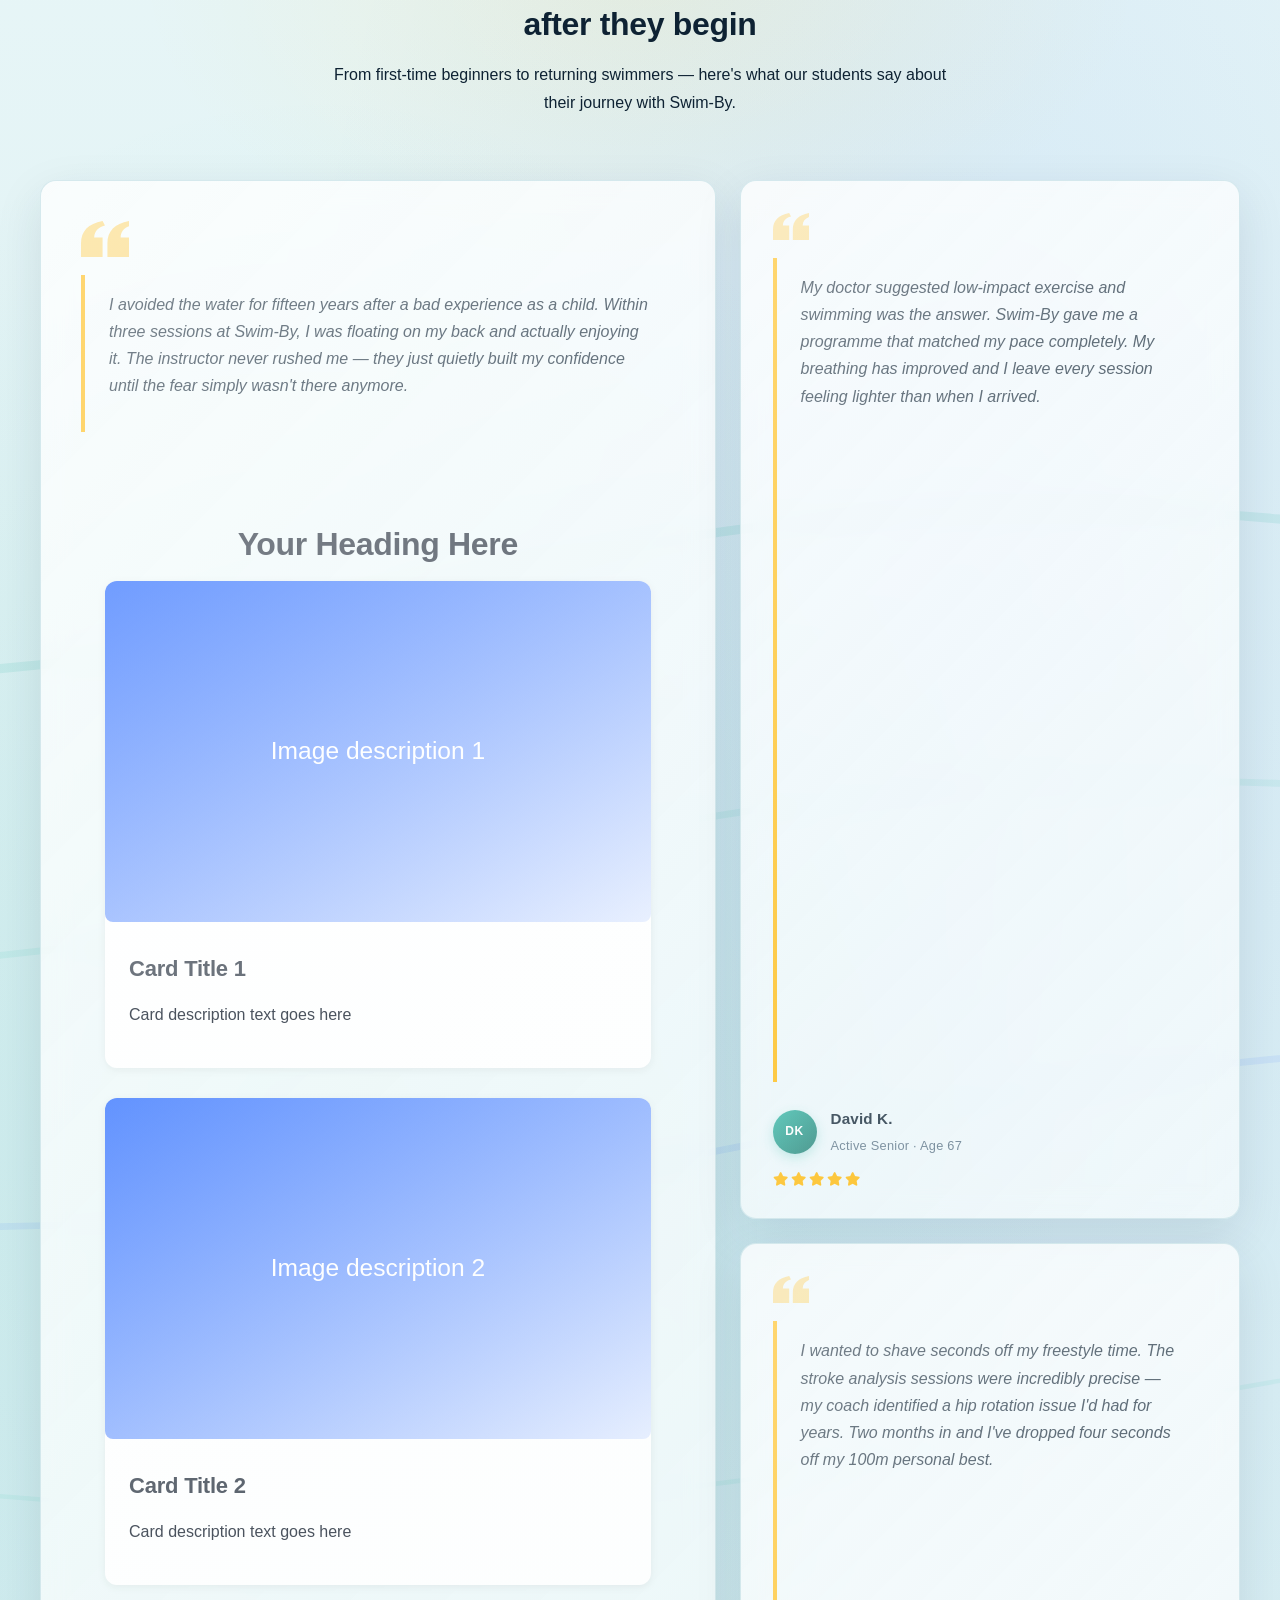
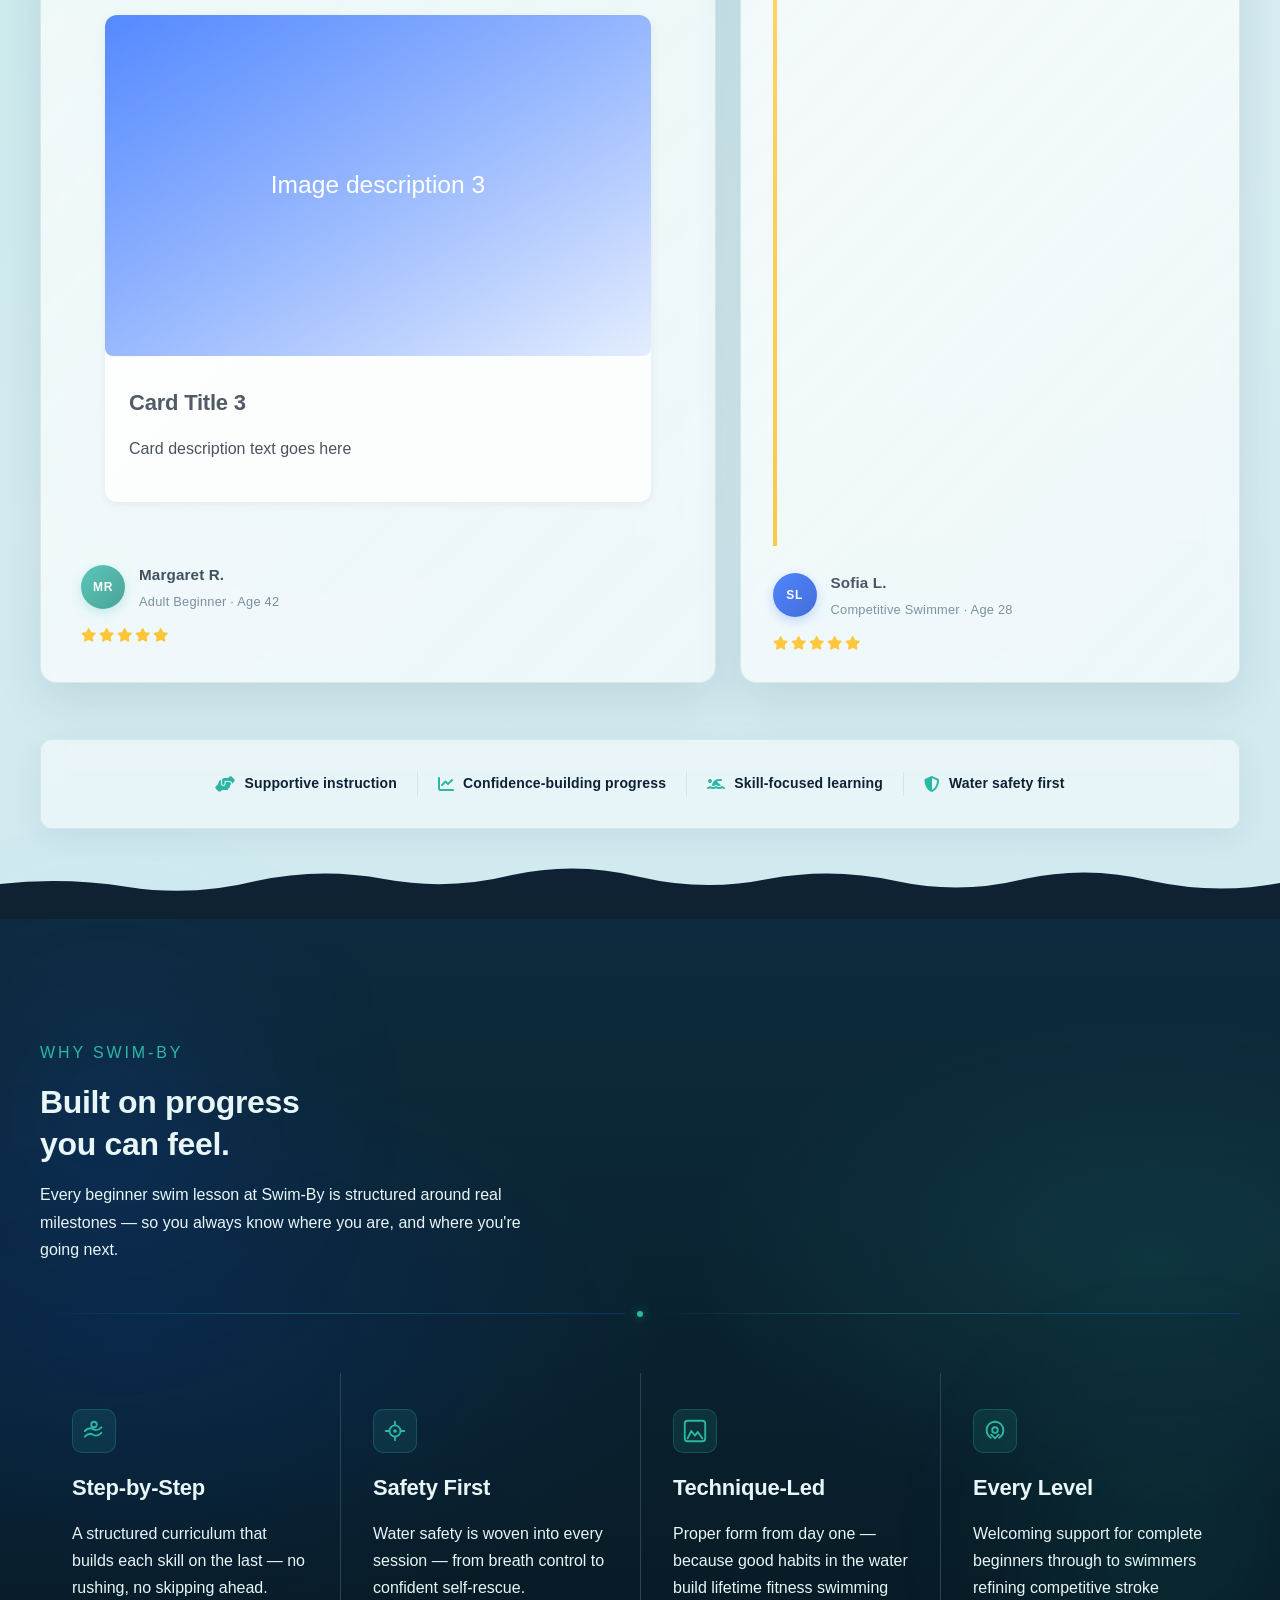
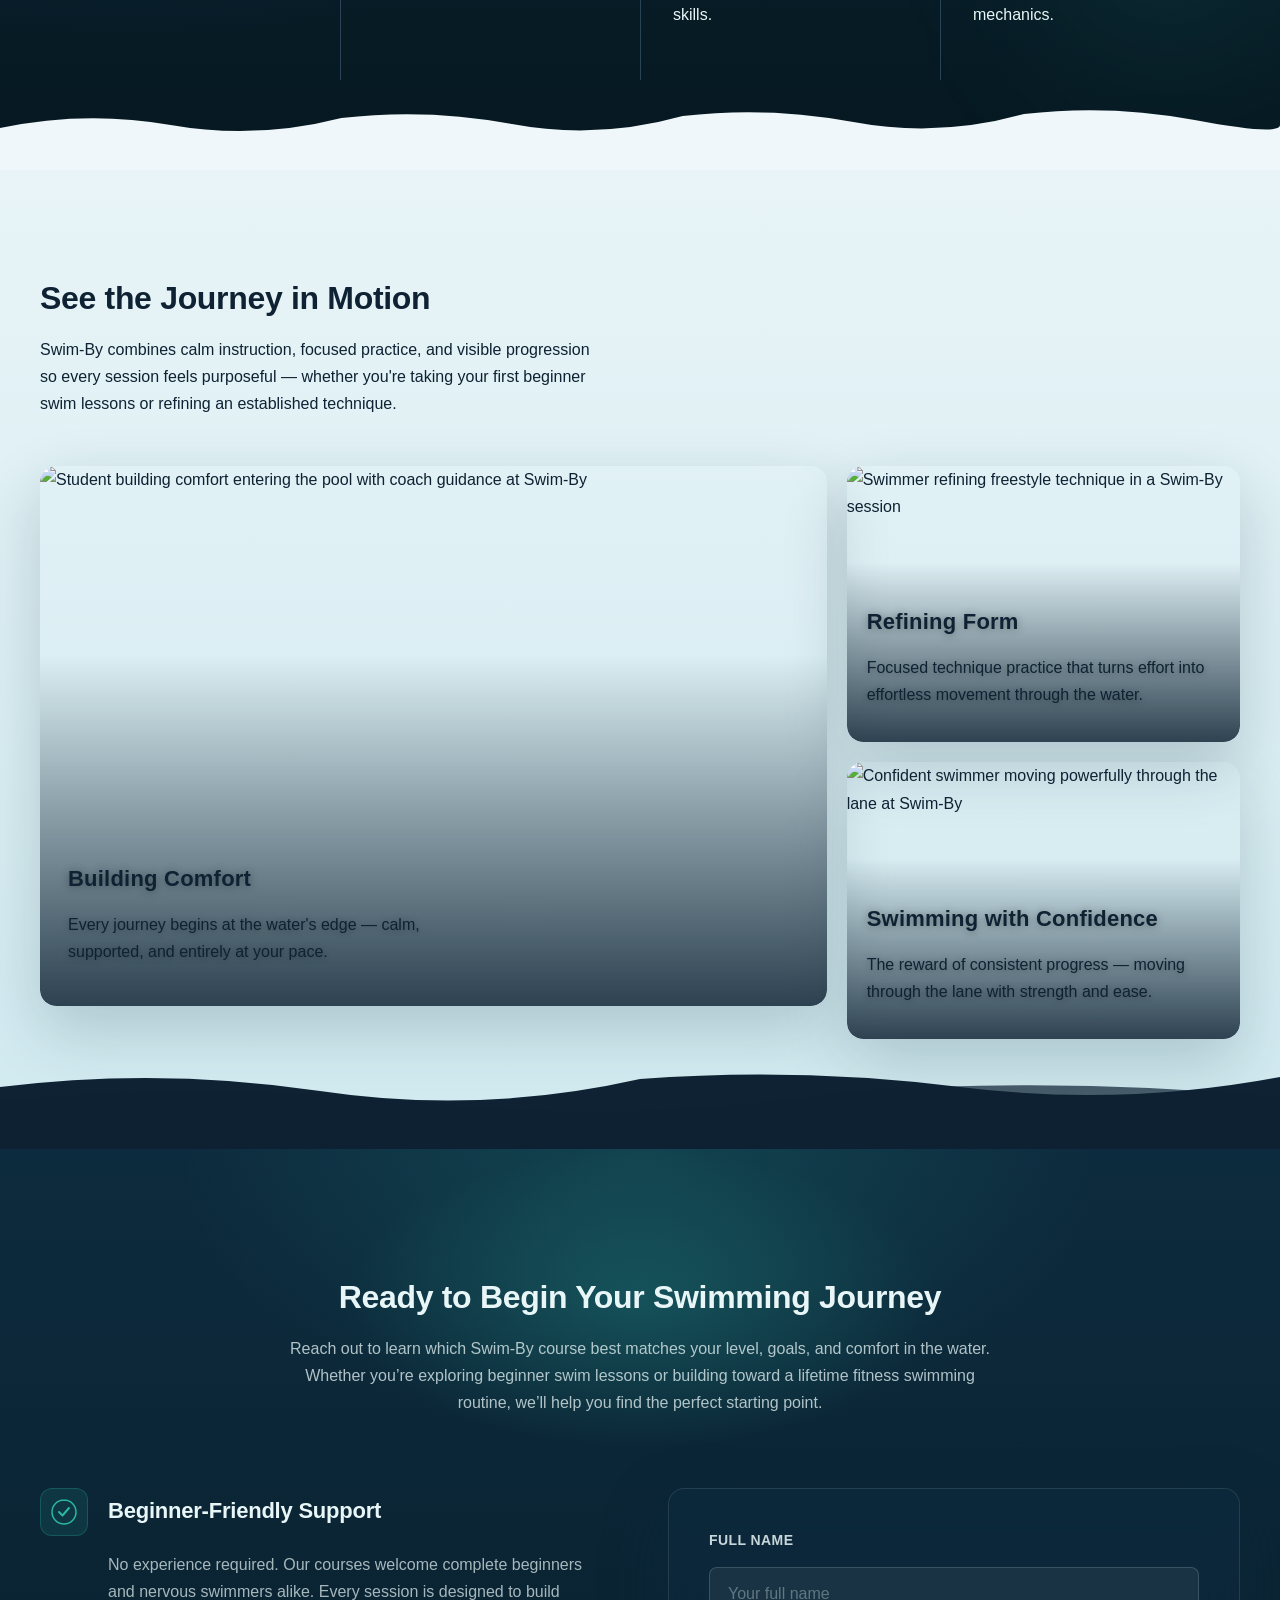
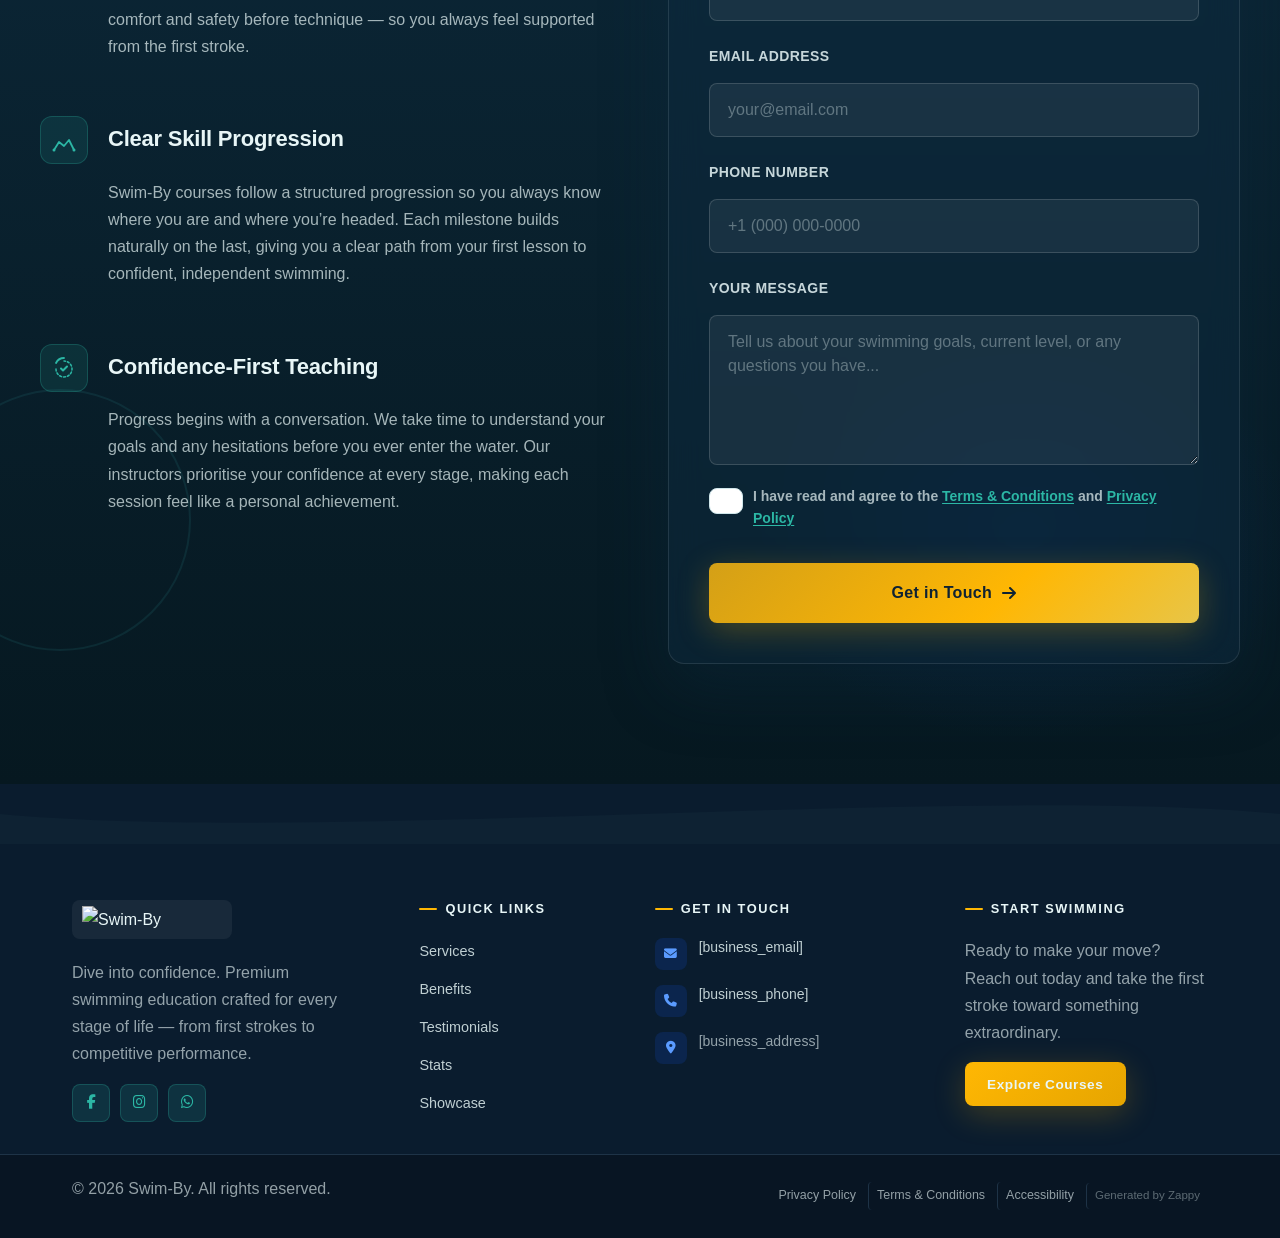
==== commit 27878067: "Background sync: Progressive GitHub Sync" ====
--- a/public/index.html
+++ b/public/index.html
@@ -1 +1 @@
-<!doctype html><html dir="ltr" lang="en"><head><meta charset="UTF-8"><meta content="width=device-width,initial-scale=1" name="viewport"><meta content="index, follow" name="robots"><title>beginner swim lessons — Swim-By</title><meta content="A swimming courses business focused on teaching swimming skills. The brand centers around aquatic education, likely emphasizing safety, skill development, and c" name="description"><meta content="beginner swim lessons, lifetime fitness swimming lessons, ymca adult swim lessons, free swimming lessons" name="keywords"><link href="/assets/favicon.ico" rel="icon" type="image/x-icon"><link href="/assets/favicon-16x16.png" rel="icon" type="image/png" sizes="16x16"><link href="/assets/favicon-32x32.png" rel="icon" type="image/png" sizes="32x32"><link href="/assets/favicon-48x48.png" rel="icon" type="image/png" sizes="48x48"><link href="/assets/favicon-192x192.png" rel="icon" type="image/png" sizes="192x192"><link href="/assets/favicon-512x512.png" rel="icon" type="image/png" sizes="512x512"><link href="/assets/apple-touch-icon.png" rel="apple-touch-icon"><script>!function(){"use strict";var t="6c2d6ef0-5509-44b9-afb7-56d4ec0d98e9",e="https://qaapi.zappy5.com/api/analytics/track",a=18e5,n=2592e6,o=!0,i=!0,r=!0;var s=function(){var e="zappy_visitor_"+t,a=null;try{if(a=localStorage.getItem(e)){var o=JSON.parse(a),i=Date.now();if(i-o.created<n)return o.lastSeen=i,localStorage.setItem(e,JSON.stringify(o)),o.id}}catch(t){console.warn("Zappy Analytics: LocalStorage not available")}var r="zv_"+Date.now()+"_"+Math.random().toString(36).substr(2,9);try{localStorage.setItem(e,JSON.stringify({id:r,created:Date.now(),lastSeen:Date.now()}))}catch(t){}return r}(),c=function(){var e="zappy_session_"+t,n=null;try{if(n=sessionStorage.getItem(e)){var o=JSON.parse(n),i=Date.now();if(i-o.timestamp<a)return o.timestamp=i,sessionStorage.setItem(e,JSON.stringify(o)),o.id}}catch(t){console.warn("Zappy Analytics: SessionStorage not available")}var r="zs_"+Date.now()+"_"+Math.random().toString(36).substr(2,9);try{sessionStorage.setItem(e,JSON.stringify({id:r,timestamp:Date.now()}))}catch(t){}return r}();function l(a,n){n=n||{};var o={website_id:t,event_type:a,page_path:window.location.pathname,referrer:document.referrer||"direct",visitor_id:s,session_id:c,metadata:n};if(navigator.sendBeacon){var i=new Blob([JSON.stringify(o)],{type:"application/json"});navigator.sendBeacon(e,i)}else fetch(e,{method:"POST",headers:{"Content-Type":"application/json"},body:JSON.stringify(o),keepalive:!0}).catch(function(t){console.warn("Zappy Analytics: Failed to track event",t)})}o&&l("pageview",{title:document.title,url:window.location.href}),i&&document.addEventListener("click",function(t){var e=t.target;if("BUTTON"===e.tagName||e.closest("button")){var a="BUTTON"===e.tagName?e:e.closest("button");l("click",{element:"button",text:a.textContent.trim().substring(0,100),id:a.id||null,class:a.className||null})}else if("A"===e.tagName||e.closest("a")){var n="A"===e.tagName?e:e.closest("a");l("navigation",{element:"link",text:n.textContent.trim().substring(0,100),href:n.href,external:n.hostname!==window.location.hostname})}},!0),r&&document.addEventListener("submit",function(t){var e=t.target;l("form_submit",{form_id:e.id||null,form_name:e.name||null,form_action:e.action||null,form_method:e.method||"GET"})},!0);var d=Date.now();window.addEventListener("beforeunload",function(){l("page_unload",{time_on_page:Math.floor((Date.now()-d)/1e3),page_path:window.location.pathname})}),window.zappyAnalytics={track:l,getVisitorId:function(){return s},getSessionId:function(){return c}}}()</script><meta content="beginner swim lessons — Swim-By" property="og:title"><meta content="A swimming courses business focused on teaching swimming skills. The brand centers around aquatic education, likely emphasizing safety, skill development, and c" property="og:description"><meta content="summary_large_image" name="twitter:card"><meta content="beginner swim lessons — Swim-By" name="twitter:title"><meta content="A swimming courses business focused on teaching swimming skills. The brand centers around aquatic education, likely emphasizing safety, skill development, and c" name="twitter:description"><meta content="website" property="og:type"><meta content="en_US" property="og:locale"><link href="https://cdnjs.cloudflare.com/ajax/libs/font-awesome/6.4.0/css/all.min.css" rel="stylesheet"><link href="/assets/favicon.ico" rel="icon" type="image/x-icon"><link href="/assets/favicon-16x16.png" rel="icon" type="image/png" sizes="16x16"><link href="/assets/favicon-32x32.png" rel="icon" type="image/png" sizes="32x32"><link href="/assets/favicon-48x48.png" rel="icon" type="image/png" sizes="48x48"><link href="/assets/favicon-192x192.png" rel="icon" type="image/png" sizes="192x192"><link href="/assets/favicon-512x512.png" rel="icon" type="image/png" sizes="512x512"><link href="/assets/apple-touch-icon.png" rel="apple-touch-icon"><link href="https://cdn.jsdelivr.net/npm/vanilla-cookieconsent@3/dist/cookieconsent.css" rel="stylesheet"><script src="https://cdn.jsdelivr.net/npm/vanilla-cookieconsent@3/dist/cookieconsent.umd.js"></script><script src="https://cdn.jsdelivr.net/gh/mickidum/acc_toolbar/acctoolbar/acctoolbar.min.js"></script><style data-zappy-section-v2-css="true">.home-services-section{position:relative;background-color:var(--bg-light);background-image:linear-gradient(180deg,#e8f6f7 0,#d0eaf0 100%);color:var(--text-dark);padding:100px 24px 90px;overflow:visible;font-family:Inter,'Suisse Int\'l',sans-serif}.home-services-section__water-strip{position:absolute;top:0;left:0;width:100%;height:38%;z-index:0;overflow:hidden;pointer-events:none}.home-services-section__water-strip [data-preserve-bg='0']{width:100%;height:100%;opacity:.13;filter:saturate(1.2) blur(1px)}.home-services-section__water-overlay{position:absolute;inset:0;background:linear-gradient(180deg,rgba(232,246,247,0) 0,rgba(232,246,247,.85) 70%,#d0eaf0 100%)}.home-services-section__deco-ring{position:absolute;left:-80px;top:50%;transform:translateY(-50%);width:280px;height:280px;pointer-events:none;z-index:0;opacity:1}.home-services-section__deco-blob{position:absolute;top:40px;right:-30px;width:200px;height:200px;pointer-events:none;z-index:0}.home-services-section__container{position:relative;z-index:1;max-width:1200px;margin:0 auto;display:grid;grid-template-columns:1fr;gap:48px}.home-services-section__intro{max-width:640px}.home-services-section__label{display:inline-block;font-size:.75rem;font-weight:700;letter-spacing:.14em;text-transform:uppercase;color:var(--secondary);background:rgba(44,183,165,.1);border:1px solid rgba(44,183,165,.25);border-radius:100px;padding:5px 14px;margin-bottom:20px}.home-services-section__heading{font-family:'Cormorant Garamond',Georgia,serif;font-size:2.25rem;font-weight:600;line-height:1.2;letter-spacing:-.01em;color:var(--text-dark);margin:0 0 20px}.home-services-section__intro-text{font-size:1rem!important;line-height:1.7;color:var(--text-muted);margin:0 0 32px;max-width:560px}.home-services-section__cta{display:inline-flex;align-items:center;gap:8px;background:#1b6b8a;color:#fff;padding:14px 32px;border-radius:100px;border:none;font-weight:700;font-size:.95rem;letter-spacing:.01em;text-decoration:none;transition:background .25s ease,box-shadow .25s ease,transform .2s ease;box-shadow:0 8px 24px rgba(27,107,138,.22)}.home-services-section__cta:hover{background:var(--primary);box-shadow:0 12px 32px rgba(18,91,255,.28);transform:translateY(-2px)}.home-services-section__grid{display:grid;grid-template-columns:1fr;gap:24px}.home-services-section__card{position:relative;background:rgba(255,255,255,.62);backdrop-filter:blur(14px);-webkit-backdrop-filter:blur(14px);border:1px solid rgba(44,183,165,.22);border-radius:20px;padding:2rem 2rem 1.5rem;overflow:hidden;display:flex;flex-direction:column;gap:0;box-shadow:0 8px 32px rgba(13,43,62,.07),inset 0 1px 0 rgba(255,255,255,.8);transition:transform .28s ease,box-shadow .28s ease,border-color .28s ease}.home-services-section__card::before{content:'';position:absolute;top:0;left:0;right:0;height:3px;background:linear-gradient(90deg,var(--secondary),var(--primary));border-radius:20px 20px 0 0;opacity:0;transition:opacity .28s ease}.home-services-section__card:hover{transform:translateY(-5px);box-shadow:0 20px 48px rgba(13,43,62,.13),inset 0 1px 0 rgba(255,255,255,.9);border-color:rgba(44,183,165,.42)}.home-services-section__card:hover::before{opacity:1}.home-services-section__card-icon-wrap{display:flex;align-items:center;justify-content:center;width:52px;height:52px;border-radius:14px;background:linear-gradient(135deg,rgba(44,183,165,.12) 0,rgba(18,91,255,.08) 100%);border:1px solid rgba(44,183,165,.2);color:var(--secondary);margin-bottom:20px;flex-shrink:0}.home-services-section__card-body{flex:1;display:flex;flex-direction:column;gap:12px}.home-services-section__card-title{font-family:'Cormorant Garamond',Georgia,serif;font-size:1.375rem;font-weight:600;line-height:1.3;color:var(--text-dark);margin:0;letter-spacing:-.005em}.home-services-section__card-desc{font-size:1rem!important;line-height:1.7;color:var(--text-muted);margin:0}.home-services-section__card-tag{display:flex;align-items:center;gap:8px;margin-top:8px;padding-top:14px;border-top:1px solid rgba(44,183,165,.15)}.home-services-section__tag-dot{display:inline-block;width:6px;height:6px;border-radius:50%;background:var(--secondary);flex-shrink:0;opacity:.8}.home-services-section__card-tag small{font-size:.8rem;font-weight:500;letter-spacing:.03em;color:var(--text-muted);line-height:1.5}.home-services-section__card-wave{position:absolute;bottom:10px;right:16px;width:110px;height:22px;pointer-events:none;z-index:0}.home-services-section__divider-wrapper{position:absolute;bottom:0;left:0;width:100%;height:90px;pointer-events:none;z-index:5}.home-services-section__divider-wrapper svg{display:block;width:100%;height:100%}@media (min-width:640px){.home-services-section__grid{grid-template-columns:1fr 1fr;gap:28px}}@media (min-width:900px){.home-services-section{padding:120px 48px 90px}.home-services-section__container{grid-template-columns:340px 1fr;gap:64px;align-items:start}.home-services-section__intro{position:sticky;top:120px;max-width:100%}.home-services-section__grid{grid-template-columns:1fr 1fr;gap:24px}.home-services-section__heading{font-size:2.6rem}}@media (min-width:1100px){.home-services-section__container{grid-template-columns:380px 1fr;gap:80px}.home-services-section__heading{font-size:3rem}}@media (max-width:639px){.home-services-section{padding:100px 16px 90px}.home-services-section__grid{grid-template-columns:1fr!important}.home-services-section__card{padding:1.5rem 1.25rem 1.25rem}.home-services-section__deco-ring{display:none}.home-services-section__deco-blob{width:120px;height:120px;right:-10px;top:20px}.home-services-section__heading{font-size:2rem}}</style><link href="/styles.css" rel="stylesheet"><style id="zappy-dropdown-submenu-styles">#navMenu li:has(.sub-menu),.nav-menu li:has(.sub-menu),.navbar li:has(.sub-menu),nav li:has(.sub-menu){position:relative}#navMenu .sub-menu,.nav-menu .sub-menu,.navbar .sub-menu,nav .sub-menu{display:block!important;position:absolute!important;top:100%;left:0;min-width:220px;background:#fff;border-radius:8px;box-shadow:0 8px 25px rgba(0,0,0,.15);padding:8px 0;opacity:0;visibility:hidden;transform:translateY(10px);transition:all .3s ease;z-index:1000;list-style:none;pointer-events:none}#navMenu li:hover>.sub-menu,.nav-menu li:hover>.sub-menu,.navbar li:hover>.sub-menu,nav li:hover>.sub-menu{opacity:1!important;visibility:visible!important;transform:translateY(0)!important;pointer-events:auto!important}.sub-menu li{list-style:none;margin:0;padding:0}.sub-menu a{display:block!important;padding:10px 16px!important;color:var(--text-dark,#333)!important;font-weight:500;text-decoration:none;white-space:nowrap;transition:background-color .2s}.sub-menu .zappy-nav-child>a{padding-left:28px!important;font-size:.9em!important;opacity:.85!important}[dir=rtl] .sub-menu .zappy-nav-child>a,html[lang=ar] .sub-menu .zappy-nav-child>a,html[lang=he] .sub-menu .zappy-nav-child>a{padding-left:10px!important;padding-right:28px!important}.sub-menu .zappy-nav-parent>a{font-weight:600!important}.sub-menu a:hover{background-color:#f5f5f5}[dir=rtl] .nav-menu .sub-menu,[dir=rtl] .navbar .sub-menu,[dir=rtl] nav .sub-menu,html[lang=ar] .nav-menu .sub-menu,html[lang=ar] .navbar .sub-menu,html[lang=ar] nav .sub-menu,html[lang=he] .nav-menu .sub-menu,html[lang=he] .navbar .sub-menu,html[lang=he] nav .sub-menu{left:auto!important;right:0!important}.sub-menu:empty,.sub-menu:not(:has(li)):not(:has(> a)),.sub-menu:not(:has(li:not(.zappy-hidden-menu-item))):not(:has(> a)){display:none!important;opacity:0!important;visibility:hidden!important;pointer-events:none!important}li:has(.menu-group-title):hover>.sub-menu{opacity:1!important;visibility:visible!important;transform:translateY(0)!important;pointer-events:auto!important}#navMenu>li>.menu-group-title,.nav-menu>li>.menu-group-title{display:inline-block;padding:.5rem 1rem;cursor:default;user-select:none}@media (max-width:768px){#navMenu .sub-menu,.nav-menu .sub-menu,.navbar .sub-menu,nav .sub-menu{position:static!important;transform:none!important;box-shadow:none!important;background:0 0!important;max-height:0;overflow:hidden;opacity:0;visibility:hidden;transition:max-height .3s ease,opacity .3s ease;padding:0!important;border-radius:0!important}#navMenu .sub-menu.mobile-expanded,.nav-menu .sub-menu.mobile-expanded,.navbar .sub-menu.mobile-expanded{max-height:none!important;overflow-y:visible!important;opacity:1!important;visibility:visible!important;padding:8px 0 8px 16px!important}[dir=rtl] .sub-menu.mobile-expanded,html[lang=he] .sub-menu.mobile-expanded{padding:8px 16px 8px 0!important}#navMenu li:hover>.sub-menu,.nav-menu li:hover>.sub-menu,.navbar li:hover>.sub-menu,nav li:hover>.sub-menu{opacity:0;visibility:hidden;pointer-events:none}#navMenu li>.sub-menu.mobile-expanded,.nav-menu li>.sub-menu.mobile-expanded,.navbar li>.sub-menu.mobile-expanded,nav li>.sub-menu.mobile-expanded{opacity:1!important;visibility:visible!important;pointer-events:auto!important}#navMenu li:has(.sub-menu),.nav-menu li:has(.sub-menu),.navbar li:has(.sub-menu),nav li:has(.sub-menu){display:flex!important;flex-wrap:wrap!important;align-items:center!important;position:relative!important;min-height:44px!important}#navMenu li:has(.sub-menu)>a,.nav-menu li:has(.sub-menu)>a,.navbar li:has(.sub-menu)>a,nav li:has(.sub-menu)>a{flex:1!important;min-width:0!important}#navMenu li:has(.sub-menu)>.menu-group-title,.nav-menu li:has(.sub-menu)>.menu-group-title,.navbar li:has(.sub-menu)>.menu-group-title,nav li:has(.sub-menu)>.menu-group-title{flex:1!important;min-width:0!important;padding:0!important;line-height:inherit!important}#navMenu li:has(.sub-menu)>.sub-menu,.nav-menu li:has(.sub-menu)>.sub-menu,.navbar li:has(.sub-menu)>.sub-menu,nav li:has(.sub-menu)>.sub-menu{flex-basis:100%!important;width:100%!important}#navMenu li:has(.sub-menu)>a [class*=arrow],#navMenu li:has(.sub-menu)>a [class*=chevron],.nav-menu li:has(.sub-menu)>a .fa-angle-down,.nav-menu li:has(.sub-menu)>a .fa-chevron-down,.nav-menu li:has(.sub-menu)>a [class*=arrow],.nav-menu li:has(.sub-menu)>a [class*=chevron],nav li:has(.sub-menu)>a [class*=arrow],nav li:has(.sub-menu)>a [class*=chevron]{display:none!important;visibility:hidden!important}.mobile-submenu-toggle{display:flex!important;align-items:center!important;justify-content:center!important;width:44px!important;height:auto!important;background:0 0!important;border:none!important;cursor:pointer!important;color:var(--text-light)!important;position:static!important;flex-shrink:0!important;align-self:stretch!important;z-index:2!important;padding:0!important;margin:0!important}.mobile-submenu-toggle::after{content:''!important;width:0!important;height:0!important;border-left:6px solid transparent!important;border-right:6px solid transparent!important;border-top:7px solid currentColor!important;transition:transform .3s ease!important}.mobile-submenu-toggle.expanded::after{transform:rotate(180deg)!important}.sub-menu a{padding:10px 0!important;display:block!important;color:var(--text-light)!important;white-space:normal!important}.sub-menu .zappy-nav-child>a{padding-left:28px!important;font-size:.9em!important;opacity:.85!important}[dir=rtl] .sub-menu .zappy-nav-child>a,html[lang=ar] .sub-menu .zappy-nav-child>a,html[lang=he] .sub-menu .zappy-nav-child>a{padding-left:0!important;padding-right:28px!important}.sub-menu .zappy-nav-parent>a{font-weight:600!important}#navMenu.active,.nav-menu.active{max-width:100vw!important;overflow-x:hidden!important;box-sizing:border-box!important}.navbar .sub-menu li a,.zappy-products-dropdown .sub-menu a,nav.navbar .sub-menu li a{color:var(--text-light)!important}}@media (min-width:769px){.mobile-submenu-toggle{display:none!important}}</style><style id="zappy-widget-visibility">#mic-access-tool-box,#mic-access-tool-general-button,#mic-init-access-tool #mic-access-tool-box,#mic-init-access-tool #mic-access-tool-general-button,#mic-init-access-tool .mic-access-tool-general-button,._access-icon,._access-menu,.mic-access-tool-box,.mic-access-tool-general-button,div[id*=mic-access-tool-box]{display:none!important;visibility:hidden!important;opacity:0!important;pointer-events:none!important}</style></head><body><nav class="navbar"><button class="mobile-toggle" aria-label="Menu" id="mobileToggle"><svg viewBox="0 0 24 24" fill="none" height="24" width="24" class="hamburger-icon"><path d="M3 12h18M3 6h18M3 18h18" stroke="currentColor" stroke-width="2" stroke-linecap="round"></path></svg><svg viewBox="0 0 24 24" fill="none" height="24" width="24" class="close-icon" style="display:none"><path d="M18 6L6 18M6 6l12 12" stroke="currentColor" stroke-width="2" stroke-linecap="round"></path></svg></button><button class="phone-header-btn" aria-label="Call" data-phone="+1-800-SWIM-NOW"><svg viewBox="0 0 24 24" fill="currentColor" height="20" width="20"><path d="M22 16.92v3a2 2 0 0 1-2.18 2 19.79 19.79 0 0 1-8.63-3.07 19.5 19.5 0 0 1-6-6 19.79 19.79 0 0 1-3.07-8.67A2 2 0 0 1 4.11 2h3a2 2 0 0 1 2 1.72 12.84 12.84 0 0 0 .7 2.81 2 2 0 0 1-.45 2.11L8.09 9.91a16 16 0 0 0 6 6l1.27-1.27a2 2 0 0 1 2.11-.45 12.84 12.84 0 0 0 2.81.7A2 2 0 0 1 22 16.92z"></path></svg></button><div class="nav-container"><div class="nav-brand"><a href="/" class="logo-link"><img alt="Swim-By" src="/assets/swim-by-sports-fitness-education-logo.webp" class="logo"></a></div><ul class="nav-menu" id="navMenu"><li><a href="#services">Services</a></li><li><a href="#benefits">Benefits</a></li><li><a href="#testimonials">Testimonials</a></li><li><a href="#stats">Stats</a></li><li><a href="#showcase">Showcase</a></li></ul><div class="nav-cta-container"><a href="#contact" class="nav-cta-btn">Contact</a></div></div></nav><script>window.addEventListener("load",function(){const e=document.querySelector(".navbar, nav, header");if(!e)return void console.log("[Navbar] Navbar element not found");let t=document.getElementById("mobileToggle")||document.querySelector(".mobile-toggle")||document.querySelector(".hamburger")||document.querySelector(".hamburger-menu")||document.querySelector(".menu-toggle")||document.querySelector(".burger-menu")||document.querySelector('[aria-label="Menu"]')||document.querySelector('[aria-label="תפריט"]');const o=document.querySelector(".phone-header-btn"),n=window.getComputedStyle(e);let r=n.backgroundColor;if(console.log("[Navbar] Initial navbar background:",r),"transparent"===r||"rgba(0, 0, 0, 0)"===r||r.startsWith("rgba")&&r.includes(", 0)")){const e=n.backgroundImage;if(e&&"none"!==e)console.log("[Navbar] Navbar has background image/gradient, using dark text"),r="rgb(240, 240, 240)";else{const e=window.getComputedStyle(document.body).backgroundColor;console.log("[Navbar] Navbar transparent, using body background:",e),r=e}}const i=r.match(/\d+/g);if(i&&i.length>=3){const e=(.299*parseInt(i[0])+.587*parseInt(i[1])+.114*parseInt(i[2]))/255;console.log("[Navbar] Mobile button colors preserved from Claude CSS (luminance:",e.toFixed(2)+")");const n=document.createElement("style");n.id="zappy-mobile-nav-fix";document.documentElement.lang;document.documentElement.dir,n.textContent='\n        /* Hide mobile buttons on desktop, show only on mobile */\n        @media (min-width: 769px) {\n          .mobile-toggle,\n          .phone-header-btn {\n            display: none !important;\n          }\n        }\n        \n        /* Show and position mobile buttons correctly on mobile */\n        @media (max-width: 768px) {\n          .mobile-toggle,\n          .phone-header-btn {\n            position: absolute !important;\n            top: 50% !important;\n            transform: translateY(-50%) !important;\n            z-index: 1001 !important;\n            display: flex !important;\n            align-items: center !important;\n            justify-content: center !important;\n            width: 36px !important;\n            height: 36px !important;\n            border-radius: 50% !important;\n            border: none !important;\n            cursor: pointer !important;\n            padding: 6px !important;\n            background: none !important;\n            color: var(--nav-text, var(--text-light)) !important;\n          }\n          \n          /* LTR positioning (default): hamburger LEFT, phone RIGHT */\n          html:not([dir="rtl"]):not([lang="he"]):not([lang="ar"]) .mobile-toggle,\n          html[dir="ltr"] .mobile-toggle {\n            left: 12px !important;\n            right: auto !important;\n          }\n          html:not([dir="rtl"]):not([lang="he"]):not([lang="ar"]) .phone-header-btn,\n          html[dir="ltr"] .phone-header-btn {\n            right: 12px !important;\n            left: auto !important;\n          }\n          \n          /* RTL positioning: hamburger RIGHT, phone LEFT */\n          html[dir="rtl"] .mobile-toggle,\n          html[lang="he"] .mobile-toggle,\n          html[lang="ar"] .mobile-toggle {\n            right: 12px !important;\n            left: auto !important;\n          }\n          html[dir="rtl"] .phone-header-btn,\n          html[lang="he"] .phone-header-btn,\n          html[lang="ar"] .phone-header-btn {\n            left: 12px !important;\n            right: auto !important;\n          }\n          \n          /* CRITICAL: Ensure nav-container has min-height on mobile */\n          /* All children are positioned absolutely/fixed on mobile, so height:auto collapses to 0 */\n          .nav-container {\n            min-height: 70px !important;\n            position: relative !important;\n          }\n          \n          /* Ensure SVG icons are properly sized and inherit color */\n          .mobile-toggle svg,\n          .phone-header-btn svg {\n            width: 24px !important;\n            height: 24px !important;\n            /* Don\'t force display - let JavaScript control hamburger/close toggle */\n          }\n          \n          /* Reset nav-cta-container on mobile - remove desktop box-shadow/padding */\n          /* that creates a visible ghost box when CTA button is hidden */\n          .nav-cta-container {\n            box-shadow: none !important;\n            padding: 0 !important;\n          }\n          \n          /* Hide nav-cta-container entirely on mobile when there\'s no lang-switcher */\n          /* (only the CTA button is inside, and it\'s hidden on mobile) */\n          .nav-cta-container:not(:has(.lang-switcher)) {\n            display: none !important;\n          }\n          \n          /* CRITICAL: Prevent hero image fade gradient from bleeding over headline text */\n          /* The .image-fade-gradient has bottom: -30px (extends below parent) */\n          /* On mobile stacked layout, this overlaps the h1 text below the image */\n          .hero-image-column {\n            overflow: hidden !important;\n          }\n          .image-fade-gradient {\n            bottom: 0 !important;\n          }\n          \n          /* Hide desktop language switcher on mobile - hamburger menu handles it */\n          /* High specificity to override stored CSS */\n          .lang-switcher,\n          .nav-cta-container .lang-switcher,\n          .nav-container .lang-switcher,\n          .navbar .lang-switcher,\n          .navbar .nav-cta-container .lang-switcher {\n            display: none !important;\n          }\n        }\n      ';const r=document.getElementById("zappy-mobile-nav-fix");r&&r.remove(),document.head.appendChild(n),console.log("[Navbar] Critical CSS injected for mobile nav positioning");const l=window.innerWidth<=768;if(t){const e=t.querySelector(".hamburger-icon"),o=t.querySelector(".close-icon");e&&(e.style.setProperty("width","24px","important"),e.style.setProperty("height","24px","important"),e.style.setProperty("display","block","important")),o&&(o.style.setProperty("width","24px","important"),o.style.setProperty("height","24px","important"),o.style.setProperty("display","none","important")),l?(t.style.setProperty("position","absolute","important"),t.style.setProperty("top","50%","important"),t.style.setProperty("transform","translateY(-50%)","important"),t.style.setProperty("z-index","1001","important"),t.style.removeProperty("left"),t.style.removeProperty("right"),console.log("[Navbar] Mobile toggle positioning applied (mobile viewport)")):(t.style.removeProperty("position"),t.style.removeProperty("top"),t.style.removeProperty("transform"),t.style.removeProperty("z-index"),t.style.removeProperty("left"),t.style.removeProperty("right"),console.log("[Navbar] Desktop viewport - cleared mobile toggle inline positioning"))}if(o){const e=o.querySelector("svg");e&&(e.style.width="24px",e.style.height="24px",e.setAttribute("width","24"),e.setAttribute("height","24")),l?(o.style.setProperty("position","absolute","important"),o.style.setProperty("top","50%","important"),o.style.setProperty("transform","translateY(-50%)","important"),o.style.setProperty("z-index","1001","important"),o.style.removeProperty("left"),o.style.removeProperty("right"),console.log("[Navbar] Phone button positioning applied (mobile viewport)")):(o.style.removeProperty("position"),o.style.removeProperty("top"),o.style.removeProperty("transform"),o.style.removeProperty("z-index"),o.style.removeProperty("left"),o.style.removeProperty("right"),console.log("[Navbar] Desktop viewport - cleared phone button inline positioning"))}}else console.log("[Navbar] Could not parse background color:",r);t=document.getElementById("mobileToggle")||document.querySelector(".mobile-toggle")||document.querySelector(".hamburger")||document.querySelector(".hamburger-menu")||document.querySelector(".menu-toggle")||document.querySelector(".burger-menu")||document.querySelector('[aria-label="Menu"]')||document.querySelector('[aria-label="תפריט"]');const l=document.getElementById("navMenu")||document.querySelector(".nav-menu")||document.querySelector(".nav-links")||document.querySelector("nav ul:not(.submenu)");if(!t||!l)return void console.log("[Navbar] Mobile toggle or menu not found:",{toggle:!!t,menu:!!l});l.id||(l.id="navMenu"),console.log("[Navbar] Initializing mobile menu...");const a=t.cloneNode(!0);t.parentNode.replaceChild(a,t),a.addEventListener("click",function(e){e.preventDefault(),e.stopPropagation();const t=this.querySelector(".hamburger-icon"),o=this.querySelector(".close-icon");l.classList.contains("active")?(l.classList.remove("active"),t&&t.style.setProperty("display","block","important"),o&&o.style.setProperty("display","none","important"),document.body.style.overflow="",console.log("[Navbar] Menu closed")):(l.classList.add("active"),t&&t.style.setProperty("display","none","important"),o&&o.style.setProperty("display","block","important"),document.body.style.overflow="hidden",console.log("[Navbar] Menu opened"))}),l.querySelectorAll("a").forEach(function(e){e.addEventListener("click",function(){if("#"===this.getAttribute("href"))return;const e=a.querySelector(".hamburger-icon"),t=a.querySelector(".close-icon");l.classList.remove("active"),e&&e.style.setProperty("display","block","important"),t&&t.style.setProperty("display","none","important"),document.body.style.overflow="",console.log("[Navbar] Menu closed (link clicked)")})});var s=l.querySelectorAll(".dropdown-toggle");s.forEach(function(e){e.addEventListener("click",function(e){e.preventDefault(),e.stopPropagation();var t=this.closest(".nav-dropdown");t&&(t.parentNode.querySelectorAll(".nav-dropdown.open").forEach(function(e){e!==t&&e.classList.remove("open")}),t.classList.toggle("open"),console.log("[Navbar] Dropdown toggled:",t.classList.contains("open")?"open":"closed"))})}),document.addEventListener("click",function(e){e.target.closest(".nav-dropdown")||document.querySelectorAll(".nav-dropdown.open").forEach(function(e){e.classList.remove("open")})}),console.log("[Navbar] Dropdown handlers initialized for "+s.length+" dropdowns"),o&&o.addEventListener("click",function(){const e=document.querySelectorAll('a[href^="tel:"]'),t=e.length>0?e[0].getAttribute("href").replace("tel:",""):"[business_phone]";window.location.href="tel:"+t,console.log("[Navbar] Phone button clicked")}),console.log("[Navbar] Mobile menu initialized successfully");const p=function(){const e=document.querySelector(".whatsapp-float");e&&(window.innerWidth>=769?(e.style.setProperty("display","none","important"),e.style.setProperty("visibility","hidden","important"),e.style.setProperty("opacity","0","important"),e.style.setProperty("pointer-events","none","important"),console.log("[WhatsApp] Button hidden on desktop")):(e.style.removeProperty("display"),e.style.removeProperty("visibility"),e.style.removeProperty("opacity"),e.style.removeProperty("pointer-events"),console.log("[WhatsApp] Button visible on mobile")))};let c;p(),window.addEventListener("resize",function(){clearTimeout(c),c=setTimeout(p,100)})})</script><main><section class="home-hero-section" data-layout-spec="Home-hero" data-hero-type="fullscreen-scrim"><div class="home-hero-bg"><img alt="Swimmer moving gracefully through sun-dappled water" src="/assets/site-home-hero-image-1.webp" data-context="Cinematic underwater photography of a swimmer moving diagonally through a sun-lit pool, refracted light caustics dancing across the water surface, deep ocean blue water with shafts of golden sunlight piercing through, professional sports photography, ultra high resolution, immersive aquatic atmosphere" data-placeholder="home-hero-image-1" height="700" width="1200" data-hero-bg="true"></div><div class="home-hero-scrim" aria-hidden="true"></div><div class="home-hero-wave-motif" aria-hidden="true"><svg viewBox="0 0 320 120" xmlns="http://www.w3.org/2000/svg" aria-hidden="true" data-no-icon-edit="true" preserveAspectRatio="none"><path d="M0,60 Q40,40 80,60 T160,55 T240,62 T320,50" stroke="#3ABFBF" stroke-width="1.5" fill="none" opacity="0.5"></path><path d="M0,75 Q40,55 80,75 T160,70 T240,77 T320,65" stroke="#3ABFBF" stroke-width="1" fill="none" opacity="0.35"></path><path d="M0,90 Q40,70 80,90 T160,85 T240,92 T320,80" stroke="#3ABFBF" stroke-width="0.75" fill="none" opacity="0.2"></path></svg></div><div class="home-hero-container"><div class="home-hero-content"><span class="home-hero-eyebrow">Swim-By — Aquatic Education</span><h1 class="home-hero-h1">Swimming Courses That Build<br>Skill, Safety &amp; Confidence</h1><h3 class="home-hero-subtitle">Swim-By helps adults, seniors, fitness-focused learners, and performance-driven swimmers feel stronger and more capable in the water through guided instruction and clear progression.</h3><div class="home-hero-cta-group"><a href="#contact" class="home-hero-btn-primary">Start Your Swim Journey</a><a href="#services" class="home-hero-btn-secondary">Explore Courses<svg viewBox="0 0 24 24" xmlns="http://www.w3.org/2000/svg" aria-hidden="true" fill="none" height="18" width="18" data-element-type="icon" data-icon-type="svg" stroke="currentColor" stroke-linecap="round" stroke-linejoin="round" stroke-width="2"><path d="M5 12h14"></path><path d="m12 5 7 7-7 7"></path></svg></a></div></div></div><div class="home-hero-divider-wrapper"><svg viewBox="0 0 1440 90" xmlns="http://www.w3.org/2000/svg" aria-hidden="true" data-no-icon-edit="true" preserveAspectRatio="none"><defs><linearGradient id="causticFade" x1="0" x2="0" y1="0" y2="1"><stop offset="0%" stop-color="#E8F6F7" stop-opacity="0"></stop><stop offset="100%" stop-color="#E8F6F7" stop-opacity="1"></stop></linearGradient></defs><path d="M0,90 L0,38 Q60,22 120,35 T240,28 Q300,22 360,34 T480,26 Q540,20 600,33 T720,24 Q780,18 840,32 T960,23 Q1020,17 1080,30 T1200,22 Q1260,16 1320,28 T1440,20 L1440,90 Z" fill="#E8F6F7"></path><path d="M0,90 L0,52 Q60,40 120,50 T240,44 Q300,40 360,50 T480,43 Q540,38 600,49 T720,42 Q780,37 840,48 T960,41 Q1020,36 1080,47 T1200,40 Q1260,35 1320,46 T1440,38 L1440,90 Z" fill="#E8F6F7" opacity="0.85"></path><path d="M0,90 L0,65 Q60,56 120,64 T240,58 Q300,55 360,64 T480,57 Q540,53 600,63 T720,56 Q780,52 840,62 T960,55 Q1020,51 1080,61 T1200,54 Q1260,50 1320,60 T1440,53 L1440,90 Z" fill="#E8F6F7"></path></svg></div></section><section class="home-services-section" data-layout-spec="Home-services" data-zappy-section="true"><div class="home-services-section__water-strip" aria-hidden="true"><div style="background-image:url('assets/site-home-services-image-1.webp');background-size:cover;background-position:center;width:100%;height:100%"></div><div class="home-services-section__water-overlay"></div></div><svg viewBox="0 0 280 280" xmlns="http://www.w3.org/2000/svg" aria-hidden="true" data-no-icon-edit="true" fill="none" class="home-services-section__deco-ring"><circle cx="140" cy="140" r="135" stroke="#2CB7A5" stroke-width="1.5" opacity="0.12"></circle><circle cx="140" cy="140" r="110" stroke="#2CB7A5" stroke-width="0.8" opacity="0.07"></circle></svg><svg viewBox="0 0 200 200" xmlns="http://www.w3.org/2000/svg" aria-hidden="true" data-no-icon-edit="true" fill="none" class="home-services-section__deco-blob"><path d="M160,40 Q200,60 190,110 Q180,160 130,175 Q80,190 50,155 Q20,120 35,75 Q50,30 100,20 Q130,12 160,40Z" fill="#FFB703" opacity="0.15"></path></svg><div class="home-services-section__container"><div class="home-services-section__intro"><span class="home-services-section__label">Our Courses</span><h2 class="home-services-section__heading">Courses designed for<br>where you are now.</h2><p class="home-services-section__intro-text">Whether you're entering the pool for the first time, returning after years away, training for fitness, or polishing technique — Swim-By offers structured beginner swim lessons and advanced programmes with supportive progression at every stage.</p><a href="/contact" class="btn-cta home-services-section__cta">Explore All Courses</a></div><div class="home-services-section__grid"><article class="home-services-section__card"><div class="home-services-section__card-icon-wrap"><svg viewBox="0 0 28 28" xmlns="http://www.w3.org/2000/svg" aria-hidden="true" fill="none" height="28" width="28" data-element-type="icon" data-icon-type="svg"><circle cx="14" cy="8" r="4" stroke="currentColor" stroke-width="1.8"></circle><path d="M4 22c0-5.523 4.477-10 10-10s10 4.477 10 10" stroke="currentColor" stroke-width="1.8" stroke-linecap="round"></path><path d="M2 20q4 3 6 0t6 0t6 0t6 0" stroke="currentColor" stroke-width="1.4" stroke-linecap="round" opacity="0.5"></path></svg></div><div class="home-services-section__card-body"><h3 class="home-services-section__card-title">Adult Beginner Foundations</h3><p class="home-services-section__card-desc">A calm, structured introduction to the water for adults who have never swum before or feel uncertain in the pool. We build breath control, buoyancy, and basic strokes at your pace.</p><div class="home-services-section__card-tag"><span class="home-services-section__tag-dot"></span><small>Suits: first-time adult swimmers &amp; those returning to water</small></div></div><svg viewBox="0 0 120 24" xmlns="http://www.w3.org/2000/svg" aria-hidden="true" data-no-icon-edit="true" fill="none" class="home-services-section__card-wave"><path d="M0,12 Q15,4 30,12 T60,12 T90,12 T120,12" stroke="#2CB7A5" stroke-width="1.2" fill="none" opacity="0.25"></path><path d="M0,18 Q15,10 30,18 T60,18 T90,18 T120,18" stroke="#2CB7A5" stroke-width="0.8" fill="none" opacity="0.15"></path></svg></article><article class="home-services-section__card"><div class="home-services-section__card-icon-wrap"><svg viewBox="0 0 28 28" xmlns="http://www.w3.org/2000/svg" aria-hidden="true" fill="none" height="28" width="28" data-element-type="icon" data-icon-type="svg"><path d="M14 3L5 8v7c0 5 4 9.5 9 11 5-1.5 9-6 9-11V8L14 3z" stroke="currentColor" stroke-width="1.8" stroke-linejoin="round"></path><path d="M10 14l3 3 5-5" stroke="currentColor" stroke-width="1.8" stroke-linecap="round" stroke-linejoin="round"></path></svg></div><div class="home-services-section__card-body"><h3 class="home-services-section__card-title">Water Safety &amp; Confidence</h3><p class="home-services-section__card-desc">Essential water awareness and survival skills for those who want to feel safe and confident in aquatic environments — pools, open water, or recreational swimming.</p><div class="home-services-section__card-tag"><span class="home-services-section__tag-dot"></span><small>Suits: all ages seeking aquatic safety awareness</small></div></div><svg viewBox="0 0 120 24" xmlns="http://www.w3.org/2000/svg" aria-hidden="true" data-no-icon-edit="true" fill="none" class="home-services-section__card-wave"><path d="M0,12 Q15,4 30,12 T60,12 T90,12 T120,12" stroke="#2CB7A5" stroke-width="1.2" fill="none" opacity="0.25"></path><path d="M0,18 Q15,10 30,18 T60,18 T90,18 T120,18" stroke="#2CB7A5" stroke-width="0.8" fill="none" opacity="0.15"></path></svg></article><article class="home-services-section__card"><div class="home-services-section__card-icon-wrap"><svg viewBox="0 0 28 28" xmlns="http://www.w3.org/2000/svg" aria-hidden="true" fill="none" height="28" width="28" data-element-type="icon" data-icon-type="svg"><path d="M14 5a3 3 0 100 6 3 3 0 000-6z" stroke="currentColor" stroke-width="1.8"></path><path d="M6 23c0-4 3.6-7 8-7s8 3 8 7" stroke="currentColor" stroke-width="1.8" stroke-linecap="round"></path><path d="M3 16c2 1 4 1.5 5 1M25 16c-2 1-4 1.5-5 1" stroke="currentColor" stroke-width="1.4" stroke-linecap="round" opacity="0.55"></path></svg></div><div class="home-services-section__card-body"><h3 class="home-services-section__card-title">Senior Wellness Swimming</h3><p class="home-services-section__card-desc">Low-impact aquatic sessions designed to improve mobility, joint health, and cardiovascular wellbeing. A gentle, affirming environment for older adults seeking lifetime fitness swimming.</p><div class="home-services-section__card-tag"><span class="home-services-section__tag-dot"></span><small>Suits: older adults prioritising mobility &amp; gentle fitness</small></div></div><svg viewBox="0 0 120 24" xmlns="http://www.w3.org/2000/svg" aria-hidden="true" data-no-icon-edit="true" fill="none" class="home-services-section__card-wave"><path d="M0,12 Q15,4 30,12 T60,12 T90,12 T120,12" stroke="#2CB7A5" stroke-width="1.2" fill="none" opacity="0.25"></path><path d="M0,18 Q15,10 30,18 T60,18 T90,18 T120,18" stroke="#2CB7A5" stroke-width="0.8" fill="none" opacity="0.15"></path></svg></article><article class="home-services-section__card"><div class="home-services-section__card-icon-wrap"><svg viewBox="0 0 28 28" xmlns="http://www.w3.org/2000/svg" aria-hidden="true" fill="none" height="28" width="28" data-element-type="icon" data-icon-type="svg"><path d="M4 18c4-4 8-2 12-6s8-6 8-6" stroke="currentColor" stroke-width="1.8" stroke-linecap="round"></path><path d="M4 22c4-4 8-2 12-6s8-6 8-6" stroke="currentColor" stroke-width="1.2" stroke-linecap="round" opacity="0.45"></path><circle cx="21" cy="7" r="2.5" stroke="currentColor" stroke-width="1.5"></circle></svg></div><div class="home-services-section__card-body"><h3 class="home-services-section__card-title">Stroke Technique &amp; Performance</h3><p class="home-services-section__card-desc">Precision coaching for swimmers looking to refine their freestyle, backstroke, breaststroke, or butterfly. Video analysis and drill-based sessions sharpen form and build speed.</p><div class="home-services-section__card-tag"><span class="home-services-section__tag-dot"></span><small>Suits: intermediate to advanced swimmers &amp; fitness athletes</small></div></div><svg viewBox="0 0 120 24" xmlns="http://www.w3.org/2000/svg" aria-hidden="true" data-no-icon-edit="true" fill="none" class="home-services-section__card-wave"><path d="M0,12 Q15,4 30,12 T60,12 T90,12 T120,12" stroke="#2CB7A5" stroke-width="1.2" fill="none" opacity="0.25"></path><path d="M0,18 Q15,10 30,18 T60,18 T90,18 T120,18" stroke="#2CB7A5" stroke-width="0.8" fill="none" opacity="0.15"></path></svg></article></div></div><div class="home-services-section__divider-wrapper"><svg viewBox="0 0 1440 90" xmlns="http://www.w3.org/2000/svg" aria-hidden="true" data-no-icon-edit="true" preserveAspectRatio="none"><path d="M0,45 Q180,30 360,48 T720,38 T1080,50 T1440,42" stroke="#2CB7A5" stroke-width="1" fill="#061820" opacity="0.35"></path><path d="M0,90 L0,52 Q180,35 360,55 T720,42 T1080,58 T1440,48 L1440,90 Z" fill="#061820"></path></svg></div></section><section class="home-benefits-section" data-layout-spec="Home-benefits" id="benefits"><div class="home-benefits-caustic" aria-hidden="true"></div><svg viewBox="0 0 280 280" xmlns="http://www.w3.org/2000/svg" aria-hidden="true" data-no-icon-edit="true" fill="none" class="home-benefits-ring"><circle cx="140" cy="140" r="135" stroke="#3ABFBF" stroke-width="2" opacity="0.10"></circle></svg><div class="home-benefits-container"><div class="home-benefits-content"><p class="home-benefits-eyebrow">Why Swim-By</p><h2 class="home-benefits-heading">More Than Lessons —<br>A Clear Path to Mastery</h2><p class="home-benefits-intro">Whether you're stepping into the water for the very first time or refining your stroke for peak performance, Swim-By offers structured beginner swim lessons and advanced coaching built around your individual progress — patient, measurable, and transformative.</p><div class="home-benefits-list"><div class="home-benefits-item"><div class="home-benefits-item-inner"><div class="home-benefits-icon-wrap"><svg viewBox="0 0 28 28" xmlns="http://www.w3.org/2000/svg" aria-hidden="true" fill="none" height="28" width="28" data-element-type="icon" data-icon-type="svg"><path d="M14 3C8.477 3 4 7.477 4 13s4.477 10 10 10 10-4.477 10-10S19.523 3 14 3z" stroke="currentColor" stroke-width="1.8" stroke-linecap="round"></path><path d="M10 14l3 3 5-5" stroke="currentColor" stroke-width="1.8" stroke-linecap="round" stroke-linejoin="round"></path></svg></div><div class="home-benefits-item-text"><h3>Safer Movement in the Water</h3><p>We begin where confidence begins — with body awareness, breath control, and water safety fundamentals that protect every swimmer at every level. Our structured approach ensures no one is ever rushed past the foundations.</p></div></div><div class="home-benefits-separator" aria-hidden="true"></div></div><div class="home-benefits-item"><div class="home-benefits-item-inner"><div class="home-benefits-icon-wrap"><svg viewBox="0 0 28 28" xmlns="http://www.w3.org/2000/svg" aria-hidden="true" fill="none" height="28" width="28" data-element-type="icon" data-icon-type="svg"><path d="M4 18c2-2 4-3 6-1s4 3 6 1 4-3 6-1" stroke="currentColor" stroke-width="1.8" stroke-linecap="round"></path><path d="M4 12c2-2 4-3 6-1s4 3 6 1 4-3 6-1" stroke="currentColor" stroke-width="1.8" stroke-linecap="round"></path><path d="M14 6v4" stroke="currentColor" stroke-width="1.8" stroke-linecap="round"></path><circle cx="14" cy="5" r="1.5" fill="currentColor"></circle></svg></div><div class="home-benefits-item-text"><h3>Stronger Technique Through Guided Progression</h3><p>Each session builds deliberately on the last. Our coaches use visual feedback and milestone-based progressions so you can see and feel measurable improvement — from your first lap to lifetime fitness swimming lessons that keep you moving for years.</p></div></div><div class="home-benefits-separator" aria-hidden="true"></div></div><div class="home-benefits-item"><div class="home-benefits-item-inner"><div class="home-benefits-icon-wrap"><svg viewBox="0 0 28 28" xmlns="http://www.w3.org/2000/svg" aria-hidden="true" fill="none" height="28" width="28" data-element-type="icon" data-icon-type="svg"><path d="M14 4l2.5 5 5.5.8-4 3.9.95 5.5L14 16.5 9.05 19.2 10 13.7 6 9.8l5.5-.8L14 4z" stroke="currentColor" stroke-width="1.8" stroke-linejoin="round"></path></svg></div><div class="home-benefits-item-text"><h3>Confidence That Carries Forward</h3><p>From a cautious first entry to disciplined athletic training, Swim-By nurtures the mindset as much as the movement. Our environment welcomes every background and ambition — because true mastery is built through consistent, encouraging practice.</p></div></div></div></div><a href="#contact" class="home-benefits-cta">Begin Your Journey<i class="fa fa-arrow-right" aria-hidden="true"></i></a></div><div class="home-benefits-image-col"><div class="home-benefits-image-wrap"><img alt="Swim-By coach guiding a swimmer through expert technique in a premium indoor pool" src="/assets/site-home-benefits-image-1.webp" data-context="A professional swimming coach observing a swimmer in a clean, well-lit indoor pool. The swimmer is mid-stroke, cutting through crystal-clear water with perfect form. Dramatic underwater-to-surface perspective showing the swimmer silhouette lit by caustic light patterns. Deep teal and navy water tones, premium aquatic atmosphere, cinematic editorial photography style." data-placeholder="home-benefits-image-1" height="760" width="600" class="home-benefits-photo"><div class="home-benefits-lagoon-panel" aria-hidden="true"><span class="home-benefits-lagoon-label">Est. Excellence</span></div><div class="home-benefits-image-caustic" aria-hidden="true"></div></div></div></div><div class="home-benefits-divider-wrapper"><svg viewBox="0 0 1440 90" xmlns="http://www.w3.org/2000/svg" aria-hidden="true" data-no-icon-edit="true" preserveAspectRatio="none"><path d="M0,90 L0,52 Q120,38 240,50 T480,44 Q600,36 720,50 T960,42 Q1080,36 1200,50 T1440,46 L1440,90 Z" fill="#D0EAF0" opacity="0.55"></path><path d="M0,90 L0,62 Q180,48 360,60 T720,52 Q900,44 1080,58 T1440,54 L1440,90 Z" fill="#D0EAF0"></path></svg></div></section><section class="home-testimonials-section" data-layout-spec="Home-testimonials"><div class="home-testimonials-section__caustic-bg" aria-hidden="true"><svg viewBox="0 0 1200 600" xmlns="http://www.w3.org/2000/svg" aria-hidden="true" data-no-icon-edit="true" class="home-testimonials-section__caustic-svg" preserveAspectRatio="xMidYMid slice"><defs><radialGradient cx="30%" cy="40%" id="cLight1" r="35%"><stop offset="0%" stop-color="#2CB7A5" stop-opacity="0.18"></stop><stop offset="100%" stop-color="#2CB7A5" stop-opacity="0"></stop></radialGradient><radialGradient cx="70%" cy="60%" id="cLight2" r="30%"><stop offset="0%" stop-color="#125BFF" stop-opacity="0.10"></stop><stop offset="100%" stop-color="#125BFF" stop-opacity="0"></stop></radialGradient><radialGradient cx="50%" cy="20%" id="cLight3" r="25%"><stop offset="0%" stop-color="#FFB703" stop-opacity="0.09"></stop><stop offset="100%" stop-color="#FFB703" stop-opacity="0"></stop></radialGradient></defs><ellipse cx="360" cy="240" fill="url(#cLight1)" rx="340" ry="200"></ellipse><ellipse cx="840" cy="360" fill="url(#cLight2)" rx="300" ry="180"></ellipse><ellipse cx="600" cy="120" fill="url(#cLight3)" rx="220" ry="130"></ellipse><path d="M80,180 Q200,160 320,185 Q440,210 560,175 Q680,145 800,170 Q920,195 1040,165 Q1120,148 1200,172" stroke="rgba(44,183,165,0.12)" stroke-width="2" fill="none"></path><path d="M0,240 Q140,220 280,248 Q420,276 560,238 Q700,202 840,232 Q980,262 1120,228 Q1160,220 1200,235" stroke="rgba(44,183,165,0.09)" stroke-width="1.5" fill="none"></path><path d="M0,300 Q160,285 320,308 Q480,330 640,295 Q800,260 960,290 Q1100,318 1200,300" stroke="rgba(18,91,255,0.07)" stroke-width="1.5" fill="none"></path><path d="M100,360 Q250,342 400,368 Q550,393 700,358 Q850,325 1000,352 Q1120,372 1200,360" stroke="rgba(44,183,165,0.08)" stroke-width="1" fill="none"></path></svg></div><div class="home-testimonials-section__container"><div class="home-testimonials-section__header"><span class="home-testimonials-section__eyebrow">Real Stories</span><h2 class="home-testimonials-section__title">What swimmers feel<br>after they begin</h2><p class="home-testimonials-section__subtitle">From first-time beginners to returning swimmers — here's what our students say about their journey with Swim-By.</p></div><div class="home-testimonials-section__row"><article class="home-testimonials-section__panel home-testimonials-section__panel--large"><div class="home-testimonials-section__quote-mark" aria-hidden="true"><svg viewBox="0 0 48 36" xmlns="http://www.w3.org/2000/svg" aria-hidden="true" data-no-icon-edit="true" fill="none" height="36" width="48"><path d="M0 36V22.5C0 10.072 7.2 2.7 21.6 0L24 4.5C17.04 6.3 13.44 10.35 13.2 16.5H21.6V36H0ZM26.4 36V22.5C26.4 10.072 33.6 2.7 48 0L50.4 4.5C43.44 6.3 39.84 10.35 39.6 16.5H48V36H26.4Z" fill="#FFB703" opacity="0.55"></path></svg></div><blockquote class="home-testimonials-section__quote"><p>I avoided the water for fifteen years after a bad experience as a child. Within three sessions at Swim-By, I was floating on my back and actually enjoying it. The instructor never rushed me — they just quietly built my confidence until the fear simply wasn't there anymore.</p></blockquote><footer class="home-testimonials-section__author"><div class="home-testimonials-section__avatar" aria-hidden="true"><span>MR</span></div><div class="home-testimonials-section__author-info"><strong class="home-testimonials-section__name">Margaret R.</strong><span class="home-testimonials-section__descriptor">Adult Beginner · Age 42</span></div></footer><div class="home-testimonials-section__stars" aria-label="5 out of 5 stars"><i class="fas fa-star"></i><i class="fas fa-star"></i><i class="fas fa-star"></i><i class="fas fa-star"></i><i class="fas fa-star"></i></div></article><div class="home-testimonials-section__panel-group"><article class="home-testimonials-section__panel home-testimonials-section__panel--small"><div class="home-testimonials-section__quote-mark" aria-hidden="true"><svg viewBox="0 0 48 36" xmlns="http://www.w3.org/2000/svg" aria-hidden="true" data-no-icon-edit="true" fill="none" height="27" width="36"><path d="M0 36V22.5C0 10.072 7.2 2.7 21.6 0L24 4.5C17.04 6.3 13.44 10.35 13.2 16.5H21.6V36H0ZM26.4 36V22.5C26.4 10.072 33.6 2.7 48 0L50.4 4.5C43.44 6.3 39.84 10.35 39.6 16.5H48V36H26.4Z" fill="#FFB703" opacity="0.45"></path></svg></div><blockquote class="home-testimonials-section__quote"><p>My doctor suggested low-impact exercise and swimming was the answer. Swim-By gave me a programme that matched my pace completely. My breathing has improved and I leave every session feeling lighter than when I arrived.</p></blockquote><footer class="home-testimonials-section__author"><div class="home-testimonials-section__avatar home-testimonials-section__avatar--teal" aria-hidden="true"><span>DK</span></div><div class="home-testimonials-section__author-info"><strong class="home-testimonials-section__name">David K.</strong><span class="home-testimonials-section__descriptor">Active Senior · Age 67</span></div></footer><div class="home-testimonials-section__stars" aria-label="5 out of 5 stars"><i class="fas fa-star"></i><i class="fas fa-star"></i><i class="fas fa-star"></i><i class="fas fa-star"></i><i class="fas fa-star"></i></div></article><article class="home-testimonials-section__panel home-testimonials-section__panel--small"><div class="home-testimonials-section__quote-mark" aria-hidden="true"><svg viewBox="0 0 48 36" xmlns="http://www.w3.org/2000/svg" aria-hidden="true" data-no-icon-edit="true" fill="none" height="27" width="36"><path d="M0 36V22.5C0 10.072 7.2 2.7 21.6 0L24 4.5C17.04 6.3 13.44 10.35 13.2 16.5H21.6V36H0ZM26.4 36V22.5C26.4 10.072 33.6 2.7 48 0L50.4 4.5C43.44 6.3 39.84 10.35 39.6 16.5H48V36H26.4Z" fill="#FFB703" opacity="0.45"></path></svg></div><blockquote class="home-testimonials-section__quote"><p>I wanted to shave seconds off my freestyle time. The stroke analysis sessions were incredibly precise — my coach identified a hip rotation issue I'd had for years. Two months in and I've dropped four seconds off my 100m personal best.</p></blockquote><footer class="home-testimonials-section__author"><div class="home-testimonials-section__avatar home-testimonials-section__avatar--blue" aria-hidden="true"><span>SL</span></div><div class="home-testimonials-section__author-info"><strong class="home-testimonials-section__name">Sofia L.</strong><span class="home-testimonials-section__descriptor">Competitive Swimmer · Age 28</span></div></footer><div class="home-testimonials-section__stars" aria-label="5 out of 5 stars"><i class="fas fa-star"></i><i class="fas fa-star"></i><i class="fas fa-star"></i><i class="fas fa-star"></i><i class="fas fa-star"></i></div></article></div></div><div class="home-testimonials-section__trust-line"><div class="home-testimonials-section__trust-item"><i class="fas home-testimonials-section__trust-icon fa-hands-helping" aria-hidden="true"></i><span>Supportive instruction</span></div><div class="home-testimonials-section__trust-divider" aria-hidden="true"></div><div class="home-testimonials-section__trust-item"><i class="fas home-testimonials-section__trust-icon fa-chart-line" aria-hidden="true"></i><span>Confidence-building progress</span></div><div class="home-testimonials-section__trust-divider" aria-hidden="true"></div><div class="home-testimonials-section__trust-item"><i class="fas home-testimonials-section__trust-icon fa-swimmer" aria-hidden="true"></i><span>Skill-focused learning</span></div><div class="home-testimonials-section__trust-divider" aria-hidden="true"></div><div class="home-testimonials-section__trust-item"><i class="fas home-testimonials-section__trust-icon fa-shield-alt" aria-hidden="true"></i><span>Water safety first</span></div></div></div><div class="home-testimonials-section__divider-wrapper"><svg viewBox="0 0 1200 90" xmlns="http://www.w3.org/2000/svg" aria-hidden="true" data-no-icon-edit="true" preserveAspectRatio="none"><defs><linearGradient id="causticFade" x1="0" x2="0" y1="0" y2="1"><stop offset="0%" stop-color="#0E2233" stop-opacity="0"></stop><stop offset="100%" stop-color="#0E2233" stop-opacity="1"></stop></linearGradient></defs><path d="M0,90 L0,55 Q60,48 120,58 Q180,68 240,52 Q300,38 360,50 Q420,62 480,46 Q540,32 600,48 Q660,63 720,50 Q780,38 840,52 Q900,66 960,50 Q1020,36 1080,52 Q1140,66 1200,54 L1200,90 Z" fill="#0E2233"></path><path d="M0,90 L0,68 Q80,60 160,72 Q240,82 320,65 Q400,50 480,64 Q560,76 640,62 Q720,50 800,64 Q880,78 960,64 Q1040,52 1120,66 Q1160,72 1200,68 L1200,90 Z" fill="#0E2233" opacity="0.6"></path></svg></div></section><section class="home-stats-section" data-layout-spec="Home-stats" id="stats"><div class="home-stats-section__glow home-stats-section__glow--left" aria-hidden="true"></div><div class="home-stats-section__glow home-stats-section__glow--right" aria-hidden="true"></div><div class="home-stats-section__container"><div class="home-stats-section__header"><p class="home-stats-section__eyebrow">Why Swim-By</p><h2 class="home-stats-section__title">Built on progress<br>you can feel.</h2><p class="home-stats-section__subtitle">Every beginner swim lesson at Swim-By is structured around real milestones — so you always know where you are, and where you're going next.</p></div><div class="home-stats-section__rule-wrapper" aria-hidden="true"><div class="home-stats-section__rule"></div><div class="home-stats-section__rule-dot"></div><div class="home-stats-section__rule"></div></div><div class="home-stats-section__grid"><article class="home-stats-section__stat"><div class="home-stats-section__stat-icon" aria-hidden="true"><svg viewBox="0 0 28 28" xmlns="http://www.w3.org/2000/svg" fill="none" height="28" width="28" data-element-type="icon" data-icon-type="svg"><path d="M4 20c2-2 4-3 6-3s4 2 6 2 4-1 6-3" stroke="currentColor" stroke-width="2" stroke-linecap="round"></path><path d="M4 14c2-2 4-3 6-3s4 2 6 2 4-1 6-3" stroke="currentColor" stroke-width="2" stroke-linecap="round"></path><circle cx="14" cy="7" r="3" stroke="currentColor" stroke-width="2"></circle></svg></div><h3 class="home-stats-section__stat-figure">Step-by-Step</h3><p class="home-stats-section__stat-label">A structured curriculum that builds each skill on the last — no rushing, no skipping ahead.</p></article><article class="home-stats-section__stat"><div class="home-stats-section__stat-icon" aria-hidden="true"><svg viewBox="0 0 28 28" xmlns="http://www.w3.org/2000/svg" fill="none" height="28" width="28" data-element-type="icon" data-icon-type="svg"><path d="M14 4v4M14 20v4M4 14h4M20 14h4" stroke="currentColor" stroke-width="2" stroke-linecap="round"></path><circle cx="14" cy="14" r="6" stroke="currentColor" stroke-width="2"></circle><circle cx="14" cy="14" r="2" fill="currentColor"></circle></svg></div><h3 class="home-stats-section__stat-figure">Safety First</h3><p class="home-stats-section__stat-label">Water safety is woven into every session — from breath control to confident self-rescue.</p></article><article class="home-stats-section__stat"><div class="home-stats-section__stat-icon" aria-hidden="true"><svg viewBox="0 0 28 28" xmlns="http://www.w3.org/2000/svg" fill="none" height="28" width="28" data-element-type="icon" data-icon-type="svg"><path d="M6 22l4-8 4 5 3-4 5 7" stroke="currentColor" stroke-width="2" stroke-linecap="round" stroke-linejoin="round"></path><rect height="22" rx="3" stroke="currentColor" stroke-width="2" width="22" x="3" y="3"></rect></svg></div><h3 class="home-stats-section__stat-figure">Technique-Led</h3><p class="home-stats-section__stat-label">Proper form from day one — because good habits in the water build lifetime fitness swimming skills.</p></article><article class="home-stats-section__stat"><div class="home-stats-section__stat-icon" aria-hidden="true"><svg viewBox="0 0 28 28" xmlns="http://www.w3.org/2000/svg" fill="none" height="28" width="28" data-element-type="icon" data-icon-type="svg"><path d="M14 4C9 4 5 8 5 13c0 3.5 1.8 6.5 4.5 8.3" stroke="currentColor" stroke-width="2" stroke-linecap="round"></path><path d="M14 4c5 0 9 4 9 9 0 3.5-1.8 6.5-4.5 8.3" stroke="currentColor" stroke-width="2" stroke-linecap="round"></path><path d="M10 18l4 4 4-4" stroke="currentColor" stroke-width="2" stroke-linecap="round" stroke-linejoin="round"></path><circle cx="14" cy="13" r="3" stroke="currentColor" stroke-width="2"></circle></svg></div><h3 class="home-stats-section__stat-figure">Every Level</h3><p class="home-stats-section__stat-label">Welcoming support for complete beginners through to swimmers refining competitive stroke mechanics.</p></article></div></div><div class="home-stats-divider-wrapper" aria-hidden="true"><svg viewBox="0 0 1200 90" xmlns="http://www.w3.org/2000/svg" aria-hidden="true" data-no-icon-edit="true" preserveAspectRatio="none"><path d="M0,90 L0,48 Q80,30 160,45 T320,38 Q400,28 480,44 T640,36 Q720,26 800,42 T960,34 Q1040,24 1120,40 T1200,45 L1200,90 Z" fill="#f0f7fa"></path></svg></div></section><section class="home-showcase-section" data-layout-spec="Home-showcase" id="home-showcase-section"><div class="home-showcase-container"><div class="home-showcase-header"><h2 class="home-showcase-heading">See the Journey in Motion</h2><p class="home-showcase-subtext">Swim-By combines calm instruction, focused practice, and visible progression so every session feels purposeful — whether you're taking your first beginner swim lessons or refining an established technique.</p></div><div class="home-showcase-grid zappy-preserve-css-grid" data-original-gap="20px" data-original-item-width="787" data-zappy-explicit-columns="true" style="--zappy-grid-cols:786.664px 393.336px;grid-template-columns:786.664px 393.336px;align-items:stretch !important"><div class="home-showcase-img-wrap home-showcase-img-large" data-grid-item-index="0"><img alt="Student building comfort entering the pool with coach guidance at Swim-By" src="/assets/site-home-showcase-image-1.webp" data-context="Premium cinematic photography of a young adult swimmer gently lowering into a bright aqua pool for the first time, coach standing at poolside offering a reassuring hand, soft refracted light dancing across the water surface, shallow depth of field, warm natural light, editorial magazine quality" data-placeholder="home-showcase-image-1" height="520" width="800" data-element-id="img-1777279972959-mbjafrz47" data-element-type="image"><div class="home-showcase-overlay"><div class="home-showcase-overlay-content"><h3>Building Comfort</h3><p>Every journey begins at the water's edge — calm, supported, and entirely at your pace.</p></div></div></div><div class="home-showcase-stack" data-grid-item-index="1"><div class="home-showcase-img-wrap home-showcase-img-portrait"><div style="position:relative !important;overflow:hidden !important;width:399px !important;max-width:100% !important;margin-left:auto !important;margin-right:auto !important;height:298px !important;display:block !important" data-element-id="img-1777279972959-o0w4z5i5g" data-element-type="image" data-zappy-wrapper-margins-applied="true" data-zappy-zoom-clip="true" data-zappy-zoom-wrapper="true" data-zappy-zoom-wrapper-height="298px" data-zappy-zoom-wrapper-width="399px" data-zappy-zoom-wrapper-width-mode="px"><img alt="Swimmer refining freestyle technique in a Swim-By session" src="/assets/site-home-showcase-image-2.webp" data-context="Close-up cinematic shot of a swimmer mid-stroke in a lap pool, arms extended in perfect freestyle technique, crystal clear water with caustic light patterns on the pool floor, editorial soft grain film quality, focused concentration visible on the face, premium aquatic photography" data-placeholder="home-showcase-image-2" height="260" width="400" data-element-id="img-1777279972959-o0w4z5i5g" data-element-type="image" data-zappy-object-position="95% 51%" data-zappy-zoom="1.03" style="object-position:95% 51% !important;display:block;margin-top:0px !important;margin-bottom:0px !important;left:-4.34114% !important;top:-1.53% !important;width:104.57% !important;height:103% !important;max-width:none !important;max-height:none !important;object-fit:cover !important"></div><div class="home-showcase-overlay"><div class="home-showcase-overlay-content"><h3>Refining Form</h3><p>Focused technique practice that turns effort into effortless movement through the water.</p></div></div></div><div class="home-showcase-img-wrap home-showcase-img-portrait"><img alt="Confident swimmer moving powerfully through the lane at Swim-By" src="/assets/site-home-showcase-image-3.webp" data-context="Wide editorial photograph of a confident adult swimmer powering through a lane in a pristine outdoor pool, strong purposeful stroke, golden hour light casting warm reflections across the water, sense of freedom and mastery, lifetime fitness swimming, cinematic premium photography with soft grain" data-placeholder="home-showcase-image-3" height="260" width="400" data-element-id="img-1777279972959-rvginkked" data-element-type="image"><div class="home-showcase-overlay"><div class="home-showcase-overlay-content"><h3>Swimming with Confidence</h3><p>The reward of consistent progress — moving through the lane with strength and ease.</p></div></div></div></div></div></div><div class="home-showcase-divider-wrapper" aria-hidden="true"><svg viewBox="0 0 1200 90" xmlns="http://www.w3.org/2000/svg" aria-hidden="true" data-no-icon-edit="true" preserveAspectRatio="none"><defs><linearGradient id="showcaseDividerGrad" x1="0" x2="0" y1="0" y2="1"><stop offset="0%" stop-color="#E8F6F7" stop-opacity="0"></stop><stop offset="100%" stop-color="#E8F6F7" stop-opacity="1"></stop></linearGradient></defs><path d="M0,90 L0,28 Q150,8 300,32 T600,20 Q750,8 900,28 T1200,18 L1200,90 Z" fill="#0E2233"></path><path d="M0,90 L0,42 Q200,22 400,44 T800,32 Q1000,18 1200,38 L1200,90 Z" fill="#0E2233" opacity="0.7"></path></svg></div></section><section class="home-contact-section" data-layout-spec="Home-contact" id="contact"><div class="home-contact-section__glow" aria-hidden="true"></div><svg viewBox="0 0 280 280" xmlns="http://www.w3.org/2000/svg" aria-hidden="true" data-no-icon-edit="true" class="home-contact-section__ring"><circle cx="140" cy="140" r="130" stroke="#3ABFBF" stroke-width="2" fill="none"></circle></svg><div class="home-contact-section__container"><div class="home-contact-section__header"><h2 class="home-contact-section__title">Ready to Begin Your Swimming Journey</h2><p class="home-contact-section__subtitle">Reach out to learn which Swim-By course best matches your level, goals, and comfort in the water. Whether you’re exploring beginner swim lessons or building toward a lifetime fitness swimming routine, we’ll help you find the perfect starting point.</p></div><div class="home-contact-section__body"><div class="home-contact-section__reassurance"><article class="home-contact-section__point"><div class="home-contact-section__point-icon" aria-hidden="true"><svg viewBox="0 0 32 32" xmlns="http://www.w3.org/2000/svg" fill="none" height="32" width="32" data-element-type="icon" data-icon-type="svg"><path d="M16 4C9.373 4 4 9.373 4 16s5.373 12 12 12 12-5.373 12-12S22.627 4 16 4z" stroke="currentColor" stroke-width="1.5" stroke-linecap="round"></path><path d="M11 16l3.5 3.5L21 12" stroke="currentColor" stroke-width="2" stroke-linecap="round" stroke-linejoin="round"></path></svg></div><div class="home-contact-section__point-content"><h3 class="home-contact-section__point-title">Beginner-Friendly Support</h3><p>No experience required. Our courses welcome complete beginners and nervous swimmers alike. Every session is designed to build comfort and safety before technique — so you always feel supported from the first stroke.</p></div></article><article class="home-contact-section__point"><div class="home-contact-section__point-icon" aria-hidden="true"><svg viewBox="0 0 32 32" xmlns="http://www.w3.org/2000/svg" fill="none" height="32" width="32" data-element-type="icon" data-icon-type="svg"><path d="M6 26l5-8 5 4 5-6 5 10" stroke="currentColor" stroke-width="1.8" stroke-linecap="round" stroke-linejoin="round"></path><circle cx="6" cy="26" r="1.5" fill="currentColor"></circle><circle cx="26" cy="26" r="1.5" fill="currentColor"></circle></svg></div><div class="home-contact-section__point-content"><h3 class="home-contact-section__point-title">Clear Skill Progression</h3><p>Swim-By courses follow a structured progression so you always know where you are and where you’re headed. Each milestone builds naturally on the last, giving you a clear path from your first lesson to confident, independent swimming.</p></div></article><article class="home-contact-section__point"><div class="home-contact-section__point-icon" aria-hidden="true"><svg viewBox="0 0 32 32" xmlns="http://www.w3.org/2000/svg" fill="none" height="32" width="32" data-element-type="icon" data-icon-type="svg"><path d="M16 6c-3.5 0-6.5 2-8 5" stroke="currentColor" stroke-width="1.8" stroke-linecap="round"></path><path d="M8 17c0 4.418 3.582 8 8 8s8-3.582 8-8-3.582-8-8-8" stroke="currentColor" stroke-width="1.5" stroke-linecap="round" stroke-dasharray="2 2"></path><path d="M13 16.5l2 2 4-4" stroke="currentColor" stroke-width="2" stroke-linecap="round" stroke-linejoin="round"></path></svg></div><div class="home-contact-section__point-content"><h3 class="home-contact-section__point-title">Confidence-First Teaching</h3><p>Progress begins with a conversation. We take time to understand your goals and any hesitations before you ever enter the water. Our instructors prioritise your confidence at every stage, making each session feel like a personal achievement.</p></div></article></div><div class="home-contact-section__form-wrapper"><form action="#" class="contact-form home-contact-section__form" method="POST" novalidate=""><div class="home-contact-section__form-group"><label class="home-contact-section__form-label" for="contact-name">Full Name</label><input class="home-contact-section__form-input" name="name" type="text" id="contact-name" placeholder="Your full name" required=""></div><div class="home-contact-section__form-group"><label class="home-contact-section__form-label" for="contact-email">Email Address</label><input class="home-contact-section__form-input" name="email" type="email" id="contact-email" placeholder="your@email.com" required=""></div><div class="home-contact-section__form-group"><label class="home-contact-section__form-label" for="contact-phone">Phone Number</label><input class="home-contact-section__form-input" name="phone" type="tel" id="contact-phone" placeholder="+1 (000) 000-0000"></div><div class="home-contact-section__form-group"><label class="home-contact-section__form-label" for="contact-message">Your Message</label><textarea class="home-contact-section__form-input home-contact-section__form-textarea" id="contact-message" name="message" placeholder="Tell us about your swimming goals, current level, or any questions you have..." required="" rows="5"></textarea></div><div class="privacy-consent"><label class="privacy-consent-label"><input class="privacy-consent-checkbox" name="privacy_consent" type="checkbox" required=""><span>I have read and agree to the<a href="/terms" target="_blank">Terms &amp; Conditions</a>and<a href="/privacy" target="_blank">Privacy Policy</a></span></label></div><button class="home-contact-section__submit" type="submit">Get in Touch<i class="fa fa-arrow-right" aria-hidden="true"></i></button></form></div></div></div></section></main><footer class="site-footer"><div class="footer-wave"><svg viewBox="0 0 1440 60" xmlns="http://www.w3.org/2000/svg" preserveAspectRatio="none"><path d="M0,30 C360,60 1080,0 1440,30 L1440,60 L0,60 Z" fill="#0E2233"></path></svg></div><div class="footer-inner"><div class="footer-container"><div class="footer-grid"><div class="footer-col footer-col--brand"><div class="footer-logo-wrap"><img alt="Swim-By" src="/assets/swim-by-sports-fitness-education-logo.webp" class="logo"></div><p class="footer-tagline">Dive into confidence. Premium swimming education crafted for every stage of life — from first strokes to competitive performance.</p><div class="footer-social"><a href="[facebook_handle]" aria-label="Facebook"><i class="fab fa-facebook-f"></i></a><a href="[instagram_handle]" aria-label="Instagram"><i class="fab fa-instagram"></i></a><a href="[whatsapp_handle]" aria-label="WhatsApp"><i class="fab fa-whatsapp"></i></a></div></div><div class="footer-col footer-col--links"><h4 class="footer-heading"><span class="footer-heading-accent"></span>Quick Links</h4><ul class="footer-nav"><li><a href="#services">Services</a></li><li><a href="#benefits">Benefits</a></li><li><a href="#testimonials">Testimonials</a></li><li><a href="#stats">Stats</a></li><li><a href="#showcase">Showcase</a></li></ul></div><div class="footer-col footer-col--contact"><h4 class="footer-heading"><span class="footer-heading-accent"></span>Get in Touch</h4><ul class="footer-contact"><li><span class="contact-icon"><i class="fas fa-envelope"></i></span><span class="contact-text"><a href="mailto:[business_email]">[business_email]</a></span></li><li><span class="contact-icon"><i class="fas fa-phone"></i></span><span class="contact-text"><a href="tel:[business_phone]">[business_phone]</a></span></li><li><a href="/"><span class="contact-icon"><i class="fas fa-map-marker-alt"></i></span><span class="contact-text">[business_address]</span></a></li></ul></div><div class="footer-col footer-col--cta"><h4 class="footer-heading"><span class="footer-heading-accent"></span>Start Swimming</h4><p class="footer-cta-text">Ready to make your move? Reach out today and take the first stroke toward something extraordinary.</p><a href="#services" class="footer-cta-btn">Explore Courses</a></div></div></div></div><div class="footer-bottom"><div class="footer-container"><div class="footer-bottom-inner"><p class="footer-copyright">© 2026 Swim-By. All rights reserved.</p><div class="footer-legal"><a href="/privacy">Privacy Policy</a><a href="/terms">Terms &amp; Conditions</a><a href="/accessibility">Accessibility</a><a href="https://zappy5.com" class="zappy-attribution" target="_blank">Generated by Zappy</a></div></div></div></div></footer><a href="https://wa.me/[whatsapp_handle]" class="whatsapp-float" aria-label="WhatsApp"><i class="fab fa-whatsapp"></i></a><div data-integration="accessibility:toolbar"></div><script src="/script.js"></script><script id="zappy-mobile-submenu-script">!function(){function e(){if(window.innerWidth>768)return document.querySelectorAll(".mobile-submenu-toggle").forEach(function(e){e.remove()}),void document.querySelectorAll(".sub-menu.mobile-expanded").forEach(function(e){e.classList.remove("mobile-expanded")});document.querySelectorAll(".nav-menu li:has(.sub-menu), nav li:has(.sub-menu), .navbar li:has(.sub-menu), #navMenu li:has(.sub-menu)").forEach(function(e){if(!e.querySelector(".mobile-submenu-toggle")){var t=e.querySelector(".sub-menu"),n=e.querySelector(":scope > a");if(t&&n){var o=document.createElement("button");o.className="mobile-submenu-toggle",o.setAttribute("aria-label","Toggle submenu"),o.setAttribute("type","button"),n.insertAdjacentElement("afterend",o),o.addEventListener("click",function(e){e.preventDefault(),e.stopPropagation(),document.querySelectorAll(".sub-menu.mobile-expanded").forEach(function(e){if(e!==t){e.classList.remove("mobile-expanded");var n=e.parentElement.querySelector(".mobile-submenu-toggle");n&&n.classList.remove("expanded")}}),t.classList.toggle("mobile-expanded"),o.classList.toggle("expanded")})}}})}var t;"loading"===document.readyState?document.addEventListener("DOMContentLoaded",e):e(),window.addEventListener("resize",function(){clearTimeout(t),t=setTimeout(e,250)});var n=new MutationObserver(function(t){t.forEach(function(t){if("attributes"===t.type){var n=t.target;n.classList&&(n.classList.contains("active")||n.classList.contains("open"))&&setTimeout(e,100)}})});setTimeout(function(){document.querySelectorAll(".mobile-menu, .nav-menu, #navMenu, nav").forEach(function(e){n.observe(e,{attributes:!0,attributeFilter:["class","style"]})})},500)}()</script><script id="zappy-navbar-scroll-effect">!function(){var e=document.querySelector("nav.navbar,.navbar:not(.zappy-catalog-menu)"),t=document.querySelector(".zappy-catalog-menu,#zappy-catalog-menu");if(e){var r="rgba(232,246,247,0.85)",o=getComputedStyle(document.documentElement),a=o.getPropertyValue("--text-dark").trim()||"#1a1a1a",s=(o.getPropertyValue("--text-light").trim(),a);e.style.transition="background 0.3s ease,backdrop-filter 0.3s ease,-webkit-backdrop-filter 0.3s ease,box-shadow 0.3s ease",t&&(t.style.transition="background 0.3s ease,backdrop-filter 0.3s ease,-webkit-backdrop-filter 0.3s ease");var n="a,.navbar-brand,.navbar-brand a,.dropdown-toggle,.mobile-toggle,.phone-header-btn,.mobile-hamburger-btn,.mobile-close-btn,.mobile-submenu-toggle,.nav-link",l=["cart-link","login-link","nav-search-toggle","search-toggle"];window.addEventListener("scroll",f,{passive:!0}),window.addEventListener("resize",f,{passive:!0}),f();var i=document.querySelector('section[class*="hero"],[data-hero-type],main>section:first-child'),d=!1;if(i){var p=getComputedStyle(i),c=p.backgroundImage;if(c&&"none"!==c)if(-1!==c.indexOf("url(")){var b=p.backgroundColor.match(/\d+/g);d=!(b&&b.length>=3)||h(parseInt(b[0]),parseInt(b[1]),parseInt(b[2]))<.4}else if(-1!==c.indexOf("gradient")){var y=c.match(/rgba?\(\s*(\d+)\s*,\s*(\d+)\s*,\s*(\d+)/g);if(y&&y.length>0){for(var g=0,m=0;m<y.length;m++){var u=y[m].match(/\d+/g);g+=h(parseInt(u[0]),parseInt(u[1]),parseInt(u[2]))}d=g/y.length<.4}else d=!0}else d=!0;else{var k=p.backgroundColor.match(/\d+/g);k&&k.length>=3&&(d=h(parseInt(k[0]),parseInt(k[1]),parseInt(k[2]))<.4)}}d||(window.removeEventListener("scroll",f),window.removeEventListener("resize",f),e.classList.add("scrolled"),window.innerWidth>768&&(e.style.setProperty("--frosted-text",s),e.style.setProperty("background-image","none","important"),e.style.setProperty("background-color",r,"important"),e.style.backdropFilter="blur(12px)",e.style.webkitBackdropFilter="blur(12px)",e.style.boxShadow="0 2px 16px rgba(0,0,0,0.12)",w(e,s)),t&&(t.classList.add("scrolled"),window.innerWidth>768&&(t.style.setProperty("background",r,"important"),t.style.setProperty("backdrop-filter","blur(12px)","important"),t.style.setProperty("-webkit-backdrop-filter","blur(12px)","important"),w(t,s))),window._zappyNavNoDarkHero=!0)}function w(e,t){for(var r=e.querySelectorAll(n),o=0;o<r.length;o++){var a=!1;(r[o].closest(".sub-menu")||r[o].closest(".dropdown-menu"))&&(a=!0);for(var s=0;s<l.length;s++)if(r[o].classList.contains(l[s])){a=!0;break}a||r[o].style.setProperty("color",t,"important")}}function v(e){for(var t=e.querySelectorAll(n),r=0;r<t.length;r++)t[r].closest(".sub-menu")||t[r].closest(".dropdown-menu")||t[r].style.removeProperty("color")}function f(){if(!window._zappyNavNoDarkHero){if(window.innerWidth<=768)return e.classList.remove("scrolled"),v(e),void(t&&(t.classList.remove("scrolled"),v(t)));(window.scrollY||window.pageYOffset)>60?(e.classList.add("scrolled"),e.style.setProperty("background-color",r,"important"),e.style.setProperty("background-image","none","important"),e.style.setProperty("--frosted-text",s),e.style.backdropFilter="blur(12px)",e.style.webkitBackdropFilter="blur(12px)",e.style.boxShadow="0 2px 16px rgba(0,0,0,0.12)",w(e,s),t&&(t.classList.add("scrolled"),t.style.setProperty("background",r,"important"),t.style.setProperty("backdrop-filter","blur(12px)","important"),t.style.setProperty("-webkit-backdrop-filter","blur(12px)","important"),w(t,s))):(e.classList.remove("scrolled"),e.style.setProperty("background-color","transparent","important"),e.style.removeProperty("background-image"),e.style.removeProperty("--frosted-text"),e.style.backdropFilter="none",e.style.webkitBackdropFilter="none",e.style.boxShadow="none",v(e),t&&(t.classList.remove("scrolled"),t.style.setProperty("background","transparent","important"),t.style.setProperty("backdrop-filter","none","important"),t.style.setProperty("-webkit-backdrop-filter","none","important"),v(t)))}}function h(e,t,r){return t/=255,r/=255,.2126*(e=(e/=255)<=.03928?e/12.92:Math.pow((e+.055)/1.055,2.4))+.7152*(t=t<=.03928?t/12.92:Math.pow((t+.055)/1.055,2.4))+.0722*(r=r<=.03928?r/12.92:Math.pow((r+.055)/1.055,2.4))}}()</script><script>!function(){var t=!1;function e(t){var e=t.querySelector("img");if(e&&("true"===e.getAttribute("data-hero-bg")||"true"===e.getAttribute("data-hero-background")))return!0;var r=(t.style.position||"").replace(/\s*!important\s*/g,"").trim(),o=(t.style.width||"").replace(/\s*!important\s*/g,"").trim(),a=(t.style.height||"").replace(/\s*!important\s*/g,"").trim();return"absolute"===r&&"100%"===o&&"100%"===a}function r(){t||(t=!0,document.querySelectorAll('[data-zappy-zoom-wrapper="true"]').forEach(function(t){if(!e(t)){var r=t.style.getPropertyValue("width"),o=parseFloat(t.getAttribute("data-zappy-zoom-wrapper-width"))||0,a=parseFloat(t.getAttribute("data-zappy-zoom-wrapper-height"))||0;if(r||o>0&&a>0){t._zappyDesktop||(t._zappyDesktop={wStyle:t.getAttribute("style")});var p=t.querySelector("img");if(p){p._zappyDesktop||(p._zappyDesktop={src:p.getAttribute("src"),style:p.getAttribute("style")});var i,s,y,n,l=p.getAttribute("data-zappy-mobile-zoom"),m=parseFloat(l),c=p.getAttribute("data-zappy-mobile-src"),d=p.getAttribute("data-zappy-mobile-object-position"),u=t.parentElement?((t.parentElement.style.overflow||"")+(window.getComputedStyle(t.parentElement).overflow||"")).trim():"",h=-1!==u.indexOf("hidden")||-1!==u.indexOf("clip");if(h||t.style.setProperty("width","100%","important"),t.style.setProperty("max-width","100%","important"),c&&(p.src=c),o>0&&a>0){var b=isFinite(m)&&m>0?m:parseFloat(p.getAttribute("data-zappy-zoom"))||1,g=d||p.getAttribute("data-zappy-object-position")||p.style.objectPosition||"50% 50%";t.style.setProperty("overflow","hidden","important"),t.style.setProperty("position","relative","important"),t.style.setProperty("width","100%","important"),t.style.setProperty("max-width","100%","important"),o>0&&a>0&&(t.style.setProperty("padding-bottom","0","important"),t.style.setProperty("aspect-ratio",o+"/"+a,"important"),t.style.setProperty("height","auto","important")),z(p,t,g,b),p.complete&&p.naturalWidth>0||(s=t,y=g,n=b,(i=p).addEventListener("load",function t(){i.removeEventListener("load",t);try{z(i,s,y,n)}catch(t){}}))}else h||t.style.setProperty("height","auto","important"),p.style.setProperty("position","relative","important"),p.style.setProperty("width","100%","important"),p.style.setProperty("height","auto","important"),p.style.setProperty("max-width","100%","important"),p.style.setProperty("max-height",h?"none":"400px","important"),p.style.setProperty("object-fit","cover","important"),p.style.setProperty("left","0","important"),p.style.setProperty("top","0","important"),p.style.setProperty("transform","none","important")}}}function z(t,e,r,o){var a=e.getBoundingClientRect();if(a&&a.width&&a.height){var p=t.naturalWidth||0,i=t.naturalHeight||0;if(p>0&&i>0){var s=function(t,e){return!isFinite(t)||t<=0||!isFinite(e)||e<=0?{w:100,h:100}:t>=e?{w:t/e*100,h:100}:{w:100,h:e/t*100}}(p/i,a.width/a.height),y=100,n=100;if(o>=1)y=s.w*o,n=s.h*o;else{var l=(o-.5)/.5;isFinite(l)||(l=0),y=100+(l=Math.max(0,Math.min(1,l)))*(s.w-100),n=100+l*(s.h-100)}var m=function(t){var e=50,r=50;try{var o=(t||"").match(/(-?d+(?:.d+)?)%s+(-?d+(?:.d+)?)%/);o&&(e=parseFloat(o[1]),r=parseFloat(o[2]))}catch(t){}return isFinite(e)||(e=50),isFinite(r)||(r=50),{x:Math.max(0,Math.min(100,e)),y:Math.max(0,Math.min(100,r))}}(r),c=(100-y)*(m.x/100),d=(100-n)*(m.y/100);t.style.setProperty("position","absolute","important"),t.style.setProperty("left",c+"%","important"),t.style.setProperty("top",d+"%","important"),t.style.setProperty("width",y+"%","important"),t.style.setProperty("height",n+"%","important"),t.style.setProperty("max-width","none","important"),t.style.setProperty("max-height","none","important"),t.style.setProperty("display","block","important"),t.style.setProperty("object-fit",o<1?"fill":"cover","important"),t.style.setProperty("transform","none","important"),t.style.setProperty("margin","0","important")}}}}),document.querySelectorAll("img[data-zappy-mobile-src],img[data-zappy-mobile-object-position],img[data-zappy-mobile-zoom]").forEach(function(t){var r=t.closest('[data-zappy-zoom-wrapper="true"]');if(!r||e(r)){t._zappyDesktop||(t._zappyDesktop={src:t.getAttribute("src"),style:t.getAttribute("style")});var o=t.getAttribute("data-zappy-mobile-src"),a=t.getAttribute("data-zappy-mobile-object-position"),p=parseFloat(t.getAttribute("data-zappy-mobile-zoom"));if(o&&(t.src=o),a&&t.style.setProperty("object-position",a,"important"),p>1){t.style.setProperty("transform","scale("+p+")","important"),t.style.setProperty("transform-origin",a||"50% 50%","important");var i=t.parentElement;i&&i.style.setProperty("overflow","hidden","important")}}}))}function o(){var t=window.innerWidth<=768;document.querySelectorAll('[data-zappy-zoom-wrapper="true"]').forEach(function(r){if(e(r)){r.style.setProperty("position","absolute","important"),r.style.setProperty("top","0","important"),r.style.setProperty("left","0","important"),r.style.setProperty("width","100%","important"),r.style.setProperty("height","100%","important"),r.style.setProperty("max-width","none","important"),r.style.setProperty("overflow","hidden","important"),r.setAttribute("data-zappy-zoom-wrapper-width-mode","full");var o=r.querySelector("img");if(o&&(o.style.setProperty("width","100%","important"),o.style.setProperty("height","100%","important"),o.style.setProperty("object-fit","cover","important"),o.style.setProperty("position","relative","important"),o.style.setProperty("top","0","important"),o.style.setProperty("left","0","important"),o.style.setProperty("max-width","none","important"),o.style.setProperty("max-height","none","important"),o.style.setProperty("display","block","important"),t)){var a=o.getAttribute("data-zappy-mobile-src"),p=o.getAttribute("data-zappy-mobile-object-position"),i=parseFloat(o.getAttribute("data-zappy-mobile-zoom"));a&&(o._zappyDesktop||(o._zappyDesktop={src:o.getAttribute("src"),style:o.getAttribute("style")}),o.src=a),p&&o.style.setProperty("object-position",p,"important"),i>1&&(o.style.setProperty("transform","scale("+i+")","important"),o.style.setProperty("transform-origin",p||"50% 50%","important"))}}})}function a(){o();var a=window.matchMedia("(max-width:768px)");function p(a){a.matches?r():t&&(t=!1,document.querySelectorAll('[data-zappy-zoom-wrapper="true"]').forEach(function(t){t._zappyDesktop&&null!=t._zappyDesktop.wStyle&&t.setAttribute("style",t._zappyDesktop.wStyle);var e=t.querySelector("img");e&&e._zappyDesktop&&(null!=e._zappyDesktop.src&&e.setAttribute("src",e._zappyDesktop.src),null!=e._zappyDesktop.style?e.setAttribute("style",e._zappyDesktop.style):e.removeAttribute("style"))}),document.querySelectorAll("img[data-zappy-mobile-src],img[data-zappy-mobile-object-position],img[data-zappy-mobile-zoom]").forEach(function(t){var r=t.closest('[data-zappy-zoom-wrapper="true"]');r&&!e(r)||t._zappyDesktop&&(null!=t._zappyDesktop.src&&t.setAttribute("src",t._zappyDesktop.src),null!=t._zappyDesktop.style?t.setAttribute("style",t._zappyDesktop.style):t.removeAttribute("style"))}),o())}a.matches&&r();try{a.addEventListener("change",p)}catch(t){a.addListener(p)}}"loading"===document.readyState?document.addEventListener("DOMContentLoaded",a):setTimeout(a,50)}()</script></body></html>+<!doctype html><html dir="ltr" lang="en"><head><meta charset="UTF-8"><meta content="width=device-width,initial-scale=1" name="viewport"><meta content="index, follow" name="robots"><title>beginner swim lessons — Swim-By</title><meta content="A swimming courses business focused on teaching swimming skills. The brand centers around aquatic education, likely emphasizing safety, skill development, and c" name="description"><meta content="beginner swim lessons, lifetime fitness swimming lessons, ymca adult swim lessons, free swimming lessons" name="keywords"><link href="/assets/favicon.ico" rel="icon" type="image/x-icon"><link href="/assets/favicon-16x16.png" rel="icon" type="image/png" sizes="16x16"><link href="/assets/favicon-32x32.png" rel="icon" type="image/png" sizes="32x32"><link href="/assets/favicon-48x48.png" rel="icon" type="image/png" sizes="48x48"><link href="/assets/favicon-192x192.png" rel="icon" type="image/png" sizes="192x192"><link href="/assets/favicon-512x512.png" rel="icon" type="image/png" sizes="512x512"><link href="/assets/apple-touch-icon.png" rel="apple-touch-icon"><script>!function(){"use strict";var t="6c2d6ef0-5509-44b9-afb7-56d4ec0d98e9",e="https://qaapi.zappy5.com/api/analytics/track",a=18e5,n=2592e6,o=!0,i=!0,r=!0;var s=function(){var e="zappy_visitor_"+t,a=null;try{if(a=localStorage.getItem(e)){var o=JSON.parse(a),i=Date.now();if(i-o.created<n)return o.lastSeen=i,localStorage.setItem(e,JSON.stringify(o)),o.id}}catch(t){console.warn("Zappy Analytics: LocalStorage not available")}var r="zv_"+Date.now()+"_"+Math.random().toString(36).substr(2,9);try{localStorage.setItem(e,JSON.stringify({id:r,created:Date.now(),lastSeen:Date.now()}))}catch(t){}return r}(),c=function(){var e="zappy_session_"+t,n=null;try{if(n=sessionStorage.getItem(e)){var o=JSON.parse(n),i=Date.now();if(i-o.timestamp<a)return o.timestamp=i,sessionStorage.setItem(e,JSON.stringify(o)),o.id}}catch(t){console.warn("Zappy Analytics: SessionStorage not available")}var r="zs_"+Date.now()+"_"+Math.random().toString(36).substr(2,9);try{sessionStorage.setItem(e,JSON.stringify({id:r,timestamp:Date.now()}))}catch(t){}return r}();function l(a,n){n=n||{};var o={website_id:t,event_type:a,page_path:window.location.pathname,referrer:document.referrer||"direct",visitor_id:s,session_id:c,metadata:n};if(navigator.sendBeacon){var i=new Blob([JSON.stringify(o)],{type:"application/json"});navigator.sendBeacon(e,i)}else fetch(e,{method:"POST",headers:{"Content-Type":"application/json"},body:JSON.stringify(o),keepalive:!0}).catch(function(t){console.warn("Zappy Analytics: Failed to track event",t)})}o&&l("pageview",{title:document.title,url:window.location.href}),i&&document.addEventListener("click",function(t){var e=t.target;if("BUTTON"===e.tagName||e.closest("button")){var a="BUTTON"===e.tagName?e:e.closest("button");l("click",{element:"button",text:a.textContent.trim().substring(0,100),id:a.id||null,class:a.className||null})}else if("A"===e.tagName||e.closest("a")){var n="A"===e.tagName?e:e.closest("a");l("navigation",{element:"link",text:n.textContent.trim().substring(0,100),href:n.href,external:n.hostname!==window.location.hostname})}},!0),r&&document.addEventListener("submit",function(t){var e=t.target;l("form_submit",{form_id:e.id||null,form_name:e.name||null,form_action:e.action||null,form_method:e.method||"GET"})},!0);var d=Date.now();window.addEventListener("beforeunload",function(){l("page_unload",{time_on_page:Math.floor((Date.now()-d)/1e3),page_path:window.location.pathname})}),window.zappyAnalytics={track:l,getVisitorId:function(){return s},getSessionId:function(){return c}}}()</script><meta content="beginner swim lessons — Swim-By" property="og:title"><meta content="A swimming courses business focused on teaching swimming skills. The brand centers around aquatic education, likely emphasizing safety, skill development, and c" property="og:description"><meta content="summary_large_image" name="twitter:card"><meta content="beginner swim lessons — Swim-By" name="twitter:title"><meta content="A swimming courses business focused on teaching swimming skills. The brand centers around aquatic education, likely emphasizing safety, skill development, and c" name="twitter:description"><script type="application/ld+json">{"@context":"https://schema.org","@graph":[{"@type":"Organization","@id":"https://swim-by.zappy5.app#organization","name":"Swim-By","url":"https://swim-by.zappy5.app","description":"A swimming courses business focused on teaching swimming skills. The brand centers around aquatic education, likely emphasizing safety, skill development, and confidence in the water. The specific audience, teaching approach, and unique differentiators are yet to be defined."},{"@type":"WebSite","@id":"https://swim-by.zappy5.app#website","url":"https://swim-by.zappy5.app","name":"Swim-By","publisher":{"@id":"https://swim-by.zappy5.app#organization"}},{"@type":"ContactPage","@id":"https://swim-by.zappy5.app#contactpage","url":"https://swim-by.zappy5.app","name":"beginner swim lessons — Swim-By","mainEntity":{"@id":"https://swim-by.zappy5.app#organization"},"potentialAction":{"@type":"CommunicateAction","target":{"@type":"EntryPoint","urlTemplate":"https://swim-by.zappy5.app/api/email/contact-form","actionPlatform":["http/method=POST"],"contentType":"application/json"},"instrument":[{"@type":"PropertyValue","name":"name","propertyID":"text","valueRequired":true,"description":"Your full name"},{"@type":"PropertyValue","name":"email","propertyID":"email","valueRequired":true,"description":"your@email.com"},{"@type":"PropertyValue","name":"phone","propertyID":"tel","valueRequired":false,"description":"+1 (000) 000-0000"},{"@type":"PropertyValue","name":"message","propertyID":"textarea","valueRequired":true,"description":"Tell us about your swimming goals, current level, or any questions you have..."},{"@type":"PropertyValue","name":"privacy_consent","propertyID":"checkbox","valueRequired":true}]}}]}</script><meta content="website" property="og:type"><meta content="en_US" property="og:locale"><link href="https://cdnjs.cloudflare.com/ajax/libs/font-awesome/6.4.0/css/all.min.css" rel="stylesheet"><link href="/assets/favicon.ico" rel="icon" type="image/x-icon"><link href="/assets/favicon-16x16.png" rel="icon" type="image/png" sizes="16x16"><link href="/assets/favicon-32x32.png" rel="icon" type="image/png" sizes="32x32"><link href="/assets/favicon-48x48.png" rel="icon" type="image/png" sizes="48x48"><link href="/assets/favicon-192x192.png" rel="icon" type="image/png" sizes="192x192"><link href="/assets/favicon-512x512.png" rel="icon" type="image/png" sizes="512x512"><link href="/assets/apple-touch-icon.png" rel="apple-touch-icon"><link href="https://cdn.jsdelivr.net/npm/vanilla-cookieconsent@3/dist/cookieconsent.css" rel="stylesheet"><script src="https://cdn.jsdelivr.net/npm/vanilla-cookieconsent@3/dist/cookieconsent.umd.js"></script><script src="https://cdn.jsdelivr.net/gh/mickidum/acc_toolbar/acctoolbar/acctoolbar.min.js"></script><style data-zappy-section-v2-css="true">.home-services-section{position:relative;background-color:var(--bg-light);background-image:linear-gradient(180deg,#e8f6f7 0,#d0eaf0 100%);color:var(--text-dark);padding:100px 24px 90px;overflow:visible;font-family:Inter,'Suisse Int\'l',sans-serif}.home-services-section__water-strip{position:absolute;top:0;left:0;width:100%;height:38%;z-index:0;overflow:hidden;pointer-events:none}.home-services-section__water-strip [data-preserve-bg='0']{width:100%;height:100%;opacity:.13;filter:saturate(1.2) blur(1px)}.home-services-section__water-overlay{position:absolute;inset:0;background:linear-gradient(180deg,rgba(232,246,247,0) 0,rgba(232,246,247,.85) 70%,#d0eaf0 100%)}.home-services-section__deco-ring{position:absolute;left:-80px;top:50%;transform:translateY(-50%);width:280px;height:280px;pointer-events:none;z-index:0;opacity:1}.home-services-section__deco-blob{position:absolute;top:40px;right:-30px;width:200px;height:200px;pointer-events:none;z-index:0}.home-services-section__container{position:relative;z-index:1;max-width:1200px;margin:0 auto;display:grid;grid-template-columns:1fr;gap:48px}.home-services-section__intro{max-width:640px}.home-services-section__label{display:inline-block;font-size:.75rem;font-weight:700;letter-spacing:.14em;text-transform:uppercase;color:var(--secondary);background:rgba(44,183,165,.1);border:1px solid rgba(44,183,165,.25);border-radius:100px;padding:5px 14px;margin-bottom:20px}.home-services-section__heading{font-family:'Cormorant Garamond',Georgia,serif;font-size:2.25rem;font-weight:600;line-height:1.2;letter-spacing:-.01em;color:var(--text-dark);margin:0 0 20px}.home-services-section__intro-text{font-size:1rem!important;line-height:1.7;color:var(--text-muted);margin:0 0 32px;max-width:560px}.home-services-section__cta{display:inline-flex;align-items:center;gap:8px;background:#1b6b8a;color:#fff;padding:14px 32px;border-radius:100px;border:none;font-weight:700;font-size:.95rem;letter-spacing:.01em;text-decoration:none;transition:background .25s ease,box-shadow .25s ease,transform .2s ease;box-shadow:0 8px 24px rgba(27,107,138,.22)}.home-services-section__cta:hover{background:var(--primary);box-shadow:0 12px 32px rgba(18,91,255,.28);transform:translateY(-2px)}.home-services-section__grid{display:grid;grid-template-columns:1fr;gap:24px}.home-services-section__card{position:relative;background:rgba(255,255,255,.62);backdrop-filter:blur(14px);-webkit-backdrop-filter:blur(14px);border:1px solid rgba(44,183,165,.22);border-radius:20px;padding:2rem 2rem 1.5rem;overflow:hidden;display:flex;flex-direction:column;gap:0;box-shadow:0 8px 32px rgba(13,43,62,.07),inset 0 1px 0 rgba(255,255,255,.8);transition:transform .28s ease,box-shadow .28s ease,border-color .28s ease}.home-services-section__card::before{content:'';position:absolute;top:0;left:0;right:0;height:3px;background:linear-gradient(90deg,var(--secondary),var(--primary));border-radius:20px 20px 0 0;opacity:0;transition:opacity .28s ease}.home-services-section__card:hover{transform:translateY(-5px);box-shadow:0 20px 48px rgba(13,43,62,.13),inset 0 1px 0 rgba(255,255,255,.9);border-color:rgba(44,183,165,.42)}.home-services-section__card:hover::before{opacity:1}.home-services-section__card-icon-wrap{display:flex;align-items:center;justify-content:center;width:52px;height:52px;border-radius:14px;background:linear-gradient(135deg,rgba(44,183,165,.12) 0,rgba(18,91,255,.08) 100%);border:1px solid rgba(44,183,165,.2);color:var(--secondary);margin-bottom:20px;flex-shrink:0}.home-services-section__card-body{flex:1;display:flex;flex-direction:column;gap:12px}.home-services-section__card-title{font-family:'Cormorant Garamond',Georgia,serif;font-size:1.375rem;font-weight:600;line-height:1.3;color:var(--text-dark);margin:0;letter-spacing:-.005em}.home-services-section__card-desc{font-size:1rem!important;line-height:1.7;color:var(--text-muted);margin:0}.home-services-section__card-tag{display:flex;align-items:center;gap:8px;margin-top:8px;padding-top:14px;border-top:1px solid rgba(44,183,165,.15)}.home-services-section__tag-dot{display:inline-block;width:6px;height:6px;border-radius:50%;background:var(--secondary);flex-shrink:0;opacity:.8}.home-services-section__card-tag small{font-size:.8rem;font-weight:500;letter-spacing:.03em;color:var(--text-muted);line-height:1.5}.home-services-section__card-wave{position:absolute;bottom:10px;right:16px;width:110px;height:22px;pointer-events:none;z-index:0}.home-services-section__divider-wrapper{position:absolute;bottom:0;left:0;width:100%;height:90px;pointer-events:none;z-index:5}.home-services-section__divider-wrapper svg{display:block;width:100%;height:100%}@media (min-width:640px){.home-services-section__grid{grid-template-columns:1fr 1fr;gap:28px}}@media (min-width:900px){.home-services-section{padding:120px 48px 90px}.home-services-section__container{grid-template-columns:340px 1fr;gap:64px;align-items:start}.home-services-section__intro{position:sticky;top:120px;max-width:100%}.home-services-section__grid{grid-template-columns:1fr 1fr;gap:24px}.home-services-section__heading{font-size:2.6rem}}@media (min-width:1100px){.home-services-section__container{grid-template-columns:380px 1fr;gap:80px}.home-services-section__heading{font-size:3rem}}@media (max-width:639px){.home-services-section{padding:100px 16px 90px}.home-services-section__grid{grid-template-columns:1fr!important}.home-services-section__card{padding:1.5rem 1.25rem 1.25rem}.home-services-section__deco-ring{display:none}.home-services-section__deco-blob{width:120px;height:120px;right:-10px;top:20px}.home-services-section__heading{font-size:2rem}}</style><link href="/styles.css" rel="stylesheet"><style id="zappy-dropdown-submenu-styles">#navMenu li:has(.sub-menu),.nav-menu li:has(.sub-menu),.navbar li:has(.sub-menu),nav li:has(.sub-menu){position:relative}#navMenu .sub-menu,.nav-menu .sub-menu,.navbar .sub-menu,nav .sub-menu{display:block!important;position:absolute!important;top:100%;left:0;min-width:220px;background:#fff;border-radius:8px;box-shadow:0 8px 25px rgba(0,0,0,.15);padding:8px 0;opacity:0;visibility:hidden;transform:translateY(10px);transition:all .3s ease;z-index:1000;list-style:none;pointer-events:none}#navMenu li:hover>.sub-menu,.nav-menu li:hover>.sub-menu,.navbar li:hover>.sub-menu,nav li:hover>.sub-menu{opacity:1!important;visibility:visible!important;transform:translateY(0)!important;pointer-events:auto!important}.sub-menu li{list-style:none;margin:0;padding:0}.sub-menu a{display:block!important;padding:10px 16px!important;color:var(--text-dark,#333)!important;font-weight:500;text-decoration:none;white-space:nowrap;transition:background-color .2s}.sub-menu .zappy-nav-child>a{padding-left:28px!important;font-size:.9em!important;opacity:.85!important}[dir=rtl] .sub-menu .zappy-nav-child>a,html[lang=ar] .sub-menu .zappy-nav-child>a,html[lang=he] .sub-menu .zappy-nav-child>a{padding-left:10px!important;padding-right:28px!important}.sub-menu .zappy-nav-parent>a{font-weight:600!important}.sub-menu a:hover{background-color:#f5f5f5}[dir=rtl] .nav-menu .sub-menu,[dir=rtl] .navbar .sub-menu,[dir=rtl] nav .sub-menu,html[lang=ar] .nav-menu .sub-menu,html[lang=ar] .navbar .sub-menu,html[lang=ar] nav .sub-menu,html[lang=he] .nav-menu .sub-menu,html[lang=he] .navbar .sub-menu,html[lang=he] nav .sub-menu{left:auto!important;right:0!important}.sub-menu:empty,.sub-menu:not(:has(li)):not(:has(> a)),.sub-menu:not(:has(li:not(.zappy-hidden-menu-item))):not(:has(> a)){display:none!important;opacity:0!important;visibility:hidden!important;pointer-events:none!important}li:has(.menu-group-title):hover>.sub-menu{opacity:1!important;visibility:visible!important;transform:translateY(0)!important;pointer-events:auto!important}#navMenu>li>.menu-group-title,.nav-menu>li>.menu-group-title{display:inline-block;padding:.5rem 1rem;cursor:default;user-select:none}@media (max-width:768px){#navMenu .sub-menu,.nav-menu .sub-menu,.navbar .sub-menu,nav .sub-menu{position:static!important;transform:none!important;box-shadow:none!important;background:0 0!important;max-height:0;overflow:hidden;opacity:0;visibility:hidden;transition:max-height .3s ease,opacity .3s ease;padding:0!important;border-radius:0!important}#navMenu .sub-menu.mobile-expanded,.nav-menu .sub-menu.mobile-expanded,.navbar .sub-menu.mobile-expanded{max-height:none!important;overflow-y:visible!important;opacity:1!important;visibility:visible!important;padding:8px 0 8px 16px!important}[dir=rtl] .sub-menu.mobile-expanded,html[lang=he] .sub-menu.mobile-expanded{padding:8px 16px 8px 0!important}#navMenu li:hover>.sub-menu,.nav-menu li:hover>.sub-menu,.navbar li:hover>.sub-menu,nav li:hover>.sub-menu{opacity:0;visibility:hidden;pointer-events:none}#navMenu li>.sub-menu.mobile-expanded,.nav-menu li>.sub-menu.mobile-expanded,.navbar li>.sub-menu.mobile-expanded,nav li>.sub-menu.mobile-expanded{opacity:1!important;visibility:visible!important;pointer-events:auto!important}#navMenu li:has(.sub-menu),.nav-menu li:has(.sub-menu),.navbar li:has(.sub-menu),nav li:has(.sub-menu){display:flex!important;flex-wrap:wrap!important;align-items:center!important;position:relative!important;min-height:44px!important}#navMenu li:has(.sub-menu)>a,.nav-menu li:has(.sub-menu)>a,.navbar li:has(.sub-menu)>a,nav li:has(.sub-menu)>a{flex:1!important;min-width:0!important}#navMenu li:has(.sub-menu)>.menu-group-title,.nav-menu li:has(.sub-menu)>.menu-group-title,.navbar li:has(.sub-menu)>.menu-group-title,nav li:has(.sub-menu)>.menu-group-title{flex:1!important;min-width:0!important;padding:0!important;line-height:inherit!important}#navMenu li:has(.sub-menu)>.sub-menu,.nav-menu li:has(.sub-menu)>.sub-menu,.navbar li:has(.sub-menu)>.sub-menu,nav li:has(.sub-menu)>.sub-menu{flex-basis:100%!important;width:100%!important}#navMenu li:has(.sub-menu)>a [class*=arrow],#navMenu li:has(.sub-menu)>a [class*=chevron],.nav-menu li:has(.sub-menu)>a .fa-angle-down,.nav-menu li:has(.sub-menu)>a .fa-chevron-down,.nav-menu li:has(.sub-menu)>a [class*=arrow],.nav-menu li:has(.sub-menu)>a [class*=chevron],nav li:has(.sub-menu)>a [class*=arrow],nav li:has(.sub-menu)>a [class*=chevron]{display:none!important;visibility:hidden!important}.mobile-submenu-toggle{display:flex!important;align-items:center!important;justify-content:center!important;width:44px!important;height:auto!important;background:0 0!important;border:none!important;cursor:pointer!important;color:var(--text-light)!important;position:static!important;flex-shrink:0!important;align-self:stretch!important;z-index:2!important;padding:0!important;margin:0!important}.mobile-submenu-toggle::after{content:''!important;width:0!important;height:0!important;border-left:6px solid transparent!important;border-right:6px solid transparent!important;border-top:7px solid currentColor!important;transition:transform .3s ease!important}.mobile-submenu-toggle.expanded::after{transform:rotate(180deg)!important}.sub-menu a{padding:10px 0!important;display:block!important;color:var(--text-light)!important;white-space:normal!important}.sub-menu .zappy-nav-child>a{padding-left:28px!important;font-size:.9em!important;opacity:.85!important}[dir=rtl] .sub-menu .zappy-nav-child>a,html[lang=ar] .sub-menu .zappy-nav-child>a,html[lang=he] .sub-menu .zappy-nav-child>a{padding-left:0!important;padding-right:28px!important}.sub-menu .zappy-nav-parent>a{font-weight:600!important}#navMenu.active,.nav-menu.active{max-width:100vw!important;overflow-x:hidden!important;box-sizing:border-box!important}.navbar .sub-menu li a,.zappy-products-dropdown .sub-menu a,nav.navbar .sub-menu li a{color:var(--text-light)!important}}@media (min-width:769px){.mobile-submenu-toggle{display:none!important}}</style><style id="zappy-widget-visibility">html[dir=rtl] .whatsapp-float{right:20px!important;left:auto!important}html:not([dir]) .whatsapp-float,html[dir=ltr] .whatsapp-float{left:20px!important;right:auto!important}html[dir=rtl] #mic-access-tool-general-button,html[dir=rtl] #mic-init-access-tool #mic-access-tool-general-button,html[dir=rtl] #mic-init-access-tool .mic-access-tool-general-button,html[dir=rtl] ._access-icon,html[dir=rtl] .mic-access-tool-general-button{left:20px!important;right:auto!important}html:not([dir]) #mic-access-tool-general-button,html:not([dir]) #mic-init-access-tool #mic-access-tool-general-button,html:not([dir]) #mic-init-access-tool .mic-access-tool-general-button,html:not([dir]) ._access-icon,html:not([dir]) .mic-access-tool-general-button,html[dir=ltr] #mic-access-tool-general-button,html[dir=ltr] #mic-init-access-tool #mic-access-tool-general-button,html[dir=ltr] #mic-init-access-tool .mic-access-tool-general-button,html[dir=ltr] ._access-icon,html[dir=ltr] .mic-access-tool-general-button{right:20px!important;left:auto!important}@media (max-width:768px){.whatsapp-float{display:flex!important}}@media (min-width:769px){.whatsapp-float{display:flex!important}}@media (max-width:768px){#mic-access-tool-box,#mic-access-tool-general-button,#mic-init-access-tool #mic-access-tool-box,#mic-init-access-tool #mic-access-tool-general-button,#mic-init-access-tool .mic-access-tool-general-button,._access-icon,._access-menu,.mic-access-tool-box,.mic-access-tool-general-button,div[id*=mic-access-tool-box]{display:none!important;visibility:hidden!important;opacity:0!important;pointer-events:none!important}}@media (min-width:769px){#mic-access-tool-box,#mic-access-tool-general-button,#mic-init-access-tool #mic-access-tool-box,#mic-init-access-tool #mic-access-tool-general-button,#mic-init-access-tool .mic-access-tool-general-button,._access-icon,._access-menu,.mic-access-tool-box,.mic-access-tool-general-button,div[id*=mic-access-tool-box]{display:none!important;visibility:hidden!important;opacity:0!important;pointer-events:none!important}}</style></head><body><nav class="navbar"><button class="mobile-toggle" aria-label="Menu" id="mobileToggle"><svg viewBox="0 0 24 24" fill="none" height="24" width="24" class="hamburger-icon"><path d="M3 12h18M3 6h18M3 18h18" stroke="currentColor" stroke-width="2" stroke-linecap="round"></path></svg> <svg viewBox="0 0 24 24" fill="none" height="24" width="24" class="close-icon" style="display:none"><path d="M18 6L6 18M6 6l12 12" stroke="currentColor" stroke-width="2" stroke-linecap="round"></path></svg></button> <button class="phone-header-btn" aria-label="Call" data-phone="+1-800-SWIM-NOW"><svg viewBox="0 0 24 24" fill="currentColor" height="20" width="20"><path d="M22 16.92v3a2 2 0 0 1-2.18 2 19.79 19.79 0 0 1-8.63-3.07 19.5 19.5 0 0 1-6-6 19.79 19.79 0 0 1-3.07-8.67A2 2 0 0 1 4.11 2h3a2 2 0 0 1 2 1.72 12.84 12.84 0 0 0 .7 2.81 2 2 0 0 1-.45 2.11L8.09 9.91a16 16 0 0 0 6 6l1.27-1.27a2 2 0 0 1 2.11-.45 12.84 12.84 0 0 0 2.81.7A2 2 0 0 1 22 16.92z"></path></svg></button><div class="nav-container"><div class="nav-brand"><a href="/" class="logo-link"><img alt="Swim-By" src="/assets/swim-by-sports-fitness-education-logo.webp" class="logo"></a></div><ul class="nav-menu" id="navMenu"><li><a href="#services">Services</a></li><li><a href="#benefits">Benefits</a></li><li><a href="#testimonials">Testimonials</a></li><li><a href="#stats">Stats</a></li><li><a href="#showcase">Showcase</a></li></ul><div class="nav-cta-container"><a href="#contact" class="nav-cta-btn">Contact</a></div></div></nav><script>window.addEventListener("load",function(){const e=document.querySelector(".navbar, nav, header");if(!e)return void console.log("[Navbar] Navbar element not found");let t=document.getElementById("mobileToggle")||document.querySelector(".mobile-toggle")||document.querySelector(".hamburger")||document.querySelector(".hamburger-menu")||document.querySelector(".menu-toggle")||document.querySelector(".burger-menu")||document.querySelector('[aria-label="Menu"]')||document.querySelector('[aria-label="תפריט"]');const o=document.querySelector(".phone-header-btn"),n=window.getComputedStyle(e);let r=n.backgroundColor;if(console.log("[Navbar] Initial navbar background:",r),"transparent"===r||"rgba(0, 0, 0, 0)"===r||r.startsWith("rgba")&&r.includes(", 0)")){const e=n.backgroundImage;if(e&&"none"!==e)console.log("[Navbar] Navbar has background image/gradient, using dark text"),r="rgb(240, 240, 240)";else{const e=window.getComputedStyle(document.body).backgroundColor;console.log("[Navbar] Navbar transparent, using body background:",e),r=e}}const i=r.match(/\d+/g);if(i&&i.length>=3){const e=(.299*parseInt(i[0])+.587*parseInt(i[1])+.114*parseInt(i[2]))/255;console.log("[Navbar] Mobile button colors preserved from Claude CSS (luminance:",e.toFixed(2)+")");const n=document.createElement("style");n.id="zappy-mobile-nav-fix";document.documentElement.lang;document.documentElement.dir,n.textContent='\n        /* Hide mobile buttons on desktop, show only on mobile */\n        @media (min-width: 769px) {\n          .mobile-toggle,\n          .phone-header-btn {\n            display: none !important;\n          }\n        }\n        \n        /* Show and position mobile buttons correctly on mobile */\n        @media (max-width: 768px) {\n          .mobile-toggle,\n          .phone-header-btn {\n            position: absolute !important;\n            top: 50% !important;\n            transform: translateY(-50%) !important;\n            z-index: 1001 !important;\n            display: flex !important;\n            align-items: center !important;\n            justify-content: center !important;\n            width: 36px !important;\n            height: 36px !important;\n            border-radius: 50% !important;\n            border: none !important;\n            cursor: pointer !important;\n            padding: 6px !important;\n            background: none !important;\n            color: var(--nav-text, var(--text-light)) !important;\n          }\n          \n          /* LTR positioning (default): hamburger LEFT, phone RIGHT */\n          html:not([dir="rtl"]):not([lang="he"]):not([lang="ar"]) .mobile-toggle,\n          html[dir="ltr"] .mobile-toggle {\n            left: 12px !important;\n            right: auto !important;\n          }\n          html:not([dir="rtl"]):not([lang="he"]):not([lang="ar"]) .phone-header-btn,\n          html[dir="ltr"] .phone-header-btn {\n            right: 12px !important;\n            left: auto !important;\n          }\n          \n          /* RTL positioning: hamburger RIGHT, phone LEFT */\n          html[dir="rtl"] .mobile-toggle,\n          html[lang="he"] .mobile-toggle,\n          html[lang="ar"] .mobile-toggle {\n            right: 12px !important;\n            left: auto !important;\n          }\n          html[dir="rtl"] .phone-header-btn,\n          html[lang="he"] .phone-header-btn,\n          html[lang="ar"] .phone-header-btn {\n            left: 12px !important;\n            right: auto !important;\n          }\n          \n          /* CRITICAL: Ensure nav-container has min-height on mobile */\n          /* All children are positioned absolutely/fixed on mobile, so height:auto collapses to 0 */\n          .nav-container {\n            min-height: 70px !important;\n            position: relative !important;\n          }\n          \n          /* Ensure SVG icons are properly sized and inherit color */\n          .mobile-toggle svg,\n          .phone-header-btn svg {\n            width: 24px !important;\n            height: 24px !important;\n            /* Don\'t force display - let JavaScript control hamburger/close toggle */\n          }\n          \n          /* Reset nav-cta-container on mobile - remove desktop box-shadow/padding */\n          /* that creates a visible ghost box when CTA button is hidden */\n          .nav-cta-container {\n            box-shadow: none !important;\n            padding: 0 !important;\n          }\n          \n          /* Hide nav-cta-container entirely on mobile when there\'s no lang-switcher */\n          /* (only the CTA button is inside, and it\'s hidden on mobile) */\n          .nav-cta-container:not(:has(.lang-switcher)) {\n            display: none !important;\n          }\n          \n          /* CRITICAL: Prevent hero image fade gradient from bleeding over headline text */\n          /* The .image-fade-gradient has bottom: -30px (extends below parent) */\n          /* On mobile stacked layout, this overlaps the h1 text below the image */\n          .hero-image-column {\n            overflow: hidden !important;\n          }\n          .image-fade-gradient {\n            bottom: 0 !important;\n          }\n          \n          /* Hide desktop language switcher on mobile - hamburger menu handles it */\n          /* High specificity to override stored CSS */\n          .lang-switcher,\n          .nav-cta-container .lang-switcher,\n          .nav-container .lang-switcher,\n          .navbar .lang-switcher,\n          .navbar .nav-cta-container .lang-switcher {\n            display: none !important;\n          }\n        }\n      ';const r=document.getElementById("zappy-mobile-nav-fix");r&&r.remove(),document.head.appendChild(n),console.log("[Navbar] Critical CSS injected for mobile nav positioning");const l=window.innerWidth<=768;if(t){const e=t.querySelector(".hamburger-icon"),o=t.querySelector(".close-icon");e&&(e.style.setProperty("width","24px","important"),e.style.setProperty("height","24px","important"),e.style.setProperty("display","block","important")),o&&(o.style.setProperty("width","24px","important"),o.style.setProperty("height","24px","important"),o.style.setProperty("display","none","important")),l?(t.style.setProperty("position","absolute","important"),t.style.setProperty("top","50%","important"),t.style.setProperty("transform","translateY(-50%)","important"),t.style.setProperty("z-index","1001","important"),t.style.removeProperty("left"),t.style.removeProperty("right"),console.log("[Navbar] Mobile toggle positioning applied (mobile viewport)")):(t.style.removeProperty("position"),t.style.removeProperty("top"),t.style.removeProperty("transform"),t.style.removeProperty("z-index"),t.style.removeProperty("left"),t.style.removeProperty("right"),console.log("[Navbar] Desktop viewport - cleared mobile toggle inline positioning"))}if(o){const e=o.querySelector("svg");e&&(e.style.width="24px",e.style.height="24px",e.setAttribute("width","24"),e.setAttribute("height","24")),l?(o.style.setProperty("position","absolute","important"),o.style.setProperty("top","50%","important"),o.style.setProperty("transform","translateY(-50%)","important"),o.style.setProperty("z-index","1001","important"),o.style.removeProperty("left"),o.style.removeProperty("right"),console.log("[Navbar] Phone button positioning applied (mobile viewport)")):(o.style.removeProperty("position"),o.style.removeProperty("top"),o.style.removeProperty("transform"),o.style.removeProperty("z-index"),o.style.removeProperty("left"),o.style.removeProperty("right"),console.log("[Navbar] Desktop viewport - cleared phone button inline positioning"))}}else console.log("[Navbar] Could not parse background color:",r);t=document.getElementById("mobileToggle")||document.querySelector(".mobile-toggle")||document.querySelector(".hamburger")||document.querySelector(".hamburger-menu")||document.querySelector(".menu-toggle")||document.querySelector(".burger-menu")||document.querySelector('[aria-label="Menu"]')||document.querySelector('[aria-label="תפריט"]');const l=document.getElementById("navMenu")||document.querySelector(".nav-menu")||document.querySelector(".nav-links")||document.querySelector("nav ul:not(.submenu)");if(!t||!l)return void console.log("[Navbar] Mobile toggle or menu not found:",{toggle:!!t,menu:!!l});l.id||(l.id="navMenu"),console.log("[Navbar] Initializing mobile menu...");const a=t.cloneNode(!0);t.parentNode.replaceChild(a,t),a.addEventListener("click",function(e){e.preventDefault(),e.stopPropagation();const t=this.querySelector(".hamburger-icon"),o=this.querySelector(".close-icon");l.classList.contains("active")?(l.classList.remove("active"),t&&t.style.setProperty("display","block","important"),o&&o.style.setProperty("display","none","important"),document.body.style.overflow="",console.log("[Navbar] Menu closed")):(l.classList.add("active"),t&&t.style.setProperty("display","none","important"),o&&o.style.setProperty("display","block","important"),document.body.style.overflow="hidden",console.log("[Navbar] Menu opened"))}),l.querySelectorAll("a").forEach(function(e){e.addEventListener("click",function(){if("#"===this.getAttribute("href"))return;const e=a.querySelector(".hamburger-icon"),t=a.querySelector(".close-icon");l.classList.remove("active"),e&&e.style.setProperty("display","block","important"),t&&t.style.setProperty("display","none","important"),document.body.style.overflow="",console.log("[Navbar] Menu closed (link clicked)")})});var s=l.querySelectorAll(".dropdown-toggle");s.forEach(function(e){e.addEventListener("click",function(e){e.preventDefault(),e.stopPropagation();var t=this.closest(".nav-dropdown");t&&(t.parentNode.querySelectorAll(".nav-dropdown.open").forEach(function(e){e!==t&&e.classList.remove("open")}),t.classList.toggle("open"),console.log("[Navbar] Dropdown toggled:",t.classList.contains("open")?"open":"closed"))})}),document.addEventListener("click",function(e){e.target.closest(".nav-dropdown")||document.querySelectorAll(".nav-dropdown.open").forEach(function(e){e.classList.remove("open")})}),console.log("[Navbar] Dropdown handlers initialized for "+s.length+" dropdowns"),o&&o.addEventListener("click",function(){const e=document.querySelectorAll('a[href^="tel:"]'),t=e.length>0?e[0].getAttribute("href").replace("tel:",""):"[business_phone]";window.location.href="tel:"+t,console.log("[Navbar] Phone button clicked")}),console.log("[Navbar] Mobile menu initialized successfully");const p=function(){const e=document.querySelector(".whatsapp-float");e&&(window.innerWidth>=769?(e.style.setProperty("display","none","important"),e.style.setProperty("visibility","hidden","important"),e.style.setProperty("opacity","0","important"),e.style.setProperty("pointer-events","none","important"),console.log("[WhatsApp] Button hidden on desktop")):(e.style.removeProperty("display"),e.style.removeProperty("visibility"),e.style.removeProperty("opacity"),e.style.removeProperty("pointer-events"),console.log("[WhatsApp] Button visible on mobile")))};let c;p(),window.addEventListener("resize",function(){clearTimeout(c),c=setTimeout(p,100)})})</script><main><section class="home-hero-section" data-layout-spec="Home-hero" data-hero-type="fullscreen-scrim"><div class="home-hero-bg"><img alt="Swimmer moving gracefully through sun-dappled water" src="/assets/site-home-hero-image-1.webp" data-context="Cinematic underwater photography of a swimmer moving diagonally through a sun-lit pool, refracted light caustics dancing across the water surface, deep ocean blue water with shafts of golden sunlight piercing through, professional sports photography, ultra high resolution, immersive aquatic atmosphere" data-placeholder="home-hero-image-1" data-hero-bg="true" height="700" width="1200"></div><div class="home-hero-scrim" aria-hidden="true"></div><div class="home-hero-wave-motif" aria-hidden="true"><svg viewBox="0 0 320 120" xmlns="http://www.w3.org/2000/svg" aria-hidden="true" data-no-icon-edit="true" preserveAspectRatio="none"><path d="M0,60 Q40,40 80,60 T160,55 T240,62 T320,50" stroke="#3ABFBF" stroke-width="1.5" fill="none" opacity="0.5"></path><path d="M0,75 Q40,55 80,75 T160,70 T240,77 T320,65" stroke="#3ABFBF" stroke-width="1" fill="none" opacity="0.35"></path><path d="M0,90 Q40,70 80,90 T160,85 T240,92 T320,80" stroke="#3ABFBF" stroke-width="0.75" fill="none" opacity="0.2"></path></svg></div><div class="home-hero-container"><div class="home-hero-content"><span class="home-hero-eyebrow">Swim-By — Aquatic Education</span><h1 class="home-hero-h1">Swimming Courses That Build<br>Skill, Safety &amp; Confidence</h1><h3 class="home-hero-subtitle">Swim-By helps adults, seniors, fitness-focused learners, and performance-driven swimmers feel stronger and more capable in the water through guided instruction and clear progression.</h3><div class="home-hero-cta-group"><a href="#contact" class="home-hero-btn-primary">Start Your Swim Journey</a> <a href="#services" class="home-hero-btn-secondary">Explore Courses <svg viewBox="0 0 24 24" xmlns="http://www.w3.org/2000/svg" aria-hidden="true" fill="none" height="18" width="18" data-element-type="icon" data-icon-type="svg" stroke="currentColor" stroke-linecap="round" stroke-linejoin="round" stroke-width="2"><path d="M5 12h14"></path><path d="m12 5 7 7-7 7"></path></svg></a></div></div></div><div class="home-hero-divider-wrapper"><svg viewBox="0 0 1440 90" xmlns="http://www.w3.org/2000/svg" aria-hidden="true" data-no-icon-edit="true" preserveAspectRatio="none"><defs><linearGradient id="causticFade" x1="0" x2="0" y1="0" y2="1"><stop offset="0%" stop-color="#E8F6F7" stop-opacity="0"></stop><stop offset="100%" stop-color="#E8F6F7" stop-opacity="1"></stop></linearGradient></defs><path d="M0,90 L0,38 Q60,22 120,35 T240,28 Q300,22 360,34 T480,26 Q540,20 600,33 T720,24 Q780,18 840,32 T960,23 Q1020,17 1080,30 T1200,22 Q1260,16 1320,28 T1440,20 L1440,90 Z" fill="var(--bg-light)"></path><path d="M0,90 L0,52 Q60,40 120,50 T240,44 Q300,40 360,50 T480,43 Q540,38 600,49 T720,42 Q780,37 840,48 T960,41 Q1020,36 1080,47 T1200,40 Q1260,35 1320,46 T1440,38 L1440,90 Z" fill="var(--bg-light)" opacity="0.85"></path><path d="M0,90 L0,65 Q60,56 120,64 T240,58 Q300,55 360,64 T480,57 Q540,53 600,63 T720,56 Q780,52 840,62 T960,55 Q1020,51 1080,61 T1200,54 Q1260,50 1320,60 T1440,53 L1440,90 Z" fill="var(--bg-light)"></path></svg></div></section><section class="home-services-section" data-layout-spec="Home-services" data-zappy-section="true"><div class="home-services-section__water-strip" aria-hidden="true"><div style="background-image:url('assets/site-home-services-image-1.webp');background-size:cover;background-position:center;width:100%;height:100%"></div><div class="home-services-section__water-overlay"></div></div><svg viewBox="0 0 280 280" xmlns="http://www.w3.org/2000/svg" aria-hidden="true" data-no-icon-edit="true" fill="none" class="home-services-section__deco-ring"><circle cx="140" cy="140" r="135" stroke="#2CB7A5" stroke-width="1.5" opacity="0.12"></circle><circle cx="140" cy="140" r="110" stroke="#2CB7A5" stroke-width="0.8" opacity="0.07"></circle></svg> <svg viewBox="0 0 200 200" xmlns="http://www.w3.org/2000/svg" aria-hidden="true" data-no-icon-edit="true" fill="none" class="home-services-section__deco-blob"><path d="M160,40 Q200,60 190,110 Q180,160 130,175 Q80,190 50,155 Q20,120 35,75 Q50,30 100,20 Q130,12 160,40Z" fill="#FFB703" opacity="0.15"></path></svg><div class="home-services-section__container"><div class="home-services-section__intro"><span class="home-services-section__label">Our Courses</span><h2 class="home-services-section__heading">Courses designed for<br>where you are now.</h2><p class="home-services-section__intro-text">Whether you're entering the pool for the first time, returning after years away, training for fitness, or polishing technique — Swim-By offers structured beginner swim lessons and advanced programmes with supportive progression at every stage.</p><a href="/contact" class="btn-cta home-services-section__cta">Explore All Courses</a></div><div class="home-services-section__grid"><article class="home-services-section__card"><div class="home-services-section__card-icon-wrap"><svg viewBox="0 0 28 28" xmlns="http://www.w3.org/2000/svg" aria-hidden="true" fill="none" height="28" width="28" data-element-type="icon" data-icon-type="svg"><circle cx="14" cy="8" r="4" stroke="currentColor" stroke-width="1.8"></circle><path d="M4 22c0-5.523 4.477-10 10-10s10 4.477 10 10" stroke="currentColor" stroke-width="1.8" stroke-linecap="round"></path><path d="M2 20q4 3 6 0t6 0t6 0t6 0" stroke="currentColor" stroke-width="1.4" stroke-linecap="round" opacity="0.5"></path></svg></div><div class="home-services-section__card-body"><h3 class="home-services-section__card-title">Adult Beginner Foundations</h3><p class="home-services-section__card-desc">A calm, structured introduction to the water for adults who have never swum before or feel uncertain in the pool. We build breath control, buoyancy, and basic strokes at your pace.</p><div class="home-services-section__card-tag"><span class="home-services-section__tag-dot"></span> <small>Suits: first-time adult swimmers &amp; those returning to water</small></div></div><svg viewBox="0 0 120 24" xmlns="http://www.w3.org/2000/svg" aria-hidden="true" data-no-icon-edit="true" fill="none" class="home-services-section__card-wave"><path d="M0,12 Q15,4 30,12 T60,12 T90,12 T120,12" stroke="#2CB7A5" stroke-width="1.2" fill="none" opacity="0.25"></path><path d="M0,18 Q15,10 30,18 T60,18 T90,18 T120,18" stroke="#2CB7A5" stroke-width="0.8" fill="none" opacity="0.15"></path></svg></article><article class="home-services-section__card"><div class="home-services-section__card-icon-wrap"><svg viewBox="0 0 28 28" xmlns="http://www.w3.org/2000/svg" aria-hidden="true" fill="none" height="28" width="28" data-element-type="icon" data-icon-type="svg"><path d="M14 3L5 8v7c0 5 4 9.5 9 11 5-1.5 9-6 9-11V8L14 3z" stroke="currentColor" stroke-width="1.8" stroke-linejoin="round"></path><path d="M10 14l3 3 5-5" stroke="currentColor" stroke-width="1.8" stroke-linecap="round" stroke-linejoin="round"></path></svg></div><div class="home-services-section__card-body"><h3 class="home-services-section__card-title">Water Safety &amp; Confidence</h3><p class="home-services-section__card-desc">Essential water awareness and survival skills for those who want to feel safe and confident in aquatic environments — pools, open water, or recreational swimming.</p><div class="home-services-section__card-tag"><span class="home-services-section__tag-dot"></span> <small>Suits: all ages seeking aquatic safety awareness</small></div></div><svg viewBox="0 0 120 24" xmlns="http://www.w3.org/2000/svg" aria-hidden="true" data-no-icon-edit="true" fill="none" class="home-services-section__card-wave"><path d="M0,12 Q15,4 30,12 T60,12 T90,12 T120,12" stroke="#2CB7A5" stroke-width="1.2" fill="none" opacity="0.25"></path><path d="M0,18 Q15,10 30,18 T60,18 T90,18 T120,18" stroke="#2CB7A5" stroke-width="0.8" fill="none" opacity="0.15"></path></svg></article><article class="home-services-section__card"><div class="home-services-section__card-icon-wrap"><svg viewBox="0 0 28 28" xmlns="http://www.w3.org/2000/svg" aria-hidden="true" fill="none" height="28" width="28" data-element-type="icon" data-icon-type="svg"><path d="M14 5a3 3 0 100 6 3 3 0 000-6z" stroke="currentColor" stroke-width="1.8"></path><path d="M6 23c0-4 3.6-7 8-7s8 3 8 7" stroke="currentColor" stroke-width="1.8" stroke-linecap="round"></path><path d="M3 16c2 1 4 1.5 5 1M25 16c-2 1-4 1.5-5 1" stroke="currentColor" stroke-width="1.4" stroke-linecap="round" opacity="0.55"></path></svg></div><div class="home-services-section__card-body"><h3 class="home-services-section__card-title">Senior Wellness Swimming</h3><p class="home-services-section__card-desc">Low-impact aquatic sessions designed to improve mobility, joint health, and cardiovascular wellbeing. A gentle, affirming environment for older adults seeking lifetime fitness swimming.</p><div class="home-services-section__card-tag"><span class="home-services-section__tag-dot"></span> <small>Suits: older adults prioritising mobility &amp; gentle fitness</small></div></div><svg viewBox="0 0 120 24" xmlns="http://www.w3.org/2000/svg" aria-hidden="true" data-no-icon-edit="true" fill="none" class="home-services-section__card-wave"><path d="M0,12 Q15,4 30,12 T60,12 T90,12 T120,12" stroke="#2CB7A5" stroke-width="1.2" fill="none" opacity="0.25"></path><path d="M0,18 Q15,10 30,18 T60,18 T90,18 T120,18" stroke="#2CB7A5" stroke-width="0.8" fill="none" opacity="0.15"></path></svg></article><article class="home-services-section__card"><div class="home-services-section__card-icon-wrap"><svg viewBox="0 0 28 28" xmlns="http://www.w3.org/2000/svg" aria-hidden="true" fill="none" height="28" width="28" data-element-type="icon" data-icon-type="svg"><path d="M4 18c4-4 8-2 12-6s8-6 8-6" stroke="currentColor" stroke-width="1.8" stroke-linecap="round"></path><path d="M4 22c4-4 8-2 12-6s8-6 8-6" stroke="currentColor" stroke-width="1.2" stroke-linecap="round" opacity="0.45"></path><circle cx="21" cy="7" r="2.5" stroke="currentColor" stroke-width="1.5"></circle></svg></div><div class="home-services-section__card-body"><h3 class="home-services-section__card-title">Stroke Technique &amp; Performance</h3><p class="home-services-section__card-desc">Precision coaching for swimmers looking to refine their freestyle, backstroke, breaststroke, or butterfly. Video analysis and drill-based sessions sharpen form and build speed.</p><div class="home-services-section__card-tag"><span class="home-services-section__tag-dot"></span> <small>Suits: intermediate to advanced swimmers &amp; fitness athletes</small></div></div><svg viewBox="0 0 120 24" xmlns="http://www.w3.org/2000/svg" aria-hidden="true" data-no-icon-edit="true" fill="none" class="home-services-section__card-wave"><path d="M0,12 Q15,4 30,12 T60,12 T90,12 T120,12" stroke="#2CB7A5" stroke-width="1.2" fill="none" opacity="0.25"></path><path d="M0,18 Q15,10 30,18 T60,18 T90,18 T120,18" stroke="#2CB7A5" stroke-width="0.8" fill="none" opacity="0.15"></path></svg></article></div></div><div class="home-services-section__divider-wrapper"><svg viewBox="0 0 1440 90" xmlns="http://www.w3.org/2000/svg" aria-hidden="true" data-no-icon-edit="true" preserveAspectRatio="none"><path d="M0,45 Q180,30 360,48 T720,38 T1080,50 T1440,42" stroke="#2CB7A5" stroke-width="1" fill="var(--bg-light)" opacity="0.35"></path><path d="M0,90 L0,52 Q180,35 360,55 T720,42 T1080,58 T1440,48 L1440,90 Z" fill="var(--bg-light)"></path></svg></div></section><section class="layout-section" id="layout-1777973207248" data-zappy-component="true" style="width:100%;padding:60px 0px;direction:ltr"><div class="container" style="max-width:1200px;margin:0 auto;padding:0 1.5rem"><h2 style="font-size:32px;font-weight:700;color:#1F2937;margin-bottom:40px;text-align:center;font-family:system-ui, -apple-system, sans-serif">Your Heading Here</h2><div class="image-card-grid zappy-preserve-css-grid" style="display:grid;--zappy-grid-cols:repeat(3, minmax(0, 1fr));gap:30px;grid-template-columns:repeat(3, minmax(0, 1fr));align-items:stretch !important" id="zappy-auto-grid-1777973208060-d90bg6" data-original-gap="30px" data-original-item-width="364" data-zappy-auto-grid="true" data-zappy-explicit-columns="true"><div style="background:white;border-radius:12px;overflow:hidden;box-shadow:rgba(0, 0, 0, 0.08) 0px 2px 8px;display:flex !important;flex-direction:column !important;min-height:0px !important;align-items:stretch !important;justify-content:flex-start !important" data-grid-item-index="0"><img alt="Image description 1" src="data:image/svg+xml,%3Csvg xmlns='http://www.w3.org/2000/svg' width='400' height='250'%3E%3Cdefs%3E%3ClinearGradient id='grad' x1='0%25' y1='0%25' x2='100%25' y2='100%25'%3E%3Cstop offset='0%25' style='stop-color:%23125BFF;stop-opacity:1' /%3E%3Cstop offset='100%25' style='stop-color:%23125BFF20;stop-opacity:1' /%3E%3C/linearGradient%3E%3C/defs%3E%3Crect width='100%25' height='100%25' fill='url(%23grad)'/%3E%3Ctext x='50%25' y='50%25' font-family='Arial, sans-serif' font-size='18' fill='white' text-anchor='middle' dy='.3em' font-weight='500'%3EImage%20description%201%3C/text%3E%3C/svg%3E" data-context="Image description 1" data-placeholder="layout-image-1777973207248-ogkrs1y03" style="width:100%;height:auto !important;display:block;border-radius:8px;object-fit:cover;object-position:50% 50%;flex-shrink:0 !important;min-height:unset !important" class="layout-placeholder-image zappy-resizable-hover" data-element-id="img-1777973208059-xki2dw26u" data-element-type="image"><div class="zappy-inserted-element" style="max-width:100% !important;margin:20px 0px !important;width:100% !important;min-height:150px !important;height:244.75px !important;overflow:hidden !important" id="zappy-element-1777973219299-gu1hd8cbe" data-element-id="zappy-element-1777973219299-gu1hd8cbe" data-element-type="image" data-zappy-newly-inserted="true" data-zappy-media-cell="true" data-zappy-original-height="244.75"><div style="position:relative !important;overflow:hidden !important;width:364px !important;max-width:100% !important;margin-left:auto !important;margin-right:auto !important;height:245px !important;display:block !important" data-element-id="zappy-element-1777973219299-gu1hd8cbe" data-element-type="image" data-zappy-wrapper-margins-applied="true" data-zappy-zoom-clip="true" data-zappy-zoom-wrapper="true" data-zappy-zoom-wrapper-height="245px" data-zappy-zoom-wrapper-width="364px" data-zappy-zoom-wrapper-width-mode="px" data-zappy-zoom-wrapper-align="center"><img alt="Image" src="[data-uri]" data-zappy-zoom="1" data-element-id="zappy-element-1777973219299-gu1hd8cbe" data-element-type="image" style="border-radius:8px;object-position:50% 50%;display:block;margin-right:auto;margin-left:auto;width:100% !important;height:100% !important;max-width:none !important;object-fit:cover !important;margin-top:0px !important;margin-bottom:0px !important;min-height:150px !important;left:0% !important;top:0% !important;max-height:none !important" id="zappy-element-1777973219299-gu1hd8cbe"></div></div><div style="padding:24px"><h3 style="font-size:20px;font-weight:600;color:rgb(31, 41, 55);margin-bottom:10px;font-family:system-ui, -apple-system, sans-serif">sdfsdf</h3><p style="font-size:15px;line-height:1.6;color:rgb(31, 41, 55);opacity:0.8;font-family:system-ui, -apple-system, sans-serif">sdfsdfsd</p></div></div><div style="background:white;border-radius:12px;overflow:hidden;box-shadow:0 2px 8px rgba(0,0,0,0.08)" data-grid-item-index="1"><img alt="Image description 2" src="data:image/svg+xml,%3Csvg xmlns='http://www.w3.org/2000/svg' width='400' height='250'%3E%3Cdefs%3E%3ClinearGradient id='grad' x1='0%25' y1='0%25' x2='100%25' y2='100%25'%3E%3Cstop offset='0%25' style='stop-color:%23125BFF;stop-opacity:1' /%3E%3Cstop offset='100%25' style='stop-color:%23125BFF20;stop-opacity:1' /%3E%3C/linearGradient%3E%3C/defs%3E%3Crect width='100%25' height='100%25' fill='url(%23grad)'/%3E%3Ctext x='50%25' y='50%25' font-family='Arial, sans-serif' font-size='18' fill='white' text-anchor='middle' dy='.3em' font-weight='500'%3EImage%20description%202%3C/text%3E%3C/svg%3E" data-context="Image description 2" data-placeholder="layout-image-1777973207248-48xo1p8ag" style="width:100%;height:auto;display:block;border-radius:8px;object-fit:cover" class="layout-placeholder-image" data-element-id="img-1777973208060-0lqcfrm8v" data-element-type="image"><div style="padding:24px"><div class="zappy-inserted-element" style="margin:20px auto;text-align:center;display:flex;justify-content:center;align-items:flex-start;max-width:1152px !important;width:100% !important;align-self:start !important;height:auto !important" id="zappy-element-1777973224491-ihnu4d417" data-element-id="zappy-element-1777973224491-ihnu4d417" data-element-type="button" data-zappy-newly-inserted="true"><a href="#" class="btn btn-primary" data-element-id="zappy-element-1777973224491-ihnu4d417" data-element-type="button" data-text-color="auto" id="zappy-element-1777973224491-ihnu4d417" style="text-decoration:none;padding:12px 24px;border-radius:6px;display:inline-block;border-color:var(--primary-color, var(--primary, #8B0000)) !important;border-style:solid;border-width:2px;border-image:initial;color:rgb(255, 255, 255) !important;width:auto !important;flex:0 0 auto !important;cursor:pointer !important;background-color:var(--primary-color, var(--primary, #8B0000)) !important;background-image:none !important">Click here</a></div><div class="zappy-inserted-element" style="max-width:1152px;margin-left:auto;margin-right:auto;margin-top:20px !important;margin-bottom:20px !important;text-align:center;display:flex;justify-content:center" id="zappy-element-1777973229840-h7emyf64b" data-element-id="zappy-element-1777973229840-h7emyf64b" data-element-type="icon" data-zappy-newly-inserted="true" data-zappy-media-cell="true"><span class="iconify" data-element-id="zappy-element-1777973229840-h7emyf64b" data-element-type="icon" data-icon="material-symbols:trophy" data-icon-type="iconify" data-iconify="material-symbols:trophy" data-size-adjusted="true" id="zappy-element-1777973229840-h7emyf64b" style="width:32px;height:32px;display:inline-block;vertical-align:-0.125em;cursor:pointer !important"></span></div><h3 style="font-size:20px;font-weight:600;color:#1F2937;margin-bottom:10px;font-family:system-ui, -apple-system, sans-serif">Card Title 2</h3><p style="font-size:15px;line-height:1.6;color:#1F2937;opacity:0.8;font-family:system-ui, -apple-system, sans-serif">Card description text goes here</p></div></div><div style="background:white;border-radius:12px;overflow:hidden;box-shadow:0 2px 8px rgba(0,0,0,0.08)" data-grid-item-index="2"><img alt="Image description 3" src="data:image/svg+xml,%3Csvg xmlns='http://www.w3.org/2000/svg' width='400' height='250'%3E%3Cdefs%3E%3ClinearGradient id='grad' x1='0%25' y1='0%25' x2='100%25' y2='100%25'%3E%3Cstop offset='0%25' style='stop-color:%23125BFF;stop-opacity:1' /%3E%3Cstop offset='100%25' style='stop-color:%23125BFF20;stop-opacity:1' /%3E%3C/linearGradient%3E%3C/defs%3E%3Crect width='100%25' height='100%25' fill='url(%23grad)'/%3E%3Ctext x='50%25' y='50%25' font-family='Arial, sans-serif' font-size='18' fill='white' text-anchor='middle' dy='.3em' font-weight='500'%3EImage%20description%203%3C/text%3E%3C/svg%3E" data-context="Image description 3" data-placeholder="layout-image-1777973207248-1v0x4eknh" style="width:100%;height:auto;display:block;border-radius:8px;object-fit:cover" class="layout-placeholder-image" data-element-id="img-1777973208060-em6z427zl" data-element-type="image"><div style="padding:24px"><h3 style="font-size:20px;font-weight:600;color:#1F2937;margin-bottom:10px;font-family:system-ui, -apple-system, sans-serif">Card Title 3</h3><p style="font-size:15px;line-height:1.6;color:#1F2937;opacity:0.8;font-family:system-ui, -apple-system, sans-serif">Card description text goes here</p></div></div></div></div></section><section class="home-testimonials-section" data-layout-spec="Home-testimonials"><div class="home-testimonials-section__caustic-bg" aria-hidden="true"><svg viewBox="0 0 1200 600" xmlns="http://www.w3.org/2000/svg" aria-hidden="true" data-no-icon-edit="true" class="home-testimonials-section__caustic-svg" preserveAspectRatio="xMidYMid slice"><defs><radialGradient cx="30%" cy="40%" id="cLight1" r="35%"><stop offset="0%" stop-color="#2CB7A5" stop-opacity="0.18"></stop><stop offset="100%" stop-color="#2CB7A5" stop-opacity="0"></stop></radialGradient><radialGradient cx="70%" cy="60%" id="cLight2" r="30%"><stop offset="0%" stop-color="#125BFF" stop-opacity="0.10"></stop><stop offset="100%" stop-color="#125BFF" stop-opacity="0"></stop></radialGradient><radialGradient cx="50%" cy="20%" id="cLight3" r="25%"><stop offset="0%" stop-color="#FFB703" stop-opacity="0.09"></stop><stop offset="100%" stop-color="#FFB703" stop-opacity="0"></stop></radialGradient></defs><ellipse cx="360" cy="240" fill="url(#cLight1)" rx="340" ry="200"></ellipse><ellipse cx="840" cy="360" fill="url(#cLight2)" rx="300" ry="180"></ellipse><ellipse cx="600" cy="120" fill="url(#cLight3)" rx="220" ry="130"></ellipse><path d="M80,180 Q200,160 320,185 Q440,210 560,175 Q680,145 800,170 Q920,195 1040,165 Q1120,148 1200,172" stroke="rgba(44,183,165,0.12)" stroke-width="2" fill="none"></path><path d="M0,240 Q140,220 280,248 Q420,276 560,238 Q700,202 840,232 Q980,262 1120,228 Q1160,220 1200,235" stroke="rgba(44,183,165,0.09)" stroke-width="1.5" fill="none"></path><path d="M0,300 Q160,285 320,308 Q480,330 640,295 Q800,260 960,290 Q1100,318 1200,300" stroke="rgba(18,91,255,0.07)" stroke-width="1.5" fill="none"></path><path d="M100,360 Q250,342 400,368 Q550,393 700,358 Q850,325 1000,352 Q1120,372 1200,360" stroke="rgba(44,183,165,0.08)" stroke-width="1" fill="none"></path></svg></div><div class="home-testimonials-section__container"><div class="home-testimonials-section__header"><span class="home-testimonials-section__eyebrow">Real Stories</span><h2 class="home-testimonials-section__title">What swimmers feel<br>after they begin</h2><p class="home-testimonials-section__subtitle">From first-time beginners to returning swimmers — here's what our students say about their journey with Swim-By.</p></div><div class="home-testimonials-section__row"><article class="home-testimonials-section__panel home-testimonials-section__panel--large"><div class="home-testimonials-section__quote-mark" aria-hidden="true"><svg viewBox="0 0 48 36" xmlns="http://www.w3.org/2000/svg" aria-hidden="true" data-no-icon-edit="true" fill="none" height="36" width="48"><path d="M0 36V22.5C0 10.072 7.2 2.7 21.6 0L24 4.5C17.04 6.3 13.44 10.35 13.2 16.5H21.6V36H0ZM26.4 36V22.5C26.4 10.072 33.6 2.7 48 0L50.4 4.5C43.44 6.3 39.84 10.35 39.6 16.5H48V36H26.4Z" fill="#FFB703" opacity="0.55"></path></svg></div><blockquote class="home-testimonials-section__quote"><p>I avoided the water for fifteen years after a bad experience as a child. Within three sessions at Swim-By, I was floating on my back and actually enjoying it. The instructor never rushed me — they just quietly built my confidence until the fear simply wasn't there anymore.</p></blockquote><section class="layout-section" id="layout-1777973207248" data-zappy-component="true" style="width:100%;padding:60px 0;direction:ltr" data-component-id="imagecard-3col"><div class="container" style="max-width:1200px;margin:0 auto;padding:0 1.5rem"><h2 style="font-size:32px;font-weight:700;color:#1F2937;margin-bottom:40px;text-align:center;font-family:system-ui, -apple-system, sans-serif">Your Heading Here</h2><div class="image-card-grid" style="--zappy-grid-cols:repeat(auto-fit, minmax(280px, 1fr));display:grid;grid-template-columns:repeat(auto-fit, minmax(280px, 1fr));gap:30px" data-zappy-explicit-columns="true"><div style="background:white;border-radius:12px;overflow:hidden;box-shadow:0 2px 8px rgba(0,0,0,0.08)"><img alt="Image description 1" src="data:image/svg+xml,%3Csvg xmlns='http://www.w3.org/2000/svg' width='400' height='250'%3E%3Cdefs%3E%3ClinearGradient id='grad' x1='0%25' y1='0%25' x2='100%25' y2='100%25'%3E%3Cstop offset='0%25' style='stop-color:%23125BFF;stop-opacity:1' /%3E%3Cstop offset='100%25' style='stop-color:%23125BFF20;stop-opacity:1' /%3E%3C/linearGradient%3E%3C/defs%3E%3Crect width='100%25' height='100%25' fill='url(%23grad)'/%3E%3Ctext x='50%25' y='50%25' font-family='Arial, sans-serif' font-size='18' fill='white' text-anchor='middle' dy='.3em' font-weight='500'%3EImage%20description%201%3C/text%3E%3C/svg%3E" data-context="Image description 1" data-placeholder="layout-image-1777973207248-ogkrs1y03" style="width:100%;height:auto;display:block;border-radius:8px;object-fit:cover" class="layout-placeholder-image"><div style="padding:24px"><h3 style="font-size:20px;font-weight:600;color:#1F2937;margin-bottom:10px;font-family:system-ui, -apple-system, sans-serif">Card Title 1</h3><p style="font-size:15px;line-height:1.6;color:#1F2937;opacity:0.8;font-family:system-ui, -apple-system, sans-serif">Card description text goes here</p></div></div><div style="background:white;border-radius:12px;overflow:hidden;box-shadow:0 2px 8px rgba(0,0,0,0.08)"><img alt="Image description 2" src="data:image/svg+xml,%3Csvg xmlns='http://www.w3.org/2000/svg' width='400' height='250'%3E%3Cdefs%3E%3ClinearGradient id='grad' x1='0%25' y1='0%25' x2='100%25' y2='100%25'%3E%3Cstop offset='0%25' style='stop-color:%23125BFF;stop-opacity:1' /%3E%3Cstop offset='100%25' style='stop-color:%23125BFF20;stop-opacity:1' /%3E%3C/linearGradient%3E%3C/defs%3E%3Crect width='100%25' height='100%25' fill='url(%23grad)'/%3E%3Ctext x='50%25' y='50%25' font-family='Arial, sans-serif' font-size='18' fill='white' text-anchor='middle' dy='.3em' font-weight='500'%3EImage%20description%202%3C/text%3E%3C/svg%3E" data-context="Image description 2" data-placeholder="layout-image-1777973207248-48xo1p8ag" style="width:100%;height:auto;display:block;border-radius:8px;object-fit:cover" class="layout-placeholder-image"><div style="padding:24px"><h3 style="font-size:20px;font-weight:600;color:#1F2937;margin-bottom:10px;font-family:system-ui, -apple-system, sans-serif">Card Title 2</h3><p style="font-size:15px;line-height:1.6;color:#1F2937;opacity:0.8;font-family:system-ui, -apple-system, sans-serif">Card description text goes here</p></div></div><div style="background:white;border-radius:12px;overflow:hidden;box-shadow:0 2px 8px rgba(0,0,0,0.08)"><img alt="Image description 3" src="data:image/svg+xml,%3Csvg xmlns='http://www.w3.org/2000/svg' width='400' height='250'%3E%3Cdefs%3E%3ClinearGradient id='grad' x1='0%25' y1='0%25' x2='100%25' y2='100%25'%3E%3Cstop offset='0%25' style='stop-color:%23125BFF;stop-opacity:1' /%3E%3Cstop offset='100%25' style='stop-color:%23125BFF20;stop-opacity:1' /%3E%3C/linearGradient%3E%3C/defs%3E%3Crect width='100%25' height='100%25' fill='url(%23grad)'/%3E%3Ctext x='50%25' y='50%25' font-family='Arial, sans-serif' font-size='18' fill='white' text-anchor='middle' dy='.3em' font-weight='500'%3EImage%20description%203%3C/text%3E%3C/svg%3E" data-context="Image description 3" data-placeholder="layout-image-1777973207248-1v0x4eknh" style="width:100%;height:auto;display:block;border-radius:8px;object-fit:cover" class="layout-placeholder-image"><div style="padding:24px"><h3 style="font-size:20px;font-weight:600;color:#1F2937;margin-bottom:10px;font-family:system-ui, -apple-system, sans-serif">Card Title 3</h3><p style="font-size:15px;line-height:1.6;color:#1F2937;opacity:0.8;font-family:system-ui, -apple-system, sans-serif">Card description text goes here</p></div></div></div></div></section><footer class="home-testimonials-section__author"><div class="home-testimonials-section__avatar" aria-hidden="true"><span>MR</span></div><div class="home-testimonials-section__author-info"><strong class="home-testimonials-section__name">Margaret R.</strong> <span class="home-testimonials-section__descriptor">Adult Beginner · Age 42</span></div></footer><div class="home-testimonials-section__stars" aria-label="5 out of 5 stars"><i class="fas fa-star"></i><i class="fas fa-star"></i><i class="fas fa-star"></i><i class="fas fa-star"></i><i class="fas fa-star"></i></div></article><div class="home-testimonials-section__panel-group"><article class="home-testimonials-section__panel home-testimonials-section__panel--small"><div class="home-testimonials-section__quote-mark" aria-hidden="true"><svg viewBox="0 0 48 36" xmlns="http://www.w3.org/2000/svg" aria-hidden="true" data-no-icon-edit="true" fill="none" height="27" width="36"><path d="M0 36V22.5C0 10.072 7.2 2.7 21.6 0L24 4.5C17.04 6.3 13.44 10.35 13.2 16.5H21.6V36H0ZM26.4 36V22.5C26.4 10.072 33.6 2.7 48 0L50.4 4.5C43.44 6.3 39.84 10.35 39.6 16.5H48V36H26.4Z" fill="#FFB703" opacity="0.45"></path></svg></div><blockquote class="home-testimonials-section__quote"><p>My doctor suggested low-impact exercise and swimming was the answer. Swim-By gave me a programme that matched my pace completely. My breathing has improved and I leave every session feeling lighter than when I arrived.</p></blockquote><footer class="home-testimonials-section__author"><div class="home-testimonials-section__avatar home-testimonials-section__avatar--teal" aria-hidden="true"><span>DK</span></div><div class="home-testimonials-section__author-info"><strong class="home-testimonials-section__name">David K.</strong> <span class="home-testimonials-section__descriptor">Active Senior · Age 67</span></div></footer><div class="home-testimonials-section__stars" aria-label="5 out of 5 stars"><i class="fas fa-star"></i><i class="fas fa-star"></i><i class="fas fa-star"></i><i class="fas fa-star"></i><i class="fas fa-star"></i></div></article><article class="home-testimonials-section__panel home-testimonials-section__panel--small"><div class="home-testimonials-section__quote-mark" aria-hidden="true"><svg viewBox="0 0 48 36" xmlns="http://www.w3.org/2000/svg" aria-hidden="true" data-no-icon-edit="true" fill="none" height="27" width="36"><path d="M0 36V22.5C0 10.072 7.2 2.7 21.6 0L24 4.5C17.04 6.3 13.44 10.35 13.2 16.5H21.6V36H0ZM26.4 36V22.5C26.4 10.072 33.6 2.7 48 0L50.4 4.5C43.44 6.3 39.84 10.35 39.6 16.5H48V36H26.4Z" fill="#FFB703" opacity="0.45"></path></svg></div><blockquote class="home-testimonials-section__quote"><p>I wanted to shave seconds off my freestyle time. The stroke analysis sessions were incredibly precise — my coach identified a hip rotation issue I'd had for years. Two months in and I've dropped four seconds off my 100m personal best.</p></blockquote><footer class="home-testimonials-section__author"><div class="home-testimonials-section__avatar home-testimonials-section__avatar--blue" aria-hidden="true"><span>SL</span></div><div class="home-testimonials-section__author-info"><strong class="home-testimonials-section__name">Sofia L.</strong> <span class="home-testimonials-section__descriptor">Competitive Swimmer · Age 28</span></div></footer><div class="home-testimonials-section__stars" aria-label="5 out of 5 stars"><i class="fas fa-star"></i><i class="fas fa-star"></i><i class="fas fa-star"></i><i class="fas fa-star"></i><i class="fas fa-star"></i></div></article></div></div><div class="home-testimonials-section__trust-line"><div class="home-testimonials-section__trust-item"><i class="fas home-testimonials-section__trust-icon fa-hands-helping" aria-hidden="true"></i> <span>Supportive instruction</span></div><div class="home-testimonials-section__trust-divider" aria-hidden="true"></div><div class="home-testimonials-section__trust-item"><i class="fas home-testimonials-section__trust-icon fa-chart-line" aria-hidden="true"></i> <span>Confidence-building progress</span></div><div class="home-testimonials-section__trust-divider" aria-hidden="true"></div><div class="home-testimonials-section__trust-item"><i class="fas home-testimonials-section__trust-icon fa-swimmer" aria-hidden="true"></i> <span>Skill-focused learning</span></div><div class="home-testimonials-section__trust-divider" aria-hidden="true"></div><div class="home-testimonials-section__trust-item"><i class="fas home-testimonials-section__trust-icon fa-shield-alt" aria-hidden="true"></i> <span>Water safety first</span></div></div></div><div class="home-testimonials-section__divider-wrapper"><svg viewBox="0 0 1200 90" xmlns="http://www.w3.org/2000/svg" aria-hidden="true" data-no-icon-edit="true" preserveAspectRatio="none"><defs><linearGradient id="causticFade" x1="0" x2="0" y1="0" y2="1"><stop offset="0%" stop-color="#0E2233" stop-opacity="0"></stop><stop offset="100%" stop-color="#0E2233" stop-opacity="1"></stop></linearGradient></defs><path d="M0,90 L0,55 Q60,48 120,58 Q180,68 240,52 Q300,38 360,50 Q420,62 480,46 Q540,32 600,48 Q660,63 720,50 Q780,38 840,52 Q900,66 960,50 Q1020,36 1080,52 Q1140,66 1200,54 L1200,90 Z" fill="#0E2233"></path><path d="M0,90 L0,68 Q80,60 160,72 Q240,82 320,65 Q400,50 480,64 Q560,76 640,62 Q720,50 800,64 Q880,78 960,64 Q1040,52 1120,66 Q1160,72 1200,68 L1200,90 Z" fill="#0E2233" opacity="0.6"></path></svg></div></section><section class="home-stats-section" data-layout-spec="Home-stats" id="stats"><div class="home-stats-section__glow home-stats-section__glow--left" aria-hidden="true"></div><div class="home-stats-section__glow home-stats-section__glow--right" aria-hidden="true"></div><div class="home-stats-section__container"><div class="home-stats-section__header"><p class="home-stats-section__eyebrow">Why Swim-By</p><h2 class="home-stats-section__title">Built on progress<br>you can feel.</h2><p class="home-stats-section__subtitle">Every beginner swim lesson at Swim-By is structured around real milestones — so you always know where you are, and where you're going next.</p></div><div class="home-stats-section__rule-wrapper" aria-hidden="true"><div class="home-stats-section__rule"></div><div class="home-stats-section__rule-dot"></div><div class="home-stats-section__rule"></div></div><div class="home-stats-section__grid"><article class="home-stats-section__stat"><div class="home-stats-section__stat-icon" aria-hidden="true"><svg viewBox="0 0 28 28" xmlns="http://www.w3.org/2000/svg" fill="none" height="28" width="28" data-element-type="icon" data-icon-type="svg"><path d="M4 20c2-2 4-3 6-3s4 2 6 2 4-1 6-3" stroke="currentColor" stroke-width="2" stroke-linecap="round"></path><path d="M4 14c2-2 4-3 6-3s4 2 6 2 4-1 6-3" stroke="currentColor" stroke-width="2" stroke-linecap="round"></path><circle cx="14" cy="7" r="3" stroke="currentColor" stroke-width="2"></circle></svg></div><h3 class="home-stats-section__stat-figure">Step-by-Step</h3><p class="home-stats-section__stat-label">A structured curriculum that builds each skill on the last — no rushing, no skipping ahead.</p></article><article class="home-stats-section__stat"><div class="home-stats-section__stat-icon" aria-hidden="true"><svg viewBox="0 0 28 28" xmlns="http://www.w3.org/2000/svg" fill="none" height="28" width="28" data-element-type="icon" data-icon-type="svg"><path d="M14 4v4M14 20v4M4 14h4M20 14h4" stroke="currentColor" stroke-width="2" stroke-linecap="round"></path><circle cx="14" cy="14" r="6" stroke="currentColor" stroke-width="2"></circle><circle cx="14" cy="14" r="2" fill="currentColor"></circle></svg></div><h3 class="home-stats-section__stat-figure">Safety First</h3><p class="home-stats-section__stat-label">Water safety is woven into every session — from breath control to confident self-rescue.</p></article><article class="home-stats-section__stat"><div class="home-stats-section__stat-icon" aria-hidden="true"><svg viewBox="0 0 28 28" xmlns="http://www.w3.org/2000/svg" fill="none" height="28" width="28" data-element-type="icon" data-icon-type="svg"><path d="M6 22l4-8 4 5 3-4 5 7" stroke="currentColor" stroke-width="2" stroke-linecap="round" stroke-linejoin="round"></path><rect height="22" rx="3" stroke="currentColor" stroke-width="2" width="22" x="3" y="3"></rect></svg></div><h3 class="home-stats-section__stat-figure">Technique-Led</h3><p class="home-stats-section__stat-label">Proper form from day one — because good habits in the water build lifetime fitness swimming skills.</p></article><article class="home-stats-section__stat"><div class="home-stats-section__stat-icon" aria-hidden="true"><svg viewBox="0 0 28 28" xmlns="http://www.w3.org/2000/svg" fill="none" height="28" width="28" data-element-type="icon" data-icon-type="svg"><path d="M14 4C9 4 5 8 5 13c0 3.5 1.8 6.5 4.5 8.3" stroke="currentColor" stroke-width="2" stroke-linecap="round"></path><path d="M14 4c5 0 9 4 9 9 0 3.5-1.8 6.5-4.5 8.3" stroke="currentColor" stroke-width="2" stroke-linecap="round"></path><path d="M10 18l4 4 4-4" stroke="currentColor" stroke-width="2" stroke-linecap="round" stroke-linejoin="round"></path><circle cx="14" cy="13" r="3" stroke="currentColor" stroke-width="2"></circle></svg></div><h3 class="home-stats-section__stat-figure">Every Level</h3><p class="home-stats-section__stat-label">Welcoming support for complete beginners through to swimmers refining competitive stroke mechanics.</p></article></div></div><div class="home-stats-divider-wrapper" aria-hidden="true"><svg viewBox="0 0 1200 90" xmlns="http://www.w3.org/2000/svg" aria-hidden="true" data-no-icon-edit="true" preserveAspectRatio="none"><path d="M0,90 L0,48 Q80,30 160,45 T320,38 Q400,28 480,44 T640,36 Q720,26 800,42 T960,34 Q1040,24 1120,40 T1200,45 L1200,90 Z" fill="#f0f7fa"></path></svg></div></section><section class="home-showcase-section" data-layout-spec="Home-showcase" id="home-showcase-section"><div class="home-showcase-container"><div class="home-showcase-header"><h2 class="home-showcase-heading">See the Journey in Motion</h2><p class="home-showcase-subtext">Swim-By combines calm instruction, focused practice, and visible progression so every session feels purposeful — whether you're taking your first beginner swim lessons or refining an established technique.</p></div><div class="zappy-preserve-css-grid home-showcase-grid" style="--zappy-grid-cols:786.664px 393.336px;grid-template-columns:786.664px 393.336px;align-items:stretch !important" data-zappy-explicit-columns="true" data-original-gap="20px" data-original-item-width="787"><div class="home-showcase-img-wrap home-showcase-img-large" data-grid-item-index="0"><img alt="Student building comfort entering the pool with coach guidance at Swim-By" src="/assets/site-home-showcase-image-1.webp" data-context="Premium cinematic photography of a young adult swimmer gently lowering into a bright aqua pool for the first time, coach standing at poolside offering a reassuring hand, soft refracted light dancing across the water surface, shallow depth of field, warm natural light, editorial magazine quality" data-placeholder="home-showcase-image-1" data-element-id="img-1777279972959-mbjafrz47" data-element-type="image" height="520" width="800"><div class="home-showcase-overlay"><div class="home-showcase-overlay-content"><h3>Building Comfort</h3><p>Every journey begins at the water's edge — calm, supported, and entirely at your pace.</p></div></div></div><div class="home-showcase-stack" data-grid-item-index="1"><div class="home-showcase-img-wrap home-showcase-img-portrait"><div style="position:relative !important;overflow:hidden !important;width:399px !important;max-width:100% !important;margin-left:auto !important;margin-right:auto !important;height:298px !important;display:block !important" data-element-id="img-1777279972959-o0w4z5i5g" data-element-type="image" data-zappy-wrapper-margins-applied="true" data-zappy-zoom-clip="true" data-zappy-zoom-wrapper="true" data-zappy-zoom-wrapper-height="298px" data-zappy-zoom-wrapper-width="399px" data-zappy-zoom-wrapper-width-mode="px"><img alt="Swimmer refining freestyle technique in a Swim-By session" src="/assets/site-home-showcase-image-2.webp" data-context="Close-up cinematic shot of a swimmer mid-stroke in a lap pool, arms extended in perfect freestyle technique, crystal clear water with caustic light patterns on the pool floor, editorial soft grain film quality, focused concentration visible on the face, premium aquatic photography" data-placeholder="home-showcase-image-2" style="object-position:95% 51% !important;display:block;margin-top:0px !important;margin-bottom:0px !important;left:-4.34114% !important;top:-1.53% !important;width:104.57% !important;height:103% !important;max-width:none !important;max-height:none !important;object-fit:cover !important" data-element-id="img-1777279972959-o0w4z5i5g" data-element-type="image" data-zappy-object-position="95% 51%" data-zappy-zoom="1.03" height="260" width="400"></div><div class="home-showcase-overlay"><div class="home-showcase-overlay-content"><h3>Refining Form</h3><p>Focused technique practice that turns effort into effortless movement through the water.</p></div></div></div><div class="home-showcase-img-wrap home-showcase-img-portrait"><img alt="Confident swimmer moving powerfully through the lane at Swim-By" src="/assets/site-home-showcase-image-3.webp" data-context="Wide editorial photograph of a confident adult swimmer powering through a lane in a pristine outdoor pool, strong purposeful stroke, golden hour light casting warm reflections across the water, sense of freedom and mastery, lifetime fitness swimming, cinematic premium photography with soft grain" data-placeholder="home-showcase-image-3" data-element-id="img-1777279972959-rvginkked" data-element-type="image" height="260" width="400"><div class="home-showcase-overlay"><div class="home-showcase-overlay-content"><h3>Swimming with Confidence</h3><p>The reward of consistent progress — moving through the lane with strength and ease.</p></div></div></div></div></div></div><div class="home-showcase-divider-wrapper" aria-hidden="true"><svg viewBox="0 0 1200 90" xmlns="http://www.w3.org/2000/svg" aria-hidden="true" data-no-icon-edit="true" preserveAspectRatio="none"><defs><linearGradient id="showcaseDividerGrad" x1="0" x2="0" y1="0" y2="1"><stop offset="0%" stop-color="#E8F6F7" stop-opacity="0"></stop><stop offset="100%" stop-color="#E8F6F7" stop-opacity="1"></stop></linearGradient></defs><path d="M0,90 L0,28 Q150,8 300,32 T600,20 Q750,8 900,28 T1200,18 L1200,90 Z" fill="#0E2233"></path><path d="M0,90 L0,42 Q200,22 400,44 T800,32 Q1000,18 1200,38 L1200,90 Z" fill="#0E2233" opacity="0.7"></path></svg></div></section><section class="home-contact-section" data-layout-spec="Home-contact" id="contact"><div class="home-contact-section__glow" aria-hidden="true"></div><svg viewBox="0 0 280 280" xmlns="http://www.w3.org/2000/svg" aria-hidden="true" data-no-icon-edit="true" class="home-contact-section__ring"><circle cx="140" cy="140" r="130" stroke="#3ABFBF" stroke-width="2" fill="none"></circle></svg><div class="home-contact-section__container"><div class="home-contact-section__header"><h2 class="home-contact-section__title">Ready to Begin Your Swimming Journey</h2><p class="home-contact-section__subtitle">Reach out to learn which Swim-By course best matches your level, goals, and comfort in the water. Whether you’re exploring beginner swim lessons or building toward a lifetime fitness swimming routine, we’ll help you find the perfect starting point.</p></div><div class="home-contact-section__body"><div class="home-contact-section__reassurance"><article class="home-contact-section__point"><div class="home-contact-section__point-icon" aria-hidden="true"><svg viewBox="0 0 32 32" xmlns="http://www.w3.org/2000/svg" fill="none" height="32" width="32" data-element-type="icon" data-icon-type="svg"><path d="M16 4C9.373 4 4 9.373 4 16s5.373 12 12 12 12-5.373 12-12S22.627 4 16 4z" stroke="currentColor" stroke-width="1.5" stroke-linecap="round"></path><path d="M11 16l3.5 3.5L21 12" stroke="currentColor" stroke-width="2" stroke-linecap="round" stroke-linejoin="round"></path></svg></div><div class="home-contact-section__point-content"><h3 class="home-contact-section__point-title">Beginner-Friendly Support</h3><p>No experience required. Our courses welcome complete beginners and nervous swimmers alike. Every session is designed to build comfort and safety before technique — so you always feel supported from the first stroke.</p></div></article><article class="home-contact-section__point"><div class="home-contact-section__point-icon" aria-hidden="true"><svg viewBox="0 0 32 32" xmlns="http://www.w3.org/2000/svg" fill="none" height="32" width="32" data-element-type="icon" data-icon-type="svg"><path d="M6 26l5-8 5 4 5-6 5 10" stroke="currentColor" stroke-width="1.8" stroke-linecap="round" stroke-linejoin="round"></path><circle cx="6" cy="26" r="1.5" fill="currentColor"></circle><circle cx="26" cy="26" r="1.5" fill="currentColor"></circle></svg></div><div class="home-contact-section__point-content"><h3 class="home-contact-section__point-title">Clear Skill Progression</h3><p>Swim-By courses follow a structured progression so you always know where you are and where you’re headed. Each milestone builds naturally on the last, giving you a clear path from your first lesson to confident, independent swimming.</p></div></article><article class="home-contact-section__point"><div class="home-contact-section__point-icon" aria-hidden="true"><svg viewBox="0 0 32 32" xmlns="http://www.w3.org/2000/svg" fill="none" height="32" width="32" data-element-type="icon" data-icon-type="svg"><path d="M16 6c-3.5 0-6.5 2-8 5" stroke="currentColor" stroke-width="1.8" stroke-linecap="round"></path><path d="M8 17c0 4.418 3.582 8 8 8s8-3.582 8-8-3.582-8-8-8" stroke="currentColor" stroke-width="1.5" stroke-linecap="round" stroke-dasharray="2 2"></path><path d="M13 16.5l2 2 4-4" stroke="currentColor" stroke-width="2" stroke-linecap="round" stroke-linejoin="round"></path></svg></div><div class="home-contact-section__point-content"><h3 class="home-contact-section__point-title">Confidence-First Teaching</h3><p>Progress begins with a conversation. We take time to understand your goals and any hesitations before you ever enter the water. Our instructors prioritise your confidence at every stage, making each session feel like a personal achievement.</p></div></article></div><div class="home-contact-section__form-wrapper"><form action="#" class="contact-form home-contact-section__form" method="POST" novalidate=""><div class="home-contact-section__form-group"><label class="home-contact-section__form-label" for="contact-name">Full Name</label> <input class="home-contact-section__form-input" name="name" type="text" id="contact-name" placeholder="Your full name" required=""></div><div class="home-contact-section__form-group"><label class="home-contact-section__form-label" for="contact-email">Email Address</label> <input class="home-contact-section__form-input" name="email" type="email" id="contact-email" placeholder="your@email.com" required=""></div><div class="home-contact-section__form-group"><label class="home-contact-section__form-label" for="contact-phone">Phone Number</label> <input class="home-contact-section__form-input" name="phone" type="tel" id="contact-phone" placeholder="+1 (000) 000-0000"></div><div class="home-contact-section__form-group"><label class="home-contact-section__form-label" for="contact-message">Your Message</label> <textarea class="home-contact-section__form-input home-contact-section__form-textarea" id="contact-message" name="message" placeholder="Tell us about your swimming goals, current level, or any questions you have..." required="" rows="5"></textarea></div><div class="privacy-consent"><label class="privacy-consent-label"><input class="privacy-consent-checkbox" name="privacy_consent" type="checkbox" required=""> <span>I have read and agree to the <a href="/terms" target="_blank">Terms &amp; Conditions</a> and <a href="/privacy" target="_blank">Privacy Policy</a></span></label></div><button class="home-contact-section__submit" type="submit">Get in Touch <i class="fa fa-arrow-right" aria-hidden="true"></i></button></form></div></div></div></section></main><footer class="site-footer"><div class="footer-wave"><svg viewBox="0 0 1440 60" xmlns="http://www.w3.org/2000/svg" preserveAspectRatio="none"><path d="M0,30 C360,60 1080,0 1440,30 L1440,60 L0,60 Z" fill="#0E2233"></path></svg></div><div class="footer-inner"><div class="footer-container"><div class="footer-grid"><div class="footer-col footer-col--brand"><div class="footer-logo-wrap"><img alt="Swim-By" src="/assets/swim-by-sports-fitness-education-logo.webp" class="logo"></div><p class="footer-tagline">Dive into confidence. Premium swimming education crafted for every stage of life — from first strokes to competitive performance.</p><div class="footer-social"><a href="[facebook_handle]" aria-label="Facebook"><i class="fab fa-facebook-f"></i></a><a href="[instagram_handle]" aria-label="Instagram"><i class="fab fa-instagram"></i></a><a href="[whatsapp_handle]" aria-label="WhatsApp"><i class="fab fa-whatsapp"></i></a></div></div><div class="footer-col footer-col--links"><h4 class="footer-heading"><span class="footer-heading-accent"></span>Quick Links</h4><ul class="footer-nav"><li><a href="#services">Services</a></li><li><a href="#benefits">Benefits</a></li><li><a href="#testimonials">Testimonials</a></li><li><a href="#stats">Stats</a></li><li><a href="#showcase">Showcase</a></li></ul></div><div class="footer-col footer-col--contact"><h4 class="footer-heading"><span class="footer-heading-accent"></span>Get in Touch</h4><ul class="footer-contact"><li><span class="contact-icon"><i class="fas fa-envelope"></i></span><span class="contact-text"><a href="mailto:[business_email]">[business_email]</a></span></li><li><span class="contact-icon"><i class="fas fa-phone"></i></span><span class="contact-text"><a href="tel:[business_phone]">[business_phone]</a></span></li><li><a href="/"><span class="contact-icon"><i class="fas fa-map-marker-alt"></i></span><span class="contact-text">[business_address]</span></a></li></ul></div><div class="footer-col footer-col--cta"><h4 class="footer-heading"><span class="footer-heading-accent"></span>Start Swimming</h4><p class="footer-cta-text">Ready to make your move? Reach out today and take the first stroke toward something extraordinary.</p><a href="#services" class="footer-cta-btn">Explore Courses</a></div></div></div></div><div class="footer-bottom"><div class="footer-container"><div class="footer-bottom-inner"><p class="footer-copyright">© 2026 Swim-By. All rights reserved.</p><div class="footer-legal"><a href="/privacy">Privacy Policy</a><a href="/terms">Terms &amp; Conditions</a><a href="/accessibility">Accessibility</a><a href="https://zappy5.com" class="zappy-attribution" target="_blank">Generated by Zappy</a></div></div></div></div></footer><a href="https://wa.me/[whatsapp_handle]" class="whatsapp-float" aria-label="WhatsApp"><i class="fab fa-whatsapp"></i></a><div data-integration="accessibility:toolbar"></div><script src="/script.js"></script><script id="zappy-mobile-submenu-script">!function(){function e(){if(window.innerWidth>768)return document.querySelectorAll(".mobile-submenu-toggle").forEach(function(e){e.remove()}),void document.querySelectorAll(".sub-menu.mobile-expanded").forEach(function(e){e.classList.remove("mobile-expanded")});document.querySelectorAll(".nav-menu li:has(.sub-menu), nav li:has(.sub-menu), .navbar li:has(.sub-menu), #navMenu li:has(.sub-menu)").forEach(function(e){if(!e.querySelector(".mobile-submenu-toggle")){var t=e.querySelector(".sub-menu"),n=e.querySelector(":scope > a");if(t&&n){var o=document.createElement("button");o.className="mobile-submenu-toggle",o.setAttribute("aria-label","Toggle submenu"),o.setAttribute("type","button"),n.insertAdjacentElement("afterend",o),o.addEventListener("click",function(e){e.preventDefault(),e.stopPropagation(),document.querySelectorAll(".sub-menu.mobile-expanded").forEach(function(e){if(e!==t){e.classList.remove("mobile-expanded");var n=e.parentElement.querySelector(".mobile-submenu-toggle");n&&n.classList.remove("expanded")}}),t.classList.toggle("mobile-expanded"),o.classList.toggle("expanded")})}}})}var t;"loading"===document.readyState?document.addEventListener("DOMContentLoaded",e):e(),window.addEventListener("resize",function(){clearTimeout(t),t=setTimeout(e,250)});var n=new MutationObserver(function(t){t.forEach(function(t){if("attributes"===t.type){var n=t.target;n.classList&&(n.classList.contains("active")||n.classList.contains("open"))&&setTimeout(e,100)}})});setTimeout(function(){document.querySelectorAll(".mobile-menu, .nav-menu, #navMenu, nav").forEach(function(e){n.observe(e,{attributes:!0,attributeFilter:["class","style"]})})},500)}()</script><script id="zappy-navbar-scroll-effect">!function(){var e=document.querySelector("nav.navbar,.navbar:not(.zappy-catalog-menu)"),t=document.querySelector(".zappy-catalog-menu,#zappy-catalog-menu");if(e){var r="rgba(232,246,247,0.85)",o=getComputedStyle(document.documentElement),a=o.getPropertyValue("--text-dark").trim()||"#1a1a1a",s=(o.getPropertyValue("--text-light").trim(),a);e.style.transition="background 0.3s ease,backdrop-filter 0.3s ease,-webkit-backdrop-filter 0.3s ease,box-shadow 0.3s ease",t&&(t.style.transition="background 0.3s ease,backdrop-filter 0.3s ease,-webkit-backdrop-filter 0.3s ease");var n="a,.navbar-brand,.navbar-brand a,.dropdown-toggle,.mobile-toggle,.phone-header-btn,.mobile-hamburger-btn,.mobile-close-btn,.mobile-submenu-toggle,.nav-link",l=["cart-link","login-link","nav-search-toggle","search-toggle"];window.addEventListener("scroll",f,{passive:!0}),window.addEventListener("resize",f,{passive:!0}),f();var i=document.querySelector('section[class*="hero"],[data-hero-type],main>section:first-child'),d=!1;if(i){var p=getComputedStyle(i),c=p.backgroundImage;if(c&&"none"!==c)if(-1!==c.indexOf("url(")){var b=p.backgroundColor.match(/\d+/g);d=!(b&&b.length>=3)||h(parseInt(b[0]),parseInt(b[1]),parseInt(b[2]))<.4}else if(-1!==c.indexOf("gradient")){var y=c.match(/rgba?\(\s*(\d+)\s*,\s*(\d+)\s*,\s*(\d+)/g);if(y&&y.length>0){for(var g=0,m=0;m<y.length;m++){var u=y[m].match(/\d+/g);g+=h(parseInt(u[0]),parseInt(u[1]),parseInt(u[2]))}d=g/y.length<.4}else d=!0}else d=!0;else{var k=p.backgroundColor.match(/\d+/g);k&&k.length>=3&&(d=h(parseInt(k[0]),parseInt(k[1]),parseInt(k[2]))<.4)}}d||(window.removeEventListener("scroll",f),window.removeEventListener("resize",f),e.classList.add("scrolled"),window.innerWidth>768&&(e.style.setProperty("--frosted-text",s),e.style.setProperty("background-image","none","important"),e.style.setProperty("background-color",r,"important"),e.style.backdropFilter="blur(12px)",e.style.webkitBackdropFilter="blur(12px)",e.style.boxShadow="0 2px 16px rgba(0,0,0,0.12)",w(e,s)),t&&(t.classList.add("scrolled"),window.innerWidth>768&&(t.style.setProperty("background",r,"important"),t.style.setProperty("backdrop-filter","blur(12px)","important"),t.style.setProperty("-webkit-backdrop-filter","blur(12px)","important"),w(t,s))),window._zappyNavNoDarkHero=!0)}function w(e,t){for(var r=e.querySelectorAll(n),o=0;o<r.length;o++){var a=!1;(r[o].closest(".sub-menu")||r[o].closest(".dropdown-menu"))&&(a=!0);for(var s=0;s<l.length;s++)if(r[o].classList.contains(l[s])){a=!0;break}a||r[o].style.setProperty("color",t,"important")}}function v(e){for(var t=e.querySelectorAll(n),r=0;r<t.length;r++)t[r].closest(".sub-menu")||t[r].closest(".dropdown-menu")||t[r].style.removeProperty("color")}function f(){if(!window._zappyNavNoDarkHero){if(window.innerWidth<=768)return e.classList.remove("scrolled"),v(e),void(t&&(t.classList.remove("scrolled"),v(t)));(window.scrollY||window.pageYOffset)>60?(e.classList.add("scrolled"),e.style.setProperty("background-color",r,"important"),e.style.setProperty("background-image","none","important"),e.style.setProperty("--frosted-text",s),e.style.backdropFilter="blur(12px)",e.style.webkitBackdropFilter="blur(12px)",e.style.boxShadow="0 2px 16px rgba(0,0,0,0.12)",w(e,s),t&&(t.classList.add("scrolled"),t.style.setProperty("background",r,"important"),t.style.setProperty("backdrop-filter","blur(12px)","important"),t.style.setProperty("-webkit-backdrop-filter","blur(12px)","important"),w(t,s))):(e.classList.remove("scrolled"),e.style.setProperty("background-color","transparent","important"),e.style.removeProperty("background-image"),e.style.removeProperty("--frosted-text"),e.style.backdropFilter="none",e.style.webkitBackdropFilter="none",e.style.boxShadow="none",v(e),t&&(t.classList.remove("scrolled"),t.style.setProperty("background","transparent","important"),t.style.setProperty("backdrop-filter","none","important"),t.style.setProperty("-webkit-backdrop-filter","none","important"),v(t)))}}function h(e,t,r){return t/=255,r/=255,.2126*(e=(e/=255)<=.03928?e/12.92:Math.pow((e+.055)/1.055,2.4))+.7152*(t=t<=.03928?t/12.92:Math.pow((t+.055)/1.055,2.4))+.0722*(r=r<=.03928?r/12.92:Math.pow((r+.055)/1.055,2.4))}}()</script><script>!function(){var t=!1;function e(t){var e=t.querySelector("img");if(e&&("true"===e.getAttribute("data-hero-bg")||"true"===e.getAttribute("data-hero-background")))return!0;var r=(t.style.position||"").replace(/\s*!important\s*/g,"").trim(),o=(t.style.width||"").replace(/\s*!important\s*/g,"").trim(),a=(t.style.height||"").replace(/\s*!important\s*/g,"").trim();return"absolute"===r&&"100%"===o&&"100%"===a}function r(){t||(t=!0,document.querySelectorAll('[data-zappy-zoom-wrapper="true"]').forEach(function(t){if(!e(t)){var r=t.style.getPropertyValue("width"),o=parseFloat(t.getAttribute("data-zappy-zoom-wrapper-width"))||0,a=parseFloat(t.getAttribute("data-zappy-zoom-wrapper-height"))||0;if(r||o>0&&a>0){t._zappyDesktop||(t._zappyDesktop={wStyle:t.getAttribute("style")});var p=t.querySelector("img");if(p){p._zappyDesktop||(p._zappyDesktop={src:p.getAttribute("src"),style:p.getAttribute("style")});var i,s,y,n,l=p.getAttribute("data-zappy-mobile-zoom"),m=parseFloat(l),c=p.getAttribute("data-zappy-mobile-src"),d=p.getAttribute("data-zappy-mobile-object-position"),u=t.parentElement?((t.parentElement.style.overflow||"")+(window.getComputedStyle(t.parentElement).overflow||"")).trim():"",h=-1!==u.indexOf("hidden")||-1!==u.indexOf("clip");if(h||t.style.setProperty("width","100%","important"),t.style.setProperty("max-width","100%","important"),c&&(p.src=c),o>0&&a>0){var b=isFinite(m)&&m>0?m:parseFloat(p.getAttribute("data-zappy-zoom"))||1,g=d||p.getAttribute("data-zappy-object-position")||p.style.objectPosition||"50% 50%";t.style.setProperty("overflow","hidden","important"),t.style.setProperty("position","relative","important"),t.style.setProperty("width","100%","important"),t.style.setProperty("max-width","100%","important"),o>0&&a>0&&(t.style.setProperty("padding-bottom","0","important"),t.style.setProperty("aspect-ratio",o+"/"+a,"important"),t.style.setProperty("height","auto","important")),z(p,t,g,b),p.complete&&p.naturalWidth>0||(s=t,y=g,n=b,(i=p).addEventListener("load",function t(){i.removeEventListener("load",t);try{z(i,s,y,n)}catch(t){}}))}else h||t.style.setProperty("height","auto","important"),p.style.setProperty("position","relative","important"),p.style.setProperty("width","100%","important"),p.style.setProperty("height","auto","important"),p.style.setProperty("max-width","100%","important"),p.style.setProperty("max-height",h?"none":"400px","important"),p.style.setProperty("object-fit","cover","important"),p.style.setProperty("left","0","important"),p.style.setProperty("top","0","important"),p.style.setProperty("transform","none","important")}}}function z(t,e,r,o){var a=e.getBoundingClientRect();if(a&&a.width&&a.height){var p=t.naturalWidth||0,i=t.naturalHeight||0;if(p>0&&i>0){var s=function(t,e){return!isFinite(t)||t<=0||!isFinite(e)||e<=0?{w:100,h:100}:t>=e?{w:t/e*100,h:100}:{w:100,h:e/t*100}}(p/i,a.width/a.height),y=100,n=100;if(o>=1)y=s.w*o,n=s.h*o;else{var l=(o-.5)/.5;isFinite(l)||(l=0),y=100+(l=Math.max(0,Math.min(1,l)))*(s.w-100),n=100+l*(s.h-100)}var m=function(t){var e=50,r=50;try{var o=(t||"").match(/(-?d+(?:.d+)?)%s+(-?d+(?:.d+)?)%/);o&&(e=parseFloat(o[1]),r=parseFloat(o[2]))}catch(t){}return isFinite(e)||(e=50),isFinite(r)||(r=50),{x:Math.max(0,Math.min(100,e)),y:Math.max(0,Math.min(100,r))}}(r),c=(100-y)*(m.x/100),d=(100-n)*(m.y/100);t.style.setProperty("position","absolute","important"),t.style.setProperty("left",c+"%","important"),t.style.setProperty("top",d+"%","important"),t.style.setProperty("width",y+"%","important"),t.style.setProperty("height",n+"%","important"),t.style.setProperty("max-width","none","important"),t.style.setProperty("max-height","none","important"),t.style.setProperty("display","block","important"),t.style.setProperty("object-fit",o<1?"fill":"cover","important"),t.style.setProperty("transform","none","important"),t.style.setProperty("margin","0","important")}}}}),document.querySelectorAll("img[data-zappy-mobile-src],img[data-zappy-mobile-object-position],img[data-zappy-mobile-zoom]").forEach(function(t){var r=t.closest('[data-zappy-zoom-wrapper="true"]');if(!r||e(r)){t._zappyDesktop||(t._zappyDesktop={src:t.getAttribute("src"),style:t.getAttribute("style")});var o=t.getAttribute("data-zappy-mobile-src"),a=t.getAttribute("data-zappy-mobile-object-position"),p=parseFloat(t.getAttribute("data-zappy-mobile-zoom"));if(o&&(t.src=o),a&&t.style.setProperty("object-position",a,"important"),p>1){t.style.setProperty("transform","scale("+p+")","important"),t.style.setProperty("transform-origin",a||"50% 50%","important");var i=t.parentElement;i&&i.style.setProperty("overflow","hidden","important")}}}))}function o(){var t=window.innerWidth<=768;document.querySelectorAll('[data-zappy-zoom-wrapper="true"]').forEach(function(r){if(e(r)){r.style.setProperty("position","absolute","important"),r.style.setProperty("top","0","important"),r.style.setProperty("left","0","important"),r.style.setProperty("width","100%","important"),r.style.setProperty("height","100%","important"),r.style.setProperty("max-width","none","important"),r.style.setProperty("overflow","hidden","important"),r.setAttribute("data-zappy-zoom-wrapper-width-mode","full");var o=r.querySelector("img");if(o&&(o.style.setProperty("width","100%","important"),o.style.setProperty("height","100%","important"),o.style.setProperty("object-fit","cover","important"),o.style.setProperty("position","relative","important"),o.style.setProperty("top","0","important"),o.style.setProperty("left","0","important"),o.style.setProperty("max-width","none","important"),o.style.setProperty("max-height","none","important"),o.style.setProperty("display","block","important"),t)){var a=o.getAttribute("data-zappy-mobile-src"),p=o.getAttribute("data-zappy-mobile-object-position"),i=parseFloat(o.getAttribute("data-zappy-mobile-zoom"));a&&(o._zappyDesktop||(o._zappyDesktop={src:o.getAttribute("src"),style:o.getAttribute("style")}),o.src=a),p&&o.style.setProperty("object-position",p,"important"),i>1&&(o.style.setProperty("transform","scale("+i+")","important"),o.style.setProperty("transform-origin",p||"50% 50%","important"))}}})}function a(){o();var a=window.matchMedia("(max-width:768px)");function p(a){a.matches?r():t&&(t=!1,document.querySelectorAll('[data-zappy-zoom-wrapper="true"]').forEach(function(t){t._zappyDesktop&&null!=t._zappyDesktop.wStyle&&t.setAttribute("style",t._zappyDesktop.wStyle);var e=t.querySelector("img");e&&e._zappyDesktop&&(null!=e._zappyDesktop.src&&e.setAttribute("src",e._zappyDesktop.src),null!=e._zappyDesktop.style?e.setAttribute("style",e._zappyDesktop.style):e.removeAttribute("style"))}),document.querySelectorAll("img[data-zappy-mobile-src],img[data-zappy-mobile-object-position],img[data-zappy-mobile-zoom]").forEach(function(t){var r=t.closest('[data-zappy-zoom-wrapper="true"]');r&&!e(r)||t._zappyDesktop&&(null!=t._zappyDesktop.src&&t.setAttribute("src",t._zappyDesktop.src),null!=t._zappyDesktop.style?t.setAttribute("style",t._zappyDesktop.style):t.removeAttribute("style"))}),o())}a.matches&&r();try{a.addEventListener("change",p)}catch(t){a.addListener(p)}}"loading"===document.readyState?document.addEventListener("DOMContentLoaded",a):setTimeout(a,50)}()</script></body></html>
--- a/styles.css
+++ b/styles.css
@@ -4740,22 +4740,7 @@
 [dir="rtl"] .legal-page-content .legal-reference {
   border-left: none;
   border-right: 4px solid currentColor;
-}
-
-/* Cookie Consent Styles */
-
-/* Cookie Consent Customizations */
-:root {
-  --cc-btn-primary-bg: #3b82f6;
-  --cc-btn-primary-border: #3b82f6;
-  --cc-btn-primary-hover-bg: #2269dd;
-}
-
-#cc--main {
-  font-family: inherit !important;
-}
-
-.cc-btn.cc--btn-primary {
+}.cc-btn.cc--btn-primary {
   background-color: var(--cc-btn-primary-bg) !important;
   border-color: var(--cc-btn-primary-border) !important;
 }
@@ -4764,24 +4749,7 @@
   background-color: var(--cc-btn-primary-hover-bg) !important;
 }
 
-/* Responsive adjustments */
-@media (max-width: 768px) {
-  #cc--main .cc__btn {
-    font-size: 14px !important;
-    padding: 8px 16px !important;
-  }
-  
-  .cc__modal .cc__modal-content {
-    margin: 10px !important;
-  }
-}
-
-/* Cookie preferences button in footer */
-.cookie-preferences-btn:hover {
-  text-decoration: none !important;
-}
-
-/* Accessibility Styles */
+/* Responsive adjustments *//* Cookie preferences button in footer *//* Accessibility Styles */
 
 /* Basic Accessibility Enhancements */
 :root {
@@ -4871,11 +4839,6 @@
 }
 
 /* Hide text nodes specifically */
-#mic-access-tool-general-button::before,
-#mic-access-tool-general-button::after {
-  content: none !important;
-  display: none !important;
-}
 
 /* Hover state - keep text hidden */
 #mic-access-tool-general-button:hover {
@@ -4989,73 +4952,19 @@
 /* TODO: Can be re-enabled in the future by removing display: none */
 /* The widget can be shown via ALT+A keyboard shortcut (desktop only) */
 /* Target Mickidum accessibility button with high specificity */
-#mic-access-tool-general-button,
-.mic-access-tool-general-button,
-#mic-init-access-tool .mic-access-tool-general-button,
-#mic-init-access-tool #mic-access-tool-general-button,
-._access-icon {
-  display: none !important; /* Hidden by default - can be re-enabled */
-}
 
 /* Target Mickidum accessibility menu with high specificity */
-#mic-access-tool-box,
-.mic-access-tool-box,
-#mic-init-access-tool #mic-access-tool-box,
-div[id*="mic-access-tool-box"],
-._access-menu {
-  display: none !important; /* Hidden by default - can be re-enabled */
-}
 
 /* Show accessibility widget when ALT+A keyboard shortcut is used (desktop only) */
-body.accessibility-widget-visible #mic-access-tool-general-button,
-body.accessibility-widget-visible .mic-access-tool-general-button,
-body.accessibility-widget-visible #mic-init-access-tool .mic-access-tool-general-button,
-body.accessibility-widget-visible #mic-init-access-tool #mic-access-tool-general-button,
-body.accessibility-widget-visible ._access-icon {
-  display: flex !important; /* Show button when visible class is added */
-}
-
-body.accessibility-widget-visible #mic-access-tool-box,
-body.accessibility-widget-visible .mic-access-tool-box,
-body.accessibility-widget-visible #mic-init-access-tool #mic-access-tool-box,
-body.accessibility-widget-visible div[id*="mic-access-tool-box"],
-body.accessibility-widget-visible ._access-menu {
-  display: block !important; /* Show menu when visible class is added */
-}
+
 
 /* On mobile, ensure it stays hidden */
 @media (max-width: 768px) {
   /* Hide the accessibility button on mobile - higher specificity */
-  #mic-access-tool-general-button,
-  .mic-access-tool-general-button,
-  #mic-init-access-tool .mic-access-tool-general-button,
-  #mic-init-access-tool #mic-access-tool-general-button,
-  ._access-icon {
-    display: none !important; /* Hidden on mobile - can be re-enabled */
-  }
   
   /* Hide the accessibility menu on mobile - higher specificity */
-  #mic-access-tool-box,
-  .mic-access-tool-box,
-  #mic-init-access-tool #mic-access-tool-box,
-  div[id*="mic-access-tool-box"],
-  ._access-menu {
-    display: none !important; /* Hidden on mobile - can be re-enabled */
-  }
   
   /* Ensure mobile never shows widget even with keyboard shortcut */
-  body.accessibility-widget-visible #mic-access-tool-general-button,
-  body.accessibility-widget-visible .mic-access-tool-general-button,
-  body.accessibility-widget-visible #mic-init-access-tool .mic-access-tool-general-button,
-  body.accessibility-widget-visible #mic-init-access-tool #mic-access-tool-general-button,
-  body.accessibility-widget-visible ._access-icon,
-  body.accessibility-widget-visible #mic-access-tool-box,
-  body.accessibility-widget-visible .mic-access-tool-box,
-  body.accessibility-widget-visible #mic-init-access-tool #mic-access-tool-box,
-  body.accessibility-widget-visible div[id*="mic-access-tool-box"],
-  body.accessibility-widget-visible ._access-menu {
-    display: none !important;
-  }
 }
 
 /* ═══════════════════════════════════════════════════════════
@@ -5479,82 +5388,6 @@
 #navMenu .dropdown-menu.zappy-empty-submenu {
   display: none !important;
 }
-
-
-/* ========== RTL MOBILE NAVBAR FIX (zappy-rtl-mobile-fix) ========== */
-/* High-specificity rules to ensure RTL positioning wins over any [lang="en"] conflicts */
-/* For RTL sites: hamburger on RIGHT, phone on LEFT (mirror of LTR layout) */
-/* NOTE: Includes both html[dir="rtl"] AND [dir="rtl"] selectors as fallback */
-/* because some pages may be wrapped with <html lang="en"> (missing dir="rtl" on html) */
-/* but still have dir="rtl" on <body> or other ancestor elements */
-
-@media (max-width: 768px) {
-  /* RTL Mobile Toggle (hamburger) - positioned on RIGHT */
-  /* Using multiple parent selectors for higher specificity */
-  html[dir="rtl"] .navbar .mobile-toggle,
-  html[dir="rtl"] nav .mobile-toggle,
-  html[dir="rtl"] header .mobile-toggle,
-  html[dir="rtl"] .nav-container .mobile-toggle,
-  html[dir="rtl"] .mobile-toggle,
-  [dir="rtl"] .navbar .mobile-toggle,
-  [dir="rtl"] nav .mobile-toggle,
-  [dir="rtl"] header .mobile-toggle,
-  [dir="rtl"] .nav-container .mobile-toggle,
-  [dir="rtl"] .mobile-toggle,
-  html[lang="he"] .mobile-toggle,
-  html[lang="ar"] .mobile-toggle {
-    left: auto !important;
-    right: 15px !important;
-  }
-  
-  /* RTL Phone Button - positioned on LEFT */
-  html[dir="rtl"] .navbar .phone-header-btn,
-  html[dir="rtl"] nav .phone-header-btn,
-  html[dir="rtl"] header .phone-header-btn,
-  html[dir="rtl"] .nav-container .phone-header-btn,
-  html[dir="rtl"] .phone-header-btn,
-  [dir="rtl"] .navbar .phone-header-btn,
-  [dir="rtl"] nav .phone-header-btn,
-  [dir="rtl"] header .phone-header-btn,
-  [dir="rtl"] .nav-container .phone-header-btn,
-  [dir="rtl"] .phone-header-btn,
-  html[lang="he"] .phone-header-btn,
-  html[lang="ar"] .phone-header-btn {
-    left: 15px !important;
-    right: auto !important;
-  }
-  
-  /* RTL Mobile Menu - slides from RIGHT */
-  html[dir="rtl"] .navbar .nav-menu,
-  html[dir="rtl"] nav .nav-menu,
-  html[dir="rtl"] header .nav-menu,
-  html[dir="rtl"] .nav-container .nav-menu,
-  html[dir="rtl"] .nav-menu,
-  [dir="rtl"] .navbar .nav-menu,
-  [dir="rtl"] nav .nav-menu,
-  [dir="rtl"] header .nav-menu,
-  [dir="rtl"] .nav-container .nav-menu,
-  [dir="rtl"] .nav-menu,
-  html[lang="he"] .nav-menu,
-  html[lang="ar"] .nav-menu {
-    left: auto !important;
-    right: 0 !important;
-  }
-  
-  /* RTL Mobile Menu Links - text align right */
-  html[dir="rtl"] .nav-menu a,
-  html[dir="rtl"] .nav-menu li,
-  [dir="rtl"] .nav-menu a,
-  [dir="rtl"] .nav-menu li,
-  html[lang="he"] .nav-menu a,
-  html[lang="he"] .nav-menu li,
-  html[lang="ar"] .nav-menu a,
-  html[lang="ar"] .nav-menu li {
-    text-align: right !important;
-  }
-}
-
-/* ========== END RTL MOBILE NAVBAR FIX ========== */
 
 
 /* ========== NAV CONTAINER MIN-HEIGHT FIX (nav-container-min-height-fix) ========== */
@@ -5793,9 +5626,23 @@
     overflow: hidden !important;
     position: relative !important;
   }
-  
-  /* Legacy zoom wrappers without saved crop data can still fall back to responsive images. */
-  [data-zappy-zoom-wrapper="true"]:not([data-zappy-zoom-wrapper-width]) img:not([data-zappy-mobile-object-position]):not([data-zappy-mobile-zoom]) {
+
+  /* The zoom wrapper's image is position:absolute (so it contributes 0 to the
+     wrapper's intrinsic content width). Inserted-element parents that carry a
+     desktop pixel height (e.g. height:234px) collapse to 0px wide on mobile
+     because nothing in the subtree pushes back on the cross-axis. Force them
+     to fill the parent container so the wrapper's aspect-ratio chain resolves. */
+  .zappy-inserted-element:has(> [data-zappy-zoom-wrapper="true"]) {
+    width: 100% !important;
+    max-width: 100% !important;
+    height: auto !important;
+    min-height: 0 !important;
+  }
+
+  /* Reset zoom wrapper images on mobile to responsive display.
+     Images with explicit mobile crop overrides are excluded - the JS runtime
+     applies their crop/zoom after page load. */
+  [data-zappy-zoom-wrapper="true"]:not([data-zappy-zoom-wrapper-width-mode="full"]) img:not([data-zappy-mobile-object-position]):not([data-zappy-mobile-zoom]) {
     position: relative !important;
     width: 100% !important;
     height: auto !important;
@@ -6243,5 +6090,347 @@
   }
 }
 
+/* Cookie Consent Styles */
+/* Cookie Consent Customizations ccCssV13 */
+:root {
+  /* --cc-bg has to STAY translucent (with the matching backdrop-filter on
+   * the bar below) so the slim bar reads as a frosted overlay rather than
+   * a solid horizontal stripe slapped on top of the page. The preferences
+   * modal — which doesn't use backdrop-filter — overrides this to a solid
+   * white below so it doesn't render see-through against the page. */
+  --cc-bg: rgba(255, 255, 255, 0.96);
+  --cc-modal-bg: #ffffff;
+  --cc-primary-color: #1f2937;
+  --cc-secondary-color: #4b5563;
+  --cc-btn-primary-bg: #125bff;
+  --cc-btn-primary-color: #ffffff;
+  --cc-btn-primary-border: #125bff;
+  --cc-btn-primary-hover-bg: #0042e6;
+  --cc-btn-primary-hover-border: #0042e6;
+  --cc-btn-primary-hover-color: #ffffff;
+  /* --cc-btn-secondary-* are used by BOTH the bar's "Customize" link and
+   * the preferences modal's "Accept Necessary" / "Save Preferences" pills.
+   * We keep the token defaults sensible (light grey fill, dark text) so
+   * the preferences-modal buttons stay visible, then override only
+   * .zappy-cookie-banner__button--customize directly to render the
+   * Customize link as a transparent underlined text. */
+  --cc-btn-secondary-bg: #f3f4f6;
+  --cc-btn-secondary-color: #1f2937;
+  --cc-btn-secondary-border: #e5e7eb;
+  --cc-btn-secondary-hover-bg: #e5e7eb;
+  --cc-btn-secondary-hover-color: #111827;
+  --cc-btn-secondary-hover-border: #d1d5db;
+  --cc-toggle-on-bg: #125bff;
+}
+
+#cc-main,
+#cc--main {
+  font-family: inherit !important;
+  color: var(--cc-primary-color);
+}
+
+/* === Zappy-owned slim bottom bar ===
+ * Single-row inline layout: [description text] ......... [Customize] [Accept]
+ * The banner is our DOM (#zappy-cookie-banner), not the library's #cm
+ * consent modal. That avoids vanilla-cookieconsent's internal
+ * <button><span>Label</span></button> structure entirely.
+ */
+#zappy-cookie-banner {
+  position: fixed !important;
+  inset: auto 0 0 0 !important;
+  width: 100% !important;
+  max-width: 100% !important;
+  margin: 0 !important;
+  padding: 10px 56px 10px 20px !important;
+  background: var(--cc-bg) !important;
+  -webkit-backdrop-filter: saturate(180%) blur(12px);
+  backdrop-filter: saturate(180%) blur(12px);
+  border: none !important;
+  border-top: 1px solid rgba(18, 91, 255, 0.18) !important;
+  border-radius: 0 !important;
+  box-shadow: 0 -1px 12px rgba(0, 0, 0, 0.04) !important;
+  display: flex !important;
+  align-items: center !important;
+  min-height: 52px !important;
+  font-size: 13px !important;
+  line-height: 1.4 !important;
+  z-index: 2147483646;
+}
+
+#zappy-cookie-banner .zappy-cookie-banner__inner {
+  display: flex !important;
+  flex-direction: row !important;
+  align-items: center !important;
+  flex-wrap: nowrap !important;
+  gap: 16px !important;
+  max-width: 1200px;
+  width: 100% !important;
+  margin: 0 auto;
+  padding: 0 !important;
+  min-height: 32px !important;
+}
+
+#zappy-cookie-banner .zappy-cookie-banner__text {
+  flex: 1 1 auto;
+  min-width: 0;
+  padding: 0 !important;
+  margin: 0 !important;
+  display: block !important;
+  font-size: 13px !important;
+  font-weight: 400 !important;
+  color: var(--cc-primary-color) !important;
+  height: 32px !important;
+  min-height: 32px !important;
+  line-height: 32px !important;
+  white-space: nowrap;
+  overflow: hidden;
+  text-overflow: ellipsis;
+}
+
+#zappy-cookie-banner .zappy-cookie-banner__actions {
+  display: flex !important;
+  flex-direction: row !important;
+  align-items: center !important;
+  gap: 8px !important;
+  flex: 0 0 auto;
+  border: none !important;
+  padding: 0 !important;
+  background: transparent !important;
+}
+
+#zappy-cookie-banner .zappy-cookie-banner__button {
+  display: inline-flex !important;
+  align-items: center !important;
+  justify-content: center !important;
+  font-size: 13px !important;
+  font-weight: 500 !important;
+  padding: 0 16px !important;
+  height: 32px !important;
+  min-height: 0 !important;
+  line-height: 1 !important;
+  border-radius: 999px !important;
+  transition: background-color 0.15s ease, color 0.15s ease;
+  cursor: pointer;
+}
+
+/* Primary "Accept" — filled pill in site primary color */
+#zappy-cookie-banner .zappy-cookie-banner__button--accept {
+  background-color: var(--cc-btn-primary-bg) !important;
+  color: var(--cc-btn-primary-color) !important;
+  border: 1px solid var(--cc-btn-primary-border) !important;
+}
+
+#zappy-cookie-banner .zappy-cookie-banner__button--accept:hover {
+  background-color: var(--cc-btn-primary-hover-bg) !important;
+  border-color: var(--cc-btn-primary-hover-border) !important;
+}
+
+/* Secondary "Customize" — borderless underlined text link.
+ * Same height as the Accept pill so the row stays perfectly aligned, but
+ * with no fill, no border, and an underline that sits 3px below the
+ * baseline (text-underline-offset). Hard-coded brand color so this rule
+ * doesn't depend on --cc-btn-secondary-* (which have to stay sensible
+ * defaults for the preferences modal's two secondary pills). */
+#zappy-cookie-banner .zappy-cookie-banner__button--customize {
+  background-color: transparent !important;
+  color: #125bff !important;
+  border: none !important;
+  padding: 0 8px !important;
+  height: 32px !important;
+  text-decoration: underline;
+  text-underline-offset: 3px;
+  border-radius: 6px !important;
+}
+
+#zappy-cookie-banner .zappy-cookie-banner__button--customize:hover {
+  color: #0042e6 !important;
+  background-color: transparent !important;
+}
+
+#zappy-cookie-banner .zappy-cookie-banner__close {
+  position: absolute !important;
+  top: 8px !important;
+  right: 12px !important;
+  width: 28px !important;
+  height: 28px !important;
+  padding: 0 !important;
+  margin: 0 !important;
+  display: inline-flex !important;
+  align-items: center !important;
+  justify-content: center !important;
+  background: transparent !important;
+  border: none !important;
+  border-radius: 999px !important;
+  color: var(--cc-secondary-color) !important;
+  font-size: 20px !important;
+  font-weight: 400 !important;
+  line-height: 1 !important;
+  cursor: pointer;
+  transition: background-color 0.15s ease, color 0.15s ease;
+}
+#zappy-cookie-banner .zappy-cookie-banner__close:hover {
+  background-color: rgba(0, 0, 0, 0.06) !important;
+  color: var(--cc-primary-color) !important;
+}
+#zappy-cookie-banner .zappy-cookie-banner__button:focus-visible,
+#zappy-cookie-banner .zappy-cookie-banner__close:focus-visible {
+  outline: 2px solid var(--cc-btn-primary-bg) !important;
+  outline-offset: 2px;
+}
+/* RTL: anchor the X to the top-LEFT and shift body padding accordingly. */
+[dir="rtl"] #zappy-cookie-banner {
+  padding: 10px 20px 10px 56px !important;
+}
+[dir="rtl"] #zappy-cookie-banner .zappy-cookie-banner__close {
+  right: auto !important;
+  left: 12px !important;
+}
+
+/* === Preferences modal — minimalist restyle ===
+ * The modal opens when "Customize" is clicked. It MUST render as a solid
+ * card — pre-fix it inherited the bar's translucent --cc-bg without the
+ * matching backdrop-filter, leaving the page footer visibly bleeding
+ * through the modal box, the title, the toggle rows, and the bottom
+ * button row. Solid white box + clean shadow + an explicit slightly
+ * darker scrim on the overlay restores proper modal hierarchy. */
+/* The scrim belongs on wrapper layers only. In vanilla-cookieconsent v3,
+ * .pm / #pm is the preferences card itself, so styling .pm as the dark
+ * overlay makes the card look transparent. */
+#cc-main .pm-wrapper,
+#cc--main .pm-wrapper,
+#cc-main .pm-wrapper.pm--box,
+#cc--main .pm-wrapper.pm--box {
+  background: rgba(0, 0, 0, 0.32) !important;
+}
+
+#cc-main #pm,
+#cc--main #pm,
+#cc-main .pm,
+#cc--main .pm,
+#cc-main .pm .pm__box,
+#cc--main .pm .pm__box,
+#cc-main .pm__box,
+#cc--main .pm__box {
+  background: var(--cc-modal-bg) !important;
+  -webkit-backdrop-filter: none !important;
+  backdrop-filter: none !important;
+  border-radius: 14px !important;
+  border: 1px solid rgba(0, 0, 0, 0.06) !important;
+  box-shadow: 0 12px 48px rgba(0, 0, 0, 0.18) !important;
+}
+
+#cc-main .pm__header,
+#cc--main .pm__header,
+#cc-main .pm__body,
+#cc--main .pm__body,
+#cc-main .pm__footer,
+#cc--main .pm__footer,
+#cc-main .pm__section,
+#cc--main .pm__section {
+  background: var(--cc-modal-bg) !important;
+}
+
+#cc-main .pm__title,
+#cc--main .pm__title {
+  font-weight: 600 !important;
+  color: var(--cc-primary-color) !important;
+}
+
+#cc-main .pm__btn[data-role="accept-all"],
+#cc--main .pm__btn[data-role="accept-all"] {
+  background-color: var(--cc-btn-primary-bg) !important;
+  border-color: var(--cc-btn-primary-border) !important;
+  color: var(--cc-btn-primary-color) !important;
+  border-radius: 999px !important;
+}
+
+#cc-main .pm__btn[data-role="accept-all"]:hover,
+#cc--main .pm__btn[data-role="accept-all"]:hover {
+  background-color: var(--cc-btn-primary-hover-bg) !important;
+  border-color: var(--cc-btn-primary-hover-border) !important;
+}
+
+/* Secondary modal pills — "Accept Necessary" + "Save Preferences".
+ * Must be a visible solid fill (light grey on white card) so users can
+ * actually find them. Pre-fix these inherited --cc-btn-secondary-bg:
+ * transparent (used by the bar's Customize text link), making them
+ * invisible against the modal background. */
+#cc-main .pm__btn,
+#cc--main .pm__btn {
+  border-radius: 999px !important;
+}
+#cc-main .pm__btn[data-role="necessary"],
+#cc--main .pm__btn[data-role="necessary"],
+#cc-main .pm__btn[data-role="save"],
+#cc--main .pm__btn[data-role="save"] {
+  background-color: var(--cc-btn-secondary-bg) !important;
+  color: var(--cc-btn-secondary-color) !important;
+  border: 1px solid var(--cc-btn-secondary-border) !important;
+}
+#cc-main .pm__btn[data-role="necessary"]:hover,
+#cc--main .pm__btn[data-role="necessary"]:hover,
+#cc-main .pm__btn[data-role="save"]:hover,
+#cc--main .pm__btn[data-role="save"]:hover {
+  background-color: var(--cc-btn-secondary-hover-bg) !important;
+  color: var(--cc-btn-secondary-hover-color) !important;
+  border-color: var(--cc-btn-secondary-hover-border) !important;
+}
+
+/* Toggle thumbs in brand color when on */
+#cc-main .section__toggle:checked + .toggle__icon,
+#cc--main .section__toggle:checked + .toggle__icon,
+#cc-main .section__toggle:checked ~ .toggle__icon,
+#cc--main .section__toggle:checked ~ .toggle__icon {
+  background-color: var(--cc-toggle-on-bg) !important;
+}
+
+/* Mobile fallback: two rows (description on top, buttons below) */
+@media (max-width: 640px) {
+  #zappy-cookie-banner {
+    padding: 10px 14px !important;
+  }
+  #zappy-cookie-banner .zappy-cookie-banner__inner {
+    flex-direction: column !important;
+    align-items: stretch !important;
+    gap: 8px !important;
+  }
+  #zappy-cookie-banner .zappy-cookie-banner__text {
+    white-space: normal;
+    overflow: visible;
+    text-overflow: clip;
+    height: auto !important;
+    min-height: 0 !important;
+    line-height: 1.4 !important;
+  }
+  #zappy-cookie-banner .zappy-cookie-banner__actions {
+    width: 100%;
+    justify-content: space-between;
+  }
+  #zappy-cookie-banner .zappy-cookie-banner__button--accept {
+    flex: 1 1 auto;
+    text-align: center;
+  }
+}
+
+/* Cookie preferences button in legal footer keeps default behavior */
+.cookie-preferences-btn:hover {
+  text-decoration: none !important;
+}
+html[dir="rtl"] .whatsapp-float { right: 20px !important; left: auto !important; }
+html[dir="ltr"] .whatsapp-float, html:not([dir]) .whatsapp-float { left: 20px !important; right: auto !important; }
+
+html[dir="rtl"] #mic-access-tool-general-button, html[dir="rtl"] .mic-access-tool-general-button,
+html[dir="rtl"] #mic-init-access-tool .mic-access-tool-general-button,
+html[dir="rtl"] #mic-init-access-tool #mic-access-tool-general-button,
+html[dir="rtl"] ._access-icon { left: 20px !important; right: auto !important; }
+html[dir="ltr"] #mic-access-tool-general-button, html[dir="ltr"] .mic-access-tool-general-button,
+html[dir="ltr"] #mic-init-access-tool .mic-access-tool-general-button,
+html[dir="ltr"] #mic-init-access-tool #mic-access-tool-general-button,
+html[dir="ltr"] ._access-icon,
+html:not([dir]) #mic-access-tool-general-button, html:not([dir]) .mic-access-tool-general-button,
+html:not([dir]) #mic-init-access-tool .mic-access-tool-general-button,
+html:not([dir]) #mic-init-access-tool #mic-access-tool-general-button,
+html:not([dir]) ._access-icon { right: 20px !important; left: auto !important; }
+
 /* Spec table BiDi fix: isolate cells so mixed LTR/RTL content renders correctly */
 .specs-table th, .specs-table td { unicode-bidi: plaintext !important; }
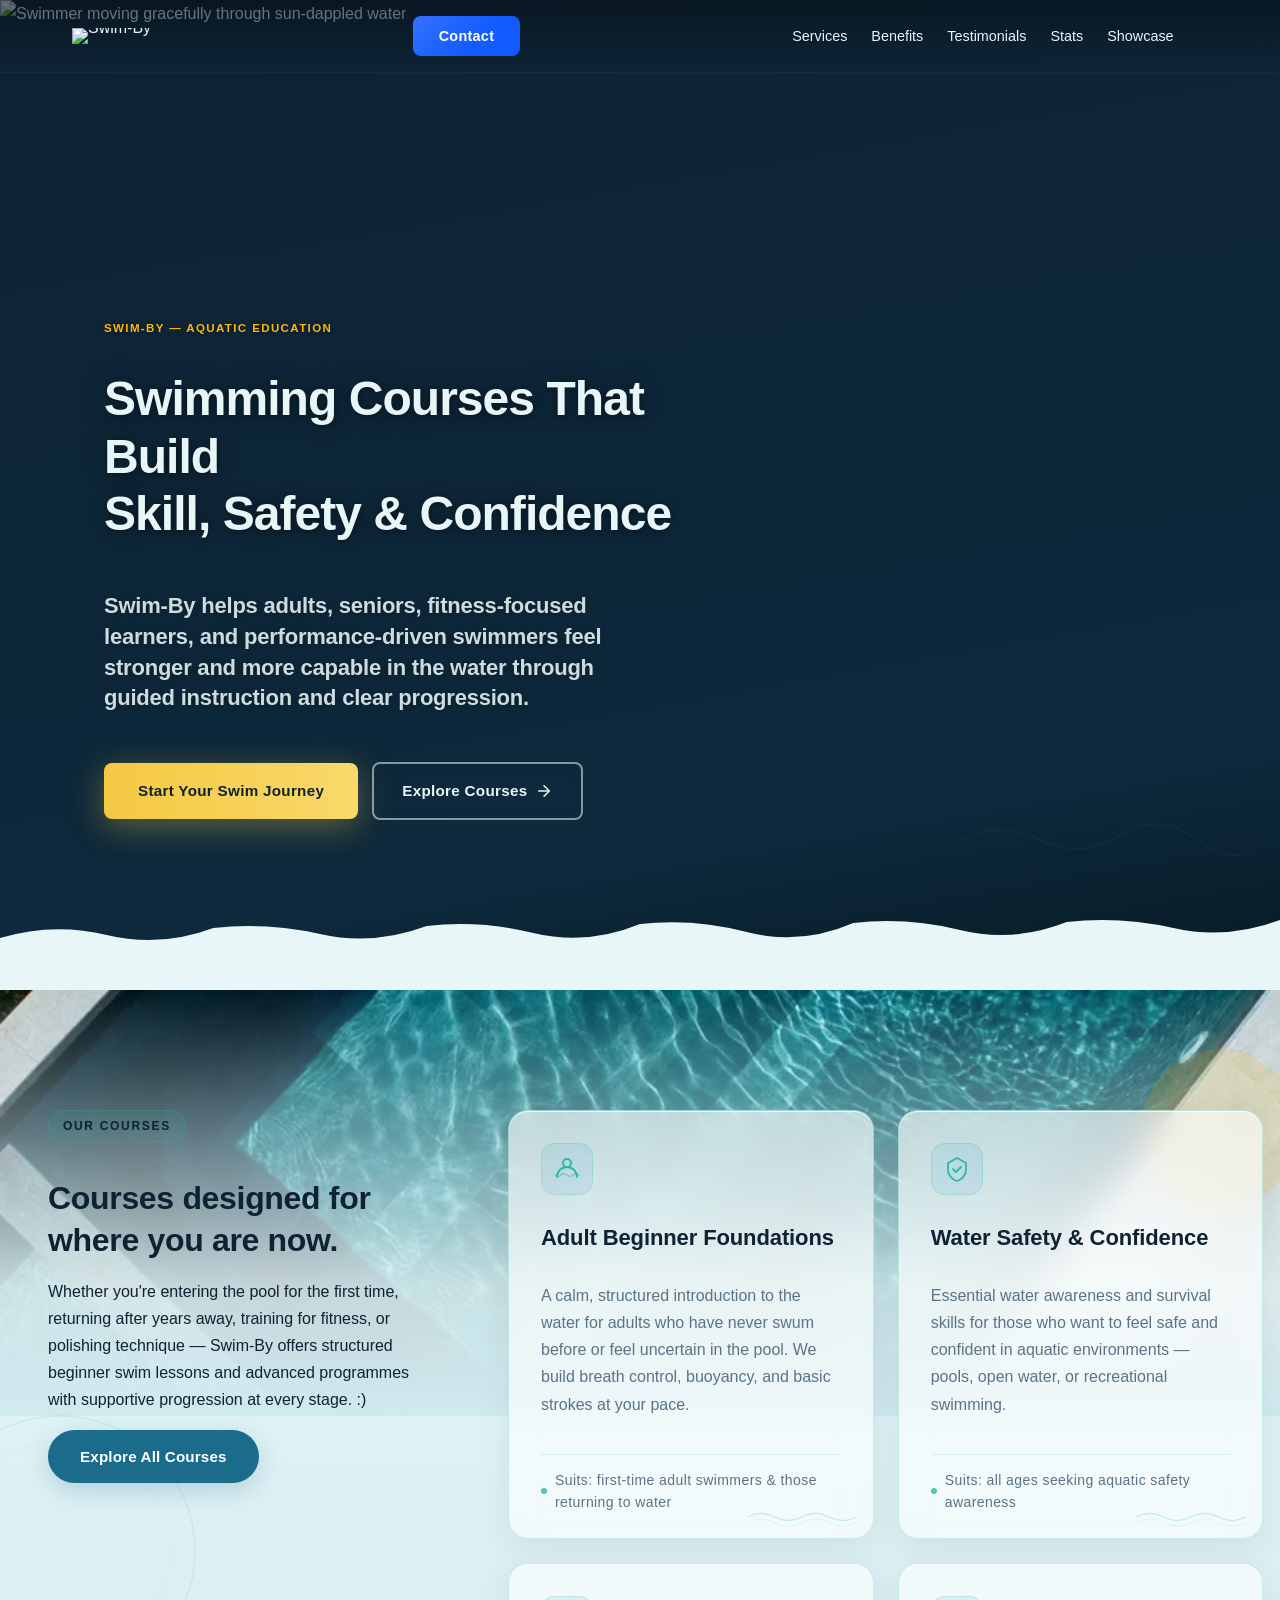
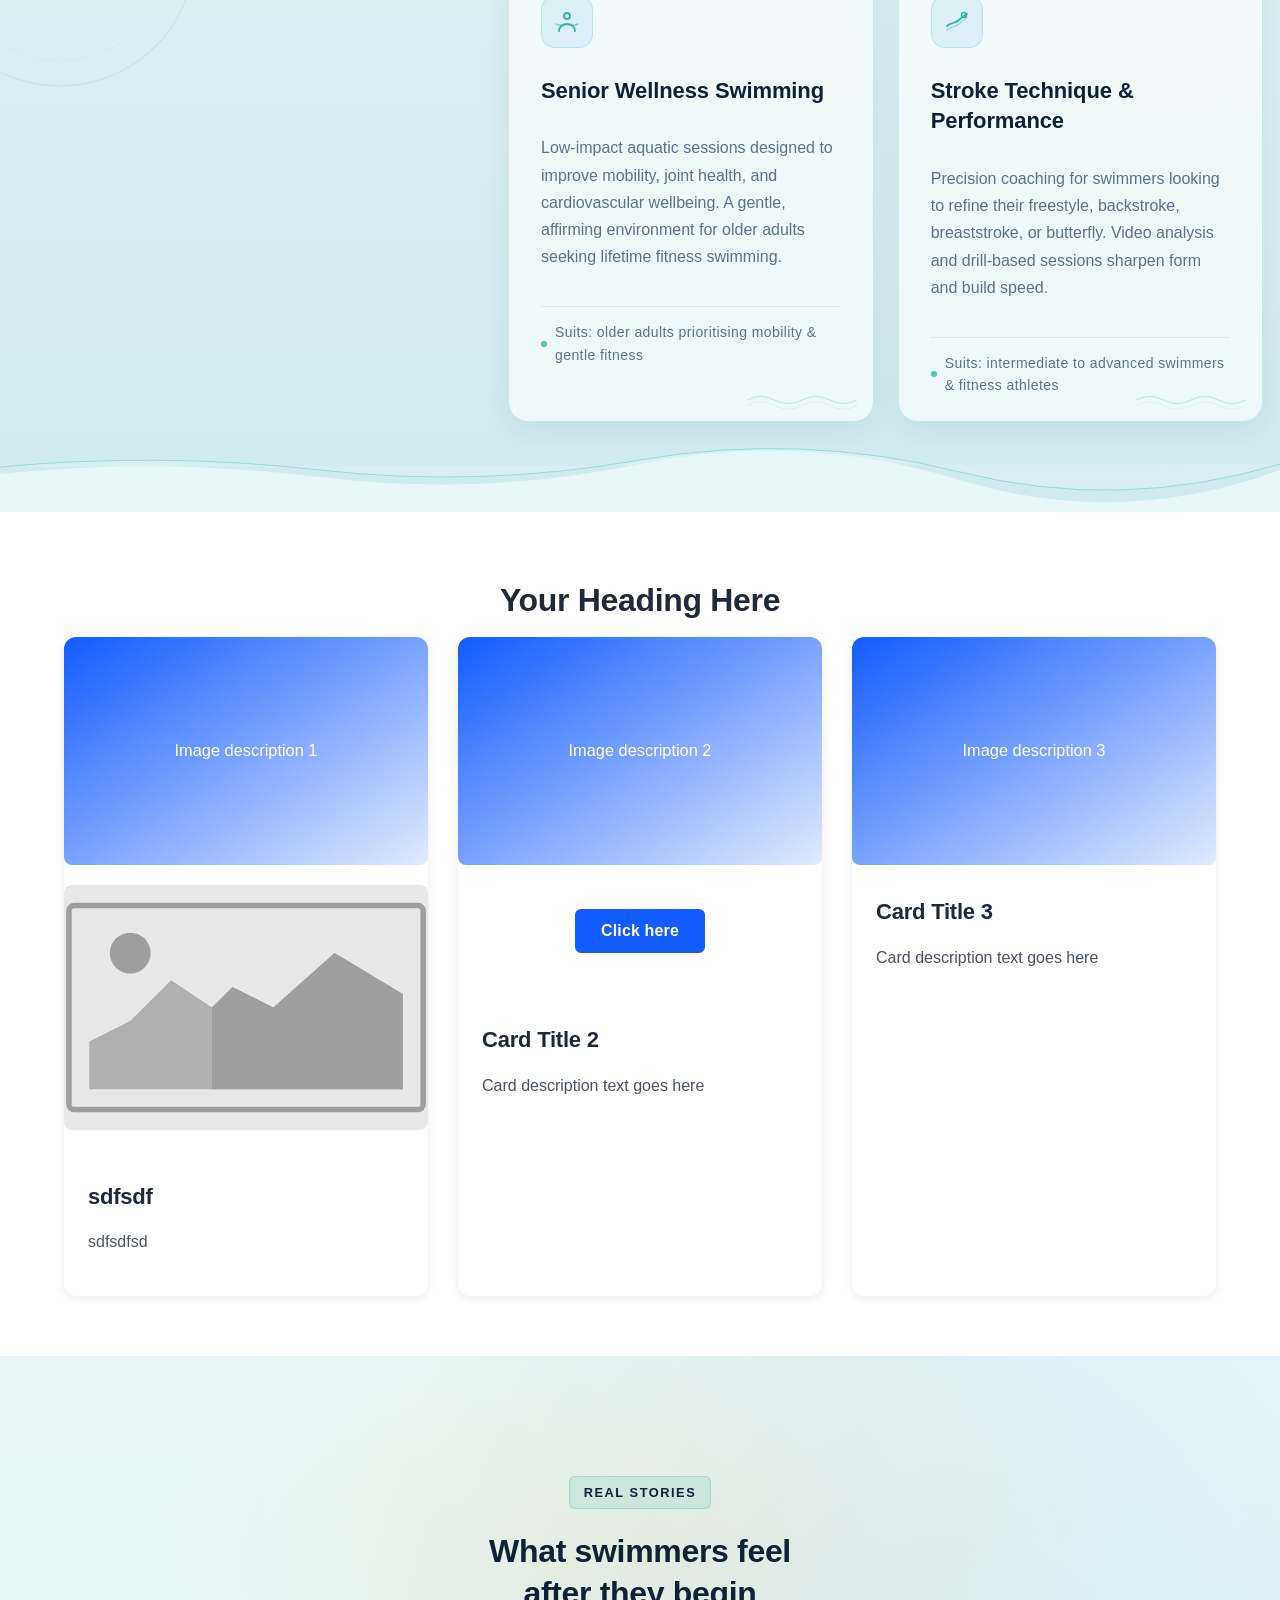
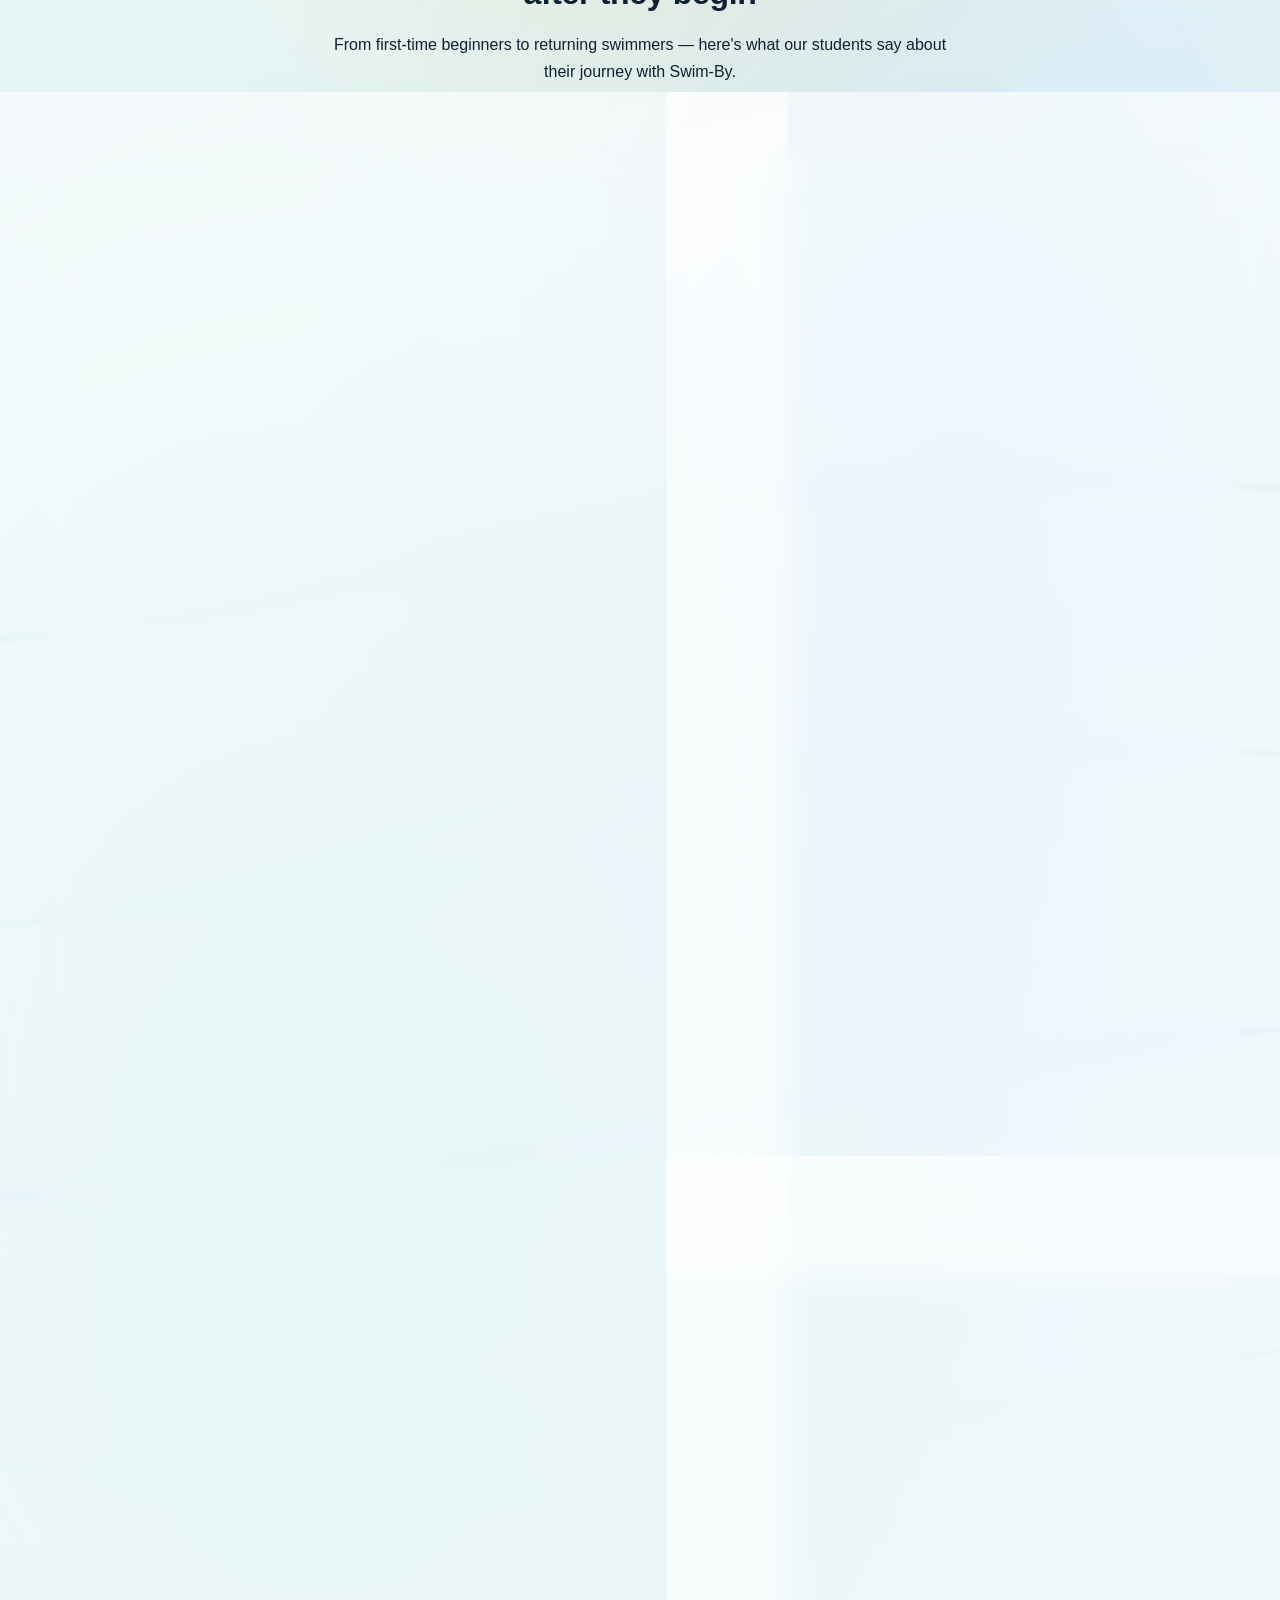
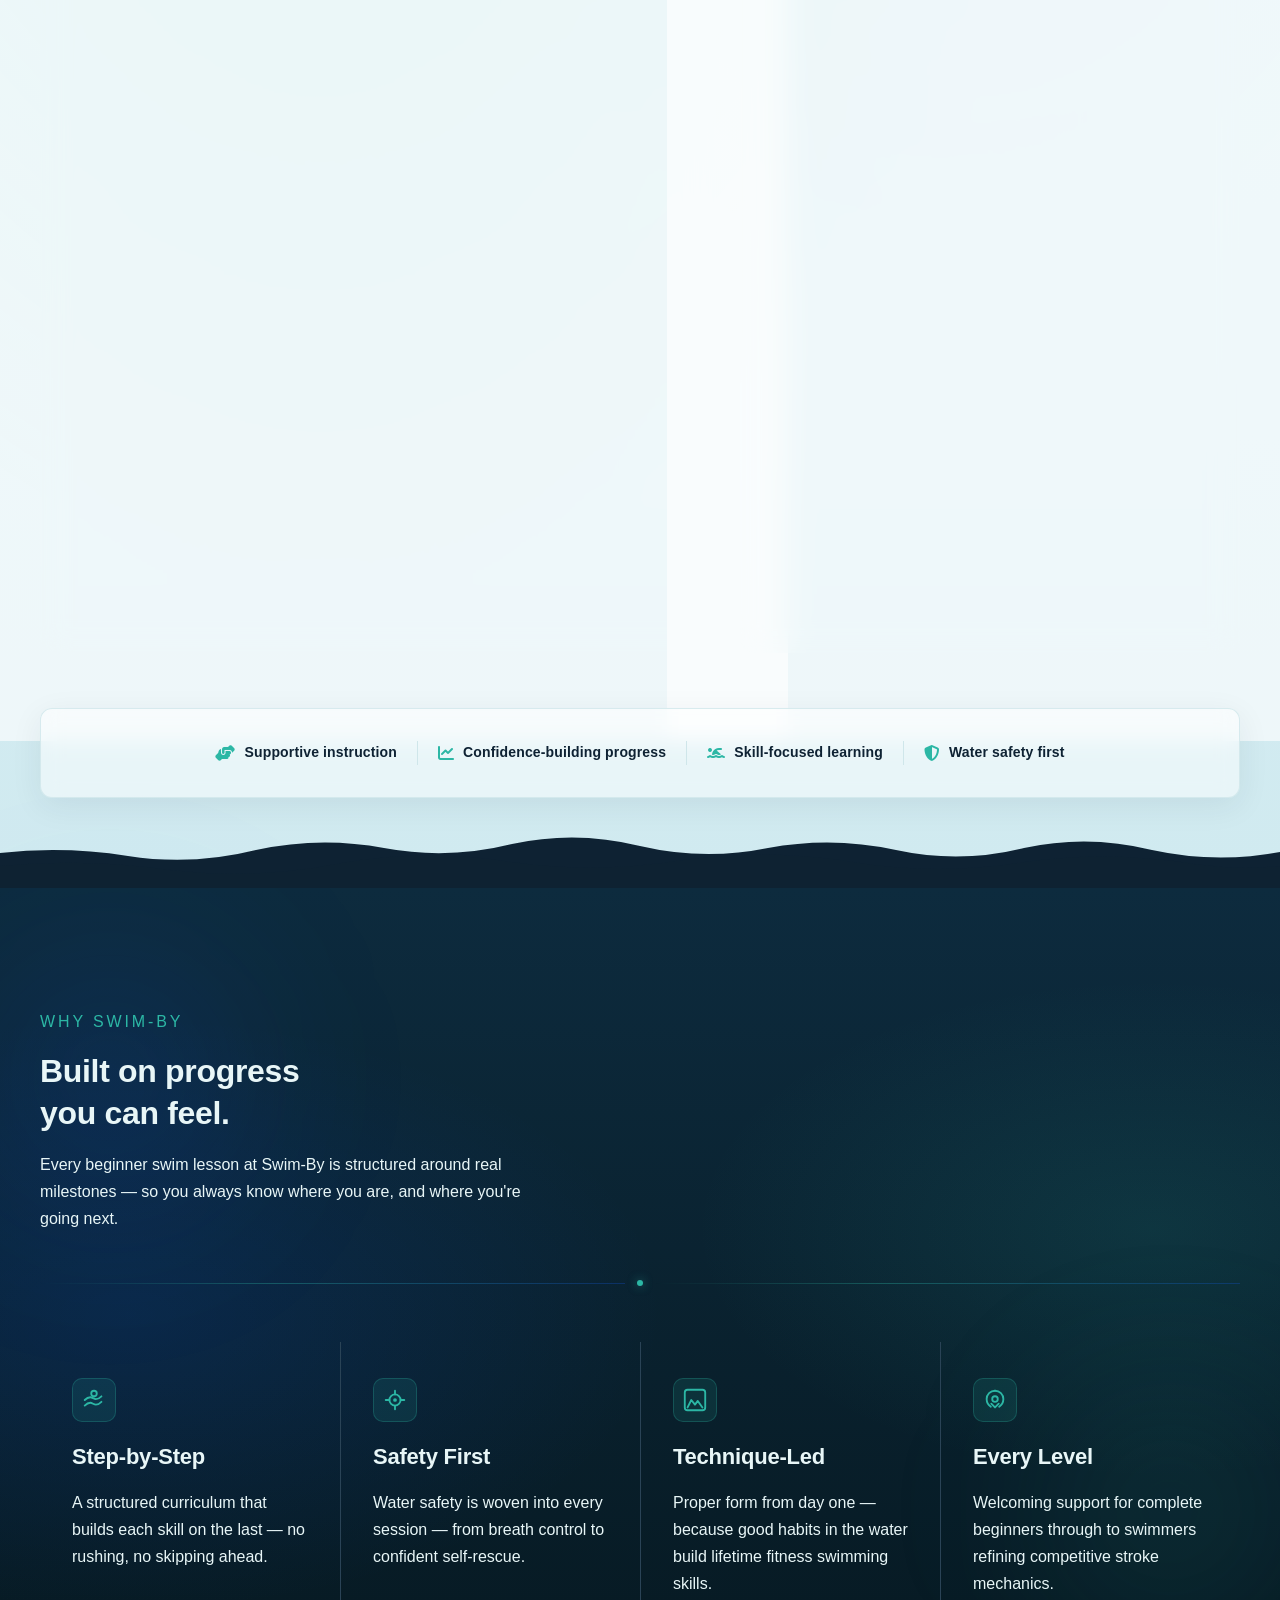
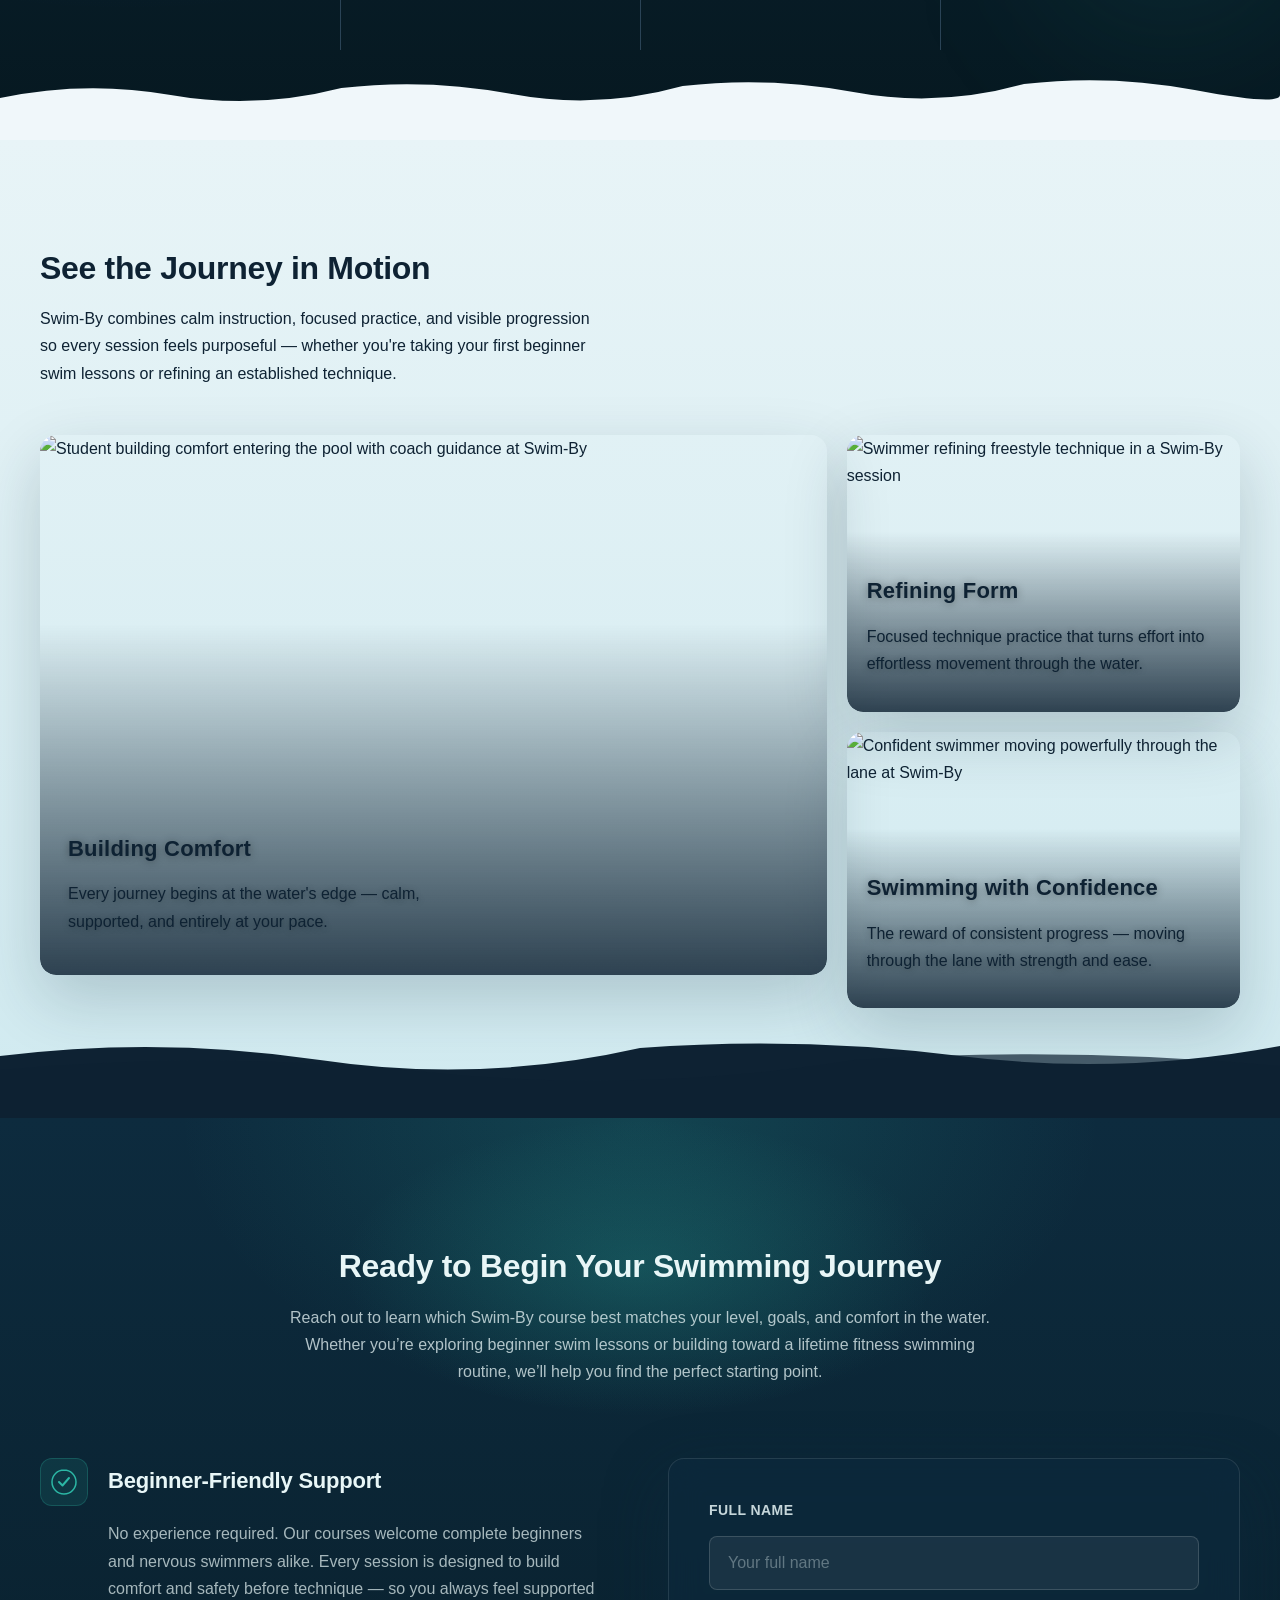
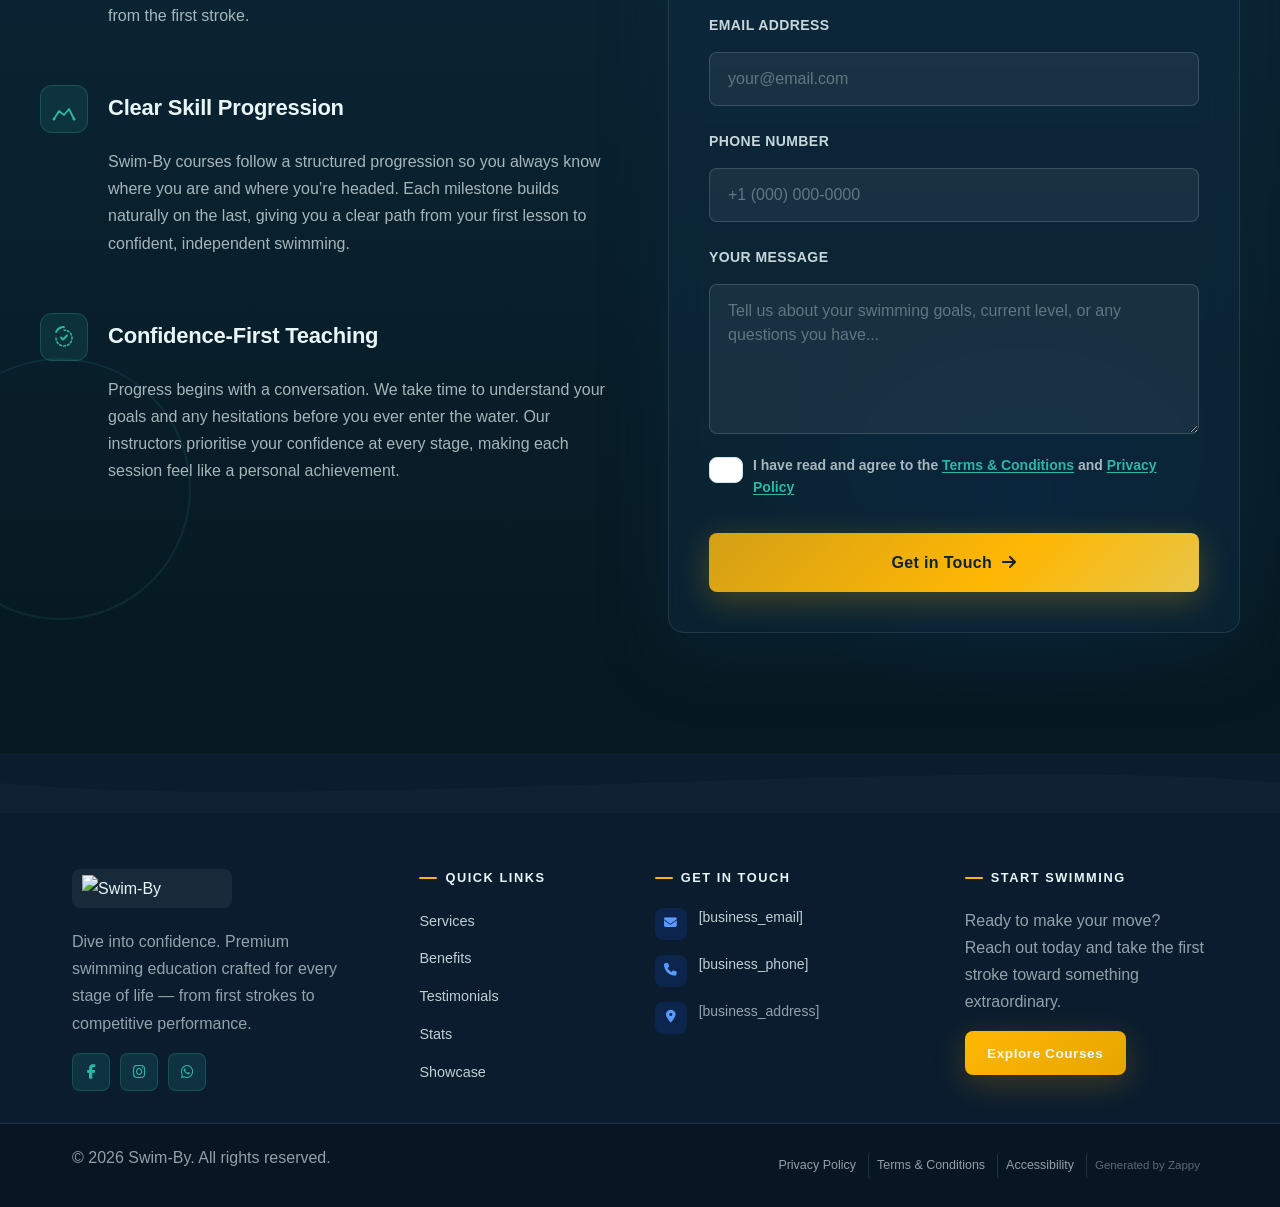
==== commit bb932946: "Incremental sync: 1 page(s) — update_text" ====
--- a/public/index.html
+++ b/public/index.html
@@ -1 +1 @@
-<!doctype html><html dir="ltr" lang="en"><head><meta charset="UTF-8"><meta content="width=device-width,initial-scale=1" name="viewport"><meta content="index, follow" name="robots"><title>beginner swim lessons — Swim-By</title><meta content="A swimming courses business focused on teaching swimming skills. The brand centers around aquatic education, likely emphasizing safety, skill development, and c" name="description"><meta content="beginner swim lessons, lifetime fitness swimming lessons, ymca adult swim lessons, free swimming lessons" name="keywords"><link href="/assets/favicon.ico" rel="icon" type="image/x-icon"><link href="/assets/favicon-16x16.png" rel="icon" type="image/png" sizes="16x16"><link href="/assets/favicon-32x32.png" rel="icon" type="image/png" sizes="32x32"><link href="/assets/favicon-48x48.png" rel="icon" type="image/png" sizes="48x48"><link href="/assets/favicon-192x192.png" rel="icon" type="image/png" sizes="192x192"><link href="/assets/favicon-512x512.png" rel="icon" type="image/png" sizes="512x512"><link href="/assets/apple-touch-icon.png" rel="apple-touch-icon"><script>!function(){"use strict";var t="6c2d6ef0-5509-44b9-afb7-56d4ec0d98e9",e="https://qaapi.zappy5.com/api/analytics/track",a=18e5,n=2592e6,o=!0,i=!0,r=!0;var s=function(){var e="zappy_visitor_"+t,a=null;try{if(a=localStorage.getItem(e)){var o=JSON.parse(a),i=Date.now();if(i-o.created<n)return o.lastSeen=i,localStorage.setItem(e,JSON.stringify(o)),o.id}}catch(t){console.warn("Zappy Analytics: LocalStorage not available")}var r="zv_"+Date.now()+"_"+Math.random().toString(36).substr(2,9);try{localStorage.setItem(e,JSON.stringify({id:r,created:Date.now(),lastSeen:Date.now()}))}catch(t){}return r}(),c=function(){var e="zappy_session_"+t,n=null;try{if(n=sessionStorage.getItem(e)){var o=JSON.parse(n),i=Date.now();if(i-o.timestamp<a)return o.timestamp=i,sessionStorage.setItem(e,JSON.stringify(o)),o.id}}catch(t){console.warn("Zappy Analytics: SessionStorage not available")}var r="zs_"+Date.now()+"_"+Math.random().toString(36).substr(2,9);try{sessionStorage.setItem(e,JSON.stringify({id:r,timestamp:Date.now()}))}catch(t){}return r}();function l(a,n){n=n||{};var o={website_id:t,event_type:a,page_path:window.location.pathname,referrer:document.referrer||"direct",visitor_id:s,session_id:c,metadata:n};if(navigator.sendBeacon){var i=new Blob([JSON.stringify(o)],{type:"application/json"});navigator.sendBeacon(e,i)}else fetch(e,{method:"POST",headers:{"Content-Type":"application/json"},body:JSON.stringify(o),keepalive:!0}).catch(function(t){console.warn("Zappy Analytics: Failed to track event",t)})}o&&l("pageview",{title:document.title,url:window.location.href}),i&&document.addEventListener("click",function(t){var e=t.target;if("BUTTON"===e.tagName||e.closest("button")){var a="BUTTON"===e.tagName?e:e.closest("button");l("click",{element:"button",text:a.textContent.trim().substring(0,100),id:a.id||null,class:a.className||null})}else if("A"===e.tagName||e.closest("a")){var n="A"===e.tagName?e:e.closest("a");l("navigation",{element:"link",text:n.textContent.trim().substring(0,100),href:n.href,external:n.hostname!==window.location.hostname})}},!0),r&&document.addEventListener("submit",function(t){var e=t.target;l("form_submit",{form_id:e.id||null,form_name:e.name||null,form_action:e.action||null,form_method:e.method||"GET"})},!0);var d=Date.now();window.addEventListener("beforeunload",function(){l("page_unload",{time_on_page:Math.floor((Date.now()-d)/1e3),page_path:window.location.pathname})}),window.zappyAnalytics={track:l,getVisitorId:function(){return s},getSessionId:function(){return c}}}()</script><meta content="beginner swim lessons — Swim-By" property="og:title"><meta content="A swimming courses business focused on teaching swimming skills. The brand centers around aquatic education, likely emphasizing safety, skill development, and c" property="og:description"><meta content="summary_large_image" name="twitter:card"><meta content="beginner swim lessons — Swim-By" name="twitter:title"><meta content="A swimming courses business focused on teaching swimming skills. The brand centers around aquatic education, likely emphasizing safety, skill development, and c" name="twitter:description"><script type="application/ld+json">{"@context":"https://schema.org","@graph":[{"@type":"Organization","@id":"https://swim-by.zappy5.app#organization","name":"Swim-By","url":"https://swim-by.zappy5.app","description":"A swimming courses business focused on teaching swimming skills. The brand centers around aquatic education, likely emphasizing safety, skill development, and confidence in the water. The specific audience, teaching approach, and unique differentiators are yet to be defined."},{"@type":"WebSite","@id":"https://swim-by.zappy5.app#website","url":"https://swim-by.zappy5.app","name":"Swim-By","publisher":{"@id":"https://swim-by.zappy5.app#organization"}},{"@type":"ContactPage","@id":"https://swim-by.zappy5.app#contactpage","url":"https://swim-by.zappy5.app","name":"beginner swim lessons — Swim-By","mainEntity":{"@id":"https://swim-by.zappy5.app#organization"},"potentialAction":{"@type":"CommunicateAction","target":{"@type":"EntryPoint","urlTemplate":"https://swim-by.zappy5.app/api/email/contact-form","actionPlatform":["http/method=POST"],"contentType":"application/json"},"instrument":[{"@type":"PropertyValue","name":"name","propertyID":"text","valueRequired":true,"description":"Your full name"},{"@type":"PropertyValue","name":"email","propertyID":"email","valueRequired":true,"description":"your@email.com"},{"@type":"PropertyValue","name":"phone","propertyID":"tel","valueRequired":false,"description":"+1 (000) 000-0000"},{"@type":"PropertyValue","name":"message","propertyID":"textarea","valueRequired":true,"description":"Tell us about your swimming goals, current level, or any questions you have..."},{"@type":"PropertyValue","name":"privacy_consent","propertyID":"checkbox","valueRequired":true}]}}]}</script><meta content="website" property="og:type"><meta content="en_US" property="og:locale"><link href="https://cdnjs.cloudflare.com/ajax/libs/font-awesome/6.4.0/css/all.min.css" rel="stylesheet"><link href="/assets/favicon.ico" rel="icon" type="image/x-icon"><link href="/assets/favicon-16x16.png" rel="icon" type="image/png" sizes="16x16"><link href="/assets/favicon-32x32.png" rel="icon" type="image/png" sizes="32x32"><link href="/assets/favicon-48x48.png" rel="icon" type="image/png" sizes="48x48"><link href="/assets/favicon-192x192.png" rel="icon" type="image/png" sizes="192x192"><link href="/assets/favicon-512x512.png" rel="icon" type="image/png" sizes="512x512"><link href="/assets/apple-touch-icon.png" rel="apple-touch-icon"><link href="https://cdn.jsdelivr.net/npm/vanilla-cookieconsent@3/dist/cookieconsent.css" rel="stylesheet"><script src="https://cdn.jsdelivr.net/npm/vanilla-cookieconsent@3/dist/cookieconsent.umd.js"></script><script src="https://cdn.jsdelivr.net/gh/mickidum/acc_toolbar/acctoolbar/acctoolbar.min.js"></script><style data-zappy-section-v2-css="true">.home-services-section{position:relative;background-color:var(--bg-light);background-image:linear-gradient(180deg,#e8f6f7 0,#d0eaf0 100%);color:var(--text-dark);padding:100px 24px 90px;overflow:visible;font-family:Inter,'Suisse Int\'l',sans-serif}.home-services-section__water-strip{position:absolute;top:0;left:0;width:100%;height:38%;z-index:0;overflow:hidden;pointer-events:none}.home-services-section__water-strip [data-preserve-bg='0']{width:100%;height:100%;opacity:.13;filter:saturate(1.2) blur(1px)}.home-services-section__water-overlay{position:absolute;inset:0;background:linear-gradient(180deg,rgba(232,246,247,0) 0,rgba(232,246,247,.85) 70%,#d0eaf0 100%)}.home-services-section__deco-ring{position:absolute;left:-80px;top:50%;transform:translateY(-50%);width:280px;height:280px;pointer-events:none;z-index:0;opacity:1}.home-services-section__deco-blob{position:absolute;top:40px;right:-30px;width:200px;height:200px;pointer-events:none;z-index:0}.home-services-section__container{position:relative;z-index:1;max-width:1200px;margin:0 auto;display:grid;grid-template-columns:1fr;gap:48px}.home-services-section__intro{max-width:640px}.home-services-section__label{display:inline-block;font-size:.75rem;font-weight:700;letter-spacing:.14em;text-transform:uppercase;color:var(--secondary);background:rgba(44,183,165,.1);border:1px solid rgba(44,183,165,.25);border-radius:100px;padding:5px 14px;margin-bottom:20px}.home-services-section__heading{font-family:'Cormorant Garamond',Georgia,serif;font-size:2.25rem;font-weight:600;line-height:1.2;letter-spacing:-.01em;color:var(--text-dark);margin:0 0 20px}.home-services-section__intro-text{font-size:1rem!important;line-height:1.7;color:var(--text-muted);margin:0 0 32px;max-width:560px}.home-services-section__cta{display:inline-flex;align-items:center;gap:8px;background:#1b6b8a;color:#fff;padding:14px 32px;border-radius:100px;border:none;font-weight:700;font-size:.95rem;letter-spacing:.01em;text-decoration:none;transition:background .25s ease,box-shadow .25s ease,transform .2s ease;box-shadow:0 8px 24px rgba(27,107,138,.22)}.home-services-section__cta:hover{background:var(--primary);box-shadow:0 12px 32px rgba(18,91,255,.28);transform:translateY(-2px)}.home-services-section__grid{display:grid;grid-template-columns:1fr;gap:24px}.home-services-section__card{position:relative;background:rgba(255,255,255,.62);backdrop-filter:blur(14px);-webkit-backdrop-filter:blur(14px);border:1px solid rgba(44,183,165,.22);border-radius:20px;padding:2rem 2rem 1.5rem;overflow:hidden;display:flex;flex-direction:column;gap:0;box-shadow:0 8px 32px rgba(13,43,62,.07),inset 0 1px 0 rgba(255,255,255,.8);transition:transform .28s ease,box-shadow .28s ease,border-color .28s ease}.home-services-section__card::before{content:'';position:absolute;top:0;left:0;right:0;height:3px;background:linear-gradient(90deg,var(--secondary),var(--primary));border-radius:20px 20px 0 0;opacity:0;transition:opacity .28s ease}.home-services-section__card:hover{transform:translateY(-5px);box-shadow:0 20px 48px rgba(13,43,62,.13),inset 0 1px 0 rgba(255,255,255,.9);border-color:rgba(44,183,165,.42)}.home-services-section__card:hover::before{opacity:1}.home-services-section__card-icon-wrap{display:flex;align-items:center;justify-content:center;width:52px;height:52px;border-radius:14px;background:linear-gradient(135deg,rgba(44,183,165,.12) 0,rgba(18,91,255,.08) 100%);border:1px solid rgba(44,183,165,.2);color:var(--secondary);margin-bottom:20px;flex-shrink:0}.home-services-section__card-body{flex:1;display:flex;flex-direction:column;gap:12px}.home-services-section__card-title{font-family:'Cormorant Garamond',Georgia,serif;font-size:1.375rem;font-weight:600;line-height:1.3;color:var(--text-dark);margin:0;letter-spacing:-.005em}.home-services-section__card-desc{font-size:1rem!important;line-height:1.7;color:var(--text-muted);margin:0}.home-services-section__card-tag{display:flex;align-items:center;gap:8px;margin-top:8px;padding-top:14px;border-top:1px solid rgba(44,183,165,.15)}.home-services-section__tag-dot{display:inline-block;width:6px;height:6px;border-radius:50%;background:var(--secondary);flex-shrink:0;opacity:.8}.home-services-section__card-tag small{font-size:.8rem;font-weight:500;letter-spacing:.03em;color:var(--text-muted);line-height:1.5}.home-services-section__card-wave{position:absolute;bottom:10px;right:16px;width:110px;height:22px;pointer-events:none;z-index:0}.home-services-section__divider-wrapper{position:absolute;bottom:0;left:0;width:100%;height:90px;pointer-events:none;z-index:5}.home-services-section__divider-wrapper svg{display:block;width:100%;height:100%}@media (min-width:640px){.home-services-section__grid{grid-template-columns:1fr 1fr;gap:28px}}@media (min-width:900px){.home-services-section{padding:120px 48px 90px}.home-services-section__container{grid-template-columns:340px 1fr;gap:64px;align-items:start}.home-services-section__intro{position:sticky;top:120px;max-width:100%}.home-services-section__grid{grid-template-columns:1fr 1fr;gap:24px}.home-services-section__heading{font-size:2.6rem}}@media (min-width:1100px){.home-services-section__container{grid-template-columns:380px 1fr;gap:80px}.home-services-section__heading{font-size:3rem}}@media (max-width:639px){.home-services-section{padding:100px 16px 90px}.home-services-section__grid{grid-template-columns:1fr!important}.home-services-section__card{padding:1.5rem 1.25rem 1.25rem}.home-services-section__deco-ring{display:none}.home-services-section__deco-blob{width:120px;height:120px;right:-10px;top:20px}.home-services-section__heading{font-size:2rem}}</style><link href="/styles.css" rel="stylesheet"><style id="zappy-dropdown-submenu-styles">#navMenu li:has(.sub-menu),.nav-menu li:has(.sub-menu),.navbar li:has(.sub-menu),nav li:has(.sub-menu){position:relative}#navMenu .sub-menu,.nav-menu .sub-menu,.navbar .sub-menu,nav .sub-menu{display:block!important;position:absolute!important;top:100%;left:0;min-width:220px;background:#fff;border-radius:8px;box-shadow:0 8px 25px rgba(0,0,0,.15);padding:8px 0;opacity:0;visibility:hidden;transform:translateY(10px);transition:all .3s ease;z-index:1000;list-style:none;pointer-events:none}#navMenu li:hover>.sub-menu,.nav-menu li:hover>.sub-menu,.navbar li:hover>.sub-menu,nav li:hover>.sub-menu{opacity:1!important;visibility:visible!important;transform:translateY(0)!important;pointer-events:auto!important}.sub-menu li{list-style:none;margin:0;padding:0}.sub-menu a{display:block!important;padding:10px 16px!important;color:var(--text-dark,#333)!important;font-weight:500;text-decoration:none;white-space:nowrap;transition:background-color .2s}.sub-menu .zappy-nav-child>a{padding-left:28px!important;font-size:.9em!important;opacity:.85!important}[dir=rtl] .sub-menu .zappy-nav-child>a,html[lang=ar] .sub-menu .zappy-nav-child>a,html[lang=he] .sub-menu .zappy-nav-child>a{padding-left:10px!important;padding-right:28px!important}.sub-menu .zappy-nav-parent>a{font-weight:600!important}.sub-menu a:hover{background-color:#f5f5f5}[dir=rtl] .nav-menu .sub-menu,[dir=rtl] .navbar .sub-menu,[dir=rtl] nav .sub-menu,html[lang=ar] .nav-menu .sub-menu,html[lang=ar] .navbar .sub-menu,html[lang=ar] nav .sub-menu,html[lang=he] .nav-menu .sub-menu,html[lang=he] .navbar .sub-menu,html[lang=he] nav .sub-menu{left:auto!important;right:0!important}.sub-menu:empty,.sub-menu:not(:has(li)):not(:has(> a)),.sub-menu:not(:has(li:not(.zappy-hidden-menu-item))):not(:has(> a)){display:none!important;opacity:0!important;visibility:hidden!important;pointer-events:none!important}li:has(.menu-group-title):hover>.sub-menu{opacity:1!important;visibility:visible!important;transform:translateY(0)!important;pointer-events:auto!important}#navMenu>li>.menu-group-title,.nav-menu>li>.menu-group-title{display:inline-block;padding:.5rem 1rem;cursor:default;user-select:none}@media (max-width:768px){#navMenu .sub-menu,.nav-menu .sub-menu,.navbar .sub-menu,nav .sub-menu{position:static!important;transform:none!important;box-shadow:none!important;background:0 0!important;max-height:0;overflow:hidden;opacity:0;visibility:hidden;transition:max-height .3s ease,opacity .3s ease;padding:0!important;border-radius:0!important}#navMenu .sub-menu.mobile-expanded,.nav-menu .sub-menu.mobile-expanded,.navbar .sub-menu.mobile-expanded{max-height:none!important;overflow-y:visible!important;opacity:1!important;visibility:visible!important;padding:8px 0 8px 16px!important}[dir=rtl] .sub-menu.mobile-expanded,html[lang=he] .sub-menu.mobile-expanded{padding:8px 16px 8px 0!important}#navMenu li:hover>.sub-menu,.nav-menu li:hover>.sub-menu,.navbar li:hover>.sub-menu,nav li:hover>.sub-menu{opacity:0;visibility:hidden;pointer-events:none}#navMenu li>.sub-menu.mobile-expanded,.nav-menu li>.sub-menu.mobile-expanded,.navbar li>.sub-menu.mobile-expanded,nav li>.sub-menu.mobile-expanded{opacity:1!important;visibility:visible!important;pointer-events:auto!important}#navMenu li:has(.sub-menu),.nav-menu li:has(.sub-menu),.navbar li:has(.sub-menu),nav li:has(.sub-menu){display:flex!important;flex-wrap:wrap!important;align-items:center!important;position:relative!important;min-height:44px!important}#navMenu li:has(.sub-menu)>a,.nav-menu li:has(.sub-menu)>a,.navbar li:has(.sub-menu)>a,nav li:has(.sub-menu)>a{flex:1!important;min-width:0!important}#navMenu li:has(.sub-menu)>.menu-group-title,.nav-menu li:has(.sub-menu)>.menu-group-title,.navbar li:has(.sub-menu)>.menu-group-title,nav li:has(.sub-menu)>.menu-group-title{flex:1!important;min-width:0!important;padding:0!important;line-height:inherit!important}#navMenu li:has(.sub-menu)>.sub-menu,.nav-menu li:has(.sub-menu)>.sub-menu,.navbar li:has(.sub-menu)>.sub-menu,nav li:has(.sub-menu)>.sub-menu{flex-basis:100%!important;width:100%!important}#navMenu li:has(.sub-menu)>a [class*=arrow],#navMenu li:has(.sub-menu)>a [class*=chevron],.nav-menu li:has(.sub-menu)>a .fa-angle-down,.nav-menu li:has(.sub-menu)>a .fa-chevron-down,.nav-menu li:has(.sub-menu)>a [class*=arrow],.nav-menu li:has(.sub-menu)>a [class*=chevron],nav li:has(.sub-menu)>a [class*=arrow],nav li:has(.sub-menu)>a [class*=chevron]{display:none!important;visibility:hidden!important}.mobile-submenu-toggle{display:flex!important;align-items:center!important;justify-content:center!important;width:44px!important;height:auto!important;background:0 0!important;border:none!important;cursor:pointer!important;color:var(--text-light)!important;position:static!important;flex-shrink:0!important;align-self:stretch!important;z-index:2!important;padding:0!important;margin:0!important}.mobile-submenu-toggle::after{content:''!important;width:0!important;height:0!important;border-left:6px solid transparent!important;border-right:6px solid transparent!important;border-top:7px solid currentColor!important;transition:transform .3s ease!important}.mobile-submenu-toggle.expanded::after{transform:rotate(180deg)!important}.sub-menu a{padding:10px 0!important;display:block!important;color:var(--text-light)!important;white-space:normal!important}.sub-menu .zappy-nav-child>a{padding-left:28px!important;font-size:.9em!important;opacity:.85!important}[dir=rtl] .sub-menu .zappy-nav-child>a,html[lang=ar] .sub-menu .zappy-nav-child>a,html[lang=he] .sub-menu .zappy-nav-child>a{padding-left:0!important;padding-right:28px!important}.sub-menu .zappy-nav-parent>a{font-weight:600!important}#navMenu.active,.nav-menu.active{max-width:100vw!important;overflow-x:hidden!important;box-sizing:border-box!important}.navbar .sub-menu li a,.zappy-products-dropdown .sub-menu a,nav.navbar .sub-menu li a{color:var(--text-light)!important}}@media (min-width:769px){.mobile-submenu-toggle{display:none!important}}</style><style id="zappy-widget-visibility">html[dir=rtl] .whatsapp-float{right:20px!important;left:auto!important}html:not([dir]) .whatsapp-float,html[dir=ltr] .whatsapp-float{left:20px!important;right:auto!important}html[dir=rtl] #mic-access-tool-general-button,html[dir=rtl] #mic-init-access-tool #mic-access-tool-general-button,html[dir=rtl] #mic-init-access-tool .mic-access-tool-general-button,html[dir=rtl] ._access-icon,html[dir=rtl] .mic-access-tool-general-button{left:20px!important;right:auto!important}html:not([dir]) #mic-access-tool-general-button,html:not([dir]) #mic-init-access-tool #mic-access-tool-general-button,html:not([dir]) #mic-init-access-tool .mic-access-tool-general-button,html:not([dir]) ._access-icon,html:not([dir]) .mic-access-tool-general-button,html[dir=ltr] #mic-access-tool-general-button,html[dir=ltr] #mic-init-access-tool #mic-access-tool-general-button,html[dir=ltr] #mic-init-access-tool .mic-access-tool-general-button,html[dir=ltr] ._access-icon,html[dir=ltr] .mic-access-tool-general-button{right:20px!important;left:auto!important}@media (max-width:768px){.whatsapp-float{display:flex!important}}@media (min-width:769px){.whatsapp-float{display:flex!important}}@media (max-width:768px){#mic-access-tool-box,#mic-access-tool-general-button,#mic-init-access-tool #mic-access-tool-box,#mic-init-access-tool #mic-access-tool-general-button,#mic-init-access-tool .mic-access-tool-general-button,._access-icon,._access-menu,.mic-access-tool-box,.mic-access-tool-general-button,div[id*=mic-access-tool-box]{display:none!important;visibility:hidden!important;opacity:0!important;pointer-events:none!important}}@media (min-width:769px){#mic-access-tool-box,#mic-access-tool-general-button,#mic-init-access-tool #mic-access-tool-box,#mic-init-access-tool #mic-access-tool-general-button,#mic-init-access-tool .mic-access-tool-general-button,._access-icon,._access-menu,.mic-access-tool-box,.mic-access-tool-general-button,div[id*=mic-access-tool-box]{display:none!important;visibility:hidden!important;opacity:0!important;pointer-events:none!important}}</style></head><body><nav class="navbar"><button class="mobile-toggle" aria-label="Menu" id="mobileToggle"><svg viewBox="0 0 24 24" fill="none" height="24" width="24" class="hamburger-icon"><path d="M3 12h18M3 6h18M3 18h18" stroke="currentColor" stroke-width="2" stroke-linecap="round"></path></svg> <svg viewBox="0 0 24 24" fill="none" height="24" width="24" class="close-icon" style="display:none"><path d="M18 6L6 18M6 6l12 12" stroke="currentColor" stroke-width="2" stroke-linecap="round"></path></svg></button> <button class="phone-header-btn" aria-label="Call" data-phone="+1-800-SWIM-NOW"><svg viewBox="0 0 24 24" fill="currentColor" height="20" width="20"><path d="M22 16.92v3a2 2 0 0 1-2.18 2 19.79 19.79 0 0 1-8.63-3.07 19.5 19.5 0 0 1-6-6 19.79 19.79 0 0 1-3.07-8.67A2 2 0 0 1 4.11 2h3a2 2 0 0 1 2 1.72 12.84 12.84 0 0 0 .7 2.81 2 2 0 0 1-.45 2.11L8.09 9.91a16 16 0 0 0 6 6l1.27-1.27a2 2 0 0 1 2.11-.45 12.84 12.84 0 0 0 2.81.7A2 2 0 0 1 22 16.92z"></path></svg></button><div class="nav-container"><div class="nav-brand"><a href="/" class="logo-link"><img alt="Swim-By" src="/assets/swim-by-sports-fitness-education-logo.webp" class="logo"></a></div><ul class="nav-menu" id="navMenu"><li><a href="#services">Services</a></li><li><a href="#benefits">Benefits</a></li><li><a href="#testimonials">Testimonials</a></li><li><a href="#stats">Stats</a></li><li><a href="#showcase">Showcase</a></li></ul><div class="nav-cta-container"><a href="#contact" class="nav-cta-btn">Contact</a></div></div></nav><script>window.addEventListener("load",function(){const e=document.querySelector(".navbar, nav, header");if(!e)return void console.log("[Navbar] Navbar element not found");let t=document.getElementById("mobileToggle")||document.querySelector(".mobile-toggle")||document.querySelector(".hamburger")||document.querySelector(".hamburger-menu")||document.querySelector(".menu-toggle")||document.querySelector(".burger-menu")||document.querySelector('[aria-label="Menu"]')||document.querySelector('[aria-label="תפריט"]');const o=document.querySelector(".phone-header-btn"),n=window.getComputedStyle(e);let r=n.backgroundColor;if(console.log("[Navbar] Initial navbar background:",r),"transparent"===r||"rgba(0, 0, 0, 0)"===r||r.startsWith("rgba")&&r.includes(", 0)")){const e=n.backgroundImage;if(e&&"none"!==e)console.log("[Navbar] Navbar has background image/gradient, using dark text"),r="rgb(240, 240, 240)";else{const e=window.getComputedStyle(document.body).backgroundColor;console.log("[Navbar] Navbar transparent, using body background:",e),r=e}}const i=r.match(/\d+/g);if(i&&i.length>=3){const e=(.299*parseInt(i[0])+.587*parseInt(i[1])+.114*parseInt(i[2]))/255;console.log("[Navbar] Mobile button colors preserved from Claude CSS (luminance:",e.toFixed(2)+")");const n=document.createElement("style");n.id="zappy-mobile-nav-fix";document.documentElement.lang;document.documentElement.dir,n.textContent='\n        /* Hide mobile buttons on desktop, show only on mobile */\n        @media (min-width: 769px) {\n          .mobile-toggle,\n          .phone-header-btn {\n            display: none !important;\n          }\n        }\n        \n        /* Show and position mobile buttons correctly on mobile */\n        @media (max-width: 768px) {\n          .mobile-toggle,\n          .phone-header-btn {\n            position: absolute !important;\n            top: 50% !important;\n            transform: translateY(-50%) !important;\n            z-index: 1001 !important;\n            display: flex !important;\n            align-items: center !important;\n            justify-content: center !important;\n            width: 36px !important;\n            height: 36px !important;\n            border-radius: 50% !important;\n            border: none !important;\n            cursor: pointer !important;\n            padding: 6px !important;\n            background: none !important;\n            color: var(--nav-text, var(--text-light)) !important;\n          }\n          \n          /* LTR positioning (default): hamburger LEFT, phone RIGHT */\n          html:not([dir="rtl"]):not([lang="he"]):not([lang="ar"]) .mobile-toggle,\n          html[dir="ltr"] .mobile-toggle {\n            left: 12px !important;\n            right: auto !important;\n          }\n          html:not([dir="rtl"]):not([lang="he"]):not([lang="ar"]) .phone-header-btn,\n          html[dir="ltr"] .phone-header-btn {\n            right: 12px !important;\n            left: auto !important;\n          }\n          \n          /* RTL positioning: hamburger RIGHT, phone LEFT */\n          html[dir="rtl"] .mobile-toggle,\n          html[lang="he"] .mobile-toggle,\n          html[lang="ar"] .mobile-toggle {\n            right: 12px !important;\n            left: auto !important;\n          }\n          html[dir="rtl"] .phone-header-btn,\n          html[lang="he"] .phone-header-btn,\n          html[lang="ar"] .phone-header-btn {\n            left: 12px !important;\n            right: auto !important;\n          }\n          \n          /* CRITICAL: Ensure nav-container has min-height on mobile */\n          /* All children are positioned absolutely/fixed on mobile, so height:auto collapses to 0 */\n          .nav-container {\n            min-height: 70px !important;\n            position: relative !important;\n          }\n          \n          /* Ensure SVG icons are properly sized and inherit color */\n          .mobile-toggle svg,\n          .phone-header-btn svg {\n            width: 24px !important;\n            height: 24px !important;\n            /* Don\'t force display - let JavaScript control hamburger/close toggle */\n          }\n          \n          /* Reset nav-cta-container on mobile - remove desktop box-shadow/padding */\n          /* that creates a visible ghost box when CTA button is hidden */\n          .nav-cta-container {\n            box-shadow: none !important;\n            padding: 0 !important;\n          }\n          \n          /* Hide nav-cta-container entirely on mobile when there\'s no lang-switcher */\n          /* (only the CTA button is inside, and it\'s hidden on mobile) */\n          .nav-cta-container:not(:has(.lang-switcher)) {\n            display: none !important;\n          }\n          \n          /* CRITICAL: Prevent hero image fade gradient from bleeding over headline text */\n          /* The .image-fade-gradient has bottom: -30px (extends below parent) */\n          /* On mobile stacked layout, this overlaps the h1 text below the image */\n          .hero-image-column {\n            overflow: hidden !important;\n          }\n          .image-fade-gradient {\n            bottom: 0 !important;\n          }\n          \n          /* Hide desktop language switcher on mobile - hamburger menu handles it */\n          /* High specificity to override stored CSS */\n          .lang-switcher,\n          .nav-cta-container .lang-switcher,\n          .nav-container .lang-switcher,\n          .navbar .lang-switcher,\n          .navbar .nav-cta-container .lang-switcher {\n            display: none !important;\n          }\n        }\n      ';const r=document.getElementById("zappy-mobile-nav-fix");r&&r.remove(),document.head.appendChild(n),console.log("[Navbar] Critical CSS injected for mobile nav positioning");const l=window.innerWidth<=768;if(t){const e=t.querySelector(".hamburger-icon"),o=t.querySelector(".close-icon");e&&(e.style.setProperty("width","24px","important"),e.style.setProperty("height","24px","important"),e.style.setProperty("display","block","important")),o&&(o.style.setProperty("width","24px","important"),o.style.setProperty("height","24px","important"),o.style.setProperty("display","none","important")),l?(t.style.setProperty("position","absolute","important"),t.style.setProperty("top","50%","important"),t.style.setProperty("transform","translateY(-50%)","important"),t.style.setProperty("z-index","1001","important"),t.style.removeProperty("left"),t.style.removeProperty("right"),console.log("[Navbar] Mobile toggle positioning applied (mobile viewport)")):(t.style.removeProperty("position"),t.style.removeProperty("top"),t.style.removeProperty("transform"),t.style.removeProperty("z-index"),t.style.removeProperty("left"),t.style.removeProperty("right"),console.log("[Navbar] Desktop viewport - cleared mobile toggle inline positioning"))}if(o){const e=o.querySelector("svg");e&&(e.style.width="24px",e.style.height="24px",e.setAttribute("width","24"),e.setAttribute("height","24")),l?(o.style.setProperty("position","absolute","important"),o.style.setProperty("top","50%","important"),o.style.setProperty("transform","translateY(-50%)","important"),o.style.setProperty("z-index","1001","important"),o.style.removeProperty("left"),o.style.removeProperty("right"),console.log("[Navbar] Phone button positioning applied (mobile viewport)")):(o.style.removeProperty("position"),o.style.removeProperty("top"),o.style.removeProperty("transform"),o.style.removeProperty("z-index"),o.style.removeProperty("left"),o.style.removeProperty("right"),console.log("[Navbar] Desktop viewport - cleared phone button inline positioning"))}}else console.log("[Navbar] Could not parse background color:",r);t=document.getElementById("mobileToggle")||document.querySelector(".mobile-toggle")||document.querySelector(".hamburger")||document.querySelector(".hamburger-menu")||document.querySelector(".menu-toggle")||document.querySelector(".burger-menu")||document.querySelector('[aria-label="Menu"]')||document.querySelector('[aria-label="תפריט"]');const l=document.getElementById("navMenu")||document.querySelector(".nav-menu")||document.querySelector(".nav-links")||document.querySelector("nav ul:not(.submenu)");if(!t||!l)return void console.log("[Navbar] Mobile toggle or menu not found:",{toggle:!!t,menu:!!l});l.id||(l.id="navMenu"),console.log("[Navbar] Initializing mobile menu...");const a=t.cloneNode(!0);t.parentNode.replaceChild(a,t),a.addEventListener("click",function(e){e.preventDefault(),e.stopPropagation();const t=this.querySelector(".hamburger-icon"),o=this.querySelector(".close-icon");l.classList.contains("active")?(l.classList.remove("active"),t&&t.style.setProperty("display","block","important"),o&&o.style.setProperty("display","none","important"),document.body.style.overflow="",console.log("[Navbar] Menu closed")):(l.classList.add("active"),t&&t.style.setProperty("display","none","important"),o&&o.style.setProperty("display","block","important"),document.body.style.overflow="hidden",console.log("[Navbar] Menu opened"))}),l.querySelectorAll("a").forEach(function(e){e.addEventListener("click",function(){if("#"===this.getAttribute("href"))return;const e=a.querySelector(".hamburger-icon"),t=a.querySelector(".close-icon");l.classList.remove("active"),e&&e.style.setProperty("display","block","important"),t&&t.style.setProperty("display","none","important"),document.body.style.overflow="",console.log("[Navbar] Menu closed (link clicked)")})});var s=l.querySelectorAll(".dropdown-toggle");s.forEach(function(e){e.addEventListener("click",function(e){e.preventDefault(),e.stopPropagation();var t=this.closest(".nav-dropdown");t&&(t.parentNode.querySelectorAll(".nav-dropdown.open").forEach(function(e){e!==t&&e.classList.remove("open")}),t.classList.toggle("open"),console.log("[Navbar] Dropdown toggled:",t.classList.contains("open")?"open":"closed"))})}),document.addEventListener("click",function(e){e.target.closest(".nav-dropdown")||document.querySelectorAll(".nav-dropdown.open").forEach(function(e){e.classList.remove("open")})}),console.log("[Navbar] Dropdown handlers initialized for "+s.length+" dropdowns"),o&&o.addEventListener("click",function(){const e=document.querySelectorAll('a[href^="tel:"]'),t=e.length>0?e[0].getAttribute("href").replace("tel:",""):"[business_phone]";window.location.href="tel:"+t,console.log("[Navbar] Phone button clicked")}),console.log("[Navbar] Mobile menu initialized successfully");const p=function(){const e=document.querySelector(".whatsapp-float");e&&(window.innerWidth>=769?(e.style.setProperty("display","none","important"),e.style.setProperty("visibility","hidden","important"),e.style.setProperty("opacity","0","important"),e.style.setProperty("pointer-events","none","important"),console.log("[WhatsApp] Button hidden on desktop")):(e.style.removeProperty("display"),e.style.removeProperty("visibility"),e.style.removeProperty("opacity"),e.style.removeProperty("pointer-events"),console.log("[WhatsApp] Button visible on mobile")))};let c;p(),window.addEventListener("resize",function(){clearTimeout(c),c=setTimeout(p,100)})})</script><main><section class="home-hero-section" data-layout-spec="Home-hero" data-hero-type="fullscreen-scrim"><div class="home-hero-bg"><img alt="Swimmer moving gracefully through sun-dappled water" src="/assets/site-home-hero-image-1.webp" data-context="Cinematic underwater photography of a swimmer moving diagonally through a sun-lit pool, refracted light caustics dancing across the water surface, deep ocean blue water with shafts of golden sunlight piercing through, professional sports photography, ultra high resolution, immersive aquatic atmosphere" data-placeholder="home-hero-image-1" data-hero-bg="true" height="700" width="1200"></div><div class="home-hero-scrim" aria-hidden="true"></div><div class="home-hero-wave-motif" aria-hidden="true"><svg viewBox="0 0 320 120" xmlns="http://www.w3.org/2000/svg" aria-hidden="true" data-no-icon-edit="true" preserveAspectRatio="none"><path d="M0,60 Q40,40 80,60 T160,55 T240,62 T320,50" stroke="#3ABFBF" stroke-width="1.5" fill="none" opacity="0.5"></path><path d="M0,75 Q40,55 80,75 T160,70 T240,77 T320,65" stroke="#3ABFBF" stroke-width="1" fill="none" opacity="0.35"></path><path d="M0,90 Q40,70 80,90 T160,85 T240,92 T320,80" stroke="#3ABFBF" stroke-width="0.75" fill="none" opacity="0.2"></path></svg></div><div class="home-hero-container"><div class="home-hero-content"><span class="home-hero-eyebrow">Swim-By — Aquatic Education</span><h1 class="home-hero-h1">Swimming Courses That Build<br>Skill, Safety &amp; Confidence</h1><h3 class="home-hero-subtitle">Swim-By helps adults, seniors, fitness-focused learners, and performance-driven swimmers feel stronger and more capable in the water through guided instruction and clear progression.</h3><div class="home-hero-cta-group"><a href="#contact" class="home-hero-btn-primary">Start Your Swim Journey</a> <a href="#services" class="home-hero-btn-secondary">Explore Courses <svg viewBox="0 0 24 24" xmlns="http://www.w3.org/2000/svg" aria-hidden="true" fill="none" height="18" width="18" data-element-type="icon" data-icon-type="svg" stroke="currentColor" stroke-linecap="round" stroke-linejoin="round" stroke-width="2"><path d="M5 12h14"></path><path d="m12 5 7 7-7 7"></path></svg></a></div></div></div><div class="home-hero-divider-wrapper"><svg viewBox="0 0 1440 90" xmlns="http://www.w3.org/2000/svg" aria-hidden="true" data-no-icon-edit="true" preserveAspectRatio="none"><defs><linearGradient id="causticFade" x1="0" x2="0" y1="0" y2="1"><stop offset="0%" stop-color="#E8F6F7" stop-opacity="0"></stop><stop offset="100%" stop-color="#E8F6F7" stop-opacity="1"></stop></linearGradient></defs><path d="M0,90 L0,38 Q60,22 120,35 T240,28 Q300,22 360,34 T480,26 Q540,20 600,33 T720,24 Q780,18 840,32 T960,23 Q1020,17 1080,30 T1200,22 Q1260,16 1320,28 T1440,20 L1440,90 Z" fill="var(--bg-light)"></path><path d="M0,90 L0,52 Q60,40 120,50 T240,44 Q300,40 360,50 T480,43 Q540,38 600,49 T720,42 Q780,37 840,48 T960,41 Q1020,36 1080,47 T1200,40 Q1260,35 1320,46 T1440,38 L1440,90 Z" fill="var(--bg-light)" opacity="0.85"></path><path d="M0,90 L0,65 Q60,56 120,64 T240,58 Q300,55 360,64 T480,57 Q540,53 600,63 T720,56 Q780,52 840,62 T960,55 Q1020,51 1080,61 T1200,54 Q1260,50 1320,60 T1440,53 L1440,90 Z" fill="var(--bg-light)"></path></svg></div></section><section class="home-services-section" data-layout-spec="Home-services" data-zappy-section="true"><div class="home-services-section__water-strip" aria-hidden="true"><div style="background-image:url('assets/site-home-services-image-1.webp');background-size:cover;background-position:center;width:100%;height:100%"></div><div class="home-services-section__water-overlay"></div></div><svg viewBox="0 0 280 280" xmlns="http://www.w3.org/2000/svg" aria-hidden="true" data-no-icon-edit="true" fill="none" class="home-services-section__deco-ring"><circle cx="140" cy="140" r="135" stroke="#2CB7A5" stroke-width="1.5" opacity="0.12"></circle><circle cx="140" cy="140" r="110" stroke="#2CB7A5" stroke-width="0.8" opacity="0.07"></circle></svg> <svg viewBox="0 0 200 200" xmlns="http://www.w3.org/2000/svg" aria-hidden="true" data-no-icon-edit="true" fill="none" class="home-services-section__deco-blob"><path d="M160,40 Q200,60 190,110 Q180,160 130,175 Q80,190 50,155 Q20,120 35,75 Q50,30 100,20 Q130,12 160,40Z" fill="#FFB703" opacity="0.15"></path></svg><div class="home-services-section__container"><div class="home-services-section__intro"><span class="home-services-section__label">Our Courses</span><h2 class="home-services-section__heading">Courses designed for<br>where you are now.</h2><p class="home-services-section__intro-text">Whether you're entering the pool for the first time, returning after years away, training for fitness, or polishing technique — Swim-By offers structured beginner swim lessons and advanced programmes with supportive progression at every stage.</p><a href="/contact" class="btn-cta home-services-section__cta">Explore All Courses</a></div><div class="home-services-section__grid"><article class="home-services-section__card"><div class="home-services-section__card-icon-wrap"><svg viewBox="0 0 28 28" xmlns="http://www.w3.org/2000/svg" aria-hidden="true" fill="none" height="28" width="28" data-element-type="icon" data-icon-type="svg"><circle cx="14" cy="8" r="4" stroke="currentColor" stroke-width="1.8"></circle><path d="M4 22c0-5.523 4.477-10 10-10s10 4.477 10 10" stroke="currentColor" stroke-width="1.8" stroke-linecap="round"></path><path d="M2 20q4 3 6 0t6 0t6 0t6 0" stroke="currentColor" stroke-width="1.4" stroke-linecap="round" opacity="0.5"></path></svg></div><div class="home-services-section__card-body"><h3 class="home-services-section__card-title">Adult Beginner Foundations</h3><p class="home-services-section__card-desc">A calm, structured introduction to the water for adults who have never swum before or feel uncertain in the pool. We build breath control, buoyancy, and basic strokes at your pace.</p><div class="home-services-section__card-tag"><span class="home-services-section__tag-dot"></span> <small>Suits: first-time adult swimmers &amp; those returning to water</small></div></div><svg viewBox="0 0 120 24" xmlns="http://www.w3.org/2000/svg" aria-hidden="true" data-no-icon-edit="true" fill="none" class="home-services-section__card-wave"><path d="M0,12 Q15,4 30,12 T60,12 T90,12 T120,12" stroke="#2CB7A5" stroke-width="1.2" fill="none" opacity="0.25"></path><path d="M0,18 Q15,10 30,18 T60,18 T90,18 T120,18" stroke="#2CB7A5" stroke-width="0.8" fill="none" opacity="0.15"></path></svg></article><article class="home-services-section__card"><div class="home-services-section__card-icon-wrap"><svg viewBox="0 0 28 28" xmlns="http://www.w3.org/2000/svg" aria-hidden="true" fill="none" height="28" width="28" data-element-type="icon" data-icon-type="svg"><path d="M14 3L5 8v7c0 5 4 9.5 9 11 5-1.5 9-6 9-11V8L14 3z" stroke="currentColor" stroke-width="1.8" stroke-linejoin="round"></path><path d="M10 14l3 3 5-5" stroke="currentColor" stroke-width="1.8" stroke-linecap="round" stroke-linejoin="round"></path></svg></div><div class="home-services-section__card-body"><h3 class="home-services-section__card-title">Water Safety &amp; Confidence</h3><p class="home-services-section__card-desc">Essential water awareness and survival skills for those who want to feel safe and confident in aquatic environments — pools, open water, or recreational swimming.</p><div class="home-services-section__card-tag"><span class="home-services-section__tag-dot"></span> <small>Suits: all ages seeking aquatic safety awareness</small></div></div><svg viewBox="0 0 120 24" xmlns="http://www.w3.org/2000/svg" aria-hidden="true" data-no-icon-edit="true" fill="none" class="home-services-section__card-wave"><path d="M0,12 Q15,4 30,12 T60,12 T90,12 T120,12" stroke="#2CB7A5" stroke-width="1.2" fill="none" opacity="0.25"></path><path d="M0,18 Q15,10 30,18 T60,18 T90,18 T120,18" stroke="#2CB7A5" stroke-width="0.8" fill="none" opacity="0.15"></path></svg></article><article class="home-services-section__card"><div class="home-services-section__card-icon-wrap"><svg viewBox="0 0 28 28" xmlns="http://www.w3.org/2000/svg" aria-hidden="true" fill="none" height="28" width="28" data-element-type="icon" data-icon-type="svg"><path d="M14 5a3 3 0 100 6 3 3 0 000-6z" stroke="currentColor" stroke-width="1.8"></path><path d="M6 23c0-4 3.6-7 8-7s8 3 8 7" stroke="currentColor" stroke-width="1.8" stroke-linecap="round"></path><path d="M3 16c2 1 4 1.5 5 1M25 16c-2 1-4 1.5-5 1" stroke="currentColor" stroke-width="1.4" stroke-linecap="round" opacity="0.55"></path></svg></div><div class="home-services-section__card-body"><h3 class="home-services-section__card-title">Senior Wellness Swimming</h3><p class="home-services-section__card-desc">Low-impact aquatic sessions designed to improve mobility, joint health, and cardiovascular wellbeing. A gentle, affirming environment for older adults seeking lifetime fitness swimming.</p><div class="home-services-section__card-tag"><span class="home-services-section__tag-dot"></span> <small>Suits: older adults prioritising mobility &amp; gentle fitness</small></div></div><svg viewBox="0 0 120 24" xmlns="http://www.w3.org/2000/svg" aria-hidden="true" data-no-icon-edit="true" fill="none" class="home-services-section__card-wave"><path d="M0,12 Q15,4 30,12 T60,12 T90,12 T120,12" stroke="#2CB7A5" stroke-width="1.2" fill="none" opacity="0.25"></path><path d="M0,18 Q15,10 30,18 T60,18 T90,18 T120,18" stroke="#2CB7A5" stroke-width="0.8" fill="none" opacity="0.15"></path></svg></article><article class="home-services-section__card"><div class="home-services-section__card-icon-wrap"><svg viewBox="0 0 28 28" xmlns="http://www.w3.org/2000/svg" aria-hidden="true" fill="none" height="28" width="28" data-element-type="icon" data-icon-type="svg"><path d="M4 18c4-4 8-2 12-6s8-6 8-6" stroke="currentColor" stroke-width="1.8" stroke-linecap="round"></path><path d="M4 22c4-4 8-2 12-6s8-6 8-6" stroke="currentColor" stroke-width="1.2" stroke-linecap="round" opacity="0.45"></path><circle cx="21" cy="7" r="2.5" stroke="currentColor" stroke-width="1.5"></circle></svg></div><div class="home-services-section__card-body"><h3 class="home-services-section__card-title">Stroke Technique &amp; Performance</h3><p class="home-services-section__card-desc">Precision coaching for swimmers looking to refine their freestyle, backstroke, breaststroke, or butterfly. Video analysis and drill-based sessions sharpen form and build speed.</p><div class="home-services-section__card-tag"><span class="home-services-section__tag-dot"></span> <small>Suits: intermediate to advanced swimmers &amp; fitness athletes</small></div></div><svg viewBox="0 0 120 24" xmlns="http://www.w3.org/2000/svg" aria-hidden="true" data-no-icon-edit="true" fill="none" class="home-services-section__card-wave"><path d="M0,12 Q15,4 30,12 T60,12 T90,12 T120,12" stroke="#2CB7A5" stroke-width="1.2" fill="none" opacity="0.25"></path><path d="M0,18 Q15,10 30,18 T60,18 T90,18 T120,18" stroke="#2CB7A5" stroke-width="0.8" fill="none" opacity="0.15"></path></svg></article></div></div><div class="home-services-section__divider-wrapper"><svg viewBox="0 0 1440 90" xmlns="http://www.w3.org/2000/svg" aria-hidden="true" data-no-icon-edit="true" preserveAspectRatio="none"><path d="M0,45 Q180,30 360,48 T720,38 T1080,50 T1440,42" stroke="#2CB7A5" stroke-width="1" fill="var(--bg-light)" opacity="0.35"></path><path d="M0,90 L0,52 Q180,35 360,55 T720,42 T1080,58 T1440,48 L1440,90 Z" fill="var(--bg-light)"></path></svg></div></section><section class="layout-section" id="layout-1777973207248" data-zappy-component="true" style="width:100%;padding:60px 0px;direction:ltr"><div class="container" style="max-width:1200px;margin:0 auto;padding:0 1.5rem"><h2 style="font-size:32px;font-weight:700;color:#1F2937;margin-bottom:40px;text-align:center;font-family:system-ui, -apple-system, sans-serif">Your Heading Here</h2><div class="image-card-grid zappy-preserve-css-grid" style="display:grid;--zappy-grid-cols:repeat(3, minmax(0, 1fr));gap:30px;grid-template-columns:repeat(3, minmax(0, 1fr));align-items:stretch !important" id="zappy-auto-grid-1777973208060-d90bg6" data-original-gap="30px" data-original-item-width="364" data-zappy-auto-grid="true" data-zappy-explicit-columns="true"><div style="background:white;border-radius:12px;overflow:hidden;box-shadow:rgba(0, 0, 0, 0.08) 0px 2px 8px;display:flex !important;flex-direction:column !important;min-height:0px !important;align-items:stretch !important;justify-content:flex-start !important" data-grid-item-index="0"><img alt="Image description 1" src="data:image/svg+xml,%3Csvg xmlns='http://www.w3.org/2000/svg' width='400' height='250'%3E%3Cdefs%3E%3ClinearGradient id='grad' x1='0%25' y1='0%25' x2='100%25' y2='100%25'%3E%3Cstop offset='0%25' style='stop-color:%23125BFF;stop-opacity:1' /%3E%3Cstop offset='100%25' style='stop-color:%23125BFF20;stop-opacity:1' /%3E%3C/linearGradient%3E%3C/defs%3E%3Crect width='100%25' height='100%25' fill='url(%23grad)'/%3E%3Ctext x='50%25' y='50%25' font-family='Arial, sans-serif' font-size='18' fill='white' text-anchor='middle' dy='.3em' font-weight='500'%3EImage%20description%201%3C/text%3E%3C/svg%3E" data-context="Image description 1" data-placeholder="layout-image-1777973207248-ogkrs1y03" style="width:100%;height:auto !important;display:block;border-radius:8px;object-fit:cover;object-position:50% 50%;flex-shrink:0 !important;min-height:unset !important" class="layout-placeholder-image zappy-resizable-hover" data-element-id="img-1777973208059-xki2dw26u" data-element-type="image"><div class="zappy-inserted-element" style="max-width:100% !important;margin:20px 0px !important;width:100% !important;min-height:150px !important;height:244.75px !important;overflow:hidden !important" id="zappy-element-1777973219299-gu1hd8cbe" data-element-id="zappy-element-1777973219299-gu1hd8cbe" data-element-type="image" data-zappy-newly-inserted="true" data-zappy-media-cell="true" data-zappy-original-height="244.75"><div style="position:relative !important;overflow:hidden !important;width:364px !important;max-width:100% !important;margin-left:auto !important;margin-right:auto !important;height:245px !important;display:block !important" data-element-id="zappy-element-1777973219299-gu1hd8cbe" data-element-type="image" data-zappy-wrapper-margins-applied="true" data-zappy-zoom-clip="true" data-zappy-zoom-wrapper="true" data-zappy-zoom-wrapper-height="245px" data-zappy-zoom-wrapper-width="364px" data-zappy-zoom-wrapper-width-mode="px" data-zappy-zoom-wrapper-align="center"><img alt="Image" src="[data-uri]" data-zappy-zoom="1" data-element-id="zappy-element-1777973219299-gu1hd8cbe" data-element-type="image" style="border-radius:8px;object-position:50% 50%;display:block;margin-right:auto;margin-left:auto;width:100% !important;height:100% !important;max-width:none !important;object-fit:cover !important;margin-top:0px !important;margin-bottom:0px !important;min-height:150px !important;left:0% !important;top:0% !important;max-height:none !important" id="zappy-element-1777973219299-gu1hd8cbe"></div></div><div style="padding:24px"><h3 style="font-size:20px;font-weight:600;color:rgb(31, 41, 55);margin-bottom:10px;font-family:system-ui, -apple-system, sans-serif">sdfsdf</h3><p style="font-size:15px;line-height:1.6;color:rgb(31, 41, 55);opacity:0.8;font-family:system-ui, -apple-system, sans-serif">sdfsdfsd</p></div></div><div style="background:white;border-radius:12px;overflow:hidden;box-shadow:0 2px 8px rgba(0,0,0,0.08)" data-grid-item-index="1"><img alt="Image description 2" src="data:image/svg+xml,%3Csvg xmlns='http://www.w3.org/2000/svg' width='400' height='250'%3E%3Cdefs%3E%3ClinearGradient id='grad' x1='0%25' y1='0%25' x2='100%25' y2='100%25'%3E%3Cstop offset='0%25' style='stop-color:%23125BFF;stop-opacity:1' /%3E%3Cstop offset='100%25' style='stop-color:%23125BFF20;stop-opacity:1' /%3E%3C/linearGradient%3E%3C/defs%3E%3Crect width='100%25' height='100%25' fill='url(%23grad)'/%3E%3Ctext x='50%25' y='50%25' font-family='Arial, sans-serif' font-size='18' fill='white' text-anchor='middle' dy='.3em' font-weight='500'%3EImage%20description%202%3C/text%3E%3C/svg%3E" data-context="Image description 2" data-placeholder="layout-image-1777973207248-48xo1p8ag" style="width:100%;height:auto;display:block;border-radius:8px;object-fit:cover" class="layout-placeholder-image" data-element-id="img-1777973208060-0lqcfrm8v" data-element-type="image"><div style="padding:24px"><div class="zappy-inserted-element" style="margin:20px auto;text-align:center;display:flex;justify-content:center;align-items:flex-start;max-width:1152px !important;width:100% !important;align-self:start !important;height:auto !important" id="zappy-element-1777973224491-ihnu4d417" data-element-id="zappy-element-1777973224491-ihnu4d417" data-element-type="button" data-zappy-newly-inserted="true"><a href="#" class="btn btn-primary" data-element-id="zappy-element-1777973224491-ihnu4d417" data-element-type="button" data-text-color="auto" id="zappy-element-1777973224491-ihnu4d417" style="text-decoration:none;padding:12px 24px;border-radius:6px;display:inline-block;border-color:var(--primary-color, var(--primary, #8B0000)) !important;border-style:solid;border-width:2px;border-image:initial;color:rgb(255, 255, 255) !important;width:auto !important;flex:0 0 auto !important;cursor:pointer !important;background-color:var(--primary-color, var(--primary, #8B0000)) !important;background-image:none !important">Click here</a></div><div class="zappy-inserted-element" style="max-width:1152px;margin-left:auto;margin-right:auto;margin-top:20px !important;margin-bottom:20px !important;text-align:center;display:flex;justify-content:center" id="zappy-element-1777973229840-h7emyf64b" data-element-id="zappy-element-1777973229840-h7emyf64b" data-element-type="icon" data-zappy-newly-inserted="true" data-zappy-media-cell="true"><span class="iconify" data-element-id="zappy-element-1777973229840-h7emyf64b" data-element-type="icon" data-icon="material-symbols:trophy" data-icon-type="iconify" data-iconify="material-symbols:trophy" data-size-adjusted="true" id="zappy-element-1777973229840-h7emyf64b" style="width:32px;height:32px;display:inline-block;vertical-align:-0.125em;cursor:pointer !important"></span></div><h3 style="font-size:20px;font-weight:600;color:#1F2937;margin-bottom:10px;font-family:system-ui, -apple-system, sans-serif">Card Title 2</h3><p style="font-size:15px;line-height:1.6;color:#1F2937;opacity:0.8;font-family:system-ui, -apple-system, sans-serif">Card description text goes here</p></div></div><div style="background:white;border-radius:12px;overflow:hidden;box-shadow:0 2px 8px rgba(0,0,0,0.08)" data-grid-item-index="2"><img alt="Image description 3" src="data:image/svg+xml,%3Csvg xmlns='http://www.w3.org/2000/svg' width='400' height='250'%3E%3Cdefs%3E%3ClinearGradient id='grad' x1='0%25' y1='0%25' x2='100%25' y2='100%25'%3E%3Cstop offset='0%25' style='stop-color:%23125BFF;stop-opacity:1' /%3E%3Cstop offset='100%25' style='stop-color:%23125BFF20;stop-opacity:1' /%3E%3C/linearGradient%3E%3C/defs%3E%3Crect width='100%25' height='100%25' fill='url(%23grad)'/%3E%3Ctext x='50%25' y='50%25' font-family='Arial, sans-serif' font-size='18' fill='white' text-anchor='middle' dy='.3em' font-weight='500'%3EImage%20description%203%3C/text%3E%3C/svg%3E" data-context="Image description 3" data-placeholder="layout-image-1777973207248-1v0x4eknh" style="width:100%;height:auto;display:block;border-radius:8px;object-fit:cover" class="layout-placeholder-image" data-element-id="img-1777973208060-em6z427zl" data-element-type="image"><div style="padding:24px"><h3 style="font-size:20px;font-weight:600;color:#1F2937;margin-bottom:10px;font-family:system-ui, -apple-system, sans-serif">Card Title 3</h3><p style="font-size:15px;line-height:1.6;color:#1F2937;opacity:0.8;font-family:system-ui, -apple-system, sans-serif">Card description text goes here</p></div></div></div></div></section><section class="home-testimonials-section" data-layout-spec="Home-testimonials"><div class="home-testimonials-section__caustic-bg" aria-hidden="true"><svg viewBox="0 0 1200 600" xmlns="http://www.w3.org/2000/svg" aria-hidden="true" data-no-icon-edit="true" class="home-testimonials-section__caustic-svg" preserveAspectRatio="xMidYMid slice"><defs><radialGradient cx="30%" cy="40%" id="cLight1" r="35%"><stop offset="0%" stop-color="#2CB7A5" stop-opacity="0.18"></stop><stop offset="100%" stop-color="#2CB7A5" stop-opacity="0"></stop></radialGradient><radialGradient cx="70%" cy="60%" id="cLight2" r="30%"><stop offset="0%" stop-color="#125BFF" stop-opacity="0.10"></stop><stop offset="100%" stop-color="#125BFF" stop-opacity="0"></stop></radialGradient><radialGradient cx="50%" cy="20%" id="cLight3" r="25%"><stop offset="0%" stop-color="#FFB703" stop-opacity="0.09"></stop><stop offset="100%" stop-color="#FFB703" stop-opacity="0"></stop></radialGradient></defs><ellipse cx="360" cy="240" fill="url(#cLight1)" rx="340" ry="200"></ellipse><ellipse cx="840" cy="360" fill="url(#cLight2)" rx="300" ry="180"></ellipse><ellipse cx="600" cy="120" fill="url(#cLight3)" rx="220" ry="130"></ellipse><path d="M80,180 Q200,160 320,185 Q440,210 560,175 Q680,145 800,170 Q920,195 1040,165 Q1120,148 1200,172" stroke="rgba(44,183,165,0.12)" stroke-width="2" fill="none"></path><path d="M0,240 Q140,220 280,248 Q420,276 560,238 Q700,202 840,232 Q980,262 1120,228 Q1160,220 1200,235" stroke="rgba(44,183,165,0.09)" stroke-width="1.5" fill="none"></path><path d="M0,300 Q160,285 320,308 Q480,330 640,295 Q800,260 960,290 Q1100,318 1200,300" stroke="rgba(18,91,255,0.07)" stroke-width="1.5" fill="none"></path><path d="M100,360 Q250,342 400,368 Q550,393 700,358 Q850,325 1000,352 Q1120,372 1200,360" stroke="rgba(44,183,165,0.08)" stroke-width="1" fill="none"></path></svg></div><div class="home-testimonials-section__container"><div class="home-testimonials-section__header"><span class="home-testimonials-section__eyebrow">Real Stories</span><h2 class="home-testimonials-section__title">What swimmers feel<br>after they begin</h2><p class="home-testimonials-section__subtitle">From first-time beginners to returning swimmers — here's what our students say about their journey with Swim-By.</p></div><div class="home-testimonials-section__row"><article class="home-testimonials-section__panel home-testimonials-section__panel--large"><div class="home-testimonials-section__quote-mark" aria-hidden="true"><svg viewBox="0 0 48 36" xmlns="http://www.w3.org/2000/svg" aria-hidden="true" data-no-icon-edit="true" fill="none" height="36" width="48"><path d="M0 36V22.5C0 10.072 7.2 2.7 21.6 0L24 4.5C17.04 6.3 13.44 10.35 13.2 16.5H21.6V36H0ZM26.4 36V22.5C26.4 10.072 33.6 2.7 48 0L50.4 4.5C43.44 6.3 39.84 10.35 39.6 16.5H48V36H26.4Z" fill="#FFB703" opacity="0.55"></path></svg></div><blockquote class="home-testimonials-section__quote"><p>I avoided the water for fifteen years after a bad experience as a child. Within three sessions at Swim-By, I was floating on my back and actually enjoying it. The instructor never rushed me — they just quietly built my confidence until the fear simply wasn't there anymore.</p></blockquote><section class="layout-section" id="layout-1777973207248" data-zappy-component="true" style="width:100%;padding:60px 0;direction:ltr" data-component-id="imagecard-3col"><div class="container" style="max-width:1200px;margin:0 auto;padding:0 1.5rem"><h2 style="font-size:32px;font-weight:700;color:#1F2937;margin-bottom:40px;text-align:center;font-family:system-ui, -apple-system, sans-serif">Your Heading Here</h2><div class="image-card-grid" style="--zappy-grid-cols:repeat(auto-fit, minmax(280px, 1fr));display:grid;grid-template-columns:repeat(auto-fit, minmax(280px, 1fr));gap:30px" data-zappy-explicit-columns="true"><div style="background:white;border-radius:12px;overflow:hidden;box-shadow:0 2px 8px rgba(0,0,0,0.08)"><img alt="Image description 1" src="data:image/svg+xml,%3Csvg xmlns='http://www.w3.org/2000/svg' width='400' height='250'%3E%3Cdefs%3E%3ClinearGradient id='grad' x1='0%25' y1='0%25' x2='100%25' y2='100%25'%3E%3Cstop offset='0%25' style='stop-color:%23125BFF;stop-opacity:1' /%3E%3Cstop offset='100%25' style='stop-color:%23125BFF20;stop-opacity:1' /%3E%3C/linearGradient%3E%3C/defs%3E%3Crect width='100%25' height='100%25' fill='url(%23grad)'/%3E%3Ctext x='50%25' y='50%25' font-family='Arial, sans-serif' font-size='18' fill='white' text-anchor='middle' dy='.3em' font-weight='500'%3EImage%20description%201%3C/text%3E%3C/svg%3E" data-context="Image description 1" data-placeholder="layout-image-1777973207248-ogkrs1y03" style="width:100%;height:auto;display:block;border-radius:8px;object-fit:cover" class="layout-placeholder-image"><div style="padding:24px"><h3 style="font-size:20px;font-weight:600;color:#1F2937;margin-bottom:10px;font-family:system-ui, -apple-system, sans-serif">Card Title 1</h3><p style="font-size:15px;line-height:1.6;color:#1F2937;opacity:0.8;font-family:system-ui, -apple-system, sans-serif">Card description text goes here</p></div></div><div style="background:white;border-radius:12px;overflow:hidden;box-shadow:0 2px 8px rgba(0,0,0,0.08)"><img alt="Image description 2" src="data:image/svg+xml,%3Csvg xmlns='http://www.w3.org/2000/svg' width='400' height='250'%3E%3Cdefs%3E%3ClinearGradient id='grad' x1='0%25' y1='0%25' x2='100%25' y2='100%25'%3E%3Cstop offset='0%25' style='stop-color:%23125BFF;stop-opacity:1' /%3E%3Cstop offset='100%25' style='stop-color:%23125BFF20;stop-opacity:1' /%3E%3C/linearGradient%3E%3C/defs%3E%3Crect width='100%25' height='100%25' fill='url(%23grad)'/%3E%3Ctext x='50%25' y='50%25' font-family='Arial, sans-serif' font-size='18' fill='white' text-anchor='middle' dy='.3em' font-weight='500'%3EImage%20description%202%3C/text%3E%3C/svg%3E" data-context="Image description 2" data-placeholder="layout-image-1777973207248-48xo1p8ag" style="width:100%;height:auto;display:block;border-radius:8px;object-fit:cover" class="layout-placeholder-image"><div style="padding:24px"><h3 style="font-size:20px;font-weight:600;color:#1F2937;margin-bottom:10px;font-family:system-ui, -apple-system, sans-serif">Card Title 2</h3><p style="font-size:15px;line-height:1.6;color:#1F2937;opacity:0.8;font-family:system-ui, -apple-system, sans-serif">Card description text goes here</p></div></div><div style="background:white;border-radius:12px;overflow:hidden;box-shadow:0 2px 8px rgba(0,0,0,0.08)"><img alt="Image description 3" src="data:image/svg+xml,%3Csvg xmlns='http://www.w3.org/2000/svg' width='400' height='250'%3E%3Cdefs%3E%3ClinearGradient id='grad' x1='0%25' y1='0%25' x2='100%25' y2='100%25'%3E%3Cstop offset='0%25' style='stop-color:%23125BFF;stop-opacity:1' /%3E%3Cstop offset='100%25' style='stop-color:%23125BFF20;stop-opacity:1' /%3E%3C/linearGradient%3E%3C/defs%3E%3Crect width='100%25' height='100%25' fill='url(%23grad)'/%3E%3Ctext x='50%25' y='50%25' font-family='Arial, sans-serif' font-size='18' fill='white' text-anchor='middle' dy='.3em' font-weight='500'%3EImage%20description%203%3C/text%3E%3C/svg%3E" data-context="Image description 3" data-placeholder="layout-image-1777973207248-1v0x4eknh" style="width:100%;height:auto;display:block;border-radius:8px;object-fit:cover" class="layout-placeholder-image"><div style="padding:24px"><h3 style="font-size:20px;font-weight:600;color:#1F2937;margin-bottom:10px;font-family:system-ui, -apple-system, sans-serif">Card Title 3</h3><p style="font-size:15px;line-height:1.6;color:#1F2937;opacity:0.8;font-family:system-ui, -apple-system, sans-serif">Card description text goes here</p></div></div></div></div></section><footer class="home-testimonials-section__author"><div class="home-testimonials-section__avatar" aria-hidden="true"><span>MR</span></div><div class="home-testimonials-section__author-info"><strong class="home-testimonials-section__name">Margaret R.</strong> <span class="home-testimonials-section__descriptor">Adult Beginner · Age 42</span></div></footer><div class="home-testimonials-section__stars" aria-label="5 out of 5 stars"><i class="fas fa-star"></i><i class="fas fa-star"></i><i class="fas fa-star"></i><i class="fas fa-star"></i><i class="fas fa-star"></i></div></article><div class="home-testimonials-section__panel-group"><article class="home-testimonials-section__panel home-testimonials-section__panel--small"><div class="home-testimonials-section__quote-mark" aria-hidden="true"><svg viewBox="0 0 48 36" xmlns="http://www.w3.org/2000/svg" aria-hidden="true" data-no-icon-edit="true" fill="none" height="27" width="36"><path d="M0 36V22.5C0 10.072 7.2 2.7 21.6 0L24 4.5C17.04 6.3 13.44 10.35 13.2 16.5H21.6V36H0ZM26.4 36V22.5C26.4 10.072 33.6 2.7 48 0L50.4 4.5C43.44 6.3 39.84 10.35 39.6 16.5H48V36H26.4Z" fill="#FFB703" opacity="0.45"></path></svg></div><blockquote class="home-testimonials-section__quote"><p>My doctor suggested low-impact exercise and swimming was the answer. Swim-By gave me a programme that matched my pace completely. My breathing has improved and I leave every session feeling lighter than when I arrived.</p></blockquote><footer class="home-testimonials-section__author"><div class="home-testimonials-section__avatar home-testimonials-section__avatar--teal" aria-hidden="true"><span>DK</span></div><div class="home-testimonials-section__author-info"><strong class="home-testimonials-section__name">David K.</strong> <span class="home-testimonials-section__descriptor">Active Senior · Age 67</span></div></footer><div class="home-testimonials-section__stars" aria-label="5 out of 5 stars"><i class="fas fa-star"></i><i class="fas fa-star"></i><i class="fas fa-star"></i><i class="fas fa-star"></i><i class="fas fa-star"></i></div></article><article class="home-testimonials-section__panel home-testimonials-section__panel--small"><div class="home-testimonials-section__quote-mark" aria-hidden="true"><svg viewBox="0 0 48 36" xmlns="http://www.w3.org/2000/svg" aria-hidden="true" data-no-icon-edit="true" fill="none" height="27" width="36"><path d="M0 36V22.5C0 10.072 7.2 2.7 21.6 0L24 4.5C17.04 6.3 13.44 10.35 13.2 16.5H21.6V36H0ZM26.4 36V22.5C26.4 10.072 33.6 2.7 48 0L50.4 4.5C43.44 6.3 39.84 10.35 39.6 16.5H48V36H26.4Z" fill="#FFB703" opacity="0.45"></path></svg></div><blockquote class="home-testimonials-section__quote"><p>I wanted to shave seconds off my freestyle time. The stroke analysis sessions were incredibly precise — my coach identified a hip rotation issue I'd had for years. Two months in and I've dropped four seconds off my 100m personal best.</p></blockquote><footer class="home-testimonials-section__author"><div class="home-testimonials-section__avatar home-testimonials-section__avatar--blue" aria-hidden="true"><span>SL</span></div><div class="home-testimonials-section__author-info"><strong class="home-testimonials-section__name">Sofia L.</strong> <span class="home-testimonials-section__descriptor">Competitive Swimmer · Age 28</span></div></footer><div class="home-testimonials-section__stars" aria-label="5 out of 5 stars"><i class="fas fa-star"></i><i class="fas fa-star"></i><i class="fas fa-star"></i><i class="fas fa-star"></i><i class="fas fa-star"></i></div></article></div></div><div class="home-testimonials-section__trust-line"><div class="home-testimonials-section__trust-item"><i class="fas home-testimonials-section__trust-icon fa-hands-helping" aria-hidden="true"></i> <span>Supportive instruction</span></div><div class="home-testimonials-section__trust-divider" aria-hidden="true"></div><div class="home-testimonials-section__trust-item"><i class="fas home-testimonials-section__trust-icon fa-chart-line" aria-hidden="true"></i> <span>Confidence-building progress</span></div><div class="home-testimonials-section__trust-divider" aria-hidden="true"></div><div class="home-testimonials-section__trust-item"><i class="fas home-testimonials-section__trust-icon fa-swimmer" aria-hidden="true"></i> <span>Skill-focused learning</span></div><div class="home-testimonials-section__trust-divider" aria-hidden="true"></div><div class="home-testimonials-section__trust-item"><i class="fas home-testimonials-section__trust-icon fa-shield-alt" aria-hidden="true"></i> <span>Water safety first</span></div></div></div><div class="home-testimonials-section__divider-wrapper"><svg viewBox="0 0 1200 90" xmlns="http://www.w3.org/2000/svg" aria-hidden="true" data-no-icon-edit="true" preserveAspectRatio="none"><defs><linearGradient id="causticFade" x1="0" x2="0" y1="0" y2="1"><stop offset="0%" stop-color="#0E2233" stop-opacity="0"></stop><stop offset="100%" stop-color="#0E2233" stop-opacity="1"></stop></linearGradient></defs><path d="M0,90 L0,55 Q60,48 120,58 Q180,68 240,52 Q300,38 360,50 Q420,62 480,46 Q540,32 600,48 Q660,63 720,50 Q780,38 840,52 Q900,66 960,50 Q1020,36 1080,52 Q1140,66 1200,54 L1200,90 Z" fill="#0E2233"></path><path d="M0,90 L0,68 Q80,60 160,72 Q240,82 320,65 Q400,50 480,64 Q560,76 640,62 Q720,50 800,64 Q880,78 960,64 Q1040,52 1120,66 Q1160,72 1200,68 L1200,90 Z" fill="#0E2233" opacity="0.6"></path></svg></div></section><section class="home-stats-section" data-layout-spec="Home-stats" id="stats"><div class="home-stats-section__glow home-stats-section__glow--left" aria-hidden="true"></div><div class="home-stats-section__glow home-stats-section__glow--right" aria-hidden="true"></div><div class="home-stats-section__container"><div class="home-stats-section__header"><p class="home-stats-section__eyebrow">Why Swim-By</p><h2 class="home-stats-section__title">Built on progress<br>you can feel.</h2><p class="home-stats-section__subtitle">Every beginner swim lesson at Swim-By is structured around real milestones — so you always know where you are, and where you're going next.</p></div><div class="home-stats-section__rule-wrapper" aria-hidden="true"><div class="home-stats-section__rule"></div><div class="home-stats-section__rule-dot"></div><div class="home-stats-section__rule"></div></div><div class="home-stats-section__grid"><article class="home-stats-section__stat"><div class="home-stats-section__stat-icon" aria-hidden="true"><svg viewBox="0 0 28 28" xmlns="http://www.w3.org/2000/svg" fill="none" height="28" width="28" data-element-type="icon" data-icon-type="svg"><path d="M4 20c2-2 4-3 6-3s4 2 6 2 4-1 6-3" stroke="currentColor" stroke-width="2" stroke-linecap="round"></path><path d="M4 14c2-2 4-3 6-3s4 2 6 2 4-1 6-3" stroke="currentColor" stroke-width="2" stroke-linecap="round"></path><circle cx="14" cy="7" r="3" stroke="currentColor" stroke-width="2"></circle></svg></div><h3 class="home-stats-section__stat-figure">Step-by-Step</h3><p class="home-stats-section__stat-label">A structured curriculum that builds each skill on the last — no rushing, no skipping ahead.</p></article><article class="home-stats-section__stat"><div class="home-stats-section__stat-icon" aria-hidden="true"><svg viewBox="0 0 28 28" xmlns="http://www.w3.org/2000/svg" fill="none" height="28" width="28" data-element-type="icon" data-icon-type="svg"><path d="M14 4v4M14 20v4M4 14h4M20 14h4" stroke="currentColor" stroke-width="2" stroke-linecap="round"></path><circle cx="14" cy="14" r="6" stroke="currentColor" stroke-width="2"></circle><circle cx="14" cy="14" r="2" fill="currentColor"></circle></svg></div><h3 class="home-stats-section__stat-figure">Safety First</h3><p class="home-stats-section__stat-label">Water safety is woven into every session — from breath control to confident self-rescue.</p></article><article class="home-stats-section__stat"><div class="home-stats-section__stat-icon" aria-hidden="true"><svg viewBox="0 0 28 28" xmlns="http://www.w3.org/2000/svg" fill="none" height="28" width="28" data-element-type="icon" data-icon-type="svg"><path d="M6 22l4-8 4 5 3-4 5 7" stroke="currentColor" stroke-width="2" stroke-linecap="round" stroke-linejoin="round"></path><rect height="22" rx="3" stroke="currentColor" stroke-width="2" width="22" x="3" y="3"></rect></svg></div><h3 class="home-stats-section__stat-figure">Technique-Led</h3><p class="home-stats-section__stat-label">Proper form from day one — because good habits in the water build lifetime fitness swimming skills.</p></article><article class="home-stats-section__stat"><div class="home-stats-section__stat-icon" aria-hidden="true"><svg viewBox="0 0 28 28" xmlns="http://www.w3.org/2000/svg" fill="none" height="28" width="28" data-element-type="icon" data-icon-type="svg"><path d="M14 4C9 4 5 8 5 13c0 3.5 1.8 6.5 4.5 8.3" stroke="currentColor" stroke-width="2" stroke-linecap="round"></path><path d="M14 4c5 0 9 4 9 9 0 3.5-1.8 6.5-4.5 8.3" stroke="currentColor" stroke-width="2" stroke-linecap="round"></path><path d="M10 18l4 4 4-4" stroke="currentColor" stroke-width="2" stroke-linecap="round" stroke-linejoin="round"></path><circle cx="14" cy="13" r="3" stroke="currentColor" stroke-width="2"></circle></svg></div><h3 class="home-stats-section__stat-figure">Every Level</h3><p class="home-stats-section__stat-label">Welcoming support for complete beginners through to swimmers refining competitive stroke mechanics.</p></article></div></div><div class="home-stats-divider-wrapper" aria-hidden="true"><svg viewBox="0 0 1200 90" xmlns="http://www.w3.org/2000/svg" aria-hidden="true" data-no-icon-edit="true" preserveAspectRatio="none"><path d="M0,90 L0,48 Q80,30 160,45 T320,38 Q400,28 480,44 T640,36 Q720,26 800,42 T960,34 Q1040,24 1120,40 T1200,45 L1200,90 Z" fill="#f0f7fa"></path></svg></div></section><section class="home-showcase-section" data-layout-spec="Home-showcase" id="home-showcase-section"><div class="home-showcase-container"><div class="home-showcase-header"><h2 class="home-showcase-heading">See the Journey in Motion</h2><p class="home-showcase-subtext">Swim-By combines calm instruction, focused practice, and visible progression so every session feels purposeful — whether you're taking your first beginner swim lessons or refining an established technique.</p></div><div class="zappy-preserve-css-grid home-showcase-grid" style="--zappy-grid-cols:786.664px 393.336px;grid-template-columns:786.664px 393.336px;align-items:stretch !important" data-zappy-explicit-columns="true" data-original-gap="20px" data-original-item-width="787"><div class="home-showcase-img-wrap home-showcase-img-large" data-grid-item-index="0"><img alt="Student building comfort entering the pool with coach guidance at Swim-By" src="/assets/site-home-showcase-image-1.webp" data-context="Premium cinematic photography of a young adult swimmer gently lowering into a bright aqua pool for the first time, coach standing at poolside offering a reassuring hand, soft refracted light dancing across the water surface, shallow depth of field, warm natural light, editorial magazine quality" data-placeholder="home-showcase-image-1" data-element-id="img-1777279972959-mbjafrz47" data-element-type="image" height="520" width="800"><div class="home-showcase-overlay"><div class="home-showcase-overlay-content"><h3>Building Comfort</h3><p>Every journey begins at the water's edge — calm, supported, and entirely at your pace.</p></div></div></div><div class="home-showcase-stack" data-grid-item-index="1"><div class="home-showcase-img-wrap home-showcase-img-portrait"><div style="position:relative !important;overflow:hidden !important;width:399px !important;max-width:100% !important;margin-left:auto !important;margin-right:auto !important;height:298px !important;display:block !important" data-element-id="img-1777279972959-o0w4z5i5g" data-element-type="image" data-zappy-wrapper-margins-applied="true" data-zappy-zoom-clip="true" data-zappy-zoom-wrapper="true" data-zappy-zoom-wrapper-height="298px" data-zappy-zoom-wrapper-width="399px" data-zappy-zoom-wrapper-width-mode="px"><img alt="Swimmer refining freestyle technique in a Swim-By session" src="/assets/site-home-showcase-image-2.webp" data-context="Close-up cinematic shot of a swimmer mid-stroke in a lap pool, arms extended in perfect freestyle technique, crystal clear water with caustic light patterns on the pool floor, editorial soft grain film quality, focused concentration visible on the face, premium aquatic photography" data-placeholder="home-showcase-image-2" style="object-position:95% 51% !important;display:block;margin-top:0px !important;margin-bottom:0px !important;left:-4.34114% !important;top:-1.53% !important;width:104.57% !important;height:103% !important;max-width:none !important;max-height:none !important;object-fit:cover !important" data-element-id="img-1777279972959-o0w4z5i5g" data-element-type="image" data-zappy-object-position="95% 51%" data-zappy-zoom="1.03" height="260" width="400"></div><div class="home-showcase-overlay"><div class="home-showcase-overlay-content"><h3>Refining Form</h3><p>Focused technique practice that turns effort into effortless movement through the water.</p></div></div></div><div class="home-showcase-img-wrap home-showcase-img-portrait"><img alt="Confident swimmer moving powerfully through the lane at Swim-By" src="/assets/site-home-showcase-image-3.webp" data-context="Wide editorial photograph of a confident adult swimmer powering through a lane in a pristine outdoor pool, strong purposeful stroke, golden hour light casting warm reflections across the water, sense of freedom and mastery, lifetime fitness swimming, cinematic premium photography with soft grain" data-placeholder="home-showcase-image-3" data-element-id="img-1777279972959-rvginkked" data-element-type="image" height="260" width="400"><div class="home-showcase-overlay"><div class="home-showcase-overlay-content"><h3>Swimming with Confidence</h3><p>The reward of consistent progress — moving through the lane with strength and ease.</p></div></div></div></div></div></div><div class="home-showcase-divider-wrapper" aria-hidden="true"><svg viewBox="0 0 1200 90" xmlns="http://www.w3.org/2000/svg" aria-hidden="true" data-no-icon-edit="true" preserveAspectRatio="none"><defs><linearGradient id="showcaseDividerGrad" x1="0" x2="0" y1="0" y2="1"><stop offset="0%" stop-color="#E8F6F7" stop-opacity="0"></stop><stop offset="100%" stop-color="#E8F6F7" stop-opacity="1"></stop></linearGradient></defs><path d="M0,90 L0,28 Q150,8 300,32 T600,20 Q750,8 900,28 T1200,18 L1200,90 Z" fill="#0E2233"></path><path d="M0,90 L0,42 Q200,22 400,44 T800,32 Q1000,18 1200,38 L1200,90 Z" fill="#0E2233" opacity="0.7"></path></svg></div></section><section class="home-contact-section" data-layout-spec="Home-contact" id="contact"><div class="home-contact-section__glow" aria-hidden="true"></div><svg viewBox="0 0 280 280" xmlns="http://www.w3.org/2000/svg" aria-hidden="true" data-no-icon-edit="true" class="home-contact-section__ring"><circle cx="140" cy="140" r="130" stroke="#3ABFBF" stroke-width="2" fill="none"></circle></svg><div class="home-contact-section__container"><div class="home-contact-section__header"><h2 class="home-contact-section__title">Ready to Begin Your Swimming Journey</h2><p class="home-contact-section__subtitle">Reach out to learn which Swim-By course best matches your level, goals, and comfort in the water. Whether you’re exploring beginner swim lessons or building toward a lifetime fitness swimming routine, we’ll help you find the perfect starting point.</p></div><div class="home-contact-section__body"><div class="home-contact-section__reassurance"><article class="home-contact-section__point"><div class="home-contact-section__point-icon" aria-hidden="true"><svg viewBox="0 0 32 32" xmlns="http://www.w3.org/2000/svg" fill="none" height="32" width="32" data-element-type="icon" data-icon-type="svg"><path d="M16 4C9.373 4 4 9.373 4 16s5.373 12 12 12 12-5.373 12-12S22.627 4 16 4z" stroke="currentColor" stroke-width="1.5" stroke-linecap="round"></path><path d="M11 16l3.5 3.5L21 12" stroke="currentColor" stroke-width="2" stroke-linecap="round" stroke-linejoin="round"></path></svg></div><div class="home-contact-section__point-content"><h3 class="home-contact-section__point-title">Beginner-Friendly Support</h3><p>No experience required. Our courses welcome complete beginners and nervous swimmers alike. Every session is designed to build comfort and safety before technique — so you always feel supported from the first stroke.</p></div></article><article class="home-contact-section__point"><div class="home-contact-section__point-icon" aria-hidden="true"><svg viewBox="0 0 32 32" xmlns="http://www.w3.org/2000/svg" fill="none" height="32" width="32" data-element-type="icon" data-icon-type="svg"><path d="M6 26l5-8 5 4 5-6 5 10" stroke="currentColor" stroke-width="1.8" stroke-linecap="round" stroke-linejoin="round"></path><circle cx="6" cy="26" r="1.5" fill="currentColor"></circle><circle cx="26" cy="26" r="1.5" fill="currentColor"></circle></svg></div><div class="home-contact-section__point-content"><h3 class="home-contact-section__point-title">Clear Skill Progression</h3><p>Swim-By courses follow a structured progression so you always know where you are and where you’re headed. Each milestone builds naturally on the last, giving you a clear path from your first lesson to confident, independent swimming.</p></div></article><article class="home-contact-section__point"><div class="home-contact-section__point-icon" aria-hidden="true"><svg viewBox="0 0 32 32" xmlns="http://www.w3.org/2000/svg" fill="none" height="32" width="32" data-element-type="icon" data-icon-type="svg"><path d="M16 6c-3.5 0-6.5 2-8 5" stroke="currentColor" stroke-width="1.8" stroke-linecap="round"></path><path d="M8 17c0 4.418 3.582 8 8 8s8-3.582 8-8-3.582-8-8-8" stroke="currentColor" stroke-width="1.5" stroke-linecap="round" stroke-dasharray="2 2"></path><path d="M13 16.5l2 2 4-4" stroke="currentColor" stroke-width="2" stroke-linecap="round" stroke-linejoin="round"></path></svg></div><div class="home-contact-section__point-content"><h3 class="home-contact-section__point-title">Confidence-First Teaching</h3><p>Progress begins with a conversation. We take time to understand your goals and any hesitations before you ever enter the water. Our instructors prioritise your confidence at every stage, making each session feel like a personal achievement.</p></div></article></div><div class="home-contact-section__form-wrapper"><form action="#" class="contact-form home-contact-section__form" method="POST" novalidate=""><div class="home-contact-section__form-group"><label class="home-contact-section__form-label" for="contact-name">Full Name</label> <input class="home-contact-section__form-input" name="name" type="text" id="contact-name" placeholder="Your full name" required=""></div><div class="home-contact-section__form-group"><label class="home-contact-section__form-label" for="contact-email">Email Address</label> <input class="home-contact-section__form-input" name="email" type="email" id="contact-email" placeholder="your@email.com" required=""></div><div class="home-contact-section__form-group"><label class="home-contact-section__form-label" for="contact-phone">Phone Number</label> <input class="home-contact-section__form-input" name="phone" type="tel" id="contact-phone" placeholder="+1 (000) 000-0000"></div><div class="home-contact-section__form-group"><label class="home-contact-section__form-label" for="contact-message">Your Message</label> <textarea class="home-contact-section__form-input home-contact-section__form-textarea" id="contact-message" name="message" placeholder="Tell us about your swimming goals, current level, or any questions you have..." required="" rows="5"></textarea></div><div class="privacy-consent"><label class="privacy-consent-label"><input class="privacy-consent-checkbox" name="privacy_consent" type="checkbox" required=""> <span>I have read and agree to the <a href="/terms" target="_blank">Terms &amp; Conditions</a> and <a href="/privacy" target="_blank">Privacy Policy</a></span></label></div><button class="home-contact-section__submit" type="submit">Get in Touch <i class="fa fa-arrow-right" aria-hidden="true"></i></button></form></div></div></div></section></main><footer class="site-footer"><div class="footer-wave"><svg viewBox="0 0 1440 60" xmlns="http://www.w3.org/2000/svg" preserveAspectRatio="none"><path d="M0,30 C360,60 1080,0 1440,30 L1440,60 L0,60 Z" fill="#0E2233"></path></svg></div><div class="footer-inner"><div class="footer-container"><div class="footer-grid"><div class="footer-col footer-col--brand"><div class="footer-logo-wrap"><img alt="Swim-By" src="/assets/swim-by-sports-fitness-education-logo.webp" class="logo"></div><p class="footer-tagline">Dive into confidence. Premium swimming education crafted for every stage of life — from first strokes to competitive performance.</p><div class="footer-social"><a href="[facebook_handle]" aria-label="Facebook"><i class="fab fa-facebook-f"></i></a><a href="[instagram_handle]" aria-label="Instagram"><i class="fab fa-instagram"></i></a><a href="[whatsapp_handle]" aria-label="WhatsApp"><i class="fab fa-whatsapp"></i></a></div></div><div class="footer-col footer-col--links"><h4 class="footer-heading"><span class="footer-heading-accent"></span>Quick Links</h4><ul class="footer-nav"><li><a href="#services">Services</a></li><li><a href="#benefits">Benefits</a></li><li><a href="#testimonials">Testimonials</a></li><li><a href="#stats">Stats</a></li><li><a href="#showcase">Showcase</a></li></ul></div><div class="footer-col footer-col--contact"><h4 class="footer-heading"><span class="footer-heading-accent"></span>Get in Touch</h4><ul class="footer-contact"><li><span class="contact-icon"><i class="fas fa-envelope"></i></span><span class="contact-text"><a href="mailto:[business_email]">[business_email]</a></span></li><li><span class="contact-icon"><i class="fas fa-phone"></i></span><span class="contact-text"><a href="tel:[business_phone]">[business_phone]</a></span></li><li><a href="/"><span class="contact-icon"><i class="fas fa-map-marker-alt"></i></span><span class="contact-text">[business_address]</span></a></li></ul></div><div class="footer-col footer-col--cta"><h4 class="footer-heading"><span class="footer-heading-accent"></span>Start Swimming</h4><p class="footer-cta-text">Ready to make your move? Reach out today and take the first stroke toward something extraordinary.</p><a href="#services" class="footer-cta-btn">Explore Courses</a></div></div></div></div><div class="footer-bottom"><div class="footer-container"><div class="footer-bottom-inner"><p class="footer-copyright">© 2026 Swim-By. All rights reserved.</p><div class="footer-legal"><a href="/privacy">Privacy Policy</a><a href="/terms">Terms &amp; Conditions</a><a href="/accessibility">Accessibility</a><a href="https://zappy5.com" class="zappy-attribution" target="_blank">Generated by Zappy</a></div></div></div></div></footer><a href="https://wa.me/[whatsapp_handle]" class="whatsapp-float" aria-label="WhatsApp"><i class="fab fa-whatsapp"></i></a><div data-integration="accessibility:toolbar"></div><script src="/script.js"></script><script id="zappy-mobile-submenu-script">!function(){function e(){if(window.innerWidth>768)return document.querySelectorAll(".mobile-submenu-toggle").forEach(function(e){e.remove()}),void document.querySelectorAll(".sub-menu.mobile-expanded").forEach(function(e){e.classList.remove("mobile-expanded")});document.querySelectorAll(".nav-menu li:has(.sub-menu), nav li:has(.sub-menu), .navbar li:has(.sub-menu), #navMenu li:has(.sub-menu)").forEach(function(e){if(!e.querySelector(".mobile-submenu-toggle")){var t=e.querySelector(".sub-menu"),n=e.querySelector(":scope > a");if(t&&n){var o=document.createElement("button");o.className="mobile-submenu-toggle",o.setAttribute("aria-label","Toggle submenu"),o.setAttribute("type","button"),n.insertAdjacentElement("afterend",o),o.addEventListener("click",function(e){e.preventDefault(),e.stopPropagation(),document.querySelectorAll(".sub-menu.mobile-expanded").forEach(function(e){if(e!==t){e.classList.remove("mobile-expanded");var n=e.parentElement.querySelector(".mobile-submenu-toggle");n&&n.classList.remove("expanded")}}),t.classList.toggle("mobile-expanded"),o.classList.toggle("expanded")})}}})}var t;"loading"===document.readyState?document.addEventListener("DOMContentLoaded",e):e(),window.addEventListener("resize",function(){clearTimeout(t),t=setTimeout(e,250)});var n=new MutationObserver(function(t){t.forEach(function(t){if("attributes"===t.type){var n=t.target;n.classList&&(n.classList.contains("active")||n.classList.contains("open"))&&setTimeout(e,100)}})});setTimeout(function(){document.querySelectorAll(".mobile-menu, .nav-menu, #navMenu, nav").forEach(function(e){n.observe(e,{attributes:!0,attributeFilter:["class","style"]})})},500)}()</script><script id="zappy-navbar-scroll-effect">!function(){var e=document.querySelector("nav.navbar,.navbar:not(.zappy-catalog-menu)"),t=document.querySelector(".zappy-catalog-menu,#zappy-catalog-menu");if(e){var r="rgba(232,246,247,0.85)",o=getComputedStyle(document.documentElement),a=o.getPropertyValue("--text-dark").trim()||"#1a1a1a",s=(o.getPropertyValue("--text-light").trim(),a);e.style.transition="background 0.3s ease,backdrop-filter 0.3s ease,-webkit-backdrop-filter 0.3s ease,box-shadow 0.3s ease",t&&(t.style.transition="background 0.3s ease,backdrop-filter 0.3s ease,-webkit-backdrop-filter 0.3s ease");var n="a,.navbar-brand,.navbar-brand a,.dropdown-toggle,.mobile-toggle,.phone-header-btn,.mobile-hamburger-btn,.mobile-close-btn,.mobile-submenu-toggle,.nav-link",l=["cart-link","login-link","nav-search-toggle","search-toggle"];window.addEventListener("scroll",f,{passive:!0}),window.addEventListener("resize",f,{passive:!0}),f();var i=document.querySelector('section[class*="hero"],[data-hero-type],main>section:first-child'),d=!1;if(i){var p=getComputedStyle(i),c=p.backgroundImage;if(c&&"none"!==c)if(-1!==c.indexOf("url(")){var b=p.backgroundColor.match(/\d+/g);d=!(b&&b.length>=3)||h(parseInt(b[0]),parseInt(b[1]),parseInt(b[2]))<.4}else if(-1!==c.indexOf("gradient")){var y=c.match(/rgba?\(\s*(\d+)\s*,\s*(\d+)\s*,\s*(\d+)/g);if(y&&y.length>0){for(var g=0,m=0;m<y.length;m++){var u=y[m].match(/\d+/g);g+=h(parseInt(u[0]),parseInt(u[1]),parseInt(u[2]))}d=g/y.length<.4}else d=!0}else d=!0;else{var k=p.backgroundColor.match(/\d+/g);k&&k.length>=3&&(d=h(parseInt(k[0]),parseInt(k[1]),parseInt(k[2]))<.4)}}d||(window.removeEventListener("scroll",f),window.removeEventListener("resize",f),e.classList.add("scrolled"),window.innerWidth>768&&(e.style.setProperty("--frosted-text",s),e.style.setProperty("background-image","none","important"),e.style.setProperty("background-color",r,"important"),e.style.backdropFilter="blur(12px)",e.style.webkitBackdropFilter="blur(12px)",e.style.boxShadow="0 2px 16px rgba(0,0,0,0.12)",w(e,s)),t&&(t.classList.add("scrolled"),window.innerWidth>768&&(t.style.setProperty("background",r,"important"),t.style.setProperty("backdrop-filter","blur(12px)","important"),t.style.setProperty("-webkit-backdrop-filter","blur(12px)","important"),w(t,s))),window._zappyNavNoDarkHero=!0)}function w(e,t){for(var r=e.querySelectorAll(n),o=0;o<r.length;o++){var a=!1;(r[o].closest(".sub-menu")||r[o].closest(".dropdown-menu"))&&(a=!0);for(var s=0;s<l.length;s++)if(r[o].classList.contains(l[s])){a=!0;break}a||r[o].style.setProperty("color",t,"important")}}function v(e){for(var t=e.querySelectorAll(n),r=0;r<t.length;r++)t[r].closest(".sub-menu")||t[r].closest(".dropdown-menu")||t[r].style.removeProperty("color")}function f(){if(!window._zappyNavNoDarkHero){if(window.innerWidth<=768)return e.classList.remove("scrolled"),v(e),void(t&&(t.classList.remove("scrolled"),v(t)));(window.scrollY||window.pageYOffset)>60?(e.classList.add("scrolled"),e.style.setProperty("background-color",r,"important"),e.style.setProperty("background-image","none","important"),e.style.setProperty("--frosted-text",s),e.style.backdropFilter="blur(12px)",e.style.webkitBackdropFilter="blur(12px)",e.style.boxShadow="0 2px 16px rgba(0,0,0,0.12)",w(e,s),t&&(t.classList.add("scrolled"),t.style.setProperty("background",r,"important"),t.style.setProperty("backdrop-filter","blur(12px)","important"),t.style.setProperty("-webkit-backdrop-filter","blur(12px)","important"),w(t,s))):(e.classList.remove("scrolled"),e.style.setProperty("background-color","transparent","important"),e.style.removeProperty("background-image"),e.style.removeProperty("--frosted-text"),e.style.backdropFilter="none",e.style.webkitBackdropFilter="none",e.style.boxShadow="none",v(e),t&&(t.classList.remove("scrolled"),t.style.setProperty("background","transparent","important"),t.style.setProperty("backdrop-filter","none","important"),t.style.setProperty("-webkit-backdrop-filter","none","important"),v(t)))}}function h(e,t,r){return t/=255,r/=255,.2126*(e=(e/=255)<=.03928?e/12.92:Math.pow((e+.055)/1.055,2.4))+.7152*(t=t<=.03928?t/12.92:Math.pow((t+.055)/1.055,2.4))+.0722*(r=r<=.03928?r/12.92:Math.pow((r+.055)/1.055,2.4))}}()</script><script>!function(){var t=!1;function e(t){var e=t.querySelector("img");if(e&&("true"===e.getAttribute("data-hero-bg")||"true"===e.getAttribute("data-hero-background")))return!0;var r=(t.style.position||"").replace(/\s*!important\s*/g,"").trim(),o=(t.style.width||"").replace(/\s*!important\s*/g,"").trim(),a=(t.style.height||"").replace(/\s*!important\s*/g,"").trim();return"absolute"===r&&"100%"===o&&"100%"===a}function r(){t||(t=!0,document.querySelectorAll('[data-zappy-zoom-wrapper="true"]').forEach(function(t){if(!e(t)){var r=t.style.getPropertyValue("width"),o=parseFloat(t.getAttribute("data-zappy-zoom-wrapper-width"))||0,a=parseFloat(t.getAttribute("data-zappy-zoom-wrapper-height"))||0;if(r||o>0&&a>0){t._zappyDesktop||(t._zappyDesktop={wStyle:t.getAttribute("style")});var p=t.querySelector("img");if(p){p._zappyDesktop||(p._zappyDesktop={src:p.getAttribute("src"),style:p.getAttribute("style")});var i,s,y,n,l=p.getAttribute("data-zappy-mobile-zoom"),m=parseFloat(l),c=p.getAttribute("data-zappy-mobile-src"),d=p.getAttribute("data-zappy-mobile-object-position"),u=t.parentElement?((t.parentElement.style.overflow||"")+(window.getComputedStyle(t.parentElement).overflow||"")).trim():"",h=-1!==u.indexOf("hidden")||-1!==u.indexOf("clip");if(h||t.style.setProperty("width","100%","important"),t.style.setProperty("max-width","100%","important"),c&&(p.src=c),o>0&&a>0){var b=isFinite(m)&&m>0?m:parseFloat(p.getAttribute("data-zappy-zoom"))||1,g=d||p.getAttribute("data-zappy-object-position")||p.style.objectPosition||"50% 50%";t.style.setProperty("overflow","hidden","important"),t.style.setProperty("position","relative","important"),t.style.setProperty("width","100%","important"),t.style.setProperty("max-width","100%","important"),o>0&&a>0&&(t.style.setProperty("padding-bottom","0","important"),t.style.setProperty("aspect-ratio",o+"/"+a,"important"),t.style.setProperty("height","auto","important")),z(p,t,g,b),p.complete&&p.naturalWidth>0||(s=t,y=g,n=b,(i=p).addEventListener("load",function t(){i.removeEventListener("load",t);try{z(i,s,y,n)}catch(t){}}))}else h||t.style.setProperty("height","auto","important"),p.style.setProperty("position","relative","important"),p.style.setProperty("width","100%","important"),p.style.setProperty("height","auto","important"),p.style.setProperty("max-width","100%","important"),p.style.setProperty("max-height",h?"none":"400px","important"),p.style.setProperty("object-fit","cover","important"),p.style.setProperty("left","0","important"),p.style.setProperty("top","0","important"),p.style.setProperty("transform","none","important")}}}function z(t,e,r,o){var a=e.getBoundingClientRect();if(a&&a.width&&a.height){var p=t.naturalWidth||0,i=t.naturalHeight||0;if(p>0&&i>0){var s=function(t,e){return!isFinite(t)||t<=0||!isFinite(e)||e<=0?{w:100,h:100}:t>=e?{w:t/e*100,h:100}:{w:100,h:e/t*100}}(p/i,a.width/a.height),y=100,n=100;if(o>=1)y=s.w*o,n=s.h*o;else{var l=(o-.5)/.5;isFinite(l)||(l=0),y=100+(l=Math.max(0,Math.min(1,l)))*(s.w-100),n=100+l*(s.h-100)}var m=function(t){var e=50,r=50;try{var o=(t||"").match(/(-?d+(?:.d+)?)%s+(-?d+(?:.d+)?)%/);o&&(e=parseFloat(o[1]),r=parseFloat(o[2]))}catch(t){}return isFinite(e)||(e=50),isFinite(r)||(r=50),{x:Math.max(0,Math.min(100,e)),y:Math.max(0,Math.min(100,r))}}(r),c=(100-y)*(m.x/100),d=(100-n)*(m.y/100);t.style.setProperty("position","absolute","important"),t.style.setProperty("left",c+"%","important"),t.style.setProperty("top",d+"%","important"),t.style.setProperty("width",y+"%","important"),t.style.setProperty("height",n+"%","important"),t.style.setProperty("max-width","none","important"),t.style.setProperty("max-height","none","important"),t.style.setProperty("display","block","important"),t.style.setProperty("object-fit",o<1?"fill":"cover","important"),t.style.setProperty("transform","none","important"),t.style.setProperty("margin","0","important")}}}}),document.querySelectorAll("img[data-zappy-mobile-src],img[data-zappy-mobile-object-position],img[data-zappy-mobile-zoom]").forEach(function(t){var r=t.closest('[data-zappy-zoom-wrapper="true"]');if(!r||e(r)){t._zappyDesktop||(t._zappyDesktop={src:t.getAttribute("src"),style:t.getAttribute("style")});var o=t.getAttribute("data-zappy-mobile-src"),a=t.getAttribute("data-zappy-mobile-object-position"),p=parseFloat(t.getAttribute("data-zappy-mobile-zoom"));if(o&&(t.src=o),a&&t.style.setProperty("object-position",a,"important"),p>1){t.style.setProperty("transform","scale("+p+")","important"),t.style.setProperty("transform-origin",a||"50% 50%","important");var i=t.parentElement;i&&i.style.setProperty("overflow","hidden","important")}}}))}function o(){var t=window.innerWidth<=768;document.querySelectorAll('[data-zappy-zoom-wrapper="true"]').forEach(function(r){if(e(r)){r.style.setProperty("position","absolute","important"),r.style.setProperty("top","0","important"),r.style.setProperty("left","0","important"),r.style.setProperty("width","100%","important"),r.style.setProperty("height","100%","important"),r.style.setProperty("max-width","none","important"),r.style.setProperty("overflow","hidden","important"),r.setAttribute("data-zappy-zoom-wrapper-width-mode","full");var o=r.querySelector("img");if(o&&(o.style.setProperty("width","100%","important"),o.style.setProperty("height","100%","important"),o.style.setProperty("object-fit","cover","important"),o.style.setProperty("position","relative","important"),o.style.setProperty("top","0","important"),o.style.setProperty("left","0","important"),o.style.setProperty("max-width","none","important"),o.style.setProperty("max-height","none","important"),o.style.setProperty("display","block","important"),t)){var a=o.getAttribute("data-zappy-mobile-src"),p=o.getAttribute("data-zappy-mobile-object-position"),i=parseFloat(o.getAttribute("data-zappy-mobile-zoom"));a&&(o._zappyDesktop||(o._zappyDesktop={src:o.getAttribute("src"),style:o.getAttribute("style")}),o.src=a),p&&o.style.setProperty("object-position",p,"important"),i>1&&(o.style.setProperty("transform","scale("+i+")","important"),o.style.setProperty("transform-origin",p||"50% 50%","important"))}}})}function a(){o();var a=window.matchMedia("(max-width:768px)");function p(a){a.matches?r():t&&(t=!1,document.querySelectorAll('[data-zappy-zoom-wrapper="true"]').forEach(function(t){t._zappyDesktop&&null!=t._zappyDesktop.wStyle&&t.setAttribute("style",t._zappyDesktop.wStyle);var e=t.querySelector("img");e&&e._zappyDesktop&&(null!=e._zappyDesktop.src&&e.setAttribute("src",e._zappyDesktop.src),null!=e._zappyDesktop.style?e.setAttribute("style",e._zappyDesktop.style):e.removeAttribute("style"))}),document.querySelectorAll("img[data-zappy-mobile-src],img[data-zappy-mobile-object-position],img[data-zappy-mobile-zoom]").forEach(function(t){var r=t.closest('[data-zappy-zoom-wrapper="true"]');r&&!e(r)||t._zappyDesktop&&(null!=t._zappyDesktop.src&&t.setAttribute("src",t._zappyDesktop.src),null!=t._zappyDesktop.style?t.setAttribute("style",t._zappyDesktop.style):t.removeAttribute("style"))}),o())}a.matches&&r();try{a.addEventListener("change",p)}catch(t){a.addListener(p)}}"loading"===document.readyState?document.addEventListener("DOMContentLoaded",a):setTimeout(a,50)}()</script></body></html>+<!doctype html><html dir="ltr" lang="en"><head><meta charset="UTF-8"><meta content="width=device-width,initial-scale=1" name="viewport"><meta content="index, follow" name="robots"><title>beginner swim lessons — Swim-By</title><meta content="A swimming courses business focused on teaching swimming skills. The brand centers around aquatic education, likely emphasizing safety, skill development, and c" name="description"><meta content="beginner swim lessons, lifetime fitness swimming lessons, ymca adult swim lessons, free swimming lessons" name="keywords"><link href="/assets/favicon.ico" rel="icon" type="image/x-icon"><link href="/assets/favicon-16x16.png" rel="icon" type="image/png" sizes="16x16"><link href="/assets/favicon-32x32.png" rel="icon" type="image/png" sizes="32x32"><link href="/assets/favicon-48x48.png" rel="icon" type="image/png" sizes="48x48"><link href="/assets/favicon-192x192.png" rel="icon" type="image/png" sizes="192x192"><link href="/assets/favicon-512x512.png" rel="icon" type="image/png" sizes="512x512"><link href="/assets/apple-touch-icon.png" rel="apple-touch-icon"><script>!function(){"use strict";var t="6c2d6ef0-5509-44b9-afb7-56d4ec0d98e9",e="https://qaapi.zappy5.com/api/analytics/track",a=18e5,n=2592e6,o=!0,i=!0,r=!0;var s=function(){var e="zappy_visitor_"+t,a=null;try{if(a=localStorage.getItem(e)){var o=JSON.parse(a),i=Date.now();if(i-o.created<n)return o.lastSeen=i,localStorage.setItem(e,JSON.stringify(o)),o.id}}catch(t){console.warn("Zappy Analytics: LocalStorage not available")}var r="zv_"+Date.now()+"_"+Math.random().toString(36).substr(2,9);try{localStorage.setItem(e,JSON.stringify({id:r,created:Date.now(),lastSeen:Date.now()}))}catch(t){}return r}(),c=function(){var e="zappy_session_"+t,n=null;try{if(n=sessionStorage.getItem(e)){var o=JSON.parse(n),i=Date.now();if(i-o.timestamp<a)return o.timestamp=i,sessionStorage.setItem(e,JSON.stringify(o)),o.id}}catch(t){console.warn("Zappy Analytics: SessionStorage not available")}var r="zs_"+Date.now()+"_"+Math.random().toString(36).substr(2,9);try{sessionStorage.setItem(e,JSON.stringify({id:r,timestamp:Date.now()}))}catch(t){}return r}();function l(a,n){n=n||{};var o={website_id:t,event_type:a,page_path:window.location.pathname,referrer:document.referrer||"direct",visitor_id:s,session_id:c,metadata:n};if(navigator.sendBeacon){var i=new Blob([JSON.stringify(o)],{type:"application/json"});navigator.sendBeacon(e,i)}else fetch(e,{method:"POST",headers:{"Content-Type":"application/json"},body:JSON.stringify(o),keepalive:!0}).catch(function(t){console.warn("Zappy Analytics: Failed to track event",t)})}o&&l("pageview",{title:document.title,url:window.location.href}),i&&document.addEventListener("click",function(t){var e=t.target;if("BUTTON"===e.tagName||e.closest("button")){var a="BUTTON"===e.tagName?e:e.closest("button");l("click",{element:"button",text:a.textContent.trim().substring(0,100),id:a.id||null,class:a.className||null})}else if("A"===e.tagName||e.closest("a")){var n="A"===e.tagName?e:e.closest("a");l("navigation",{element:"link",text:n.textContent.trim().substring(0,100),href:n.href,external:n.hostname!==window.location.hostname})}},!0),r&&document.addEventListener("submit",function(t){var e=t.target;l("form_submit",{form_id:e.id||null,form_name:e.name||null,form_action:e.action||null,form_method:e.method||"GET"})},!0);var d=Date.now();window.addEventListener("beforeunload",function(){l("page_unload",{time_on_page:Math.floor((Date.now()-d)/1e3),page_path:window.location.pathname})}),window.zappyAnalytics={track:l,getVisitorId:function(){return s},getSessionId:function(){return c}}}()</script><meta content="beginner swim lessons — Swim-By" property="og:title"><meta content="A swimming courses business focused on teaching swimming skills. The brand centers around aquatic education, likely emphasizing safety, skill development, and c" property="og:description"><meta content="summary_large_image" name="twitter:card"><meta content="beginner swim lessons — Swim-By" name="twitter:title"><meta content="A swimming courses business focused on teaching swimming skills. The brand centers around aquatic education, likely emphasizing safety, skill development, and c" name="twitter:description"><script type="application/ld+json">{"@context":"https://schema.org","@graph":[{"@type":"Organization","@id":"https://www.zappy.com#organization","name":"Swim-By","url":"https://www.zappy.com","description":"A swimming courses business focused on teaching swimming skills. The brand centers around aquatic education, likely emphasizing safety, skill development, and confidence in the water. The specific audience, teaching approach, and unique differentiators are yet to be defined."},{"@type":"WebSite","@id":"https://www.zappy.com#website","url":"https://www.zappy.com","name":"Swim-By","publisher":{"@id":"https://www.zappy.com#organization"}},{"@type":"ContactPage","@id":"https://www.zappy.com#contactpage","url":"https://www.zappy.com","name":"beginner swim lessons — Swim-By","mainEntity":{"@id":"https://www.zappy.com#organization"},"potentialAction":{"@type":"CommunicateAction","target":{"@type":"EntryPoint","urlTemplate":"https://www.zappy.com/api/email/contact-form","actionPlatform":["http/method=POST"],"contentType":"application/json"},"instrument":[{"@type":"PropertyValue","name":"name","propertyID":"text","valueRequired":true,"description":"Your full name"},{"@type":"PropertyValue","name":"email","propertyID":"email","valueRequired":true,"description":"your@email.com"},{"@type":"PropertyValue","name":"phone","propertyID":"tel","valueRequired":false,"description":"+1 (000) 000-0000"},{"@type":"PropertyValue","name":"message","propertyID":"textarea","valueRequired":true,"description":"Tell us about your swimming goals, current level, or any questions you have..."},{"@type":"PropertyValue","name":"privacy_consent","propertyID":"checkbox","valueRequired":true}]}}]}</script><meta content="website" property="og:type"><meta content="en_US" property="og:locale"><link href="https://cdnjs.cloudflare.com/ajax/libs/font-awesome/6.4.0/css/all.min.css" rel="stylesheet"><link href="/assets/favicon.ico" rel="icon" type="image/x-icon"><link href="/assets/favicon-16x16.png" rel="icon" type="image/png" sizes="16x16"><link href="/assets/favicon-32x32.png" rel="icon" type="image/png" sizes="32x32"><link href="/assets/favicon-48x48.png" rel="icon" type="image/png" sizes="48x48"><link href="/assets/favicon-192x192.png" rel="icon" type="image/png" sizes="192x192"><link href="/assets/favicon-512x512.png" rel="icon" type="image/png" sizes="512x512"><link href="/assets/apple-touch-icon.png" rel="apple-touch-icon"><link href="https://cdn.jsdelivr.net/npm/vanilla-cookieconsent@3/dist/cookieconsent.css" rel="stylesheet"><script src="https://cdn.jsdelivr.net/npm/vanilla-cookieconsent@3/dist/cookieconsent.umd.js"></script><script src="https://cdn.jsdelivr.net/gh/mickidum/acc_toolbar/acctoolbar/acctoolbar.min.js"></script><style data-zappy-section-v2-css="true">.home-services-section{position:relative;background-color:var(--bg-light);background-image:linear-gradient(180deg,#e8f6f7 0,#d0eaf0 100%);color:var(--text-dark);padding:100px 24px 90px;overflow:visible;font-family:Inter,'Suisse Int\'l',sans-serif}.home-services-section__water-strip{position:absolute;top:0;left:0;width:100%;height:38%;z-index:0;overflow:hidden;pointer-events:none}.home-services-section__water-strip [data-preserve-bg='0']{width:100%;height:100%;opacity:.13;filter:saturate(1.2) blur(1px)}.home-services-section__water-overlay{position:absolute;inset:0;background:linear-gradient(180deg,rgba(232,246,247,0) 0,rgba(232,246,247,.85) 70%,#d0eaf0 100%)}.home-services-section__deco-ring{position:absolute;left:-80px;top:50%;transform:translateY(-50%);width:280px;height:280px;pointer-events:none;z-index:0;opacity:1}.home-services-section__deco-blob{position:absolute;top:40px;right:-30px;width:200px;height:200px;pointer-events:none;z-index:0}.home-services-section__container{position:relative;z-index:1;max-width:1200px;margin:0 auto;display:grid;grid-template-columns:1fr;gap:48px}.home-services-section__intro{max-width:640px}.home-services-section__label{display:inline-block;font-size:.75rem;font-weight:700;letter-spacing:.14em;text-transform:uppercase;color:var(--secondary);background:rgba(44,183,165,.1);border:1px solid rgba(44,183,165,.25);border-radius:100px;padding:5px 14px;margin-bottom:20px}.home-services-section__heading{font-family:'Cormorant Garamond',Georgia,serif;font-size:2.25rem;font-weight:600;line-height:1.2;letter-spacing:-.01em;color:var(--text-dark);margin:0 0 20px}.home-services-section__intro-text{font-size:1rem!important;line-height:1.7;color:var(--text-muted);margin:0 0 32px;max-width:560px}.home-services-section__cta{display:inline-flex;align-items:center;gap:8px;background:#1b6b8a;color:#fff;padding:14px 32px;border-radius:100px;border:none;font-weight:700;font-size:.95rem;letter-spacing:.01em;text-decoration:none;transition:background .25s ease,box-shadow .25s ease,transform .2s ease;box-shadow:0 8px 24px rgba(27,107,138,.22)}.home-services-section__cta:hover{background:var(--primary);box-shadow:0 12px 32px rgba(18,91,255,.28);transform:translateY(-2px)}.home-services-section__grid{display:grid;grid-template-columns:1fr;gap:24px}.home-services-section__card{position:relative;background:rgba(255,255,255,.62);backdrop-filter:blur(14px);-webkit-backdrop-filter:blur(14px);border:1px solid rgba(44,183,165,.22);border-radius:20px;padding:2rem 2rem 1.5rem;overflow:hidden;display:flex;flex-direction:column;gap:0;box-shadow:0 8px 32px rgba(13,43,62,.07),inset 0 1px 0 rgba(255,255,255,.8);transition:transform .28s ease,box-shadow .28s ease,border-color .28s ease}.home-services-section__card::before{content:'';position:absolute;top:0;left:0;right:0;height:3px;background:linear-gradient(90deg,var(--secondary),var(--primary));border-radius:20px 20px 0 0;opacity:0;transition:opacity .28s ease}.home-services-section__card:hover{transform:translateY(-5px);box-shadow:0 20px 48px rgba(13,43,62,.13),inset 0 1px 0 rgba(255,255,255,.9);border-color:rgba(44,183,165,.42)}.home-services-section__card:hover::before{opacity:1}.home-services-section__card-icon-wrap{display:flex;align-items:center;justify-content:center;width:52px;height:52px;border-radius:14px;background:linear-gradient(135deg,rgba(44,183,165,.12) 0,rgba(18,91,255,.08) 100%);border:1px solid rgba(44,183,165,.2);color:var(--secondary);margin-bottom:20px;flex-shrink:0}.home-services-section__card-body{flex:1;display:flex;flex-direction:column;gap:12px}.home-services-section__card-title{font-family:'Cormorant Garamond',Georgia,serif;font-size:1.375rem;font-weight:600;line-height:1.3;color:var(--text-dark);margin:0;letter-spacing:-.005em}.home-services-section__card-desc{font-size:1rem!important;line-height:1.7;color:var(--text-muted);margin:0}.home-services-section__card-tag{display:flex;align-items:center;gap:8px;margin-top:8px;padding-top:14px;border-top:1px solid rgba(44,183,165,.15)}.home-services-section__tag-dot{display:inline-block;width:6px;height:6px;border-radius:50%;background:var(--secondary);flex-shrink:0;opacity:.8}.home-services-section__card-tag small{font-size:.8rem;font-weight:500;letter-spacing:.03em;color:var(--text-muted);line-height:1.5}.home-services-section__card-wave{position:absolute;bottom:10px;right:16px;width:110px;height:22px;pointer-events:none;z-index:0}.home-services-section__divider-wrapper{position:absolute;bottom:0;left:0;width:100%;height:90px;pointer-events:none;z-index:5}.home-services-section__divider-wrapper svg{display:block;width:100%;height:100%}@media (min-width:640px){.home-services-section__grid{grid-template-columns:1fr 1fr;gap:28px}}@media (min-width:900px){.home-services-section{padding:120px 48px 90px}.home-services-section__container{grid-template-columns:340px 1fr;gap:64px;align-items:start}.home-services-section__intro{position:sticky;top:120px;max-width:100%}.home-services-section__grid{grid-template-columns:1fr 1fr;gap:24px}.home-services-section__heading{font-size:2.6rem}}@media (min-width:1100px){.home-services-section__container{grid-template-columns:380px 1fr;gap:80px}.home-services-section__heading{font-size:3rem}}@media (max-width:639px){.home-services-section{padding:100px 16px 90px}.home-services-section__grid{grid-template-columns:1fr!important}.home-services-section__card{padding:1.5rem 1.25rem 1.25rem}.home-services-section__deco-ring{display:none}.home-services-section__deco-blob{width:120px;height:120px;right:-10px;top:20px}.home-services-section__heading{font-size:2rem}}</style><link href="/styles.css" rel="stylesheet"><style id="zappy-dropdown-submenu-styles">#navMenu li:has(.sub-menu),.nav-menu li:has(.sub-menu),.navbar li:has(.sub-menu),nav li:has(.sub-menu){position:relative}#navMenu .sub-menu,.nav-menu .sub-menu,.navbar .sub-menu,nav .sub-menu{display:block!important;position:absolute!important;top:100%;left:0;min-width:220px;background:#fff;border-radius:8px;box-shadow:0 8px 25px rgba(0,0,0,.15);padding:8px 0;opacity:0;visibility:hidden;transform:translateY(10px);transition:all .3s ease;z-index:1000;list-style:none;pointer-events:none}#navMenu li:hover>.sub-menu,.nav-menu li:hover>.sub-menu,.navbar li:hover>.sub-menu,nav li:hover>.sub-menu{opacity:1!important;visibility:visible!important;transform:translateY(0)!important;pointer-events:auto!important}.sub-menu li{list-style:none;margin:0;padding:0}.sub-menu a{display:block!important;padding:10px 16px!important;color:var(--text-dark,#333)!important;font-weight:500;text-decoration:none;white-space:nowrap;transition:background-color .2s}.sub-menu .zappy-nav-child>a{padding-left:28px!important;font-size:.9em!important;opacity:.85!important}[dir=rtl] .sub-menu .zappy-nav-child>a,html[lang=ar] .sub-menu .zappy-nav-child>a,html[lang=he] .sub-menu .zappy-nav-child>a{padding-left:10px!important;padding-right:28px!important}.sub-menu .zappy-nav-parent>a{font-weight:600!important}.sub-menu a:hover{background-color:#f5f5f5}[dir=rtl] .nav-menu .sub-menu,[dir=rtl] .navbar .sub-menu,[dir=rtl] nav .sub-menu,html[lang=ar] .nav-menu .sub-menu,html[lang=ar] .navbar .sub-menu,html[lang=ar] nav .sub-menu,html[lang=he] .nav-menu .sub-menu,html[lang=he] .navbar .sub-menu,html[lang=he] nav .sub-menu{left:auto!important;right:0!important}.sub-menu:empty,.sub-menu:not(:has(li)):not(:has(> a)),.sub-menu:not(:has(li:not(.zappy-hidden-menu-item))):not(:has(> a)){display:none!important;opacity:0!important;visibility:hidden!important;pointer-events:none!important}li:has(.menu-group-title):hover>.sub-menu{opacity:1!important;visibility:visible!important;transform:translateY(0)!important;pointer-events:auto!important}#navMenu>li>.menu-group-title,.nav-menu>li>.menu-group-title{display:inline-block;padding:.5rem 1rem;cursor:default;user-select:none}@media (max-width:768px){#navMenu .sub-menu,.nav-menu .sub-menu,.navbar .sub-menu,nav .sub-menu{position:static!important;transform:none!important;box-shadow:none!important;background:0 0!important;max-height:0;overflow:hidden;opacity:0;visibility:hidden;transition:max-height .3s ease,opacity .3s ease;padding:0!important;border-radius:0!important}#navMenu .sub-menu.mobile-expanded,.nav-menu .sub-menu.mobile-expanded,.navbar .sub-menu.mobile-expanded{max-height:none!important;overflow-y:visible!important;opacity:1!important;visibility:visible!important;padding:8px 0 8px 16px!important}[dir=rtl] .sub-menu.mobile-expanded,html[lang=he] .sub-menu.mobile-expanded{padding:8px 16px 8px 0!important}#navMenu li:hover>.sub-menu,.nav-menu li:hover>.sub-menu,.navbar li:hover>.sub-menu,nav li:hover>.sub-menu{opacity:0;visibility:hidden;pointer-events:none}#navMenu li>.sub-menu.mobile-expanded,.nav-menu li>.sub-menu.mobile-expanded,.navbar li>.sub-menu.mobile-expanded,nav li>.sub-menu.mobile-expanded{opacity:1!important;visibility:visible!important;pointer-events:auto!important}#navMenu li:has(.sub-menu),.nav-menu li:has(.sub-menu),.navbar li:has(.sub-menu),nav li:has(.sub-menu){display:flex!important;flex-wrap:wrap!important;align-items:center!important;position:relative!important;min-height:44px!important}#navMenu li:has(.sub-menu)>a,.nav-menu li:has(.sub-menu)>a,.navbar li:has(.sub-menu)>a,nav li:has(.sub-menu)>a{flex:1!important;min-width:0!important}#navMenu li:has(.sub-menu)>.menu-group-title,.nav-menu li:has(.sub-menu)>.menu-group-title,.navbar li:has(.sub-menu)>.menu-group-title,nav li:has(.sub-menu)>.menu-group-title{flex:1!important;min-width:0!important;padding:0!important;line-height:inherit!important}#navMenu li:has(.sub-menu)>.sub-menu,.nav-menu li:has(.sub-menu)>.sub-menu,.navbar li:has(.sub-menu)>.sub-menu,nav li:has(.sub-menu)>.sub-menu{flex-basis:100%!important;width:100%!important}#navMenu li:has(.sub-menu)>a [class*=arrow],#navMenu li:has(.sub-menu)>a [class*=chevron],.nav-menu li:has(.sub-menu)>a .fa-angle-down,.nav-menu li:has(.sub-menu)>a .fa-chevron-down,.nav-menu li:has(.sub-menu)>a [class*=arrow],.nav-menu li:has(.sub-menu)>a [class*=chevron],nav li:has(.sub-menu)>a [class*=arrow],nav li:has(.sub-menu)>a [class*=chevron]{display:none!important;visibility:hidden!important}.mobile-submenu-toggle{display:flex!important;align-items:center!important;justify-content:center!important;width:44px!important;height:auto!important;background:0 0!important;border:none!important;cursor:pointer!important;color:var(--text-light)!important;position:static!important;flex-shrink:0!important;align-self:stretch!important;z-index:2!important;padding:0!important;margin:0!important}.mobile-submenu-toggle::after{content:''!important;width:0!important;height:0!important;border-left:6px solid transparent!important;border-right:6px solid transparent!important;border-top:7px solid currentColor!important;transition:transform .3s ease!important}.mobile-submenu-toggle.expanded::after{transform:rotate(180deg)!important}.sub-menu a{padding:10px 0!important;display:block!important;color:var(--text-light)!important;white-space:normal!important}.sub-menu .zappy-nav-child>a{padding-left:28px!important;font-size:.9em!important;opacity:.85!important}[dir=rtl] .sub-menu .zappy-nav-child>a,html[lang=ar] .sub-menu .zappy-nav-child>a,html[lang=he] .sub-menu .zappy-nav-child>a{padding-left:0!important;padding-right:28px!important}.sub-menu .zappy-nav-parent>a{font-weight:600!important}#navMenu.active,.nav-menu.active{max-width:100vw!important;overflow-x:hidden!important;box-sizing:border-box!important}.navbar .sub-menu li a,.zappy-products-dropdown .sub-menu a,nav.navbar .sub-menu li a{color:var(--text-light)!important}}@media (min-width:769px){.mobile-submenu-toggle{display:none!important}}</style><style id="zappy-widget-visibility">html[dir=rtl] .whatsapp-float{right:20px!important;left:auto!important}html:not([dir]) .whatsapp-float,html[dir=ltr] .whatsapp-float{left:20px!important;right:auto!important}html[dir=rtl] #mic-access-tool-general-button,html[dir=rtl] #mic-init-access-tool #mic-access-tool-general-button,html[dir=rtl] #mic-init-access-tool .mic-access-tool-general-button,html[dir=rtl] ._access-icon,html[dir=rtl] .mic-access-tool-general-button{left:20px!important;right:auto!important}html:not([dir]) #mic-access-tool-general-button,html:not([dir]) #mic-init-access-tool #mic-access-tool-general-button,html:not([dir]) #mic-init-access-tool .mic-access-tool-general-button,html:not([dir]) ._access-icon,html:not([dir]) .mic-access-tool-general-button,html[dir=ltr] #mic-access-tool-general-button,html[dir=ltr] #mic-init-access-tool #mic-access-tool-general-button,html[dir=ltr] #mic-init-access-tool .mic-access-tool-general-button,html[dir=ltr] ._access-icon,html[dir=ltr] .mic-access-tool-general-button{right:20px!important;left:auto!important}@media (max-width:768px){.whatsapp-float{display:flex!important}}@media (min-width:769px){.whatsapp-float{display:flex!important}}@media (max-width:768px){#mic-access-tool-box,#mic-access-tool-general-button,#mic-init-access-tool #mic-access-tool-box,#mic-init-access-tool #mic-access-tool-general-button,#mic-init-access-tool .mic-access-tool-general-button,._access-icon,._access-menu,.mic-access-tool-box,.mic-access-tool-general-button,div[id*=mic-access-tool-box]{display:none!important;visibility:hidden!important;opacity:0!important;pointer-events:none!important}}@media (min-width:769px){#mic-access-tool-box,#mic-access-tool-general-button,#mic-init-access-tool #mic-access-tool-box,#mic-init-access-tool #mic-access-tool-general-button,#mic-init-access-tool .mic-access-tool-general-button,._access-icon,._access-menu,.mic-access-tool-box,.mic-access-tool-general-button,div[id*=mic-access-tool-box]{display:none!important;visibility:hidden!important;opacity:0!important;pointer-events:none!important}}</style></head><body><nav class="navbar"><button class="mobile-toggle" aria-label="Menu" id="mobileToggle"><svg viewBox="0 0 24 24" fill="none" height="24" width="24" class="hamburger-icon"><path d="M3 12h18M3 6h18M3 18h18" stroke="currentColor" stroke-width="2" stroke-linecap="round"></path></svg> <svg viewBox="0 0 24 24" fill="none" height="24" width="24" class="close-icon" style="display:none"><path d="M18 6L6 18M6 6l12 12" stroke="currentColor" stroke-width="2" stroke-linecap="round"></path></svg></button> <button class="phone-header-btn" aria-label="Call" data-phone="+1-800-SWIM-NOW"><svg viewBox="0 0 24 24" fill="currentColor" height="20" width="20"><path d="M22 16.92v3a2 2 0 0 1-2.18 2 19.79 19.79 0 0 1-8.63-3.07 19.5 19.5 0 0 1-6-6 19.79 19.79 0 0 1-3.07-8.67A2 2 0 0 1 4.11 2h3a2 2 0 0 1 2 1.72 12.84 12.84 0 0 0 .7 2.81 2 2 0 0 1-.45 2.11L8.09 9.91a16 16 0 0 0 6 6l1.27-1.27a2 2 0 0 1 2.11-.45 12.84 12.84 0 0 0 2.81.7A2 2 0 0 1 22 16.92z"></path></svg></button><div class="nav-container"><div class="nav-brand"><a href="/" class="logo-link"><img alt="Swim-By" src="/assets/swim-by-sports-fitness-education-logo.webp" class="logo"></a></div><ul class="nav-menu" id="navMenu"><li><a href="#services">Services</a></li><li><a href="#benefits">Benefits</a></li><li><a href="#testimonials">Testimonials</a></li><li><a href="#stats">Stats</a></li><li><a href="#showcase">Showcase</a></li></ul><div class="nav-cta-container"><a href="#contact" class="nav-cta-btn">Contact</a></div></div></nav><script>window.addEventListener("load",function(){const e=document.querySelector(".navbar, nav, header");if(!e)return void console.log("[Navbar] Navbar element not found");let t=document.getElementById("mobileToggle")||document.querySelector(".mobile-toggle")||document.querySelector(".hamburger")||document.querySelector(".hamburger-menu")||document.querySelector(".menu-toggle")||document.querySelector(".burger-menu")||document.querySelector('[aria-label="Menu"]')||document.querySelector('[aria-label="תפריט"]');const o=document.querySelector(".phone-header-btn"),n=window.getComputedStyle(e);let r=n.backgroundColor;if(console.log("[Navbar] Initial navbar background:",r),"transparent"===r||"rgba(0, 0, 0, 0)"===r||r.startsWith("rgba")&&r.includes(", 0)")){const e=n.backgroundImage;if(e&&"none"!==e)console.log("[Navbar] Navbar has background image/gradient, using dark text"),r="rgb(240, 240, 240)";else{const e=window.getComputedStyle(document.body).backgroundColor;console.log("[Navbar] Navbar transparent, using body background:",e),r=e}}const i=r.match(/\d+/g);if(i&&i.length>=3){const e=(.299*parseInt(i[0])+.587*parseInt(i[1])+.114*parseInt(i[2]))/255;console.log("[Navbar] Mobile button colors preserved from Claude CSS (luminance:",e.toFixed(2)+")");const n=document.createElement("style");n.id="zappy-mobile-nav-fix";document.documentElement.lang;document.documentElement.dir,n.textContent='\n        /* Hide mobile buttons on desktop, show only on mobile */\n        @media (min-width: 769px) {\n          .mobile-toggle,\n          .phone-header-btn {\n            display: none !important;\n          }\n        }\n        \n        /* Show and position mobile buttons correctly on mobile */\n        @media (max-width: 768px) {\n          .mobile-toggle,\n          .phone-header-btn {\n            position: absolute !important;\n            top: 50% !important;\n            transform: translateY(-50%) !important;\n            z-index: 1001 !important;\n            display: flex !important;\n            align-items: center !important;\n            justify-content: center !important;\n            width: 36px !important;\n            height: 36px !important;\n            border-radius: 50% !important;\n            border: none !important;\n            cursor: pointer !important;\n            padding: 6px !important;\n            background: none !important;\n            color: var(--nav-text, var(--text-light)) !important;\n          }\n          \n          /* LTR positioning (default): hamburger LEFT, phone RIGHT */\n          html:not([dir="rtl"]):not([lang="he"]):not([lang="ar"]) .mobile-toggle,\n          html[dir="ltr"] .mobile-toggle {\n            left: 12px !important;\n            right: auto !important;\n          }\n          html:not([dir="rtl"]):not([lang="he"]):not([lang="ar"]) .phone-header-btn,\n          html[dir="ltr"] .phone-header-btn {\n            right: 12px !important;\n            left: auto !important;\n          }\n          \n          /* RTL positioning: hamburger RIGHT, phone LEFT */\n          html[dir="rtl"] .mobile-toggle,\n          html[lang="he"] .mobile-toggle,\n          html[lang="ar"] .mobile-toggle {\n            right: 12px !important;\n            left: auto !important;\n          }\n          html[dir="rtl"] .phone-header-btn,\n          html[lang="he"] .phone-header-btn,\n          html[lang="ar"] .phone-header-btn {\n            left: 12px !important;\n            right: auto !important;\n          }\n          \n          /* CRITICAL: Ensure nav-container has min-height on mobile */\n          /* All children are positioned absolutely/fixed on mobile, so height:auto collapses to 0 */\n          .nav-container {\n            min-height: 70px !important;\n            position: relative !important;\n          }\n          \n          /* Ensure SVG icons are properly sized and inherit color */\n          .mobile-toggle svg,\n          .phone-header-btn svg {\n            width: 24px !important;\n            height: 24px !important;\n            /* Don\'t force display - let JavaScript control hamburger/close toggle */\n          }\n          \n          /* Reset nav-cta-container on mobile - remove desktop box-shadow/padding */\n          /* that creates a visible ghost box when CTA button is hidden */\n          .nav-cta-container {\n            box-shadow: none !important;\n            padding: 0 !important;\n          }\n          \n          /* Hide nav-cta-container entirely on mobile when there\'s no lang-switcher */\n          /* (only the CTA button is inside, and it\'s hidden on mobile) */\n          .nav-cta-container:not(:has(.lang-switcher)) {\n            display: none !important;\n          }\n          \n          /* CRITICAL: Prevent hero image fade gradient from bleeding over headline text */\n          /* The .image-fade-gradient has bottom: -30px (extends below parent) */\n          /* On mobile stacked layout, this overlaps the h1 text below the image */\n          .hero-image-column {\n            overflow: hidden !important;\n          }\n          .image-fade-gradient {\n            bottom: 0 !important;\n          }\n          \n          /* Hide desktop language switcher on mobile - hamburger menu handles it */\n          /* High specificity to override stored CSS */\n          .lang-switcher,\n          .nav-cta-container .lang-switcher,\n          .nav-container .lang-switcher,\n          .navbar .lang-switcher,\n          .navbar .nav-cta-container .lang-switcher {\n            display: none !important;\n          }\n        }\n      ';const r=document.getElementById("zappy-mobile-nav-fix");r&&r.remove(),document.head.appendChild(n),console.log("[Navbar] Critical CSS injected for mobile nav positioning");const l=window.innerWidth<=768;if(t){const e=t.querySelector(".hamburger-icon"),o=t.querySelector(".close-icon");e&&(e.style.setProperty("width","24px","important"),e.style.setProperty("height","24px","important"),e.style.setProperty("display","block","important")),o&&(o.style.setProperty("width","24px","important"),o.style.setProperty("height","24px","important"),o.style.setProperty("display","none","important")),l?(t.style.setProperty("position","absolute","important"),t.style.setProperty("top","50%","important"),t.style.setProperty("transform","translateY(-50%)","important"),t.style.setProperty("z-index","1001","important"),t.style.removeProperty("left"),t.style.removeProperty("right"),console.log("[Navbar] Mobile toggle positioning applied (mobile viewport)")):(t.style.removeProperty("position"),t.style.removeProperty("top"),t.style.removeProperty("transform"),t.style.removeProperty("z-index"),t.style.removeProperty("left"),t.style.removeProperty("right"),console.log("[Navbar] Desktop viewport - cleared mobile toggle inline positioning"))}if(o){const e=o.querySelector("svg");e&&(e.style.width="24px",e.style.height="24px",e.setAttribute("width","24"),e.setAttribute("height","24")),l?(o.style.setProperty("position","absolute","important"),o.style.setProperty("top","50%","important"),o.style.setProperty("transform","translateY(-50%)","important"),o.style.setProperty("z-index","1001","important"),o.style.removeProperty("left"),o.style.removeProperty("right"),console.log("[Navbar] Phone button positioning applied (mobile viewport)")):(o.style.removeProperty("position"),o.style.removeProperty("top"),o.style.removeProperty("transform"),o.style.removeProperty("z-index"),o.style.removeProperty("left"),o.style.removeProperty("right"),console.log("[Navbar] Desktop viewport - cleared phone button inline positioning"))}}else console.log("[Navbar] Could not parse background color:",r);t=document.getElementById("mobileToggle")||document.querySelector(".mobile-toggle")||document.querySelector(".hamburger")||document.querySelector(".hamburger-menu")||document.querySelector(".menu-toggle")||document.querySelector(".burger-menu")||document.querySelector('[aria-label="Menu"]')||document.querySelector('[aria-label="תפריט"]');const l=document.getElementById("navMenu")||document.querySelector(".nav-menu")||document.querySelector(".nav-links")||document.querySelector("nav ul:not(.submenu)");if(!t||!l)return void console.log("[Navbar] Mobile toggle or menu not found:",{toggle:!!t,menu:!!l});l.id||(l.id="navMenu"),console.log("[Navbar] Initializing mobile menu...");const a=t.cloneNode(!0);t.parentNode.replaceChild(a,t),a.addEventListener("click",function(e){e.preventDefault(),e.stopPropagation();const t=this.querySelector(".hamburger-icon"),o=this.querySelector(".close-icon");l.classList.contains("active")?(l.classList.remove("active"),t&&t.style.setProperty("display","block","important"),o&&o.style.setProperty("display","none","important"),document.body.style.overflow="",console.log("[Navbar] Menu closed")):(l.classList.add("active"),t&&t.style.setProperty("display","none","important"),o&&o.style.setProperty("display","block","important"),document.body.style.overflow="hidden",console.log("[Navbar] Menu opened"))}),l.querySelectorAll("a").forEach(function(e){e.addEventListener("click",function(){if("#"===this.getAttribute("href"))return;const e=a.querySelector(".hamburger-icon"),t=a.querySelector(".close-icon");l.classList.remove("active"),e&&e.style.setProperty("display","block","important"),t&&t.style.setProperty("display","none","important"),document.body.style.overflow="",console.log("[Navbar] Menu closed (link clicked)")})});var s=l.querySelectorAll(".dropdown-toggle");s.forEach(function(e){e.addEventListener("click",function(e){e.preventDefault(),e.stopPropagation();var t=this.closest(".nav-dropdown");t&&(t.parentNode.querySelectorAll(".nav-dropdown.open").forEach(function(e){e!==t&&e.classList.remove("open")}),t.classList.toggle("open"),console.log("[Navbar] Dropdown toggled:",t.classList.contains("open")?"open":"closed"))})}),document.addEventListener("click",function(e){e.target.closest(".nav-dropdown")||document.querySelectorAll(".nav-dropdown.open").forEach(function(e){e.classList.remove("open")})}),console.log("[Navbar] Dropdown handlers initialized for "+s.length+" dropdowns"),o&&o.addEventListener("click",function(){const e=document.querySelectorAll('a[href^="tel:"]'),t=e.length>0?e[0].getAttribute("href").replace("tel:",""):"[business_phone]";window.location.href="tel:"+t,console.log("[Navbar] Phone button clicked")}),console.log("[Navbar] Mobile menu initialized successfully");const p=function(){const e=document.querySelector(".whatsapp-float");e&&(window.innerWidth>=769?(e.style.setProperty("display","none","important"),e.style.setProperty("visibility","hidden","important"),e.style.setProperty("opacity","0","important"),e.style.setProperty("pointer-events","none","important"),console.log("[WhatsApp] Button hidden on desktop")):(e.style.removeProperty("display"),e.style.removeProperty("visibility"),e.style.removeProperty("opacity"),e.style.removeProperty("pointer-events"),console.log("[WhatsApp] Button visible on mobile")))};let c;p(),window.addEventListener("resize",function(){clearTimeout(c),c=setTimeout(p,100)})})</script><main><section class="home-hero-section" data-layout-spec="Home-hero" data-hero-type="fullscreen-scrim"><div class="home-hero-bg"><img alt="Swimmer moving gracefully through sun-dappled water" src="/assets/site-home-hero-image-1.webp" data-context="Cinematic underwater photography of a swimmer moving diagonally through a sun-lit pool, refracted light caustics dancing across the water surface, deep ocean blue water with shafts of golden sunlight piercing through, professional sports photography, ultra high resolution, immersive aquatic atmosphere" data-placeholder="home-hero-image-1" data-hero-bg="true" height="700" width="1200"></div><div class="home-hero-scrim" aria-hidden="true"></div><div class="home-hero-wave-motif" aria-hidden="true"><svg viewBox="0 0 320 120" xmlns="http://www.w3.org/2000/svg" aria-hidden="true" data-no-icon-edit="true" preserveAspectRatio="none"><path d="M0,60 Q40,40 80,60 T160,55 T240,62 T320,50" stroke="#3ABFBF" stroke-width="1.5" fill="none" opacity="0.5"></path><path d="M0,75 Q40,55 80,75 T160,70 T240,77 T320,65" stroke="#3ABFBF" stroke-width="1" fill="none" opacity="0.35"></path><path d="M0,90 Q40,70 80,90 T160,85 T240,92 T320,80" stroke="#3ABFBF" stroke-width="0.75" fill="none" opacity="0.2"></path></svg></div><div class="home-hero-container"><div class="home-hero-content"><span class="home-hero-eyebrow">Swim-By — Aquatic Education</span><h1 class="home-hero-h1">Swimming Courses That Build<br>Skill, Safety &amp; Confidence</h1><h3 class="home-hero-subtitle">Swim-By helps adults, seniors, fitness-focused learners, and performance-driven swimmers feel stronger and more capable in the water through guided instruction and clear progression.</h3><div class="home-hero-cta-group"><a href="#contact" class="home-hero-btn-primary">Start Your Swim Journey</a> <a href="#services" class="home-hero-btn-secondary">Explore Courses <svg viewBox="0 0 24 24" xmlns="http://www.w3.org/2000/svg" aria-hidden="true" fill="none" height="18" width="18" data-element-type="icon" data-icon-type="svg" stroke="currentColor" stroke-linecap="round" stroke-linejoin="round" stroke-width="2"><path d="M5 12h14"></path><path d="m12 5 7 7-7 7"></path></svg></a></div></div></div><div class="home-hero-divider-wrapper"><svg viewBox="0 0 1440 90" xmlns="http://www.w3.org/2000/svg" aria-hidden="true" data-no-icon-edit="true" preserveAspectRatio="none"><defs><linearGradient id="causticFade" x1="0" x2="0" y1="0" y2="1"><stop offset="0%" stop-color="#E8F6F7" stop-opacity="0"></stop><stop offset="100%" stop-color="#E8F6F7" stop-opacity="1"></stop></linearGradient></defs><path d="M0,90 L0,38 Q60,22 120,35 T240,28 Q300,22 360,34 T480,26 Q540,20 600,33 T720,24 Q780,18 840,32 T960,23 Q1020,17 1080,30 T1200,22 Q1260,16 1320,28 T1440,20 L1440,90 Z" fill="var(--bg-light)"></path><path d="M0,90 L0,52 Q60,40 120,50 T240,44 Q300,40 360,50 T480,43 Q540,38 600,49 T720,42 Q780,37 840,48 T960,41 Q1020,36 1080,47 T1200,40 Q1260,35 1320,46 T1440,38 L1440,90 Z" fill="var(--bg-light)" opacity="0.85"></path><path d="M0,90 L0,65 Q60,56 120,64 T240,58 Q300,55 360,64 T480,57 Q540,53 600,63 T720,56 Q780,52 840,62 T960,55 Q1020,51 1080,61 T1200,54 Q1260,50 1320,60 T1440,53 L1440,90 Z" fill="var(--bg-light)"></path></svg></div></section><section class="home-services-section" data-layout-spec="Home-services" id="home-services-section" data-zappy-section="true"><div class="home-services-section__water-strip" aria-hidden="true"><div style="background-image:url('assets/site-home-services-image-1.webp');background-size:cover;background-position:center;width:100%;height:100%"></div><div class="home-services-section__water-overlay"></div></div><svg viewBox="0 0 280 280" xmlns="http://www.w3.org/2000/svg" aria-hidden="true" data-no-icon-edit="true" fill="none" class="home-services-section__deco-ring"><circle cx="140" cy="140" r="135" stroke="#2CB7A5" stroke-width="1.5" opacity="0.12"></circle><circle cx="140" cy="140" r="110" stroke="#2CB7A5" stroke-width="0.8" opacity="0.07"></circle></svg> <svg viewBox="0 0 200 200" xmlns="http://www.w3.org/2000/svg" aria-hidden="true" data-no-icon-edit="true" fill="none" class="home-services-section__deco-blob"><path d="M160,40 Q200,60 190,110 Q180,160 130,175 Q80,190 50,155 Q20,120 35,75 Q50,30 100,20 Q130,12 160,40Z" fill="#FFB703" opacity="0.15"></path></svg><div class="home-services-section__container"><div class="home-services-section__intro"><p><span class="home-services-section__label" style="color:rgb(14, 34, 51) !important">Our Courses</span></p><h2 class="home-services-section__heading">Courses designed for<br>where you are now.</h2><p class="home-services-section__intro-text" style="color:rgb(14, 34, 51) !important">Whether you're entering the pool for the first time, returning after years away, training for fitness, or polishing technique — Swim-By offers structured beginner swim lessons and advanced programmes with supportive progression at every stage. :)</p><p><a href="/contact" class="btn-cta home-services-section__cta" data-element-id="btn-1778586326039-ofeijwcul" data-element-type="button" data-native-element="true">Explore All Courses</a></p></div><div class="zappy-preserve-css-grid home-services-section__grid" style="--zappy-grid-cols:365.714px 365.714px;grid-template-columns:365.714px 365.714px;align-items:stretch !important" id="zappy-auto-grid-1778586326118-d5kr1q" data-original-gap="28px" data-original-item-width="366" data-zappy-auto-grid="true" data-zappy-explicit-columns="true"><article class="home-services-section__card" data-grid-item-index="0"><div class="home-services-section__card-icon-wrap"><svg viewBox="0 0 28 28" xmlns="http://www.w3.org/2000/svg" aria-hidden="true" fill="none" height="28" width="28" data-element-type="icon" data-icon-type="svg"><circle cx="14" cy="8" r="4" stroke="currentColor" stroke-width="1.8"></circle><path d="M4 22c0-5.523 4.477-10 10-10s10 4.477 10 10" stroke="currentColor" stroke-width="1.8" stroke-linecap="round"></path><path d="M2 20q4 3 6 0t6 0t6 0t6 0" stroke="currentColor" stroke-width="1.4" stroke-linecap="round" opacity="0.5"></path></svg></div><div class="home-services-section__card-body"><h3 class="home-services-section__card-title">Adult Beginner Foundations</h3><p class="home-services-section__card-desc">A calm, structured introduction to the water for adults who have never swum before or feel uncertain in the pool. We build breath control, buoyancy, and basic strokes at your pace.</p><div class="home-services-section__card-tag"><span class="home-services-section__tag-dot"></span> <small>Suits: first-time adult swimmers &amp; those returning to water</small></div></div><svg viewBox="0 0 120 24" xmlns="http://www.w3.org/2000/svg" aria-hidden="true" data-no-icon-edit="true" fill="none" class="home-services-section__card-wave"><path d="M0,12 Q15,4 30,12 T60,12 T90,12 T120,12" stroke="#2CB7A5" stroke-width="1.2" fill="none" opacity="0.25"></path><path d="M0,18 Q15,10 30,18 T60,18 T90,18 T120,18" stroke="#2CB7A5" stroke-width="0.8" fill="none" opacity="0.15"></path></svg></article><article class="home-services-section__card" data-grid-item-index="1"><div class="home-services-section__card-icon-wrap"><svg viewBox="0 0 28 28" xmlns="http://www.w3.org/2000/svg" aria-hidden="true" fill="none" height="28" width="28" data-element-type="icon" data-icon-type="svg"><path d="M14 3L5 8v7c0 5 4 9.5 9 11 5-1.5 9-6 9-11V8L14 3z" stroke="currentColor" stroke-width="1.8" stroke-linejoin="round"></path><path d="M10 14l3 3 5-5" stroke="currentColor" stroke-width="1.8" stroke-linecap="round" stroke-linejoin="round"></path></svg></div><div class="home-services-section__card-body"><h3 class="home-services-section__card-title">Water Safety &amp; Confidence</h3><p class="home-services-section__card-desc">Essential water awareness and survival skills for those who want to feel safe and confident in aquatic environments — pools, open water, or recreational swimming.</p><div class="home-services-section__card-tag"><span class="home-services-section__tag-dot"></span> <small>Suits: all ages seeking aquatic safety awareness</small></div></div><svg viewBox="0 0 120 24" xmlns="http://www.w3.org/2000/svg" aria-hidden="true" data-no-icon-edit="true" fill="none" class="home-services-section__card-wave"><path d="M0,12 Q15,4 30,12 T60,12 T90,12 T120,12" stroke="#2CB7A5" stroke-width="1.2" fill="none" opacity="0.25"></path><path d="M0,18 Q15,10 30,18 T60,18 T90,18 T120,18" stroke="#2CB7A5" stroke-width="0.8" fill="none" opacity="0.15"></path></svg></article><article class="home-services-section__card" data-grid-item-index="2"><div class="home-services-section__card-icon-wrap"><svg viewBox="0 0 28 28" xmlns="http://www.w3.org/2000/svg" aria-hidden="true" fill="none" height="28" width="28" data-element-type="icon" data-icon-type="svg"><path d="M14 5a3 3 0 100 6 3 3 0 000-6z" stroke="currentColor" stroke-width="1.8"></path><path d="M6 23c0-4 3.6-7 8-7s8 3 8 7" stroke="currentColor" stroke-width="1.8" stroke-linecap="round"></path><path d="M3 16c2 1 4 1.5 5 1M25 16c-2 1-4 1.5-5 1" stroke="currentColor" stroke-width="1.4" stroke-linecap="round" opacity="0.55"></path></svg></div><div class="home-services-section__card-body"><h3 class="home-services-section__card-title">Senior Wellness Swimming</h3><p class="home-services-section__card-desc">Low-impact aquatic sessions designed to improve mobility, joint health, and cardiovascular wellbeing. A gentle, affirming environment for older adults seeking lifetime fitness swimming.</p><div class="home-services-section__card-tag"><span class="home-services-section__tag-dot"></span> <small>Suits: older adults prioritising mobility &amp; gentle fitness</small></div></div><svg viewBox="0 0 120 24" xmlns="http://www.w3.org/2000/svg" aria-hidden="true" data-no-icon-edit="true" fill="none" class="home-services-section__card-wave"><path d="M0,12 Q15,4 30,12 T60,12 T90,12 T120,12" stroke="#2CB7A5" stroke-width="1.2" fill="none" opacity="0.25"></path><path d="M0,18 Q15,10 30,18 T60,18 T90,18 T120,18" stroke="#2CB7A5" stroke-width="0.8" fill="none" opacity="0.15"></path></svg></article><article class="home-services-section__card" data-grid-item-index="3"><div class="home-services-section__card-icon-wrap"><svg viewBox="0 0 28 28" xmlns="http://www.w3.org/2000/svg" aria-hidden="true" fill="none" height="28" width="28" data-element-type="icon" data-icon-type="svg"><path d="M4 18c4-4 8-2 12-6s8-6 8-6" stroke="currentColor" stroke-width="1.8" stroke-linecap="round"></path><path d="M4 22c4-4 8-2 12-6s8-6 8-6" stroke="currentColor" stroke-width="1.2" stroke-linecap="round" opacity="0.45"></path><circle cx="21" cy="7" r="2.5" stroke="currentColor" stroke-width="1.5"></circle></svg></div><div class="home-services-section__card-body"><h3 class="home-services-section__card-title">Stroke Technique &amp; Performance</h3><p class="home-services-section__card-desc">Precision coaching for swimmers looking to refine their freestyle, backstroke, breaststroke, or butterfly. Video analysis and drill-based sessions sharpen form and build speed.</p><div class="home-services-section__card-tag"><span class="home-services-section__tag-dot"></span> <small>Suits: intermediate to advanced swimmers &amp; fitness athletes</small></div></div><svg viewBox="0 0 120 24" xmlns="http://www.w3.org/2000/svg" aria-hidden="true" data-no-icon-edit="true" fill="none" class="home-services-section__card-wave"><path d="M0,12 Q15,4 30,12 T60,12 T90,12 T120,12" stroke="#2CB7A5" stroke-width="1.2" fill="none" opacity="0.25"></path><path d="M0,18 Q15,10 30,18 T60,18 T90,18 T120,18" stroke="#2CB7A5" stroke-width="0.8" fill="none" opacity="0.15"></path></svg></article></div></div><div class="home-services-section__divider-wrapper"><svg viewBox="0 0 1440 90" xmlns="http://www.w3.org/2000/svg" aria-hidden="true" data-no-icon-edit="true" preserveAspectRatio="none"><path d="M0,45 Q180,30 360,48 T720,38 T1080,50 T1440,42" stroke="#2CB7A5" stroke-width="1" fill="var(--bg-light)" opacity="0.35"></path><path d="M0,90 L0,52 Q180,35 360,55 T720,42 T1080,58 T1440,48 L1440,90 Z" fill="var(--bg-light)"></path></svg></div></section><section class="layout-section" id="layout-1777973207248" data-zappy-component="true" style="width:100%;padding:60px 0px;direction:ltr"><div class="container" style="max-width:1200px;margin:0 auto;padding:0 1.5rem"><h2 style="font-size:32px;font-weight:700;color:#1F2937;margin-bottom:40px;text-align:center;font-family:system-ui, -apple-system, sans-serif">Your Heading Here</h2><div class="zappy-preserve-css-grid image-card-grid" style="display:grid;--zappy-grid-cols:repeat(3, minmax(0, 1fr));gap:30px;grid-template-columns:repeat(3, minmax(0, 1fr));align-items:stretch !important" id="zappy-auto-grid-1777973208060-d90bg6" data-original-gap="30px" data-original-item-width="364" data-zappy-auto-grid="true" data-zappy-explicit-columns="true"><div style="background:white;border-radius:12px;overflow:hidden;box-shadow:rgba(0, 0, 0, 0.08) 0px 2px 8px;display:flex !important;flex-direction:column !important;min-height:0px !important;align-items:stretch !important;justify-content:flex-start !important" data-grid-item-index="0"><img alt="Image description 1" src="data:image/svg+xml,%3Csvg xmlns='http://www.w3.org/2000/svg' width='400' height='250'%3E%3Cdefs%3E%3ClinearGradient id='grad' x1='0%25' y1='0%25' x2='100%25' y2='100%25'%3E%3Cstop offset='0%25' style='stop-color:%23125BFF;stop-opacity:1' /%3E%3Cstop offset='100%25' style='stop-color:%23125BFF20;stop-opacity:1' /%3E%3C/linearGradient%3E%3C/defs%3E%3Crect width='100%25' height='100%25' fill='url(%23grad)'/%3E%3Ctext x='50%25' y='50%25' font-family='Arial, sans-serif' font-size='18' fill='white' text-anchor='middle' dy='.3em' font-weight='500'%3EImage%20description%201%3C/text%3E%3C/svg%3E" data-context="Image description 1" data-placeholder="layout-image-1777973207248-ogkrs1y03" style="width:100%;height:auto !important;display:block;border-radius:8px;object-fit:cover;object-position:50% 50%;flex-shrink:0 !important;min-height:unset !important" class="layout-placeholder-image zappy-resizable-hover" data-zappy-editable-image="true" data-element-id="img-1777973208059-xki2dw26u" data-element-type="image"><div class="zappy-inserted-element" style="max-width:100% !important;margin:20px 0px !important;width:100% !important;min-height:150px !important;height:244.75px !important;overflow:hidden !important" id="zappy-element-1777973219299-gu1hd8cbe" data-element-id="zappy-element-1777973219299-gu1hd8cbe" data-element-type="image" data-zappy-newly-inserted="true" data-zappy-media-cell="true" data-zappy-original-height="244.75"><div style="position:relative !important;overflow:hidden !important;width:364px !important;max-width:100% !important;margin-left:auto !important;margin-right:auto !important;height:245px !important;display:block !important" data-element-id="zappy-element-1777973219299-gu1hd8cbe" data-element-type="image" data-zappy-wrapper-margins-applied="true" data-zappy-zoom-clip="true" data-zappy-zoom-wrapper="true" data-zappy-zoom-wrapper-height="245px" data-zappy-zoom-wrapper-width="364px" data-zappy-zoom-wrapper-width-mode="px" data-zappy-zoom-wrapper-align="center"><img alt="Image" src="[data-uri]" data-zappy-zoom="1" data-element-id="zappy-element-1777973219299-gu1hd8cbe" data-element-type="image" style="border-radius:8px;object-position:50% 50%;display:block;margin-right:auto;margin-left:auto;width:100% !important;height:100% !important;max-width:none !important;object-fit:cover !important;margin-top:0px !important;margin-bottom:0px !important;min-height:150px !important;left:0% !important;top:0% !important;max-height:none !important" id="zappy-element-1777973219299-gu1hd8cbe"></div></div><div style="padding:24px"><h3 style="font-size:20px;font-weight:600;color:rgb(31, 41, 55);margin-bottom:10px;font-family:system-ui, -apple-system, sans-serif">sdfsdf</h3><p style="font-size:15px;line-height:1.6;color:rgb(31, 41, 55);opacity:0.8;font-family:system-ui, -apple-system, sans-serif">sdfsdfsd</p></div></div><div style="background:white;border-radius:12px;overflow:hidden;box-shadow:0 2px 8px rgba(0,0,0,0.08)" data-grid-item-index="1"><img alt="Image description 2" src="data:image/svg+xml,%3Csvg xmlns='http://www.w3.org/2000/svg' width='400' height='250'%3E%3Cdefs%3E%3ClinearGradient id='grad' x1='0%25' y1='0%25' x2='100%25' y2='100%25'%3E%3Cstop offset='0%25' style='stop-color:%23125BFF;stop-opacity:1' /%3E%3Cstop offset='100%25' style='stop-color:%23125BFF20;stop-opacity:1' /%3E%3C/linearGradient%3E%3C/defs%3E%3Crect width='100%25' height='100%25' fill='url(%23grad)'/%3E%3Ctext x='50%25' y='50%25' font-family='Arial, sans-serif' font-size='18' fill='white' text-anchor='middle' dy='.3em' font-weight='500'%3EImage%20description%202%3C/text%3E%3C/svg%3E" data-context="Image description 2" data-placeholder="layout-image-1777973207248-48xo1p8ag" style="width:100%;height:auto;display:block;border-radius:8px;object-fit:cover" class="layout-placeholder-image" data-zappy-editable-image="true" data-element-id="img-1777973208060-0lqcfrm8v" data-element-type="image"><div style="padding:24px"><div class="zappy-inserted-element" style="margin:20px auto;text-align:center;display:flex;justify-content:center;align-items:flex-start;max-width:1152px !important;width:100% !important;align-self:start !important;height:auto !important" id="zappy-element-1777973224491-ihnu4d417" data-element-id="zappy-element-1777973224491-ihnu4d417" data-element-type="button" data-zappy-newly-inserted="true"><a href="#" class="btn btn-primary" data-element-id="zappy-element-1777973224491-ihnu4d417" data-element-type="button" data-text-color="auto" id="zappy-element-1777973224491-ihnu4d417" style="text-decoration:none;padding:12px 24px;border-radius:6px;display:inline-block;border-color:var(--primary-color, var(--primary, #8B0000)) !important;border-style:solid;border-width:2px;border-image:initial;color:rgb(255, 255, 255) !important;width:auto !important;flex:0 0 auto !important;cursor:pointer !important;background-color:var(--primary-color, var(--primary, #8B0000)) !important;background-image:none !important">Click here</a></div><div class="zappy-inserted-element" style="max-width:1152px;margin-left:auto;margin-right:auto;margin-top:20px !important;margin-bottom:20px !important;text-align:center;display:flex;justify-content:center" id="zappy-element-1777973229840-h7emyf64b" data-element-id="zappy-element-1777973229840-h7emyf64b" data-element-type="icon" data-zappy-newly-inserted="true" data-zappy-media-cell="true"><span class="iconify" style="width:32px;height:32px;display:inline-block;vertical-align:-0.125em;cursor:pointer !important" data-element-id="zappy-element-1777973229840-h7emyf64b" data-element-type="icon" data-icon="material-symbols:trophy" data-icon-type="iconify" data-iconify="material-symbols:trophy" data-size-adjusted="true" id="zappy-element-1777973229840-h7emyf64b"></span></div><h3 style="font-size:20px;font-weight:600;color:#1F2937;margin-bottom:10px;font-family:system-ui, -apple-system, sans-serif">Card Title 2</h3><p style="font-size:15px;line-height:1.6;color:#1F2937;opacity:0.8;font-family:system-ui, -apple-system, sans-serif">Card description text goes here</p></div></div><div style="background:white;border-radius:12px;overflow:hidden;box-shadow:0 2px 8px rgba(0,0,0,0.08)" data-grid-item-index="2"><img alt="Image description 3" src="data:image/svg+xml,%3Csvg xmlns='http://www.w3.org/2000/svg' width='400' height='250'%3E%3Cdefs%3E%3ClinearGradient id='grad' x1='0%25' y1='0%25' x2='100%25' y2='100%25'%3E%3Cstop offset='0%25' style='stop-color:%23125BFF;stop-opacity:1' /%3E%3Cstop offset='100%25' style='stop-color:%23125BFF20;stop-opacity:1' /%3E%3C/linearGradient%3E%3C/defs%3E%3Crect width='100%25' height='100%25' fill='url(%23grad)'/%3E%3Ctext x='50%25' y='50%25' font-family='Arial, sans-serif' font-size='18' fill='white' text-anchor='middle' dy='.3em' font-weight='500'%3EImage%20description%203%3C/text%3E%3C/svg%3E" data-context="Image description 3" data-placeholder="layout-image-1777973207248-1v0x4eknh" style="width:100%;height:auto;display:block;border-radius:8px;object-fit:cover" class="layout-placeholder-image" data-zappy-editable-image="true" data-element-id="img-1777973208060-em6z427zl" data-element-type="image"><div style="padding:24px"><h3 style="font-size:20px;font-weight:600;color:#1F2937;margin-bottom:10px;font-family:system-ui, -apple-system, sans-serif">Card Title 3</h3><p style="font-size:15px;line-height:1.6;color:#1F2937;opacity:0.8;font-family:system-ui, -apple-system, sans-serif">Card description text goes here</p></div></div></div></div></section><section class="home-testimonials-section" data-layout-spec="Home-testimonials"><div class="home-testimonials-section__caustic-bg" aria-hidden="true"><svg viewBox="0 0 1200 600" xmlns="http://www.w3.org/2000/svg" aria-hidden="true" data-no-icon-edit="true" class="home-testimonials-section__caustic-svg" preserveAspectRatio="xMidYMid slice"><defs><radialGradient cx="30%" cy="40%" id="cLight1" r="35%"><stop offset="0%" stop-color="#2CB7A5" stop-opacity="0.18"></stop><stop offset="100%" stop-color="#2CB7A5" stop-opacity="0"></stop></radialGradient><radialGradient cx="70%" cy="60%" id="cLight2" r="30%"><stop offset="0%" stop-color="#125BFF" stop-opacity="0.10"></stop><stop offset="100%" stop-color="#125BFF" stop-opacity="0"></stop></radialGradient><radialGradient cx="50%" cy="20%" id="cLight3" r="25%"><stop offset="0%" stop-color="#FFB703" stop-opacity="0.09"></stop><stop offset="100%" stop-color="#FFB703" stop-opacity="0"></stop></radialGradient></defs><ellipse cx="360" cy="240" fill="url(#cLight1)" rx="340" ry="200"></ellipse><ellipse cx="840" cy="360" fill="url(#cLight2)" rx="300" ry="180"></ellipse><ellipse cx="600" cy="120" fill="url(#cLight3)" rx="220" ry="130"></ellipse><path d="M80,180 Q200,160 320,185 Q440,210 560,175 Q680,145 800,170 Q920,195 1040,165 Q1120,148 1200,172" stroke="rgba(44,183,165,0.12)" stroke-width="2" fill="none"></path><path d="M0,240 Q140,220 280,248 Q420,276 560,238 Q700,202 840,232 Q980,262 1120,228 Q1160,220 1200,235" stroke="rgba(44,183,165,0.09)" stroke-width="1.5" fill="none"></path><path d="M0,300 Q160,285 320,308 Q480,330 640,295 Q800,260 960,290 Q1100,318 1200,300" stroke="rgba(18,91,255,0.07)" stroke-width="1.5" fill="none"></path><path d="M100,360 Q250,342 400,368 Q550,393 700,358 Q850,325 1000,352 Q1120,372 1200,360" stroke="rgba(44,183,165,0.08)" stroke-width="1" fill="none"></path></svg></div><div class="home-testimonials-section__container"><div class="home-testimonials-section__header"><span class="home-testimonials-section__eyebrow">Real Stories</span><h2 class="home-testimonials-section__title">What swimmers feel<br>after they begin</h2><p class="home-testimonials-section__subtitle">From first-time beginners to returning swimmers — here's what our students say about their journey with Swim-By.</p></div><div class="home-testimonials-section__row"><article class="home-testimonials-section__panel home-testimonials-section__panel--large"><div class="home-testimonials-section__quote-mark" aria-hidden="true"><svg viewBox="0 0 48 36" xmlns="http://www.w3.org/2000/svg" aria-hidden="true" data-no-icon-edit="true" fill="none" height="36" width="48"><path d="M0 36V22.5C0 10.072 7.2 2.7 21.6 0L24 4.5C17.04 6.3 13.44 10.35 13.2 16.5H21.6V36H0ZM26.4 36V22.5C26.4 10.072 33.6 2.7 48 0L50.4 4.5C43.44 6.3 39.84 10.35 39.6 16.5H48V36H26.4Z" fill="#FFB703" opacity="0.55"></path></svg></div><blockquote class="home-testimonials-section__quote"><p>I avoided the water for fifteen years after a bad experience as a child. Within three sessions at Swim-By, I was floating on my back and actually enjoying it. The instructor never rushed me — they just quietly built my confidence until the fear simply wasn't there anymore.</p></blockquote><section class="layout-section" id="layout-1777973207248" data-zappy-component="true" style="width:100%;padding:60px 0;direction:ltr" data-component-id="imagecard-3col"><div class="container" style="max-width:1200px;margin:0 auto;padding:0 1.5rem"><h2 style="font-size:32px;font-weight:700;color:#1F2937;margin-bottom:40px;text-align:center;font-family:system-ui, -apple-system, sans-serif">Your Heading Here</h2><div class="image-card-grid" style="display:grid;grid-template-columns:repeat(auto-fit, minmax(280px, 1fr));gap:30px"><div style="background:white;border-radius:12px;overflow:hidden;box-shadow:0 2px 8px rgba(0,0,0,0.08)"><img alt="Image description 1" src="data:image/svg+xml,%3Csvg xmlns='http://www.w3.org/2000/svg' width='400' height='250'%3E%3Cdefs%3E%3ClinearGradient id='grad' x1='0%25' y1='0%25' x2='100%25' y2='100%25'%3E%3Cstop offset='0%25' style='stop-color:%23125BFF;stop-opacity:1' /%3E%3Cstop offset='100%25' style='stop-color:%23125BFF20;stop-opacity:1' /%3E%3C/linearGradient%3E%3C/defs%3E%3Crect width='100%25' height='100%25' fill='url(%23grad)'/%3E%3Ctext x='50%25' y='50%25' font-family='Arial, sans-serif' font-size='18' fill='white' text-anchor='middle' dy='.3em' font-weight='500'%3EImage%20description%201%3C/text%3E%3C/svg%3E" data-context="Image description 1" data-placeholder="layout-image-1777973207248-ogkrs1y03" style="width:100%;height:auto;display:block;border-radius:8px;object-fit:cover" class="layout-placeholder-image" data-zappy-editable-image="true"><div style="padding:24px"><h3 style="font-size:20px;font-weight:600;color:#1F2937;margin-bottom:10px;font-family:system-ui, -apple-system, sans-serif">Card Title 1</h3><p style="font-size:15px;line-height:1.6;color:#1F2937;opacity:0.8;font-family:system-ui, -apple-system, sans-serif">Card description text goes here</p></div></div><div style="background:white;border-radius:12px;overflow:hidden;box-shadow:0 2px 8px rgba(0,0,0,0.08)"><img alt="Image description 2" src="data:image/svg+xml,%3Csvg xmlns='http://www.w3.org/2000/svg' width='400' height='250'%3E%3Cdefs%3E%3ClinearGradient id='grad' x1='0%25' y1='0%25' x2='100%25' y2='100%25'%3E%3Cstop offset='0%25' style='stop-color:%23125BFF;stop-opacity:1' /%3E%3Cstop offset='100%25' style='stop-color:%23125BFF20;stop-opacity:1' /%3E%3C/linearGradient%3E%3C/defs%3E%3Crect width='100%25' height='100%25' fill='url(%23grad)'/%3E%3Ctext x='50%25' y='50%25' font-family='Arial, sans-serif' font-size='18' fill='white' text-anchor='middle' dy='.3em' font-weight='500'%3EImage%20description%202%3C/text%3E%3C/svg%3E" data-context="Image description 2" data-placeholder="layout-image-1777973207248-48xo1p8ag" style="width:100%;height:auto;display:block;border-radius:8px;object-fit:cover" class="layout-placeholder-image" data-zappy-editable-image="true"><div style="padding:24px"><h3 style="font-size:20px;font-weight:600;color:#1F2937;margin-bottom:10px;font-family:system-ui, -apple-system, sans-serif">Card Title 2</h3><p style="font-size:15px;line-height:1.6;color:#1F2937;opacity:0.8;font-family:system-ui, -apple-system, sans-serif">Card description text goes here</p></div></div><div style="background:white;border-radius:12px;overflow:hidden;box-shadow:0 2px 8px rgba(0,0,0,0.08)"><img alt="Image description 3" src="data:image/svg+xml,%3Csvg xmlns='http://www.w3.org/2000/svg' width='400' height='250'%3E%3Cdefs%3E%3ClinearGradient id='grad' x1='0%25' y1='0%25' x2='100%25' y2='100%25'%3E%3Cstop offset='0%25' style='stop-color:%23125BFF;stop-opacity:1' /%3E%3Cstop offset='100%25' style='stop-color:%23125BFF20;stop-opacity:1' /%3E%3C/linearGradient%3E%3C/defs%3E%3Crect width='100%25' height='100%25' fill='url(%23grad)'/%3E%3Ctext x='50%25' y='50%25' font-family='Arial, sans-serif' font-size='18' fill='white' text-anchor='middle' dy='.3em' font-weight='500'%3EImage%20description%203%3C/text%3E%3C/svg%3E" data-context="Image description 3" data-placeholder="layout-image-1777973207248-1v0x4eknh" style="width:100%;height:auto;display:block;border-radius:8px;object-fit:cover" class="layout-placeholder-image" data-zappy-editable-image="true"><div style="padding:24px"><h3 style="font-size:20px;font-weight:600;color:#1F2937;margin-bottom:10px;font-family:system-ui, -apple-system, sans-serif">Card Title 3</h3><p style="font-size:15px;line-height:1.6;color:#1F2937;opacity:0.8;font-family:system-ui, -apple-system, sans-serif">Card description text goes here</p></div></div></div></div></section><footer class="home-testimonials-section__author"><div class="home-testimonials-section__avatar" aria-hidden="true"><span>MR</span></div><div class="home-testimonials-section__author-info"><strong class="home-testimonials-section__name">Margaret R.</strong> <span class="home-testimonials-section__descriptor">Adult Beginner · Age 42</span></div></footer><div class="home-testimonials-section__stars" aria-label="5 out of 5 stars"><i class="fas fa-star"></i><i class="fas fa-star"></i><i class="fas fa-star"></i><i class="fas fa-star"></i><i class="fas fa-star"></i></div></article><div class="home-testimonials-section__panel-group"><article class="home-testimonials-section__panel home-testimonials-section__panel--small"><div class="home-testimonials-section__quote-mark" aria-hidden="true"><svg viewBox="0 0 48 36" xmlns="http://www.w3.org/2000/svg" aria-hidden="true" data-no-icon-edit="true" fill="none" height="27" width="36"><path d="M0 36V22.5C0 10.072 7.2 2.7 21.6 0L24 4.5C17.04 6.3 13.44 10.35 13.2 16.5H21.6V36H0ZM26.4 36V22.5C26.4 10.072 33.6 2.7 48 0L50.4 4.5C43.44 6.3 39.84 10.35 39.6 16.5H48V36H26.4Z" fill="#FFB703" opacity="0.45"></path></svg></div><blockquote class="home-testimonials-section__quote"><p>My doctor suggested low-impact exercise and swimming was the answer. Swim-By gave me a programme that matched my pace completely. My breathing has improved and I leave every session feeling lighter than when I arrived.</p></blockquote><footer class="home-testimonials-section__author"><div class="home-testimonials-section__avatar home-testimonials-section__avatar--teal" aria-hidden="true"><span>DK</span></div><div class="home-testimonials-section__author-info"><strong class="home-testimonials-section__name">David K.</strong> <span class="home-testimonials-section__descriptor">Active Senior · Age 67</span></div></footer><div class="home-testimonials-section__stars" aria-label="5 out of 5 stars"><i class="fas fa-star"></i><i class="fas fa-star"></i><i class="fas fa-star"></i><i class="fas fa-star"></i><i class="fas fa-star"></i></div></article><article class="home-testimonials-section__panel home-testimonials-section__panel--small"><div class="home-testimonials-section__quote-mark" aria-hidden="true"><svg viewBox="0 0 48 36" xmlns="http://www.w3.org/2000/svg" aria-hidden="true" data-no-icon-edit="true" fill="none" height="27" width="36"><path d="M0 36V22.5C0 10.072 7.2 2.7 21.6 0L24 4.5C17.04 6.3 13.44 10.35 13.2 16.5H21.6V36H0ZM26.4 36V22.5C26.4 10.072 33.6 2.7 48 0L50.4 4.5C43.44 6.3 39.84 10.35 39.6 16.5H48V36H26.4Z" fill="#FFB703" opacity="0.45"></path></svg></div><blockquote class="home-testimonials-section__quote"><p>I wanted to shave seconds off my freestyle time. The stroke analysis sessions were incredibly precise — my coach identified a hip rotation issue I'd had for years. Two months in and I've dropped four seconds off my 100m personal best.</p></blockquote><footer class="home-testimonials-section__author"><div class="home-testimonials-section__avatar home-testimonials-section__avatar--blue" aria-hidden="true"><span>SL</span></div><div class="home-testimonials-section__author-info"><strong class="home-testimonials-section__name">Sofia L.</strong> <span class="home-testimonials-section__descriptor">Competitive Swimmer · Age 28</span></div></footer><div class="home-testimonials-section__stars" aria-label="5 out of 5 stars"><i class="fas fa-star"></i><i class="fas fa-star"></i><i class="fas fa-star"></i><i class="fas fa-star"></i><i class="fas fa-star"></i></div></article></div></div><div class="home-testimonials-section__trust-line"><div class="home-testimonials-section__trust-item"><i class="fas home-testimonials-section__trust-icon fa-hands-helping" aria-hidden="true"></i> <span>Supportive instruction</span></div><div class="home-testimonials-section__trust-divider" aria-hidden="true"></div><div class="home-testimonials-section__trust-item"><i class="fas home-testimonials-section__trust-icon fa-chart-line" aria-hidden="true"></i> <span>Confidence-building progress</span></div><div class="home-testimonials-section__trust-divider" aria-hidden="true"></div><div class="home-testimonials-section__trust-item"><i class="fas home-testimonials-section__trust-icon fa-swimmer" aria-hidden="true"></i> <span>Skill-focused learning</span></div><div class="home-testimonials-section__trust-divider" aria-hidden="true"></div><div class="home-testimonials-section__trust-item"><i class="fas home-testimonials-section__trust-icon fa-shield-alt" aria-hidden="true"></i> <span>Water safety first</span></div></div></div><div class="home-testimonials-section__divider-wrapper"><svg viewBox="0 0 1200 90" xmlns="http://www.w3.org/2000/svg" aria-hidden="true" data-no-icon-edit="true" preserveAspectRatio="none"><defs><linearGradient id="causticFade" x1="0" x2="0" y1="0" y2="1"><stop offset="0%" stop-color="#0E2233" stop-opacity="0"></stop><stop offset="100%" stop-color="#0E2233" stop-opacity="1"></stop></linearGradient></defs><path d="M0,90 L0,55 Q60,48 120,58 Q180,68 240,52 Q300,38 360,50 Q420,62 480,46 Q540,32 600,48 Q660,63 720,50 Q780,38 840,52 Q900,66 960,50 Q1020,36 1080,52 Q1140,66 1200,54 L1200,90 Z" fill="#0E2233"></path><path d="M0,90 L0,68 Q80,60 160,72 Q240,82 320,65 Q400,50 480,64 Q560,76 640,62 Q720,50 800,64 Q880,78 960,64 Q1040,52 1120,66 Q1160,72 1200,68 L1200,90 Z" fill="#0E2233" opacity="0.6"></path></svg></div></section><section class="home-stats-section" data-layout-spec="Home-stats" id="stats"><div class="home-stats-section__glow home-stats-section__glow--left" aria-hidden="true"></div><div class="home-stats-section__glow home-stats-section__glow--right" aria-hidden="true"></div><div class="home-stats-section__container"><div class="home-stats-section__header"><p class="home-stats-section__eyebrow">Why Swim-By</p><h2 class="home-stats-section__title">Built on progress<br>you can feel.</h2><p class="home-stats-section__subtitle">Every beginner swim lesson at Swim-By is structured around real milestones — so you always know where you are, and where you're going next.</p></div><div class="home-stats-section__rule-wrapper" aria-hidden="true"><div class="home-stats-section__rule"></div><div class="home-stats-section__rule-dot"></div><div class="home-stats-section__rule"></div></div><div class="home-stats-section__grid"><article class="home-stats-section__stat"><div class="home-stats-section__stat-icon" aria-hidden="true"><svg viewBox="0 0 28 28" xmlns="http://www.w3.org/2000/svg" fill="none" height="28" width="28" data-element-type="icon" data-icon-type="svg"><path d="M4 20c2-2 4-3 6-3s4 2 6 2 4-1 6-3" stroke="currentColor" stroke-width="2" stroke-linecap="round"></path><path d="M4 14c2-2 4-3 6-3s4 2 6 2 4-1 6-3" stroke="currentColor" stroke-width="2" stroke-linecap="round"></path><circle cx="14" cy="7" r="3" stroke="currentColor" stroke-width="2"></circle></svg></div><h3 class="home-stats-section__stat-figure">Step-by-Step</h3><p class="home-stats-section__stat-label">A structured curriculum that builds each skill on the last — no rushing, no skipping ahead.</p></article><article class="home-stats-section__stat"><div class="home-stats-section__stat-icon" aria-hidden="true"><svg viewBox="0 0 28 28" xmlns="http://www.w3.org/2000/svg" fill="none" height="28" width="28" data-element-type="icon" data-icon-type="svg"><path d="M14 4v4M14 20v4M4 14h4M20 14h4" stroke="currentColor" stroke-width="2" stroke-linecap="round"></path><circle cx="14" cy="14" r="6" stroke="currentColor" stroke-width="2"></circle><circle cx="14" cy="14" r="2" fill="currentColor"></circle></svg></div><h3 class="home-stats-section__stat-figure">Safety First</h3><p class="home-stats-section__stat-label">Water safety is woven into every session — from breath control to confident self-rescue.</p></article><article class="home-stats-section__stat"><div class="home-stats-section__stat-icon" aria-hidden="true"><svg viewBox="0 0 28 28" xmlns="http://www.w3.org/2000/svg" fill="none" height="28" width="28" data-element-type="icon" data-icon-type="svg"><path d="M6 22l4-8 4 5 3-4 5 7" stroke="currentColor" stroke-width="2" stroke-linecap="round" stroke-linejoin="round"></path><rect height="22" rx="3" stroke="currentColor" stroke-width="2" width="22" x="3" y="3"></rect></svg></div><h3 class="home-stats-section__stat-figure">Technique-Led</h3><p class="home-stats-section__stat-label">Proper form from day one — because good habits in the water build lifetime fitness swimming skills.</p></article><article class="home-stats-section__stat"><div class="home-stats-section__stat-icon" aria-hidden="true"><svg viewBox="0 0 28 28" xmlns="http://www.w3.org/2000/svg" fill="none" height="28" width="28" data-element-type="icon" data-icon-type="svg"><path d="M14 4C9 4 5 8 5 13c0 3.5 1.8 6.5 4.5 8.3" stroke="currentColor" stroke-width="2" stroke-linecap="round"></path><path d="M14 4c5 0 9 4 9 9 0 3.5-1.8 6.5-4.5 8.3" stroke="currentColor" stroke-width="2" stroke-linecap="round"></path><path d="M10 18l4 4 4-4" stroke="currentColor" stroke-width="2" stroke-linecap="round" stroke-linejoin="round"></path><circle cx="14" cy="13" r="3" stroke="currentColor" stroke-width="2"></circle></svg></div><h3 class="home-stats-section__stat-figure">Every Level</h3><p class="home-stats-section__stat-label">Welcoming support for complete beginners through to swimmers refining competitive stroke mechanics.</p></article></div></div><div class="home-stats-divider-wrapper" aria-hidden="true"><svg viewBox="0 0 1200 90" xmlns="http://www.w3.org/2000/svg" aria-hidden="true" data-no-icon-edit="true" preserveAspectRatio="none"><path d="M0,90 L0,48 Q80,30 160,45 T320,38 Q400,28 480,44 T640,36 Q720,26 800,42 T960,34 Q1040,24 1120,40 T1200,45 L1200,90 Z" fill="#f0f7fa"></path></svg></div></section><section class="home-showcase-section" data-layout-spec="Home-showcase" id="home-showcase-section"><div class="home-showcase-container"><div class="home-showcase-header"><h2 class="home-showcase-heading">See the Journey in Motion</h2><p class="home-showcase-subtext">Swim-By combines calm instruction, focused practice, and visible progression so every session feels purposeful — whether you're taking your first beginner swim lessons or refining an established technique.</p></div><div class="zappy-preserve-css-grid home-showcase-grid" style="--zappy-grid-cols:786.664px 393.336px;grid-template-columns:786.664px 393.336px;align-items:stretch !important" data-original-gap="20px" data-original-item-width="787" data-zappy-explicit-columns="true"><div class="home-showcase-img-wrap home-showcase-img-large" data-grid-item-index="0"><img alt="Student building comfort entering the pool with coach guidance at Swim-By" src="/assets/site-home-showcase-image-1.webp" data-context="Premium cinematic photography of a young adult swimmer gently lowering into a bright aqua pool for the first time, coach standing at poolside offering a reassuring hand, soft refracted light dancing across the water surface, shallow depth of field, warm natural light, editorial magazine quality" data-placeholder="home-showcase-image-1" data-element-id="img-1777279972959-mbjafrz47" data-element-type="image" width="800" height="520"><div class="home-showcase-overlay"><div class="home-showcase-overlay-content"><h3>Building Comfort</h3><p>Every journey begins at the water's edge — calm, supported, and entirely at your pace.</p></div></div></div><div class="home-showcase-stack" data-grid-item-index="1"><div class="home-showcase-img-wrap home-showcase-img-portrait"><div style="position:relative !important;overflow:hidden !important;width:399px !important;max-width:100% !important;margin-left:auto !important;margin-right:auto !important;height:298px !important;display:block !important" data-element-id="img-1777279972959-o0w4z5i5g" data-element-type="image" data-zappy-wrapper-margins-applied="true" data-zappy-zoom-clip="true" data-zappy-zoom-wrapper="true" data-zappy-zoom-wrapper-height="298px" data-zappy-zoom-wrapper-width="399px" data-zappy-zoom-wrapper-width-mode="px"><img alt="Swimmer refining freestyle technique in a Swim-By session" src="/assets/site-home-showcase-image-2.webp" data-context="Close-up cinematic shot of a swimmer mid-stroke in a lap pool, arms extended in perfect freestyle technique, crystal clear water with caustic light patterns on the pool floor, editorial soft grain film quality, focused concentration visible on the face, premium aquatic photography" data-placeholder="home-showcase-image-2" style="object-position:95% 51% !important;display:block;margin-top:0px !important;margin-bottom:0px !important;left:-4.34114% !important;top:-1.53% !important;width:104.57% !important;height:103% !important;max-width:none !important;max-height:none !important;object-fit:cover !important" data-element-id="img-1777279972959-o0w4z5i5g" data-element-type="image" data-zappy-object-position="95% 51%" data-zappy-zoom="1.03" height="260" width="400"></div><div class="home-showcase-overlay"><div class="home-showcase-overlay-content"><h3>Refining Form</h3><p>Focused technique practice that turns effort into effortless movement through the water.</p></div></div></div><div class="home-showcase-img-wrap home-showcase-img-portrait"><img alt="Confident swimmer moving powerfully through the lane at Swim-By" src="/assets/site-home-showcase-image-3.webp" data-context="Wide editorial photograph of a confident adult swimmer powering through a lane in a pristine outdoor pool, strong purposeful stroke, golden hour light casting warm reflections across the water, sense of freedom and mastery, lifetime fitness swimming, cinematic premium photography with soft grain" data-placeholder="home-showcase-image-3" data-element-id="img-1777279972959-rvginkked" data-element-type="image" width="400" height="260"><div class="home-showcase-overlay"><div class="home-showcase-overlay-content"><h3>Swimming with Confidence</h3><p>The reward of consistent progress — moving through the lane with strength and ease.</p></div></div></div></div></div></div><div class="home-showcase-divider-wrapper" aria-hidden="true"><svg viewBox="0 0 1200 90" xmlns="http://www.w3.org/2000/svg" aria-hidden="true" data-no-icon-edit="true" preserveAspectRatio="none"><defs><linearGradient id="showcaseDividerGrad" x1="0" x2="0" y1="0" y2="1"><stop offset="0%" stop-color="#E8F6F7" stop-opacity="0"></stop><stop offset="100%" stop-color="#E8F6F7" stop-opacity="1"></stop></linearGradient></defs><path d="M0,90 L0,28 Q150,8 300,32 T600,20 Q750,8 900,28 T1200,18 L1200,90 Z" fill="#0E2233"></path><path d="M0,90 L0,42 Q200,22 400,44 T800,32 Q1000,18 1200,38 L1200,90 Z" fill="#0E2233" opacity="0.7"></path></svg></div></section><section class="home-contact-section" data-layout-spec="Home-contact" id="contact"><div class="home-contact-section__glow" aria-hidden="true"></div><svg viewBox="0 0 280 280" xmlns="http://www.w3.org/2000/svg" aria-hidden="true" data-no-icon-edit="true" class="home-contact-section__ring"><circle cx="140" cy="140" r="130" stroke="#3ABFBF" stroke-width="2" fill="none"></circle></svg><div class="home-contact-section__container"><div class="home-contact-section__header"><h2 class="home-contact-section__title">Ready to Begin Your Swimming Journey</h2><p class="home-contact-section__subtitle">Reach out to learn which Swim-By course best matches your level, goals, and comfort in the water. Whether you’re exploring beginner swim lessons or building toward a lifetime fitness swimming routine, we’ll help you find the perfect starting point.</p></div><div class="home-contact-section__body"><div class="home-contact-section__reassurance"><article class="home-contact-section__point"><div class="home-contact-section__point-icon" aria-hidden="true"><svg viewBox="0 0 32 32" xmlns="http://www.w3.org/2000/svg" fill="none" height="32" width="32" data-element-type="icon" data-icon-type="svg"><path d="M16 4C9.373 4 4 9.373 4 16s5.373 12 12 12 12-5.373 12-12S22.627 4 16 4z" stroke="currentColor" stroke-width="1.5" stroke-linecap="round"></path><path d="M11 16l3.5 3.5L21 12" stroke="currentColor" stroke-width="2" stroke-linecap="round" stroke-linejoin="round"></path></svg></div><div class="home-contact-section__point-content"><h3 class="home-contact-section__point-title">Beginner-Friendly Support</h3><p>No experience required. Our courses welcome complete beginners and nervous swimmers alike. Every session is designed to build comfort and safety before technique — so you always feel supported from the first stroke.</p></div></article><article class="home-contact-section__point"><div class="home-contact-section__point-icon" aria-hidden="true"><svg viewBox="0 0 32 32" xmlns="http://www.w3.org/2000/svg" fill="none" height="32" width="32" data-element-type="icon" data-icon-type="svg"><path d="M6 26l5-8 5 4 5-6 5 10" stroke="currentColor" stroke-width="1.8" stroke-linecap="round" stroke-linejoin="round"></path><circle cx="6" cy="26" r="1.5" fill="currentColor"></circle><circle cx="26" cy="26" r="1.5" fill="currentColor"></circle></svg></div><div class="home-contact-section__point-content"><h3 class="home-contact-section__point-title">Clear Skill Progression</h3><p>Swim-By courses follow a structured progression so you always know where you are and where you’re headed. Each milestone builds naturally on the last, giving you a clear path from your first lesson to confident, independent swimming.</p></div></article><article class="home-contact-section__point"><div class="home-contact-section__point-icon" aria-hidden="true"><svg viewBox="0 0 32 32" xmlns="http://www.w3.org/2000/svg" fill="none" height="32" width="32" data-element-type="icon" data-icon-type="svg"><path d="M16 6c-3.5 0-6.5 2-8 5" stroke="currentColor" stroke-width="1.8" stroke-linecap="round"></path><path d="M8 17c0 4.418 3.582 8 8 8s8-3.582 8-8-3.582-8-8-8" stroke="currentColor" stroke-width="1.5" stroke-linecap="round" stroke-dasharray="2 2"></path><path d="M13 16.5l2 2 4-4" stroke="currentColor" stroke-width="2" stroke-linecap="round" stroke-linejoin="round"></path></svg></div><div class="home-contact-section__point-content"><h3 class="home-contact-section__point-title">Confidence-First Teaching</h3><p>Progress begins with a conversation. We take time to understand your goals and any hesitations before you ever enter the water. Our instructors prioritise your confidence at every stage, making each session feel like a personal achievement.</p></div></article></div><div class="home-contact-section__form-wrapper"><form action="#" class="contact-form home-contact-section__form" method="POST" novalidate=""><div class="home-contact-section__form-group"><label class="home-contact-section__form-label" for="contact-name">Full Name</label> <input class="home-contact-section__form-input" name="name" type="text" id="contact-name" placeholder="Your full name" required=""></div><div class="home-contact-section__form-group"><label class="home-contact-section__form-label" for="contact-email">Email Address</label> <input class="home-contact-section__form-input" name="email" type="email" id="contact-email" placeholder="your@email.com" required=""></div><div class="home-contact-section__form-group"><label class="home-contact-section__form-label" for="contact-phone">Phone Number</label> <input class="home-contact-section__form-input" name="phone" type="tel" id="contact-phone" placeholder="+1 (000) 000-0000"></div><div class="home-contact-section__form-group"><label class="home-contact-section__form-label" for="contact-message">Your Message</label> <textarea class="home-contact-section__form-input home-contact-section__form-textarea" id="contact-message" name="message" placeholder="Tell us about your swimming goals, current level, or any questions you have..." required="" rows="5"></textarea></div><div class="privacy-consent"><label class="privacy-consent-label"><input class="privacy-consent-checkbox" name="privacy_consent" type="checkbox" required=""> <span>I have read and agree to the <a href="/terms" target="_blank">Terms &amp; Conditions</a> and <a href="/privacy" target="_blank">Privacy Policy</a></span></label></div><button class="home-contact-section__submit" type="submit">Get in Touch <i class="fa fa-arrow-right" aria-hidden="true"></i></button></form></div></div></div></section></main><footer class="site-footer"><div class="footer-wave"><svg viewBox="0 0 1440 60" xmlns="http://www.w3.org/2000/svg" preserveAspectRatio="none"><path d="M0,30 C360,60 1080,0 1440,30 L1440,60 L0,60 Z" fill="#0E2233"></path></svg></div><div class="footer-inner"><div class="footer-container"><div class="footer-grid"><div class="footer-col footer-col--brand"><div class="footer-logo-wrap"><img alt="Swim-By" src="/assets/swim-by-sports-fitness-education-logo.webp" class="logo"></div><p class="footer-tagline">Dive into confidence. Premium swimming education crafted for every stage of life — from first strokes to competitive performance.</p><div class="footer-social"><a href="[facebook_handle]" aria-label="Facebook"><i class="fab fa-facebook-f"></i></a><a href="[instagram_handle]" aria-label="Instagram"><i class="fab fa-instagram"></i></a><a href="[whatsapp_handle]" aria-label="WhatsApp"><i class="fab fa-whatsapp"></i></a></div></div><div class="footer-col footer-col--links"><h4 class="footer-heading"><span class="footer-heading-accent"></span>Quick Links</h4><ul class="footer-nav"><li><a href="#services">Services</a></li><li><a href="#benefits">Benefits</a></li><li><a href="#testimonials">Testimonials</a></li><li><a href="#stats">Stats</a></li><li><a href="#showcase">Showcase</a></li></ul></div><div class="footer-col footer-col--contact"><h4 class="footer-heading"><span class="footer-heading-accent"></span>Get in Touch</h4><ul class="footer-contact"><li><span class="contact-icon"><i class="fas fa-envelope"></i></span><span class="contact-text"><a href="mailto:[business_email]">[business_email]</a></span></li><li><span class="contact-icon"><i class="fas fa-phone"></i></span><span class="contact-text"><a href="tel:[business_phone]">[business_phone]</a></span></li><li><a href="/"><span class="contact-icon"><i class="fas fa-map-marker-alt"></i></span><span class="contact-text">[business_address]</span></a></li></ul></div><div class="footer-col footer-col--cta"><h4 class="footer-heading"><span class="footer-heading-accent"></span>Start Swimming</h4><p class="footer-cta-text">Ready to make your move? Reach out today and take the first stroke toward something extraordinary.</p><a href="#services" class="footer-cta-btn">Explore Courses</a></div></div></div></div><div class="footer-bottom"><div class="footer-container"><div class="footer-bottom-inner"><p class="footer-copyright">© 2026 Swim-By. All rights reserved.</p><div class="footer-legal"><a href="/privacy">Privacy Policy</a><a href="/terms">Terms &amp; Conditions</a><a href="/accessibility">Accessibility</a><a href="https://zappy5.com" class="zappy-attribution" target="_blank">Generated by Zappy</a></div></div></div></div></footer><a href="https://wa.me/[whatsapp_handle]" class="whatsapp-float" aria-label="WhatsApp"><i class="fab fa-whatsapp"></i></a><div data-integration="accessibility:toolbar"></div><script src="/script.js"></script><script id="zappy-mobile-submenu-script">!function(){function e(){if(window.innerWidth>768)return document.querySelectorAll(".mobile-submenu-toggle").forEach(function(e){e.remove()}),void document.querySelectorAll(".sub-menu.mobile-expanded").forEach(function(e){e.classList.remove("mobile-expanded")});document.querySelectorAll(".nav-menu li:has(.sub-menu), nav li:has(.sub-menu), .navbar li:has(.sub-menu), #navMenu li:has(.sub-menu)").forEach(function(e){if(!e.querySelector(".mobile-submenu-toggle")){var t=e.querySelector(".sub-menu"),n=e.querySelector(":scope > a");if(t&&n){var o=document.createElement("button");o.className="mobile-submenu-toggle",o.setAttribute("aria-label","Toggle submenu"),o.setAttribute("type","button"),n.insertAdjacentElement("afterend",o),o.addEventListener("click",function(e){e.preventDefault(),e.stopPropagation(),document.querySelectorAll(".sub-menu.mobile-expanded").forEach(function(e){if(e!==t){e.classList.remove("mobile-expanded");var n=e.parentElement.querySelector(".mobile-submenu-toggle");n&&n.classList.remove("expanded")}}),t.classList.toggle("mobile-expanded"),o.classList.toggle("expanded")})}}})}var t;"loading"===document.readyState?document.addEventListener("DOMContentLoaded",e):e(),window.addEventListener("resize",function(){clearTimeout(t),t=setTimeout(e,250)});var n=new MutationObserver(function(t){t.forEach(function(t){if("attributes"===t.type){var n=t.target;n.classList&&(n.classList.contains("active")||n.classList.contains("open"))&&setTimeout(e,100)}})});setTimeout(function(){document.querySelectorAll(".mobile-menu, .nav-menu, #navMenu, nav").forEach(function(e){n.observe(e,{attributes:!0,attributeFilter:["class","style"]})})},500)}()</script><script id="zappy-navbar-scroll-effect">!function(){var e=document.querySelector("nav.navbar,.navbar:not(.zappy-catalog-menu)"),t=document.querySelector(".zappy-catalog-menu,#zappy-catalog-menu");if(e){var r="rgba(232,246,247,0.85)",o=getComputedStyle(document.documentElement),a=o.getPropertyValue("--text-dark").trim()||"#1a1a1a",s=(o.getPropertyValue("--text-light").trim(),a);e.style.transition="background 0.3s ease,backdrop-filter 0.3s ease,-webkit-backdrop-filter 0.3s ease,box-shadow 0.3s ease",t&&(t.style.transition="background 0.3s ease,backdrop-filter 0.3s ease,-webkit-backdrop-filter 0.3s ease");var n="a,.navbar-brand,.navbar-brand a,.dropdown-toggle,.mobile-toggle,.phone-header-btn,.mobile-hamburger-btn,.mobile-close-btn,.mobile-submenu-toggle,.nav-link",l=["cart-link","login-link","nav-search-toggle","search-toggle"];window.addEventListener("scroll",f,{passive:!0}),window.addEventListener("resize",f,{passive:!0}),f();var i=document.querySelector('section[class*="hero"],[data-hero-type],main>section:first-child'),d=!1;if(i){var p=getComputedStyle(i),c=p.backgroundImage;if(c&&"none"!==c)if(-1!==c.indexOf("url(")){var b=p.backgroundColor.match(/\d+/g);d=!(b&&b.length>=3)||h(parseInt(b[0]),parseInt(b[1]),parseInt(b[2]))<.4}else if(-1!==c.indexOf("gradient")){var y=c.match(/rgba?\(\s*(\d+)\s*,\s*(\d+)\s*,\s*(\d+)/g);if(y&&y.length>0){for(var g=0,m=0;m<y.length;m++){var u=y[m].match(/\d+/g);g+=h(parseInt(u[0]),parseInt(u[1]),parseInt(u[2]))}d=g/y.length<.4}else d=!0}else d=!0;else{var k=p.backgroundColor.match(/\d+/g);k&&k.length>=3&&(d=h(parseInt(k[0]),parseInt(k[1]),parseInt(k[2]))<.4)}}d||(window.removeEventListener("scroll",f),window.removeEventListener("resize",f),e.classList.add("scrolled"),window.innerWidth>768&&(e.style.setProperty("--frosted-text",s),e.style.setProperty("background-image","none","important"),e.style.setProperty("background-color",r,"important"),e.style.backdropFilter="blur(12px)",e.style.webkitBackdropFilter="blur(12px)",e.style.boxShadow="0 2px 16px rgba(0,0,0,0.12)",w(e,s)),t&&(t.classList.add("scrolled"),window.innerWidth>768&&(t.style.setProperty("background",r,"important"),t.style.setProperty("backdrop-filter","blur(12px)","important"),t.style.setProperty("-webkit-backdrop-filter","blur(12px)","important"),w(t,s))),window._zappyNavNoDarkHero=!0)}function w(e,t){for(var r=e.querySelectorAll(n),o=0;o<r.length;o++){var a=!1;(r[o].closest(".sub-menu")||r[o].closest(".dropdown-menu"))&&(a=!0);for(var s=0;s<l.length;s++)if(r[o].classList.contains(l[s])){a=!0;break}a||r[o].style.setProperty("color",t,"important")}}function v(e){for(var t=e.querySelectorAll(n),r=0;r<t.length;r++)t[r].closest(".sub-menu")||t[r].closest(".dropdown-menu")||t[r].style.removeProperty("color")}function f(){if(!window._zappyNavNoDarkHero){if(window.innerWidth<=768)return e.classList.remove("scrolled"),v(e),void(t&&(t.classList.remove("scrolled"),v(t)));(window.scrollY||window.pageYOffset)>60?(e.classList.add("scrolled"),e.style.setProperty("background-color",r,"important"),e.style.setProperty("background-image","none","important"),e.style.setProperty("--frosted-text",s),e.style.backdropFilter="blur(12px)",e.style.webkitBackdropFilter="blur(12px)",e.style.boxShadow="0 2px 16px rgba(0,0,0,0.12)",w(e,s),t&&(t.classList.add("scrolled"),t.style.setProperty("background",r,"important"),t.style.setProperty("backdrop-filter","blur(12px)","important"),t.style.setProperty("-webkit-backdrop-filter","blur(12px)","important"),w(t,s))):(e.classList.remove("scrolled"),e.style.setProperty("background-color","transparent","important"),e.style.removeProperty("background-image"),e.style.removeProperty("--frosted-text"),e.style.backdropFilter="none",e.style.webkitBackdropFilter="none",e.style.boxShadow="none",v(e),t&&(t.classList.remove("scrolled"),t.style.setProperty("background","transparent","important"),t.style.setProperty("backdrop-filter","none","important"),t.style.setProperty("-webkit-backdrop-filter","none","important"),v(t)))}}function h(e,t,r){return t/=255,r/=255,.2126*(e=(e/=255)<=.03928?e/12.92:Math.pow((e+.055)/1.055,2.4))+.7152*(t=t<=.03928?t/12.92:Math.pow((t+.055)/1.055,2.4))+.0722*(r=r<=.03928?r/12.92:Math.pow((r+.055)/1.055,2.4))}}()</script><script>!function(){var t=!1;function e(t){var e=t.querySelector("img");if(e&&("true"===e.getAttribute("data-hero-bg")||"true"===e.getAttribute("data-hero-background")))return!0;var r=(t.style.position||"").replace(/\s*!important\s*/g,"").trim(),o=(t.style.width||"").replace(/\s*!important\s*/g,"").trim(),a=(t.style.height||"").replace(/\s*!important\s*/g,"").trim();return"absolute"===r&&"100%"===o&&"100%"===a}function r(){t||(t=!0,document.querySelectorAll('[data-zappy-zoom-wrapper="true"]').forEach(function(t){if(!e(t)){var r=t.style.getPropertyValue("width"),o=parseFloat(t.getAttribute("data-zappy-zoom-wrapper-width"))||0,a=parseFloat(t.getAttribute("data-zappy-zoom-wrapper-height"))||0;if(r||o>0&&a>0){t._zappyDesktop||(t._zappyDesktop={wStyle:t.getAttribute("style")});var p=t.querySelector("img");if(p){p._zappyDesktop||(p._zappyDesktop={src:p.getAttribute("src"),style:p.getAttribute("style")});var i,s,y,n,l=p.getAttribute("data-zappy-mobile-zoom"),m=parseFloat(l),c=p.getAttribute("data-zappy-mobile-src"),d=p.getAttribute("data-zappy-mobile-object-position"),u=t.parentElement?((t.parentElement.style.overflow||"")+(window.getComputedStyle(t.parentElement).overflow||"")).trim():"",h=-1!==u.indexOf("hidden")||-1!==u.indexOf("clip");if(h||t.style.setProperty("width","100%","important"),t.style.setProperty("max-width","100%","important"),c&&(p.src=c),o>0&&a>0){var b=isFinite(m)&&m>0?m:parseFloat(p.getAttribute("data-zappy-zoom"))||1,g=d||p.getAttribute("data-zappy-object-position")||p.style.objectPosition||"50% 50%";t.style.setProperty("overflow","hidden","important"),t.style.setProperty("position","relative","important"),t.style.setProperty("width","100%","important"),t.style.setProperty("max-width","100%","important"),o>0&&a>0&&(t.style.setProperty("padding-bottom","0","important"),t.style.setProperty("aspect-ratio",o+"/"+a,"important"),t.style.setProperty("height","auto","important")),z(p,t,g,b),p.complete&&p.naturalWidth>0||(s=t,y=g,n=b,(i=p).addEventListener("load",function t(){i.removeEventListener("load",t);try{z(i,s,y,n)}catch(t){}}))}else h||t.style.setProperty("height","auto","important"),p.style.setProperty("position","relative","important"),p.style.setProperty("width","100%","important"),p.style.setProperty("height","auto","important"),p.style.setProperty("max-width","100%","important"),p.style.setProperty("max-height",h?"none":"400px","important"),p.style.setProperty("object-fit","cover","important"),p.style.setProperty("left","0","important"),p.style.setProperty("top","0","important"),p.style.setProperty("transform","none","important")}}}function z(t,e,r,o){var a=e.getBoundingClientRect();if(a&&a.width&&a.height){var p=t.naturalWidth||0,i=t.naturalHeight||0;if(p>0&&i>0){var s=function(t,e){return!isFinite(t)||t<=0||!isFinite(e)||e<=0?{w:100,h:100}:t>=e?{w:t/e*100,h:100}:{w:100,h:e/t*100}}(p/i,a.width/a.height),y=100,n=100;if(o>=1)y=s.w*o,n=s.h*o;else{var l=(o-.5)/.5;isFinite(l)||(l=0),y=100+(l=Math.max(0,Math.min(1,l)))*(s.w-100),n=100+l*(s.h-100)}var m=function(t){var e=50,r=50;try{var o=(t||"").match(/(-?d+(?:.d+)?)%s+(-?d+(?:.d+)?)%/);o&&(e=parseFloat(o[1]),r=parseFloat(o[2]))}catch(t){}return isFinite(e)||(e=50),isFinite(r)||(r=50),{x:Math.max(0,Math.min(100,e)),y:Math.max(0,Math.min(100,r))}}(r),c=(100-y)*(m.x/100),d=(100-n)*(m.y/100);t.style.setProperty("position","absolute","important"),t.style.setProperty("left",c+"%","important"),t.style.setProperty("top",d+"%","important"),t.style.setProperty("width",y+"%","important"),t.style.setProperty("height",n+"%","important"),t.style.setProperty("max-width","none","important"),t.style.setProperty("max-height","none","important"),t.style.setProperty("display","block","important"),t.style.setProperty("object-fit",o<1?"fill":"cover","important"),t.style.setProperty("transform","none","important"),t.style.setProperty("margin","0","important")}}}}),document.querySelectorAll("img[data-zappy-mobile-src],img[data-zappy-mobile-object-position],img[data-zappy-mobile-zoom]").forEach(function(t){var r=t.closest('[data-zappy-zoom-wrapper="true"]');if(!r||e(r)){t._zappyDesktop||(t._zappyDesktop={src:t.getAttribute("src"),style:t.getAttribute("style")});var o=t.getAttribute("data-zappy-mobile-src"),a=t.getAttribute("data-zappy-mobile-object-position"),p=parseFloat(t.getAttribute("data-zappy-mobile-zoom"));if(o&&(t.src=o),a&&t.style.setProperty("object-position",a,"important"),p>1){t.style.setProperty("transform","scale("+p+")","important"),t.style.setProperty("transform-origin",a||"50% 50%","important");var i=t.parentElement;i&&i.style.setProperty("overflow","hidden","important")}}}))}function o(){var t=window.innerWidth<=768;document.querySelectorAll('[data-zappy-zoom-wrapper="true"]').forEach(function(r){if(e(r)){r.style.setProperty("position","absolute","important"),r.style.setProperty("top","0","important"),r.style.setProperty("left","0","important"),r.style.setProperty("width","100%","important"),r.style.setProperty("height","100%","important"),r.style.setProperty("max-width","none","important"),r.style.setProperty("overflow","hidden","important"),r.setAttribute("data-zappy-zoom-wrapper-width-mode","full");var o=r.querySelector("img");if(o&&(o.style.setProperty("width","100%","important"),o.style.setProperty("height","100%","important"),o.style.setProperty("object-fit","cover","important"),o.style.setProperty("position","relative","important"),o.style.setProperty("top","0","important"),o.style.setProperty("left","0","important"),o.style.setProperty("max-width","none","important"),o.style.setProperty("max-height","none","important"),o.style.setProperty("display","block","important"),t)){var a=o.getAttribute("data-zappy-mobile-src"),p=o.getAttribute("data-zappy-mobile-object-position"),i=parseFloat(o.getAttribute("data-zappy-mobile-zoom"));a&&(o._zappyDesktop||(o._zappyDesktop={src:o.getAttribute("src"),style:o.getAttribute("style")}),o.src=a),p&&o.style.setProperty("object-position",p,"important"),i>1&&(o.style.setProperty("transform","scale("+i+")","important"),o.style.setProperty("transform-origin",p||"50% 50%","important"))}}})}function a(){o();var a=window.matchMedia("(max-width:768px)");function p(a){a.matches?r():t&&(t=!1,document.querySelectorAll('[data-zappy-zoom-wrapper="true"]').forEach(function(t){t._zappyDesktop&&null!=t._zappyDesktop.wStyle&&t.setAttribute("style",t._zappyDesktop.wStyle);var e=t.querySelector("img");e&&e._zappyDesktop&&(null!=e._zappyDesktop.src&&e.setAttribute("src",e._zappyDesktop.src),null!=e._zappyDesktop.style?e.setAttribute("style",e._zappyDesktop.style):e.removeAttribute("style"))}),document.querySelectorAll("img[data-zappy-mobile-src],img[data-zappy-mobile-object-position],img[data-zappy-mobile-zoom]").forEach(function(t){var r=t.closest('[data-zappy-zoom-wrapper="true"]');r&&!e(r)||t._zappyDesktop&&(null!=t._zappyDesktop.src&&t.setAttribute("src",t._zappyDesktop.src),null!=t._zappyDesktop.style?t.setAttribute("style",t._zappyDesktop.style):t.removeAttribute("style"))}),o())}a.matches&&r();try{a.addEventListener("change",p)}catch(t){a.addListener(p)}}"loading"===document.readyState?document.addEventListener("DOMContentLoaded",a):setTimeout(a,50)}()</script></body></html>
